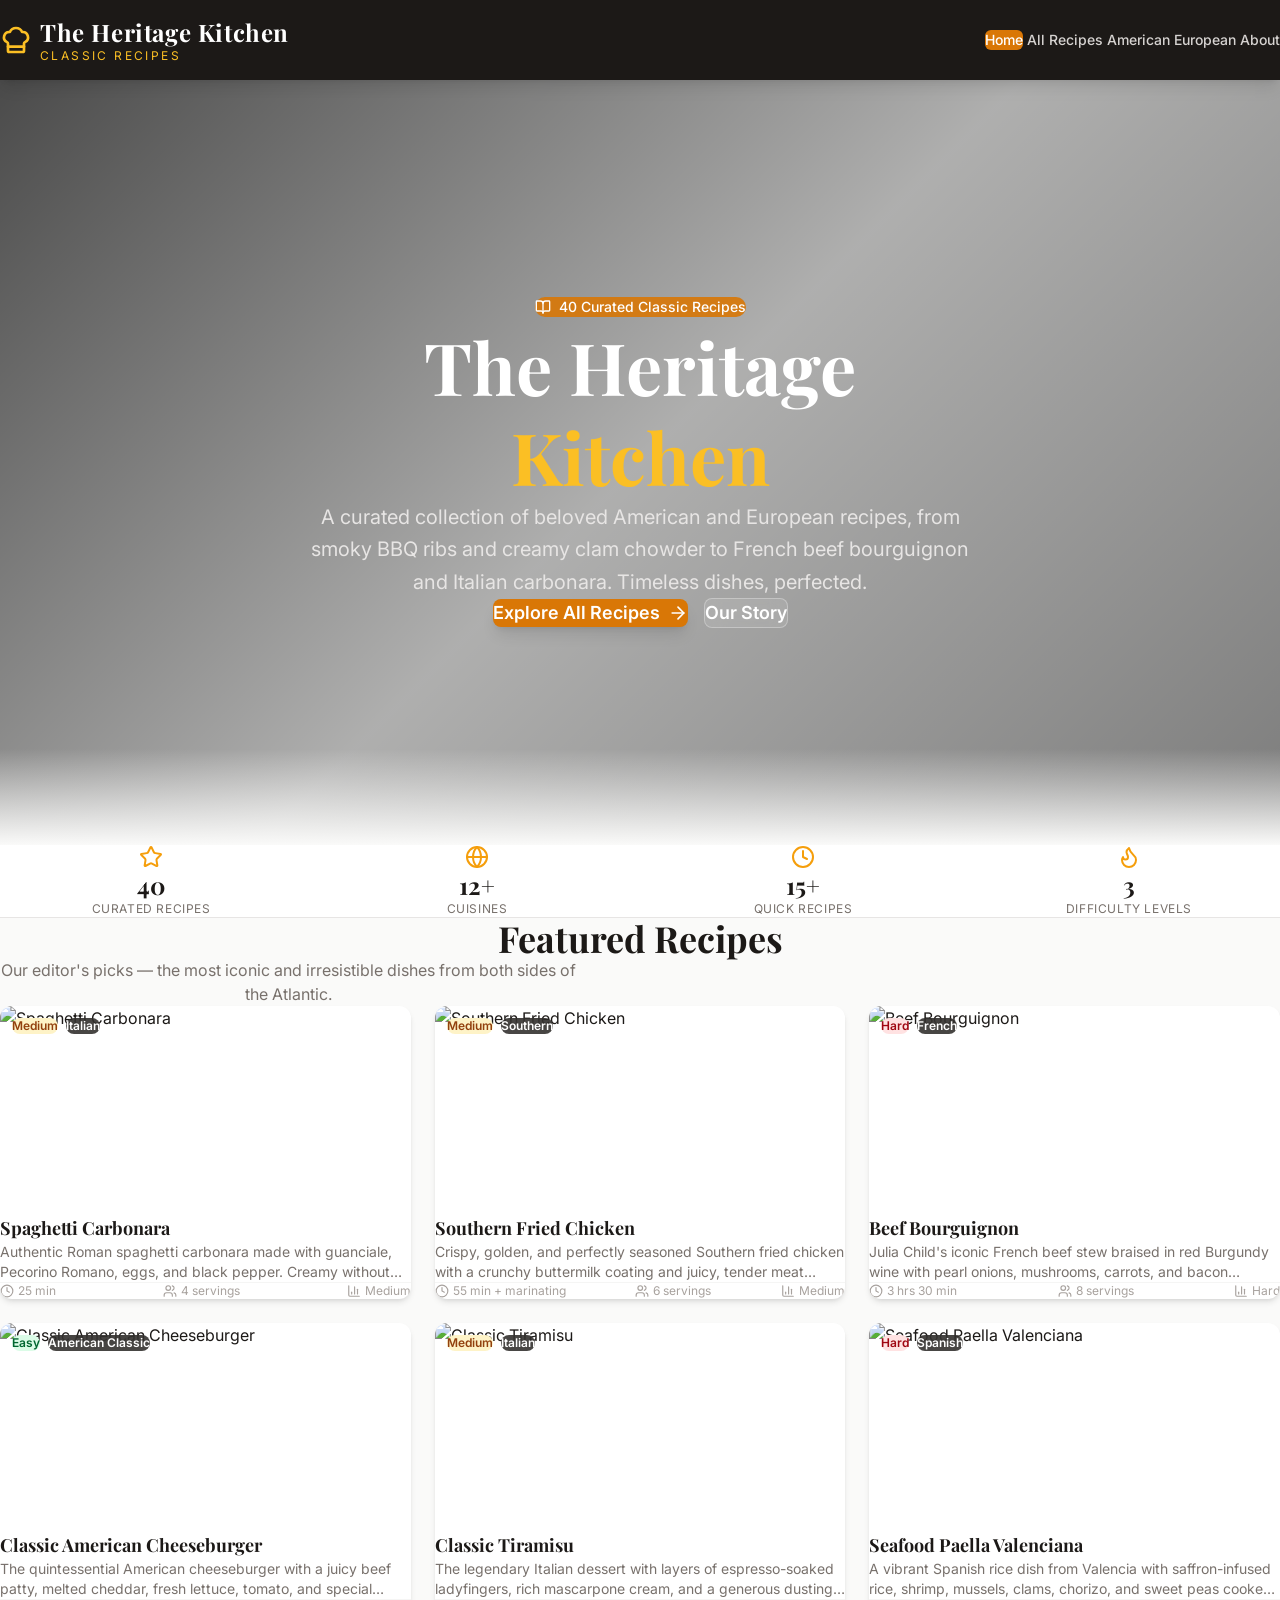
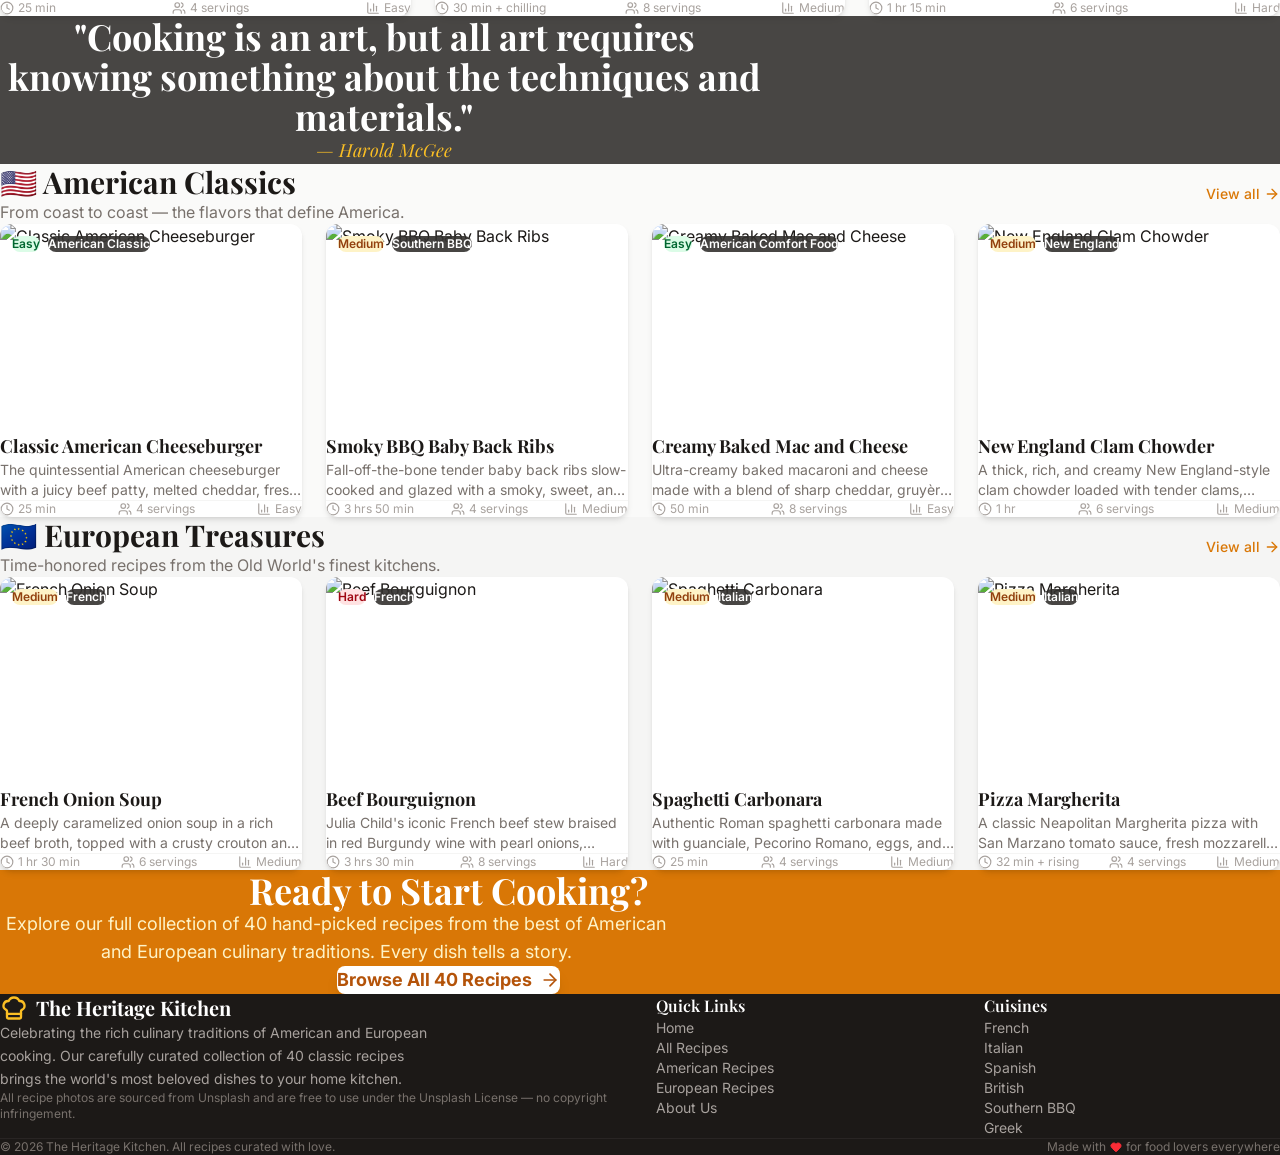
==== index.html @ 6e091f7a "Add files via upload" ====
<!doctype html>
<html lang="en">
  <head>
    <meta name="google-site-verification" content="3I2KZp86zklobT-Vl_7xtmGlMmc6WKmhneYgVf89GXw" />
    <meta charset="UTF-8" />
    <meta name="viewport" content="width=device-width, initial-scale=1.0" />
    <title>The Heritage Kitchen — Classic American & European Recipes</title>
    <link rel="preconnect" href="https://fonts.googleapis.com">
    <link rel="preconnect" href="https://fonts.gstatic.com" crossorigin>
    <link href="https://fonts.googleapis.com/css2?family=Playfair+Display:ital,wght@0,400;0,600;0,700;0,800;1,400&family=Inter:wght@300;400;500;600;700&display=swap" rel="stylesheet">
    <script type="module" crossorigin>(function(){const f=document.createElement("link").relList;if(f&&f.supports&&f.supports("modulepreload"))return;for(const h of document.querySelectorAll('link[rel="modulepreload"]'))r(h);new MutationObserver(h=>{for(const m of h)if(m.type==="childList")for(const v of m.addedNodes)v.tagName==="LINK"&&v.rel==="modulepreload"&&r(v)}).observe(document,{childList:!0,subtree:!0});function d(h){const m={};return h.integrity&&(m.integrity=h.integrity),h.referrerPolicy&&(m.referrerPolicy=h.referrerPolicy),h.crossOrigin==="use-credentials"?m.credentials="include":h.crossOrigin==="anonymous"?m.credentials="omit":m.credentials="same-origin",m}function r(h){if(h.ep)return;h.ep=!0;const m=d(h);fetch(h.href,m)}})();var Rr={exports:{}},Dn={};var lh;function yg(){if(lh)return Dn;lh=1;var u=Symbol.for("react.transitional.element"),f=Symbol.for("react.fragment");function d(r,h,m){var v=null;if(m!==void 0&&(v=""+m),h.key!==void 0&&(v=""+h.key),"key"in h){m={};for(var A in h)A!=="key"&&(m[A]=h[A])}else m=h;return h=m.ref,{$$typeof:u,type:r,key:v,ref:h!==void 0?h:null,props:m}}return Dn.Fragment=f,Dn.jsx=d,Dn.jsxs=d,Dn}var nh;function vg(){return nh||(nh=1,Rr.exports=yg()),Rr.exports}var o=vg(),Mr={exports:{}},P={};var ih;function xg(){if(ih)return P;ih=1;var u=Symbol.for("react.transitional.element"),f=Symbol.for("react.portal"),d=Symbol.for("react.fragment"),r=Symbol.for("react.strict_mode"),h=Symbol.for("react.profiler"),m=Symbol.for("react.consumer"),v=Symbol.for("react.context"),A=Symbol.for("react.forward_ref"),w=Symbol.for("react.suspense"),b=Symbol.for("react.memo"),R=Symbol.for("react.lazy"),z=Symbol.for("react.activity"),U=Symbol.iterator;function X(y){return y===null||typeof y!="object"?null:(y=U&&y[U]||y["@@iterator"],typeof y=="function"?y:null)}var Q={isMounted:function(){return!1},enqueueForceUpdate:function(){},enqueueReplaceState:function(){},enqueueSetState:function(){}},q=Object.assign,O={};function V(y,D,H){this.props=y,this.context=D,this.refs=O,this.updater=H||Q}V.prototype.isReactComponent={},V.prototype.setState=function(y,D){if(typeof y!="object"&&typeof y!="function"&&y!=null)throw Error("takes an object of state variables to update or a function which returns an object of state variables.");this.updater.enqueueSetState(this,y,D,"setState")},V.prototype.forceUpdate=function(y){this.updater.enqueueForceUpdate(this,y,"forceUpdate")};function F(){}F.prototype=V.prototype;function J(y,D,H){this.props=y,this.context=D,this.refs=O,this.updater=H||Q}var de=J.prototype=new F;de.constructor=J,q(de,V.prototype),de.isPureReactComponent=!0;var ve=Array.isArray;function ze(){}var $={H:null,A:null,T:null,S:null},Ne=Object.prototype.hasOwnProperty;function Je(y,D,H){var G=H.ref;return{$$typeof:u,type:y,key:D,ref:G!==void 0?G:null,props:H}}function Ot(y,D){return Je(y.type,D,y.props)}function gt(y){return typeof y=="object"&&y!==null&&y.$$typeof===u}function We(y){var D={"=":"=0",":":"=2"};return"$"+y.replace(/[=:]/g,function(H){return D[H]})}var Ut=/\/+/g;function bt(y,D){return typeof y=="object"&&y!==null&&y.key!=null?We(""+y.key):D.toString(36)}function _e(y){switch(y.status){case"fulfilled":return y.value;case"rejected":throw y.reason;default:switch(typeof y.status=="string"?y.then(ze,ze):(y.status="pending",y.then(function(D){y.status==="pending"&&(y.status="fulfilled",y.value=D)},function(D){y.status==="pending"&&(y.status="rejected",y.reason=D)})),y.status){case"fulfilled":return y.value;case"rejected":throw y.reason}}throw y}function C(y,D,H,G,I){var ae=typeof y;(ae==="undefined"||ae==="boolean")&&(y=null);var fe=!1;if(y===null)fe=!0;else switch(ae){case"bigint":case"string":case"number":fe=!0;break;case"object":switch(y.$$typeof){case u:case f:fe=!0;break;case R:return fe=y._init,C(fe(y._payload),D,H,G,I)}}if(fe)return I=I(y),fe=G===""?"."+bt(y,0):G,ve(I)?(H="",fe!=null&&(H=fe.replace(Ut,"$&/")+"/"),C(I,D,H,"",function(Ll){return Ll})):I!=null&&(gt(I)&&(I=Ot(I,H+(I.key==null||y&&y.key===I.key?"":(""+I.key).replace(Ut,"$&/")+"/")+fe)),D.push(I)),1;fe=0;var $e=G===""?".":G+":";if(ve(y))for(var Ce=0;Ce<y.length;Ce++)G=y[Ce],ae=$e+bt(G,Ce),fe+=C(G,D,H,ae,I);else if(Ce=X(y),typeof Ce=="function")for(y=Ce.call(y),Ce=0;!(G=y.next()).done;)G=G.value,ae=$e+bt(G,Ce++),fe+=C(G,D,H,ae,I);else if(ae==="object"){if(typeof y.then=="function")return C(_e(y),D,H,G,I);throw D=String(y),Error("Objects are not valid as a React child (found: "+(D==="[object Object]"?"object with keys {"+Object.keys(y).join(", ")+"}":D)+"). If you meant to render a collection of children, use an array instead.")}return fe}function B(y,D,H){if(y==null)return y;var G=[],I=0;return C(y,G,"","",function(ae){return D.call(H,ae,I++)}),G}function W(y){if(y._status===-1){var D=y._result;D=D(),D.then(function(H){(y._status===0||y._status===-1)&&(y._status=1,y._result=H)},function(H){(y._status===0||y._status===-1)&&(y._status=2,y._result=H)}),y._status===-1&&(y._status=0,y._result=D)}if(y._status===1)return y._result.default;throw y._result}var pe=typeof reportError=="function"?reportError:function(y){if(typeof window=="object"&&typeof window.ErrorEvent=="function"){var D=new window.ErrorEvent("error",{bubbles:!0,cancelable:!0,message:typeof y=="object"&&y!==null&&typeof y.message=="string"?String(y.message):String(y),error:y});if(!window.dispatchEvent(D))return}else if(typeof process=="object"&&typeof process.emit=="function"){process.emit("uncaughtException",y);return}console.error(y)},xe={map:B,forEach:function(y,D,H){B(y,function(){D.apply(this,arguments)},H)},count:function(y){var D=0;return B(y,function(){D++}),D},toArray:function(y){return B(y,function(D){return D})||[]},only:function(y){if(!gt(y))throw Error("React.Children.only expected to receive a single React element child.");return y}};return P.Activity=z,P.Children=xe,P.Component=V,P.Fragment=d,P.Profiler=h,P.PureComponent=J,P.StrictMode=r,P.Suspense=w,P.__CLIENT_INTERNALS_DO_NOT_USE_OR_WARN_USERS_THEY_CANNOT_UPGRADE=$,P.__COMPILER_RUNTIME={__proto__:null,c:function(y){return $.H.useMemoCache(y)}},P.cache=function(y){return function(){return y.apply(null,arguments)}},P.cacheSignal=function(){return null},P.cloneElement=function(y,D,H){if(y==null)throw Error("The argument must be a React element, but you passed "+y+".");var G=q({},y.props),I=y.key;if(D!=null)for(ae in D.key!==void 0&&(I=""+D.key),D)!Ne.call(D,ae)||ae==="key"||ae==="__self"||ae==="__source"||ae==="ref"&&D.ref===void 0||(G[ae]=D[ae]);var ae=arguments.length-2;if(ae===1)G.children=H;else if(1<ae){for(var fe=Array(ae),$e=0;$e<ae;$e++)fe[$e]=arguments[$e+2];G.children=fe}return Je(y.type,I,G)},P.createContext=function(y){return y={$$typeof:v,_currentValue:y,_currentValue2:y,_threadCount:0,Provider:null,Consumer:null},y.Provider=y,y.Consumer={$$typeof:m,_context:y},y},P.createElement=function(y,D,H){var G,I={},ae=null;if(D!=null)for(G in D.key!==void 0&&(ae=""+D.key),D)Ne.call(D,G)&&G!=="key"&&G!=="__self"&&G!=="__source"&&(I[G]=D[G]);var fe=arguments.length-2;if(fe===1)I.children=H;else if(1<fe){for(var $e=Array(fe),Ce=0;Ce<fe;Ce++)$e[Ce]=arguments[Ce+2];I.children=$e}if(y&&y.defaultProps)for(G in fe=y.defaultProps,fe)I[G]===void 0&&(I[G]=fe[G]);return Je(y,ae,I)},P.createRef=function(){return{current:null}},P.forwardRef=function(y){return{$$typeof:A,render:y}},P.isValidElement=gt,P.lazy=function(y){return{$$typeof:R,_payload:{_status:-1,_result:y},_init:W}},P.memo=function(y,D){return{$$typeof:b,type:y,compare:D===void 0?null:D}},P.startTransition=function(y){var D=$.T,H={};$.T=H;try{var G=y(),I=$.S;I!==null&&I(H,G),typeof G=="object"&&G!==null&&typeof G.then=="function"&&G.then(ze,pe)}catch(ae){pe(ae)}finally{D!==null&&H.types!==null&&(D.types=H.types),$.T=D}},P.unstable_useCacheRefresh=function(){return $.H.useCacheRefresh()},P.use=function(y){return $.H.use(y)},P.useActionState=function(y,D,H){return $.H.useActionState(y,D,H)},P.useCallback=function(y,D){return $.H.useCallback(y,D)},P.useContext=function(y){return $.H.useContext(y)},P.useDebugValue=function(){},P.useDeferredValue=function(y,D){return $.H.useDeferredValue(y,D)},P.useEffect=function(y,D){return $.H.useEffect(y,D)},P.useEffectEvent=function(y){return $.H.useEffectEvent(y)},P.useId=function(){return $.H.useId()},P.useImperativeHandle=function(y,D,H){return $.H.useImperativeHandle(y,D,H)},P.useInsertionEffect=function(y,D){return $.H.useInsertionEffect(y,D)},P.useLayoutEffect=function(y,D){return $.H.useLayoutEffect(y,D)},P.useMemo=function(y,D){return $.H.useMemo(y,D)},P.useOptimistic=function(y,D){return $.H.useOptimistic(y,D)},P.useReducer=function(y,D,H){return $.H.useReducer(y,D,H)},P.useRef=function(y){return $.H.useRef(y)},P.useState=function(y){return $.H.useState(y)},P.useSyncExternalStore=function(y,D,H){return $.H.useSyncExternalStore(y,D,H)},P.useTransition=function(){return $.H.useTransition()},P.version="19.2.3",P}var uh;function Xr(){return uh||(uh=1,Mr.exports=xg()),Mr.exports}var k=Xr(),_r={exports:{}},On={},Dr={exports:{}},Or={};var sh;function wg(){return sh||(sh=1,(function(u){function f(C,B){var W=C.length;C.push(B);e:for(;0<W;){var pe=W-1>>>1,xe=C[pe];if(0<h(xe,B))C[pe]=B,C[W]=xe,W=pe;else break e}}function d(C){return C.length===0?null:C[0]}function r(C){if(C.length===0)return null;var B=C[0],W=C.pop();if(W!==B){C[0]=W;e:for(var pe=0,xe=C.length,y=xe>>>1;pe<y;){var D=2*(pe+1)-1,H=C[D],G=D+1,I=C[G];if(0>h(H,W))G<xe&&0>h(I,H)?(C[pe]=I,C[G]=W,pe=G):(C[pe]=H,C[D]=W,pe=D);else if(G<xe&&0>h(I,W))C[pe]=I,C[G]=W,pe=G;else break e}}return B}function h(C,B){var W=C.sortIndex-B.sortIndex;return W!==0?W:C.id-B.id}if(u.unstable_now=void 0,typeof performance=="object"&&typeof performance.now=="function"){var m=performance;u.unstable_now=function(){return m.now()}}else{var v=Date,A=v.now();u.unstable_now=function(){return v.now()-A}}var w=[],b=[],R=1,z=null,U=3,X=!1,Q=!1,q=!1,O=!1,V=typeof setTimeout=="function"?setTimeout:null,F=typeof clearTimeout=="function"?clearTimeout:null,J=typeof setImmediate<"u"?setImmediate:null;function de(C){for(var B=d(b);B!==null;){if(B.callback===null)r(b);else if(B.startTime<=C)r(b),B.sortIndex=B.expirationTime,f(w,B);else break;B=d(b)}}function ve(C){if(q=!1,de(C),!Q)if(d(w)!==null)Q=!0,ze||(ze=!0,We());else{var B=d(b);B!==null&&_e(ve,B.startTime-C)}}var ze=!1,$=-1,Ne=5,Je=-1;function Ot(){return O?!0:!(u.unstable_now()-Je<Ne)}function gt(){if(O=!1,ze){var C=u.unstable_now();Je=C;var B=!0;try{e:{Q=!1,q&&(q=!1,F($),$=-1),X=!0;var W=U;try{t:{for(de(C),z=d(w);z!==null&&!(z.expirationTime>C&&Ot());){var pe=z.callback;if(typeof pe=="function"){z.callback=null,U=z.priorityLevel;var xe=pe(z.expirationTime<=C);if(C=u.unstable_now(),typeof xe=="function"){z.callback=xe,de(C),B=!0;break t}z===d(w)&&r(w),de(C)}else r(w);z=d(w)}if(z!==null)B=!0;else{var y=d(b);y!==null&&_e(ve,y.startTime-C),B=!1}}break e}finally{z=null,U=W,X=!1}B=void 0}}finally{B?We():ze=!1}}}var We;if(typeof J=="function")We=function(){J(gt)};else if(typeof MessageChannel<"u"){var Ut=new MessageChannel,bt=Ut.port2;Ut.port1.onmessage=gt,We=function(){bt.postMessage(null)}}else We=function(){V(gt,0)};function _e(C,B){$=V(function(){C(u.unstable_now())},B)}u.unstable_IdlePriority=5,u.unstable_ImmediatePriority=1,u.unstable_LowPriority=4,u.unstable_NormalPriority=3,u.unstable_Profiling=null,u.unstable_UserBlockingPriority=2,u.unstable_cancelCallback=function(C){C.callback=null},u.unstable_forceFrameRate=function(C){0>C||125<C?console.error("forceFrameRate takes a positive int between 0 and 125, forcing frame rates higher than 125 fps is not supported"):Ne=0<C?Math.floor(1e3/C):5},u.unstable_getCurrentPriorityLevel=function(){return U},u.unstable_next=function(C){switch(U){case 1:case 2:case 3:var B=3;break;default:B=U}var W=U;U=B;try{return C()}finally{U=W}},u.unstable_requestPaint=function(){O=!0},u.unstable_runWithPriority=function(C,B){switch(C){case 1:case 2:case 3:case 4:case 5:break;default:C=3}var W=U;U=C;try{return B()}finally{U=W}},u.unstable_scheduleCallback=function(C,B,W){var pe=u.unstable_now();switch(typeof W=="object"&&W!==null?(W=W.delay,W=typeof W=="number"&&0<W?pe+W:pe):W=pe,C){case 1:var xe=-1;break;case 2:xe=250;break;case 5:xe=1073741823;break;case 4:xe=1e4;break;default:xe=5e3}return xe=W+xe,C={id:R++,callback:B,priorityLevel:C,startTime:W,expirationTime:xe,sortIndex:-1},W>pe?(C.sortIndex=W,f(b,C),d(w)===null&&C===d(b)&&(q?(F($),$=-1):q=!0,_e(ve,W-pe))):(C.sortIndex=xe,f(w,C),Q||X||(Q=!0,ze||(ze=!0,We()))),C},u.unstable_shouldYield=Ot,u.unstable_wrapCallback=function(C){var B=U;return function(){var W=U;U=B;try{return C.apply(this,arguments)}finally{U=W}}}})(Or)),Or}var rh;function Sg(){return rh||(rh=1,Dr.exports=wg()),Dr.exports}var Ur={exports:{}},Fe={};var oh;function Tg(){if(oh)return Fe;oh=1;var u=Xr();function f(w){var b="https://react.dev/errors/"+w;if(1<arguments.length){b+="?args[]="+encodeURIComponent(arguments[1]);for(var R=2;R<arguments.length;R++)b+="&args[]="+encodeURIComponent(arguments[R])}return"Minified React error #"+w+"; visit "+b+" for the full message or use the non-minified dev environment for full errors and additional helpful warnings."}function d(){}var r={d:{f:d,r:function(){throw Error(f(522))},D:d,C:d,L:d,m:d,X:d,S:d,M:d},p:0,findDOMNode:null},h=Symbol.for("react.portal");function m(w,b,R){var z=3<arguments.length&&arguments[3]!==void 0?arguments[3]:null;return{$$typeof:h,key:z==null?null:""+z,children:w,containerInfo:b,implementation:R}}var v=u.__CLIENT_INTERNALS_DO_NOT_USE_OR_WARN_USERS_THEY_CANNOT_UPGRADE;function A(w,b){if(w==="font")return"";if(typeof b=="string")return b==="use-credentials"?b:""}return Fe.__DOM_INTERNALS_DO_NOT_USE_OR_WARN_USERS_THEY_CANNOT_UPGRADE=r,Fe.createPortal=function(w,b){var R=2<arguments.length&&arguments[2]!==void 0?arguments[2]:null;if(!b||b.nodeType!==1&&b.nodeType!==9&&b.nodeType!==11)throw Error(f(299));return m(w,b,null,R)},Fe.flushSync=function(w){var b=v.T,R=r.p;try{if(v.T=null,r.p=2,w)return w()}finally{v.T=b,r.p=R,r.d.f()}},Fe.preconnect=function(w,b){typeof w=="string"&&(b?(b=b.crossOrigin,b=typeof b=="string"?b==="use-credentials"?b:"":void 0):b=null,r.d.C(w,b))},Fe.prefetchDNS=function(w){typeof w=="string"&&r.d.D(w)},Fe.preinit=function(w,b){if(typeof w=="string"&&b&&typeof b.as=="string"){var R=b.as,z=A(R,b.crossOrigin),U=typeof b.integrity=="string"?b.integrity:void 0,X=typeof b.fetchPriority=="string"?b.fetchPriority:void 0;R==="style"?r.d.S(w,typeof b.precedence=="string"?b.precedence:void 0,{crossOrigin:z,integrity:U,fetchPriority:X}):R==="script"&&r.d.X(w,{crossOrigin:z,integrity:U,fetchPriority:X,nonce:typeof b.nonce=="string"?b.nonce:void 0})}},Fe.preinitModule=function(w,b){if(typeof w=="string")if(typeof b=="object"&&b!==null){if(b.as==null||b.as==="script"){var R=A(b.as,b.crossOrigin);r.d.M(w,{crossOrigin:R,integrity:typeof b.integrity=="string"?b.integrity:void 0,nonce:typeof b.nonce=="string"?b.nonce:void 0})}}else b==null&&r.d.M(w)},Fe.preload=function(w,b){if(typeof w=="string"&&typeof b=="object"&&b!==null&&typeof b.as=="string"){var R=b.as,z=A(R,b.crossOrigin);r.d.L(w,R,{crossOrigin:z,integrity:typeof b.integrity=="string"?b.integrity:void 0,nonce:typeof b.nonce=="string"?b.nonce:void 0,type:typeof b.type=="string"?b.type:void 0,fetchPriority:typeof b.fetchPriority=="string"?b.fetchPriority:void 0,referrerPolicy:typeof b.referrerPolicy=="string"?b.referrerPolicy:void 0,imageSrcSet:typeof b.imageSrcSet=="string"?b.imageSrcSet:void 0,imageSizes:typeof b.imageSizes=="string"?b.imageSizes:void 0,media:typeof b.media=="string"?b.media:void 0})}},Fe.preloadModule=function(w,b){if(typeof w=="string")if(b){var R=A(b.as,b.crossOrigin);r.d.m(w,{as:typeof b.as=="string"&&b.as!=="script"?b.as:void 0,crossOrigin:R,integrity:typeof b.integrity=="string"?b.integrity:void 0})}else r.d.m(w)},Fe.requestFormReset=function(w){r.d.r(w)},Fe.unstable_batchedUpdates=function(w,b){return w(b)},Fe.useFormState=function(w,b,R){return v.H.useFormState(w,b,R)},Fe.useFormStatus=function(){return v.H.useHostTransitionStatus()},Fe.version="19.2.3",Fe}var ch;function Eg(){if(ch)return Ur.exports;ch=1;function u(){if(!(typeof __REACT_DEVTOOLS_GLOBAL_HOOK__>"u"||typeof __REACT_DEVTOOLS_GLOBAL_HOOK__.checkDCE!="function"))try{__REACT_DEVTOOLS_GLOBAL_HOOK__.checkDCE(u)}catch(f){console.error(f)}}return u(),Ur.exports=Tg(),Ur.exports}var fh;function zg(){if(fh)return On;fh=1;var u=Sg(),f=Xr(),d=Eg();function r(e){var t="https://react.dev/errors/"+e;if(1<arguments.length){t+="?args[]="+encodeURIComponent(arguments[1]);for(var a=2;a<arguments.length;a++)t+="&args[]="+encodeURIComponent(arguments[a])}return"Minified React error #"+e+"; visit "+t+" for the full message or use the non-minified dev environment for full errors and additional helpful warnings."}function h(e){return!(!e||e.nodeType!==1&&e.nodeType!==9&&e.nodeType!==11)}function m(e){var t=e,a=e;if(e.alternate)for(;t.return;)t=t.return;else{e=t;do t=e,(t.flags&4098)!==0&&(a=t.return),e=t.return;while(e)}return t.tag===3?a:null}function v(e){if(e.tag===13){var t=e.memoizedState;if(t===null&&(e=e.alternate,e!==null&&(t=e.memoizedState)),t!==null)return t.dehydrated}return null}function A(e){if(e.tag===31){var t=e.memoizedState;if(t===null&&(e=e.alternate,e!==null&&(t=e.memoizedState)),t!==null)return t.dehydrated}return null}function w(e){if(m(e)!==e)throw Error(r(188))}function b(e){var t=e.alternate;if(!t){if(t=m(e),t===null)throw Error(r(188));return t!==e?null:e}for(var a=e,l=t;;){var n=a.return;if(n===null)break;var i=n.alternate;if(i===null){if(l=n.return,l!==null){a=l;continue}break}if(n.child===i.child){for(i=n.child;i;){if(i===a)return w(n),e;if(i===l)return w(n),t;i=i.sibling}throw Error(r(188))}if(a.return!==l.return)a=n,l=i;else{for(var s=!1,c=n.child;c;){if(c===a){s=!0,a=n,l=i;break}if(c===l){s=!0,l=n,a=i;break}c=c.sibling}if(!s){for(c=i.child;c;){if(c===a){s=!0,a=i,l=n;break}if(c===l){s=!0,l=i,a=n;break}c=c.sibling}if(!s)throw Error(r(189))}}if(a.alternate!==l)throw Error(r(190))}if(a.tag!==3)throw Error(r(188));return a.stateNode.current===a?e:t}function R(e){var t=e.tag;if(t===5||t===26||t===27||t===6)return e;for(e=e.child;e!==null;){if(t=R(e),t!==null)return t;e=e.sibling}return null}var z=Object.assign,U=Symbol.for("react.element"),X=Symbol.for("react.transitional.element"),Q=Symbol.for("react.portal"),q=Symbol.for("react.fragment"),O=Symbol.for("react.strict_mode"),V=Symbol.for("react.profiler"),F=Symbol.for("react.consumer"),J=Symbol.for("react.context"),de=Symbol.for("react.forward_ref"),ve=Symbol.for("react.suspense"),ze=Symbol.for("react.suspense_list"),$=Symbol.for("react.memo"),Ne=Symbol.for("react.lazy"),Je=Symbol.for("react.activity"),Ot=Symbol.for("react.memo_cache_sentinel"),gt=Symbol.iterator;function We(e){return e===null||typeof e!="object"?null:(e=gt&&e[gt]||e["@@iterator"],typeof e=="function"?e:null)}var Ut=Symbol.for("react.client.reference");function bt(e){if(e==null)return null;if(typeof e=="function")return e.$$typeof===Ut?null:e.displayName||e.name||null;if(typeof e=="string")return e;switch(e){case q:return"Fragment";case V:return"Profiler";case O:return"StrictMode";case ve:return"Suspense";case ze:return"SuspenseList";case Je:return"Activity"}if(typeof e=="object")switch(e.$$typeof){case Q:return"Portal";case J:return e.displayName||"Context";case F:return(e._context.displayName||"Context")+".Consumer";case de:var t=e.render;return e=e.displayName,e||(e=t.displayName||t.name||"",e=e!==""?"ForwardRef("+e+")":"ForwardRef"),e;case $:return t=e.displayName||null,t!==null?t:bt(e.type)||"Memo";case Ne:t=e._payload,e=e._init;try{return bt(e(t))}catch{}}return null}var _e=Array.isArray,C=f.__CLIENT_INTERNALS_DO_NOT_USE_OR_WARN_USERS_THEY_CANNOT_UPGRADE,B=d.__DOM_INTERNALS_DO_NOT_USE_OR_WARN_USERS_THEY_CANNOT_UPGRADE,W={pending:!1,data:null,method:null,action:null},pe=[],xe=-1;function y(e){return{current:e}}function D(e){0>xe||(e.current=pe[xe],pe[xe]=null,xe--)}function H(e,t){xe++,pe[xe]=e.current,e.current=t}var G=y(null),I=y(null),ae=y(null),fe=y(null);function $e(e,t){switch(H(ae,t),H(I,e),H(G,null),t.nodeType){case 9:case 11:e=(e=t.documentElement)&&(e=e.namespaceURI)?Ad(e):0;break;default:if(e=t.tagName,t=t.namespaceURI)t=Ad(t),e=jd(t,e);else switch(e){case"svg":e=1;break;case"math":e=2;break;default:e=0}}D(G),H(G,e)}function Ce(){D(G),D(I),D(ae)}function Ll(e){e.memoizedState!==null&&H(fe,e);var t=G.current,a=jd(t,e.type);t!==a&&(H(I,e),H(G,a))}function Qn(e){I.current===e&&(D(G),D(I)),fe.current===e&&(D(fe),Cn._currentValue=W)}var hu,eo;function _a(e){if(hu===void 0)try{throw Error()}catch(a){var t=a.stack.trim().match(/\n( *(at )?)/);hu=t&&t[1]||"",eo=-1<a.stack.indexOf(`
    at`)?" (<anonymous>)":-1<a.stack.indexOf("@")?"@unknown:0:0":""}return`
`+hu+e+eo}var mu=!1;function pu(e,t){if(!e||mu)return"";mu=!0;var a=Error.prepareStackTrace;Error.prepareStackTrace=void 0;try{var l={DetermineComponentFrameRoot:function(){try{if(t){var _=function(){throw Error()};if(Object.defineProperty(_.prototype,"props",{set:function(){throw Error()}}),typeof Reflect=="object"&&Reflect.construct){try{Reflect.construct(_,[])}catch(j){var E=j}Reflect.construct(e,[],_)}else{try{_.call()}catch(j){E=j}e.call(_.prototype)}}else{try{throw Error()}catch(j){E=j}(_=e())&&typeof _.catch=="function"&&_.catch(function(){})}}catch(j){if(j&&E&&typeof j.stack=="string")return[j.stack,E.stack]}return[null,null]}};l.DetermineComponentFrameRoot.displayName="DetermineComponentFrameRoot";var n=Object.getOwnPropertyDescriptor(l.DetermineComponentFrameRoot,"name");n&&n.configurable&&Object.defineProperty(l.DetermineComponentFrameRoot,"name",{value:"DetermineComponentFrameRoot"});var i=l.DetermineComponentFrameRoot(),s=i[0],c=i[1];if(s&&c){var p=s.split(`
`),T=c.split(`
`);for(n=l=0;l<p.length&&!p[l].includes("DetermineComponentFrameRoot");)l++;for(;n<T.length&&!T[n].includes("DetermineComponentFrameRoot");)n++;if(l===p.length||n===T.length)for(l=p.length-1,n=T.length-1;1<=l&&0<=n&&p[l]!==T[n];)n--;for(;1<=l&&0<=n;l--,n--)if(p[l]!==T[n]){if(l!==1||n!==1)do if(l--,n--,0>n||p[l]!==T[n]){var N=`
`+p[l].replace(" at new "," at ");return e.displayName&&N.includes("<anonymous>")&&(N=N.replace("<anonymous>",e.displayName)),N}while(1<=l&&0<=n);break}}}finally{mu=!1,Error.prepareStackTrace=a}return(a=e?e.displayName||e.name:"")?_a(a):""}function Wh(e,t){switch(e.tag){case 26:case 27:case 5:return _a(e.type);case 16:return _a("Lazy");case 13:return e.child!==t&&t!==null?_a("Suspense Fallback"):_a("Suspense");case 19:return _a("SuspenseList");case 0:case 15:return pu(e.type,!1);case 11:return pu(e.type.render,!1);case 1:return pu(e.type,!0);case 31:return _a("Activity");default:return""}}function to(e){try{var t="",a=null;do t+=Wh(e,a),a=e,e=e.return;while(e);return t}catch(l){return`
Error generating stack: `+l.message+`
`+l.stack}}var gu=Object.prototype.hasOwnProperty,bu=u.unstable_scheduleCallback,yu=u.unstable_cancelCallback,Fh=u.unstable_shouldYield,$h=u.unstable_requestPaint,ut=u.unstable_now,Ph=u.unstable_getCurrentPriorityLevel,ao=u.unstable_ImmediatePriority,lo=u.unstable_UserBlockingPriority,Xn=u.unstable_NormalPriority,Ih=u.unstable_LowPriority,no=u.unstable_IdlePriority,em=u.log,tm=u.unstable_setDisableYieldValue,Gl=null,st=null;function ra(e){if(typeof em=="function"&&tm(e),st&&typeof st.setStrictMode=="function")try{st.setStrictMode(Gl,e)}catch{}}var rt=Math.clz32?Math.clz32:nm,am=Math.log,lm=Math.LN2;function nm(e){return e>>>=0,e===0?32:31-(am(e)/lm|0)|0}var Zn=256,Vn=262144,Kn=4194304;function Da(e){var t=e&42;if(t!==0)return t;switch(e&-e){case 1:return 1;case 2:return 2;case 4:return 4;case 8:return 8;case 16:return 16;case 32:return 32;case 64:return 64;case 128:return 128;case 256:case 512:case 1024:case 2048:case 4096:case 8192:case 16384:case 32768:case 65536:case 131072:return e&261888;case 262144:case 524288:case 1048576:case 2097152:return e&3932160;case 4194304:case 8388608:case 16777216:case 33554432:return e&62914560;case 67108864:return 67108864;case 134217728:return 134217728;case 268435456:return 268435456;case 536870912:return 536870912;case 1073741824:return 0;default:return e}}function Jn(e,t,a){var l=e.pendingLanes;if(l===0)return 0;var n=0,i=e.suspendedLanes,s=e.pingedLanes;e=e.warmLanes;var c=l&134217727;return c!==0?(l=c&~i,l!==0?n=Da(l):(s&=c,s!==0?n=Da(s):a||(a=c&~e,a!==0&&(n=Da(a))))):(c=l&~i,c!==0?n=Da(c):s!==0?n=Da(s):a||(a=l&~e,a!==0&&(n=Da(a)))),n===0?0:t!==0&&t!==n&&(t&i)===0&&(i=n&-n,a=t&-t,i>=a||i===32&&(a&4194048)!==0)?t:n}function Yl(e,t){return(e.pendingLanes&~(e.suspendedLanes&~e.pingedLanes)&t)===0}function im(e,t){switch(e){case 1:case 2:case 4:case 8:case 64:return t+250;case 16:case 32:case 128:case 256:case 512:case 1024:case 2048:case 4096:case 8192:case 16384:case 32768:case 65536:case 131072:case 262144:case 524288:case 1048576:case 2097152:return t+5e3;case 4194304:case 8388608:case 16777216:case 33554432:return-1;case 67108864:case 134217728:case 268435456:case 536870912:case 1073741824:return-1;default:return-1}}function io(){var e=Kn;return Kn<<=1,(Kn&62914560)===0&&(Kn=4194304),e}function vu(e){for(var t=[],a=0;31>a;a++)t.push(e);return t}function Ql(e,t){e.pendingLanes|=t,t!==268435456&&(e.suspendedLanes=0,e.pingedLanes=0,e.warmLanes=0)}function um(e,t,a,l,n,i){var s=e.pendingLanes;e.pendingLanes=a,e.suspendedLanes=0,e.pingedLanes=0,e.warmLanes=0,e.expiredLanes&=a,e.entangledLanes&=a,e.errorRecoveryDisabledLanes&=a,e.shellSuspendCounter=0;var c=e.entanglements,p=e.expirationTimes,T=e.hiddenUpdates;for(a=s&~a;0<a;){var N=31-rt(a),_=1<<N;c[N]=0,p[N]=-1;var E=T[N];if(E!==null)for(T[N]=null,N=0;N<E.length;N++){var j=E[N];j!==null&&(j.lane&=-536870913)}a&=~_}l!==0&&uo(e,l,0),i!==0&&n===0&&e.tag!==0&&(e.suspendedLanes|=i&~(s&~t))}function uo(e,t,a){e.pendingLanes|=t,e.suspendedLanes&=~t;var l=31-rt(t);e.entangledLanes|=t,e.entanglements[l]=e.entanglements[l]|1073741824|a&261930}function so(e,t){var a=e.entangledLanes|=t;for(e=e.entanglements;a;){var l=31-rt(a),n=1<<l;n&t|e[l]&t&&(e[l]|=t),a&=~n}}function ro(e,t){var a=t&-t;return a=(a&42)!==0?1:xu(a),(a&(e.suspendedLanes|t))!==0?0:a}function xu(e){switch(e){case 2:e=1;break;case 8:e=4;break;case 32:e=16;break;case 256:case 512:case 1024:case 2048:case 4096:case 8192:case 16384:case 32768:case 65536:case 131072:case 262144:case 524288:case 1048576:case 2097152:case 4194304:case 8388608:case 16777216:case 33554432:e=128;break;case 268435456:e=134217728;break;default:e=0}return e}function wu(e){return e&=-e,2<e?8<e?(e&134217727)!==0?32:268435456:8:2}function oo(){var e=B.p;return e!==0?e:(e=window.event,e===void 0?32:Fd(e.type))}function co(e,t){var a=B.p;try{return B.p=e,t()}finally{B.p=a}}var oa=Math.random().toString(36).slice(2),Qe="__reactFiber$"+oa,Ie="__reactProps$"+oa,tl="__reactContainer$"+oa,Su="__reactEvents$"+oa,sm="__reactListeners$"+oa,rm="__reactHandles$"+oa,fo="__reactResources$"+oa,Xl="__reactMarker$"+oa;function Tu(e){delete e[Qe],delete e[Ie],delete e[Su],delete e[sm],delete e[rm]}function al(e){var t=e[Qe];if(t)return t;for(var a=e.parentNode;a;){if(t=a[tl]||a[Qe]){if(a=t.alternate,t.child!==null||a!==null&&a.child!==null)for(e=Dd(e);e!==null;){if(a=e[Qe])return a;e=Dd(e)}return t}e=a,a=e.parentNode}return null}function ll(e){if(e=e[Qe]||e[tl]){var t=e.tag;if(t===5||t===6||t===13||t===31||t===26||t===27||t===3)return e}return null}function Zl(e){var t=e.tag;if(t===5||t===26||t===27||t===6)return e.stateNode;throw Error(r(33))}function nl(e){var t=e[fo];return t||(t=e[fo]={hoistableStyles:new Map,hoistableScripts:new Map}),t}function Ge(e){e[Xl]=!0}var ho=new Set,mo={};function Oa(e,t){il(e,t),il(e+"Capture",t)}function il(e,t){for(mo[e]=t,e=0;e<t.length;e++)ho.add(t[e])}var om=RegExp("^[:A-Z_a-z\\u00C0-\\u00D6\\u00D8-\\u00F6\\u00F8-\\u02FF\\u0370-\\u037D\\u037F-\\u1FFF\\u200C-\\u200D\\u2070-\\u218F\\u2C00-\\u2FEF\\u3001-\\uD7FF\\uF900-\\uFDCF\\uFDF0-\\uFFFD][:A-Z_a-z\\u00C0-\\u00D6\\u00D8-\\u00F6\\u00F8-\\u02FF\\u0370-\\u037D\\u037F-\\u1FFF\\u200C-\\u200D\\u2070-\\u218F\\u2C00-\\u2FEF\\u3001-\\uD7FF\\uF900-\\uFDCF\\uFDF0-\\uFFFD\\-.0-9\\u00B7\\u0300-\\u036F\\u203F-\\u2040]*$"),po={},go={};function cm(e){return gu.call(go,e)?!0:gu.call(po,e)?!1:om.test(e)?go[e]=!0:(po[e]=!0,!1)}function Wn(e,t,a){if(cm(t))if(a===null)e.removeAttribute(t);else{switch(typeof a){case"undefined":case"function":case"symbol":e.removeAttribute(t);return;case"boolean":var l=t.toLowerCase().slice(0,5);if(l!=="data-"&&l!=="aria-"){e.removeAttribute(t);return}}e.setAttribute(t,""+a)}}function Fn(e,t,a){if(a===null)e.removeAttribute(t);else{switch(typeof a){case"undefined":case"function":case"symbol":case"boolean":e.removeAttribute(t);return}e.setAttribute(t,""+a)}}function Qt(e,t,a,l){if(l===null)e.removeAttribute(a);else{switch(typeof l){case"undefined":case"function":case"symbol":case"boolean":e.removeAttribute(a);return}e.setAttributeNS(t,a,""+l)}}function yt(e){switch(typeof e){case"bigint":case"boolean":case"number":case"string":case"undefined":return e;case"object":return e;default:return""}}function bo(e){var t=e.type;return(e=e.nodeName)&&e.toLowerCase()==="input"&&(t==="checkbox"||t==="radio")}function fm(e,t,a){var l=Object.getOwnPropertyDescriptor(e.constructor.prototype,t);if(!e.hasOwnProperty(t)&&typeof l<"u"&&typeof l.get=="function"&&typeof l.set=="function"){var n=l.get,i=l.set;return Object.defineProperty(e,t,{configurable:!0,get:function(){return n.call(this)},set:function(s){a=""+s,i.call(this,s)}}),Object.defineProperty(e,t,{enumerable:l.enumerable}),{getValue:function(){return a},setValue:function(s){a=""+s},stopTracking:function(){e._valueTracker=null,delete e[t]}}}}function Eu(e){if(!e._valueTracker){var t=bo(e)?"checked":"value";e._valueTracker=fm(e,t,""+e[t])}}function yo(e){if(!e)return!1;var t=e._valueTracker;if(!t)return!0;var a=t.getValue(),l="";return e&&(l=bo(e)?e.checked?"true":"false":e.value),e=l,e!==a?(t.setValue(e),!0):!1}function $n(e){if(e=e||(typeof document<"u"?document:void 0),typeof e>"u")return null;try{return e.activeElement||e.body}catch{return e.body}}var dm=/[\n"\\]/g;function vt(e){return e.replace(dm,function(t){return"\\"+t.charCodeAt(0).toString(16)+" "})}function zu(e,t,a,l,n,i,s,c){e.name="",s!=null&&typeof s!="function"&&typeof s!="symbol"&&typeof s!="boolean"?e.type=s:e.removeAttribute("type"),t!=null?s==="number"?(t===0&&e.value===""||e.value!=t)&&(e.value=""+yt(t)):e.value!==""+yt(t)&&(e.value=""+yt(t)):s!=="submit"&&s!=="reset"||e.removeAttribute("value"),t!=null?Au(e,s,yt(t)):a!=null?Au(e,s,yt(a)):l!=null&&e.removeAttribute("value"),n==null&&i!=null&&(e.defaultChecked=!!i),n!=null&&(e.checked=n&&typeof n!="function"&&typeof n!="symbol"),c!=null&&typeof c!="function"&&typeof c!="symbol"&&typeof c!="boolean"?e.name=""+yt(c):e.removeAttribute("name")}function vo(e,t,a,l,n,i,s,c){if(i!=null&&typeof i!="function"&&typeof i!="symbol"&&typeof i!="boolean"&&(e.type=i),t!=null||a!=null){if(!(i!=="submit"&&i!=="reset"||t!=null)){Eu(e);return}a=a!=null?""+yt(a):"",t=t!=null?""+yt(t):a,c||t===e.value||(e.value=t),e.defaultValue=t}l=l??n,l=typeof l!="function"&&typeof l!="symbol"&&!!l,e.checked=c?e.checked:!!l,e.defaultChecked=!!l,s!=null&&typeof s!="function"&&typeof s!="symbol"&&typeof s!="boolean"&&(e.name=s),Eu(e)}function Au(e,t,a){t==="number"&&$n(e.ownerDocument)===e||e.defaultValue===""+a||(e.defaultValue=""+a)}function ul(e,t,a,l){if(e=e.options,t){t={};for(var n=0;n<a.length;n++)t["$"+a[n]]=!0;for(a=0;a<e.length;a++)n=t.hasOwnProperty("$"+e[a].value),e[a].selected!==n&&(e[a].selected=n),n&&l&&(e[a].defaultSelected=!0)}else{for(a=""+yt(a),t=null,n=0;n<e.length;n++){if(e[n].value===a){e[n].selected=!0,l&&(e[n].defaultSelected=!0);return}t!==null||e[n].disabled||(t=e[n])}t!==null&&(t.selected=!0)}}function xo(e,t,a){if(t!=null&&(t=""+yt(t),t!==e.value&&(e.value=t),a==null)){e.defaultValue!==t&&(e.defaultValue=t);return}e.defaultValue=a!=null?""+yt(a):""}function wo(e,t,a,l){if(t==null){if(l!=null){if(a!=null)throw Error(r(92));if(_e(l)){if(1<l.length)throw Error(r(93));l=l[0]}a=l}a==null&&(a=""),t=a}a=yt(t),e.defaultValue=a,l=e.textContent,l===a&&l!==""&&l!==null&&(e.value=l),Eu(e)}function sl(e,t){if(t){var a=e.firstChild;if(a&&a===e.lastChild&&a.nodeType===3){a.nodeValue=t;return}}e.textContent=t}var hm=new Set("animationIterationCount aspectRatio borderImageOutset borderImageSlice borderImageWidth boxFlex boxFlexGroup boxOrdinalGroup columnCount columns flex flexGrow flexPositive flexShrink flexNegative flexOrder gridArea gridRow gridRowEnd gridRowSpan gridRowStart gridColumn gridColumnEnd gridColumnSpan gridColumnStart fontWeight lineClamp lineHeight opacity order orphans scale tabSize widows zIndex zoom fillOpacity floodOpacity stopOpacity strokeDasharray strokeDashoffset strokeMiterlimit strokeOpacity strokeWidth MozAnimationIterationCount MozBoxFlex MozBoxFlexGroup MozLineClamp msAnimationIterationCount msFlex msZoom msFlexGrow msFlexNegative msFlexOrder msFlexPositive msFlexShrink msGridColumn msGridColumnSpan msGridRow msGridRowSpan WebkitAnimationIterationCount WebkitBoxFlex WebKitBoxFlexGroup WebkitBoxOrdinalGroup WebkitColumnCount WebkitColumns WebkitFlex WebkitFlexGrow WebkitFlexPositive WebkitFlexShrink WebkitLineClamp".split(" "));function So(e,t,a){var l=t.indexOf("--")===0;a==null||typeof a=="boolean"||a===""?l?e.setProperty(t,""):t==="float"?e.cssFloat="":e[t]="":l?e.setProperty(t,a):typeof a!="number"||a===0||hm.has(t)?t==="float"?e.cssFloat=a:e[t]=(""+a).trim():e[t]=a+"px"}function To(e,t,a){if(t!=null&&typeof t!="object")throw Error(r(62));if(e=e.style,a!=null){for(var l in a)!a.hasOwnProperty(l)||t!=null&&t.hasOwnProperty(l)||(l.indexOf("--")===0?e.setProperty(l,""):l==="float"?e.cssFloat="":e[l]="");for(var n in t)l=t[n],t.hasOwnProperty(n)&&a[n]!==l&&So(e,n,l)}else for(var i in t)t.hasOwnProperty(i)&&So(e,i,t[i])}function ju(e){if(e.indexOf("-")===-1)return!1;switch(e){case"annotation-xml":case"color-profile":case"font-face":case"font-face-src":case"font-face-uri":case"font-face-format":case"font-face-name":case"missing-glyph":return!1;default:return!0}}var mm=new Map([["acceptCharset","accept-charset"],["htmlFor","for"],["httpEquiv","http-equiv"],["crossOrigin","crossorigin"],["accentHeight","accent-height"],["alignmentBaseline","alignment-baseline"],["arabicForm","arabic-form"],["baselineShift","baseline-shift"],["capHeight","cap-height"],["clipPath","clip-path"],["clipRule","clip-rule"],["colorInterpolation","color-interpolation"],["colorInterpolationFilters","color-interpolation-filters"],["colorProfile","color-profile"],["colorRendering","color-rendering"],["dominantBaseline","dominant-baseline"],["enableBackground","enable-background"],["fillOpacity","fill-opacity"],["fillRule","fill-rule"],["floodColor","flood-color"],["floodOpacity","flood-opacity"],["fontFamily","font-family"],["fontSize","font-size"],["fontSizeAdjust","font-size-adjust"],["fontStretch","font-stretch"],["fontStyle","font-style"],["fontVariant","font-variant"],["fontWeight","font-weight"],["glyphName","glyph-name"],["glyphOrientationHorizontal","glyph-orientation-horizontal"],["glyphOrientationVertical","glyph-orientation-vertical"],["horizAdvX","horiz-adv-x"],["horizOriginX","horiz-origin-x"],["imageRendering","image-rendering"],["letterSpacing","letter-spacing"],["lightingColor","lighting-color"],["markerEnd","marker-end"],["markerMid","marker-mid"],["markerStart","marker-start"],["overlinePosition","overline-position"],["overlineThickness","overline-thickness"],["paintOrder","paint-order"],["panose-1","panose-1"],["pointerEvents","pointer-events"],["renderingIntent","rendering-intent"],["shapeRendering","shape-rendering"],["stopColor","stop-color"],["stopOpacity","stop-opacity"],["strikethroughPosition","strikethrough-position"],["strikethroughThickness","strikethrough-thickness"],["strokeDasharray","stroke-dasharray"],["strokeDashoffset","stroke-dashoffset"],["strokeLinecap","stroke-linecap"],["strokeLinejoin","stroke-linejoin"],["strokeMiterlimit","stroke-miterlimit"],["strokeOpacity","stroke-opacity"],["strokeWidth","stroke-width"],["textAnchor","text-anchor"],["textDecoration","text-decoration"],["textRendering","text-rendering"],["transformOrigin","transform-origin"],["underlinePosition","underline-position"],["underlineThickness","underline-thickness"],["unicodeBidi","unicode-bidi"],["unicodeRange","unicode-range"],["unitsPerEm","units-per-em"],["vAlphabetic","v-alphabetic"],["vHanging","v-hanging"],["vIdeographic","v-ideographic"],["vMathematical","v-mathematical"],["vectorEffect","vector-effect"],["vertAdvY","vert-adv-y"],["vertOriginX","vert-origin-x"],["vertOriginY","vert-origin-y"],["wordSpacing","word-spacing"],["writingMode","writing-mode"],["xmlnsXlink","xmlns:xlink"],["xHeight","x-height"]]),pm=/^[\u0000-\u001F ]*j[\r\n\t]*a[\r\n\t]*v[\r\n\t]*a[\r\n\t]*s[\r\n\t]*c[\r\n\t]*r[\r\n\t]*i[\r\n\t]*p[\r\n\t]*t[\r\n\t]*:/i;function Pn(e){return pm.test(""+e)?"javascript:throw new Error('React has blocked a javascript: URL as a security precaution.')":e}function Xt(){}var ku=null;function Nu(e){return e=e.target||e.srcElement||window,e.correspondingUseElement&&(e=e.correspondingUseElement),e.nodeType===3?e.parentNode:e}var rl=null,ol=null;function Eo(e){var t=ll(e);if(t&&(e=t.stateNode)){var a=e[Ie]||null;e:switch(e=t.stateNode,t.type){case"input":if(zu(e,a.value,a.defaultValue,a.defaultValue,a.checked,a.defaultChecked,a.type,a.name),t=a.name,a.type==="radio"&&t!=null){for(a=e;a.parentNode;)a=a.parentNode;for(a=a.querySelectorAll('input[name="'+vt(""+t)+'"][type="radio"]'),t=0;t<a.length;t++){var l=a[t];if(l!==e&&l.form===e.form){var n=l[Ie]||null;if(!n)throw Error(r(90));zu(l,n.value,n.defaultValue,n.defaultValue,n.checked,n.defaultChecked,n.type,n.name)}}for(t=0;t<a.length;t++)l=a[t],l.form===e.form&&yo(l)}break e;case"textarea":xo(e,a.value,a.defaultValue);break e;case"select":t=a.value,t!=null&&ul(e,!!a.multiple,t,!1)}}}var Cu=!1;function zo(e,t,a){if(Cu)return e(t,a);Cu=!0;try{var l=e(t);return l}finally{if(Cu=!1,(rl!==null||ol!==null)&&(qi(),rl&&(t=rl,e=ol,ol=rl=null,Eo(t),e)))for(t=0;t<e.length;t++)Eo(e[t])}}function Vl(e,t){var a=e.stateNode;if(a===null)return null;var l=a[Ie]||null;if(l===null)return null;a=l[t];e:switch(t){case"onClick":case"onClickCapture":case"onDoubleClick":case"onDoubleClickCapture":case"onMouseDown":case"onMouseDownCapture":case"onMouseMove":case"onMouseMoveCapture":case"onMouseUp":case"onMouseUpCapture":case"onMouseEnter":(l=!l.disabled)||(e=e.type,l=!(e==="button"||e==="input"||e==="select"||e==="textarea")),e=!l;break e;default:e=!1}if(e)return null;if(a&&typeof a!="function")throw Error(r(231,t,typeof a));return a}var Zt=!(typeof window>"u"||typeof window.document>"u"||typeof window.document.createElement>"u"),Ru=!1;if(Zt)try{var Kl={};Object.defineProperty(Kl,"passive",{get:function(){Ru=!0}}),window.addEventListener("test",Kl,Kl),window.removeEventListener("test",Kl,Kl)}catch{Ru=!1}var ca=null,Mu=null,In=null;function Ao(){if(In)return In;var e,t=Mu,a=t.length,l,n="value"in ca?ca.value:ca.textContent,i=n.length;for(e=0;e<a&&t[e]===n[e];e++);var s=a-e;for(l=1;l<=s&&t[a-l]===n[i-l];l++);return In=n.slice(e,1<l?1-l:void 0)}function ei(e){var t=e.keyCode;return"charCode"in e?(e=e.charCode,e===0&&t===13&&(e=13)):e=t,e===10&&(e=13),32<=e||e===13?e:0}function ti(){return!0}function jo(){return!1}function et(e){function t(a,l,n,i,s){this._reactName=a,this._targetInst=n,this.type=l,this.nativeEvent=i,this.target=s,this.currentTarget=null;for(var c in e)e.hasOwnProperty(c)&&(a=e[c],this[c]=a?a(i):i[c]);return this.isDefaultPrevented=(i.defaultPrevented!=null?i.defaultPrevented:i.returnValue===!1)?ti:jo,this.isPropagationStopped=jo,this}return z(t.prototype,{preventDefault:function(){this.defaultPrevented=!0;var a=this.nativeEvent;a&&(a.preventDefault?a.preventDefault():typeof a.returnValue!="unknown"&&(a.returnValue=!1),this.isDefaultPrevented=ti)},stopPropagation:function(){var a=this.nativeEvent;a&&(a.stopPropagation?a.stopPropagation():typeof a.cancelBubble!="unknown"&&(a.cancelBubble=!0),this.isPropagationStopped=ti)},persist:function(){},isPersistent:ti}),t}var Ua={eventPhase:0,bubbles:0,cancelable:0,timeStamp:function(e){return e.timeStamp||Date.now()},defaultPrevented:0,isTrusted:0},ai=et(Ua),Jl=z({},Ua,{view:0,detail:0}),gm=et(Jl),_u,Du,Wl,li=z({},Jl,{screenX:0,screenY:0,clientX:0,clientY:0,pageX:0,pageY:0,ctrlKey:0,shiftKey:0,altKey:0,metaKey:0,getModifierState:Uu,button:0,buttons:0,relatedTarget:function(e){return e.relatedTarget===void 0?e.fromElement===e.srcElement?e.toElement:e.fromElement:e.relatedTarget},movementX:function(e){return"movementX"in e?e.movementX:(e!==Wl&&(Wl&&e.type==="mousemove"?(_u=e.screenX-Wl.screenX,Du=e.screenY-Wl.screenY):Du=_u=0,Wl=e),_u)},movementY:function(e){return"movementY"in e?e.movementY:Du}}),ko=et(li),bm=z({},li,{dataTransfer:0}),ym=et(bm),vm=z({},Jl,{relatedTarget:0}),Ou=et(vm),xm=z({},Ua,{animationName:0,elapsedTime:0,pseudoElement:0}),wm=et(xm),Sm=z({},Ua,{clipboardData:function(e){return"clipboardData"in e?e.clipboardData:window.clipboardData}}),Tm=et(Sm),Em=z({},Ua,{data:0}),No=et(Em),zm={Esc:"Escape",Spacebar:" ",Left:"ArrowLeft",Up:"ArrowUp",Right:"ArrowRight",Down:"ArrowDown",Del:"Delete",Win:"OS",Menu:"ContextMenu",Apps:"ContextMenu",Scroll:"ScrollLock",MozPrintableKey:"Unidentified"},Am={8:"Backspace",9:"Tab",12:"Clear",13:"Enter",16:"Shift",17:"Control",18:"Alt",19:"Pause",20:"CapsLock",27:"Escape",32:" ",33:"PageUp",34:"PageDown",35:"End",36:"Home",37:"ArrowLeft",38:"ArrowUp",39:"ArrowRight",40:"ArrowDown",45:"Insert",46:"Delete",112:"F1",113:"F2",114:"F3",115:"F4",116:"F5",117:"F6",118:"F7",119:"F8",120:"F9",121:"F10",122:"F11",123:"F12",144:"NumLock",145:"ScrollLock",224:"Meta"},jm={Alt:"altKey",Control:"ctrlKey",Meta:"metaKey",Shift:"shiftKey"};function km(e){var t=this.nativeEvent;return t.getModifierState?t.getModifierState(e):(e=jm[e])?!!t[e]:!1}function Uu(){return km}var Nm=z({},Jl,{key:function(e){if(e.key){var t=zm[e.key]||e.key;if(t!=="Unidentified")return t}return e.type==="keypress"?(e=ei(e),e===13?"Enter":String.fromCharCode(e)):e.type==="keydown"||e.type==="keyup"?Am[e.keyCode]||"Unidentified":""},code:0,location:0,ctrlKey:0,shiftKey:0,altKey:0,metaKey:0,repeat:0,locale:0,getModifierState:Uu,charCode:function(e){return e.type==="keypress"?ei(e):0},keyCode:function(e){return e.type==="keydown"||e.type==="keyup"?e.keyCode:0},which:function(e){return e.type==="keypress"?ei(e):e.type==="keydown"||e.type==="keyup"?e.keyCode:0}}),Cm=et(Nm),Rm=z({},li,{pointerId:0,width:0,height:0,pressure:0,tangentialPressure:0,tiltX:0,tiltY:0,twist:0,pointerType:0,isPrimary:0}),Co=et(Rm),Mm=z({},Jl,{touches:0,targetTouches:0,changedTouches:0,altKey:0,metaKey:0,ctrlKey:0,shiftKey:0,getModifierState:Uu}),_m=et(Mm),Dm=z({},Ua,{propertyName:0,elapsedTime:0,pseudoElement:0}),Om=et(Dm),Um=z({},li,{deltaX:function(e){return"deltaX"in e?e.deltaX:"wheelDeltaX"in e?-e.wheelDeltaX:0},deltaY:function(e){return"deltaY"in e?e.deltaY:"wheelDeltaY"in e?-e.wheelDeltaY:"wheelDelta"in e?-e.wheelDelta:0},deltaZ:0,deltaMode:0}),Bm=et(Um),Hm=z({},Ua,{newState:0,oldState:0}),qm=et(Hm),Lm=[9,13,27,32],Bu=Zt&&"CompositionEvent"in window,Fl=null;Zt&&"documentMode"in document&&(Fl=document.documentMode);var Gm=Zt&&"TextEvent"in window&&!Fl,Ro=Zt&&(!Bu||Fl&&8<Fl&&11>=Fl),Mo=" ",_o=!1;function Do(e,t){switch(e){case"keyup":return Lm.indexOf(t.keyCode)!==-1;case"keydown":return t.keyCode!==229;case"keypress":case"mousedown":case"focusout":return!0;default:return!1}}function Oo(e){return e=e.detail,typeof e=="object"&&"data"in e?e.data:null}var cl=!1;function Ym(e,t){switch(e){case"compositionend":return Oo(t);case"keypress":return t.which!==32?null:(_o=!0,Mo);case"textInput":return e=t.data,e===Mo&&_o?null:e;default:return null}}function Qm(e,t){if(cl)return e==="compositionend"||!Bu&&Do(e,t)?(e=Ao(),In=Mu=ca=null,cl=!1,e):null;switch(e){case"paste":return null;case"keypress":if(!(t.ctrlKey||t.altKey||t.metaKey)||t.ctrlKey&&t.altKey){if(t.char&&1<t.char.length)return t.char;if(t.which)return String.fromCharCode(t.which)}return null;case"compositionend":return Ro&&t.locale!=="ko"?null:t.data;default:return null}}var Xm={color:!0,date:!0,datetime:!0,"datetime-local":!0,email:!0,month:!0,number:!0,password:!0,range:!0,search:!0,tel:!0,text:!0,time:!0,url:!0,week:!0};function Uo(e){var t=e&&e.nodeName&&e.nodeName.toLowerCase();return t==="input"?!!Xm[e.type]:t==="textarea"}function Bo(e,t,a,l){rl?ol?ol.push(l):ol=[l]:rl=l,t=Vi(t,"onChange"),0<t.length&&(a=new ai("onChange","change",null,a,l),e.push({event:a,listeners:t}))}var $l=null,Pl=null;function Zm(e){xd(e,0)}function ni(e){var t=Zl(e);if(yo(t))return e}function Ho(e,t){if(e==="change")return t}var qo=!1;if(Zt){var Hu;if(Zt){var qu="oninput"in document;if(!qu){var Lo=document.createElement("div");Lo.setAttribute("oninput","return;"),qu=typeof Lo.oninput=="function"}Hu=qu}else Hu=!1;qo=Hu&&(!document.documentMode||9<document.documentMode)}function Go(){$l&&($l.detachEvent("onpropertychange",Yo),Pl=$l=null)}function Yo(e){if(e.propertyName==="value"&&ni(Pl)){var t=[];Bo(t,Pl,e,Nu(e)),zo(Zm,t)}}function Vm(e,t,a){e==="focusin"?(Go(),$l=t,Pl=a,$l.attachEvent("onpropertychange",Yo)):e==="focusout"&&Go()}function Km(e){if(e==="selectionchange"||e==="keyup"||e==="keydown")return ni(Pl)}function Jm(e,t){if(e==="click")return ni(t)}function Wm(e,t){if(e==="input"||e==="change")return ni(t)}function Fm(e,t){return e===t&&(e!==0||1/e===1/t)||e!==e&&t!==t}var ot=typeof Object.is=="function"?Object.is:Fm;function Il(e,t){if(ot(e,t))return!0;if(typeof e!="object"||e===null||typeof t!="object"||t===null)return!1;var a=Object.keys(e),l=Object.keys(t);if(a.length!==l.length)return!1;for(l=0;l<a.length;l++){var n=a[l];if(!gu.call(t,n)||!ot(e[n],t[n]))return!1}return!0}function Qo(e){for(;e&&e.firstChild;)e=e.firstChild;return e}function Xo(e,t){var a=Qo(e);e=0;for(var l;a;){if(a.nodeType===3){if(l=e+a.textContent.length,e<=t&&l>=t)return{node:a,offset:t-e};e=l}e:{for(;a;){if(a.nextSibling){a=a.nextSibling;break e}a=a.parentNode}a=void 0}a=Qo(a)}}function Zo(e,t){return e&&t?e===t?!0:e&&e.nodeType===3?!1:t&&t.nodeType===3?Zo(e,t.parentNode):"contains"in e?e.contains(t):e.compareDocumentPosition?!!(e.compareDocumentPosition(t)&16):!1:!1}function Vo(e){e=e!=null&&e.ownerDocument!=null&&e.ownerDocument.defaultView!=null?e.ownerDocument.defaultView:window;for(var t=$n(e.document);t instanceof e.HTMLIFrameElement;){try{var a=typeof t.contentWindow.location.href=="string"}catch{a=!1}if(a)e=t.contentWindow;else break;t=$n(e.document)}return t}function Lu(e){var t=e&&e.nodeName&&e.nodeName.toLowerCase();return t&&(t==="input"&&(e.type==="text"||e.type==="search"||e.type==="tel"||e.type==="url"||e.type==="password")||t==="textarea"||e.contentEditable==="true")}var $m=Zt&&"documentMode"in document&&11>=document.documentMode,fl=null,Gu=null,en=null,Yu=!1;function Ko(e,t,a){var l=a.window===a?a.document:a.nodeType===9?a:a.ownerDocument;Yu||fl==null||fl!==$n(l)||(l=fl,"selectionStart"in l&&Lu(l)?l={start:l.selectionStart,end:l.selectionEnd}:(l=(l.ownerDocument&&l.ownerDocument.defaultView||window).getSelection(),l={anchorNode:l.anchorNode,anchorOffset:l.anchorOffset,focusNode:l.focusNode,focusOffset:l.focusOffset}),en&&Il(en,l)||(en=l,l=Vi(Gu,"onSelect"),0<l.length&&(t=new ai("onSelect","select",null,t,a),e.push({event:t,listeners:l}),t.target=fl)))}function Ba(e,t){var a={};return a[e.toLowerCase()]=t.toLowerCase(),a["Webkit"+e]="webkit"+t,a["Moz"+e]="moz"+t,a}var dl={animationend:Ba("Animation","AnimationEnd"),animationiteration:Ba("Animation","AnimationIteration"),animationstart:Ba("Animation","AnimationStart"),transitionrun:Ba("Transition","TransitionRun"),transitionstart:Ba("Transition","TransitionStart"),transitioncancel:Ba("Transition","TransitionCancel"),transitionend:Ba("Transition","TransitionEnd")},Qu={},Jo={};Zt&&(Jo=document.createElement("div").style,"AnimationEvent"in window||(delete dl.animationend.animation,delete dl.animationiteration.animation,delete dl.animationstart.animation),"TransitionEvent"in window||delete dl.transitionend.transition);function Ha(e){if(Qu[e])return Qu[e];if(!dl[e])return e;var t=dl[e],a;for(a in t)if(t.hasOwnProperty(a)&&a in Jo)return Qu[e]=t[a];return e}var Wo=Ha("animationend"),Fo=Ha("animationiteration"),$o=Ha("animationstart"),Pm=Ha("transitionrun"),Im=Ha("transitionstart"),ep=Ha("transitioncancel"),Po=Ha("transitionend"),Io=new Map,Xu="abort auxClick beforeToggle cancel canPlay canPlayThrough click close contextMenu copy cut drag dragEnd dragEnter dragExit dragLeave dragOver dragStart drop durationChange emptied encrypted ended error gotPointerCapture input invalid keyDown keyPress keyUp load loadedData loadedMetadata loadStart lostPointerCapture mouseDown mouseMove mouseOut mouseOver mouseUp paste pause play playing pointerCancel pointerDown pointerMove pointerOut pointerOver pointerUp progress rateChange reset resize seeked seeking stalled submit suspend timeUpdate touchCancel touchEnd touchStart volumeChange scroll toggle touchMove waiting wheel".split(" ");Xu.push("scrollEnd");function Ct(e,t){Io.set(e,t),Oa(t,[e])}var ii=typeof reportError=="function"?reportError:function(e){if(typeof window=="object"&&typeof window.ErrorEvent=="function"){var t=new window.ErrorEvent("error",{bubbles:!0,cancelable:!0,message:typeof e=="object"&&e!==null&&typeof e.message=="string"?String(e.message):String(e),error:e});if(!window.dispatchEvent(t))return}else if(typeof process=="object"&&typeof process.emit=="function"){process.emit("uncaughtException",e);return}console.error(e)},xt=[],hl=0,Zu=0;function ui(){for(var e=hl,t=Zu=hl=0;t<e;){var a=xt[t];xt[t++]=null;var l=xt[t];xt[t++]=null;var n=xt[t];xt[t++]=null;var i=xt[t];if(xt[t++]=null,l!==null&&n!==null){var s=l.pending;s===null?n.next=n:(n.next=s.next,s.next=n),l.pending=n}i!==0&&ec(a,n,i)}}function si(e,t,a,l){xt[hl++]=e,xt[hl++]=t,xt[hl++]=a,xt[hl++]=l,Zu|=l,e.lanes|=l,e=e.alternate,e!==null&&(e.lanes|=l)}function Vu(e,t,a,l){return si(e,t,a,l),ri(e)}function qa(e,t){return si(e,null,null,t),ri(e)}function ec(e,t,a){e.lanes|=a;var l=e.alternate;l!==null&&(l.lanes|=a);for(var n=!1,i=e.return;i!==null;)i.childLanes|=a,l=i.alternate,l!==null&&(l.childLanes|=a),i.tag===22&&(e=i.stateNode,e===null||e._visibility&1||(n=!0)),e=i,i=i.return;return e.tag===3?(i=e.stateNode,n&&t!==null&&(n=31-rt(a),e=i.hiddenUpdates,l=e[n],l===null?e[n]=[t]:l.push(t),t.lane=a|536870912),i):null}function ri(e){if(50<Tn)throw Tn=0,tr=null,Error(r(185));for(var t=e.return;t!==null;)e=t,t=e.return;return e.tag===3?e.stateNode:null}var ml={};function tp(e,t,a,l){this.tag=e,this.key=a,this.sibling=this.child=this.return=this.stateNode=this.type=this.elementType=null,this.index=0,this.refCleanup=this.ref=null,this.pendingProps=t,this.dependencies=this.memoizedState=this.updateQueue=this.memoizedProps=null,this.mode=l,this.subtreeFlags=this.flags=0,this.deletions=null,this.childLanes=this.lanes=0,this.alternate=null}function ct(e,t,a,l){return new tp(e,t,a,l)}function Ku(e){return e=e.prototype,!(!e||!e.isReactComponent)}function Vt(e,t){var a=e.alternate;return a===null?(a=ct(e.tag,t,e.key,e.mode),a.elementType=e.elementType,a.type=e.type,a.stateNode=e.stateNode,a.alternate=e,e.alternate=a):(a.pendingProps=t,a.type=e.type,a.flags=0,a.subtreeFlags=0,a.deletions=null),a.flags=e.flags&65011712,a.childLanes=e.childLanes,a.lanes=e.lanes,a.child=e.child,a.memoizedProps=e.memoizedProps,a.memoizedState=e.memoizedState,a.updateQueue=e.updateQueue,t=e.dependencies,a.dependencies=t===null?null:{lanes:t.lanes,firstContext:t.firstContext},a.sibling=e.sibling,a.index=e.index,a.ref=e.ref,a.refCleanup=e.refCleanup,a}function tc(e,t){e.flags&=65011714;var a=e.alternate;return a===null?(e.childLanes=0,e.lanes=t,e.child=null,e.subtreeFlags=0,e.memoizedProps=null,e.memoizedState=null,e.updateQueue=null,e.dependencies=null,e.stateNode=null):(e.childLanes=a.childLanes,e.lanes=a.lanes,e.child=a.child,e.subtreeFlags=0,e.deletions=null,e.memoizedProps=a.memoizedProps,e.memoizedState=a.memoizedState,e.updateQueue=a.updateQueue,e.type=a.type,t=a.dependencies,e.dependencies=t===null?null:{lanes:t.lanes,firstContext:t.firstContext}),e}function oi(e,t,a,l,n,i){var s=0;if(l=e,typeof e=="function")Ku(e)&&(s=1);else if(typeof e=="string")s=ug(e,a,G.current)?26:e==="html"||e==="head"||e==="body"?27:5;else e:switch(e){case Je:return e=ct(31,a,t,n),e.elementType=Je,e.lanes=i,e;case q:return La(a.children,n,i,t);case O:s=8,n|=24;break;case V:return e=ct(12,a,t,n|2),e.elementType=V,e.lanes=i,e;case ve:return e=ct(13,a,t,n),e.elementType=ve,e.lanes=i,e;case ze:return e=ct(19,a,t,n),e.elementType=ze,e.lanes=i,e;default:if(typeof e=="object"&&e!==null)switch(e.$$typeof){case J:s=10;break e;case F:s=9;break e;case de:s=11;break e;case $:s=14;break e;case Ne:s=16,l=null;break e}s=29,a=Error(r(130,e===null?"null":typeof e,"")),l=null}return t=ct(s,a,t,n),t.elementType=e,t.type=l,t.lanes=i,t}function La(e,t,a,l){return e=ct(7,e,l,t),e.lanes=a,e}function Ju(e,t,a){return e=ct(6,e,null,t),e.lanes=a,e}function ac(e){var t=ct(18,null,null,0);return t.stateNode=e,t}function Wu(e,t,a){return t=ct(4,e.children!==null?e.children:[],e.key,t),t.lanes=a,t.stateNode={containerInfo:e.containerInfo,pendingChildren:null,implementation:e.implementation},t}var lc=new WeakMap;function wt(e,t){if(typeof e=="object"&&e!==null){var a=lc.get(e);return a!==void 0?a:(t={value:e,source:t,stack:to(t)},lc.set(e,t),t)}return{value:e,source:t,stack:to(t)}}var pl=[],gl=0,ci=null,tn=0,St=[],Tt=0,fa=null,Bt=1,Ht="";function Kt(e,t){pl[gl++]=tn,pl[gl++]=ci,ci=e,tn=t}function nc(e,t,a){St[Tt++]=Bt,St[Tt++]=Ht,St[Tt++]=fa,fa=e;var l=Bt;e=Ht;var n=32-rt(l)-1;l&=~(1<<n),a+=1;var i=32-rt(t)+n;if(30<i){var s=n-n%5;i=(l&(1<<s)-1).toString(32),l>>=s,n-=s,Bt=1<<32-rt(t)+n|a<<n|l,Ht=i+e}else Bt=1<<i|a<<n|l,Ht=e}function Fu(e){e.return!==null&&(Kt(e,1),nc(e,1,0))}function $u(e){for(;e===ci;)ci=pl[--gl],pl[gl]=null,tn=pl[--gl],pl[gl]=null;for(;e===fa;)fa=St[--Tt],St[Tt]=null,Ht=St[--Tt],St[Tt]=null,Bt=St[--Tt],St[Tt]=null}function ic(e,t){St[Tt++]=Bt,St[Tt++]=Ht,St[Tt++]=fa,Bt=t.id,Ht=t.overflow,fa=e}var Xe=null,Se=null,se=!1,da=null,Et=!1,Pu=Error(r(519));function ha(e){var t=Error(r(418,1<arguments.length&&arguments[1]!==void 0&&arguments[1]?"text":"HTML",""));throw an(wt(t,e)),Pu}function uc(e){var t=e.stateNode,a=e.type,l=e.memoizedProps;switch(t[Qe]=e,t[Ie]=l,a){case"dialog":ne("cancel",t),ne("close",t);break;case"iframe":case"object":case"embed":ne("load",t);break;case"video":case"audio":for(a=0;a<zn.length;a++)ne(zn[a],t);break;case"source":ne("error",t);break;case"img":case"image":case"link":ne("error",t),ne("load",t);break;case"details":ne("toggle",t);break;case"input":ne("invalid",t),vo(t,l.value,l.defaultValue,l.checked,l.defaultChecked,l.type,l.name,!0);break;case"select":ne("invalid",t);break;case"textarea":ne("invalid",t),wo(t,l.value,l.defaultValue,l.children)}a=l.children,typeof a!="string"&&typeof a!="number"&&typeof a!="bigint"||t.textContent===""+a||l.suppressHydrationWarning===!0||Ed(t.textContent,a)?(l.popover!=null&&(ne("beforetoggle",t),ne("toggle",t)),l.onScroll!=null&&ne("scroll",t),l.onScrollEnd!=null&&ne("scrollend",t),l.onClick!=null&&(t.onclick=Xt),t=!0):t=!1,t||ha(e,!0)}function sc(e){for(Xe=e.return;Xe;)switch(Xe.tag){case 5:case 31:case 13:Et=!1;return;case 27:case 3:Et=!0;return;default:Xe=Xe.return}}function bl(e){if(e!==Xe)return!1;if(!se)return sc(e),se=!0,!1;var t=e.tag,a;if((a=t!==3&&t!==27)&&((a=t===5)&&(a=e.type,a=!(a!=="form"&&a!=="button")||gr(e.type,e.memoizedProps)),a=!a),a&&Se&&ha(e),sc(e),t===13){if(e=e.memoizedState,e=e!==null?e.dehydrated:null,!e)throw Error(r(317));Se=_d(e)}else if(t===31){if(e=e.memoizedState,e=e!==null?e.dehydrated:null,!e)throw Error(r(317));Se=_d(e)}else t===27?(t=Se,ja(e.type)?(e=wr,wr=null,Se=e):Se=t):Se=Xe?At(e.stateNode.nextSibling):null;return!0}function Ga(){Se=Xe=null,se=!1}function Iu(){var e=da;return e!==null&&(nt===null?nt=e:nt.push.apply(nt,e),da=null),e}function an(e){da===null?da=[e]:da.push(e)}var es=y(null),Ya=null,Jt=null;function ma(e,t,a){H(es,t._currentValue),t._currentValue=a}function Wt(e){e._currentValue=es.current,D(es)}function ts(e,t,a){for(;e!==null;){var l=e.alternate;if((e.childLanes&t)!==t?(e.childLanes|=t,l!==null&&(l.childLanes|=t)):l!==null&&(l.childLanes&t)!==t&&(l.childLanes|=t),e===a)break;e=e.return}}function as(e,t,a,l){var n=e.child;for(n!==null&&(n.return=e);n!==null;){var i=n.dependencies;if(i!==null){var s=n.child;i=i.firstContext;e:for(;i!==null;){var c=i;i=n;for(var p=0;p<t.length;p++)if(c.context===t[p]){i.lanes|=a,c=i.alternate,c!==null&&(c.lanes|=a),ts(i.return,a,e),l||(s=null);break e}i=c.next}}else if(n.tag===18){if(s=n.return,s===null)throw Error(r(341));s.lanes|=a,i=s.alternate,i!==null&&(i.lanes|=a),ts(s,a,e),s=null}else s=n.child;if(s!==null)s.return=n;else for(s=n;s!==null;){if(s===e){s=null;break}if(n=s.sibling,n!==null){n.return=s.return,s=n;break}s=s.return}n=s}}function yl(e,t,a,l){e=null;for(var n=t,i=!1;n!==null;){if(!i){if((n.flags&524288)!==0)i=!0;else if((n.flags&262144)!==0)break}if(n.tag===10){var s=n.alternate;if(s===null)throw Error(r(387));if(s=s.memoizedProps,s!==null){var c=n.type;ot(n.pendingProps.value,s.value)||(e!==null?e.push(c):e=[c])}}else if(n===fe.current){if(s=n.alternate,s===null)throw Error(r(387));s.memoizedState.memoizedState!==n.memoizedState.memoizedState&&(e!==null?e.push(Cn):e=[Cn])}n=n.return}e!==null&&as(t,e,a,l),t.flags|=262144}function fi(e){for(e=e.firstContext;e!==null;){if(!ot(e.context._currentValue,e.memoizedValue))return!0;e=e.next}return!1}function Qa(e){Ya=e,Jt=null,e=e.dependencies,e!==null&&(e.firstContext=null)}function Ze(e){return rc(Ya,e)}function di(e,t){return Ya===null&&Qa(e),rc(e,t)}function rc(e,t){var a=t._currentValue;if(t={context:t,memoizedValue:a,next:null},Jt===null){if(e===null)throw Error(r(308));Jt=t,e.dependencies={lanes:0,firstContext:t},e.flags|=524288}else Jt=Jt.next=t;return a}var ap=typeof AbortController<"u"?AbortController:function(){var e=[],t=this.signal={aborted:!1,addEventListener:function(a,l){e.push(l)}};this.abort=function(){t.aborted=!0,e.forEach(function(a){return a()})}},lp=u.unstable_scheduleCallback,np=u.unstable_NormalPriority,De={$$typeof:J,Consumer:null,Provider:null,_currentValue:null,_currentValue2:null,_threadCount:0};function ls(){return{controller:new ap,data:new Map,refCount:0}}function ln(e){e.refCount--,e.refCount===0&&lp(np,function(){e.controller.abort()})}var nn=null,ns=0,vl=0,xl=null;function ip(e,t){if(nn===null){var a=nn=[];ns=0,vl=sr(),xl={status:"pending",value:void 0,then:function(l){a.push(l)}}}return ns++,t.then(oc,oc),t}function oc(){if(--ns===0&&nn!==null){xl!==null&&(xl.status="fulfilled");var e=nn;nn=null,vl=0,xl=null;for(var t=0;t<e.length;t++)(0,e[t])()}}function up(e,t){var a=[],l={status:"pending",value:null,reason:null,then:function(n){a.push(n)}};return e.then(function(){l.status="fulfilled",l.value=t;for(var n=0;n<a.length;n++)(0,a[n])(t)},function(n){for(l.status="rejected",l.reason=n,n=0;n<a.length;n++)(0,a[n])(void 0)}),l}var cc=C.S;C.S=function(e,t){Jf=ut(),typeof t=="object"&&t!==null&&typeof t.then=="function"&&ip(e,t),cc!==null&&cc(e,t)};var Xa=y(null);function is(){var e=Xa.current;return e!==null?e:we.pooledCache}function hi(e,t){t===null?H(Xa,Xa.current):H(Xa,t.pool)}function fc(){var e=is();return e===null?null:{parent:De._currentValue,pool:e}}var wl=Error(r(460)),us=Error(r(474)),mi=Error(r(542)),pi={then:function(){}};function dc(e){return e=e.status,e==="fulfilled"||e==="rejected"}function hc(e,t,a){switch(a=e[a],a===void 0?e.push(t):a!==t&&(t.then(Xt,Xt),t=a),t.status){case"fulfilled":return t.value;case"rejected":throw e=t.reason,pc(e),e;default:if(typeof t.status=="string")t.then(Xt,Xt);else{if(e=we,e!==null&&100<e.shellSuspendCounter)throw Error(r(482));e=t,e.status="pending",e.then(function(l){if(t.status==="pending"){var n=t;n.status="fulfilled",n.value=l}},function(l){if(t.status==="pending"){var n=t;n.status="rejected",n.reason=l}})}switch(t.status){case"fulfilled":return t.value;case"rejected":throw e=t.reason,pc(e),e}throw Va=t,wl}}function Za(e){try{var t=e._init;return t(e._payload)}catch(a){throw a!==null&&typeof a=="object"&&typeof a.then=="function"?(Va=a,wl):a}}var Va=null;function mc(){if(Va===null)throw Error(r(459));var e=Va;return Va=null,e}function pc(e){if(e===wl||e===mi)throw Error(r(483))}var Sl=null,un=0;function gi(e){var t=un;return un+=1,Sl===null&&(Sl=[]),hc(Sl,e,t)}function sn(e,t){t=t.props.ref,e.ref=t!==void 0?t:null}function bi(e,t){throw t.$$typeof===U?Error(r(525)):(e=Object.prototype.toString.call(t),Error(r(31,e==="[object Object]"?"object with keys {"+Object.keys(t).join(", ")+"}":e)))}function gc(e){function t(x,g){if(e){var S=x.deletions;S===null?(x.deletions=[g],x.flags|=16):S.push(g)}}function a(x,g){if(!e)return null;for(;g!==null;)t(x,g),g=g.sibling;return null}function l(x){for(var g=new Map;x!==null;)x.key!==null?g.set(x.key,x):g.set(x.index,x),x=x.sibling;return g}function n(x,g){return x=Vt(x,g),x.index=0,x.sibling=null,x}function i(x,g,S){return x.index=S,e?(S=x.alternate,S!==null?(S=S.index,S<g?(x.flags|=67108866,g):S):(x.flags|=67108866,g)):(x.flags|=1048576,g)}function s(x){return e&&x.alternate===null&&(x.flags|=67108866),x}function c(x,g,S,M){return g===null||g.tag!==6?(g=Ju(S,x.mode,M),g.return=x,g):(g=n(g,S),g.return=x,g)}function p(x,g,S,M){var Z=S.type;return Z===q?N(x,g,S.props.children,M,S.key):g!==null&&(g.elementType===Z||typeof Z=="object"&&Z!==null&&Z.$$typeof===Ne&&Za(Z)===g.type)?(g=n(g,S.props),sn(g,S),g.return=x,g):(g=oi(S.type,S.key,S.props,null,x.mode,M),sn(g,S),g.return=x,g)}function T(x,g,S,M){return g===null||g.tag!==4||g.stateNode.containerInfo!==S.containerInfo||g.stateNode.implementation!==S.implementation?(g=Wu(S,x.mode,M),g.return=x,g):(g=n(g,S.children||[]),g.return=x,g)}function N(x,g,S,M,Z){return g===null||g.tag!==7?(g=La(S,x.mode,M,Z),g.return=x,g):(g=n(g,S),g.return=x,g)}function _(x,g,S){if(typeof g=="string"&&g!==""||typeof g=="number"||typeof g=="bigint")return g=Ju(""+g,x.mode,S),g.return=x,g;if(typeof g=="object"&&g!==null){switch(g.$$typeof){case X:return S=oi(g.type,g.key,g.props,null,x.mode,S),sn(S,g),S.return=x,S;case Q:return g=Wu(g,x.mode,S),g.return=x,g;case Ne:return g=Za(g),_(x,g,S)}if(_e(g)||We(g))return g=La(g,x.mode,S,null),g.return=x,g;if(typeof g.then=="function")return _(x,gi(g),S);if(g.$$typeof===J)return _(x,di(x,g),S);bi(x,g)}return null}function E(x,g,S,M){var Z=g!==null?g.key:null;if(typeof S=="string"&&S!==""||typeof S=="number"||typeof S=="bigint")return Z!==null?null:c(x,g,""+S,M);if(typeof S=="object"&&S!==null){switch(S.$$typeof){case X:return S.key===Z?p(x,g,S,M):null;case Q:return S.key===Z?T(x,g,S,M):null;case Ne:return S=Za(S),E(x,g,S,M)}if(_e(S)||We(S))return Z!==null?null:N(x,g,S,M,null);if(typeof S.then=="function")return E(x,g,gi(S),M);if(S.$$typeof===J)return E(x,g,di(x,S),M);bi(x,S)}return null}function j(x,g,S,M,Z){if(typeof M=="string"&&M!==""||typeof M=="number"||typeof M=="bigint")return x=x.get(S)||null,c(g,x,""+M,Z);if(typeof M=="object"&&M!==null){switch(M.$$typeof){case X:return x=x.get(M.key===null?S:M.key)||null,p(g,x,M,Z);case Q:return x=x.get(M.key===null?S:M.key)||null,T(g,x,M,Z);case Ne:return M=Za(M),j(x,g,S,M,Z)}if(_e(M)||We(M))return x=x.get(S)||null,N(g,x,M,Z,null);if(typeof M.then=="function")return j(x,g,S,gi(M),Z);if(M.$$typeof===J)return j(x,g,S,di(g,M),Z);bi(g,M)}return null}function L(x,g,S,M){for(var Z=null,re=null,Y=g,te=g=0,ue=null;Y!==null&&te<S.length;te++){Y.index>te?(ue=Y,Y=null):ue=Y.sibling;var oe=E(x,Y,S[te],M);if(oe===null){Y===null&&(Y=ue);break}e&&Y&&oe.alternate===null&&t(x,Y),g=i(oe,g,te),re===null?Z=oe:re.sibling=oe,re=oe,Y=ue}if(te===S.length)return a(x,Y),se&&Kt(x,te),Z;if(Y===null){for(;te<S.length;te++)Y=_(x,S[te],M),Y!==null&&(g=i(Y,g,te),re===null?Z=Y:re.sibling=Y,re=Y);return se&&Kt(x,te),Z}for(Y=l(Y);te<S.length;te++)ue=j(Y,x,te,S[te],M),ue!==null&&(e&&ue.alternate!==null&&Y.delete(ue.key===null?te:ue.key),g=i(ue,g,te),re===null?Z=ue:re.sibling=ue,re=ue);return e&&Y.forEach(function(Ma){return t(x,Ma)}),se&&Kt(x,te),Z}function K(x,g,S,M){if(S==null)throw Error(r(151));for(var Z=null,re=null,Y=g,te=g=0,ue=null,oe=S.next();Y!==null&&!oe.done;te++,oe=S.next()){Y.index>te?(ue=Y,Y=null):ue=Y.sibling;var Ma=E(x,Y,oe.value,M);if(Ma===null){Y===null&&(Y=ue);break}e&&Y&&Ma.alternate===null&&t(x,Y),g=i(Ma,g,te),re===null?Z=Ma:re.sibling=Ma,re=Ma,Y=ue}if(oe.done)return a(x,Y),se&&Kt(x,te),Z;if(Y===null){for(;!oe.done;te++,oe=S.next())oe=_(x,oe.value,M),oe!==null&&(g=i(oe,g,te),re===null?Z=oe:re.sibling=oe,re=oe);return se&&Kt(x,te),Z}for(Y=l(Y);!oe.done;te++,oe=S.next())oe=j(Y,x,te,oe.value,M),oe!==null&&(e&&oe.alternate!==null&&Y.delete(oe.key===null?te:oe.key),g=i(oe,g,te),re===null?Z=oe:re.sibling=oe,re=oe);return e&&Y.forEach(function(bg){return t(x,bg)}),se&&Kt(x,te),Z}function ye(x,g,S,M){if(typeof S=="object"&&S!==null&&S.type===q&&S.key===null&&(S=S.props.children),typeof S=="object"&&S!==null){switch(S.$$typeof){case X:e:{for(var Z=S.key;g!==null;){if(g.key===Z){if(Z=S.type,Z===q){if(g.tag===7){a(x,g.sibling),M=n(g,S.props.children),M.return=x,x=M;break e}}else if(g.elementType===Z||typeof Z=="object"&&Z!==null&&Z.$$typeof===Ne&&Za(Z)===g.type){a(x,g.sibling),M=n(g,S.props),sn(M,S),M.return=x,x=M;break e}a(x,g);break}else t(x,g);g=g.sibling}S.type===q?(M=La(S.props.children,x.mode,M,S.key),M.return=x,x=M):(M=oi(S.type,S.key,S.props,null,x.mode,M),sn(M,S),M.return=x,x=M)}return s(x);case Q:e:{for(Z=S.key;g!==null;){if(g.key===Z)if(g.tag===4&&g.stateNode.containerInfo===S.containerInfo&&g.stateNode.implementation===S.implementation){a(x,g.sibling),M=n(g,S.children||[]),M.return=x,x=M;break e}else{a(x,g);break}else t(x,g);g=g.sibling}M=Wu(S,x.mode,M),M.return=x,x=M}return s(x);case Ne:return S=Za(S),ye(x,g,S,M)}if(_e(S))return L(x,g,S,M);if(We(S)){if(Z=We(S),typeof Z!="function")throw Error(r(150));return S=Z.call(S),K(x,g,S,M)}if(typeof S.then=="function")return ye(x,g,gi(S),M);if(S.$$typeof===J)return ye(x,g,di(x,S),M);bi(x,S)}return typeof S=="string"&&S!==""||typeof S=="number"||typeof S=="bigint"?(S=""+S,g!==null&&g.tag===6?(a(x,g.sibling),M=n(g,S),M.return=x,x=M):(a(x,g),M=Ju(S,x.mode,M),M.return=x,x=M),s(x)):a(x,g)}return function(x,g,S,M){try{un=0;var Z=ye(x,g,S,M);return Sl=null,Z}catch(Y){if(Y===wl||Y===mi)throw Y;var re=ct(29,Y,null,x.mode);return re.lanes=M,re.return=x,re}finally{}}}var Ka=gc(!0),bc=gc(!1),pa=!1;function ss(e){e.updateQueue={baseState:e.memoizedState,firstBaseUpdate:null,lastBaseUpdate:null,shared:{pending:null,lanes:0,hiddenCallbacks:null},callbacks:null}}function rs(e,t){e=e.updateQueue,t.updateQueue===e&&(t.updateQueue={baseState:e.baseState,firstBaseUpdate:e.firstBaseUpdate,lastBaseUpdate:e.lastBaseUpdate,shared:e.shared,callbacks:null})}function ga(e){return{lane:e,tag:0,payload:null,callback:null,next:null}}function ba(e,t,a){var l=e.updateQueue;if(l===null)return null;if(l=l.shared,(ce&2)!==0){var n=l.pending;return n===null?t.next=t:(t.next=n.next,n.next=t),l.pending=t,t=ri(e),ec(e,null,a),t}return si(e,l,t,a),ri(e)}function rn(e,t,a){if(t=t.updateQueue,t!==null&&(t=t.shared,(a&4194048)!==0)){var l=t.lanes;l&=e.pendingLanes,a|=l,t.lanes=a,so(e,a)}}function os(e,t){var a=e.updateQueue,l=e.alternate;if(l!==null&&(l=l.updateQueue,a===l)){var n=null,i=null;if(a=a.firstBaseUpdate,a!==null){do{var s={lane:a.lane,tag:a.tag,payload:a.payload,callback:null,next:null};i===null?n=i=s:i=i.next=s,a=a.next}while(a!==null);i===null?n=i=t:i=i.next=t}else n=i=t;a={baseState:l.baseState,firstBaseUpdate:n,lastBaseUpdate:i,shared:l.shared,callbacks:l.callbacks},e.updateQueue=a;return}e=a.lastBaseUpdate,e===null?a.firstBaseUpdate=t:e.next=t,a.lastBaseUpdate=t}var cs=!1;function on(){if(cs){var e=xl;if(e!==null)throw e}}function cn(e,t,a,l){cs=!1;var n=e.updateQueue;pa=!1;var i=n.firstBaseUpdate,s=n.lastBaseUpdate,c=n.shared.pending;if(c!==null){n.shared.pending=null;var p=c,T=p.next;p.next=null,s===null?i=T:s.next=T,s=p;var N=e.alternate;N!==null&&(N=N.updateQueue,c=N.lastBaseUpdate,c!==s&&(c===null?N.firstBaseUpdate=T:c.next=T,N.lastBaseUpdate=p))}if(i!==null){var _=n.baseState;s=0,N=T=p=null,c=i;do{var E=c.lane&-536870913,j=E!==c.lane;if(j?(ie&E)===E:(l&E)===E){E!==0&&E===vl&&(cs=!0),N!==null&&(N=N.next={lane:0,tag:c.tag,payload:c.payload,callback:null,next:null});e:{var L=e,K=c;E=t;var ye=a;switch(K.tag){case 1:if(L=K.payload,typeof L=="function"){_=L.call(ye,_,E);break e}_=L;break e;case 3:L.flags=L.flags&-65537|128;case 0:if(L=K.payload,E=typeof L=="function"?L.call(ye,_,E):L,E==null)break e;_=z({},_,E);break e;case 2:pa=!0}}E=c.callback,E!==null&&(e.flags|=64,j&&(e.flags|=8192),j=n.callbacks,j===null?n.callbacks=[E]:j.push(E))}else j={lane:E,tag:c.tag,payload:c.payload,callback:c.callback,next:null},N===null?(T=N=j,p=_):N=N.next=j,s|=E;if(c=c.next,c===null){if(c=n.shared.pending,c===null)break;j=c,c=j.next,j.next=null,n.lastBaseUpdate=j,n.shared.pending=null}}while(!0);N===null&&(p=_),n.baseState=p,n.firstBaseUpdate=T,n.lastBaseUpdate=N,i===null&&(n.shared.lanes=0),Sa|=s,e.lanes=s,e.memoizedState=_}}function yc(e,t){if(typeof e!="function")throw Error(r(191,e));e.call(t)}function vc(e,t){var a=e.callbacks;if(a!==null)for(e.callbacks=null,e=0;e<a.length;e++)yc(a[e],t)}var Tl=y(null),yi=y(0);function xc(e,t){e=na,H(yi,e),H(Tl,t),na=e|t.baseLanes}function fs(){H(yi,na),H(Tl,Tl.current)}function ds(){na=yi.current,D(Tl),D(yi)}var ft=y(null),zt=null;function ya(e){var t=e.alternate;H(Re,Re.current&1),H(ft,e),zt===null&&(t===null||Tl.current!==null||t.memoizedState!==null)&&(zt=e)}function hs(e){H(Re,Re.current),H(ft,e),zt===null&&(zt=e)}function wc(e){e.tag===22?(H(Re,Re.current),H(ft,e),zt===null&&(zt=e)):va()}function va(){H(Re,Re.current),H(ft,ft.current)}function dt(e){D(ft),zt===e&&(zt=null),D(Re)}var Re=y(0);function vi(e){for(var t=e;t!==null;){if(t.tag===13){var a=t.memoizedState;if(a!==null&&(a=a.dehydrated,a===null||vr(a)||xr(a)))return t}else if(t.tag===19&&(t.memoizedProps.revealOrder==="forwards"||t.memoizedProps.revealOrder==="backwards"||t.memoizedProps.revealOrder==="unstable_legacy-backwards"||t.memoizedProps.revealOrder==="together")){if((t.flags&128)!==0)return t}else if(t.child!==null){t.child.return=t,t=t.child;continue}if(t===e)break;for(;t.sibling===null;){if(t.return===null||t.return===e)return null;t=t.return}t.sibling.return=t.return,t=t.sibling}return null}var Ft=0,ee=null,ge=null,Oe=null,xi=!1,El=!1,Ja=!1,wi=0,fn=0,zl=null,sp=0;function je(){throw Error(r(321))}function ms(e,t){if(t===null)return!1;for(var a=0;a<t.length&&a<e.length;a++)if(!ot(e[a],t[a]))return!1;return!0}function ps(e,t,a,l,n,i){return Ft=i,ee=t,t.memoizedState=null,t.updateQueue=null,t.lanes=0,C.H=e===null||e.memoizedState===null?nf:Cs,Ja=!1,i=a(l,n),Ja=!1,El&&(i=Tc(t,a,l,n)),Sc(e),i}function Sc(e){C.H=mn;var t=ge!==null&&ge.next!==null;if(Ft=0,Oe=ge=ee=null,xi=!1,fn=0,zl=null,t)throw Error(r(300));e===null||Ue||(e=e.dependencies,e!==null&&fi(e)&&(Ue=!0))}function Tc(e,t,a,l){ee=e;var n=0;do{if(El&&(zl=null),fn=0,El=!1,25<=n)throw Error(r(301));if(n+=1,Oe=ge=null,e.updateQueue!=null){var i=e.updateQueue;i.lastEffect=null,i.events=null,i.stores=null,i.memoCache!=null&&(i.memoCache.index=0)}C.H=uf,i=t(a,l)}while(El);return i}function rp(){var e=C.H,t=e.useState()[0];return t=typeof t.then=="function"?dn(t):t,e=e.useState()[0],(ge!==null?ge.memoizedState:null)!==e&&(ee.flags|=1024),t}function gs(){var e=wi!==0;return wi=0,e}function bs(e,t,a){t.updateQueue=e.updateQueue,t.flags&=-2053,e.lanes&=~a}function ys(e){if(xi){for(e=e.memoizedState;e!==null;){var t=e.queue;t!==null&&(t.pending=null),e=e.next}xi=!1}Ft=0,Oe=ge=ee=null,El=!1,fn=wi=0,zl=null}function Pe(){var e={memoizedState:null,baseState:null,baseQueue:null,queue:null,next:null};return Oe===null?ee.memoizedState=Oe=e:Oe=Oe.next=e,Oe}function Me(){if(ge===null){var e=ee.alternate;e=e!==null?e.memoizedState:null}else e=ge.next;var t=Oe===null?ee.memoizedState:Oe.next;if(t!==null)Oe=t,ge=e;else{if(e===null)throw ee.alternate===null?Error(r(467)):Error(r(310));ge=e,e={memoizedState:ge.memoizedState,baseState:ge.baseState,baseQueue:ge.baseQueue,queue:ge.queue,next:null},Oe===null?ee.memoizedState=Oe=e:Oe=Oe.next=e}return Oe}function Si(){return{lastEffect:null,events:null,stores:null,memoCache:null}}function dn(e){var t=fn;return fn+=1,zl===null&&(zl=[]),e=hc(zl,e,t),t=ee,(Oe===null?t.memoizedState:Oe.next)===null&&(t=t.alternate,C.H=t===null||t.memoizedState===null?nf:Cs),e}function Ti(e){if(e!==null&&typeof e=="object"){if(typeof e.then=="function")return dn(e);if(e.$$typeof===J)return Ze(e)}throw Error(r(438,String(e)))}function vs(e){var t=null,a=ee.updateQueue;if(a!==null&&(t=a.memoCache),t==null){var l=ee.alternate;l!==null&&(l=l.updateQueue,l!==null&&(l=l.memoCache,l!=null&&(t={data:l.data.map(function(n){return n.slice()}),index:0})))}if(t==null&&(t={data:[],index:0}),a===null&&(a=Si(),ee.updateQueue=a),a.memoCache=t,a=t.data[t.index],a===void 0)for(a=t.data[t.index]=Array(e),l=0;l<e;l++)a[l]=Ot;return t.index++,a}function $t(e,t){return typeof t=="function"?t(e):t}function Ei(e){var t=Me();return xs(t,ge,e)}function xs(e,t,a){var l=e.queue;if(l===null)throw Error(r(311));l.lastRenderedReducer=a;var n=e.baseQueue,i=l.pending;if(i!==null){if(n!==null){var s=n.next;n.next=i.next,i.next=s}t.baseQueue=n=i,l.pending=null}if(i=e.baseState,n===null)e.memoizedState=i;else{t=n.next;var c=s=null,p=null,T=t,N=!1;do{var _=T.lane&-536870913;if(_!==T.lane?(ie&_)===_:(Ft&_)===_){var E=T.revertLane;if(E===0)p!==null&&(p=p.next={lane:0,revertLane:0,gesture:null,action:T.action,hasEagerState:T.hasEagerState,eagerState:T.eagerState,next:null}),_===vl&&(N=!0);else if((Ft&E)===E){T=T.next,E===vl&&(N=!0);continue}else _={lane:0,revertLane:T.revertLane,gesture:null,action:T.action,hasEagerState:T.hasEagerState,eagerState:T.eagerState,next:null},p===null?(c=p=_,s=i):p=p.next=_,ee.lanes|=E,Sa|=E;_=T.action,Ja&&a(i,_),i=T.hasEagerState?T.eagerState:a(i,_)}else E={lane:_,revertLane:T.revertLane,gesture:T.gesture,action:T.action,hasEagerState:T.hasEagerState,eagerState:T.eagerState,next:null},p===null?(c=p=E,s=i):p=p.next=E,ee.lanes|=_,Sa|=_;T=T.next}while(T!==null&&T!==t);if(p===null?s=i:p.next=c,!ot(i,e.memoizedState)&&(Ue=!0,N&&(a=xl,a!==null)))throw a;e.memoizedState=i,e.baseState=s,e.baseQueue=p,l.lastRenderedState=i}return n===null&&(l.lanes=0),[e.memoizedState,l.dispatch]}function ws(e){var t=Me(),a=t.queue;if(a===null)throw Error(r(311));a.lastRenderedReducer=e;var l=a.dispatch,n=a.pending,i=t.memoizedState;if(n!==null){a.pending=null;var s=n=n.next;do i=e(i,s.action),s=s.next;while(s!==n);ot(i,t.memoizedState)||(Ue=!0),t.memoizedState=i,t.baseQueue===null&&(t.baseState=i),a.lastRenderedState=i}return[i,l]}function Ec(e,t,a){var l=ee,n=Me(),i=se;if(i){if(a===void 0)throw Error(r(407));a=a()}else a=t();var s=!ot((ge||n).memoizedState,a);if(s&&(n.memoizedState=a,Ue=!0),n=n.queue,Es(jc.bind(null,l,n,e),[e]),n.getSnapshot!==t||s||Oe!==null&&Oe.memoizedState.tag&1){if(l.flags|=2048,Al(9,{destroy:void 0},Ac.bind(null,l,n,a,t),null),we===null)throw Error(r(349));i||(Ft&127)!==0||zc(l,t,a)}return a}function zc(e,t,a){e.flags|=16384,e={getSnapshot:t,value:a},t=ee.updateQueue,t===null?(t=Si(),ee.updateQueue=t,t.stores=[e]):(a=t.stores,a===null?t.stores=[e]:a.push(e))}function Ac(e,t,a,l){t.value=a,t.getSnapshot=l,kc(t)&&Nc(e)}function jc(e,t,a){return a(function(){kc(t)&&Nc(e)})}function kc(e){var t=e.getSnapshot;e=e.value;try{var a=t();return!ot(e,a)}catch{return!0}}function Nc(e){var t=qa(e,2);t!==null&&it(t,e,2)}function Ss(e){var t=Pe();if(typeof e=="function"){var a=e;if(e=a(),Ja){ra(!0);try{a()}finally{ra(!1)}}}return t.memoizedState=t.baseState=e,t.queue={pending:null,lanes:0,dispatch:null,lastRenderedReducer:$t,lastRenderedState:e},t}function Cc(e,t,a,l){return e.baseState=a,xs(e,ge,typeof l=="function"?l:$t)}function op(e,t,a,l,n){if(ji(e))throw Error(r(485));if(e=t.action,e!==null){var i={payload:n,action:e,next:null,isTransition:!0,status:"pending",value:null,reason:null,listeners:[],then:function(s){i.listeners.push(s)}};C.T!==null?a(!0):i.isTransition=!1,l(i),a=t.pending,a===null?(i.next=t.pending=i,Rc(t,i)):(i.next=a.next,t.pending=a.next=i)}}function Rc(e,t){var a=t.action,l=t.payload,n=e.state;if(t.isTransition){var i=C.T,s={};C.T=s;try{var c=a(n,l),p=C.S;p!==null&&p(s,c),Mc(e,t,c)}catch(T){Ts(e,t,T)}finally{i!==null&&s.types!==null&&(i.types=s.types),C.T=i}}else try{i=a(n,l),Mc(e,t,i)}catch(T){Ts(e,t,T)}}function Mc(e,t,a){a!==null&&typeof a=="object"&&typeof a.then=="function"?a.then(function(l){_c(e,t,l)},function(l){return Ts(e,t,l)}):_c(e,t,a)}function _c(e,t,a){t.status="fulfilled",t.value=a,Dc(t),e.state=a,t=e.pending,t!==null&&(a=t.next,a===t?e.pending=null:(a=a.next,t.next=a,Rc(e,a)))}function Ts(e,t,a){var l=e.pending;if(e.pending=null,l!==null){l=l.next;do t.status="rejected",t.reason=a,Dc(t),t=t.next;while(t!==l)}e.action=null}function Dc(e){e=e.listeners;for(var t=0;t<e.length;t++)(0,e[t])()}function Oc(e,t){return t}function Uc(e,t){if(se){var a=we.formState;if(a!==null){e:{var l=ee;if(se){if(Se){t:{for(var n=Se,i=Et;n.nodeType!==8;){if(!i){n=null;break t}if(n=At(n.nextSibling),n===null){n=null;break t}}i=n.data,n=i==="F!"||i==="F"?n:null}if(n){Se=At(n.nextSibling),l=n.data==="F!";break e}}ha(l)}l=!1}l&&(t=a[0])}}return a=Pe(),a.memoizedState=a.baseState=t,l={pending:null,lanes:0,dispatch:null,lastRenderedReducer:Oc,lastRenderedState:t},a.queue=l,a=tf.bind(null,ee,l),l.dispatch=a,l=Ss(!1),i=Ns.bind(null,ee,!1,l.queue),l=Pe(),n={state:t,dispatch:null,action:e,pending:null},l.queue=n,a=op.bind(null,ee,n,i,a),n.dispatch=a,l.memoizedState=e,[t,a,!1]}function Bc(e){var t=Me();return Hc(t,ge,e)}function Hc(e,t,a){if(t=xs(e,t,Oc)[0],e=Ei($t)[0],typeof t=="object"&&t!==null&&typeof t.then=="function")try{var l=dn(t)}catch(s){throw s===wl?mi:s}else l=t;t=Me();var n=t.queue,i=n.dispatch;return a!==t.memoizedState&&(ee.flags|=2048,Al(9,{destroy:void 0},cp.bind(null,n,a),null)),[l,i,e]}function cp(e,t){e.action=t}function qc(e){var t=Me(),a=ge;if(a!==null)return Hc(t,a,e);Me(),t=t.memoizedState,a=Me();var l=a.queue.dispatch;return a.memoizedState=e,[t,l,!1]}function Al(e,t,a,l){return e={tag:e,create:a,deps:l,inst:t,next:null},t=ee.updateQueue,t===null&&(t=Si(),ee.updateQueue=t),a=t.lastEffect,a===null?t.lastEffect=e.next=e:(l=a.next,a.next=e,e.next=l,t.lastEffect=e),e}function Lc(){return Me().memoizedState}function zi(e,t,a,l){var n=Pe();ee.flags|=e,n.memoizedState=Al(1|t,{destroy:void 0},a,l===void 0?null:l)}function Ai(e,t,a,l){var n=Me();l=l===void 0?null:l;var i=n.memoizedState.inst;ge!==null&&l!==null&&ms(l,ge.memoizedState.deps)?n.memoizedState=Al(t,i,a,l):(ee.flags|=e,n.memoizedState=Al(1|t,i,a,l))}function Gc(e,t){zi(8390656,8,e,t)}function Es(e,t){Ai(2048,8,e,t)}function fp(e){ee.flags|=4;var t=ee.updateQueue;if(t===null)t=Si(),ee.updateQueue=t,t.events=[e];else{var a=t.events;a===null?t.events=[e]:a.push(e)}}function Yc(e){var t=Me().memoizedState;return fp({ref:t,nextImpl:e}),function(){if((ce&2)!==0)throw Error(r(440));return t.impl.apply(void 0,arguments)}}function Qc(e,t){return Ai(4,2,e,t)}function Xc(e,t){return Ai(4,4,e,t)}function Zc(e,t){if(typeof t=="function"){e=e();var a=t(e);return function(){typeof a=="function"?a():t(null)}}if(t!=null)return e=e(),t.current=e,function(){t.current=null}}function Vc(e,t,a){a=a!=null?a.concat([e]):null,Ai(4,4,Zc.bind(null,t,e),a)}function zs(){}function Kc(e,t){var a=Me();t=t===void 0?null:t;var l=a.memoizedState;return t!==null&&ms(t,l[1])?l[0]:(a.memoizedState=[e,t],e)}function Jc(e,t){var a=Me();t=t===void 0?null:t;var l=a.memoizedState;if(t!==null&&ms(t,l[1]))return l[0];if(l=e(),Ja){ra(!0);try{e()}finally{ra(!1)}}return a.memoizedState=[l,t],l}function As(e,t,a){return a===void 0||(Ft&1073741824)!==0&&(ie&261930)===0?e.memoizedState=t:(e.memoizedState=a,e=Ff(),ee.lanes|=e,Sa|=e,a)}function Wc(e,t,a,l){return ot(a,t)?a:Tl.current!==null?(e=As(e,a,l),ot(e,t)||(Ue=!0),e):(Ft&42)===0||(Ft&1073741824)!==0&&(ie&261930)===0?(Ue=!0,e.memoizedState=a):(e=Ff(),ee.lanes|=e,Sa|=e,t)}function Fc(e,t,a,l,n){var i=B.p;B.p=i!==0&&8>i?i:8;var s=C.T,c={};C.T=c,Ns(e,!1,t,a);try{var p=n(),T=C.S;if(T!==null&&T(c,p),p!==null&&typeof p=="object"&&typeof p.then=="function"){var N=up(p,l);hn(e,t,N,pt(e))}else hn(e,t,l,pt(e))}catch(_){hn(e,t,{then:function(){},status:"rejected",reason:_},pt())}finally{B.p=i,s!==null&&c.types!==null&&(s.types=c.types),C.T=s}}function dp(){}function js(e,t,a,l){if(e.tag!==5)throw Error(r(476));var n=$c(e).queue;Fc(e,n,t,W,a===null?dp:function(){return Pc(e),a(l)})}function $c(e){var t=e.memoizedState;if(t!==null)return t;t={memoizedState:W,baseState:W,baseQueue:null,queue:{pending:null,lanes:0,dispatch:null,lastRenderedReducer:$t,lastRenderedState:W},next:null};var a={};return t.next={memoizedState:a,baseState:a,baseQueue:null,queue:{pending:null,lanes:0,dispatch:null,lastRenderedReducer:$t,lastRenderedState:a},next:null},e.memoizedState=t,e=e.alternate,e!==null&&(e.memoizedState=t),t}function Pc(e){var t=$c(e);t.next===null&&(t=e.alternate.memoizedState),hn(e,t.next.queue,{},pt())}function ks(){return Ze(Cn)}function Ic(){return Me().memoizedState}function ef(){return Me().memoizedState}function hp(e){for(var t=e.return;t!==null;){switch(t.tag){case 24:case 3:var a=pt();e=ga(a);var l=ba(t,e,a);l!==null&&(it(l,t,a),rn(l,t,a)),t={cache:ls()},e.payload=t;return}t=t.return}}function mp(e,t,a){var l=pt();a={lane:l,revertLane:0,gesture:null,action:a,hasEagerState:!1,eagerState:null,next:null},ji(e)?af(t,a):(a=Vu(e,t,a,l),a!==null&&(it(a,e,l),lf(a,t,l)))}function tf(e,t,a){var l=pt();hn(e,t,a,l)}function hn(e,t,a,l){var n={lane:l,revertLane:0,gesture:null,action:a,hasEagerState:!1,eagerState:null,next:null};if(ji(e))af(t,n);else{var i=e.alternate;if(e.lanes===0&&(i===null||i.lanes===0)&&(i=t.lastRenderedReducer,i!==null))try{var s=t.lastRenderedState,c=i(s,a);if(n.hasEagerState=!0,n.eagerState=c,ot(c,s))return si(e,t,n,0),we===null&&ui(),!1}catch{}finally{}if(a=Vu(e,t,n,l),a!==null)return it(a,e,l),lf(a,t,l),!0}return!1}function Ns(e,t,a,l){if(l={lane:2,revertLane:sr(),gesture:null,action:l,hasEagerState:!1,eagerState:null,next:null},ji(e)){if(t)throw Error(r(479))}else t=Vu(e,a,l,2),t!==null&&it(t,e,2)}function ji(e){var t=e.alternate;return e===ee||t!==null&&t===ee}function af(e,t){El=xi=!0;var a=e.pending;a===null?t.next=t:(t.next=a.next,a.next=t),e.pending=t}function lf(e,t,a){if((a&4194048)!==0){var l=t.lanes;l&=e.pendingLanes,a|=l,t.lanes=a,so(e,a)}}var mn={readContext:Ze,use:Ti,useCallback:je,useContext:je,useEffect:je,useImperativeHandle:je,useLayoutEffect:je,useInsertionEffect:je,useMemo:je,useReducer:je,useRef:je,useState:je,useDebugValue:je,useDeferredValue:je,useTransition:je,useSyncExternalStore:je,useId:je,useHostTransitionStatus:je,useFormState:je,useActionState:je,useOptimistic:je,useMemoCache:je,useCacheRefresh:je};mn.useEffectEvent=je;var nf={readContext:Ze,use:Ti,useCallback:function(e,t){return Pe().memoizedState=[e,t===void 0?null:t],e},useContext:Ze,useEffect:Gc,useImperativeHandle:function(e,t,a){a=a!=null?a.concat([e]):null,zi(4194308,4,Zc.bind(null,t,e),a)},useLayoutEffect:function(e,t){return zi(4194308,4,e,t)},useInsertionEffect:function(e,t){zi(4,2,e,t)},useMemo:function(e,t){var a=Pe();t=t===void 0?null:t;var l=e();if(Ja){ra(!0);try{e()}finally{ra(!1)}}return a.memoizedState=[l,t],l},useReducer:function(e,t,a){var l=Pe();if(a!==void 0){var n=a(t);if(Ja){ra(!0);try{a(t)}finally{ra(!1)}}}else n=t;return l.memoizedState=l.baseState=n,e={pending:null,lanes:0,dispatch:null,lastRenderedReducer:e,lastRenderedState:n},l.queue=e,e=e.dispatch=mp.bind(null,ee,e),[l.memoizedState,e]},useRef:function(e){var t=Pe();return e={current:e},t.memoizedState=e},useState:function(e){e=Ss(e);var t=e.queue,a=tf.bind(null,ee,t);return t.dispatch=a,[e.memoizedState,a]},useDebugValue:zs,useDeferredValue:function(e,t){var a=Pe();return As(a,e,t)},useTransition:function(){var e=Ss(!1);return e=Fc.bind(null,ee,e.queue,!0,!1),Pe().memoizedState=e,[!1,e]},useSyncExternalStore:function(e,t,a){var l=ee,n=Pe();if(se){if(a===void 0)throw Error(r(407));a=a()}else{if(a=t(),we===null)throw Error(r(349));(ie&127)!==0||zc(l,t,a)}n.memoizedState=a;var i={value:a,getSnapshot:t};return n.queue=i,Gc(jc.bind(null,l,i,e),[e]),l.flags|=2048,Al(9,{destroy:void 0},Ac.bind(null,l,i,a,t),null),a},useId:function(){var e=Pe(),t=we.identifierPrefix;if(se){var a=Ht,l=Bt;a=(l&~(1<<32-rt(l)-1)).toString(32)+a,t="_"+t+"R_"+a,a=wi++,0<a&&(t+="H"+a.toString(32)),t+="_"}else a=sp++,t="_"+t+"r_"+a.toString(32)+"_";return e.memoizedState=t},useHostTransitionStatus:ks,useFormState:Uc,useActionState:Uc,useOptimistic:function(e){var t=Pe();t.memoizedState=t.baseState=e;var a={pending:null,lanes:0,dispatch:null,lastRenderedReducer:null,lastRenderedState:null};return t.queue=a,t=Ns.bind(null,ee,!0,a),a.dispatch=t,[e,t]},useMemoCache:vs,useCacheRefresh:function(){return Pe().memoizedState=hp.bind(null,ee)},useEffectEvent:function(e){var t=Pe(),a={impl:e};return t.memoizedState=a,function(){if((ce&2)!==0)throw Error(r(440));return a.impl.apply(void 0,arguments)}}},Cs={readContext:Ze,use:Ti,useCallback:Kc,useContext:Ze,useEffect:Es,useImperativeHandle:Vc,useInsertionEffect:Qc,useLayoutEffect:Xc,useMemo:Jc,useReducer:Ei,useRef:Lc,useState:function(){return Ei($t)},useDebugValue:zs,useDeferredValue:function(e,t){var a=Me();return Wc(a,ge.memoizedState,e,t)},useTransition:function(){var e=Ei($t)[0],t=Me().memoizedState;return[typeof e=="boolean"?e:dn(e),t]},useSyncExternalStore:Ec,useId:Ic,useHostTransitionStatus:ks,useFormState:Bc,useActionState:Bc,useOptimistic:function(e,t){var a=Me();return Cc(a,ge,e,t)},useMemoCache:vs,useCacheRefresh:ef};Cs.useEffectEvent=Yc;var uf={readContext:Ze,use:Ti,useCallback:Kc,useContext:Ze,useEffect:Es,useImperativeHandle:Vc,useInsertionEffect:Qc,useLayoutEffect:Xc,useMemo:Jc,useReducer:ws,useRef:Lc,useState:function(){return ws($t)},useDebugValue:zs,useDeferredValue:function(e,t){var a=Me();return ge===null?As(a,e,t):Wc(a,ge.memoizedState,e,t)},useTransition:function(){var e=ws($t)[0],t=Me().memoizedState;return[typeof e=="boolean"?e:dn(e),t]},useSyncExternalStore:Ec,useId:Ic,useHostTransitionStatus:ks,useFormState:qc,useActionState:qc,useOptimistic:function(e,t){var a=Me();return ge!==null?Cc(a,ge,e,t):(a.baseState=e,[e,a.queue.dispatch])},useMemoCache:vs,useCacheRefresh:ef};uf.useEffectEvent=Yc;function Rs(e,t,a,l){t=e.memoizedState,a=a(l,t),a=a==null?t:z({},t,a),e.memoizedState=a,e.lanes===0&&(e.updateQueue.baseState=a)}var Ms={enqueueSetState:function(e,t,a){e=e._reactInternals;var l=pt(),n=ga(l);n.payload=t,a!=null&&(n.callback=a),t=ba(e,n,l),t!==null&&(it(t,e,l),rn(t,e,l))},enqueueReplaceState:function(e,t,a){e=e._reactInternals;var l=pt(),n=ga(l);n.tag=1,n.payload=t,a!=null&&(n.callback=a),t=ba(e,n,l),t!==null&&(it(t,e,l),rn(t,e,l))},enqueueForceUpdate:function(e,t){e=e._reactInternals;var a=pt(),l=ga(a);l.tag=2,t!=null&&(l.callback=t),t=ba(e,l,a),t!==null&&(it(t,e,a),rn(t,e,a))}};function sf(e,t,a,l,n,i,s){return e=e.stateNode,typeof e.shouldComponentUpdate=="function"?e.shouldComponentUpdate(l,i,s):t.prototype&&t.prototype.isPureReactComponent?!Il(a,l)||!Il(n,i):!0}function rf(e,t,a,l){e=t.state,typeof t.componentWillReceiveProps=="function"&&t.componentWillReceiveProps(a,l),typeof t.UNSAFE_componentWillReceiveProps=="function"&&t.UNSAFE_componentWillReceiveProps(a,l),t.state!==e&&Ms.enqueueReplaceState(t,t.state,null)}function Wa(e,t){var a=t;if("ref"in t){a={};for(var l in t)l!=="ref"&&(a[l]=t[l])}if(e=e.defaultProps){a===t&&(a=z({},a));for(var n in e)a[n]===void 0&&(a[n]=e[n])}return a}function of(e){ii(e)}function cf(e){console.error(e)}function ff(e){ii(e)}function ki(e,t){try{var a=e.onUncaughtError;a(t.value,{componentStack:t.stack})}catch(l){setTimeout(function(){throw l})}}function df(e,t,a){try{var l=e.onCaughtError;l(a.value,{componentStack:a.stack,errorBoundary:t.tag===1?t.stateNode:null})}catch(n){setTimeout(function(){throw n})}}function _s(e,t,a){return a=ga(a),a.tag=3,a.payload={element:null},a.callback=function(){ki(e,t)},a}function hf(e){return e=ga(e),e.tag=3,e}function mf(e,t,a,l){var n=a.type.getDerivedStateFromError;if(typeof n=="function"){var i=l.value;e.payload=function(){return n(i)},e.callback=function(){df(t,a,l)}}var s=a.stateNode;s!==null&&typeof s.componentDidCatch=="function"&&(e.callback=function(){df(t,a,l),typeof n!="function"&&(Ta===null?Ta=new Set([this]):Ta.add(this));var c=l.stack;this.componentDidCatch(l.value,{componentStack:c!==null?c:""})})}function pp(e,t,a,l,n){if(a.flags|=32768,l!==null&&typeof l=="object"&&typeof l.then=="function"){if(t=a.alternate,t!==null&&yl(t,a,n,!0),a=ft.current,a!==null){switch(a.tag){case 31:case 13:return zt===null?Li():a.alternate===null&&ke===0&&(ke=3),a.flags&=-257,a.flags|=65536,a.lanes=n,l===pi?a.flags|=16384:(t=a.updateQueue,t===null?a.updateQueue=new Set([l]):t.add(l),nr(e,l,n)),!1;case 22:return a.flags|=65536,l===pi?a.flags|=16384:(t=a.updateQueue,t===null?(t={transitions:null,markerInstances:null,retryQueue:new Set([l])},a.updateQueue=t):(a=t.retryQueue,a===null?t.retryQueue=new Set([l]):a.add(l)),nr(e,l,n)),!1}throw Error(r(435,a.tag))}return nr(e,l,n),Li(),!1}if(se)return t=ft.current,t!==null?((t.flags&65536)===0&&(t.flags|=256),t.flags|=65536,t.lanes=n,l!==Pu&&(e=Error(r(422),{cause:l}),an(wt(e,a)))):(l!==Pu&&(t=Error(r(423),{cause:l}),an(wt(t,a))),e=e.current.alternate,e.flags|=65536,n&=-n,e.lanes|=n,l=wt(l,a),n=_s(e.stateNode,l,n),os(e,n),ke!==4&&(ke=2)),!1;var i=Error(r(520),{cause:l});if(i=wt(i,a),Sn===null?Sn=[i]:Sn.push(i),ke!==4&&(ke=2),t===null)return!0;l=wt(l,a),a=t;do{switch(a.tag){case 3:return a.flags|=65536,e=n&-n,a.lanes|=e,e=_s(a.stateNode,l,e),os(a,e),!1;case 1:if(t=a.type,i=a.stateNode,(a.flags&128)===0&&(typeof t.getDerivedStateFromError=="function"||i!==null&&typeof i.componentDidCatch=="function"&&(Ta===null||!Ta.has(i))))return a.flags|=65536,n&=-n,a.lanes|=n,n=hf(n),mf(n,e,a,l),os(a,n),!1}a=a.return}while(a!==null);return!1}var Ds=Error(r(461)),Ue=!1;function Ve(e,t,a,l){t.child=e===null?bc(t,null,a,l):Ka(t,e.child,a,l)}function pf(e,t,a,l,n){a=a.render;var i=t.ref;if("ref"in l){var s={};for(var c in l)c!=="ref"&&(s[c]=l[c])}else s=l;return Qa(t),l=ps(e,t,a,s,i,n),c=gs(),e!==null&&!Ue?(bs(e,t,n),Pt(e,t,n)):(se&&c&&Fu(t),t.flags|=1,Ve(e,t,l,n),t.child)}function gf(e,t,a,l,n){if(e===null){var i=a.type;return typeof i=="function"&&!Ku(i)&&i.defaultProps===void 0&&a.compare===null?(t.tag=15,t.type=i,bf(e,t,i,l,n)):(e=oi(a.type,null,l,t,t.mode,n),e.ref=t.ref,e.return=t,t.child=e)}if(i=e.child,!Ys(e,n)){var s=i.memoizedProps;if(a=a.compare,a=a!==null?a:Il,a(s,l)&&e.ref===t.ref)return Pt(e,t,n)}return t.flags|=1,e=Vt(i,l),e.ref=t.ref,e.return=t,t.child=e}function bf(e,t,a,l,n){if(e!==null){var i=e.memoizedProps;if(Il(i,l)&&e.ref===t.ref)if(Ue=!1,t.pendingProps=l=i,Ys(e,n))(e.flags&131072)!==0&&(Ue=!0);else return t.lanes=e.lanes,Pt(e,t,n)}return Os(e,t,a,l,n)}function yf(e,t,a,l){var n=l.children,i=e!==null?e.memoizedState:null;if(e===null&&t.stateNode===null&&(t.stateNode={_visibility:1,_pendingMarkers:null,_retryCache:null,_transitions:null}),l.mode==="hidden"){if((t.flags&128)!==0){if(i=i!==null?i.baseLanes|a:a,e!==null){for(l=t.child=e.child,n=0;l!==null;)n=n|l.lanes|l.childLanes,l=l.sibling;l=n&~i}else l=0,t.child=null;return vf(e,t,i,a,l)}if((a&536870912)!==0)t.memoizedState={baseLanes:0,cachePool:null},e!==null&&hi(t,i!==null?i.cachePool:null),i!==null?xc(t,i):fs(),wc(t);else return l=t.lanes=536870912,vf(e,t,i!==null?i.baseLanes|a:a,a,l)}else i!==null?(hi(t,i.cachePool),xc(t,i),va(),t.memoizedState=null):(e!==null&&hi(t,null),fs(),va());return Ve(e,t,n,a),t.child}function pn(e,t){return e!==null&&e.tag===22||t.stateNode!==null||(t.stateNode={_visibility:1,_pendingMarkers:null,_retryCache:null,_transitions:null}),t.sibling}function vf(e,t,a,l,n){var i=is();return i=i===null?null:{parent:De._currentValue,pool:i},t.memoizedState={baseLanes:a,cachePool:i},e!==null&&hi(t,null),fs(),wc(t),e!==null&&yl(e,t,l,!0),t.childLanes=n,null}function Ni(e,t){return t=Ri({mode:t.mode,children:t.children},e.mode),t.ref=e.ref,e.child=t,t.return=e,t}function xf(e,t,a){return Ka(t,e.child,null,a),e=Ni(t,t.pendingProps),e.flags|=2,dt(t),t.memoizedState=null,e}function gp(e,t,a){var l=t.pendingProps,n=(t.flags&128)!==0;if(t.flags&=-129,e===null){if(se){if(l.mode==="hidden")return e=Ni(t,l),t.lanes=536870912,pn(null,e);if(hs(t),(e=Se)?(e=Md(e,Et),e=e!==null&&e.data==="&"?e:null,e!==null&&(t.memoizedState={dehydrated:e,treeContext:fa!==null?{id:Bt,overflow:Ht}:null,retryLane:536870912,hydrationErrors:null},a=ac(e),a.return=t,t.child=a,Xe=t,Se=null)):e=null,e===null)throw ha(t);return t.lanes=536870912,null}return Ni(t,l)}var i=e.memoizedState;if(i!==null){var s=i.dehydrated;if(hs(t),n)if(t.flags&256)t.flags&=-257,t=xf(e,t,a);else if(t.memoizedState!==null)t.child=e.child,t.flags|=128,t=null;else throw Error(r(558));else if(Ue||yl(e,t,a,!1),n=(a&e.childLanes)!==0,Ue||n){if(l=we,l!==null&&(s=ro(l,a),s!==0&&s!==i.retryLane))throw i.retryLane=s,qa(e,s),it(l,e,s),Ds;Li(),t=xf(e,t,a)}else e=i.treeContext,Se=At(s.nextSibling),Xe=t,se=!0,da=null,Et=!1,e!==null&&ic(t,e),t=Ni(t,l),t.flags|=4096;return t}return e=Vt(e.child,{mode:l.mode,children:l.children}),e.ref=t.ref,t.child=e,e.return=t,e}function Ci(e,t){var a=t.ref;if(a===null)e!==null&&e.ref!==null&&(t.flags|=4194816);else{if(typeof a!="function"&&typeof a!="object")throw Error(r(284));(e===null||e.ref!==a)&&(t.flags|=4194816)}}function Os(e,t,a,l,n){return Qa(t),a=ps(e,t,a,l,void 0,n),l=gs(),e!==null&&!Ue?(bs(e,t,n),Pt(e,t,n)):(se&&l&&Fu(t),t.flags|=1,Ve(e,t,a,n),t.child)}function wf(e,t,a,l,n,i){return Qa(t),t.updateQueue=null,a=Tc(t,l,a,n),Sc(e),l=gs(),e!==null&&!Ue?(bs(e,t,i),Pt(e,t,i)):(se&&l&&Fu(t),t.flags|=1,Ve(e,t,a,i),t.child)}function Sf(e,t,a,l,n){if(Qa(t),t.stateNode===null){var i=ml,s=a.contextType;typeof s=="object"&&s!==null&&(i=Ze(s)),i=new a(l,i),t.memoizedState=i.state!==null&&i.state!==void 0?i.state:null,i.updater=Ms,t.stateNode=i,i._reactInternals=t,i=t.stateNode,i.props=l,i.state=t.memoizedState,i.refs={},ss(t),s=a.contextType,i.context=typeof s=="object"&&s!==null?Ze(s):ml,i.state=t.memoizedState,s=a.getDerivedStateFromProps,typeof s=="function"&&(Rs(t,a,s,l),i.state=t.memoizedState),typeof a.getDerivedStateFromProps=="function"||typeof i.getSnapshotBeforeUpdate=="function"||typeof i.UNSAFE_componentWillMount!="function"&&typeof i.componentWillMount!="function"||(s=i.state,typeof i.componentWillMount=="function"&&i.componentWillMount(),typeof i.UNSAFE_componentWillMount=="function"&&i.UNSAFE_componentWillMount(),s!==i.state&&Ms.enqueueReplaceState(i,i.state,null),cn(t,l,i,n),on(),i.state=t.memoizedState),typeof i.componentDidMount=="function"&&(t.flags|=4194308),l=!0}else if(e===null){i=t.stateNode;var c=t.memoizedProps,p=Wa(a,c);i.props=p;var T=i.context,N=a.contextType;s=ml,typeof N=="object"&&N!==null&&(s=Ze(N));var _=a.getDerivedStateFromProps;N=typeof _=="function"||typeof i.getSnapshotBeforeUpdate=="function",c=t.pendingProps!==c,N||typeof i.UNSAFE_componentWillReceiveProps!="function"&&typeof i.componentWillReceiveProps!="function"||(c||T!==s)&&rf(t,i,l,s),pa=!1;var E=t.memoizedState;i.state=E,cn(t,l,i,n),on(),T=t.memoizedState,c||E!==T||pa?(typeof _=="function"&&(Rs(t,a,_,l),T=t.memoizedState),(p=pa||sf(t,a,p,l,E,T,s))?(N||typeof i.UNSAFE_componentWillMount!="function"&&typeof i.componentWillMount!="function"||(typeof i.componentWillMount=="function"&&i.componentWillMount(),typeof i.UNSAFE_componentWillMount=="function"&&i.UNSAFE_componentWillMount()),typeof i.componentDidMount=="function"&&(t.flags|=4194308)):(typeof i.componentDidMount=="function"&&(t.flags|=4194308),t.memoizedProps=l,t.memoizedState=T),i.props=l,i.state=T,i.context=s,l=p):(typeof i.componentDidMount=="function"&&(t.flags|=4194308),l=!1)}else{i=t.stateNode,rs(e,t),s=t.memoizedProps,N=Wa(a,s),i.props=N,_=t.pendingProps,E=i.context,T=a.contextType,p=ml,typeof T=="object"&&T!==null&&(p=Ze(T)),c=a.getDerivedStateFromProps,(T=typeof c=="function"||typeof i.getSnapshotBeforeUpdate=="function")||typeof i.UNSAFE_componentWillReceiveProps!="function"&&typeof i.componentWillReceiveProps!="function"||(s!==_||E!==p)&&rf(t,i,l,p),pa=!1,E=t.memoizedState,i.state=E,cn(t,l,i,n),on();var j=t.memoizedState;s!==_||E!==j||pa||e!==null&&e.dependencies!==null&&fi(e.dependencies)?(typeof c=="function"&&(Rs(t,a,c,l),j=t.memoizedState),(N=pa||sf(t,a,N,l,E,j,p)||e!==null&&e.dependencies!==null&&fi(e.dependencies))?(T||typeof i.UNSAFE_componentWillUpdate!="function"&&typeof i.componentWillUpdate!="function"||(typeof i.componentWillUpdate=="function"&&i.componentWillUpdate(l,j,p),typeof i.UNSAFE_componentWillUpdate=="function"&&i.UNSAFE_componentWillUpdate(l,j,p)),typeof i.componentDidUpdate=="function"&&(t.flags|=4),typeof i.getSnapshotBeforeUpdate=="function"&&(t.flags|=1024)):(typeof i.componentDidUpdate!="function"||s===e.memoizedProps&&E===e.memoizedState||(t.flags|=4),typeof i.getSnapshotBeforeUpdate!="function"||s===e.memoizedProps&&E===e.memoizedState||(t.flags|=1024),t.memoizedProps=l,t.memoizedState=j),i.props=l,i.state=j,i.context=p,l=N):(typeof i.componentDidUpdate!="function"||s===e.memoizedProps&&E===e.memoizedState||(t.flags|=4),typeof i.getSnapshotBeforeUpdate!="function"||s===e.memoizedProps&&E===e.memoizedState||(t.flags|=1024),l=!1)}return i=l,Ci(e,t),l=(t.flags&128)!==0,i||l?(i=t.stateNode,a=l&&typeof a.getDerivedStateFromError!="function"?null:i.render(),t.flags|=1,e!==null&&l?(t.child=Ka(t,e.child,null,n),t.child=Ka(t,null,a,n)):Ve(e,t,a,n),t.memoizedState=i.state,e=t.child):e=Pt(e,t,n),e}function Tf(e,t,a,l){return Ga(),t.flags|=256,Ve(e,t,a,l),t.child}var Us={dehydrated:null,treeContext:null,retryLane:0,hydrationErrors:null};function Bs(e){return{baseLanes:e,cachePool:fc()}}function Hs(e,t,a){return e=e!==null?e.childLanes&~a:0,t&&(e|=mt),e}function Ef(e,t,a){var l=t.pendingProps,n=!1,i=(t.flags&128)!==0,s;if((s=i)||(s=e!==null&&e.memoizedState===null?!1:(Re.current&2)!==0),s&&(n=!0,t.flags&=-129),s=(t.flags&32)!==0,t.flags&=-33,e===null){if(se){if(n?ya(t):va(),(e=Se)?(e=Md(e,Et),e=e!==null&&e.data!=="&"?e:null,e!==null&&(t.memoizedState={dehydrated:e,treeContext:fa!==null?{id:Bt,overflow:Ht}:null,retryLane:536870912,hydrationErrors:null},a=ac(e),a.return=t,t.child=a,Xe=t,Se=null)):e=null,e===null)throw ha(t);return xr(e)?t.lanes=32:t.lanes=536870912,null}var c=l.children;return l=l.fallback,n?(va(),n=t.mode,c=Ri({mode:"hidden",children:c},n),l=La(l,n,a,null),c.return=t,l.return=t,c.sibling=l,t.child=c,l=t.child,l.memoizedState=Bs(a),l.childLanes=Hs(e,s,a),t.memoizedState=Us,pn(null,l)):(ya(t),qs(t,c))}var p=e.memoizedState;if(p!==null&&(c=p.dehydrated,c!==null)){if(i)t.flags&256?(ya(t),t.flags&=-257,t=Ls(e,t,a)):t.memoizedState!==null?(va(),t.child=e.child,t.flags|=128,t=null):(va(),c=l.fallback,n=t.mode,l=Ri({mode:"visible",children:l.children},n),c=La(c,n,a,null),c.flags|=2,l.return=t,c.return=t,l.sibling=c,t.child=l,Ka(t,e.child,null,a),l=t.child,l.memoizedState=Bs(a),l.childLanes=Hs(e,s,a),t.memoizedState=Us,t=pn(null,l));else if(ya(t),xr(c)){if(s=c.nextSibling&&c.nextSibling.dataset,s)var T=s.dgst;s=T,l=Error(r(419)),l.stack="",l.digest=s,an({value:l,source:null,stack:null}),t=Ls(e,t,a)}else if(Ue||yl(e,t,a,!1),s=(a&e.childLanes)!==0,Ue||s){if(s=we,s!==null&&(l=ro(s,a),l!==0&&l!==p.retryLane))throw p.retryLane=l,qa(e,l),it(s,e,l),Ds;vr(c)||Li(),t=Ls(e,t,a)}else vr(c)?(t.flags|=192,t.child=e.child,t=null):(e=p.treeContext,Se=At(c.nextSibling),Xe=t,se=!0,da=null,Et=!1,e!==null&&ic(t,e),t=qs(t,l.children),t.flags|=4096);return t}return n?(va(),c=l.fallback,n=t.mode,p=e.child,T=p.sibling,l=Vt(p,{mode:"hidden",children:l.children}),l.subtreeFlags=p.subtreeFlags&65011712,T!==null?c=Vt(T,c):(c=La(c,n,a,null),c.flags|=2),c.return=t,l.return=t,l.sibling=c,t.child=l,pn(null,l),l=t.child,c=e.child.memoizedState,c===null?c=Bs(a):(n=c.cachePool,n!==null?(p=De._currentValue,n=n.parent!==p?{parent:p,pool:p}:n):n=fc(),c={baseLanes:c.baseLanes|a,cachePool:n}),l.memoizedState=c,l.childLanes=Hs(e,s,a),t.memoizedState=Us,pn(e.child,l)):(ya(t),a=e.child,e=a.sibling,a=Vt(a,{mode:"visible",children:l.children}),a.return=t,a.sibling=null,e!==null&&(s=t.deletions,s===null?(t.deletions=[e],t.flags|=16):s.push(e)),t.child=a,t.memoizedState=null,a)}function qs(e,t){return t=Ri({mode:"visible",children:t},e.mode),t.return=e,e.child=t}function Ri(e,t){return e=ct(22,e,null,t),e.lanes=0,e}function Ls(e,t,a){return Ka(t,e.child,null,a),e=qs(t,t.pendingProps.children),e.flags|=2,t.memoizedState=null,e}function zf(e,t,a){e.lanes|=t;var l=e.alternate;l!==null&&(l.lanes|=t),ts(e.return,t,a)}function Gs(e,t,a,l,n,i){var s=e.memoizedState;s===null?e.memoizedState={isBackwards:t,rendering:null,renderingStartTime:0,last:l,tail:a,tailMode:n,treeForkCount:i}:(s.isBackwards=t,s.rendering=null,s.renderingStartTime=0,s.last=l,s.tail=a,s.tailMode=n,s.treeForkCount=i)}function Af(e,t,a){var l=t.pendingProps,n=l.revealOrder,i=l.tail;l=l.children;var s=Re.current,c=(s&2)!==0;if(c?(s=s&1|2,t.flags|=128):s&=1,H(Re,s),Ve(e,t,l,a),l=se?tn:0,!c&&e!==null&&(e.flags&128)!==0)e:for(e=t.child;e!==null;){if(e.tag===13)e.memoizedState!==null&&zf(e,a,t);else if(e.tag===19)zf(e,a,t);else if(e.child!==null){e.child.return=e,e=e.child;continue}if(e===t)break e;for(;e.sibling===null;){if(e.return===null||e.return===t)break e;e=e.return}e.sibling.return=e.return,e=e.sibling}switch(n){case"forwards":for(a=t.child,n=null;a!==null;)e=a.alternate,e!==null&&vi(e)===null&&(n=a),a=a.sibling;a=n,a===null?(n=t.child,t.child=null):(n=a.sibling,a.sibling=null),Gs(t,!1,n,a,i,l);break;case"backwards":case"unstable_legacy-backwards":for(a=null,n=t.child,t.child=null;n!==null;){if(e=n.alternate,e!==null&&vi(e)===null){t.child=n;break}e=n.sibling,n.sibling=a,a=n,n=e}Gs(t,!0,a,null,i,l);break;case"together":Gs(t,!1,null,null,void 0,l);break;default:t.memoizedState=null}return t.child}function Pt(e,t,a){if(e!==null&&(t.dependencies=e.dependencies),Sa|=t.lanes,(a&t.childLanes)===0)if(e!==null){if(yl(e,t,a,!1),(a&t.childLanes)===0)return null}else return null;if(e!==null&&t.child!==e.child)throw Error(r(153));if(t.child!==null){for(e=t.child,a=Vt(e,e.pendingProps),t.child=a,a.return=t;e.sibling!==null;)e=e.sibling,a=a.sibling=Vt(e,e.pendingProps),a.return=t;a.sibling=null}return t.child}function Ys(e,t){return(e.lanes&t)!==0?!0:(e=e.dependencies,!!(e!==null&&fi(e)))}function bp(e,t,a){switch(t.tag){case 3:$e(t,t.stateNode.containerInfo),ma(t,De,e.memoizedState.cache),Ga();break;case 27:case 5:Ll(t);break;case 4:$e(t,t.stateNode.containerInfo);break;case 10:ma(t,t.type,t.memoizedProps.value);break;case 31:if(t.memoizedState!==null)return t.flags|=128,hs(t),null;break;case 13:var l=t.memoizedState;if(l!==null)return l.dehydrated!==null?(ya(t),t.flags|=128,null):(a&t.child.childLanes)!==0?Ef(e,t,a):(ya(t),e=Pt(e,t,a),e!==null?e.sibling:null);ya(t);break;case 19:var n=(e.flags&128)!==0;if(l=(a&t.childLanes)!==0,l||(yl(e,t,a,!1),l=(a&t.childLanes)!==0),n){if(l)return Af(e,t,a);t.flags|=128}if(n=t.memoizedState,n!==null&&(n.rendering=null,n.tail=null,n.lastEffect=null),H(Re,Re.current),l)break;return null;case 22:return t.lanes=0,yf(e,t,a,t.pendingProps);case 24:ma(t,De,e.memoizedState.cache)}return Pt(e,t,a)}function jf(e,t,a){if(e!==null)if(e.memoizedProps!==t.pendingProps)Ue=!0;else{if(!Ys(e,a)&&(t.flags&128)===0)return Ue=!1,bp(e,t,a);Ue=(e.flags&131072)!==0}else Ue=!1,se&&(t.flags&1048576)!==0&&nc(t,tn,t.index);switch(t.lanes=0,t.tag){case 16:e:{var l=t.pendingProps;if(e=Za(t.elementType),t.type=e,typeof e=="function")Ku(e)?(l=Wa(e,l),t.tag=1,t=Sf(null,t,e,l,a)):(t.tag=0,t=Os(null,t,e,l,a));else{if(e!=null){var n=e.$$typeof;if(n===de){t.tag=11,t=pf(null,t,e,l,a);break e}else if(n===$){t.tag=14,t=gf(null,t,e,l,a);break e}}throw t=bt(e)||e,Error(r(306,t,""))}}return t;case 0:return Os(e,t,t.type,t.pendingProps,a);case 1:return l=t.type,n=Wa(l,t.pendingProps),Sf(e,t,l,n,a);case 3:e:{if($e(t,t.stateNode.containerInfo),e===null)throw Error(r(387));l=t.pendingProps;var i=t.memoizedState;n=i.element,rs(e,t),cn(t,l,null,a);var s=t.memoizedState;if(l=s.cache,ma(t,De,l),l!==i.cache&&as(t,[De],a,!0),on(),l=s.element,i.isDehydrated)if(i={element:l,isDehydrated:!1,cache:s.cache},t.updateQueue.baseState=i,t.memoizedState=i,t.flags&256){t=Tf(e,t,l,a);break e}else if(l!==n){n=wt(Error(r(424)),t),an(n),t=Tf(e,t,l,a);break e}else{switch(e=t.stateNode.containerInfo,e.nodeType){case 9:e=e.body;break;default:e=e.nodeName==="HTML"?e.ownerDocument.body:e}for(Se=At(e.firstChild),Xe=t,se=!0,da=null,Et=!0,a=bc(t,null,l,a),t.child=a;a;)a.flags=a.flags&-3|4096,a=a.sibling}else{if(Ga(),l===n){t=Pt(e,t,a);break e}Ve(e,t,l,a)}t=t.child}return t;case 26:return Ci(e,t),e===null?(a=Hd(t.type,null,t.pendingProps,null))?t.memoizedState=a:se||(a=t.type,e=t.pendingProps,l=Ki(ae.current).createElement(a),l[Qe]=t,l[Ie]=e,Ke(l,a,e),Ge(l),t.stateNode=l):t.memoizedState=Hd(t.type,e.memoizedProps,t.pendingProps,e.memoizedState),null;case 27:return Ll(t),e===null&&se&&(l=t.stateNode=Od(t.type,t.pendingProps,ae.current),Xe=t,Et=!0,n=Se,ja(t.type)?(wr=n,Se=At(l.firstChild)):Se=n),Ve(e,t,t.pendingProps.children,a),Ci(e,t),e===null&&(t.flags|=4194304),t.child;case 5:return e===null&&se&&((n=l=Se)&&(l=Kp(l,t.type,t.pendingProps,Et),l!==null?(t.stateNode=l,Xe=t,Se=At(l.firstChild),Et=!1,n=!0):n=!1),n||ha(t)),Ll(t),n=t.type,i=t.pendingProps,s=e!==null?e.memoizedProps:null,l=i.children,gr(n,i)?l=null:s!==null&&gr(n,s)&&(t.flags|=32),t.memoizedState!==null&&(n=ps(e,t,rp,null,null,a),Cn._currentValue=n),Ci(e,t),Ve(e,t,l,a),t.child;case 6:return e===null&&se&&((e=a=Se)&&(a=Jp(a,t.pendingProps,Et),a!==null?(t.stateNode=a,Xe=t,Se=null,e=!0):e=!1),e||ha(t)),null;case 13:return Ef(e,t,a);case 4:return $e(t,t.stateNode.containerInfo),l=t.pendingProps,e===null?t.child=Ka(t,null,l,a):Ve(e,t,l,a),t.child;case 11:return pf(e,t,t.type,t.pendingProps,a);case 7:return Ve(e,t,t.pendingProps,a),t.child;case 8:return Ve(e,t,t.pendingProps.children,a),t.child;case 12:return Ve(e,t,t.pendingProps.children,a),t.child;case 10:return l=t.pendingProps,ma(t,t.type,l.value),Ve(e,t,l.children,a),t.child;case 9:return n=t.type._context,l=t.pendingProps.children,Qa(t),n=Ze(n),l=l(n),t.flags|=1,Ve(e,t,l,a),t.child;case 14:return gf(e,t,t.type,t.pendingProps,a);case 15:return bf(e,t,t.type,t.pendingProps,a);case 19:return Af(e,t,a);case 31:return gp(e,t,a);case 22:return yf(e,t,a,t.pendingProps);case 24:return Qa(t),l=Ze(De),e===null?(n=is(),n===null&&(n=we,i=ls(),n.pooledCache=i,i.refCount++,i!==null&&(n.pooledCacheLanes|=a),n=i),t.memoizedState={parent:l,cache:n},ss(t),ma(t,De,n)):((e.lanes&a)!==0&&(rs(e,t),cn(t,null,null,a),on()),n=e.memoizedState,i=t.memoizedState,n.parent!==l?(n={parent:l,cache:l},t.memoizedState=n,t.lanes===0&&(t.memoizedState=t.updateQueue.baseState=n),ma(t,De,l)):(l=i.cache,ma(t,De,l),l!==n.cache&&as(t,[De],a,!0))),Ve(e,t,t.pendingProps.children,a),t.child;case 29:throw t.pendingProps}throw Error(r(156,t.tag))}function It(e){e.flags|=4}function Qs(e,t,a,l,n){if((t=(e.mode&32)!==0)&&(t=!1),t){if(e.flags|=16777216,(n&335544128)===n)if(e.stateNode.complete)e.flags|=8192;else if(ed())e.flags|=8192;else throw Va=pi,us}else e.flags&=-16777217}function kf(e,t){if(t.type!=="stylesheet"||(t.state.loading&4)!==0)e.flags&=-16777217;else if(e.flags|=16777216,!Qd(t))if(ed())e.flags|=8192;else throw Va=pi,us}function Mi(e,t){t!==null&&(e.flags|=4),e.flags&16384&&(t=e.tag!==22?io():536870912,e.lanes|=t,Cl|=t)}function gn(e,t){if(!se)switch(e.tailMode){case"hidden":t=e.tail;for(var a=null;t!==null;)t.alternate!==null&&(a=t),t=t.sibling;a===null?e.tail=null:a.sibling=null;break;case"collapsed":a=e.tail;for(var l=null;a!==null;)a.alternate!==null&&(l=a),a=a.sibling;l===null?t||e.tail===null?e.tail=null:e.tail.sibling=null:l.sibling=null}}function Te(e){var t=e.alternate!==null&&e.alternate.child===e.child,a=0,l=0;if(t)for(var n=e.child;n!==null;)a|=n.lanes|n.childLanes,l|=n.subtreeFlags&65011712,l|=n.flags&65011712,n.return=e,n=n.sibling;else for(n=e.child;n!==null;)a|=n.lanes|n.childLanes,l|=n.subtreeFlags,l|=n.flags,n.return=e,n=n.sibling;return e.subtreeFlags|=l,e.childLanes=a,t}function yp(e,t,a){var l=t.pendingProps;switch($u(t),t.tag){case 16:case 15:case 0:case 11:case 7:case 8:case 12:case 9:case 14:return Te(t),null;case 1:return Te(t),null;case 3:return a=t.stateNode,l=null,e!==null&&(l=e.memoizedState.cache),t.memoizedState.cache!==l&&(t.flags|=2048),Wt(De),Ce(),a.pendingContext&&(a.context=a.pendingContext,a.pendingContext=null),(e===null||e.child===null)&&(bl(t)?It(t):e===null||e.memoizedState.isDehydrated&&(t.flags&256)===0||(t.flags|=1024,Iu())),Te(t),null;case 26:var n=t.type,i=t.memoizedState;return e===null?(It(t),i!==null?(Te(t),kf(t,i)):(Te(t),Qs(t,n,null,l,a))):i?i!==e.memoizedState?(It(t),Te(t),kf(t,i)):(Te(t),t.flags&=-16777217):(e=e.memoizedProps,e!==l&&It(t),Te(t),Qs(t,n,e,l,a)),null;case 27:if(Qn(t),a=ae.current,n=t.type,e!==null&&t.stateNode!=null)e.memoizedProps!==l&&It(t);else{if(!l){if(t.stateNode===null)throw Error(r(166));return Te(t),null}e=G.current,bl(t)?uc(t):(e=Od(n,l,a),t.stateNode=e,It(t))}return Te(t),null;case 5:if(Qn(t),n=t.type,e!==null&&t.stateNode!=null)e.memoizedProps!==l&&It(t);else{if(!l){if(t.stateNode===null)throw Error(r(166));return Te(t),null}if(i=G.current,bl(t))uc(t);else{var s=Ki(ae.current);switch(i){case 1:i=s.createElementNS("http://www.w3.org/2000/svg",n);break;case 2:i=s.createElementNS("http://www.w3.org/1998/Math/MathML",n);break;default:switch(n){case"svg":i=s.createElementNS("http://www.w3.org/2000/svg",n);break;case"math":i=s.createElementNS("http://www.w3.org/1998/Math/MathML",n);break;case"script":i=s.createElement("div"),i.innerHTML="<script><\/script>",i=i.removeChild(i.firstChild);break;case"select":i=typeof l.is=="string"?s.createElement("select",{is:l.is}):s.createElement("select"),l.multiple?i.multiple=!0:l.size&&(i.size=l.size);break;default:i=typeof l.is=="string"?s.createElement(n,{is:l.is}):s.createElement(n)}}i[Qe]=t,i[Ie]=l;e:for(s=t.child;s!==null;){if(s.tag===5||s.tag===6)i.appendChild(s.stateNode);else if(s.tag!==4&&s.tag!==27&&s.child!==null){s.child.return=s,s=s.child;continue}if(s===t)break e;for(;s.sibling===null;){if(s.return===null||s.return===t)break e;s=s.return}s.sibling.return=s.return,s=s.sibling}t.stateNode=i;e:switch(Ke(i,n,l),n){case"button":case"input":case"select":case"textarea":l=!!l.autoFocus;break e;case"img":l=!0;break e;default:l=!1}l&&It(t)}}return Te(t),Qs(t,t.type,e===null?null:e.memoizedProps,t.pendingProps,a),null;case 6:if(e&&t.stateNode!=null)e.memoizedProps!==l&&It(t);else{if(typeof l!="string"&&t.stateNode===null)throw Error(r(166));if(e=ae.current,bl(t)){if(e=t.stateNode,a=t.memoizedProps,l=null,n=Xe,n!==null)switch(n.tag){case 27:case 5:l=n.memoizedProps}e[Qe]=t,e=!!(e.nodeValue===a||l!==null&&l.suppressHydrationWarning===!0||Ed(e.nodeValue,a)),e||ha(t,!0)}else e=Ki(e).createTextNode(l),e[Qe]=t,t.stateNode=e}return Te(t),null;case 31:if(a=t.memoizedState,e===null||e.memoizedState!==null){if(l=bl(t),a!==null){if(e===null){if(!l)throw Error(r(318));if(e=t.memoizedState,e=e!==null?e.dehydrated:null,!e)throw Error(r(557));e[Qe]=t}else Ga(),(t.flags&128)===0&&(t.memoizedState=null),t.flags|=4;Te(t),e=!1}else a=Iu(),e!==null&&e.memoizedState!==null&&(e.memoizedState.hydrationErrors=a),e=!0;if(!e)return t.flags&256?(dt(t),t):(dt(t),null);if((t.flags&128)!==0)throw Error(r(558))}return Te(t),null;case 13:if(l=t.memoizedState,e===null||e.memoizedState!==null&&e.memoizedState.dehydrated!==null){if(n=bl(t),l!==null&&l.dehydrated!==null){if(e===null){if(!n)throw Error(r(318));if(n=t.memoizedState,n=n!==null?n.dehydrated:null,!n)throw Error(r(317));n[Qe]=t}else Ga(),(t.flags&128)===0&&(t.memoizedState=null),t.flags|=4;Te(t),n=!1}else n=Iu(),e!==null&&e.memoizedState!==null&&(e.memoizedState.hydrationErrors=n),n=!0;if(!n)return t.flags&256?(dt(t),t):(dt(t),null)}return dt(t),(t.flags&128)!==0?(t.lanes=a,t):(a=l!==null,e=e!==null&&e.memoizedState!==null,a&&(l=t.child,n=null,l.alternate!==null&&l.alternate.memoizedState!==null&&l.alternate.memoizedState.cachePool!==null&&(n=l.alternate.memoizedState.cachePool.pool),i=null,l.memoizedState!==null&&l.memoizedState.cachePool!==null&&(i=l.memoizedState.cachePool.pool),i!==n&&(l.flags|=2048)),a!==e&&a&&(t.child.flags|=8192),Mi(t,t.updateQueue),Te(t),null);case 4:return Ce(),e===null&&fr(t.stateNode.containerInfo),Te(t),null;case 10:return Wt(t.type),Te(t),null;case 19:if(D(Re),l=t.memoizedState,l===null)return Te(t),null;if(n=(t.flags&128)!==0,i=l.rendering,i===null)if(n)gn(l,!1);else{if(ke!==0||e!==null&&(e.flags&128)!==0)for(e=t.child;e!==null;){if(i=vi(e),i!==null){for(t.flags|=128,gn(l,!1),e=i.updateQueue,t.updateQueue=e,Mi(t,e),t.subtreeFlags=0,e=a,a=t.child;a!==null;)tc(a,e),a=a.sibling;return H(Re,Re.current&1|2),se&&Kt(t,l.treeForkCount),t.child}e=e.sibling}l.tail!==null&&ut()>Bi&&(t.flags|=128,n=!0,gn(l,!1),t.lanes=4194304)}else{if(!n)if(e=vi(i),e!==null){if(t.flags|=128,n=!0,e=e.updateQueue,t.updateQueue=e,Mi(t,e),gn(l,!0),l.tail===null&&l.tailMode==="hidden"&&!i.alternate&&!se)return Te(t),null}else 2*ut()-l.renderingStartTime>Bi&&a!==536870912&&(t.flags|=128,n=!0,gn(l,!1),t.lanes=4194304);l.isBackwards?(i.sibling=t.child,t.child=i):(e=l.last,e!==null?e.sibling=i:t.child=i,l.last=i)}return l.tail!==null?(e=l.tail,l.rendering=e,l.tail=e.sibling,l.renderingStartTime=ut(),e.sibling=null,a=Re.current,H(Re,n?a&1|2:a&1),se&&Kt(t,l.treeForkCount),e):(Te(t),null);case 22:case 23:return dt(t),ds(),l=t.memoizedState!==null,e!==null?e.memoizedState!==null!==l&&(t.flags|=8192):l&&(t.flags|=8192),l?(a&536870912)!==0&&(t.flags&128)===0&&(Te(t),t.subtreeFlags&6&&(t.flags|=8192)):Te(t),a=t.updateQueue,a!==null&&Mi(t,a.retryQueue),a=null,e!==null&&e.memoizedState!==null&&e.memoizedState.cachePool!==null&&(a=e.memoizedState.cachePool.pool),l=null,t.memoizedState!==null&&t.memoizedState.cachePool!==null&&(l=t.memoizedState.cachePool.pool),l!==a&&(t.flags|=2048),e!==null&&D(Xa),null;case 24:return a=null,e!==null&&(a=e.memoizedState.cache),t.memoizedState.cache!==a&&(t.flags|=2048),Wt(De),Te(t),null;case 25:return null;case 30:return null}throw Error(r(156,t.tag))}function vp(e,t){switch($u(t),t.tag){case 1:return e=t.flags,e&65536?(t.flags=e&-65537|128,t):null;case 3:return Wt(De),Ce(),e=t.flags,(e&65536)!==0&&(e&128)===0?(t.flags=e&-65537|128,t):null;case 26:case 27:case 5:return Qn(t),null;case 31:if(t.memoizedState!==null){if(dt(t),t.alternate===null)throw Error(r(340));Ga()}return e=t.flags,e&65536?(t.flags=e&-65537|128,t):null;case 13:if(dt(t),e=t.memoizedState,e!==null&&e.dehydrated!==null){if(t.alternate===null)throw Error(r(340));Ga()}return e=t.flags,e&65536?(t.flags=e&-65537|128,t):null;case 19:return D(Re),null;case 4:return Ce(),null;case 10:return Wt(t.type),null;case 22:case 23:return dt(t),ds(),e!==null&&D(Xa),e=t.flags,e&65536?(t.flags=e&-65537|128,t):null;case 24:return Wt(De),null;case 25:return null;default:return null}}function Nf(e,t){switch($u(t),t.tag){case 3:Wt(De),Ce();break;case 26:case 27:case 5:Qn(t);break;case 4:Ce();break;case 31:t.memoizedState!==null&&dt(t);break;case 13:dt(t);break;case 19:D(Re);break;case 10:Wt(t.type);break;case 22:case 23:dt(t),ds(),e!==null&&D(Xa);break;case 24:Wt(De)}}function bn(e,t){try{var a=t.updateQueue,l=a!==null?a.lastEffect:null;if(l!==null){var n=l.next;a=n;do{if((a.tag&e)===e){l=void 0;var i=a.create,s=a.inst;l=i(),s.destroy=l}a=a.next}while(a!==n)}}catch(c){me(t,t.return,c)}}function xa(e,t,a){try{var l=t.updateQueue,n=l!==null?l.lastEffect:null;if(n!==null){var i=n.next;l=i;do{if((l.tag&e)===e){var s=l.inst,c=s.destroy;if(c!==void 0){s.destroy=void 0,n=t;var p=a,T=c;try{T()}catch(N){me(n,p,N)}}}l=l.next}while(l!==i)}}catch(N){me(t,t.return,N)}}function Cf(e){var t=e.updateQueue;if(t!==null){var a=e.stateNode;try{vc(t,a)}catch(l){me(e,e.return,l)}}}function Rf(e,t,a){a.props=Wa(e.type,e.memoizedProps),a.state=e.memoizedState;try{a.componentWillUnmount()}catch(l){me(e,t,l)}}function yn(e,t){try{var a=e.ref;if(a!==null){switch(e.tag){case 26:case 27:case 5:var l=e.stateNode;break;case 30:l=e.stateNode;break;default:l=e.stateNode}typeof a=="function"?e.refCleanup=a(l):a.current=l}}catch(n){me(e,t,n)}}function qt(e,t){var a=e.ref,l=e.refCleanup;if(a!==null)if(typeof l=="function")try{l()}catch(n){me(e,t,n)}finally{e.refCleanup=null,e=e.alternate,e!=null&&(e.refCleanup=null)}else if(typeof a=="function")try{a(null)}catch(n){me(e,t,n)}else a.current=null}function Mf(e){var t=e.type,a=e.memoizedProps,l=e.stateNode;try{e:switch(t){case"button":case"input":case"select":case"textarea":a.autoFocus&&l.focus();break e;case"img":a.src?l.src=a.src:a.srcSet&&(l.srcset=a.srcSet)}}catch(n){me(e,e.return,n)}}function Xs(e,t,a){try{var l=e.stateNode;Gp(l,e.type,a,t),l[Ie]=t}catch(n){me(e,e.return,n)}}function _f(e){return e.tag===5||e.tag===3||e.tag===26||e.tag===27&&ja(e.type)||e.tag===4}function Zs(e){e:for(;;){for(;e.sibling===null;){if(e.return===null||_f(e.return))return null;e=e.return}for(e.sibling.return=e.return,e=e.sibling;e.tag!==5&&e.tag!==6&&e.tag!==18;){if(e.tag===27&&ja(e.type)||e.flags&2||e.child===null||e.tag===4)continue e;e.child.return=e,e=e.child}if(!(e.flags&2))return e.stateNode}}function Vs(e,t,a){var l=e.tag;if(l===5||l===6)e=e.stateNode,t?(a.nodeType===9?a.body:a.nodeName==="HTML"?a.ownerDocument.body:a).insertBefore(e,t):(t=a.nodeType===9?a.body:a.nodeName==="HTML"?a.ownerDocument.body:a,t.appendChild(e),a=a._reactRootContainer,a!=null||t.onclick!==null||(t.onclick=Xt));else if(l!==4&&(l===27&&ja(e.type)&&(a=e.stateNode,t=null),e=e.child,e!==null))for(Vs(e,t,a),e=e.sibling;e!==null;)Vs(e,t,a),e=e.sibling}function _i(e,t,a){var l=e.tag;if(l===5||l===6)e=e.stateNode,t?a.insertBefore(e,t):a.appendChild(e);else if(l!==4&&(l===27&&ja(e.type)&&(a=e.stateNode),e=e.child,e!==null))for(_i(e,t,a),e=e.sibling;e!==null;)_i(e,t,a),e=e.sibling}function Df(e){var t=e.stateNode,a=e.memoizedProps;try{for(var l=e.type,n=t.attributes;n.length;)t.removeAttributeNode(n[0]);Ke(t,l,a),t[Qe]=e,t[Ie]=a}catch(i){me(e,e.return,i)}}var ea=!1,Be=!1,Ks=!1,Of=typeof WeakSet=="function"?WeakSet:Set,Ye=null;function xp(e,t){if(e=e.containerInfo,mr=eu,e=Vo(e),Lu(e)){if("selectionStart"in e)var a={start:e.selectionStart,end:e.selectionEnd};else e:{a=(a=e.ownerDocument)&&a.defaultView||window;var l=a.getSelection&&a.getSelection();if(l&&l.rangeCount!==0){a=l.anchorNode;var n=l.anchorOffset,i=l.focusNode;l=l.focusOffset;try{a.nodeType,i.nodeType}catch{a=null;break e}var s=0,c=-1,p=-1,T=0,N=0,_=e,E=null;t:for(;;){for(var j;_!==a||n!==0&&_.nodeType!==3||(c=s+n),_!==i||l!==0&&_.nodeType!==3||(p=s+l),_.nodeType===3&&(s+=_.nodeValue.length),(j=_.firstChild)!==null;)E=_,_=j;for(;;){if(_===e)break t;if(E===a&&++T===n&&(c=s),E===i&&++N===l&&(p=s),(j=_.nextSibling)!==null)break;_=E,E=_.parentNode}_=j}a=c===-1||p===-1?null:{start:c,end:p}}else a=null}a=a||{start:0,end:0}}else a=null;for(pr={focusedElem:e,selectionRange:a},eu=!1,Ye=t;Ye!==null;)if(t=Ye,e=t.child,(t.subtreeFlags&1028)!==0&&e!==null)e.return=t,Ye=e;else for(;Ye!==null;){switch(t=Ye,i=t.alternate,e=t.flags,t.tag){case 0:if((e&4)!==0&&(e=t.updateQueue,e=e!==null?e.events:null,e!==null))for(a=0;a<e.length;a++)n=e[a],n.ref.impl=n.nextImpl;break;case 11:case 15:break;case 1:if((e&1024)!==0&&i!==null){e=void 0,a=t,n=i.memoizedProps,i=i.memoizedState,l=a.stateNode;try{var L=Wa(a.type,n);e=l.getSnapshotBeforeUpdate(L,i),l.__reactInternalSnapshotBeforeUpdate=e}catch(K){me(a,a.return,K)}}break;case 3:if((e&1024)!==0){if(e=t.stateNode.containerInfo,a=e.nodeType,a===9)yr(e);else if(a===1)switch(e.nodeName){case"HEAD":case"HTML":case"BODY":yr(e);break;default:e.textContent=""}}break;case 5:case 26:case 27:case 6:case 4:case 17:break;default:if((e&1024)!==0)throw Error(r(163))}if(e=t.sibling,e!==null){e.return=t.return,Ye=e;break}Ye=t.return}}function Uf(e,t,a){var l=a.flags;switch(a.tag){case 0:case 11:case 15:aa(e,a),l&4&&bn(5,a);break;case 1:if(aa(e,a),l&4)if(e=a.stateNode,t===null)try{e.componentDidMount()}catch(s){me(a,a.return,s)}else{var n=Wa(a.type,t.memoizedProps);t=t.memoizedState;try{e.componentDidUpdate(n,t,e.__reactInternalSnapshotBeforeUpdate)}catch(s){me(a,a.return,s)}}l&64&&Cf(a),l&512&&yn(a,a.return);break;case 3:if(aa(e,a),l&64&&(e=a.updateQueue,e!==null)){if(t=null,a.child!==null)switch(a.child.tag){case 27:case 5:t=a.child.stateNode;break;case 1:t=a.child.stateNode}try{vc(e,t)}catch(s){me(a,a.return,s)}}break;case 27:t===null&&l&4&&Df(a);case 26:case 5:aa(e,a),t===null&&l&4&&Mf(a),l&512&&yn(a,a.return);break;case 12:aa(e,a);break;case 31:aa(e,a),l&4&&qf(e,a);break;case 13:aa(e,a),l&4&&Lf(e,a),l&64&&(e=a.memoizedState,e!==null&&(e=e.dehydrated,e!==null&&(a=Np.bind(null,a),Wp(e,a))));break;case 22:if(l=a.memoizedState!==null||ea,!l){t=t!==null&&t.memoizedState!==null||Be,n=ea;var i=Be;ea=l,(Be=t)&&!i?la(e,a,(a.subtreeFlags&8772)!==0):aa(e,a),ea=n,Be=i}break;case 30:break;default:aa(e,a)}}function Bf(e){var t=e.alternate;t!==null&&(e.alternate=null,Bf(t)),e.child=null,e.deletions=null,e.sibling=null,e.tag===5&&(t=e.stateNode,t!==null&&Tu(t)),e.stateNode=null,e.return=null,e.dependencies=null,e.memoizedProps=null,e.memoizedState=null,e.pendingProps=null,e.stateNode=null,e.updateQueue=null}var Ee=null,tt=!1;function ta(e,t,a){for(a=a.child;a!==null;)Hf(e,t,a),a=a.sibling}function Hf(e,t,a){if(st&&typeof st.onCommitFiberUnmount=="function")try{st.onCommitFiberUnmount(Gl,a)}catch{}switch(a.tag){case 26:Be||qt(a,t),ta(e,t,a),a.memoizedState?a.memoizedState.count--:a.stateNode&&(a=a.stateNode,a.parentNode.removeChild(a));break;case 27:Be||qt(a,t);var l=Ee,n=tt;ja(a.type)&&(Ee=a.stateNode,tt=!1),ta(e,t,a),jn(a.stateNode),Ee=l,tt=n;break;case 5:Be||qt(a,t);case 6:if(l=Ee,n=tt,Ee=null,ta(e,t,a),Ee=l,tt=n,Ee!==null)if(tt)try{(Ee.nodeType===9?Ee.body:Ee.nodeName==="HTML"?Ee.ownerDocument.body:Ee).removeChild(a.stateNode)}catch(i){me(a,t,i)}else try{Ee.removeChild(a.stateNode)}catch(i){me(a,t,i)}break;case 18:Ee!==null&&(tt?(e=Ee,Cd(e.nodeType===9?e.body:e.nodeName==="HTML"?e.ownerDocument.body:e,a.stateNode),Hl(e)):Cd(Ee,a.stateNode));break;case 4:l=Ee,n=tt,Ee=a.stateNode.containerInfo,tt=!0,ta(e,t,a),Ee=l,tt=n;break;case 0:case 11:case 14:case 15:xa(2,a,t),Be||xa(4,a,t),ta(e,t,a);break;case 1:Be||(qt(a,t),l=a.stateNode,typeof l.componentWillUnmount=="function"&&Rf(a,t,l)),ta(e,t,a);break;case 21:ta(e,t,a);break;case 22:Be=(l=Be)||a.memoizedState!==null,ta(e,t,a),Be=l;break;default:ta(e,t,a)}}function qf(e,t){if(t.memoizedState===null&&(e=t.alternate,e!==null&&(e=e.memoizedState,e!==null))){e=e.dehydrated;try{Hl(e)}catch(a){me(t,t.return,a)}}}function Lf(e,t){if(t.memoizedState===null&&(e=t.alternate,e!==null&&(e=e.memoizedState,e!==null&&(e=e.dehydrated,e!==null))))try{Hl(e)}catch(a){me(t,t.return,a)}}function wp(e){switch(e.tag){case 31:case 13:case 19:var t=e.stateNode;return t===null&&(t=e.stateNode=new Of),t;case 22:return e=e.stateNode,t=e._retryCache,t===null&&(t=e._retryCache=new Of),t;default:throw Error(r(435,e.tag))}}function Di(e,t){var a=wp(e);t.forEach(function(l){if(!a.has(l)){a.add(l);var n=Cp.bind(null,e,l);l.then(n,n)}})}function at(e,t){var a=t.deletions;if(a!==null)for(var l=0;l<a.length;l++){var n=a[l],i=e,s=t,c=s;e:for(;c!==null;){switch(c.tag){case 27:if(ja(c.type)){Ee=c.stateNode,tt=!1;break e}break;case 5:Ee=c.stateNode,tt=!1;break e;case 3:case 4:Ee=c.stateNode.containerInfo,tt=!0;break e}c=c.return}if(Ee===null)throw Error(r(160));Hf(i,s,n),Ee=null,tt=!1,i=n.alternate,i!==null&&(i.return=null),n.return=null}if(t.subtreeFlags&13886)for(t=t.child;t!==null;)Gf(t,e),t=t.sibling}var Rt=null;function Gf(e,t){var a=e.alternate,l=e.flags;switch(e.tag){case 0:case 11:case 14:case 15:at(t,e),lt(e),l&4&&(xa(3,e,e.return),bn(3,e),xa(5,e,e.return));break;case 1:at(t,e),lt(e),l&512&&(Be||a===null||qt(a,a.return)),l&64&&ea&&(e=e.updateQueue,e!==null&&(l=e.callbacks,l!==null&&(a=e.shared.hiddenCallbacks,e.shared.hiddenCallbacks=a===null?l:a.concat(l))));break;case 26:var n=Rt;if(at(t,e),lt(e),l&512&&(Be||a===null||qt(a,a.return)),l&4){var i=a!==null?a.memoizedState:null;if(l=e.memoizedState,a===null)if(l===null)if(e.stateNode===null){e:{l=e.type,a=e.memoizedProps,n=n.ownerDocument||n;t:switch(l){case"title":i=n.getElementsByTagName("title")[0],(!i||i[Xl]||i[Qe]||i.namespaceURI==="http://www.w3.org/2000/svg"||i.hasAttribute("itemprop"))&&(i=n.createElement(l),n.head.insertBefore(i,n.querySelector("head > title"))),Ke(i,l,a),i[Qe]=e,Ge(i),l=i;break e;case"link":var s=Gd("link","href",n).get(l+(a.href||""));if(s){for(var c=0;c<s.length;c++)if(i=s[c],i.getAttribute("href")===(a.href==null||a.href===""?null:a.href)&&i.getAttribute("rel")===(a.rel==null?null:a.rel)&&i.getAttribute("title")===(a.title==null?null:a.title)&&i.getAttribute("crossorigin")===(a.crossOrigin==null?null:a.crossOrigin)){s.splice(c,1);break t}}i=n.createElement(l),Ke(i,l,a),n.head.appendChild(i);break;case"meta":if(s=Gd("meta","content",n).get(l+(a.content||""))){for(c=0;c<s.length;c++)if(i=s[c],i.getAttribute("content")===(a.content==null?null:""+a.content)&&i.getAttribute("name")===(a.name==null?null:a.name)&&i.getAttribute("property")===(a.property==null?null:a.property)&&i.getAttribute("http-equiv")===(a.httpEquiv==null?null:a.httpEquiv)&&i.getAttribute("charset")===(a.charSet==null?null:a.charSet)){s.splice(c,1);break t}}i=n.createElement(l),Ke(i,l,a),n.head.appendChild(i);break;default:throw Error(r(468,l))}i[Qe]=e,Ge(i),l=i}e.stateNode=l}else Yd(n,e.type,e.stateNode);else e.stateNode=Ld(n,l,e.memoizedProps);else i!==l?(i===null?a.stateNode!==null&&(a=a.stateNode,a.parentNode.removeChild(a)):i.count--,l===null?Yd(n,e.type,e.stateNode):Ld(n,l,e.memoizedProps)):l===null&&e.stateNode!==null&&Xs(e,e.memoizedProps,a.memoizedProps)}break;case 27:at(t,e),lt(e),l&512&&(Be||a===null||qt(a,a.return)),a!==null&&l&4&&Xs(e,e.memoizedProps,a.memoizedProps);break;case 5:if(at(t,e),lt(e),l&512&&(Be||a===null||qt(a,a.return)),e.flags&32){n=e.stateNode;try{sl(n,"")}catch(L){me(e,e.return,L)}}l&4&&e.stateNode!=null&&(n=e.memoizedProps,Xs(e,n,a!==null?a.memoizedProps:n)),l&1024&&(Ks=!0);break;case 6:if(at(t,e),lt(e),l&4){if(e.stateNode===null)throw Error(r(162));l=e.memoizedProps,a=e.stateNode;try{a.nodeValue=l}catch(L){me(e,e.return,L)}}break;case 3:if(Fi=null,n=Rt,Rt=Ji(t.containerInfo),at(t,e),Rt=n,lt(e),l&4&&a!==null&&a.memoizedState.isDehydrated)try{Hl(t.containerInfo)}catch(L){me(e,e.return,L)}Ks&&(Ks=!1,Yf(e));break;case 4:l=Rt,Rt=Ji(e.stateNode.containerInfo),at(t,e),lt(e),Rt=l;break;case 12:at(t,e),lt(e);break;case 31:at(t,e),lt(e),l&4&&(l=e.updateQueue,l!==null&&(e.updateQueue=null,Di(e,l)));break;case 13:at(t,e),lt(e),e.child.flags&8192&&e.memoizedState!==null!=(a!==null&&a.memoizedState!==null)&&(Ui=ut()),l&4&&(l=e.updateQueue,l!==null&&(e.updateQueue=null,Di(e,l)));break;case 22:n=e.memoizedState!==null;var p=a!==null&&a.memoizedState!==null,T=ea,N=Be;if(ea=T||n,Be=N||p,at(t,e),Be=N,ea=T,lt(e),l&8192)e:for(t=e.stateNode,t._visibility=n?t._visibility&-2:t._visibility|1,n&&(a===null||p||ea||Be||Fa(e)),a=null,t=e;;){if(t.tag===5||t.tag===26){if(a===null){p=a=t;try{if(i=p.stateNode,n)s=i.style,typeof s.setProperty=="function"?s.setProperty("display","none","important"):s.display="none";else{c=p.stateNode;var _=p.memoizedProps.style,E=_!=null&&_.hasOwnProperty("display")?_.display:null;c.style.display=E==null||typeof E=="boolean"?"":(""+E).trim()}}catch(L){me(p,p.return,L)}}}else if(t.tag===6){if(a===null){p=t;try{p.stateNode.nodeValue=n?"":p.memoizedProps}catch(L){me(p,p.return,L)}}}else if(t.tag===18){if(a===null){p=t;try{var j=p.stateNode;n?Rd(j,!0):Rd(p.stateNode,!1)}catch(L){me(p,p.return,L)}}}else if((t.tag!==22&&t.tag!==23||t.memoizedState===null||t===e)&&t.child!==null){t.child.return=t,t=t.child;continue}if(t===e)break e;for(;t.sibling===null;){if(t.return===null||t.return===e)break e;a===t&&(a=null),t=t.return}a===t&&(a=null),t.sibling.return=t.return,t=t.sibling}l&4&&(l=e.updateQueue,l!==null&&(a=l.retryQueue,a!==null&&(l.retryQueue=null,Di(e,a))));break;case 19:at(t,e),lt(e),l&4&&(l=e.updateQueue,l!==null&&(e.updateQueue=null,Di(e,l)));break;case 30:break;case 21:break;default:at(t,e),lt(e)}}function lt(e){var t=e.flags;if(t&2){try{for(var a,l=e.return;l!==null;){if(_f(l)){a=l;break}l=l.return}if(a==null)throw Error(r(160));switch(a.tag){case 27:var n=a.stateNode,i=Zs(e);_i(e,i,n);break;case 5:var s=a.stateNode;a.flags&32&&(sl(s,""),a.flags&=-33);var c=Zs(e);_i(e,c,s);break;case 3:case 4:var p=a.stateNode.containerInfo,T=Zs(e);Vs(e,T,p);break;default:throw Error(r(161))}}catch(N){me(e,e.return,N)}e.flags&=-3}t&4096&&(e.flags&=-4097)}function Yf(e){if(e.subtreeFlags&1024)for(e=e.child;e!==null;){var t=e;Yf(t),t.tag===5&&t.flags&1024&&t.stateNode.reset(),e=e.sibling}}function aa(e,t){if(t.subtreeFlags&8772)for(t=t.child;t!==null;)Uf(e,t.alternate,t),t=t.sibling}function Fa(e){for(e=e.child;e!==null;){var t=e;switch(t.tag){case 0:case 11:case 14:case 15:xa(4,t,t.return),Fa(t);break;case 1:qt(t,t.return);var a=t.stateNode;typeof a.componentWillUnmount=="function"&&Rf(t,t.return,a),Fa(t);break;case 27:jn(t.stateNode);case 26:case 5:qt(t,t.return),Fa(t);break;case 22:t.memoizedState===null&&Fa(t);break;case 30:Fa(t);break;default:Fa(t)}e=e.sibling}}function la(e,t,a){for(a=a&&(t.subtreeFlags&8772)!==0,t=t.child;t!==null;){var l=t.alternate,n=e,i=t,s=i.flags;switch(i.tag){case 0:case 11:case 15:la(n,i,a),bn(4,i);break;case 1:if(la(n,i,a),l=i,n=l.stateNode,typeof n.componentDidMount=="function")try{n.componentDidMount()}catch(T){me(l,l.return,T)}if(l=i,n=l.updateQueue,n!==null){var c=l.stateNode;try{var p=n.shared.hiddenCallbacks;if(p!==null)for(n.shared.hiddenCallbacks=null,n=0;n<p.length;n++)yc(p[n],c)}catch(T){me(l,l.return,T)}}a&&s&64&&Cf(i),yn(i,i.return);break;case 27:Df(i);case 26:case 5:la(n,i,a),a&&l===null&&s&4&&Mf(i),yn(i,i.return);break;case 12:la(n,i,a);break;case 31:la(n,i,a),a&&s&4&&qf(n,i);break;case 13:la(n,i,a),a&&s&4&&Lf(n,i);break;case 22:i.memoizedState===null&&la(n,i,a),yn(i,i.return);break;case 30:break;default:la(n,i,a)}t=t.sibling}}function Js(e,t){var a=null;e!==null&&e.memoizedState!==null&&e.memoizedState.cachePool!==null&&(a=e.memoizedState.cachePool.pool),e=null,t.memoizedState!==null&&t.memoizedState.cachePool!==null&&(e=t.memoizedState.cachePool.pool),e!==a&&(e!=null&&e.refCount++,a!=null&&ln(a))}function Ws(e,t){e=null,t.alternate!==null&&(e=t.alternate.memoizedState.cache),t=t.memoizedState.cache,t!==e&&(t.refCount++,e!=null&&ln(e))}function Mt(e,t,a,l){if(t.subtreeFlags&10256)for(t=t.child;t!==null;)Qf(e,t,a,l),t=t.sibling}function Qf(e,t,a,l){var n=t.flags;switch(t.tag){case 0:case 11:case 15:Mt(e,t,a,l),n&2048&&bn(9,t);break;case 1:Mt(e,t,a,l);break;case 3:Mt(e,t,a,l),n&2048&&(e=null,t.alternate!==null&&(e=t.alternate.memoizedState.cache),t=t.memoizedState.cache,t!==e&&(t.refCount++,e!=null&&ln(e)));break;case 12:if(n&2048){Mt(e,t,a,l),e=t.stateNode;try{var i=t.memoizedProps,s=i.id,c=i.onPostCommit;typeof c=="function"&&c(s,t.alternate===null?"mount":"update",e.passiveEffectDuration,-0)}catch(p){me(t,t.return,p)}}else Mt(e,t,a,l);break;case 31:Mt(e,t,a,l);break;case 13:Mt(e,t,a,l);break;case 23:break;case 22:i=t.stateNode,s=t.alternate,t.memoizedState!==null?i._visibility&2?Mt(e,t,a,l):vn(e,t):i._visibility&2?Mt(e,t,a,l):(i._visibility|=2,jl(e,t,a,l,(t.subtreeFlags&10256)!==0||!1)),n&2048&&Js(s,t);break;case 24:Mt(e,t,a,l),n&2048&&Ws(t.alternate,t);break;default:Mt(e,t,a,l)}}function jl(e,t,a,l,n){for(n=n&&((t.subtreeFlags&10256)!==0||!1),t=t.child;t!==null;){var i=e,s=t,c=a,p=l,T=s.flags;switch(s.tag){case 0:case 11:case 15:jl(i,s,c,p,n),bn(8,s);break;case 23:break;case 22:var N=s.stateNode;s.memoizedState!==null?N._visibility&2?jl(i,s,c,p,n):vn(i,s):(N._visibility|=2,jl(i,s,c,p,n)),n&&T&2048&&Js(s.alternate,s);break;case 24:jl(i,s,c,p,n),n&&T&2048&&Ws(s.alternate,s);break;default:jl(i,s,c,p,n)}t=t.sibling}}function vn(e,t){if(t.subtreeFlags&10256)for(t=t.child;t!==null;){var a=e,l=t,n=l.flags;switch(l.tag){case 22:vn(a,l),n&2048&&Js(l.alternate,l);break;case 24:vn(a,l),n&2048&&Ws(l.alternate,l);break;default:vn(a,l)}t=t.sibling}}var xn=8192;function kl(e,t,a){if(e.subtreeFlags&xn)for(e=e.child;e!==null;)Xf(e,t,a),e=e.sibling}function Xf(e,t,a){switch(e.tag){case 26:kl(e,t,a),e.flags&xn&&e.memoizedState!==null&&sg(a,Rt,e.memoizedState,e.memoizedProps);break;case 5:kl(e,t,a);break;case 3:case 4:var l=Rt;Rt=Ji(e.stateNode.containerInfo),kl(e,t,a),Rt=l;break;case 22:e.memoizedState===null&&(l=e.alternate,l!==null&&l.memoizedState!==null?(l=xn,xn=16777216,kl(e,t,a),xn=l):kl(e,t,a));break;default:kl(e,t,a)}}function Zf(e){var t=e.alternate;if(t!==null&&(e=t.child,e!==null)){t.child=null;do t=e.sibling,e.sibling=null,e=t;while(e!==null)}}function wn(e){var t=e.deletions;if((e.flags&16)!==0){if(t!==null)for(var a=0;a<t.length;a++){var l=t[a];Ye=l,Kf(l,e)}Zf(e)}if(e.subtreeFlags&10256)for(e=e.child;e!==null;)Vf(e),e=e.sibling}function Vf(e){switch(e.tag){case 0:case 11:case 15:wn(e),e.flags&2048&&xa(9,e,e.return);break;case 3:wn(e);break;case 12:wn(e);break;case 22:var t=e.stateNode;e.memoizedState!==null&&t._visibility&2&&(e.return===null||e.return.tag!==13)?(t._visibility&=-3,Oi(e)):wn(e);break;default:wn(e)}}function Oi(e){var t=e.deletions;if((e.flags&16)!==0){if(t!==null)for(var a=0;a<t.length;a++){var l=t[a];Ye=l,Kf(l,e)}Zf(e)}for(e=e.child;e!==null;){switch(t=e,t.tag){case 0:case 11:case 15:xa(8,t,t.return),Oi(t);break;case 22:a=t.stateNode,a._visibility&2&&(a._visibility&=-3,Oi(t));break;default:Oi(t)}e=e.sibling}}function Kf(e,t){for(;Ye!==null;){var a=Ye;switch(a.tag){case 0:case 11:case 15:xa(8,a,t);break;case 23:case 22:if(a.memoizedState!==null&&a.memoizedState.cachePool!==null){var l=a.memoizedState.cachePool.pool;l!=null&&l.refCount++}break;case 24:ln(a.memoizedState.cache)}if(l=a.child,l!==null)l.return=a,Ye=l;else e:for(a=e;Ye!==null;){l=Ye;var n=l.sibling,i=l.return;if(Bf(l),l===a){Ye=null;break e}if(n!==null){n.return=i,Ye=n;break e}Ye=i}}}var Sp={getCacheForType:function(e){var t=Ze(De),a=t.data.get(e);return a===void 0&&(a=e(),t.data.set(e,a)),a},cacheSignal:function(){return Ze(De).controller.signal}},Tp=typeof WeakMap=="function"?WeakMap:Map,ce=0,we=null,le=null,ie=0,he=0,ht=null,wa=!1,Nl=!1,Fs=!1,na=0,ke=0,Sa=0,$a=0,$s=0,mt=0,Cl=0,Sn=null,nt=null,Ps=!1,Ui=0,Jf=0,Bi=1/0,Hi=null,Ta=null,Le=0,Ea=null,Rl=null,ia=0,Is=0,er=null,Wf=null,Tn=0,tr=null;function pt(){return(ce&2)!==0&&ie!==0?ie&-ie:C.T!==null?sr():oo()}function Ff(){if(mt===0)if((ie&536870912)===0||se){var e=Vn;Vn<<=1,(Vn&3932160)===0&&(Vn=262144),mt=e}else mt=536870912;return e=ft.current,e!==null&&(e.flags|=32),mt}function it(e,t,a){(e===we&&(he===2||he===9)||e.cancelPendingCommit!==null)&&(Ml(e,0),za(e,ie,mt,!1)),Ql(e,a),((ce&2)===0||e!==we)&&(e===we&&((ce&2)===0&&($a|=a),ke===4&&za(e,ie,mt,!1)),Lt(e))}function $f(e,t,a){if((ce&6)!==0)throw Error(r(327));var l=!a&&(t&127)===0&&(t&e.expiredLanes)===0||Yl(e,t),n=l?Ap(e,t):lr(e,t,!0),i=l;do{if(n===0){Nl&&!l&&za(e,t,0,!1);break}else{if(a=e.current.alternate,i&&!Ep(a)){n=lr(e,t,!1),i=!1;continue}if(n===2){if(i=t,e.errorRecoveryDisabledLanes&i)var s=0;else s=e.pendingLanes&-536870913,s=s!==0?s:s&536870912?536870912:0;if(s!==0){t=s;e:{var c=e;n=Sn;var p=c.current.memoizedState.isDehydrated;if(p&&(Ml(c,s).flags|=256),s=lr(c,s,!1),s!==2){if(Fs&&!p){c.errorRecoveryDisabledLanes|=i,$a|=i,n=4;break e}i=nt,nt=n,i!==null&&(nt===null?nt=i:nt.push.apply(nt,i))}n=s}if(i=!1,n!==2)continue}}if(n===1){Ml(e,0),za(e,t,0,!0);break}e:{switch(l=e,i=n,i){case 0:case 1:throw Error(r(345));case 4:if((t&4194048)!==t)break;case 6:za(l,t,mt,!wa);break e;case 2:nt=null;break;case 3:case 5:break;default:throw Error(r(329))}if((t&62914560)===t&&(n=Ui+300-ut(),10<n)){if(za(l,t,mt,!wa),Jn(l,0,!0)!==0)break e;ia=t,l.timeoutHandle=kd(Pf.bind(null,l,a,nt,Hi,Ps,t,mt,$a,Cl,wa,i,"Throttled",-0,0),n);break e}Pf(l,a,nt,Hi,Ps,t,mt,$a,Cl,wa,i,null,-0,0)}}break}while(!0);Lt(e)}function Pf(e,t,a,l,n,i,s,c,p,T,N,_,E,j){if(e.timeoutHandle=-1,_=t.subtreeFlags,_&8192||(_&16785408)===16785408){_={stylesheets:null,count:0,imgCount:0,imgBytes:0,suspenseyImages:[],waitingForImages:!0,waitingForViewTransition:!1,unsuspend:Xt},Xf(t,i,_);var L=(i&62914560)===i?Ui-ut():(i&4194048)===i?Jf-ut():0;if(L=rg(_,L),L!==null){ia=i,e.cancelPendingCommit=L(ud.bind(null,e,t,i,a,l,n,s,c,p,N,_,null,E,j)),za(e,i,s,!T);return}}ud(e,t,i,a,l,n,s,c,p)}function Ep(e){for(var t=e;;){var a=t.tag;if((a===0||a===11||a===15)&&t.flags&16384&&(a=t.updateQueue,a!==null&&(a=a.stores,a!==null)))for(var l=0;l<a.length;l++){var n=a[l],i=n.getSnapshot;n=n.value;try{if(!ot(i(),n))return!1}catch{return!1}}if(a=t.child,t.subtreeFlags&16384&&a!==null)a.return=t,t=a;else{if(t===e)break;for(;t.sibling===null;){if(t.return===null||t.return===e)return!0;t=t.return}t.sibling.return=t.return,t=t.sibling}}return!0}function za(e,t,a,l){t&=~$s,t&=~$a,e.suspendedLanes|=t,e.pingedLanes&=~t,l&&(e.warmLanes|=t),l=e.expirationTimes;for(var n=t;0<n;){var i=31-rt(n),s=1<<i;l[i]=-1,n&=~s}a!==0&&uo(e,a,t)}function qi(){return(ce&6)===0?(En(0),!1):!0}function ar(){if(le!==null){if(he===0)var e=le.return;else e=le,Jt=Ya=null,ys(e),Sl=null,un=0,e=le;for(;e!==null;)Nf(e.alternate,e),e=e.return;le=null}}function Ml(e,t){var a=e.timeoutHandle;a!==-1&&(e.timeoutHandle=-1,Xp(a)),a=e.cancelPendingCommit,a!==null&&(e.cancelPendingCommit=null,a()),ia=0,ar(),we=e,le=a=Vt(e.current,null),ie=t,he=0,ht=null,wa=!1,Nl=Yl(e,t),Fs=!1,Cl=mt=$s=$a=Sa=ke=0,nt=Sn=null,Ps=!1,(t&8)!==0&&(t|=t&32);var l=e.entangledLanes;if(l!==0)for(e=e.entanglements,l&=t;0<l;){var n=31-rt(l),i=1<<n;t|=e[n],l&=~i}return na=t,ui(),a}function If(e,t){ee=null,C.H=mn,t===wl||t===mi?(t=mc(),he=3):t===us?(t=mc(),he=4):he=t===Ds?8:t!==null&&typeof t=="object"&&typeof t.then=="function"?6:1,ht=t,le===null&&(ke=1,ki(e,wt(t,e.current)))}function ed(){var e=ft.current;return e===null?!0:(ie&4194048)===ie?zt===null:(ie&62914560)===ie||(ie&536870912)!==0?e===zt:!1}function td(){var e=C.H;return C.H=mn,e===null?mn:e}function ad(){var e=C.A;return C.A=Sp,e}function Li(){ke=4,wa||(ie&4194048)!==ie&&ft.current!==null||(Nl=!0),(Sa&134217727)===0&&($a&134217727)===0||we===null||za(we,ie,mt,!1)}function lr(e,t,a){var l=ce;ce|=2;var n=td(),i=ad();(we!==e||ie!==t)&&(Hi=null,Ml(e,t)),t=!1;var s=ke;e:do try{if(he!==0&&le!==null){var c=le,p=ht;switch(he){case 8:ar(),s=6;break e;case 3:case 2:case 9:case 6:ft.current===null&&(t=!0);var T=he;if(he=0,ht=null,_l(e,c,p,T),a&&Nl){s=0;break e}break;default:T=he,he=0,ht=null,_l(e,c,p,T)}}zp(),s=ke;break}catch(N){If(e,N)}while(!0);return t&&e.shellSuspendCounter++,Jt=Ya=null,ce=l,C.H=n,C.A=i,le===null&&(we=null,ie=0,ui()),s}function zp(){for(;le!==null;)ld(le)}function Ap(e,t){var a=ce;ce|=2;var l=td(),n=ad();we!==e||ie!==t?(Hi=null,Bi=ut()+500,Ml(e,t)):Nl=Yl(e,t);e:do try{if(he!==0&&le!==null){t=le;var i=ht;t:switch(he){case 1:he=0,ht=null,_l(e,t,i,1);break;case 2:case 9:if(dc(i)){he=0,ht=null,nd(t);break}t=function(){he!==2&&he!==9||we!==e||(he=7),Lt(e)},i.then(t,t);break e;case 3:he=7;break e;case 4:he=5;break e;case 7:dc(i)?(he=0,ht=null,nd(t)):(he=0,ht=null,_l(e,t,i,7));break;case 5:var s=null;switch(le.tag){case 26:s=le.memoizedState;case 5:case 27:var c=le;if(s?Qd(s):c.stateNode.complete){he=0,ht=null;var p=c.sibling;if(p!==null)le=p;else{var T=c.return;T!==null?(le=T,Gi(T)):le=null}break t}}he=0,ht=null,_l(e,t,i,5);break;case 6:he=0,ht=null,_l(e,t,i,6);break;case 8:ar(),ke=6;break e;default:throw Error(r(462))}}jp();break}catch(N){If(e,N)}while(!0);return Jt=Ya=null,C.H=l,C.A=n,ce=a,le!==null?0:(we=null,ie=0,ui(),ke)}function jp(){for(;le!==null&&!Fh();)ld(le)}function ld(e){var t=jf(e.alternate,e,na);e.memoizedProps=e.pendingProps,t===null?Gi(e):le=t}function nd(e){var t=e,a=t.alternate;switch(t.tag){case 15:case 0:t=wf(a,t,t.pendingProps,t.type,void 0,ie);break;case 11:t=wf(a,t,t.pendingProps,t.type.render,t.ref,ie);break;case 5:ys(t);default:Nf(a,t),t=le=tc(t,na),t=jf(a,t,na)}e.memoizedProps=e.pendingProps,t===null?Gi(e):le=t}function _l(e,t,a,l){Jt=Ya=null,ys(t),Sl=null,un=0;var n=t.return;try{if(pp(e,n,t,a,ie)){ke=1,ki(e,wt(a,e.current)),le=null;return}}catch(i){if(n!==null)throw le=n,i;ke=1,ki(e,wt(a,e.current)),le=null;return}t.flags&32768?(se||l===1?e=!0:Nl||(ie&536870912)!==0?e=!1:(wa=e=!0,(l===2||l===9||l===3||l===6)&&(l=ft.current,l!==null&&l.tag===13&&(l.flags|=16384))),id(t,e)):Gi(t)}function Gi(e){var t=e;do{if((t.flags&32768)!==0){id(t,wa);return}e=t.return;var a=yp(t.alternate,t,na);if(a!==null){le=a;return}if(t=t.sibling,t!==null){le=t;return}le=t=e}while(t!==null);ke===0&&(ke=5)}function id(e,t){do{var a=vp(e.alternate,e);if(a!==null){a.flags&=32767,le=a;return}if(a=e.return,a!==null&&(a.flags|=32768,a.subtreeFlags=0,a.deletions=null),!t&&(e=e.sibling,e!==null)){le=e;return}le=e=a}while(e!==null);ke=6,le=null}function ud(e,t,a,l,n,i,s,c,p){e.cancelPendingCommit=null;do Yi();while(Le!==0);if((ce&6)!==0)throw Error(r(327));if(t!==null){if(t===e.current)throw Error(r(177));if(i=t.lanes|t.childLanes,i|=Zu,um(e,a,i,s,c,p),e===we&&(le=we=null,ie=0),Rl=t,Ea=e,ia=a,Is=i,er=n,Wf=l,(t.subtreeFlags&10256)!==0||(t.flags&10256)!==0?(e.callbackNode=null,e.callbackPriority=0,Rp(Xn,function(){return fd(),null})):(e.callbackNode=null,e.callbackPriority=0),l=(t.flags&13878)!==0,(t.subtreeFlags&13878)!==0||l){l=C.T,C.T=null,n=B.p,B.p=2,s=ce,ce|=4;try{xp(e,t,a)}finally{ce=s,B.p=n,C.T=l}}Le=1,sd(),rd(),od()}}function sd(){if(Le===1){Le=0;var e=Ea,t=Rl,a=(t.flags&13878)!==0;if((t.subtreeFlags&13878)!==0||a){a=C.T,C.T=null;var l=B.p;B.p=2;var n=ce;ce|=4;try{Gf(t,e);var i=pr,s=Vo(e.containerInfo),c=i.focusedElem,p=i.selectionRange;if(s!==c&&c&&c.ownerDocument&&Zo(c.ownerDocument.documentElement,c)){if(p!==null&&Lu(c)){var T=p.start,N=p.end;if(N===void 0&&(N=T),"selectionStart"in c)c.selectionStart=T,c.selectionEnd=Math.min(N,c.value.length);else{var _=c.ownerDocument||document,E=_&&_.defaultView||window;if(E.getSelection){var j=E.getSelection(),L=c.textContent.length,K=Math.min(p.start,L),ye=p.end===void 0?K:Math.min(p.end,L);!j.extend&&K>ye&&(s=ye,ye=K,K=s);var x=Xo(c,K),g=Xo(c,ye);if(x&&g&&(j.rangeCount!==1||j.anchorNode!==x.node||j.anchorOffset!==x.offset||j.focusNode!==g.node||j.focusOffset!==g.offset)){var S=_.createRange();S.setStart(x.node,x.offset),j.removeAllRanges(),K>ye?(j.addRange(S),j.extend(g.node,g.offset)):(S.setEnd(g.node,g.offset),j.addRange(S))}}}}for(_=[],j=c;j=j.parentNode;)j.nodeType===1&&_.push({element:j,left:j.scrollLeft,top:j.scrollTop});for(typeof c.focus=="function"&&c.focus(),c=0;c<_.length;c++){var M=_[c];M.element.scrollLeft=M.left,M.element.scrollTop=M.top}}eu=!!mr,pr=mr=null}finally{ce=n,B.p=l,C.T=a}}e.current=t,Le=2}}function rd(){if(Le===2){Le=0;var e=Ea,t=Rl,a=(t.flags&8772)!==0;if((t.subtreeFlags&8772)!==0||a){a=C.T,C.T=null;var l=B.p;B.p=2;var n=ce;ce|=4;try{Uf(e,t.alternate,t)}finally{ce=n,B.p=l,C.T=a}}Le=3}}function od(){if(Le===4||Le===3){Le=0,$h();var e=Ea,t=Rl,a=ia,l=Wf;(t.subtreeFlags&10256)!==0||(t.flags&10256)!==0?Le=5:(Le=0,Rl=Ea=null,cd(e,e.pendingLanes));var n=e.pendingLanes;if(n===0&&(Ta=null),wu(a),t=t.stateNode,st&&typeof st.onCommitFiberRoot=="function")try{st.onCommitFiberRoot(Gl,t,void 0,(t.current.flags&128)===128)}catch{}if(l!==null){t=C.T,n=B.p,B.p=2,C.T=null;try{for(var i=e.onRecoverableError,s=0;s<l.length;s++){var c=l[s];i(c.value,{componentStack:c.stack})}}finally{C.T=t,B.p=n}}(ia&3)!==0&&Yi(),Lt(e),n=e.pendingLanes,(a&261930)!==0&&(n&42)!==0?e===tr?Tn++:(Tn=0,tr=e):Tn=0,En(0)}}function cd(e,t){(e.pooledCacheLanes&=t)===0&&(t=e.pooledCache,t!=null&&(e.pooledCache=null,ln(t)))}function Yi(){return sd(),rd(),od(),fd()}function fd(){if(Le!==5)return!1;var e=Ea,t=Is;Is=0;var a=wu(ia),l=C.T,n=B.p;try{B.p=32>a?32:a,C.T=null,a=er,er=null;var i=Ea,s=ia;if(Le=0,Rl=Ea=null,ia=0,(ce&6)!==0)throw Error(r(331));var c=ce;if(ce|=4,Vf(i.current),Qf(i,i.current,s,a),ce=c,En(0,!1),st&&typeof st.onPostCommitFiberRoot=="function")try{st.onPostCommitFiberRoot(Gl,i)}catch{}return!0}finally{B.p=n,C.T=l,cd(e,t)}}function dd(e,t,a){t=wt(a,t),t=_s(e.stateNode,t,2),e=ba(e,t,2),e!==null&&(Ql(e,2),Lt(e))}function me(e,t,a){if(e.tag===3)dd(e,e,a);else for(;t!==null;){if(t.tag===3){dd(t,e,a);break}else if(t.tag===1){var l=t.stateNode;if(typeof t.type.getDerivedStateFromError=="function"||typeof l.componentDidCatch=="function"&&(Ta===null||!Ta.has(l))){e=wt(a,e),a=hf(2),l=ba(t,a,2),l!==null&&(mf(a,l,t,e),Ql(l,2),Lt(l));break}}t=t.return}}function nr(e,t,a){var l=e.pingCache;if(l===null){l=e.pingCache=new Tp;var n=new Set;l.set(t,n)}else n=l.get(t),n===void 0&&(n=new Set,l.set(t,n));n.has(a)||(Fs=!0,n.add(a),e=kp.bind(null,e,t,a),t.then(e,e))}function kp(e,t,a){var l=e.pingCache;l!==null&&l.delete(t),e.pingedLanes|=e.suspendedLanes&a,e.warmLanes&=~a,we===e&&(ie&a)===a&&(ke===4||ke===3&&(ie&62914560)===ie&&300>ut()-Ui?(ce&2)===0&&Ml(e,0):$s|=a,Cl===ie&&(Cl=0)),Lt(e)}function hd(e,t){t===0&&(t=io()),e=qa(e,t),e!==null&&(Ql(e,t),Lt(e))}function Np(e){var t=e.memoizedState,a=0;t!==null&&(a=t.retryLane),hd(e,a)}function Cp(e,t){var a=0;switch(e.tag){case 31:case 13:var l=e.stateNode,n=e.memoizedState;n!==null&&(a=n.retryLane);break;case 19:l=e.stateNode;break;case 22:l=e.stateNode._retryCache;break;default:throw Error(r(314))}l!==null&&l.delete(t),hd(e,a)}function Rp(e,t){return bu(e,t)}var Qi=null,Dl=null,ir=!1,Xi=!1,ur=!1,Aa=0;function Lt(e){e!==Dl&&e.next===null&&(Dl===null?Qi=Dl=e:Dl=Dl.next=e),Xi=!0,ir||(ir=!0,_p())}function En(e,t){if(!ur&&Xi){ur=!0;do for(var a=!1,l=Qi;l!==null;){if(e!==0){var n=l.pendingLanes;if(n===0)var i=0;else{var s=l.suspendedLanes,c=l.pingedLanes;i=(1<<31-rt(42|e)+1)-1,i&=n&~(s&~c),i=i&201326741?i&201326741|1:i?i|2:0}i!==0&&(a=!0,bd(l,i))}else i=ie,i=Jn(l,l===we?i:0,l.cancelPendingCommit!==null||l.timeoutHandle!==-1),(i&3)===0||Yl(l,i)||(a=!0,bd(l,i));l=l.next}while(a);ur=!1}}function Mp(){md()}function md(){Xi=ir=!1;var e=0;Aa!==0&&Qp()&&(e=Aa);for(var t=ut(),a=null,l=Qi;l!==null;){var n=l.next,i=pd(l,t);i===0?(l.next=null,a===null?Qi=n:a.next=n,n===null&&(Dl=a)):(a=l,(e!==0||(i&3)!==0)&&(Xi=!0)),l=n}Le!==0&&Le!==5||En(e),Aa!==0&&(Aa=0)}function pd(e,t){for(var a=e.suspendedLanes,l=e.pingedLanes,n=e.expirationTimes,i=e.pendingLanes&-62914561;0<i;){var s=31-rt(i),c=1<<s,p=n[s];p===-1?((c&a)===0||(c&l)!==0)&&(n[s]=im(c,t)):p<=t&&(e.expiredLanes|=c),i&=~c}if(t=we,a=ie,a=Jn(e,e===t?a:0,e.cancelPendingCommit!==null||e.timeoutHandle!==-1),l=e.callbackNode,a===0||e===t&&(he===2||he===9)||e.cancelPendingCommit!==null)return l!==null&&l!==null&&yu(l),e.callbackNode=null,e.callbackPriority=0;if((a&3)===0||Yl(e,a)){if(t=a&-a,t===e.callbackPriority)return t;switch(l!==null&&yu(l),wu(a)){case 2:case 8:a=lo;break;case 32:a=Xn;break;case 268435456:a=no;break;default:a=Xn}return l=gd.bind(null,e),a=bu(a,l),e.callbackPriority=t,e.callbackNode=a,t}return l!==null&&l!==null&&yu(l),e.callbackPriority=2,e.callbackNode=null,2}function gd(e,t){if(Le!==0&&Le!==5)return e.callbackNode=null,e.callbackPriority=0,null;var a=e.callbackNode;if(Yi()&&e.callbackNode!==a)return null;var l=ie;return l=Jn(e,e===we?l:0,e.cancelPendingCommit!==null||e.timeoutHandle!==-1),l===0?null:($f(e,l,t),pd(e,ut()),e.callbackNode!=null&&e.callbackNode===a?gd.bind(null,e):null)}function bd(e,t){if(Yi())return null;$f(e,t,!0)}function _p(){Zp(function(){(ce&6)!==0?bu(ao,Mp):md()})}function sr(){if(Aa===0){var e=vl;e===0&&(e=Zn,Zn<<=1,(Zn&261888)===0&&(Zn=256)),Aa=e}return Aa}function yd(e){return e==null||typeof e=="symbol"||typeof e=="boolean"?null:typeof e=="function"?e:Pn(""+e)}function vd(e,t){var a=t.ownerDocument.createElement("input");return a.name=t.name,a.value=t.value,e.id&&a.setAttribute("form",e.id),t.parentNode.insertBefore(a,t),e=new FormData(e),a.parentNode.removeChild(a),e}function Dp(e,t,a,l,n){if(t==="submit"&&a&&a.stateNode===n){var i=yd((n[Ie]||null).action),s=l.submitter;s&&(t=(t=s[Ie]||null)?yd(t.formAction):s.getAttribute("formAction"),t!==null&&(i=t,s=null));var c=new ai("action","action",null,l,n);e.push({event:c,listeners:[{instance:null,listener:function(){if(l.defaultPrevented){if(Aa!==0){var p=s?vd(n,s):new FormData(n);js(a,{pending:!0,data:p,method:n.method,action:i},null,p)}}else typeof i=="function"&&(c.preventDefault(),p=s?vd(n,s):new FormData(n),js(a,{pending:!0,data:p,method:n.method,action:i},i,p))},currentTarget:n}]})}}for(var rr=0;rr<Xu.length;rr++){var or=Xu[rr],Op=or.toLowerCase(),Up=or[0].toUpperCase()+or.slice(1);Ct(Op,"on"+Up)}Ct(Wo,"onAnimationEnd"),Ct(Fo,"onAnimationIteration"),Ct($o,"onAnimationStart"),Ct("dblclick","onDoubleClick"),Ct("focusin","onFocus"),Ct("focusout","onBlur"),Ct(Pm,"onTransitionRun"),Ct(Im,"onTransitionStart"),Ct(ep,"onTransitionCancel"),Ct(Po,"onTransitionEnd"),il("onMouseEnter",["mouseout","mouseover"]),il("onMouseLeave",["mouseout","mouseover"]),il("onPointerEnter",["pointerout","pointerover"]),il("onPointerLeave",["pointerout","pointerover"]),Oa("onChange","change click focusin focusout input keydown keyup selectionchange".split(" ")),Oa("onSelect","focusout contextmenu dragend focusin keydown keyup mousedown mouseup selectionchange".split(" ")),Oa("onBeforeInput",["compositionend","keypress","textInput","paste"]),Oa("onCompositionEnd","compositionend focusout keydown keypress keyup mousedown".split(" ")),Oa("onCompositionStart","compositionstart focusout keydown keypress keyup mousedown".split(" ")),Oa("onCompositionUpdate","compositionupdate focusout keydown keypress keyup mousedown".split(" "));var zn="abort canplay canplaythrough durationchange emptied encrypted ended error loadeddata loadedmetadata loadstart pause play playing progress ratechange resize seeked seeking stalled suspend timeupdate volumechange waiting".split(" "),Bp=new Set("beforetoggle cancel close invalid load scroll scrollend toggle".split(" ").concat(zn));function xd(e,t){t=(t&4)!==0;for(var a=0;a<e.length;a++){var l=e[a],n=l.event;l=l.listeners;e:{var i=void 0;if(t)for(var s=l.length-1;0<=s;s--){var c=l[s],p=c.instance,T=c.currentTarget;if(c=c.listener,p!==i&&n.isPropagationStopped())break e;i=c,n.currentTarget=T;try{i(n)}catch(N){ii(N)}n.currentTarget=null,i=p}else for(s=0;s<l.length;s++){if(c=l[s],p=c.instance,T=c.currentTarget,c=c.listener,p!==i&&n.isPropagationStopped())break e;i=c,n.currentTarget=T;try{i(n)}catch(N){ii(N)}n.currentTarget=null,i=p}}}}function ne(e,t){var a=t[Su];a===void 0&&(a=t[Su]=new Set);var l=e+"__bubble";a.has(l)||(wd(t,e,2,!1),a.add(l))}function cr(e,t,a){var l=0;t&&(l|=4),wd(a,e,l,t)}var Zi="_reactListening"+Math.random().toString(36).slice(2);function fr(e){if(!e[Zi]){e[Zi]=!0,ho.forEach(function(a){a!=="selectionchange"&&(Bp.has(a)||cr(a,!1,e),cr(a,!0,e))});var t=e.nodeType===9?e:e.ownerDocument;t===null||t[Zi]||(t[Zi]=!0,cr("selectionchange",!1,t))}}function wd(e,t,a,l){switch(Fd(t)){case 2:var n=fg;break;case 8:n=dg;break;default:n=Ar}a=n.bind(null,t,a,e),n=void 0,!Ru||t!=="touchstart"&&t!=="touchmove"&&t!=="wheel"||(n=!0),l?n!==void 0?e.addEventListener(t,a,{capture:!0,passive:n}):e.addEventListener(t,a,!0):n!==void 0?e.addEventListener(t,a,{passive:n}):e.addEventListener(t,a,!1)}function dr(e,t,a,l,n){var i=l;if((t&1)===0&&(t&2)===0&&l!==null)e:for(;;){if(l===null)return;var s=l.tag;if(s===3||s===4){var c=l.stateNode.containerInfo;if(c===n)break;if(s===4)for(s=l.return;s!==null;){var p=s.tag;if((p===3||p===4)&&s.stateNode.containerInfo===n)return;s=s.return}for(;c!==null;){if(s=al(c),s===null)return;if(p=s.tag,p===5||p===6||p===26||p===27){l=i=s;continue e}c=c.parentNode}}l=l.return}zo(function(){var T=i,N=Nu(a),_=[];e:{var E=Io.get(e);if(E!==void 0){var j=ai,L=e;switch(e){case"keypress":if(ei(a)===0)break e;case"keydown":case"keyup":j=Cm;break;case"focusin":L="focus",j=Ou;break;case"focusout":L="blur",j=Ou;break;case"beforeblur":case"afterblur":j=Ou;break;case"click":if(a.button===2)break e;case"auxclick":case"dblclick":case"mousedown":case"mousemove":case"mouseup":case"mouseout":case"mouseover":case"contextmenu":j=ko;break;case"drag":case"dragend":case"dragenter":case"dragexit":case"dragleave":case"dragover":case"dragstart":case"drop":j=ym;break;case"touchcancel":case"touchend":case"touchmove":case"touchstart":j=_m;break;case Wo:case Fo:case $o:j=wm;break;case Po:j=Om;break;case"scroll":case"scrollend":j=gm;break;case"wheel":j=Bm;break;case"copy":case"cut":case"paste":j=Tm;break;case"gotpointercapture":case"lostpointercapture":case"pointercancel":case"pointerdown":case"pointermove":case"pointerout":case"pointerover":case"pointerup":j=Co;break;case"toggle":case"beforetoggle":j=qm}var K=(t&4)!==0,ye=!K&&(e==="scroll"||e==="scrollend"),x=K?E!==null?E+"Capture":null:E;K=[];for(var g=T,S;g!==null;){var M=g;if(S=M.stateNode,M=M.tag,M!==5&&M!==26&&M!==27||S===null||x===null||(M=Vl(g,x),M!=null&&K.push(An(g,M,S))),ye)break;g=g.return}0<K.length&&(E=new j(E,L,null,a,N),_.push({event:E,listeners:K}))}}if((t&7)===0){e:{if(E=e==="mouseover"||e==="pointerover",j=e==="mouseout"||e==="pointerout",E&&a!==ku&&(L=a.relatedTarget||a.fromElement)&&(al(L)||L[tl]))break e;if((j||E)&&(E=N.window===N?N:(E=N.ownerDocument)?E.defaultView||E.parentWindow:window,j?(L=a.relatedTarget||a.toElement,j=T,L=L?al(L):null,L!==null&&(ye=m(L),K=L.tag,L!==ye||K!==5&&K!==27&&K!==6)&&(L=null)):(j=null,L=T),j!==L)){if(K=ko,M="onMouseLeave",x="onMouseEnter",g="mouse",(e==="pointerout"||e==="pointerover")&&(K=Co,M="onPointerLeave",x="onPointerEnter",g="pointer"),ye=j==null?E:Zl(j),S=L==null?E:Zl(L),E=new K(M,g+"leave",j,a,N),E.target=ye,E.relatedTarget=S,M=null,al(N)===T&&(K=new K(x,g+"enter",L,a,N),K.target=S,K.relatedTarget=ye,M=K),ye=M,j&&L)t:{for(K=Hp,x=j,g=L,S=0,M=x;M;M=K(M))S++;M=0;for(var Z=g;Z;Z=K(Z))M++;for(;0<S-M;)x=K(x),S--;for(;0<M-S;)g=K(g),M--;for(;S--;){if(x===g||g!==null&&x===g.alternate){K=x;break t}x=K(x),g=K(g)}K=null}else K=null;j!==null&&Sd(_,E,j,K,!1),L!==null&&ye!==null&&Sd(_,ye,L,K,!0)}}e:{if(E=T?Zl(T):window,j=E.nodeName&&E.nodeName.toLowerCase(),j==="select"||j==="input"&&E.type==="file")var re=Ho;else if(Uo(E))if(qo)re=Wm;else{re=Km;var Y=Vm}else j=E.nodeName,!j||j.toLowerCase()!=="input"||E.type!=="checkbox"&&E.type!=="radio"?T&&ju(T.elementType)&&(re=Ho):re=Jm;if(re&&(re=re(e,T))){Bo(_,re,a,N);break e}Y&&Y(e,E,T),e==="focusout"&&T&&E.type==="number"&&T.memoizedProps.value!=null&&Au(E,"number",E.value)}switch(Y=T?Zl(T):window,e){case"focusin":(Uo(Y)||Y.contentEditable==="true")&&(fl=Y,Gu=T,en=null);break;case"focusout":en=Gu=fl=null;break;case"mousedown":Yu=!0;break;case"contextmenu":case"mouseup":case"dragend":Yu=!1,Ko(_,a,N);break;case"selectionchange":if($m)break;case"keydown":case"keyup":Ko(_,a,N)}var te;if(Bu)e:{switch(e){case"compositionstart":var ue="onCompositionStart";break e;case"compositionend":ue="onCompositionEnd";break e;case"compositionupdate":ue="onCompositionUpdate";break e}ue=void 0}else cl?Do(e,a)&&(ue="onCompositionEnd"):e==="keydown"&&a.keyCode===229&&(ue="onCompositionStart");ue&&(Ro&&a.locale!=="ko"&&(cl||ue!=="onCompositionStart"?ue==="onCompositionEnd"&&cl&&(te=Ao()):(ca=N,Mu="value"in ca?ca.value:ca.textContent,cl=!0)),Y=Vi(T,ue),0<Y.length&&(ue=new No(ue,e,null,a,N),_.push({event:ue,listeners:Y}),te?ue.data=te:(te=Oo(a),te!==null&&(ue.data=te)))),(te=Gm?Ym(e,a):Qm(e,a))&&(ue=Vi(T,"onBeforeInput"),0<ue.length&&(Y=new No("onBeforeInput","beforeinput",null,a,N),_.push({event:Y,listeners:ue}),Y.data=te)),Dp(_,e,T,a,N)}xd(_,t)})}function An(e,t,a){return{instance:e,listener:t,currentTarget:a}}function Vi(e,t){for(var a=t+"Capture",l=[];e!==null;){var n=e,i=n.stateNode;if(n=n.tag,n!==5&&n!==26&&n!==27||i===null||(n=Vl(e,a),n!=null&&l.unshift(An(e,n,i)),n=Vl(e,t),n!=null&&l.push(An(e,n,i))),e.tag===3)return l;e=e.return}return[]}function Hp(e){if(e===null)return null;do e=e.return;while(e&&e.tag!==5&&e.tag!==27);return e||null}function Sd(e,t,a,l,n){for(var i=t._reactName,s=[];a!==null&&a!==l;){var c=a,p=c.alternate,T=c.stateNode;if(c=c.tag,p!==null&&p===l)break;c!==5&&c!==26&&c!==27||T===null||(p=T,n?(T=Vl(a,i),T!=null&&s.unshift(An(a,T,p))):n||(T=Vl(a,i),T!=null&&s.push(An(a,T,p)))),a=a.return}s.length!==0&&e.push({event:t,listeners:s})}var qp=/\r\n?/g,Lp=/\u0000|\uFFFD/g;function Td(e){return(typeof e=="string"?e:""+e).replace(qp,`
`).replace(Lp,"")}function Ed(e,t){return t=Td(t),Td(e)===t}function be(e,t,a,l,n,i){switch(a){case"children":typeof l=="string"?t==="body"||t==="textarea"&&l===""||sl(e,l):(typeof l=="number"||typeof l=="bigint")&&t!=="body"&&sl(e,""+l);break;case"className":Fn(e,"class",l);break;case"tabIndex":Fn(e,"tabindex",l);break;case"dir":case"role":case"viewBox":case"width":case"height":Fn(e,a,l);break;case"style":To(e,l,i);break;case"data":if(t!=="object"){Fn(e,"data",l);break}case"src":case"href":if(l===""&&(t!=="a"||a!=="href")){e.removeAttribute(a);break}if(l==null||typeof l=="function"||typeof l=="symbol"||typeof l=="boolean"){e.removeAttribute(a);break}l=Pn(""+l),e.setAttribute(a,l);break;case"action":case"formAction":if(typeof l=="function"){e.setAttribute(a,"javascript:throw new Error('A React form was unexpectedly submitted. If you called form.submit() manually, consider using form.requestSubmit() instead. If you\\'re trying to use event.stopPropagation() in a submit event handler, consider also calling event.preventDefault().')");break}else typeof i=="function"&&(a==="formAction"?(t!=="input"&&be(e,t,"name",n.name,n,null),be(e,t,"formEncType",n.formEncType,n,null),be(e,t,"formMethod",n.formMethod,n,null),be(e,t,"formTarget",n.formTarget,n,null)):(be(e,t,"encType",n.encType,n,null),be(e,t,"method",n.method,n,null),be(e,t,"target",n.target,n,null)));if(l==null||typeof l=="symbol"||typeof l=="boolean"){e.removeAttribute(a);break}l=Pn(""+l),e.setAttribute(a,l);break;case"onClick":l!=null&&(e.onclick=Xt);break;case"onScroll":l!=null&&ne("scroll",e);break;case"onScrollEnd":l!=null&&ne("scrollend",e);break;case"dangerouslySetInnerHTML":if(l!=null){if(typeof l!="object"||!("__html"in l))throw Error(r(61));if(a=l.__html,a!=null){if(n.children!=null)throw Error(r(60));e.innerHTML=a}}break;case"multiple":e.multiple=l&&typeof l!="function"&&typeof l!="symbol";break;case"muted":e.muted=l&&typeof l!="function"&&typeof l!="symbol";break;case"suppressContentEditableWarning":case"suppressHydrationWarning":case"defaultValue":case"defaultChecked":case"innerHTML":case"ref":break;case"autoFocus":break;case"xlinkHref":if(l==null||typeof l=="function"||typeof l=="boolean"||typeof l=="symbol"){e.removeAttribute("xlink:href");break}a=Pn(""+l),e.setAttributeNS("http://www.w3.org/1999/xlink","xlink:href",a);break;case"contentEditable":case"spellCheck":case"draggable":case"value":case"autoReverse":case"externalResourcesRequired":case"focusable":case"preserveAlpha":l!=null&&typeof l!="function"&&typeof l!="symbol"?e.setAttribute(a,""+l):e.removeAttribute(a);break;case"inert":case"allowFullScreen":case"async":case"autoPlay":case"controls":case"default":case"defer":case"disabled":case"disablePictureInPicture":case"disableRemotePlayback":case"formNoValidate":case"hidden":case"loop":case"noModule":case"noValidate":case"open":case"playsInline":case"readOnly":case"required":case"reversed":case"scoped":case"seamless":case"itemScope":l&&typeof l!="function"&&typeof l!="symbol"?e.setAttribute(a,""):e.removeAttribute(a);break;case"capture":case"download":l===!0?e.setAttribute(a,""):l!==!1&&l!=null&&typeof l!="function"&&typeof l!="symbol"?e.setAttribute(a,l):e.removeAttribute(a);break;case"cols":case"rows":case"size":case"span":l!=null&&typeof l!="function"&&typeof l!="symbol"&&!isNaN(l)&&1<=l?e.setAttribute(a,l):e.removeAttribute(a);break;case"rowSpan":case"start":l==null||typeof l=="function"||typeof l=="symbol"||isNaN(l)?e.removeAttribute(a):e.setAttribute(a,l);break;case"popover":ne("beforetoggle",e),ne("toggle",e),Wn(e,"popover",l);break;case"xlinkActuate":Qt(e,"http://www.w3.org/1999/xlink","xlink:actuate",l);break;case"xlinkArcrole":Qt(e,"http://www.w3.org/1999/xlink","xlink:arcrole",l);break;case"xlinkRole":Qt(e,"http://www.w3.org/1999/xlink","xlink:role",l);break;case"xlinkShow":Qt(e,"http://www.w3.org/1999/xlink","xlink:show",l);break;case"xlinkTitle":Qt(e,"http://www.w3.org/1999/xlink","xlink:title",l);break;case"xlinkType":Qt(e,"http://www.w3.org/1999/xlink","xlink:type",l);break;case"xmlBase":Qt(e,"http://www.w3.org/XML/1998/namespace","xml:base",l);break;case"xmlLang":Qt(e,"http://www.w3.org/XML/1998/namespace","xml:lang",l);break;case"xmlSpace":Qt(e,"http://www.w3.org/XML/1998/namespace","xml:space",l);break;case"is":Wn(e,"is",l);break;case"innerText":case"textContent":break;default:(!(2<a.length)||a[0]!=="o"&&a[0]!=="O"||a[1]!=="n"&&a[1]!=="N")&&(a=mm.get(a)||a,Wn(e,a,l))}}function hr(e,t,a,l,n,i){switch(a){case"style":To(e,l,i);break;case"dangerouslySetInnerHTML":if(l!=null){if(typeof l!="object"||!("__html"in l))throw Error(r(61));if(a=l.__html,a!=null){if(n.children!=null)throw Error(r(60));e.innerHTML=a}}break;case"children":typeof l=="string"?sl(e,l):(typeof l=="number"||typeof l=="bigint")&&sl(e,""+l);break;case"onScroll":l!=null&&ne("scroll",e);break;case"onScrollEnd":l!=null&&ne("scrollend",e);break;case"onClick":l!=null&&(e.onclick=Xt);break;case"suppressContentEditableWarning":case"suppressHydrationWarning":case"innerHTML":case"ref":break;case"innerText":case"textContent":break;default:if(!mo.hasOwnProperty(a))e:{if(a[0]==="o"&&a[1]==="n"&&(n=a.endsWith("Capture"),t=a.slice(2,n?a.length-7:void 0),i=e[Ie]||null,i=i!=null?i[a]:null,typeof i=="function"&&e.removeEventListener(t,i,n),typeof l=="function")){typeof i!="function"&&i!==null&&(a in e?e[a]=null:e.hasAttribute(a)&&e.removeAttribute(a)),e.addEventListener(t,l,n);break e}a in e?e[a]=l:l===!0?e.setAttribute(a,""):Wn(e,a,l)}}}function Ke(e,t,a){switch(t){case"div":case"span":case"svg":case"path":case"a":case"g":case"p":case"li":break;case"img":ne("error",e),ne("load",e);var l=!1,n=!1,i;for(i in a)if(a.hasOwnProperty(i)){var s=a[i];if(s!=null)switch(i){case"src":l=!0;break;case"srcSet":n=!0;break;case"children":case"dangerouslySetInnerHTML":throw Error(r(137,t));default:be(e,t,i,s,a,null)}}n&&be(e,t,"srcSet",a.srcSet,a,null),l&&be(e,t,"src",a.src,a,null);return;case"input":ne("invalid",e);var c=i=s=n=null,p=null,T=null;for(l in a)if(a.hasOwnProperty(l)){var N=a[l];if(N!=null)switch(l){case"name":n=N;break;case"type":s=N;break;case"checked":p=N;break;case"defaultChecked":T=N;break;case"value":i=N;break;case"defaultValue":c=N;break;case"children":case"dangerouslySetInnerHTML":if(N!=null)throw Error(r(137,t));break;default:be(e,t,l,N,a,null)}}vo(e,i,c,p,T,s,n,!1);return;case"select":ne("invalid",e),l=s=i=null;for(n in a)if(a.hasOwnProperty(n)&&(c=a[n],c!=null))switch(n){case"value":i=c;break;case"defaultValue":s=c;break;case"multiple":l=c;default:be(e,t,n,c,a,null)}t=i,a=s,e.multiple=!!l,t!=null?ul(e,!!l,t,!1):a!=null&&ul(e,!!l,a,!0);return;case"textarea":ne("invalid",e),i=n=l=null;for(s in a)if(a.hasOwnProperty(s)&&(c=a[s],c!=null))switch(s){case"value":l=c;break;case"defaultValue":n=c;break;case"children":i=c;break;case"dangerouslySetInnerHTML":if(c!=null)throw Error(r(91));break;default:be(e,t,s,c,a,null)}wo(e,l,n,i);return;case"option":for(p in a)if(a.hasOwnProperty(p)&&(l=a[p],l!=null))switch(p){case"selected":e.selected=l&&typeof l!="function"&&typeof l!="symbol";break;default:be(e,t,p,l,a,null)}return;case"dialog":ne("beforetoggle",e),ne("toggle",e),ne("cancel",e),ne("close",e);break;case"iframe":case"object":ne("load",e);break;case"video":case"audio":for(l=0;l<zn.length;l++)ne(zn[l],e);break;case"image":ne("error",e),ne("load",e);break;case"details":ne("toggle",e);break;case"embed":case"source":case"link":ne("error",e),ne("load",e);case"area":case"base":case"br":case"col":case"hr":case"keygen":case"meta":case"param":case"track":case"wbr":case"menuitem":for(T in a)if(a.hasOwnProperty(T)&&(l=a[T],l!=null))switch(T){case"children":case"dangerouslySetInnerHTML":throw Error(r(137,t));default:be(e,t,T,l,a,null)}return;default:if(ju(t)){for(N in a)a.hasOwnProperty(N)&&(l=a[N],l!==void 0&&hr(e,t,N,l,a,void 0));return}}for(c in a)a.hasOwnProperty(c)&&(l=a[c],l!=null&&be(e,t,c,l,a,null))}function Gp(e,t,a,l){switch(t){case"div":case"span":case"svg":case"path":case"a":case"g":case"p":case"li":break;case"input":var n=null,i=null,s=null,c=null,p=null,T=null,N=null;for(j in a){var _=a[j];if(a.hasOwnProperty(j)&&_!=null)switch(j){case"checked":break;case"value":break;case"defaultValue":p=_;default:l.hasOwnProperty(j)||be(e,t,j,null,l,_)}}for(var E in l){var j=l[E];if(_=a[E],l.hasOwnProperty(E)&&(j!=null||_!=null))switch(E){case"type":i=j;break;case"name":n=j;break;case"checked":T=j;break;case"defaultChecked":N=j;break;case"value":s=j;break;case"defaultValue":c=j;break;case"children":case"dangerouslySetInnerHTML":if(j!=null)throw Error(r(137,t));break;default:j!==_&&be(e,t,E,j,l,_)}}zu(e,s,c,p,T,N,i,n);return;case"select":j=s=c=E=null;for(i in a)if(p=a[i],a.hasOwnProperty(i)&&p!=null)switch(i){case"value":break;case"multiple":j=p;default:l.hasOwnProperty(i)||be(e,t,i,null,l,p)}for(n in l)if(i=l[n],p=a[n],l.hasOwnProperty(n)&&(i!=null||p!=null))switch(n){case"value":E=i;break;case"defaultValue":c=i;break;case"multiple":s=i;default:i!==p&&be(e,t,n,i,l,p)}t=c,a=s,l=j,E!=null?ul(e,!!a,E,!1):!!l!=!!a&&(t!=null?ul(e,!!a,t,!0):ul(e,!!a,a?[]:"",!1));return;case"textarea":j=E=null;for(c in a)if(n=a[c],a.hasOwnProperty(c)&&n!=null&&!l.hasOwnProperty(c))switch(c){case"value":break;case"children":break;default:be(e,t,c,null,l,n)}for(s in l)if(n=l[s],i=a[s],l.hasOwnProperty(s)&&(n!=null||i!=null))switch(s){case"value":E=n;break;case"defaultValue":j=n;break;case"children":break;case"dangerouslySetInnerHTML":if(n!=null)throw Error(r(91));break;default:n!==i&&be(e,t,s,n,l,i)}xo(e,E,j);return;case"option":for(var L in a)if(E=a[L],a.hasOwnProperty(L)&&E!=null&&!l.hasOwnProperty(L))switch(L){case"selected":e.selected=!1;break;default:be(e,t,L,null,l,E)}for(p in l)if(E=l[p],j=a[p],l.hasOwnProperty(p)&&E!==j&&(E!=null||j!=null))switch(p){case"selected":e.selected=E&&typeof E!="function"&&typeof E!="symbol";break;default:be(e,t,p,E,l,j)}return;case"img":case"link":case"area":case"base":case"br":case"col":case"embed":case"hr":case"keygen":case"meta":case"param":case"source":case"track":case"wbr":case"menuitem":for(var K in a)E=a[K],a.hasOwnProperty(K)&&E!=null&&!l.hasOwnProperty(K)&&be(e,t,K,null,l,E);for(T in l)if(E=l[T],j=a[T],l.hasOwnProperty(T)&&E!==j&&(E!=null||j!=null))switch(T){case"children":case"dangerouslySetInnerHTML":if(E!=null)throw Error(r(137,t));break;default:be(e,t,T,E,l,j)}return;default:if(ju(t)){for(var ye in a)E=a[ye],a.hasOwnProperty(ye)&&E!==void 0&&!l.hasOwnProperty(ye)&&hr(e,t,ye,void 0,l,E);for(N in l)E=l[N],j=a[N],!l.hasOwnProperty(N)||E===j||E===void 0&&j===void 0||hr(e,t,N,E,l,j);return}}for(var x in a)E=a[x],a.hasOwnProperty(x)&&E!=null&&!l.hasOwnProperty(x)&&be(e,t,x,null,l,E);for(_ in l)E=l[_],j=a[_],!l.hasOwnProperty(_)||E===j||E==null&&j==null||be(e,t,_,E,l,j)}function zd(e){switch(e){case"css":case"script":case"font":case"img":case"image":case"input":case"link":return!0;default:return!1}}function Yp(){if(typeof performance.getEntriesByType=="function"){for(var e=0,t=0,a=performance.getEntriesByType("resource"),l=0;l<a.length;l++){var n=a[l],i=n.transferSize,s=n.initiatorType,c=n.duration;if(i&&c&&zd(s)){for(s=0,c=n.responseEnd,l+=1;l<a.length;l++){var p=a[l],T=p.startTime;if(T>c)break;var N=p.transferSize,_=p.initiatorType;N&&zd(_)&&(p=p.responseEnd,s+=N*(p<c?1:(c-T)/(p-T)))}if(--l,t+=8*(i+s)/(n.duration/1e3),e++,10<e)break}}if(0<e)return t/e/1e6}return navigator.connection&&(e=navigator.connection.downlink,typeof e=="number")?e:5}var mr=null,pr=null;function Ki(e){return e.nodeType===9?e:e.ownerDocument}function Ad(e){switch(e){case"http://www.w3.org/2000/svg":return 1;case"http://www.w3.org/1998/Math/MathML":return 2;default:return 0}}function jd(e,t){if(e===0)switch(t){case"svg":return 1;case"math":return 2;default:return 0}return e===1&&t==="foreignObject"?0:e}function gr(e,t){return e==="textarea"||e==="noscript"||typeof t.children=="string"||typeof t.children=="number"||typeof t.children=="bigint"||typeof t.dangerouslySetInnerHTML=="object"&&t.dangerouslySetInnerHTML!==null&&t.dangerouslySetInnerHTML.__html!=null}var br=null;function Qp(){var e=window.event;return e&&e.type==="popstate"?e===br?!1:(br=e,!0):(br=null,!1)}var kd=typeof setTimeout=="function"?setTimeout:void 0,Xp=typeof clearTimeout=="function"?clearTimeout:void 0,Nd=typeof Promise=="function"?Promise:void 0,Zp=typeof queueMicrotask=="function"?queueMicrotask:typeof Nd<"u"?function(e){return Nd.resolve(null).then(e).catch(Vp)}:kd;function Vp(e){setTimeout(function(){throw e})}function ja(e){return e==="head"}function Cd(e,t){var a=t,l=0;do{var n=a.nextSibling;if(e.removeChild(a),n&&n.nodeType===8)if(a=n.data,a==="/$"||a==="/&"){if(l===0){e.removeChild(n),Hl(t);return}l--}else if(a==="$"||a==="$?"||a==="$~"||a==="$!"||a==="&")l++;else if(a==="html")jn(e.ownerDocument.documentElement);else if(a==="head"){a=e.ownerDocument.head,jn(a);for(var i=a.firstChild;i;){var s=i.nextSibling,c=i.nodeName;i[Xl]||c==="SCRIPT"||c==="STYLE"||c==="LINK"&&i.rel.toLowerCase()==="stylesheet"||a.removeChild(i),i=s}}else a==="body"&&jn(e.ownerDocument.body);a=n}while(a);Hl(t)}function Rd(e,t){var a=e;e=0;do{var l=a.nextSibling;if(a.nodeType===1?t?(a._stashedDisplay=a.style.display,a.style.display="none"):(a.style.display=a._stashedDisplay||"",a.getAttribute("style")===""&&a.removeAttribute("style")):a.nodeType===3&&(t?(a._stashedText=a.nodeValue,a.nodeValue=""):a.nodeValue=a._stashedText||""),l&&l.nodeType===8)if(a=l.data,a==="/$"){if(e===0)break;e--}else a!=="$"&&a!=="$?"&&a!=="$~"&&a!=="$!"||e++;a=l}while(a)}function yr(e){var t=e.firstChild;for(t&&t.nodeType===10&&(t=t.nextSibling);t;){var a=t;switch(t=t.nextSibling,a.nodeName){case"HTML":case"HEAD":case"BODY":yr(a),Tu(a);continue;case"SCRIPT":case"STYLE":continue;case"LINK":if(a.rel.toLowerCase()==="stylesheet")continue}e.removeChild(a)}}function Kp(e,t,a,l){for(;e.nodeType===1;){var n=a;if(e.nodeName.toLowerCase()!==t.toLowerCase()){if(!l&&(e.nodeName!=="INPUT"||e.type!=="hidden"))break}else if(l){if(!e[Xl])switch(t){case"meta":if(!e.hasAttribute("itemprop"))break;return e;case"link":if(i=e.getAttribute("rel"),i==="stylesheet"&&e.hasAttribute("data-precedence"))break;if(i!==n.rel||e.getAttribute("href")!==(n.href==null||n.href===""?null:n.href)||e.getAttribute("crossorigin")!==(n.crossOrigin==null?null:n.crossOrigin)||e.getAttribute("title")!==(n.title==null?null:n.title))break;return e;case"style":if(e.hasAttribute("data-precedence"))break;return e;case"script":if(i=e.getAttribute("src"),(i!==(n.src==null?null:n.src)||e.getAttribute("type")!==(n.type==null?null:n.type)||e.getAttribute("crossorigin")!==(n.crossOrigin==null?null:n.crossOrigin))&&i&&e.hasAttribute("async")&&!e.hasAttribute("itemprop"))break;return e;default:return e}}else if(t==="input"&&e.type==="hidden"){var i=n.name==null?null:""+n.name;if(n.type==="hidden"&&e.getAttribute("name")===i)return e}else return e;if(e=At(e.nextSibling),e===null)break}return null}function Jp(e,t,a){if(t==="")return null;for(;e.nodeType!==3;)if((e.nodeType!==1||e.nodeName!=="INPUT"||e.type!=="hidden")&&!a||(e=At(e.nextSibling),e===null))return null;return e}function Md(e,t){for(;e.nodeType!==8;)if((e.nodeType!==1||e.nodeName!=="INPUT"||e.type!=="hidden")&&!t||(e=At(e.nextSibling),e===null))return null;return e}function vr(e){return e.data==="$?"||e.data==="$~"}function xr(e){return e.data==="$!"||e.data==="$?"&&e.ownerDocument.readyState!=="loading"}function Wp(e,t){var a=e.ownerDocument;if(e.data==="$~")e._reactRetry=t;else if(e.data!=="$?"||a.readyState!=="loading")t();else{var l=function(){t(),a.removeEventListener("DOMContentLoaded",l)};a.addEventListener("DOMContentLoaded",l),e._reactRetry=l}}function At(e){for(;e!=null;e=e.nextSibling){var t=e.nodeType;if(t===1||t===3)break;if(t===8){if(t=e.data,t==="$"||t==="$!"||t==="$?"||t==="$~"||t==="&"||t==="F!"||t==="F")break;if(t==="/$"||t==="/&")return null}}return e}var wr=null;function _d(e){e=e.nextSibling;for(var t=0;e;){if(e.nodeType===8){var a=e.data;if(a==="/$"||a==="/&"){if(t===0)return At(e.nextSibling);t--}else a!=="$"&&a!=="$!"&&a!=="$?"&&a!=="$~"&&a!=="&"||t++}e=e.nextSibling}return null}function Dd(e){e=e.previousSibling;for(var t=0;e;){if(e.nodeType===8){var a=e.data;if(a==="$"||a==="$!"||a==="$?"||a==="$~"||a==="&"){if(t===0)return e;t--}else a!=="/$"&&a!=="/&"||t++}e=e.previousSibling}return null}function Od(e,t,a){switch(t=Ki(a),e){case"html":if(e=t.documentElement,!e)throw Error(r(452));return e;case"head":if(e=t.head,!e)throw Error(r(453));return e;case"body":if(e=t.body,!e)throw Error(r(454));return e;default:throw Error(r(451))}}function jn(e){for(var t=e.attributes;t.length;)e.removeAttributeNode(t[0]);Tu(e)}var jt=new Map,Ud=new Set;function Ji(e){return typeof e.getRootNode=="function"?e.getRootNode():e.nodeType===9?e:e.ownerDocument}var ua=B.d;B.d={f:Fp,r:$p,D:Pp,C:Ip,L:eg,m:tg,X:lg,S:ag,M:ng};function Fp(){var e=ua.f(),t=qi();return e||t}function $p(e){var t=ll(e);t!==null&&t.tag===5&&t.type==="form"?Pc(t):ua.r(e)}var Ol=typeof document>"u"?null:document;function Bd(e,t,a){var l=Ol;if(l&&typeof t=="string"&&t){var n=vt(t);n='link[rel="'+e+'"][href="'+n+'"]',typeof a=="string"&&(n+='[crossorigin="'+a+'"]'),Ud.has(n)||(Ud.add(n),e={rel:e,crossOrigin:a,href:t},l.querySelector(n)===null&&(t=l.createElement("link"),Ke(t,"link",e),Ge(t),l.head.appendChild(t)))}}function Pp(e){ua.D(e),Bd("dns-prefetch",e,null)}function Ip(e,t){ua.C(e,t),Bd("preconnect",e,t)}function eg(e,t,a){ua.L(e,t,a);var l=Ol;if(l&&e&&t){var n='link[rel="preload"][as="'+vt(t)+'"]';t==="image"&&a&&a.imageSrcSet?(n+='[imagesrcset="'+vt(a.imageSrcSet)+'"]',typeof a.imageSizes=="string"&&(n+='[imagesizes="'+vt(a.imageSizes)+'"]')):n+='[href="'+vt(e)+'"]';var i=n;switch(t){case"style":i=Ul(e);break;case"script":i=Bl(e)}jt.has(i)||(e=z({rel:"preload",href:t==="image"&&a&&a.imageSrcSet?void 0:e,as:t},a),jt.set(i,e),l.querySelector(n)!==null||t==="style"&&l.querySelector(kn(i))||t==="script"&&l.querySelector(Nn(i))||(t=l.createElement("link"),Ke(t,"link",e),Ge(t),l.head.appendChild(t)))}}function tg(e,t){ua.m(e,t);var a=Ol;if(a&&e){var l=t&&typeof t.as=="string"?t.as:"script",n='link[rel="modulepreload"][as="'+vt(l)+'"][href="'+vt(e)+'"]',i=n;switch(l){case"audioworklet":case"paintworklet":case"serviceworker":case"sharedworker":case"worker":case"script":i=Bl(e)}if(!jt.has(i)&&(e=z({rel:"modulepreload",href:e},t),jt.set(i,e),a.querySelector(n)===null)){switch(l){case"audioworklet":case"paintworklet":case"serviceworker":case"sharedworker":case"worker":case"script":if(a.querySelector(Nn(i)))return}l=a.createElement("link"),Ke(l,"link",e),Ge(l),a.head.appendChild(l)}}}function ag(e,t,a){ua.S(e,t,a);var l=Ol;if(l&&e){var n=nl(l).hoistableStyles,i=Ul(e);t=t||"default";var s=n.get(i);if(!s){var c={loading:0,preload:null};if(s=l.querySelector(kn(i)))c.loading=5;else{e=z({rel:"stylesheet",href:e,"data-precedence":t},a),(a=jt.get(i))&&Sr(e,a);var p=s=l.createElement("link");Ge(p),Ke(p,"link",e),p._p=new Promise(function(T,N){p.onload=T,p.onerror=N}),p.addEventListener("load",function(){c.loading|=1}),p.addEventListener("error",function(){c.loading|=2}),c.loading|=4,Wi(s,t,l)}s={type:"stylesheet",instance:s,count:1,state:c},n.set(i,s)}}}function lg(e,t){ua.X(e,t);var a=Ol;if(a&&e){var l=nl(a).hoistableScripts,n=Bl(e),i=l.get(n);i||(i=a.querySelector(Nn(n)),i||(e=z({src:e,async:!0},t),(t=jt.get(n))&&Tr(e,t),i=a.createElement("script"),Ge(i),Ke(i,"link",e),a.head.appendChild(i)),i={type:"script",instance:i,count:1,state:null},l.set(n,i))}}function ng(e,t){ua.M(e,t);var a=Ol;if(a&&e){var l=nl(a).hoistableScripts,n=Bl(e),i=l.get(n);i||(i=a.querySelector(Nn(n)),i||(e=z({src:e,async:!0,type:"module"},t),(t=jt.get(n))&&Tr(e,t),i=a.createElement("script"),Ge(i),Ke(i,"link",e),a.head.appendChild(i)),i={type:"script",instance:i,count:1,state:null},l.set(n,i))}}function Hd(e,t,a,l){var n=(n=ae.current)?Ji(n):null;if(!n)throw Error(r(446));switch(e){case"meta":case"title":return null;case"style":return typeof a.precedence=="string"&&typeof a.href=="string"?(t=Ul(a.href),a=nl(n).hoistableStyles,l=a.get(t),l||(l={type:"style",instance:null,count:0,state:null},a.set(t,l)),l):{type:"void",instance:null,count:0,state:null};case"link":if(a.rel==="stylesheet"&&typeof a.href=="string"&&typeof a.precedence=="string"){e=Ul(a.href);var i=nl(n).hoistableStyles,s=i.get(e);if(s||(n=n.ownerDocument||n,s={type:"stylesheet",instance:null,count:0,state:{loading:0,preload:null}},i.set(e,s),(i=n.querySelector(kn(e)))&&!i._p&&(s.instance=i,s.state.loading=5),jt.has(e)||(a={rel:"preload",as:"style",href:a.href,crossOrigin:a.crossOrigin,integrity:a.integrity,media:a.media,hrefLang:a.hrefLang,referrerPolicy:a.referrerPolicy},jt.set(e,a),i||ig(n,e,a,s.state))),t&&l===null)throw Error(r(528,""));return s}if(t&&l!==null)throw Error(r(529,""));return null;case"script":return t=a.async,a=a.src,typeof a=="string"&&t&&typeof t!="function"&&typeof t!="symbol"?(t=Bl(a),a=nl(n).hoistableScripts,l=a.get(t),l||(l={type:"script",instance:null,count:0,state:null},a.set(t,l)),l):{type:"void",instance:null,count:0,state:null};default:throw Error(r(444,e))}}function Ul(e){return'href="'+vt(e)+'"'}function kn(e){return'link[rel="stylesheet"]['+e+"]"}function qd(e){return z({},e,{"data-precedence":e.precedence,precedence:null})}function ig(e,t,a,l){e.querySelector('link[rel="preload"][as="style"]['+t+"]")?l.loading=1:(t=e.createElement("link"),l.preload=t,t.addEventListener("load",function(){return l.loading|=1}),t.addEventListener("error",function(){return l.loading|=2}),Ke(t,"link",a),Ge(t),e.head.appendChild(t))}function Bl(e){return'[src="'+vt(e)+'"]'}function Nn(e){return"script[async]"+e}function Ld(e,t,a){if(t.count++,t.instance===null)switch(t.type){case"style":var l=e.querySelector('style[data-href~="'+vt(a.href)+'"]');if(l)return t.instance=l,Ge(l),l;var n=z({},a,{"data-href":a.href,"data-precedence":a.precedence,href:null,precedence:null});return l=(e.ownerDocument||e).createElement("style"),Ge(l),Ke(l,"style",n),Wi(l,a.precedence,e),t.instance=l;case"stylesheet":n=Ul(a.href);var i=e.querySelector(kn(n));if(i)return t.state.loading|=4,t.instance=i,Ge(i),i;l=qd(a),(n=jt.get(n))&&Sr(l,n),i=(e.ownerDocument||e).createElement("link"),Ge(i);var s=i;return s._p=new Promise(function(c,p){s.onload=c,s.onerror=p}),Ke(i,"link",l),t.state.loading|=4,Wi(i,a.precedence,e),t.instance=i;case"script":return i=Bl(a.src),(n=e.querySelector(Nn(i)))?(t.instance=n,Ge(n),n):(l=a,(n=jt.get(i))&&(l=z({},a),Tr(l,n)),e=e.ownerDocument||e,n=e.createElement("script"),Ge(n),Ke(n,"link",l),e.head.appendChild(n),t.instance=n);case"void":return null;default:throw Error(r(443,t.type))}else t.type==="stylesheet"&&(t.state.loading&4)===0&&(l=t.instance,t.state.loading|=4,Wi(l,a.precedence,e));return t.instance}function Wi(e,t,a){for(var l=a.querySelectorAll('link[rel="stylesheet"][data-precedence],style[data-precedence]'),n=l.length?l[l.length-1]:null,i=n,s=0;s<l.length;s++){var c=l[s];if(c.dataset.precedence===t)i=c;else if(i!==n)break}i?i.parentNode.insertBefore(e,i.nextSibling):(t=a.nodeType===9?a.head:a,t.insertBefore(e,t.firstChild))}function Sr(e,t){e.crossOrigin==null&&(e.crossOrigin=t.crossOrigin),e.referrerPolicy==null&&(e.referrerPolicy=t.referrerPolicy),e.title==null&&(e.title=t.title)}function Tr(e,t){e.crossOrigin==null&&(e.crossOrigin=t.crossOrigin),e.referrerPolicy==null&&(e.referrerPolicy=t.referrerPolicy),e.integrity==null&&(e.integrity=t.integrity)}var Fi=null;function Gd(e,t,a){if(Fi===null){var l=new Map,n=Fi=new Map;n.set(a,l)}else n=Fi,l=n.get(a),l||(l=new Map,n.set(a,l));if(l.has(e))return l;for(l.set(e,null),a=a.getElementsByTagName(e),n=0;n<a.length;n++){var i=a[n];if(!(i[Xl]||i[Qe]||e==="link"&&i.getAttribute("rel")==="stylesheet")&&i.namespaceURI!=="http://www.w3.org/2000/svg"){var s=i.getAttribute(t)||"";s=e+s;var c=l.get(s);c?c.push(i):l.set(s,[i])}}return l}function Yd(e,t,a){e=e.ownerDocument||e,e.head.insertBefore(a,t==="title"?e.querySelector("head > title"):null)}function ug(e,t,a){if(a===1||t.itemProp!=null)return!1;switch(e){case"meta":case"title":return!0;case"style":if(typeof t.precedence!="string"||typeof t.href!="string"||t.href==="")break;return!0;case"link":if(typeof t.rel!="string"||typeof t.href!="string"||t.href===""||t.onLoad||t.onError)break;switch(t.rel){case"stylesheet":return e=t.disabled,typeof t.precedence=="string"&&e==null;default:return!0}case"script":if(t.async&&typeof t.async!="function"&&typeof t.async!="symbol"&&!t.onLoad&&!t.onError&&t.src&&typeof t.src=="string")return!0}return!1}function Qd(e){return!(e.type==="stylesheet"&&(e.state.loading&3)===0)}function sg(e,t,a,l){if(a.type==="stylesheet"&&(typeof l.media!="string"||matchMedia(l.media).matches!==!1)&&(a.state.loading&4)===0){if(a.instance===null){var n=Ul(l.href),i=t.querySelector(kn(n));if(i){t=i._p,t!==null&&typeof t=="object"&&typeof t.then=="function"&&(e.count++,e=$i.bind(e),t.then(e,e)),a.state.loading|=4,a.instance=i,Ge(i);return}i=t.ownerDocument||t,l=qd(l),(n=jt.get(n))&&Sr(l,n),i=i.createElement("link"),Ge(i);var s=i;s._p=new Promise(function(c,p){s.onload=c,s.onerror=p}),Ke(i,"link",l),a.instance=i}e.stylesheets===null&&(e.stylesheets=new Map),e.stylesheets.set(a,t),(t=a.state.preload)&&(a.state.loading&3)===0&&(e.count++,a=$i.bind(e),t.addEventListener("load",a),t.addEventListener("error",a))}}var Er=0;function rg(e,t){return e.stylesheets&&e.count===0&&Ii(e,e.stylesheets),0<e.count||0<e.imgCount?function(a){var l=setTimeout(function(){if(e.stylesheets&&Ii(e,e.stylesheets),e.unsuspend){var i=e.unsuspend;e.unsuspend=null,i()}},6e4+t);0<e.imgBytes&&Er===0&&(Er=62500*Yp());var n=setTimeout(function(){if(e.waitingForImages=!1,e.count===0&&(e.stylesheets&&Ii(e,e.stylesheets),e.unsuspend)){var i=e.unsuspend;e.unsuspend=null,i()}},(e.imgBytes>Er?50:800)+t);return e.unsuspend=a,function(){e.unsuspend=null,clearTimeout(l),clearTimeout(n)}}:null}function $i(){if(this.count--,this.count===0&&(this.imgCount===0||!this.waitingForImages)){if(this.stylesheets)Ii(this,this.stylesheets);else if(this.unsuspend){var e=this.unsuspend;this.unsuspend=null,e()}}}var Pi=null;function Ii(e,t){e.stylesheets=null,e.unsuspend!==null&&(e.count++,Pi=new Map,t.forEach(og,e),Pi=null,$i.call(e))}function og(e,t){if(!(t.state.loading&4)){var a=Pi.get(e);if(a)var l=a.get(null);else{a=new Map,Pi.set(e,a);for(var n=e.querySelectorAll("link[data-precedence],style[data-precedence]"),i=0;i<n.length;i++){var s=n[i];(s.nodeName==="LINK"||s.getAttribute("media")!=="not all")&&(a.set(s.dataset.precedence,s),l=s)}l&&a.set(null,l)}n=t.instance,s=n.getAttribute("data-precedence"),i=a.get(s)||l,i===l&&a.set(null,n),a.set(s,n),this.count++,l=$i.bind(this),n.addEventListener("load",l),n.addEventListener("error",l),i?i.parentNode.insertBefore(n,i.nextSibling):(e=e.nodeType===9?e.head:e,e.insertBefore(n,e.firstChild)),t.state.loading|=4}}var Cn={$$typeof:J,Provider:null,Consumer:null,_currentValue:W,_currentValue2:W,_threadCount:0};function cg(e,t,a,l,n,i,s,c,p){this.tag=1,this.containerInfo=e,this.pingCache=this.current=this.pendingChildren=null,this.timeoutHandle=-1,this.callbackNode=this.next=this.pendingContext=this.context=this.cancelPendingCommit=null,this.callbackPriority=0,this.expirationTimes=vu(-1),this.entangledLanes=this.shellSuspendCounter=this.errorRecoveryDisabledLanes=this.expiredLanes=this.warmLanes=this.pingedLanes=this.suspendedLanes=this.pendingLanes=0,this.entanglements=vu(0),this.hiddenUpdates=vu(null),this.identifierPrefix=l,this.onUncaughtError=n,this.onCaughtError=i,this.onRecoverableError=s,this.pooledCache=null,this.pooledCacheLanes=0,this.formState=p,this.incompleteTransitions=new Map}function Xd(e,t,a,l,n,i,s,c,p,T,N,_){return e=new cg(e,t,a,s,p,T,N,_,c),t=1,i===!0&&(t|=24),i=ct(3,null,null,t),e.current=i,i.stateNode=e,t=ls(),t.refCount++,e.pooledCache=t,t.refCount++,i.memoizedState={element:l,isDehydrated:a,cache:t},ss(i),e}function Zd(e){return e?(e=ml,e):ml}function Vd(e,t,a,l,n,i){n=Zd(n),l.context===null?l.context=n:l.pendingContext=n,l=ga(t),l.payload={element:a},i=i===void 0?null:i,i!==null&&(l.callback=i),a=ba(e,l,t),a!==null&&(it(a,e,t),rn(a,e,t))}function Kd(e,t){if(e=e.memoizedState,e!==null&&e.dehydrated!==null){var a=e.retryLane;e.retryLane=a!==0&&a<t?a:t}}function zr(e,t){Kd(e,t),(e=e.alternate)&&Kd(e,t)}function Jd(e){if(e.tag===13||e.tag===31){var t=qa(e,67108864);t!==null&&it(t,e,67108864),zr(e,67108864)}}function Wd(e){if(e.tag===13||e.tag===31){var t=pt();t=xu(t);var a=qa(e,t);a!==null&&it(a,e,t),zr(e,t)}}var eu=!0;function fg(e,t,a,l){var n=C.T;C.T=null;var i=B.p;try{B.p=2,Ar(e,t,a,l)}finally{B.p=i,C.T=n}}function dg(e,t,a,l){var n=C.T;C.T=null;var i=B.p;try{B.p=8,Ar(e,t,a,l)}finally{B.p=i,C.T=n}}function Ar(e,t,a,l){if(eu){var n=jr(l);if(n===null)dr(e,t,l,tu,a),$d(e,l);else if(mg(n,e,t,a,l))l.stopPropagation();else if($d(e,l),t&4&&-1<hg.indexOf(e)){for(;n!==null;){var i=ll(n);if(i!==null)switch(i.tag){case 3:if(i=i.stateNode,i.current.memoizedState.isDehydrated){var s=Da(i.pendingLanes);if(s!==0){var c=i;for(c.pendingLanes|=2,c.entangledLanes|=2;s;){var p=1<<31-rt(s);c.entanglements[1]|=p,s&=~p}Lt(i),(ce&6)===0&&(Bi=ut()+500,En(0))}}break;case 31:case 13:c=qa(i,2),c!==null&&it(c,i,2),qi(),zr(i,2)}if(i=jr(l),i===null&&dr(e,t,l,tu,a),i===n)break;n=i}n!==null&&l.stopPropagation()}else dr(e,t,l,null,a)}}function jr(e){return e=Nu(e),kr(e)}var tu=null;function kr(e){if(tu=null,e=al(e),e!==null){var t=m(e);if(t===null)e=null;else{var a=t.tag;if(a===13){if(e=v(t),e!==null)return e;e=null}else if(a===31){if(e=A(t),e!==null)return e;e=null}else if(a===3){if(t.stateNode.current.memoizedState.isDehydrated)return t.tag===3?t.stateNode.containerInfo:null;e=null}else t!==e&&(e=null)}}return tu=e,null}function Fd(e){switch(e){case"beforetoggle":case"cancel":case"click":case"close":case"contextmenu":case"copy":case"cut":case"auxclick":case"dblclick":case"dragend":case"dragstart":case"drop":case"focusin":case"focusout":case"input":case"invalid":case"keydown":case"keypress":case"keyup":case"mousedown":case"mouseup":case"paste":case"pause":case"play":case"pointercancel":case"pointerdown":case"pointerup":case"ratechange":case"reset":case"resize":case"seeked":case"submit":case"toggle":case"touchcancel":case"touchend":case"touchstart":case"volumechange":case"change":case"selectionchange":case"textInput":case"compositionstart":case"compositionend":case"compositionupdate":case"beforeblur":case"afterblur":case"beforeinput":case"blur":case"fullscreenchange":case"focus":case"hashchange":case"popstate":case"select":case"selectstart":return 2;case"drag":case"dragenter":case"dragexit":case"dragleave":case"dragover":case"mousemove":case"mouseout":case"mouseover":case"pointermove":case"pointerout":case"pointerover":case"scroll":case"touchmove":case"wheel":case"mouseenter":case"mouseleave":case"pointerenter":case"pointerleave":return 8;case"message":switch(Ph()){case ao:return 2;case lo:return 8;case Xn:case Ih:return 32;case no:return 268435456;default:return 32}default:return 32}}var Nr=!1,ka=null,Na=null,Ca=null,Rn=new Map,Mn=new Map,Ra=[],hg="mousedown mouseup touchcancel touchend touchstart auxclick dblclick pointercancel pointerdown pointerup dragend dragstart drop compositionend compositionstart keydown keypress keyup input textInput copy cut paste click change contextmenu reset".split(" ");function $d(e,t){switch(e){case"focusin":case"focusout":ka=null;break;case"dragenter":case"dragleave":Na=null;break;case"mouseover":case"mouseout":Ca=null;break;case"pointerover":case"pointerout":Rn.delete(t.pointerId);break;case"gotpointercapture":case"lostpointercapture":Mn.delete(t.pointerId)}}function _n(e,t,a,l,n,i){return e===null||e.nativeEvent!==i?(e={blockedOn:t,domEventName:a,eventSystemFlags:l,nativeEvent:i,targetContainers:[n]},t!==null&&(t=ll(t),t!==null&&Jd(t)),e):(e.eventSystemFlags|=l,t=e.targetContainers,n!==null&&t.indexOf(n)===-1&&t.push(n),e)}function mg(e,t,a,l,n){switch(t){case"focusin":return ka=_n(ka,e,t,a,l,n),!0;case"dragenter":return Na=_n(Na,e,t,a,l,n),!0;case"mouseover":return Ca=_n(Ca,e,t,a,l,n),!0;case"pointerover":var i=n.pointerId;return Rn.set(i,_n(Rn.get(i)||null,e,t,a,l,n)),!0;case"gotpointercapture":return i=n.pointerId,Mn.set(i,_n(Mn.get(i)||null,e,t,a,l,n)),!0}return!1}function Pd(e){var t=al(e.target);if(t!==null){var a=m(t);if(a!==null){if(t=a.tag,t===13){if(t=v(a),t!==null){e.blockedOn=t,co(e.priority,function(){Wd(a)});return}}else if(t===31){if(t=A(a),t!==null){e.blockedOn=t,co(e.priority,function(){Wd(a)});return}}else if(t===3&&a.stateNode.current.memoizedState.isDehydrated){e.blockedOn=a.tag===3?a.stateNode.containerInfo:null;return}}}e.blockedOn=null}function au(e){if(e.blockedOn!==null)return!1;for(var t=e.targetContainers;0<t.length;){var a=jr(e.nativeEvent);if(a===null){a=e.nativeEvent;var l=new a.constructor(a.type,a);ku=l,a.target.dispatchEvent(l),ku=null}else return t=ll(a),t!==null&&Jd(t),e.blockedOn=a,!1;t.shift()}return!0}function Id(e,t,a){au(e)&&a.delete(t)}function pg(){Nr=!1,ka!==null&&au(ka)&&(ka=null),Na!==null&&au(Na)&&(Na=null),Ca!==null&&au(Ca)&&(Ca=null),Rn.forEach(Id),Mn.forEach(Id)}function lu(e,t){e.blockedOn===t&&(e.blockedOn=null,Nr||(Nr=!0,u.unstable_scheduleCallback(u.unstable_NormalPriority,pg)))}var nu=null;function eh(e){nu!==e&&(nu=e,u.unstable_scheduleCallback(u.unstable_NormalPriority,function(){nu===e&&(nu=null);for(var t=0;t<e.length;t+=3){var a=e[t],l=e[t+1],n=e[t+2];if(typeof l!="function"){if(kr(l||a)===null)continue;break}var i=ll(a);i!==null&&(e.splice(t,3),t-=3,js(i,{pending:!0,data:n,method:a.method,action:l},l,n))}}))}function Hl(e){function t(p){return lu(p,e)}ka!==null&&lu(ka,e),Na!==null&&lu(Na,e),Ca!==null&&lu(Ca,e),Rn.forEach(t),Mn.forEach(t);for(var a=0;a<Ra.length;a++){var l=Ra[a];l.blockedOn===e&&(l.blockedOn=null)}for(;0<Ra.length&&(a=Ra[0],a.blockedOn===null);)Pd(a),a.blockedOn===null&&Ra.shift();if(a=(e.ownerDocument||e).$$reactFormReplay,a!=null)for(l=0;l<a.length;l+=3){var n=a[l],i=a[l+1],s=n[Ie]||null;if(typeof i=="function")s||eh(a);else if(s){var c=null;if(i&&i.hasAttribute("formAction")){if(n=i,s=i[Ie]||null)c=s.formAction;else if(kr(n)!==null)continue}else c=s.action;typeof c=="function"?a[l+1]=c:(a.splice(l,3),l-=3),eh(a)}}}function th(){function e(i){i.canIntercept&&i.info==="react-transition"&&i.intercept({handler:function(){return new Promise(function(s){return n=s})},focusReset:"manual",scroll:"manual"})}function t(){n!==null&&(n(),n=null),l||setTimeout(a,20)}function a(){if(!l&&!navigation.transition){var i=navigation.currentEntry;i&&i.url!=null&&navigation.navigate(i.url,{state:i.getState(),info:"react-transition",history:"replace"})}}if(typeof navigation=="object"){var l=!1,n=null;return navigation.addEventListener("navigate",e),navigation.addEventListener("navigatesuccess",t),navigation.addEventListener("navigateerror",t),setTimeout(a,100),function(){l=!0,navigation.removeEventListener("navigate",e),navigation.removeEventListener("navigatesuccess",t),navigation.removeEventListener("navigateerror",t),n!==null&&(n(),n=null)}}}function Cr(e){this._internalRoot=e}iu.prototype.render=Cr.prototype.render=function(e){var t=this._internalRoot;if(t===null)throw Error(r(409));var a=t.current,l=pt();Vd(a,l,e,t,null,null)},iu.prototype.unmount=Cr.prototype.unmount=function(){var e=this._internalRoot;if(e!==null){this._internalRoot=null;var t=e.containerInfo;Vd(e.current,2,null,e,null,null),qi(),t[tl]=null}};function iu(e){this._internalRoot=e}iu.prototype.unstable_scheduleHydration=function(e){if(e){var t=oo();e={blockedOn:null,target:e,priority:t};for(var a=0;a<Ra.length&&t!==0&&t<Ra[a].priority;a++);Ra.splice(a,0,e),a===0&&Pd(e)}};var ah=f.version;if(ah!=="19.2.3")throw Error(r(527,ah,"19.2.3"));B.findDOMNode=function(e){var t=e._reactInternals;if(t===void 0)throw typeof e.render=="function"?Error(r(188)):(e=Object.keys(e).join(","),Error(r(268,e)));return e=b(t),e=e!==null?R(e):null,e=e===null?null:e.stateNode,e};var gg={bundleType:0,version:"19.2.3",rendererPackageName:"react-dom",currentDispatcherRef:C,reconcilerVersion:"19.2.3"};if(typeof __REACT_DEVTOOLS_GLOBAL_HOOK__<"u"){var uu=__REACT_DEVTOOLS_GLOBAL_HOOK__;if(!uu.isDisabled&&uu.supportsFiber)try{Gl=uu.inject(gg),st=uu}catch{}}return On.createRoot=function(e,t){if(!h(e))throw Error(r(299));var a=!1,l="",n=of,i=cf,s=ff;return t!=null&&(t.unstable_strictMode===!0&&(a=!0),t.identifierPrefix!==void 0&&(l=t.identifierPrefix),t.onUncaughtError!==void 0&&(n=t.onUncaughtError),t.onCaughtError!==void 0&&(i=t.onCaughtError),t.onRecoverableError!==void 0&&(s=t.onRecoverableError)),t=Xd(e,1,!1,null,null,a,l,null,n,i,s,th),e[tl]=t.current,fr(e),new Cr(t)},On.hydrateRoot=function(e,t,a){if(!h(e))throw Error(r(299));var l=!1,n="",i=of,s=cf,c=ff,p=null;return a!=null&&(a.unstable_strictMode===!0&&(l=!0),a.identifierPrefix!==void 0&&(n=a.identifierPrefix),a.onUncaughtError!==void 0&&(i=a.onUncaughtError),a.onCaughtError!==void 0&&(s=a.onCaughtError),a.onRecoverableError!==void 0&&(c=a.onRecoverableError),a.formState!==void 0&&(p=a.formState)),t=Xd(e,1,!0,t,a??null,l,n,p,i,s,c,th),t.context=Zd(null),a=t.current,l=pt(),l=xu(l),n=ga(l),n.callback=null,ba(a,n,l),a=l,t.current.lanes=a,Ql(t,a),Lt(t),e[tl]=t.current,fr(e),new iu(t)},On.version="19.2.3",On}var dh;function Ag(){if(dh)return _r.exports;dh=1;function u(){if(!(typeof __REACT_DEVTOOLS_GLOBAL_HOOK__>"u"||typeof __REACT_DEVTOOLS_GLOBAL_HOOK__.checkDCE!="function"))try{__REACT_DEVTOOLS_GLOBAL_HOOK__.checkDCE(u)}catch(f){console.error(f)}}return u(),_r.exports=zg(),_r.exports}var jg=Ag();var hh="popstate";function mh(u){return typeof u=="object"&&u!=null&&"pathname"in u&&"search"in u&&"hash"in u&&"state"in u&&"key"in u}function kg(u={}){function f(h,m){let{pathname:v="/",search:A="",hash:w=""}=el(h.location.hash.substring(1));return!v.startsWith("/")&&!v.startsWith(".")&&(v="/"+v),Yr("",{pathname:v,search:A,hash:w},m.state&&m.state.usr||null,m.state&&m.state.key||"default")}function d(h,m){let v=h.document.querySelector("base"),A="";if(v&&v.getAttribute("href")){let w=h.location.href,b=w.indexOf("#");A=b===-1?w:w.slice(0,b)}return A+"#"+(typeof m=="string"?m:Hn(m))}function r(h,m){_t(h.pathname.charAt(0)==="/",`relative pathnames are not supported in hash history.push(${JSON.stringify(m)})`)}return Cg(f,d,r,u)}function Ae(u,f){if(u===!1||u===null||typeof u>"u")throw new Error(f)}function _t(u,f){if(!u){typeof console<"u"&&console.warn(f);try{throw new Error(f)}catch{}}}function Ng(){return Math.random().toString(36).substring(2,10)}function ph(u,f){return{usr:u.state,key:u.key,idx:f,masked:u.unstable_mask?{pathname:u.pathname,search:u.search,hash:u.hash}:void 0}}function Yr(u,f,d=null,r,h){return{pathname:typeof u=="string"?u:u.pathname,search:"",hash:"",...typeof f=="string"?el(f):f,state:d,key:f&&f.key||r||Ng(),unstable_mask:h}}function Hn({pathname:u="/",search:f="",hash:d=""}){return f&&f!=="?"&&(u+=f.charAt(0)==="?"?f:"?"+f),d&&d!=="#"&&(u+=d.charAt(0)==="#"?d:"#"+d),u}function el(u){let f={};if(u){let d=u.indexOf("#");d>=0&&(f.hash=u.substring(d),u=u.substring(0,d));let r=u.indexOf("?");r>=0&&(f.search=u.substring(r),u=u.substring(0,r)),u&&(f.pathname=u)}return f}function Cg(u,f,d,r={}){let{window:h=document.defaultView,v5Compat:m=!1}=r,v=h.history,A="POP",w=null,b=R();b==null&&(b=0,v.replaceState({...v.state,idx:b},""));function R(){return(v.state||{idx:null}).idx}function z(){A="POP";let O=R(),V=O==null?null:O-b;b=O,w&&w({action:A,location:q.location,delta:V})}function U(O,V){A="PUSH";let F=mh(O)?O:Yr(q.location,O,V);d&&d(F,O),b=R()+1;let J=ph(F,b),de=q.createHref(F.unstable_mask||F);try{v.pushState(J,"",de)}catch(ve){if(ve instanceof DOMException&&ve.name==="DataCloneError")throw ve;h.location.assign(de)}m&&w&&w({action:A,location:q.location,delta:1})}function X(O,V){A="REPLACE";let F=mh(O)?O:Yr(q.location,O,V);d&&d(F,O),b=R();let J=ph(F,b),de=q.createHref(F.unstable_mask||F);v.replaceState(J,"",de),m&&w&&w({action:A,location:q.location,delta:0})}function Q(O){return Rg(O)}let q={get action(){return A},get location(){return u(h,v)},listen(O){if(w)throw new Error("A history only accepts one active listener");return h.addEventListener(hh,z),w=O,()=>{h.removeEventListener(hh,z),w=null}},createHref(O){return f(h,O)},createURL:Q,encodeLocation(O){let V=Q(O);return{pathname:V.pathname,search:V.search,hash:V.hash}},push:U,replace:X,go(O){return v.go(O)}};return q}function Rg(u,f=!1){let d="http://localhost";typeof window<"u"&&(d=window.location.origin!=="null"?window.location.origin:window.location.href),Ae(d,"No window.location.(origin|href) available to create URL");let r=typeof u=="string"?u:Hn(u);return r=r.replace(/ $/,"%20"),!f&&r.startsWith("//")&&(r=d+r),new URL(r,d)}function Th(u,f,d="/"){return Mg(u,f,d,!1)}function Mg(u,f,d,r){let h=typeof f=="string"?el(f):f,m=sa(h.pathname||"/",d);if(m==null)return null;let v=Eh(u);_g(v);let A=null;for(let w=0;A==null&&w<v.length;++w){let b=Xg(m);A=Yg(v[w],b,r)}return A}function Eh(u,f=[],d=[],r="",h=!1){let m=(v,A,w=h,b)=>{let R={relativePath:b===void 0?v.path||"":b,caseSensitive:v.caseSensitive===!0,childrenIndex:A,route:v};if(R.relativePath.startsWith("/")){if(!R.relativePath.startsWith(r)&&w)return;Ae(R.relativePath.startsWith(r),`Absolute route path "${R.relativePath}" nested under path "${r}" is not valid. An absolute child route path must start with the combined path of all its parent routes.`),R.relativePath=R.relativePath.slice(r.length)}let z=Gt([r,R.relativePath]),U=d.concat(R);v.children&&v.children.length>0&&(Ae(v.index!==!0,`Index routes must not have child routes. Please remove all child routes from route path "${z}".`),Eh(v.children,f,U,z,w)),!(v.path==null&&!v.index)&&f.push({path:z,score:Lg(z,v.index),routesMeta:U})};return u.forEach((v,A)=>{if(v.path===""||!v.path?.includes("?"))m(v,A);else for(let w of zh(v.path))m(v,A,!0,w)}),f}function zh(u){let f=u.split("/");if(f.length===0)return[];let[d,...r]=f,h=d.endsWith("?"),m=d.replace(/\?$/,"");if(r.length===0)return h?[m,""]:[m];let v=zh(r.join("/")),A=[];return A.push(...v.map(w=>w===""?m:[m,w].join("/"))),h&&A.push(...v),A.map(w=>u.startsWith("/")&&w===""?"/":w)}function _g(u){u.sort((f,d)=>f.score!==d.score?d.score-f.score:Gg(f.routesMeta.map(r=>r.childrenIndex),d.routesMeta.map(r=>r.childrenIndex)))}var Dg=/^:[\w-]+$/,Og=3,Ug=2,Bg=1,Hg=10,qg=-2,gh=u=>u==="*";function Lg(u,f){let d=u.split("/"),r=d.length;return d.some(gh)&&(r+=qg),f&&(r+=Ug),d.filter(h=>!gh(h)).reduce((h,m)=>h+(Dg.test(m)?Og:m===""?Bg:Hg),r)}function Gg(u,f){return u.length===f.length&&u.slice(0,-1).every((r,h)=>r===f[h])?u[u.length-1]-f[f.length-1]:0}function Yg(u,f,d=!1){let{routesMeta:r}=u,h={},m="/",v=[];for(let A=0;A<r.length;++A){let w=r[A],b=A===r.length-1,R=m==="/"?f:f.slice(m.length)||"/",z=cu({path:w.relativePath,caseSensitive:w.caseSensitive,end:b},R),U=w.route;if(!z&&b&&d&&!r[r.length-1].route.index&&(z=cu({path:w.relativePath,caseSensitive:w.caseSensitive,end:!1},R)),!z)return null;Object.assign(h,z.params),v.push({params:h,pathname:Gt([m,z.pathname]),pathnameBase:Jg(Gt([m,z.pathnameBase])),route:U}),z.pathnameBase!=="/"&&(m=Gt([m,z.pathnameBase]))}return v}function cu(u,f){typeof u=="string"&&(u={path:u,caseSensitive:!1,end:!0});let[d,r]=Qg(u.path,u.caseSensitive,u.end),h=f.match(d);if(!h)return null;let m=h[0],v=m.replace(/(.)\/+$/,"$1"),A=h.slice(1);return{params:r.reduce((b,{paramName:R,isOptional:z},U)=>{if(R==="*"){let Q=A[U]||"";v=m.slice(0,m.length-Q.length).replace(/(.)\/+$/,"$1")}const X=A[U];return z&&!X?b[R]=void 0:b[R]=(X||"").replace(/%2F/g,"/"),b},{}),pathname:m,pathnameBase:v,pattern:u}}function Qg(u,f=!1,d=!0){_t(u==="*"||!u.endsWith("*")||u.endsWith("/*"),`Route path "${u}" will be treated as if it were "${u.replace(/\*$/,"/*")}" because the \`*\` character must always follow a \`/\` in the pattern. To get rid of this warning, please change the route path to "${u.replace(/\*$/,"/*")}".`);let r=[],h="^"+u.replace(/\/*\*?$/,"").replace(/^\/*/,"/").replace(/[\\.*+^${}|()[\]]/g,"\\$&").replace(/\/:([\w-]+)(\?)?/g,(v,A,w,b,R)=>{if(r.push({paramName:A,isOptional:w!=null}),w){let z=R.charAt(b+v.length);return z&&z!=="/"?"/([^\\/]*)":"(?:/([^\\/]*))?"}return"/([^\\/]+)"}).replace(/\/([\w-]+)\?(\/|$)/g,"(/$1)?$2");return u.endsWith("*")?(r.push({paramName:"*"}),h+=u==="*"||u==="/*"?"(.*)$":"(?:\\/(.+)|\\/*)$"):d?h+="\\/*$":u!==""&&u!=="/"&&(h+="(?:(?=\\/|$))"),[new RegExp(h,f?void 0:"i"),r]}function Xg(u){try{return u.split("/").map(f=>decodeURIComponent(f).replace(/\//g,"%2F")).join("/")}catch(f){return _t(!1,`The URL path "${u}" could not be decoded because it is a malformed URL segment. This is probably due to a bad percent encoding (${f}).`),u}}function sa(u,f){if(f==="/")return u;if(!u.toLowerCase().startsWith(f.toLowerCase()))return null;let d=f.endsWith("/")?f.length-1:f.length,r=u.charAt(d);return r&&r!=="/"?null:u.slice(d)||"/"}var Zg=/^(?:[a-z][a-z0-9+.-]*:|\/\/)/i;function Vg(u,f="/"){let{pathname:d,search:r="",hash:h=""}=typeof u=="string"?el(u):u,m;return d?(d=d.replace(/\/\/+/g,"/"),d.startsWith("/")?m=bh(d.substring(1),"/"):m=bh(d,f)):m=f,{pathname:m,search:Wg(r),hash:Fg(h)}}function bh(u,f){let d=f.replace(/\/+$/,"").split("/");return u.split("/").forEach(h=>{h===".."?d.length>1&&d.pop():h!=="."&&d.push(h)}),d.length>1?d.join("/"):"/"}function Br(u,f,d,r){return`Cannot include a '${u}' character in a manually specified \`to.${f}\` field [${JSON.stringify(r)}].  Please separate it out to the \`to.${d}\` field. Alternatively you may provide the full path as a string in <Link to="..."> and the router will parse it for you.`}function Kg(u){return u.filter((f,d)=>d===0||f.route.path&&f.route.path.length>0)}function Ah(u){let f=Kg(u);return f.map((d,r)=>r===f.length-1?d.pathname:d.pathnameBase)}function Zr(u,f,d,r=!1){let h;typeof u=="string"?h=el(u):(h={...u},Ae(!h.pathname||!h.pathname.includes("?"),Br("?","pathname","search",h)),Ae(!h.pathname||!h.pathname.includes("#"),Br("#","pathname","hash",h)),Ae(!h.search||!h.search.includes("#"),Br("#","search","hash",h)));let m=u===""||h.pathname==="",v=m?"/":h.pathname,A;if(v==null)A=d;else{let z=f.length-1;if(!r&&v.startsWith("..")){let U=v.split("/");for(;U[0]==="..";)U.shift(),z-=1;h.pathname=U.join("/")}A=z>=0?f[z]:"/"}let w=Vg(h,A),b=v&&v!=="/"&&v.endsWith("/"),R=(m||v===".")&&d.endsWith("/");return!w.pathname.endsWith("/")&&(b||R)&&(w.pathname+="/"),w}var Gt=u=>u.join("/").replace(/\/\/+/g,"/"),Jg=u=>u.replace(/\/+$/,"").replace(/^\/*/,"/"),Wg=u=>!u||u==="?"?"":u.startsWith("?")?u:"?"+u,Fg=u=>!u||u==="#"?"":u.startsWith("#")?u:"#"+u,$g=class{constructor(u,f,d,r=!1){this.status=u,this.statusText=f||"",this.internal=r,d instanceof Error?(this.data=d.toString(),this.error=d):this.data=d}};function Pg(u){return u!=null&&typeof u.status=="number"&&typeof u.statusText=="string"&&typeof u.internal=="boolean"&&"data"in u}function Ig(u){return u.map(f=>f.route.path).filter(Boolean).join("/").replace(/\/\/*/g,"/")||"/"}var jh=typeof window<"u"&&typeof window.document<"u"&&typeof window.document.createElement<"u";function kh(u,f){let d=u;if(typeof d!="string"||!Zg.test(d))return{absoluteURL:void 0,isExternal:!1,to:d};let r=d,h=!1;if(jh)try{let m=new URL(window.location.href),v=d.startsWith("//")?new URL(m.protocol+d):new URL(d),A=sa(v.pathname,f);v.origin===m.origin&&A!=null?d=A+v.search+v.hash:h=!0}catch{_t(!1,`<Link to="${d}"> contains an invalid URL which will probably break when clicked - please update to a valid URL path.`)}return{absoluteURL:r,isExternal:h,to:d}}Object.getOwnPropertyNames(Object.prototype).sort().join("\0");var Nh=["POST","PUT","PATCH","DELETE"];new Set(Nh);var e0=["GET",...Nh];new Set(e0);var ql=k.createContext(null);ql.displayName="DataRouter";var fu=k.createContext(null);fu.displayName="DataRouterState";var Ch=k.createContext(!1);function t0(){return k.useContext(Ch)}var Rh=k.createContext({isTransitioning:!1});Rh.displayName="ViewTransition";var a0=k.createContext(new Map);a0.displayName="Fetchers";var l0=k.createContext(null);l0.displayName="Await";var Nt=k.createContext(null);Nt.displayName="Navigation";var Ln=k.createContext(null);Ln.displayName="Location";var Yt=k.createContext({outlet:null,matches:[],isDataRoute:!1});Yt.displayName="Route";var Vr=k.createContext(null);Vr.displayName="RouteError";var Mh="REACT_ROUTER_ERROR",n0="REDIRECT",i0="ROUTE_ERROR_RESPONSE";function u0(u){if(u.startsWith(`${Mh}:${n0}:{`))try{let f=JSON.parse(u.slice(28));if(typeof f=="object"&&f&&typeof f.status=="number"&&typeof f.statusText=="string"&&typeof f.location=="string"&&typeof f.reloadDocument=="boolean"&&typeof f.replace=="boolean")return f}catch{}}function s0(u){if(u.startsWith(`${Mh}:${i0}:{`))try{let f=JSON.parse(u.slice(40));if(typeof f=="object"&&f&&typeof f.status=="number"&&typeof f.statusText=="string")return new $g(f.status,f.statusText,f.data)}catch{}}function r0(u,{relative:f}={}){Ae(Gn(),"useHref() may be used only in the context of a <Router> component.");let{basename:d,navigator:r}=k.useContext(Nt),{hash:h,pathname:m,search:v}=Yn(u,{relative:f}),A=m;return d!=="/"&&(A=m==="/"?d:Gt([d,m])),r.createHref({pathname:A,search:v,hash:h})}function Gn(){return k.useContext(Ln)!=null}function Dt(){return Ae(Gn(),"useLocation() may be used only in the context of a <Router> component."),k.useContext(Ln).location}var _h="You should call navigate() in a React.useEffect(), not when your component is first rendered.";function Dh(u){k.useContext(Nt).static||k.useLayoutEffect(u)}function Oh(){let{isDataRoute:u}=k.useContext(Yt);return u?S0():o0()}function o0(){Ae(Gn(),"useNavigate() may be used only in the context of a <Router> component.");let u=k.useContext(ql),{basename:f,navigator:d}=k.useContext(Nt),{matches:r}=k.useContext(Yt),{pathname:h}=Dt(),m=JSON.stringify(Ah(r)),v=k.useRef(!1);return Dh(()=>{v.current=!0}),k.useCallback((w,b={})=>{if(_t(v.current,_h),!v.current)return;if(typeof w=="number"){d.go(w);return}let R=Zr(w,JSON.parse(m),h,b.relative==="path");u==null&&f!=="/"&&(R.pathname=R.pathname==="/"?f:Gt([f,R.pathname])),(b.replace?d.replace:d.push)(R,b.state,b)},[f,d,m,h,u])}k.createContext(null);function c0(){let{matches:u}=k.useContext(Yt),f=u[u.length-1];return f?f.params:{}}function Yn(u,{relative:f}={}){let{matches:d}=k.useContext(Yt),{pathname:r}=Dt(),h=JSON.stringify(Ah(d));return k.useMemo(()=>Zr(u,JSON.parse(h),r,f==="path"),[u,h,r,f])}function f0(u,f){return Uh(u,f)}function Uh(u,f,d){Ae(Gn(),"useRoutes() may be used only in the context of a <Router> component.");let{navigator:r}=k.useContext(Nt),{matches:h}=k.useContext(Yt),m=h[h.length-1],v=m?m.params:{},A=m?m.pathname:"/",w=m?m.pathnameBase:"/",b=m&&m.route;{let O=b&&b.path||"";Hh(A,!b||O.endsWith("*")||O.endsWith("*?"),`You rendered descendant <Routes> (or called \`useRoutes()\`) at "${A}" (under <Route path="${O}">) but the parent route path has no trailing "*". This means if you navigate deeper, the parent won't match anymore and therefore the child routes will never render.

Please change the parent <Route path="${O}"> to <Route path="${O==="/"?"*":`${O}/*`}">.`)}let R=Dt(),z;if(f){let O=typeof f=="string"?el(f):f;Ae(w==="/"||O.pathname?.startsWith(w),`When overriding the location using \`<Routes location>\` or \`useRoutes(routes, location)\`, the location pathname must begin with the portion of the URL pathname that was matched by all parent routes. The current pathname base is "${w}" but pathname "${O.pathname}" was given in the \`location\` prop.`),z=O}else z=R;let U=z.pathname||"/",X=U;if(w!=="/"){let O=w.replace(/^\//,"").split("/");X="/"+U.replace(/^\//,"").split("/").slice(O.length).join("/")}let Q=Th(u,{pathname:X});_t(b||Q!=null,`No routes matched location "${z.pathname}${z.search}${z.hash}" `),_t(Q==null||Q[Q.length-1].route.element!==void 0||Q[Q.length-1].route.Component!==void 0||Q[Q.length-1].route.lazy!==void 0,`Matched leaf route at location "${z.pathname}${z.search}${z.hash}" does not have an element or Component. This means it will render an <Outlet /> with a null value by default resulting in an "empty" page.`);let q=g0(Q&&Q.map(O=>Object.assign({},O,{params:Object.assign({},v,O.params),pathname:Gt([w,r.encodeLocation?r.encodeLocation(O.pathname.replace(/%/g,"%25").replace(/\?/g,"%3F").replace(/#/g,"%23")).pathname:O.pathname]),pathnameBase:O.pathnameBase==="/"?w:Gt([w,r.encodeLocation?r.encodeLocation(O.pathnameBase.replace(/%/g,"%25").replace(/\?/g,"%3F").replace(/#/g,"%23")).pathname:O.pathnameBase])})),h,d);return f&&q?k.createElement(Ln.Provider,{value:{location:{pathname:"/",search:"",hash:"",state:null,key:"default",unstable_mask:void 0,...z},navigationType:"POP"}},q):q}function d0(){let u=w0(),f=Pg(u)?`${u.status} ${u.statusText}`:u instanceof Error?u.message:JSON.stringify(u),d=u instanceof Error?u.stack:null,r="rgba(200,200,200, 0.5)",h={padding:"0.5rem",backgroundColor:r},m={padding:"2px 4px",backgroundColor:r},v=null;return console.error("Error handled by React Router default ErrorBoundary:",u),v=k.createElement(k.Fragment,null,k.createElement("p",null,"💿 Hey developer 👋"),k.createElement("p",null,"You can provide a way better UX than this when your app throws errors by providing your own ",k.createElement("code",{style:m},"ErrorBoundary")," or"," ",k.createElement("code",{style:m},"errorElement")," prop on your route.")),k.createElement(k.Fragment,null,k.createElement("h2",null,"Unexpected Application Error!"),k.createElement("h3",{style:{fontStyle:"italic"}},f),d?k.createElement("pre",{style:h},d):null,v)}var h0=k.createElement(d0,null),Bh=class extends k.Component{constructor(u){super(u),this.state={location:u.location,revalidation:u.revalidation,error:u.error}}static getDerivedStateFromError(u){return{error:u}}static getDerivedStateFromProps(u,f){return f.location!==u.location||f.revalidation!=="idle"&&u.revalidation==="idle"?{error:u.error,location:u.location,revalidation:u.revalidation}:{error:u.error!==void 0?u.error:f.error,location:f.location,revalidation:u.revalidation||f.revalidation}}componentDidCatch(u,f){this.props.onError?this.props.onError(u,f):console.error("React Router caught the following error during render",u)}render(){let u=this.state.error;if(this.context&&typeof u=="object"&&u&&"digest"in u&&typeof u.digest=="string"){const d=s0(u.digest);d&&(u=d)}let f=u!==void 0?k.createElement(Yt.Provider,{value:this.props.routeContext},k.createElement(Vr.Provider,{value:u,children:this.props.component})):this.props.children;return this.context?k.createElement(m0,{error:u},f):f}};Bh.contextType=Ch;var Hr=new WeakMap;function m0({children:u,error:f}){let{basename:d}=k.useContext(Nt);if(typeof f=="object"&&f&&"digest"in f&&typeof f.digest=="string"){let r=u0(f.digest);if(r){let h=Hr.get(f);if(h)throw h;let m=kh(r.location,d);if(jh&&!Hr.get(f))if(m.isExternal||r.reloadDocument)window.location.href=m.absoluteURL||m.to;else{const v=Promise.resolve().then(()=>window.__reactRouterDataRouter.navigate(m.to,{replace:r.replace}));throw Hr.set(f,v),v}return k.createElement("meta",{httpEquiv:"refresh",content:`0;url=${m.absoluteURL||m.to}`})}}return u}function p0({routeContext:u,match:f,children:d}){let r=k.useContext(ql);return r&&r.static&&r.staticContext&&(f.route.errorElement||f.route.ErrorBoundary)&&(r.staticContext._deepestRenderedBoundaryId=f.route.id),k.createElement(Yt.Provider,{value:u},d)}function g0(u,f=[],d){let r=d?.state;if(u==null){if(!r)return null;if(r.errors)u=r.matches;else if(f.length===0&&!r.initialized&&r.matches.length>0)u=r.matches;else return null}let h=u,m=r?.errors;if(m!=null){let R=h.findIndex(z=>z.route.id&&m?.[z.route.id]!==void 0);Ae(R>=0,`Could not find a matching route for errors on route IDs: ${Object.keys(m).join(",")}`),h=h.slice(0,Math.min(h.length,R+1))}let v=!1,A=-1;if(d&&r){v=r.renderFallback;for(let R=0;R<h.length;R++){let z=h[R];if((z.route.HydrateFallback||z.route.hydrateFallbackElement)&&(A=R),z.route.id){let{loaderData:U,errors:X}=r,Q=z.route.loader&&!U.hasOwnProperty(z.route.id)&&(!X||X[z.route.id]===void 0);if(z.route.lazy||Q){d.isStatic&&(v=!0),A>=0?h=h.slice(0,A+1):h=[h[0]];break}}}}let w=d?.onError,b=r&&w?(R,z)=>{w(R,{location:r.location,params:r.matches?.[0]?.params??{},unstable_pattern:Ig(r.matches),errorInfo:z})}:void 0;return h.reduceRight((R,z,U)=>{let X,Q=!1,q=null,O=null;r&&(X=m&&z.route.id?m[z.route.id]:void 0,q=z.route.errorElement||h0,v&&(A<0&&U===0?(Hh("route-fallback",!1,"No `HydrateFallback` element provided to render during initial hydration"),Q=!0,O=null):A===U&&(Q=!0,O=z.route.hydrateFallbackElement||null)));let V=f.concat(h.slice(0,U+1)),F=()=>{let J;return X?J=q:Q?J=O:z.route.Component?J=k.createElement(z.route.Component,null):z.route.element?J=z.route.element:J=R,k.createElement(p0,{match:z,routeContext:{outlet:R,matches:V,isDataRoute:r!=null},children:J})};return r&&(z.route.ErrorBoundary||z.route.errorElement||U===0)?k.createElement(Bh,{location:r.location,revalidation:r.revalidation,component:q,error:X,children:F(),routeContext:{outlet:null,matches:V,isDataRoute:!0},onError:b}):F()},null)}function Kr(u){return`${u} must be used within a data router.  See https://reactrouter.com/en/main/routers/picking-a-router.`}function b0(u){let f=k.useContext(ql);return Ae(f,Kr(u)),f}function y0(u){let f=k.useContext(fu);return Ae(f,Kr(u)),f}function v0(u){let f=k.useContext(Yt);return Ae(f,Kr(u)),f}function Jr(u){let f=v0(u),d=f.matches[f.matches.length-1];return Ae(d.route.id,`${u} can only be used on routes that contain a unique "id"`),d.route.id}function x0(){return Jr("useRouteId")}function w0(){let u=k.useContext(Vr),f=y0("useRouteError"),d=Jr("useRouteError");return u!==void 0?u:f.errors?.[d]}function S0(){let{router:u}=b0("useNavigate"),f=Jr("useNavigate"),d=k.useRef(!1);return Dh(()=>{d.current=!0}),k.useCallback(async(h,m={})=>{_t(d.current,_h),d.current&&(typeof h=="number"?await u.navigate(h):await u.navigate(h,{fromRouteId:f,...m}))},[u,f])}var yh={};function Hh(u,f,d){!f&&!yh[u]&&(yh[u]=!0,_t(!1,d))}k.memo(T0);function T0({routes:u,future:f,state:d,isStatic:r,onError:h}){return Uh(u,void 0,{state:d,isStatic:r,onError:h})}function Pa(u){Ae(!1,"A <Route> is only ever to be used as the child of <Routes> element, never rendered directly. Please wrap your <Route> in a <Routes>.")}function E0({basename:u="/",children:f=null,location:d,navigationType:r="POP",navigator:h,static:m=!1,unstable_useTransitions:v}){Ae(!Gn(),"You cannot render a <Router> inside another <Router>. You should never have more than one in your app.");let A=u.replace(/^\/*/,"/"),w=k.useMemo(()=>({basename:A,navigator:h,static:m,unstable_useTransitions:v,future:{}}),[A,h,m,v]);typeof d=="string"&&(d=el(d));let{pathname:b="/",search:R="",hash:z="",state:U=null,key:X="default",unstable_mask:Q}=d,q=k.useMemo(()=>{let O=sa(b,A);return O==null?null:{location:{pathname:O,search:R,hash:z,state:U,key:X,unstable_mask:Q},navigationType:r}},[A,b,R,z,U,X,r,Q]);return _t(q!=null,`<Router basename="${A}"> is not able to match the URL "${b}${R}${z}" because it does not start with the basename, so the <Router> won't render anything.`),q==null?null:k.createElement(Nt.Provider,{value:w},k.createElement(Ln.Provider,{children:f,value:q}))}function z0({children:u,location:f}){return f0(Qr(u),f)}function Qr(u,f=[]){let d=[];return k.Children.forEach(u,(r,h)=>{if(!k.isValidElement(r))return;let m=[...f,h];if(r.type===k.Fragment){d.push.apply(d,Qr(r.props.children,m));return}Ae(r.type===Pa,`[${typeof r.type=="string"?r.type:r.type.name}] is not a <Route> component. All component children of <Routes> must be a <Route> or <React.Fragment>`),Ae(!r.props.index||!r.props.children,"An index route cannot have child routes.");let v={id:r.props.id||m.join("-"),caseSensitive:r.props.caseSensitive,element:r.props.element,Component:r.props.Component,index:r.props.index,path:r.props.path,middleware:r.props.middleware,loader:r.props.loader,action:r.props.action,hydrateFallbackElement:r.props.hydrateFallbackElement,HydrateFallback:r.props.HydrateFallback,errorElement:r.props.errorElement,ErrorBoundary:r.props.ErrorBoundary,hasErrorBoundary:r.props.hasErrorBoundary===!0||r.props.ErrorBoundary!=null||r.props.errorElement!=null,shouldRevalidate:r.props.shouldRevalidate,handle:r.props.handle,lazy:r.props.lazy};r.props.children&&(v.children=Qr(r.props.children,m)),d.push(v)}),d}var ru="get",ou="application/x-www-form-urlencoded";function du(u){return typeof HTMLElement<"u"&&u instanceof HTMLElement}function A0(u){return du(u)&&u.tagName.toLowerCase()==="button"}function j0(u){return du(u)&&u.tagName.toLowerCase()==="form"}function k0(u){return du(u)&&u.tagName.toLowerCase()==="input"}function N0(u){return!!(u.metaKey||u.altKey||u.ctrlKey||u.shiftKey)}function C0(u,f){return u.button===0&&(!f||f==="_self")&&!N0(u)}var su=null;function R0(){if(su===null)try{new FormData(document.createElement("form"),0),su=!1}catch{su=!0}return su}var M0=new Set(["application/x-www-form-urlencoded","multipart/form-data","text/plain"]);function qr(u){return u!=null&&!M0.has(u)?(_t(!1,`"${u}" is not a valid \`encType\` for \`<Form>\`/\`<fetcher.Form>\` and will default to "${ou}"`),null):u}function _0(u,f){let d,r,h,m,v;if(j0(u)){let A=u.getAttribute("action");r=A?sa(A,f):null,d=u.getAttribute("method")||ru,h=qr(u.getAttribute("enctype"))||ou,m=new FormData(u)}else if(A0(u)||k0(u)&&(u.type==="submit"||u.type==="image")){let A=u.form;if(A==null)throw new Error('Cannot submit a <button> or <input type="submit"> without a <form>');let w=u.getAttribute("formaction")||A.getAttribute("action");if(r=w?sa(w,f):null,d=u.getAttribute("formmethod")||A.getAttribute("method")||ru,h=qr(u.getAttribute("formenctype"))||qr(A.getAttribute("enctype"))||ou,m=new FormData(A,u),!R0()){let{name:b,type:R,value:z}=u;if(R==="image"){let U=b?`${b}.`:"";m.append(`${U}x`,"0"),m.append(`${U}y`,"0")}else b&&m.append(b,z)}}else{if(du(u))throw new Error('Cannot submit element that is not <form>, <button>, or <input type="submit|image">');d=ru,r=null,h=ou,v=u}return m&&h==="text/plain"&&(v=m,m=void 0),{action:r,method:d.toLowerCase(),encType:h,formData:m,body:v}}Object.getOwnPropertyNames(Object.prototype).sort().join("\0");function Wr(u,f){if(u===!1||u===null||typeof u>"u")throw new Error(f)}function qh(u,f,d,r){let h=typeof u=="string"?new URL(u,typeof window>"u"?"server://singlefetch/":window.location.origin):u;return d?h.pathname.endsWith("/")?h.pathname=`${h.pathname}_.${r}`:h.pathname=`${h.pathname}.${r}`:h.pathname==="/"?h.pathname=`_root.${r}`:f&&sa(h.pathname,f)==="/"?h.pathname=`${f.replace(/\/$/,"")}/_root.${r}`:h.pathname=`${h.pathname.replace(/\/$/,"")}.${r}`,h}async function D0(u,f){if(u.id in f)return f[u.id];try{let d=await import(u.module);return f[u.id]=d,d}catch(d){return console.error(`Error loading route module \`${u.module}\`, reloading page...`),console.error(d),window.__reactRouterContext&&window.__reactRouterContext.isSpaMode,window.location.reload(),new Promise(()=>{})}}function O0(u){return u==null?!1:u.href==null?u.rel==="preload"&&typeof u.imageSrcSet=="string"&&typeof u.imageSizes=="string":typeof u.rel=="string"&&typeof u.href=="string"}async function U0(u,f,d){let r=await Promise.all(u.map(async h=>{let m=f.routes[h.route.id];if(m){let v=await D0(m,d);return v.links?v.links():[]}return[]}));return L0(r.flat(1).filter(O0).filter(h=>h.rel==="stylesheet"||h.rel==="preload").map(h=>h.rel==="stylesheet"?{...h,rel:"prefetch",as:"style"}:{...h,rel:"prefetch"}))}function vh(u,f,d,r,h,m){let v=(w,b)=>d[b]?w.route.id!==d[b].route.id:!0,A=(w,b)=>d[b].pathname!==w.pathname||d[b].route.path?.endsWith("*")&&d[b].params["*"]!==w.params["*"];return m==="assets"?f.filter((w,b)=>v(w,b)||A(w,b)):m==="data"?f.filter((w,b)=>{let R=r.routes[w.route.id];if(!R||!R.hasLoader)return!1;if(v(w,b)||A(w,b))return!0;if(w.route.shouldRevalidate){let z=w.route.shouldRevalidate({currentUrl:new URL(h.pathname+h.search+h.hash,window.origin),currentParams:d[0]?.params||{},nextUrl:new URL(u,window.origin),nextParams:w.params,defaultShouldRevalidate:!0});if(typeof z=="boolean")return z}return!0}):[]}function B0(u,f,{includeHydrateFallback:d}={}){return H0(u.map(r=>{let h=f.routes[r.route.id];if(!h)return[];let m=[h.module];return h.clientActionModule&&(m=m.concat(h.clientActionModule)),h.clientLoaderModule&&(m=m.concat(h.clientLoaderModule)),d&&h.hydrateFallbackModule&&(m=m.concat(h.hydrateFallbackModule)),h.imports&&(m=m.concat(h.imports)),m}).flat(1))}function H0(u){return[...new Set(u)]}function q0(u){let f={},d=Object.keys(u).sort();for(let r of d)f[r]=u[r];return f}function L0(u,f){let d=new Set;return new Set(f),u.reduce((r,h)=>{let m=JSON.stringify(q0(h));return d.has(m)||(d.add(m),r.push({key:m,link:h})),r},[])}function Fr(){let u=k.useContext(ql);return Wr(u,"You must render this element inside a <DataRouterContext.Provider> element"),u}function G0(){let u=k.useContext(fu);return Wr(u,"You must render this element inside a <DataRouterStateContext.Provider> element"),u}var $r=k.createContext(void 0);$r.displayName="FrameworkContext";function Pr(){let u=k.useContext($r);return Wr(u,"You must render this element inside a <HydratedRouter> element"),u}function Y0(u,f){let d=k.useContext($r),[r,h]=k.useState(!1),[m,v]=k.useState(!1),{onFocus:A,onBlur:w,onMouseEnter:b,onMouseLeave:R,onTouchStart:z}=f,U=k.useRef(null);k.useEffect(()=>{if(u==="render"&&v(!0),u==="viewport"){let q=V=>{V.forEach(F=>{v(F.isIntersecting)})},O=new IntersectionObserver(q,{threshold:.5});return U.current&&O.observe(U.current),()=>{O.disconnect()}}},[u]),k.useEffect(()=>{if(r){let q=setTimeout(()=>{v(!0)},100);return()=>{clearTimeout(q)}}},[r]);let X=()=>{h(!0)},Q=()=>{h(!1),v(!1)};return d?u!=="intent"?[m,U,{}]:[m,U,{onFocus:Un(A,X),onBlur:Un(w,Q),onMouseEnter:Un(b,X),onMouseLeave:Un(R,Q),onTouchStart:Un(z,X)}]:[!1,U,{}]}function Un(u,f){return d=>{u&&u(d),d.defaultPrevented||f(d)}}function Q0({page:u,...f}){let d=t0(),{router:r}=Fr(),h=k.useMemo(()=>Th(r.routes,u,r.basename),[r.routes,u,r.basename]);return h?d?k.createElement(Z0,{page:u,matches:h,...f}):k.createElement(V0,{page:u,matches:h,...f}):null}function X0(u){let{manifest:f,routeModules:d}=Pr(),[r,h]=k.useState([]);return k.useEffect(()=>{let m=!1;return U0(u,f,d).then(v=>{m||h(v)}),()=>{m=!0}},[u,f,d]),r}function Z0({page:u,matches:f,...d}){let r=Dt(),{future:h}=Pr(),{basename:m}=Fr(),v=k.useMemo(()=>{if(u===r.pathname+r.search+r.hash)return[];let A=qh(u,m,h.unstable_trailingSlashAwareDataRequests,"rsc"),w=!1,b=[];for(let R of f)typeof R.route.shouldRevalidate=="function"?w=!0:b.push(R.route.id);return w&&b.length>0&&A.searchParams.set("_routes",b.join(",")),[A.pathname+A.search]},[m,h.unstable_trailingSlashAwareDataRequests,u,r,f]);return k.createElement(k.Fragment,null,v.map(A=>k.createElement("link",{key:A,rel:"prefetch",as:"fetch",href:A,...d})))}function V0({page:u,matches:f,...d}){let r=Dt(),{future:h,manifest:m,routeModules:v}=Pr(),{basename:A}=Fr(),{loaderData:w,matches:b}=G0(),R=k.useMemo(()=>vh(u,f,b,m,r,"data"),[u,f,b,m,r]),z=k.useMemo(()=>vh(u,f,b,m,r,"assets"),[u,f,b,m,r]),U=k.useMemo(()=>{if(u===r.pathname+r.search+r.hash)return[];let q=new Set,O=!1;if(f.forEach(F=>{let J=m.routes[F.route.id];!J||!J.hasLoader||(!R.some(de=>de.route.id===F.route.id)&&F.route.id in w&&v[F.route.id]?.shouldRevalidate||J.hasClientLoader?O=!0:q.add(F.route.id))}),q.size===0)return[];let V=qh(u,A,h.unstable_trailingSlashAwareDataRequests,"data");return O&&q.size>0&&V.searchParams.set("_routes",f.filter(F=>q.has(F.route.id)).map(F=>F.route.id).join(",")),[V.pathname+V.search]},[A,h.unstable_trailingSlashAwareDataRequests,w,r,m,R,f,u,v]),X=k.useMemo(()=>B0(z,m),[z,m]),Q=X0(z);return k.createElement(k.Fragment,null,U.map(q=>k.createElement("link",{key:q,rel:"prefetch",as:"fetch",href:q,...d})),X.map(q=>k.createElement("link",{key:q,rel:"modulepreload",href:q,...d})),Q.map(({key:q,link:O})=>k.createElement("link",{key:q,nonce:d.nonce,...O,crossOrigin:O.crossOrigin??d.crossOrigin})))}function K0(...u){return f=>{u.forEach(d=>{typeof d=="function"?d(f):d!=null&&(d.current=f)})}}var J0=typeof window<"u"&&typeof window.document<"u"&&typeof window.document.createElement<"u";try{J0&&(window.__reactRouterVersion="7.14.0")}catch{}function W0({basename:u,children:f,unstable_useTransitions:d,window:r}){let h=k.useRef();h.current==null&&(h.current=kg({window:r,v5Compat:!0}));let m=h.current,[v,A]=k.useState({action:m.action,location:m.location}),w=k.useCallback(b=>{d===!1?A(b):k.startTransition(()=>A(b))},[d]);return k.useLayoutEffect(()=>m.listen(w),[m,w]),k.createElement(E0,{basename:u,children:f,location:v.location,navigationType:v.action,navigator:m,unstable_useTransitions:d})}var Lh=/^(?:[a-z][a-z0-9+.-]*:|\/\/)/i,He=k.forwardRef(function({onClick:f,discover:d="render",prefetch:r="none",relative:h,reloadDocument:m,replace:v,unstable_mask:A,state:w,target:b,to:R,preventScrollReset:z,viewTransition:U,unstable_defaultShouldRevalidate:X,...Q},q){let{basename:O,navigator:V,unstable_useTransitions:F}=k.useContext(Nt),J=typeof R=="string"&&Lh.test(R),de=kh(R,O);R=de.to;let ve=r0(R,{relative:h}),ze=Dt(),$=null;if(A){let _e=Zr(A,[],ze.unstable_mask?ze.unstable_mask.pathname:"/",!0);O!=="/"&&(_e.pathname=_e.pathname==="/"?O:Gt([O,_e.pathname])),$=V.createHref(_e)}let[Ne,Je,Ot]=Y0(r,Q),gt=I0(R,{replace:v,unstable_mask:A,state:w,target:b,preventScrollReset:z,relative:h,viewTransition:U,unstable_defaultShouldRevalidate:X,unstable_useTransitions:F});function We(_e){f&&f(_e),_e.defaultPrevented||gt(_e)}let Ut=!(de.isExternal||m),bt=k.createElement("a",{...Q,...Ot,href:(Ut?$:void 0)||de.absoluteURL||ve,onClick:Ut?We:f,ref:K0(q,Je),target:b,"data-discover":!J&&d==="render"?"true":void 0});return Ne&&!J?k.createElement(k.Fragment,null,bt,k.createElement(Q0,{page:ve})):bt});He.displayName="Link";var F0=k.forwardRef(function({"aria-current":f="page",caseSensitive:d=!1,className:r="",end:h=!1,style:m,to:v,viewTransition:A,children:w,...b},R){let z=Yn(v,{relative:b.relative}),U=Dt(),X=k.useContext(fu),{navigator:Q,basename:q}=k.useContext(Nt),O=X!=null&&nb(z)&&A===!0,V=Q.encodeLocation?Q.encodeLocation(z).pathname:z.pathname,F=U.pathname,J=X&&X.navigation&&X.navigation.location?X.navigation.location.pathname:null;d||(F=F.toLowerCase(),J=J?J.toLowerCase():null,V=V.toLowerCase()),J&&q&&(J=sa(J,q)||J);const de=V!=="/"&&V.endsWith("/")?V.length-1:V.length;let ve=F===V||!h&&F.startsWith(V)&&F.charAt(de)==="/",ze=J!=null&&(J===V||!h&&J.startsWith(V)&&J.charAt(V.length)==="/"),$={isActive:ve,isPending:ze,isTransitioning:O},Ne=ve?f:void 0,Je;typeof r=="function"?Je=r($):Je=[r,ve?"active":null,ze?"pending":null,O?"transitioning":null].filter(Boolean).join(" ");let Ot=typeof m=="function"?m($):m;return k.createElement(He,{...b,"aria-current":Ne,className:Je,ref:R,style:Ot,to:v,viewTransition:A},typeof w=="function"?w($):w)});F0.displayName="NavLink";var $0=k.forwardRef(({discover:u="render",fetcherKey:f,navigate:d,reloadDocument:r,replace:h,state:m,method:v=ru,action:A,onSubmit:w,relative:b,preventScrollReset:R,viewTransition:z,unstable_defaultShouldRevalidate:U,...X},Q)=>{let{unstable_useTransitions:q}=k.useContext(Nt),O=ab(),V=lb(A,{relative:b}),F=v.toLowerCase()==="get"?"get":"post",J=typeof A=="string"&&Lh.test(A),de=ve=>{if(w&&w(ve),ve.defaultPrevented)return;ve.preventDefault();let ze=ve.nativeEvent.submitter,$=ze?.getAttribute("formmethod")||v,Ne=()=>O(ze||ve.currentTarget,{fetcherKey:f,method:$,navigate:d,replace:h,state:m,relative:b,preventScrollReset:R,viewTransition:z,unstable_defaultShouldRevalidate:U});q&&d!==!1?k.startTransition(()=>Ne()):Ne()};return k.createElement("form",{ref:Q,method:F,action:V,onSubmit:r?w:de,...X,"data-discover":!J&&u==="render"?"true":void 0})});$0.displayName="Form";function P0(u){return`${u} must be used within a data router.  See https://reactrouter.com/en/main/routers/picking-a-router.`}function Gh(u){let f=k.useContext(ql);return Ae(f,P0(u)),f}function I0(u,{target:f,replace:d,unstable_mask:r,state:h,preventScrollReset:m,relative:v,viewTransition:A,unstable_defaultShouldRevalidate:w,unstable_useTransitions:b}={}){let R=Oh(),z=Dt(),U=Yn(u,{relative:v});return k.useCallback(X=>{if(C0(X,f)){X.preventDefault();let Q=d!==void 0?d:Hn(z)===Hn(U),q=()=>R(u,{replace:Q,unstable_mask:r,state:h,preventScrollReset:m,relative:v,viewTransition:A,unstable_defaultShouldRevalidate:w});b?k.startTransition(()=>q()):q()}},[z,R,U,d,r,h,f,u,m,v,A,w,b])}var eb=0,tb=()=>`__${String(++eb)}__`;function ab(){let{router:u}=Gh("useSubmit"),{basename:f}=k.useContext(Nt),d=x0(),r=u.fetch,h=u.navigate;return k.useCallback(async(m,v={})=>{let{action:A,method:w,encType:b,formData:R,body:z}=_0(m,f);if(v.navigate===!1){let U=v.fetcherKey||tb();await r(U,d,v.action||A,{unstable_defaultShouldRevalidate:v.unstable_defaultShouldRevalidate,preventScrollReset:v.preventScrollReset,formData:R,body:z,formMethod:v.method||w,formEncType:v.encType||b,flushSync:v.flushSync})}else await h(v.action||A,{unstable_defaultShouldRevalidate:v.unstable_defaultShouldRevalidate,preventScrollReset:v.preventScrollReset,formData:R,body:z,formMethod:v.method||w,formEncType:v.encType||b,replace:v.replace,state:v.state,fromRouteId:d,flushSync:v.flushSync,viewTransition:v.viewTransition})},[r,h,f,d])}function lb(u,{relative:f}={}){let{basename:d}=k.useContext(Nt),r=k.useContext(Yt);Ae(r,"useFormAction must be used inside a RouteContext");let[h]=r.matches.slice(-1),m={...Yn(u||".",{relative:f})},v=Dt();if(u==null){m.search=v.search;let A=new URLSearchParams(m.search),w=A.getAll("index");if(w.some(R=>R==="")){A.delete("index"),w.filter(z=>z).forEach(z=>A.append("index",z));let R=A.toString();m.search=R?`?${R}`:""}}return(!u||u===".")&&h.route.index&&(m.search=m.search?m.search.replace(/^\?/,"?index&"):"?index"),d!=="/"&&(m.pathname=m.pathname==="/"?d:Gt([d,m.pathname])),Hn(m)}function nb(u,{relative:f}={}){let d=k.useContext(Rh);Ae(d!=null,"`useViewTransitionState` must be used within `react-router-dom`'s `RouterProvider`.  Did you accidentally import `RouterProvider` from `react-router`?");let{basename:r}=Gh("useViewTransitionState"),h=Yn(u,{relative:f});if(!d.isTransitioning)return!1;let m=sa(d.currentLocation.pathname,r)||d.currentLocation.pathname,v=sa(d.nextLocation.pathname,r)||d.nextLocation.pathname;return cu(h.pathname,v)!=null||cu(h.pathname,m)!=null}const Yh=(...u)=>u.filter((f,d,r)=>!!f&&f.trim()!==""&&r.indexOf(f)===d).join(" ").trim();const ib=u=>u.replace(/([a-z0-9])([A-Z])/g,"$1-$2").toLowerCase();const ub=u=>u.replace(/^([A-Z])|[\s-_]+(\w)/g,(f,d,r)=>r?r.toUpperCase():d.toLowerCase());const xh=u=>{const f=ub(u);return f.charAt(0).toUpperCase()+f.slice(1)};var Lr={xmlns:"http://www.w3.org/2000/svg",width:24,height:24,viewBox:"0 0 24 24",fill:"none",stroke:"currentColor",strokeWidth:2,strokeLinecap:"round",strokeLinejoin:"round"};const sb=u=>{for(const f in u)if(f.startsWith("aria-")||f==="role"||f==="title")return!0;return!1},rb=k.createContext({}),ob=()=>k.useContext(rb),cb=k.forwardRef(({color:u,size:f,strokeWidth:d,absoluteStrokeWidth:r,className:h="",children:m,iconNode:v,...A},w)=>{const{size:b=24,strokeWidth:R=2,absoluteStrokeWidth:z=!1,color:U="currentColor",className:X=""}=ob()??{},Q=r??z?Number(d??R)*24/Number(f??b):d??R;return k.createElement("svg",{ref:w,...Lr,width:f??b??Lr.width,height:f??b??Lr.height,stroke:u??U,strokeWidth:Q,className:Yh("lucide",X,h),...!m&&!sb(A)&&{"aria-hidden":"true"},...A},[...v.map(([q,O])=>k.createElement(q,O)),...Array.isArray(m)?m:[m]])});const qe=(u,f)=>{const d=k.forwardRef(({className:r,...h},m)=>k.createElement(cb,{ref:m,iconNode:f,className:Yh(`lucide-${ib(xh(u))}`,`lucide-${u}`,r),...h}));return d.displayName=xh(u),d};const fb=[["path",{d:"m12 19-7-7 7-7",key:"1l729n"}],["path",{d:"M19 12H5",key:"x3x0zl"}]],wh=qe("arrow-left",fb);const db=[["path",{d:"M5 12h14",key:"1ays0h"}],["path",{d:"m12 5 7 7-7 7",key:"xquz4c"}]],Ia=qe("arrow-right",db);const hb=[["path",{d:"m15.477 12.89 1.515 8.526a.5.5 0 0 1-.81.47l-3.58-2.687a1 1 0 0 0-1.197 0l-3.586 2.686a.5.5 0 0 1-.81-.469l1.514-8.526",key:"1yiouv"}],["circle",{cx:"12",cy:"8",r:"6",key:"1vp47v"}]],mb=qe("award",hb);const pb=[["path",{d:"M12 7v14",key:"1akyts"}],["path",{d:"M3 18a1 1 0 0 1-1-1V4a1 1 0 0 1 1-1h5a4 4 0 0 1 4 4 4 4 0 0 1 4-4h5a1 1 0 0 1 1 1v13a1 1 0 0 1-1 1h-6a3 3 0 0 0-3 3 3 3 0 0 0-3-3z",key:"ruj8y"}]],Qh=qe("book-open",pb);const gb=[["path",{d:"M13.997 4a2 2 0 0 1 1.76 1.05l.486.9A2 2 0 0 0 18.003 7H20a2 2 0 0 1 2 2v9a2 2 0 0 1-2 2H4a2 2 0 0 1-2-2V9a2 2 0 0 1 2-2h1.997a2 2 0 0 0 1.759-1.048l.489-.904A2 2 0 0 1 10.004 4z",key:"18u6gg"}],["circle",{cx:"12",cy:"13",r:"3",key:"1vg3eu"}]],Sh=qe("camera",gb);const bb=[["path",{d:"M3 3v16a2 2 0 0 0 2 2h16",key:"c24i48"}],["path",{d:"M18 17V9",key:"2bz60n"}],["path",{d:"M13 17V5",key:"1frdt8"}],["path",{d:"M8 17v-3",key:"17ska0"}]],Xh=qe("chart-column",bb);const yb=[["path",{d:"M17 21a1 1 0 0 0 1-1v-5.35c0-.457.316-.844.727-1.041a4 4 0 0 0-2.134-7.589 5 5 0 0 0-9.186 0 4 4 0 0 0-2.134 7.588c.411.198.727.585.727 1.041V20a1 1 0 0 0 1 1Z",key:"1qvrer"}],["path",{d:"M6 17h12",key:"1jwigz"}]],qn=qe("chef-hat",yb);const vb=[["circle",{cx:"12",cy:"12",r:"10",key:"1mglay"}],["path",{d:"M12 6v6l4 2",key:"mmk7yg"}]],Ir=qe("clock",vb);const xb=[["path",{d:"M12 3q1 4 4 6.5t3 5.5a1 1 0 0 1-14 0 5 5 0 0 1 1-3 1 1 0 0 0 5 0c0-2-1.5-3-1.5-5q0-2 2.5-4",key:"1slcih"}]],wb=qe("flame",xb);const Sb=[["path",{d:"M10 20a1 1 0 0 0 .553.895l2 1A1 1 0 0 0 14 21v-7a2 2 0 0 1 .517-1.341L21.74 4.67A1 1 0 0 0 21 3H3a1 1 0 0 0-.742 1.67l7.225 7.989A2 2 0 0 1 10 14z",key:"sc7q7i"}]],Tb=qe("funnel",Sb);const Eb=[["circle",{cx:"12",cy:"12",r:"10",key:"1mglay"}],["path",{d:"M12 2a14.5 14.5 0 0 0 0 20 14.5 14.5 0 0 0 0-20",key:"13o1zl"}],["path",{d:"M2 12h20",key:"9i4pu4"}]],Zh=qe("globe",Eb);const zb=[["path",{d:"M2 9.5a5.5 5.5 0 0 1 9.591-3.676.56.56 0 0 0 .818 0A5.49 5.49 0 0 1 22 9.5c0 2.29-1.5 4-3 5.5l-5.492 5.313a2 2 0 0 1-3 .019L5 15c-1.5-1.5-3-3.2-3-5.5",key:"mvr1a0"}]],Vh=qe("heart",zb);const Ab=[["path",{d:"M4 5h16",key:"1tepv9"}],["path",{d:"M4 12h16",key:"1lakjw"}],["path",{d:"M4 19h16",key:"1djgab"}]],jb=qe("menu",Ab);const kb=[["path",{d:"M6 18H4a2 2 0 0 1-2-2v-5a2 2 0 0 1 2-2h16a2 2 0 0 1 2 2v5a2 2 0 0 1-2 2h-2",key:"143wyd"}],["path",{d:"M6 9V3a1 1 0 0 1 1-1h10a1 1 0 0 1 1 1v6",key:"1itne7"}],["rect",{x:"6",y:"14",width:"12",height:"8",rx:"1",key:"1ue0tg"}]],Nb=qe("printer",kb);const Cb=[["path",{d:"m21 21-4.34-4.34",key:"14j7rj"}],["circle",{cx:"11",cy:"11",r:"8",key:"4ej97u"}]],Rb=qe("search",Cb);const Mb=[["circle",{cx:"18",cy:"5",r:"3",key:"gq8acd"}],["circle",{cx:"6",cy:"12",r:"3",key:"w7nqdw"}],["circle",{cx:"18",cy:"19",r:"3",key:"1xt0gg"}],["line",{x1:"8.59",x2:"15.42",y1:"13.51",y2:"17.49",key:"47mynk"}],["line",{x1:"15.41",x2:"8.59",y1:"6.51",y2:"10.49",key:"1n3mei"}]],_b=qe("share-2",Mb);const Db=[["path",{d:"M11.525 2.295a.53.53 0 0 1 .95 0l2.31 4.679a2.123 2.123 0 0 0 1.595 1.16l5.166.756a.53.53 0 0 1 .294.904l-3.736 3.638a2.123 2.123 0 0 0-.611 1.878l.882 5.14a.53.53 0 0 1-.771.56l-4.618-2.428a2.122 2.122 0 0 0-1.973 0L6.396 21.01a.53.53 0 0 1-.77-.56l.881-5.139a2.122 2.122 0 0 0-.611-1.879L2.16 9.795a.53.53 0 0 1 .294-.906l5.165-.755a2.122 2.122 0 0 0 1.597-1.16z",key:"r04s7s"}]],Ob=qe("star",Db);const Ub=[["path",{d:"M16 21v-2a4 4 0 0 0-4-4H6a4 4 0 0 0-4 4v2",key:"1yyitq"}],["path",{d:"M16 3.128a4 4 0 0 1 0 7.744",key:"16gr8j"}],["path",{d:"M22 21v-2a4 4 0 0 0-3-3.87",key:"kshegd"}],["circle",{cx:"9",cy:"7",r:"4",key:"nufk8"}]],Kh=qe("users",Ub);const Bb=[["path",{d:"M3 2v7c0 1.1.9 2 2 2h4a2 2 0 0 0 2-2V2",key:"cjf0a3"}],["path",{d:"M7 2v20",key:"1473qp"}],["path",{d:"M21 15V2a5 5 0 0 0-5 5v6c0 1.1.9 2 2 2h3Zm0 0v7",key:"j28e5"}]],Hb=qe("utensils",Bb);const qb=[["path",{d:"M18 6 6 18",key:"1bl5f8"}],["path",{d:"m6 6 12 12",key:"d8bk6v"}]],Jh=qe("x",qb);function Lb(){const[u,f]=k.useState(!1),d=Dt(),r=[{to:"/",label:"Home"},{to:"/recipes",label:"All Recipes"},{to:"/american",label:"American"},{to:"/european",label:"European"},{to:"/about",label:"About"}],h=m=>d.pathname===m;return o.jsxs("header",{className:"bg-stone-900 text-white sticky top-0 z-50 shadow-lg",children:[o.jsx("div",{className:"max-w-7xl mx-auto px-4 sm:px-6 lg:px-8",children:o.jsxs("div",{className:"flex items-center justify-between h-16 md:h-20",children:[o.jsxs(He,{to:"/",className:"flex items-center gap-2 group",children:[o.jsx(qn,{className:"w-8 h-8 text-amber-400 group-hover:text-amber-300 transition-colors"}),o.jsxs("div",{children:[o.jsx("h1",{className:"font-serif text-xl md:text-2xl font-bold tracking-wide text-white",children:"The Heritage Kitchen"}),o.jsx("p",{className:"text-[10px] md:text-xs text-amber-400 tracking-[0.2em] uppercase -mt-1",children:"Classic Recipes"})]})]}),o.jsx("nav",{className:"hidden md:flex items-center gap-1",children:r.map(m=>o.jsx(He,{to:m.to,className:`px-4 py-2 rounded-md text-sm font-medium transition-all duration-200 ${h(m.to)?"bg-amber-600 text-white":"text-stone-300 hover:text-white hover:bg-stone-800"}`,children:m.label},m.to))}),o.jsx("button",{onClick:()=>f(!u),className:"md:hidden p-2 rounded-md text-stone-300 hover:text-white hover:bg-stone-800 transition-colors",children:u?o.jsx(Jh,{className:"w-6 h-6"}):o.jsx(jb,{className:"w-6 h-6"})})]})}),u&&o.jsx("div",{className:"md:hidden bg-stone-800 border-t border-stone-700",children:o.jsx("div",{className:"px-4 py-3 space-y-1",children:r.map(m=>o.jsx(He,{to:m.to,onClick:()=>f(!1),className:`block px-4 py-3 rounded-md text-sm font-medium transition-colors ${h(m.to)?"bg-amber-600 text-white":"text-stone-300 hover:text-white hover:bg-stone-700"}`,children:m.label},m.to))})})]})}function Gb(){return o.jsx("footer",{className:"bg-stone-900 text-stone-400",children:o.jsxs("div",{className:"max-w-7xl mx-auto px-4 sm:px-6 lg:px-8 py-12",children:[o.jsxs("div",{className:"grid grid-cols-1 md:grid-cols-4 gap-8",children:[o.jsxs("div",{className:"md:col-span-2",children:[o.jsxs("div",{className:"flex items-center gap-2 mb-4",children:[o.jsx(qn,{className:"w-7 h-7 text-amber-400"}),o.jsx("h3",{className:"font-serif text-xl font-bold text-white",children:"The Heritage Kitchen"})]}),o.jsx("p",{className:"text-sm leading-relaxed mb-4 max-w-md",children:"Celebrating the rich culinary traditions of American and European cooking. Our carefully curated collection of 40 classic recipes brings the world's most beloved dishes to your home kitchen."}),o.jsx("p",{className:"text-xs text-stone-500",children:"All recipe photos are sourced from Unsplash and are free to use under the Unsplash License — no copyright infringement."})]}),o.jsxs("div",{children:[o.jsx("h4",{className:"font-serif text-white font-semibold mb-4",children:"Quick Links"}),o.jsxs("ul",{className:"space-y-2 text-sm",children:[o.jsx("li",{children:o.jsx(He,{to:"/",className:"hover:text-amber-400 transition-colors",children:"Home"})}),o.jsx("li",{children:o.jsx(He,{to:"/recipes",className:"hover:text-amber-400 transition-colors",children:"All Recipes"})}),o.jsx("li",{children:o.jsx(He,{to:"/american",className:"hover:text-amber-400 transition-colors",children:"American Recipes"})}),o.jsx("li",{children:o.jsx(He,{to:"/european",className:"hover:text-amber-400 transition-colors",children:"European Recipes"})}),o.jsx("li",{children:o.jsx(He,{to:"/about",className:"hover:text-amber-400 transition-colors",children:"About Us"})})]})]}),o.jsxs("div",{children:[o.jsx("h4",{className:"font-serif text-white font-semibold mb-4",children:"Cuisines"}),o.jsxs("ul",{className:"space-y-2 text-sm",children:[o.jsx("li",{className:"hover:text-amber-400 transition-colors cursor-default",children:"French"}),o.jsx("li",{className:"hover:text-amber-400 transition-colors cursor-default",children:"Italian"}),o.jsx("li",{className:"hover:text-amber-400 transition-colors cursor-default",children:"Spanish"}),o.jsx("li",{className:"hover:text-amber-400 transition-colors cursor-default",children:"British"}),o.jsx("li",{className:"hover:text-amber-400 transition-colors cursor-default",children:"Southern BBQ"}),o.jsx("li",{className:"hover:text-amber-400 transition-colors cursor-default",children:"Greek"})]})]})]}),o.jsxs("div",{className:"border-t border-stone-800 mt-10 pt-8 flex flex-col sm:flex-row items-center justify-between gap-4",children:[o.jsxs("p",{className:"text-xs text-stone-500",children:["© ",new Date().getFullYear()," The Heritage Kitchen. All recipes curated with love."]}),o.jsxs("p",{className:"text-xs text-stone-500 flex items-center gap-1",children:["Made with ",o.jsx(Vh,{className:"w-3 h-3 text-red-500 fill-red-500"})," for food lovers everywhere"]})]})]})})}function Yb(){return o.jsxs("section",{className:"relative h-[85vh] min-h-[600px] flex items-center justify-center overflow-hidden",children:[o.jsx("div",{className:"absolute inset-0 bg-cover bg-center bg-no-repeat",style:{backgroundImage:"url(https://images.unsplash.com/photo-1556910103-1c02745aae4d?w=1920&q=80)"}}),o.jsx("div",{className:"hero-overlay absolute inset-0"}),o.jsxs("div",{className:"relative z-10 max-w-4xl mx-auto px-4 text-center text-white",children:[o.jsxs("div",{className:"inline-flex items-center gap-2 bg-amber-600/90 backdrop-blur-sm text-white px-5 py-2 rounded-full text-sm font-medium mb-6",children:[o.jsx(Qh,{className:"w-4 h-4"}),"40 Curated Classic Recipes"]}),o.jsxs("h1",{className:"font-serif text-5xl sm:text-6xl md:text-7xl font-bold leading-tight mb-6",children:["The Heritage",o.jsx("span",{className:"block text-amber-400",children:"Kitchen"})]}),o.jsx("p",{className:"text-lg sm:text-xl text-stone-200 max-w-2xl mx-auto mb-8 leading-relaxed",children:"A curated collection of beloved American and European recipes, from smoky BBQ ribs and creamy clam chowder to French beef bourguignon and Italian carbonara. Timeless dishes, perfected."}),o.jsxs("div",{className:"flex flex-col sm:flex-row items-center justify-center gap-4",children:[o.jsxs(He,{to:"/recipes",className:"group flex items-center gap-2 bg-amber-600 hover:bg-amber-700 text-white px-8 py-4 rounded-lg text-lg font-semibold transition-all duration-200 shadow-lg hover:shadow-xl",children:["Explore All Recipes",o.jsx(Ia,{className:"w-5 h-5 group-hover:translate-x-1 transition-transform"})]}),o.jsx(He,{to:"/about",className:"flex items-center gap-2 bg-white/10 hover:bg-white/20 backdrop-blur-sm text-white px-8 py-4 rounded-lg text-lg font-semibold transition-all duration-200 border border-white/30",children:"Our Story"})]})]}),o.jsx("div",{className:"absolute bottom-0 left-0 right-0 h-24 bg-gradient-to-t from-stone-50 to-transparent"})]})}function Bn({recipe:u}){const f={Easy:"bg-green-100 text-green-800",Medium:"bg-amber-100 text-amber-800",Hard:"bg-red-100 text-red-800"}[u.difficulty];return o.jsxs(He,{to:`/recipe/${u.id}`,className:"recipe-card group bg-white rounded-xl shadow-md hover:shadow-2xl transition-all duration-300 overflow-hidden flex flex-col",children:[o.jsxs("div",{className:"relative overflow-hidden h-52",children:[o.jsx("img",{src:u.image,alt:u.name,className:"recipe-image w-full h-full object-cover",loading:"lazy"}),o.jsxs("div",{className:"absolute top-3 left-3 flex gap-2",children:[o.jsx("span",{className:`px-2.5 py-1 rounded-full text-xs font-semibold ${f}`,children:u.difficulty}),o.jsx("span",{className:"px-2.5 py-1 rounded-full text-xs font-semibold bg-stone-900/80 text-white backdrop-blur-sm",children:u.cuisine})]}),o.jsx("div",{className:"absolute inset-0 bg-gradient-to-t from-black/40 via-transparent to-transparent opacity-0 group-hover:opacity-100 transition-opacity duration-300"})]}),o.jsxs("div",{className:"p-5 flex flex-col flex-1",children:[o.jsx("h3",{className:"font-serif text-lg font-bold text-stone-900 group-hover:text-amber-700 transition-colors mb-2",children:u.name}),o.jsx("p",{className:"text-sm text-stone-500 line-clamp-2 mb-4 flex-1",children:u.description}),o.jsxs("div",{className:"flex items-center justify-between text-xs text-stone-400 border-t border-stone-100 pt-3",children:[o.jsxs("div",{className:"flex items-center gap-1",children:[o.jsx(Ir,{className:"w-3.5 h-3.5"}),o.jsx("span",{children:u.totalTime})]}),o.jsxs("div",{className:"flex items-center gap-1",children:[o.jsx(Kh,{className:"w-3.5 h-3.5"}),o.jsxs("span",{children:[u.servings," servings"]})]}),o.jsxs("div",{className:"flex items-center gap-1",children:[o.jsx(Xh,{className:"w-3.5 h-3.5"}),o.jsx("span",{children:u.difficulty})]})]})]})]})}const kt=[{id:"classic-cheeseburger",name:"Classic American Cheeseburger",description:"The quintessential American cheeseburger with a juicy beef patty, melted cheddar, fresh lettuce, tomato, and special sauce on a toasted brioche bun.",region:"American",cuisine:"American Classic",prepTime:"15 min",cookTime:"10 min",totalTime:"25 min",servings:4,difficulty:"Easy",ingredients:["1½ lbs ground beef (80/20 blend)","4 brioche hamburger buns","4 slices sharp cheddar cheese","4 leaves butter lettuce","4 slices ripe tomato","4 thin slices red onion","4 dill pickle slices","1 tsp salt","½ tsp black pepper","1 tsp garlic powder","2 tbsp butter (for toasting buns)","3 tbsp mayonnaise","1 tbsp ketchup","1 tbsp yellow mustard","1 tsp sweet pickle relish"],instructions:["Mix the mayonnaise, ketchup, mustard, and pickle relish in a small bowl to make the special sauce. Refrigerate until ready to use.","Divide the ground beef into 4 equal portions (about 6 oz each). Shape into patties slightly larger than the buns, making an indent in the center to prevent puffing.","Season both sides of each patty generously with salt, pepper, and garlic powder.","Preheat a cast iron skillet or grill to high heat. Cook patties for 3-4 minutes on the first side without pressing down.","Flip the patties and immediately place a slice of cheddar cheese on each. Cook for another 3 minutes for medium, or until desired doneness.","While patties cook, split the brioche buns and butter the cut sides. Toast them in a separate pan or on the grill until golden brown, about 1-2 minutes.","Spread the special sauce on both halves of each toasted bun. Layer the bottom bun with lettuce, tomato slice, the cheesy patty, onion, and pickle.","Place the top bun and serve immediately with your favorite side dishes."],image:"https://images.unsplash.com/photo-1568901346375-23c9450c58cd?w=800&q=80",tags:["burger","beef","grill","classic"]},{id:"bbq-baby-back-ribs",name:"Smoky BBQ Baby Back Ribs",description:"Fall-off-the-bone tender baby back ribs slow-cooked and glazed with a smoky, sweet, and tangy homemade BBQ sauce.",region:"American",cuisine:"Southern BBQ",prepTime:"20 min",cookTime:"3 hrs 30 min",totalTime:"3 hrs 50 min",servings:4,difficulty:"Medium",ingredients:["2 racks baby back ribs (about 4 lbs total)","2 tbsp brown sugar","1 tbsp smoked paprika","1 tbsp garlic powder","1 tbsp onion powder","1 tsp cayenne pepper","1 tsp black pepper","2 tsp salt","1 tsp cumin","1 cup ketchup","½ cup apple cider vinegar","¼ cup brown sugar (for sauce)","2 tbsp Worcestershire sauce","1 tbsp liquid smoke","1 tsp hot sauce","½ cup water"],instructions:["Remove the membrane from the back of each rack of ribs by sliding a butter knife under the membrane and pulling it off with a paper towel.","Combine brown sugar, smoked paprika, garlic powder, onion powder, cayenne, black pepper, salt, and cumin in a bowl. Rub this dry rub generously all over both racks of ribs.","Wrap each rack tightly in aluminum foil. Refrigerate for at least 1 hour, or overnight for best results.","Preheat oven to 300°F (150°C). Place foil-wrapped ribs on a baking sheet, meat side up. Bake for 2.5 hours.","While ribs bake, make the BBQ sauce: Combine ketchup, apple cider vinegar, brown sugar, Worcestershire sauce, liquid smoke, hot sauce, and water in a saucepan. Simmer for 20 minutes, stirring occasionally.","Remove ribs from foil carefully. Increase oven to 400°F (200°C). Brush ribs generously with BBQ sauce on both sides.","Return ribs to the baking sheet, meat side up. Bake uncovered for 20-30 minutes, basting with more sauce halfway through, until the sauce is caramelized and sticky.","Let rest for 10 minutes, then cut between the bones to serve. Serve with extra BBQ sauce on the side."],image:"https://images.unsplash.com/photo-1544025162-d76694265947?w=800&q=80",tags:["bbq","ribs","pork","smoky"]},{id:"mac-and-cheese",name:"Creamy Baked Mac and Cheese",description:"Ultra-creamy baked macaroni and cheese made with a blend of sharp cheddar, gruyère, and a crispy panko breadcrumb topping.",region:"American",cuisine:"American Comfort Food",prepTime:"15 min",cookTime:"35 min",totalTime:"50 min",servings:8,difficulty:"Easy",ingredients:["1 lb elbow macaroni","4 tbsp unsalted butter","¼ cup all-purpose flour","3 cups whole milk","1 cup heavy cream","3 cups sharp cheddar cheese, shredded","1 cup gruyère cheese, shredded","1 tsp Dijon mustard","½ tsp smoked paprika","¼ tsp nutmeg","1 tsp salt","½ tsp black pepper","1 cup panko breadcrumbs","2 tbsp melted butter (for topping)","¼ cup fresh parsley, chopped"],instructions:["Preheat oven to 375°F (190°C). Grease a 9x13 inch baking dish. Cook macaroni in salted boiling water for 1 minute less than package directions (al dente). Drain and set aside.","In a large saucepan, melt 4 tablespoons butter over medium heat. Whisk in flour and cook for 1-2 minutes until golden and bubbly, stirring constantly.","Slowly pour in the milk and heavy cream while whisking continuously to prevent lumps. Cook until the sauce thickens enough to coat the back of a spoon, about 5-7 minutes.","Remove from heat. Stir in 2½ cups of the cheddar and all the gruyère until completely melted. Add Dijon mustard, paprika, nutmeg, salt, and pepper.","Fold the cooked macaroni into the cheese sauce until every piece is coated. Pour into the prepared baking dish.","In a small bowl, toss panko breadcrumbs with melted butter and remaining ½ cup of cheddar. Sprinkle evenly over the top.","Bake for 25-30 minutes until the top is golden brown and the edges are bubbling. Let rest for 5 minutes.","Garnish with fresh chopped parsley and serve immediately."],image:"https://images.unsplash.com/photo-1543339494-b4cd4f7ba686?w=800&q=80",tags:["pasta","cheese","comfort food","baked"]},{id:"new-england-clam-chowder",name:"New England Clam Chowder",description:"A thick, rich, and creamy New England-style clam chowder loaded with tender clams, potatoes, and salt pork, served in a bread bowl.",region:"American",cuisine:"New England",prepTime:"20 min",cookTime:"40 min",totalTime:"1 hr",servings:6,difficulty:"Medium",ingredients:["4 (6.5 oz) cans chopped clams, juice reserved","4 oz salt pork or thick-cut bacon, diced","2 tbsp unsalted butter","1 large onion, diced","2 celery stalks, diced","3 tbsp all-purpose flour","3 cups clam juice (from cans plus bottled)","2 cups heavy cream","1 lb Yukon Gold potatoes, peeled and cubed","2 bay leaves","1 tsp fresh thyme","½ tsp white pepper","Salt to taste","Fresh chives for garnish","Oyster crackers for serving"],instructions:["Drain the canned clams, reserving all the juice. Add bottled clam juice if needed to reach 3 cups total. Set clams aside.","In a large Dutch oven, cook the diced salt pork over medium heat until crispy and golden, about 8 minutes. Remove the pork pieces and set aside, leaving the rendered fat.","Add butter to the pot. Sauté the onion and celery until softened and translucent, about 5 minutes.","Sprinkle flour over the vegetables and stir constantly for 2 minutes to cook out the raw flour taste.","Gradually whisk in the reserved clam juice. Add cubed potatoes, bay leaves, and thyme. Bring to a boil, then reduce to a simmer.","Cook until potatoes are fork-tender, about 15-20 minutes. Use a fork to mash a few potato pieces against the side of the pot to thicken the chowder.","Stir in the heavy cream and the reserved clams. Cook gently for 5 minutes (do not boil). Season with white pepper and salt to taste.","Remove bay leaves. Ladle into bowls, garnish with crispy salt pork, fresh chives, and a pat of butter. Serve with oyster crackers."],image:"https://images.unsplash.com/photo-1588566565463-180a5b2090d2?w=800&q=80",tags:["soup","seafood","clam","creamy"]},{id:"southern-fried-chicken",name:"Southern Fried Chicken",description:"Crispy, golden, and perfectly seasoned Southern fried chicken with a crunchy buttermilk coating and juicy, tender meat inside.",region:"American",cuisine:"Southern",prepTime:"30 min",cookTime:"25 min",totalTime:"55 min + marinating",servings:6,difficulty:"Medium",ingredients:["3 lbs chicken pieces (thighs, drumsticks, breasts)","2 cups buttermilk","1 tbsp hot sauce","2 cups all-purpose flour","1 tbsp garlic powder","1 tbsp onion powder","2 tsp smoked paprika","1 tsp cayenne pepper","1 tsp dried oregano","1 tsp dried thyme","2 tsp salt","1 tsp black pepper","Vegetable oil for frying (about 3 cups)","Honey for drizzling (optional)"],instructions:["Combine buttermilk and hot sauce in a large bowl. Add chicken pieces, making sure they are fully submerged. Cover and refrigerate for at least 4 hours, preferably overnight.","In a large shallow dish, whisk together flour, garlic powder, onion powder, smoked paprika, cayenne, oregano, thyme, salt, and black pepper.","Remove chicken from buttermilk, letting excess drip off. Dredge each piece thoroughly in the seasoned flour, pressing firmly to adhere. Place on a wire rack and let rest 15 minutes.","Fill a large cast-iron skillet or Dutch oven with oil to a depth of about 1½ inches. Heat to 350°F (175°C). Use a thermometer for accuracy.","Carefully place chicken pieces in the hot oil, skin-side down, working in batches to avoid crowding. Do not move them for the first 5 minutes.","Fry for 12-15 minutes per side for dark meat, 10-12 minutes per side for breasts, maintaining oil temperature at 325°F. The chicken should reach an internal temp of 165°F.","Transfer fried chicken to a wire rack set over a baking sheet. Season with a light sprinkle of salt immediately.","Let rest for 5 minutes before serving. Drizzle with honey if desired. Serve with coleslaw and biscuits."],image:"https://images.unsplash.com/photo-1626645738196-c2a7c87a8f58?w=800&q=80",tags:["chicken","fried","southern","crispy"]},{id:"buffalo-wings",name:"Buffalo Chicken Wings",image:"https://images.unsplash.com/photo-1608039755401-742074f0548d",description:"Crispy baked chicken wings tossed in a fiery cayenne-butter Buffalo sauce, served with creamy blue cheese dressing and celery sticks.",region:"American",cuisine:"American Bar Food",prepTime:"15 min",cookTime:"45 min",totalTime:"1 hr",servings:4,difficulty:"Easy",ingredients:["3 lbs chicken wings, split into flats and drumettes","1 tbsp baking powder","1 tsp salt","½ tsp black pepper","½ tsp garlic powder","½ cup hot sauce (Frank's RedHot)","⅓ cup unsalted butter, melted","1 tbsp white vinegar","½ tsp Worcestershire sauce","½ tsp cayenne pepper","½ cup blue cheese crumbles","½ cup sour cream","¼ cup mayonnaise","1 tbsp lemon juice","Celery and carrot sticks for serving"],instructions:["Preheat oven to 425°F (220°C). Line a baking sheet with foil and place a wire rack on top. Pat chicken wings completely dry with paper towels.","Toss wings with baking powder, salt, pepper, and garlic powder in a large bowl. Arrange in a single layer on the wire rack.","Bake for 20 minutes, then flip the wings. Bake for another 20-25 minutes until the skin is golden and very crispy.","While wings bake, make the Buffalo sauce: Combine hot sauce, melted butter, vinegar, Worcestershire sauce, and cayenne in a saucepan. Warm over low heat, whisking until smooth.","Make the blue cheese dressing: Mash blue cheese crumbles with a fork. Mix with sour cream, mayonnaise, and lemon juice. Season with salt and pepper.","When wings are done, transfer to a large bowl. Pour the warm Buffalo sauce over the wings and toss until every piece is coated.","Arrange sauced wings on a serving platter. Serve immediately with blue cheese dressing, celery sticks, and carrot sticks on the side.","For extra-crispy wings, you can broil for 2-3 minutes after saucing, watching carefully to prevent burning."],tags:["wings","spicy","appetizer","buffalo"]},{id:"philly-cheesesteak",name:"Philly Cheesesteak",description:"An authentic Philadelphia cheesesteak with thinly sliced ribeye, melted provolone cheese, caramelized onions, and peppers on a crusty hoagie roll.",region:"American",cuisine:"Philadelphia",prepTime:"15 min",cookTime:"15 min",totalTime:"30 min",servings:4,difficulty:"Easy",ingredients:["1½ lbs ribeye steak, very thinly sliced","4 hoagie rolls","8 slices provolone cheese","1 large onion, thinly sliced","1 green bell pepper, thinly sliced","8 oz mushrooms, sliced","2 tbsp vegetable oil","2 tbsp butter","1 tsp salt","½ tsp black pepper","1 tsp garlic powder","1 tsp Worcestershire sauce"],instructions:["For easier slicing, freeze the ribeye for 30-45 minutes, then slice against the grain as thinly as possible.","Heat 1 tablespoon oil in a large skillet over medium-high heat. Add onions and peppers, cook until caramelized and soft, about 8-10 minutes. Remove and set aside.","In the same skillet, add remaining oil and butter. Increase heat to high. Add the sliced steak in a single layer (work in batches if needed).","Season with salt, pepper, garlic powder, and Worcestershire sauce. Cook for 2-3 minutes, using a spatula to chop and stir the meat.","Return the onions and peppers to the skillet. Add mushrooms and toss everything together for 1-2 minutes.","Divide the meat mixture into 4 portions in the skillet. Top each portion with 2 slices of provolone cheese. Cover with a lid or dome for 1 minute until cheese is melted.","Split the hoagie rolls and toast them briefly. Scoop each cheesy meat portion into a roll using a spatula.","Serve immediately while hot, with a side of hot cherry peppers or dipping au jus if desired."],image:"https://images.unsplash.com/photo-1594212699903-ec8a3eca50f5?w=800&q=80",tags:["sandwich","steak","cheese","philly"]},{id:"lobster-roll",name:"Maine Lobster Roll",description:"Sweet, succulent lobster meat dressed in lemon butter and a light mayo, piled high in a buttery, toasted split-top roll.",region:"American",cuisine:"New England",prepTime:"20 min",cookTime:"15 min",totalTime:"35 min",servings:4,difficulty:"Medium",ingredients:["1½ lbs cooked lobster meat (about 4 lobsters)","4 split-top hot dog buns (New England style)","3 tbsp mayonnaise","1 tbsp fresh lemon juice","2 tbsp unsalted butter, melted","1 stalk celery, finely diced","1 tbsp fresh chives, minced","1 tbsp fresh tarragon, minced","¼ tsp salt","⅛ tsp white pepper","2 tbsp butter (for toasting buns)","Lemon wedges for serving","Potato chips for serving"],instructions:["If using whole lobsters, boil in salted water for 8-10 minutes. Cool in an ice bath, then crack shells and extract the meat from claws, knuckles, and tail.","Cut the lobster meat into large bite-sized chunks. You want a mix of textures — do not chop too finely. Place in a bowl and refrigerate.","In a small bowl, whisk together mayonnaise, lemon juice, melted butter, salt, and white pepper.","Gently fold the dressing into the lobster meat along with the diced celery, chives, and tarragon. Be careful not to break up the meat too much. Refrigerate for 15 minutes.","Heat a skillet over medium heat. Butter the outside of each split-top bun generously. Toast in the skillet until golden brown on both sides, about 1-2 minutes per side.","Open the toasted buns and fill generously with the lobster salad, mounding it high.","Garnish with additional chives and serve immediately with lemon wedges and kettle-cooked potato chips.","For a Connecticut-style warm lobster roll, skip the mayo and toss lobster in warm drawn butter with lemon juice instead."],image:"https://images.unsplash.com/photo-1559737558-2f5a35f4523b?w=800&q=80",tags:["seafood","lobster","sandwich","summer"]},{id:"classic-apple-pie",name:"Classic American Apple Pie",description:"A golden, flaky double-crust apple pie filled with cinnamon-spiced Granny Smith and Honeycrisp apples. The iconic American dessert.",region:"American",cuisine:"American Dessert",prepTime:"45 min",cookTime:"55 min",totalTime:"1 hr 40 min + chilling",servings:8,difficulty:"Medium",ingredients:["2½ cups all-purpose flour","1 cup (2 sticks) unsalted butter, cold and cubed","1 tsp salt","1 tbsp sugar","6-8 tbsp ice water","3 lbs mixed apples (Granny Smith and Honeycrisp)","¾ cup granulated sugar","2 tbsp all-purpose flour","1 tbsp cornstarch","1½ tsp cinnamon","¼ tsp nutmeg","¼ tsp allspice","1 tbsp lemon juice","2 tbsp butter, cut into small pieces","1 egg beaten with 1 tbsp water (egg wash)","2 tbsp coarse sugar for topping"],instructions:["Make the crust: Pulse flour, salt, and sugar in a food processor. Add cold cubed butter and pulse until pea-sized crumbs form. Drizzle in ice water, 1 tablespoon at a time, pulsing until dough just comes together.","Divide dough into two discs, wrap in plastic, and refrigerate for at least 1 hour.","Peel, core, and slice apples about ¼ inch thick. Toss with sugar, flour, cornstarch, cinnamon, nutmeg, allspice, and lemon juice. Let sit for 15 minutes.","Preheat oven to 425°F (220°C). Roll one disc of dough into a 12-inch circle on a floured surface. Transfer to a 9-inch pie dish, letting the excess hang over the edges.","Pour the apple filling into the crust, mounding it high in the center. Dot with small pieces of butter.","Roll out the second disc of dough. Place over the filling. Trim and crimp the edges decoratively. Cut several slits in the top crust for steam vents.","Brush the top with egg wash and sprinkle with coarse sugar. Place pie on a baking sheet. Bake at 425°F for 20 minutes, then reduce to 375°F and bake for 35-40 minutes more until golden.","Let the pie cool on a wire rack for at least 2 hours before slicing to allow the filling to set. Serve with vanilla ice cream."],image:"https://images.unsplash.com/photo-1621743478914-cc8a86d7e7b5?w=800&q=80",tags:["dessert","pie","apple","baking"]},{id:"fluffy-pancakes",name:"Fluffy American Pancakes",description:"Thick, fluffy buttermilk pancakes stacked high with butter and pure maple syrup. A beloved American breakfast classic.",region:"American",cuisine:"American Breakfast",prepTime:"10 min",cookTime:"20 min",totalTime:"30 min",servings:4,difficulty:"Easy",ingredients:["2 cups all-purpose flour","2 tbsp sugar","2 tsp baking powder","1 tsp baking soda","½ tsp salt","2 large eggs","1½ cups buttermilk","½ cup whole milk","¼ cup unsalted butter, melted","1 tsp vanilla extract","Butter for the pan","Pure maple syrup for serving","Fresh berries for topping","Whipped cream (optional)"],instructions:["Whisk together flour, sugar, baking powder, baking soda, and salt in a large bowl.","In a separate bowl, whisk together eggs, buttermilk, whole milk, melted butter, and vanilla extract.","Pour the wet ingredients into the dry ingredients. Stir gently with a spatula until just combined — the batter should still be slightly lumpy. Do NOT overmix.","Let the batter rest for 5 minutes. This allows the baking powder to activate and creates fluffier pancakes.","Heat a non-stick skillet or griddle over medium-low heat. Add a small pat of butter. Pour ⅓ cup of batter for each pancake.","Cook until bubbles form on the surface and the edges look set, about 2-3 minutes. Flip carefully and cook for another 1-2 minutes until golden brown.","Keep finished pancakes warm in a 200°F oven on a baking sheet while you cook the rest.","Stack 3-4 pancakes per serving. Top with a generous pat of butter, a drizzle of warm maple syrup, fresh berries, and whipped cream if desired."],image:"https://images.unsplash.com/photo-1567620905732-2d1ec7ab7445?w=800&q=80",tags:["breakfast","pancakes","brunch","classic"]},{id:"cobb-salad",name:"Classic Cobb Salad",description:"A hearty composed salad with rows of grilled chicken, crispy bacon, avocado, hard-boiled eggs, tomatoes, and blue cheese over crisp greens.",region:"American",cuisine:"California",prepTime:"25 min",cookTime:"15 min",totalTime:"40 min",servings:4,difficulty:"Easy",ingredients:["2 large chicken breasts","8 slices thick-cut bacon","4 large eggs","2 ripe avocados","2 cups cherry tomatoes, halved","1 head romaine lettuce, chopped","4 cups mixed greens","½ cup blue cheese crumbles","2 green onions, sliced","¼ cup red wine vinegar","1 tbsp Dijon mustard","½ cup extra-virgin olive oil","1 tsp salt","½ tsp black pepper","1 tsp dried herbs de Provence"],instructions:["Season chicken breasts with salt, pepper, and herbs. Grill or pan-sear over medium-high heat for 6-7 minutes per side until internal temp reaches 165°F. Let rest, then slice.","Cook bacon in a skillet until crispy. Drain on paper towels and crumble when cooled.","Place eggs in a saucepan, cover with cold water. Bring to a boil, cover, remove from heat, and let sit for 10 minutes. Transfer to ice water, peel, and quarter.","Halve and pit the avocados. Slice or dice them and squeeze a little lemon juice to prevent browning.","Make the vinaigrette: Whisk together red wine vinegar, Dijon mustard, salt, and pepper. Slowly drizzle in olive oil while whisking until emulsified.","Arrange the chopped romaine and mixed greens on a large platter or individual plates.","Arrange the sliced chicken, crumbled bacon, quartered eggs, avocado, cherry tomatoes, and blue cheese in neat rows or sections over the greens.","Sprinkle with sliced green onions. Drizzle the vinaigrette over the salad or serve on the side. Toss at the table just before eating."],image:"https://images.unsplash.com/photo-1512621776951-a57141f2eefd?w=800&q=80",tags:["salad","chicken","healthy","classic"]},{id:"cajun-jambalaya",name:"Cajun Jambalaya",description:"A bold, spicy one-pot rice dish from Louisiana loaded with andouille sausage, chicken, shrimp, and the holy trinity of Cajun cooking.",region:"American",cuisine:"Cajun / Creole",prepTime:"20 min",cookTime:"45 min",totalTime:"1 hr 5 min",servings:8,difficulty:"Medium",ingredients:["1 lb andouille sausage, sliced","1 lb chicken thighs, boneless, cubed","1 lb large shrimp, peeled and deveined","2 cups long-grain white rice","1 large onion, diced","2 celery stalks, diced","1 green bell pepper, diced","4 cloves garlic, minced","1 can (14 oz) diced tomatoes","4 cups chicken broth","2 tbsp Cajun seasoning","1 tsp dried thyme","2 bay leaves","2 tbsp vegetable oil","3 green onions, sliced","Hot sauce to taste"],instructions:["Heat oil in a large Dutch oven over medium-high heat. Brown the andouille sausage slices for 3-4 minutes. Remove and set aside.","Season cubed chicken with half the Cajun seasoning. Brown in the same pot for 4-5 minutes until golden. Remove and set aside with sausage.",'Add onion, celery, and bell pepper (the "holy trinity") to the pot. Sauté for 5 minutes until softened. Add garlic and cook 1 more minute.',"Add diced tomatoes, chicken broth, remaining Cajun seasoning, thyme, and bay leaves. Bring to a boil.","Stir in the rice, return the sausage and chicken to the pot. Reduce heat to low, cover tightly, and simmer for 20-25 minutes until rice is tender and liquid is absorbed.","Uncover and add the shrimp, pressing them into the rice. Cover and cook for 5 more minutes until shrimp are pink and curled.","Remove bay leaves. Fluff with a fork and taste for seasoning, adding more Cajun seasoning or hot sauce as desired.","Serve in deep bowls, garnished with sliced green onions and a bottle of hot sauce on the side."],image:"https://images.unsplash.com/photo-1632778149955-e80f8ceca2e8?w=800&q=80",tags:["cajun","rice","one-pot","spicy"]},{id:"pulled-pork",name:"Slow-Cooker Pulled Pork",description:"Melt-in-your-mouth pulled pork slow-cooked to perfection with a smoky spice rub and tangy Carolina-style vinegar sauce.",region:"American",cuisine:"Southern BBQ",prepTime:"15 min",cookTime:"8 hrs",totalTime:"8 hrs 15 min",servings:10,difficulty:"Easy",ingredients:["5 lb bone-in pork shoulder (Boston butt)","2 tbsp brown sugar","1 tbsp smoked paprika","1 tbsp chili powder","1 tbsp garlic powder","1 tbsp onion powder","1 tsp cumin","2 tsp salt","1 tsp black pepper","1 cup apple cider vinegar","½ cup ketchup","2 tbsp brown sugar (for sauce)","1 tbsp Worcestershire sauce","1 tsp red pepper flakes","10 brioche buns","Coleslaw for serving"],instructions:["Mix brown sugar, paprika, chili powder, garlic powder, onion powder, cumin, salt, and black pepper in a bowl to create the dry rub.","Pat the pork shoulder dry. Apply the rub all over the meat, covering every surface generously. You can do this the night before for best results.","Place the pork shoulder fat-side up in a slow cooker. Pour ½ cup of apple cider vinegar around the meat. Cover and cook on LOW for 8-10 hours.","While pork cooks, make the Carolina sauce: Combine remaining ½ cup vinegar, ketchup, brown sugar, Worcestershire sauce, and red pepper flakes in a saucepan. Simmer for 10 minutes.","When the pork is done, it should be fall-apart tender. Remove the bone (it should slide right out) and discard excess fat.","Shred the pork using two forks directly in the slow cooker. Pour the Carolina sauce over the shredded pork and toss to combine.","Let the pulled pork sit in the juices for 15-20 minutes to absorb all the flavors.","Serve piled high on toasted brioche buns topped with coleslaw. Offer extra sauce and pickles on the side."],image:"https://images.unsplash.com/photo-1529193591184-b1d58069ecdd?w=800&q=80",tags:["pork","bbq","slow cooker","sandwich"]},{id:"chicago-deep-dish-pizza",name:"Chicago Deep Dish Pizza",description:"An iconic thick-crusted Chicago-style deep dish pizza with layers of mozzarella, Italian sausage, and chunky tomato sauce.",region:"American",cuisine:"Chicago",prepTime:"30 min",cookTime:"35 min",totalTime:"1 hr 5 min + rising",servings:8,difficulty:"Hard",ingredients:["3¼ cups all-purpose flour","½ cup yellow cornmeal","1¼ tsp salt","1 tbsp sugar","2¼ tsp instant yeast","1¼ cups warm water","½ cup unsalted butter, melted","2 tbsp olive oil","1 lb sweet Italian sausage, casings removed","4 cups shredded low-moisture mozzarella","1 can (28 oz) San Marzano whole tomatoes, crushed","3 cloves garlic, minced","1 tsp dried oregano","1 tsp dried basil","½ tsp red pepper flakes","½ cup grated Parmesan cheese"],instructions:["Make the dough: Combine flour, cornmeal, salt, sugar, and yeast. Add warm water, melted butter, and olive oil. Mix until a soft dough forms. Knead for 5 minutes until smooth.","Place dough in a greased bowl, cover, and let rise in a warm place for 1-1.5 hours until doubled in size.","Brown the Italian sausage in a skillet, breaking it into crumbles. Drain excess fat and set aside.","Make the sauce: In a saucepan, combine crushed tomatoes, garlic, oregano, basil, and red pepper flakes. Simmer for 15 minutes.","Preheat oven to 425°F (220°C). Grease a 12-inch deep dish pizza pan or cast iron skillet with butter.","Press the risen dough into the pan, pushing it up the sides to form a 2-inch edge. Layer 3 cups of mozzarella on the bottom, then the cooked sausage.","Spread the tomato sauce evenly over the sausage layer. Top with remaining mozzarella and grated Parmesan.","Bake for 30-35 minutes until the crust is deep golden brown and the cheese is bubbly. Let rest for 10 minutes before slicing into wedges."],image:"https://images.unsplash.com/photo-1513104890138-7c749659a591?w=800&q=80",tags:["pizza","deep dish","chicago","italian sausage"]},{id:"classic-meatloaf",name:"Classic American Meatloaf",description:"A homestyle glazed meatloaf made with a savory beef and pork blend, topped with a sweet and tangy ketchup glaze.",region:"American",cuisine:"American Comfort Food",prepTime:"15 min",cookTime:"1 hr",totalTime:"1 hr 15 min",servings:8,difficulty:"Easy",ingredients:["1½ lbs ground beef","½ lb ground pork","1 cup breadcrumbs","½ cup whole milk","2 large eggs","1 medium onion, finely diced","3 cloves garlic, minced","2 tbsp Worcestershire sauce","1 tsp salt","½ tsp black pepper","1 tsp dried thyme","½ cup ketchup","2 tbsp brown sugar","1 tbsp apple cider vinegar","1 tsp Dijon mustard"],instructions:["Preheat oven to 375°F (190°C). Line a baking sheet with parchment paper or use a loaf pan.",'Soak breadcrumbs in milk for 5 minutes. This is the "panade" that keeps meatloaf moist.',"In a large bowl, combine ground beef, ground pork, soaked breadcrumbs, eggs, onion, garlic, Worcestershire sauce, salt, pepper, and thyme.","Mix with your hands until just combined — do not overwork the mixture or the meatloaf will be dense.","Shape the mixture into a loaf on the prepared baking sheet, or press into a loaf pan. Make it slightly domed on top.","Mix together ketchup, brown sugar, apple cider vinegar, and Dijon mustard for the glaze. Spread half of it over the top and sides of the meatloaf.","Bake for 45 minutes, then spread the remaining glaze on top. Bake for 15 more minutes until internal temperature reaches 160°F.","Let rest for 10 minutes before slicing. Serve with mashed potatoes and green beans."],image:"https://images.unsplash.com/photo-1529694157872-4e0c0f3b238b?w=800&q=80",tags:["beef","comfort food","dinner","classic"]},{id:"biscuits-and-gravy",name:"Biscuits and Sausage Gravy",description:"Flaky, buttery Southern biscuits smothered in a rich, peppery sausage gravy. The ultimate Southern breakfast experience.",region:"American",cuisine:"Southern",prepTime:"15 min",cookTime:"25 min",totalTime:"40 min",servings:6,difficulty:"Easy",ingredients:["2 cups all-purpose flour","1 tbsp baking powder","¼ tsp baking soda","1 tsp salt","6 tbsp cold unsalted butter, cubed","¾ cup cold buttermilk","1 lb breakfast sausage (pork)","¼ cup all-purpose flour (for gravy)","2½ cups whole milk","½ cup heavy cream","1 tsp black pepper","½ tsp salt","¼ tsp cayenne pepper","Fresh sage leaves (optional)"],instructions:["Preheat oven to 450°F (230°C). For biscuits: Whisk flour, baking powder, baking soda, and salt. Cut in cold butter until mixture looks like coarse crumbs.","Add cold buttermilk and stir until just combined. Turn onto a floured surface, pat to 1-inch thickness. Fold in half and pat out again. Repeat twice.","Cut biscuits with a 2.5-inch round cutter, pressing straight down without twisting. Place on a baking sheet touching each other. Bake for 12-15 minutes until tall and golden.","For the gravy: Brown the breakfast sausage in a large skillet over medium heat, breaking it into crumbles, about 8 minutes.","Sprinkle ¼ cup flour over the browned sausage. Stir and cook for 1-2 minutes.","Gradually pour in the milk and heavy cream while stirring constantly. Cook until the gravy thickens, about 5-7 minutes.","Season generously with black pepper, salt, and cayenne. The gravy should be thick, creamy, and loaded with sausage.","Split the warm biscuits in half, place on plates, and ladle the sausage gravy generously over the top. Garnish with fresh sage if desired."],image:"https://images.unsplash.com/photo-1588166524941-3bf61a9c41db?w=800&q=80",tags:["breakfast","southern","biscuits","gravy"]},{id:"key-lime-pie",name:"Key Lime Pie",description:"A tangy, creamy Key lime pie with a buttery graham cracker crust and billowy whipped cream topping. A taste of the Florida Keys.",region:"American",cuisine:"Florida",prepTime:"20 min",cookTime:"20 min",totalTime:"40 min + chilling",servings:8,difficulty:"Easy",ingredients:["1½ cups graham cracker crumbs","⅓ cup sugar","6 tbsp unsalted butter, melted","4 large egg yolks","2 cans (14 oz each) sweetened condensed milk","¾ cup fresh Key lime juice (or regular lime juice)","1 tbsp Key lime zest","1½ cups heavy whipping cream","3 tbsp powdered sugar","1 tsp vanilla extract","Lime slices for garnish"],instructions:["Preheat oven to 350°F (175°C). Mix graham cracker crumbs, sugar, and melted butter. Press firmly into the bottom and sides of a 9-inch pie dish.","Bake the crust for 8 minutes until lightly golden. Remove and let cool slightly. Keep oven on.","In a large bowl, whisk egg yolks with sweetened condensed milk until smooth and thick. Add lime juice and zest, whisking until well combined.","Pour the filling into the prepared crust. The filling should be thick and creamy.","Bake for 15 minutes until the filling is set but still slightly jiggly in the center. It will firm up as it cools.","Let cool to room temperature, then refrigerate for at least 4 hours or overnight until completely chilled and set.","Before serving, whip the heavy cream with powdered sugar and vanilla until stiff peaks form.","Top the chilled pie with whipped cream (pipe it for a professional look). Garnish with lime slices and extra zest. Keep refrigerated."],image:"https://images.unsplash.com/photo-1519915028121-7d3463d20b13?w=800&q=80",tags:["dessert","pie","lime","florida"]},{id:"grilled-cheese",name:"Ultimate Grilled Cheese Sandwich",description:"A golden, crispy grilled cheese with a blend of three cheeses, caramelized onions, and a touch of garlic butter on sourdough bread.",region:"American",cuisine:"American Classic",prepTime:"10 min",cookTime:"10 min",totalTime:"20 min",servings:2,difficulty:"Easy",ingredients:["4 slices sourdough bread","2 oz sharp cheddar cheese, sliced","2 oz gruyère cheese, sliced","2 oz fontina cheese, sliced","3 tbsp unsalted butter, softened","1 clove garlic, minced","½ tsp fresh thyme leaves","1 small onion, thinly sliced","1 tbsp butter (for onions)","1 tsp balsamic vinegar","Tomato soup for serving (optional)"],instructions:["Caramelize the onions: Melt 1 tablespoon butter in a small skillet over medium-low heat. Add sliced onions and cook slowly for 15-20 minutes until deeply golden. Add balsamic vinegar in the last minute.","Mix softened butter with minced garlic and thyme leaves to create garlic herb butter.","Layer the cheeses on two slices of bread: start with cheddar, then fontina, add caramelized onions, then top with gruyère. Place the remaining bread slices on top.","Spread the garlic herb butter generously on the outside of each sandwich.","Heat a cast-iron skillet over medium-low heat. Place sandwiches in the skillet buttered-side down.","Cook for 3-4 minutes on the first side until deep golden brown. Press gently with a spatula. You want low-and-slow cooking to melt the cheese evenly.","Flip carefully and cook another 3-4 minutes until the second side is golden and all the cheese is melted and gooey.","Cut diagonally and serve immediately alongside a bowl of warm tomato soup for dipping."],image:"https://images.unsplash.com/photo-1528735602780-2552fd46c7af?w=800&q=80",tags:["sandwich","cheese","comfort food","quick"]},{id:"new-york-cheesecake",name:"New York Style Cheesecake",description:"A dense, rich, and velvety smooth New York-style cheesecake with a buttery graham cracker crust and fresh strawberry topping.",region:"American",cuisine:"New York",prepTime:"25 min",cookTime:"1 hr 15 min",totalTime:"1 hr 40 min + chilling",servings:12,difficulty:"Medium",ingredients:["2 cups graham cracker crumbs","⅓ cup sugar","½ cup unsalted butter, melted","4 (8 oz) packages cream cheese, softened","1¼ cups sugar","1 tsp vanilla extract","½ tsp almond extract","5 large eggs","2 egg yolks","¼ cup all-purpose flour","⅓ cup heavy cream","1 cup sour cream","1 lb fresh strawberries","¼ cup strawberry jam, warmed"],instructions:["Preheat oven to 475°F (245°C). Wrap the outside of a 9-inch springform pan with aluminum foil. Combine graham cracker crumbs, sugar, and butter. Press into the bottom and 1 inch up the sides of the pan.","Beat cream cheese until smooth and fluffy, about 3 minutes. Add sugar gradually and beat until incorporated. Add vanilla and almond extract.","Add eggs and yolks one at a time, beating on low speed after each just until combined. Do not overbeat — this causes cracking.","Gently fold in flour, heavy cream, and sour cream by hand until just incorporated.","Pour the batter into the prepared crust. Place the springform pan in a larger roasting pan. Pour hot water into the roasting pan to come 1 inch up the sides (water bath).","Bake at 475°F for 12 minutes, then reduce to 300°F without opening the oven. Bake for 60-65 more minutes until edges are set but center still jiggles slightly.","Turn off the oven, crack the door open, and let the cheesecake cool in the oven for 1 hour. Then refrigerate for at least 8 hours or overnight.","Before serving, arrange sliced strawberries on top and brush with warm strawberry jam for a beautiful glaze. Run a knife around the edge before releasing the springform."],image:"https://images.unsplash.com/photo-1533134242443-d4fd215305ad?w=800&q=80",tags:["dessert","cheesecake","new york","baking"]},{id:"french-onion-soup",name:"French Onion Soup",description:"A deeply caramelized onion soup in a rich beef broth, topped with a crusty crouton and bubbling melted Gruyère cheese. A Parisian classic.",region:"European",cuisine:"French",prepTime:"15 min",cookTime:"1 hr 15 min",totalTime:"1 hr 30 min",servings:6,difficulty:"Medium",ingredients:["6 large yellow onions, thinly sliced","4 tbsp unsalted butter","2 tbsp olive oil","1 tsp sugar","1 tsp salt","3 tbsp all-purpose flour","1 cup dry white wine","8 cups beef broth","2 sprigs fresh thyme","2 bay leaves","1 tbsp balsamic vinegar","6 thick slices French baguette, toasted","2 cups Gruyère cheese, shredded","½ cup Parmesan cheese, grated","Fresh thyme for garnish"],instructions:["Melt butter with olive oil in a large Dutch oven over medium heat. Add all the sliced onions and toss to coat with the fat.","Cook onions for 10 minutes, stirring occasionally. Add sugar and salt, then reduce heat to medium-low. Continue cooking for 35-45 minutes, stirring every few minutes, until onions are deeply caramelized and jammy.","Sprinkle flour over the caramelized onions and stir for 2 minutes to cook out the raw flour taste.","Pour in the white wine and scrape up any browned bits from the bottom of the pot. Cook until wine is mostly evaporated.","Add beef broth, thyme sprigs, and bay leaves. Bring to a boil, then reduce to a simmer. Cook for 20 minutes.","Remove thyme and bay leaves. Stir in balsamic vinegar and season to taste.","Preheat your broiler. Ladle soup into oven-safe crocks. Place a toasted baguette slice on top of each. Pile generously with Gruyère and Parmesan.","Broil for 3-5 minutes until the cheese is bubbly, golden, and dripping over the edges. Garnish with fresh thyme and serve immediately."],image:"https://images.unsplash.com/photo-1547592166-23ac45744acd?w=800&q=80",tags:["soup","french","cheese","onion"]},{id:"beef-bourguignon",name:"Beef Bourguignon",description:"Julia Child's iconic French beef stew braised in red Burgundy wine with pearl onions, mushrooms, carrots, and bacon lardons.",region:"European",cuisine:"French",prepTime:"30 min",cookTime:"3 hrs",totalTime:"3 hrs 30 min",servings:8,difficulty:"Hard",ingredients:["3 lbs beef chuck, cut into 2-inch cubes","6 oz thick-cut bacon, diced","1 bottle (750ml) red Burgundy wine","2 cups beef broth","2 tbsp tomato paste","3 cloves garlic, minced","1 lb pearl onions, peeled","1 lb cremini mushrooms, quartered","4 carrots, cut into chunks","3 tbsp all-purpose flour","2 tbsp butter","2 tbsp olive oil","1 bouquet garni (thyme, parsley, bay leaf)","2 tsp salt","1 tsp black pepper","Fresh parsley for garnish"],instructions:["Pat beef cubes completely dry with paper towels. Season generously with salt and pepper.","Cook bacon in a large Dutch oven until crispy. Remove bacon, leaving the fat. Working in batches, sear beef cubes on all sides until deep brown, about 3-4 minutes per side. Remove and set aside.","In the same pot, sauté carrots for 2 minutes. Add garlic and tomato paste, stir for 1 minute. Sprinkle flour over the vegetables and stir for 2 minutes.","Pour in the entire bottle of wine and beef broth, scraping up all the browned bits. Bring to a simmer.","Return the beef and bacon to the pot. Add the bouquet garni. Cover and braise in a 325°F (165°C) oven for 2.5-3 hours until beef is fork-tender.","In a separate skillet, melt butter and sauté pearl onions until golden, about 8 minutes. Add mushrooms and cook until browned.","Add the onions and mushrooms to the stew for the last 30 minutes of cooking.","Remove bouquet garni. Adjust seasoning. Serve over buttered egg noodles or mashed potatoes, garnished with fresh chopped parsley."],image:"https://images.unsplash.com/photo-1534939561126-855b8675edd7?w=800&q=80",tags:["stew","french","beef","wine"]},{id:"pasta-carbonara",name:"Spaghetti Carbonara",description:"Authentic Roman spaghetti carbonara made with guanciale, Pecorino Romano, eggs, and black pepper. Creamy without any cream.",region:"European",cuisine:"Italian",prepTime:"10 min",cookTime:"15 min",totalTime:"25 min",servings:4,difficulty:"Medium",ingredients:["1 lb spaghetti","6 oz guanciale or pancetta, cut into small strips","4 large egg yolks","2 whole eggs","1 cup Pecorino Romano, finely grated","½ cup Parmigiano-Reggiano, finely grated","2 tsp freshly cracked black pepper","1 tbsp salt (for pasta water)","Extra Pecorino and black pepper for serving"],instructions:["Bring a large pot of water to a boil and add salt. This will be your only seasoning for the pasta, so be generous.","In a bowl, whisk together egg yolks, whole eggs, Pecorino Romano, and Parmigiano-Reggiano until smooth and creamy. Set aside.","Place guanciale strips in a cold skillet. Turn heat to medium and render slowly, cooking for 8-10 minutes until the fat is translucent and the meat is golden and crispy.","Cook spaghetti until al dente (1 minute less than package directions). Reserve 2 cups of starchy pasta water before draining.","Remove the guanciale pan from heat. Add the drained spaghetti to the guanciale skillet, tossing to coat in the rendered fat.","With the pan OFF the heat, pour the egg and cheese mixture over the pasta. Toss vigorously, adding pasta water a splash at a time, until a creamy, glossy sauce forms that coats every strand.","The residual heat will gently cook the eggs without scrambling them. If the sauce is too thick, add more pasta water. If too thin, toss over very low heat briefly.","Serve immediately in warm bowls, topped with extra cracked black pepper and a generous shower of Pecorino Romano."],image:"https://images.unsplash.com/photo-1612874742237-6526221588e3?w=800&q=80",tags:["pasta","italian","roman","classic"]},{id:"margherita-pizza",name:"Pizza Margherita",description:"A classic Neapolitan Margherita pizza with San Marzano tomato sauce, fresh mozzarella di bufala, fragrant basil, and extra virgin olive oil.",region:"European",cuisine:"Italian",prepTime:"20 min",cookTime:"12 min",totalTime:"32 min + rising",servings:4,difficulty:"Medium",ingredients:['3½ cups "00" flour or bread flour',"1½ tsp salt","1 tsp instant yeast","1 tsp sugar","1¼ cups warm water","2 tbsp extra-virgin olive oil","1 can (14 oz) San Marzano tomatoes","2 cloves garlic, minced","½ tsp salt (for sauce)","1 lb fresh mozzarella di bufala","Fresh basil leaves","Extra-virgin olive oil for drizzling","Semolina flour for dusting"],instructions:["Combine flour, salt, yeast, and sugar. Add warm water and olive oil. Mix until a shaggy dough forms, then knead for 8-10 minutes until smooth and elastic.","Place in an oiled bowl, cover with plastic wrap, and let rise for 1-2 hours until doubled. For best flavor, cold ferment in the fridge overnight.","Make the sauce: Crush the San Marzano tomatoes by hand. Mix with garlic and salt. Do not cook — the raw sauce will cook on the pizza.","Divide dough into 4 equal balls. Let rest for 30 minutes at room temperature.","Preheat oven to its highest setting (500-550°F / 260-290°C) with a pizza stone or inverted baking sheet inside for at least 30 minutes.","Stretch each dough ball by hand into a 10-12 inch round, leaving a slightly thicker edge (cornicione). Do not use a rolling pin.","On a semolina-dusted peel, spread a thin layer of sauce on each pizza. Tear fresh mozzarella and distribute over the top.","Slide onto the hot pizza stone. Bake for 8-12 minutes until the crust is charred in spots and the cheese is bubbly. Top with fresh basil and a drizzle of olive oil immediately after baking."],image:"https://images.unsplash.com/photo-1574071318508-1cdbab80d002?w=800&q=80",tags:["pizza","italian","neapolitan","vegetarian"]},{id:"spanish-paella",name:"Seafood Paella Valenciana",description:"A vibrant Spanish rice dish from Valencia with saffron-infused rice, shrimp, mussels, clams, chorizo, and sweet peas cooked in a wide paella pan.",region:"European",cuisine:"Spanish",prepTime:"30 min",cookTime:"45 min",totalTime:"1 hr 15 min",servings:6,difficulty:"Hard",ingredients:["2 cups Bomba or Calasparra rice","1 lb large shrimp, shell-on","1 lb mussels, cleaned and debearded","½ lb littleneck clams","4 oz Spanish chorizo, sliced","1 large onion, diced","1 red bell pepper, diced","4 cloves garlic, minced","1 can (14 oz) diced tomatoes","4 cups seafood or chicken broth, warmed","1 tsp saffron threads","1 tsp smoked paprika","½ cup frozen green peas","¼ cup olive oil","1 lemon, cut into wedges","Fresh parsley, chopped"],instructions:["Bloom the saffron threads in ½ cup of warm broth for at least 10 minutes. This releases the color and flavor.","Heat olive oil in a large paella pan (or wide, shallow skillet) over medium-high heat. Sear the shrimp for 1 minute per side. Remove and set aside.","In the same pan, cook chorizo until it releases its oil, about 3 minutes. Add onion and bell pepper, sauté for 5 minutes. Add garlic for 1 minute.","Stir in diced tomatoes and smoked paprika. Cook for 3 minutes until the tomatoes break down.","Add the rice to the pan and stir to coat every grain with the sofrito. Pour in the warm broth and saffron liquid. Stir once to distribute evenly, then DO NOT stir again.","Arrange mussels and clams (hinge-side down) into the rice. Cook over medium heat for 18-20 minutes without stirring. The rice should absorb the liquid and form a crispy bottom (socarrat).","Nestle the seared shrimp into the rice, scatter peas, and cover loosely with foil for 5 minutes until shellfish open and shrimp are pink.","Remove from heat. Discard any unopened mussels/clams. Garnish with lemon wedges and parsley. Serve directly from the pan."],image:"https://images.unsplash.com/photo-1534080564583-6be75777b70a?w=800&q=80",tags:["rice","seafood","spanish","saffron"]},{id:"fish-and-chips",name:"Classic Fish and Chips",image:"https://images.unsplash.com/photo-1579888944880-d98341245702",description:"Crispy beer-battered cod fillets with golden chunky chips, mushy peas, and tartar sauce. The iconic British pub dish.",region:"European",cuisine:"British",prepTime:"20 min",cookTime:"30 min",totalTime:"50 min",servings:4,difficulty:"Medium",ingredients:["4 cod fillets (6 oz each), skinless","1½ cups all-purpose flour","½ cup cornstarch","1 tsp baking powder","1 tsp salt","½ tsp black pepper","1 cup cold beer (lager)","2 lbs russet potatoes","Vegetable oil for deep frying","1 cup frozen peas","2 tbsp butter","1 tbsp fresh mint, chopped","½ cup mayonnaise","2 tbsp capers, chopped","2 tbsp gherkins, finely diced","1 tbsp lemon juice","Malt vinegar and lemon wedges"],instructions:["Peel potatoes and cut into thick chips (about ½ inch wide). Soak in cold water for 30 minutes to remove excess starch. Drain and pat very dry.","Heat oil in a deep fryer or large pot to 325°F (165°C). Blanch the chips for 5-6 minutes until just cooked but not browned. Remove and drain.","Make the tartar sauce: Mix mayo, capers, gherkins, and lemon juice. Refrigerate until serving.","Make the batter: Whisk flour, cornstarch, baking powder, salt, and pepper. Pour in cold beer and whisk until just combined — a few small lumps are fine. Keep the batter cold.","Increase oil temperature to 375°F (190°C). Pat fish fillets dry and dust lightly with flour. Dip each fillet in the batter, letting excess drip off.","Carefully lower battered fish into the hot oil. Fry for 6-8 minutes until deep golden and crispy, turning once. Drain on a wire rack.","Return chips to the 375°F oil and fry for 3-5 minutes until golden and crispy. Season immediately with salt.","Make mushy peas: Cook peas, then roughly mash with butter and mint. Serve fish and chips with mushy peas, tartar sauce, malt vinegar, and lemon wedges."],tags:["fish","british","fried","pub food"]},{id:"wiener-schnitzel",name:"Wiener Schnitzel",description:"The crown jewel of Viennese cuisine — a tender, pounded veal cutlet coated in golden breadcrumbs and pan-fried in butter until perfectly crispy.",region:"European",cuisine:"Austrian",prepTime:"20 min",cookTime:"10 min",totalTime:"30 min",servings:4,difficulty:"Medium",ingredients:["4 veal cutlets (5 oz each)","1 cup all-purpose flour","3 large eggs, beaten","2 cups fine breadcrumbs","1 tsp salt","½ tsp white pepper","½ cup (1 stick) unsalted butter","½ cup vegetable oil","2 lemons, cut into wedges","Fresh parsley for garnish","Lingonberry jam for serving","Potato salad for serving"],instructions:["Place each veal cutlet between two sheets of plastic wrap. Pound with a meat mallet until uniformly thin, about ¼ inch thick. The cutlet should be quite large.","Season both sides of each cutlet with salt and white pepper.","Set up a breading station: plate of flour, bowl of beaten eggs, plate of breadcrumbs. Dredge each cutlet in flour, shaking off excess.","Dip in beaten egg, letting excess drip off. Press into breadcrumbs, coating evenly. Do not press too hard — the coating should be light and loose for maximum crispiness.","Heat butter and oil in a large skillet over medium-high heat. The fat should be about ½ inch deep and shimmer when ready (about 340°F/170°C).","Fry each schnitzel for 2-3 minutes per side until golden brown. Gently swirl the pan during cooking — this creates the signature wavy, puffed-up crust.","Remove to a wire rack or paper towels. The crust should sound crispy when tapped. Do not cover or the steam will make it soggy.","Serve immediately on warm plates with lemon wedges (squeeze generously), lingonberry jam, and Austrian-style warm potato salad."],image:"https://images.unsplash.com/photo-1599921841143-819065a55cc6?w=800&q=80",tags:["veal","austrian","fried","classic"]},{id:"moussaka",name:"Greek Moussaka",description:"Layers of silky eggplant, spiced lamb ragù, and a thick, golden béchamel sauce baked until bubbly. Greece's most beloved casserole.",region:"European",cuisine:"Greek",prepTime:"40 min",cookTime:"1 hr",totalTime:"1 hr 40 min",servings:8,difficulty:"Hard",ingredients:["3 large eggplants, sliced ½ inch thick","1½ lbs ground lamb","1 large onion, diced","4 cloves garlic, minced","1 can (14 oz) crushed tomatoes","½ cup red wine","2 tbsp tomato paste","1 tsp cinnamon","½ tsp allspice","1 tsp dried oregano","4 tbsp butter (for béchamel)","¼ cup flour (for béchamel)","3 cups whole milk, warmed","¼ tsp nutmeg","1 cup Kefalotyri or Parmesan, grated","2 egg yolks","Olive oil, salt, and pepper"],instructions:["Salt the eggplant slices and let them sit in a colander for 30 minutes to draw out moisture. Pat dry and brush with olive oil. Broil or grill until golden on both sides.","Brown the ground lamb in a large skillet over high heat, breaking into crumbles. Drain excess fat. Add onion and cook until soft, about 5 minutes.","Add garlic, tomato paste, cinnamon, allspice, and oregano. Stir for 1 minute. Pour in red wine and cook until reduced by half.","Add crushed tomatoes, season with salt and pepper. Simmer for 20 minutes until thick. The meat sauce should not be watery.","Make béchamel: Melt butter, whisk in flour, cook 2 minutes. Gradually add warm milk, whisking constantly until thick and smooth. Season with nutmeg, salt, and pepper. Off heat, stir in ½ cup cheese and egg yolks.","Preheat oven to 375°F (190°C). In a greased 9x13 inch baking dish, layer half the eggplant slices, then all the meat sauce, then remaining eggplant.","Pour the béchamel sauce evenly over the top layer of eggplant. Sprinkle with remaining grated cheese.","Bake for 45-50 minutes until the top is deep golden and bubbly. Let rest for 20 minutes before cutting into squares — this is essential for clean slices."],image:"https://images.unsplash.com/photo-1574484284002-952d92456975?w=800&q=80",tags:["greek","lamb","eggplant","casserole"]},{id:"beef-stroganoff",name:"Beef Stroganoff",description:"Tender strips of beef in a luxurious sour cream and mushroom sauce, served over wide egg noodles. A classic Russian comfort dish.",region:"European",cuisine:"Russian",prepTime:"15 min",cookTime:"25 min",totalTime:"40 min",servings:4,difficulty:"Medium",ingredients:["1½ lbs beef sirloin or tenderloin, sliced into thin strips","12 oz egg noodles","8 oz cremini mushrooms, sliced","1 large onion, diced","3 cloves garlic, minced","2 tbsp butter","2 tbsp olive oil","3 tbsp all-purpose flour","1½ cups beef broth","1 tbsp Dijon mustard","1 cup sour cream","2 tbsp Worcestershire sauce","1 tsp paprika","1 tsp salt","½ tsp black pepper","Fresh parsley and dill for garnish"],instructions:["Cook egg noodles according to package directions. Drain, toss with a bit of butter, and keep warm.","Season beef strips with salt, pepper, and paprika. Heat oil in a large skillet over high heat. Sear beef in batches for 1-2 minutes until browned on the outside but still pink inside. Remove and set aside.","Reduce heat to medium. Add butter, then sauté onion for 4 minutes. Add mushrooms and cook until golden and their liquid has evaporated, about 5 minutes.","Add garlic and cook for 30 seconds. Sprinkle flour over the mushrooms and stir for 1 minute.","Pour in beef broth and Worcestershire sauce. Stir well, scraping up any browned bits. Bring to a simmer and cook until sauce thickens, about 5 minutes.","Reduce heat to low. Stir in Dijon mustard. Add sour cream and stir until smooth and creamy. Do not let it boil after adding the sour cream.","Return the seared beef (and any accumulated juices) to the sauce. Stir gently and heat through for 2 minutes.","Serve the stroganoff over the buttered egg noodles, garnished with freshly chopped parsley and dill."],image:"https://images.unsplash.com/photo-1504544750208-dc0358e63f7f?w=800&q=80",tags:["beef","russian","cream sauce","noodles"]},{id:"swedish-meatballs",name:"Swedish Meatballs (Köttbullar)",description:"Tender, well-spiced Swedish meatballs in a velvety cream sauce with lingonberry jam and buttery mashed potatoes.",region:"European",cuisine:"Swedish",prepTime:"25 min",cookTime:"25 min",totalTime:"50 min",servings:6,difficulty:"Medium",ingredients:["1 lb ground beef","½ lb ground pork","½ cup breadcrumbs","¼ cup heavy cream","1 egg","1 small onion, finely grated","¼ tsp allspice","¼ tsp nutmeg","1 tsp salt","½ tsp white pepper","3 tbsp butter","3 tbsp all-purpose flour","2 cups beef broth","1 cup heavy cream (for sauce)","2 tsp soy sauce","1 tsp Dijon mustard","Lingonberry jam for serving","Fresh dill for garnish"],instructions:["Soak breadcrumbs in ¼ cup heavy cream for 5 minutes. In a large bowl, combine beef, pork, soaked breadcrumbs, egg, grated onion, allspice, nutmeg, salt, and white pepper. Mix gently until just combined.","Roll the mixture into 1-inch meatballs (about 30-35 meatballs). Place them on a parchment-lined tray.","Melt 1 tablespoon butter in a large skillet over medium heat. Brown meatballs in batches, turning gently, for about 5-6 minutes until golden on all sides. Remove and set aside.","In the same skillet, melt remaining 2 tablespoons butter. Whisk in flour and cook for 1-2 minutes until golden.","Gradually whisk in beef broth and heavy cream. Cook, stirring constantly, until the sauce thickens and is smooth, about 5 minutes.","Stir in soy sauce and Dijon mustard. Return meatballs to the sauce. Simmer gently for 10-15 minutes until meatballs are cooked through.","Taste and adjust seasoning with salt and white pepper.","Serve the meatballs and cream sauce over buttery mashed potatoes with a generous spoonful of lingonberry jam on the side. Garnish with fresh dill."],image:"https://images.unsplash.com/photo-1529042410759-befb1204b468?w=800&q=80",tags:["meatballs","swedish","cream sauce","comfort food"]},{id:"french-crepes",name:"French Crêpes",image:"https://source.unsplash.com/800x600/?french-crepes",alt:"French Crêpes with caramel sauce"},{id:"french-crepes",name:"French Crêpes",image:"https://images.unsplash.com/photo-1587735243615-c03f25aaff15?w=800&q=80",description:"Delicate, paper-thin French crêpes filled with Nutella, fresh strawberries, and whipped cream. Perfect for breakfast, dessert, or anytime.",region:"European",cuisine:"French",prepTime:"10 min",cookTime:"20 min",totalTime:"30 min + resting",servings:6,difficulty:"Easy",ingredients:["1 cup all-purpose flour","2 large eggs","1¼ cups whole milk","2 tbsp melted butter","1 tbsp sugar","¼ tsp salt","1 tsp vanilla extract","Butter for the pan","½ cup Nutella or chocolate spread","1 cup fresh strawberries, sliced","1 cup heavy whipping cream","2 tbsp powdered sugar","Banana slices (optional)","Powdered sugar for dusting"],instructions:["Combine flour, eggs, milk, melted butter, sugar, salt, and vanilla in a blender. Blend until completely smooth, about 30 seconds, scraping down the sides.","Refrigerate the batter for at least 30 minutes (or up to overnight). This allows the gluten to relax and creates more tender crêpes.","Whip the heavy cream with powdered sugar until soft peaks form. Refrigerate until ready to use.","Heat a non-stick 8-10 inch skillet or crêpe pan over medium heat. Add a small pat of butter and swirl to coat.","Pour about 3 tablespoons of batter into the pan, immediately tilting and swirling to cover the entire bottom in a thin, even layer.","Cook for about 1-2 minutes until the edges start to curl and the bottom is lightly golden. Flip carefully and cook 30 seconds more.","Stack finished crêpes on a plate with parchment paper between them.","To serve: Spread Nutella, add strawberries and banana, fold, top with whipped cream and powdered sugar."],tags:["breakfast","french","dessert","sweet"]},{id:"mushroom-risotto",name:"Mushroom Risotto",description:"A luxuriously creamy Italian risotto made with a medley of wild mushrooms, Arborio rice, white wine, and finished with butter and Parmigiano-Reggiano.",region:"European",cuisine:"Italian",prepTime:"15 min",cookTime:"30 min",totalTime:"45 min",servings:4,difficulty:"Medium",ingredients:["1½ cups Arborio rice","1 oz dried porcini mushrooms","8 oz mixed fresh mushrooms (cremini, shiitake, oyster)","6 cups chicken or vegetable broth, warmed","1 cup dry white wine","1 large shallot, finely diced","3 cloves garlic, minced","3 tbsp butter","2 tbsp olive oil","½ cup Parmigiano-Reggiano, grated","2 tbsp fresh parsley, chopped","1 tbsp fresh thyme leaves","1 tsp salt","½ tsp black pepper","Truffle oil for drizzling (optional)"],instructions:["Rehydrate dried porcini in 1 cup of hot water for 15 minutes. Strain through a fine sieve, reserving the soaking liquid (it's liquid gold for flavor). Chop the porcini.","Clean and slice all fresh mushrooms. In a large skillet, heat 1 tablespoon butter and sauté all mushrooms with thyme until golden and their moisture evaporates, about 8 minutes. Season and set aside.","In a wide, heavy-bottomed pan, heat olive oil and 1 tablespoon butter. Sauté shallot until translucent, about 3 minutes. Add garlic for 30 seconds.","Add the Arborio rice and stir for 2 minutes until each grain is coated and slightly translucent at the edges (tostatura).","Pour in white wine and stir until fully absorbed. Add the porcini soaking liquid.","Begin adding warm broth one ladle at a time, stirring frequently. Wait until each addition is mostly absorbed before adding the next. This process takes about 18-20 minutes.","When rice is al dente (creamy but with a slight bite), stir in the sautéed mushrooms, remaining butter, and Parmesan. The risotto should flow like lava (all'onda).","Serve immediately in warm bowls. Garnish with parsley, extra Parmesan, and a drizzle of truffle oil if desired."],image:"https://images.unsplash.com/photo-1476124369491-e7addf5db371?w=800&q=80",tags:["rice","italian","mushroom","vegetarian"]},{id:"gazpacho",name:"Andalusian Gazpacho",description:"A refreshing chilled Spanish soup made with ripe tomatoes, cucumbers, peppers, and sherry vinegar. The perfect summer starter.",region:"European",cuisine:"Spanish",prepTime:"20 min",cookTime:"0 min",totalTime:"20 min + chilling",servings:6,difficulty:"Easy",ingredients:["2 lbs ripe tomatoes, roughly chopped","1 large cucumber, peeled and chopped","1 red bell pepper, chopped","1 green bell pepper, chopped","2 cloves garlic","1 small red onion, chopped","3 tbsp sherry vinegar","⅓ cup extra-virgin olive oil","1 cup day-old bread, crusts removed, cubed","1 cup ice-cold water","1½ tsp salt","½ tsp cumin","Diced cucumber, pepper, and croutons for garnish","Extra-virgin olive oil for drizzling"],instructions:["Soak the bread cubes in water for 5 minutes until softened.","In a blender, combine tomatoes, cucumber, red bell pepper, half the green pepper, garlic, onion, and soaked bread. Blend until completely smooth.","With the blender running, slowly drizzle in olive oil and sherry vinegar. Add ice-cold water to reach desired consistency.","Season with salt and cumin. Blend one final time until velvety smooth.","Strain through a fine-mesh sieve for an ultra-smooth texture (optional but traditional for fine dining).","Transfer to a bowl, cover, and refrigerate for at least 2 hours until thoroughly chilled. The flavors will develop and meld as it sits.","Before serving, taste and adjust seasoning — cold soups need more salt than hot soups.","Serve in chilled bowls. Garnish with finely diced cucumber, green pepper, croutons, and a generous drizzle of extra-virgin olive oil."],image:"https://images.unsplash.com/photo-1529692236671-f1f6cf9683ba?w=800&q=80",tags:["soup","spanish","cold","summer"]},{id:"shepherds-pie",name:"Shepherd's Pie",description:"A hearty British classic with savory ground lamb in a rich gravy topped with creamy, golden-topped mashed potatoes.",region:"European",cuisine:"British",prepTime:"25 min",cookTime:"35 min",totalTime:"1 hr",servings:6,difficulty:"Medium",ingredients:["1½ lbs ground lamb","2 lbs russet potatoes, peeled and cubed","4 tbsp butter","½ cup heavy cream","1 large onion, diced","2 carrots, diced","2 celery stalks, diced","1 cup frozen peas","3 cloves garlic, minced","2 tbsp tomato paste","1 cup beef broth","1 tbsp Worcestershire sauce","2 tsp fresh rosemary, chopped","1 tsp fresh thyme","2 tbsp flour","1 cup shredded cheddar (for topping)","Salt and pepper to taste"],instructions:["Boil potatoes in salted water until fork-tender, about 15 minutes. Drain and mash with butter and cream until smooth. Season with salt and pepper.","Brown the ground lamb in a large oven-safe skillet over high heat, about 6-8 minutes. Drain excess fat, leaving about 2 tablespoons.","Add onion, carrots, and celery. Cook for 5 minutes until softened. Add garlic, rosemary, and thyme, cook 1 minute.","Stir in tomato paste and flour. Cook for 2 minutes. Pour in beef broth and Worcestershire sauce. Simmer until the gravy thickens, about 5 minutes.","Add frozen peas and stir to combine. Taste and adjust seasoning. Remove from heat.","Preheat broiler. Spread the mashed potatoes evenly over the meat filling, starting from the edges (to seal in the filling). Use a fork to create ridges on top.","Sprinkle shredded cheddar over the potatoes. Place under the broiler for 5-8 minutes until golden brown and bubbly.","Let rest for 10 minutes before serving. The filling should be bubbling around the edges. Serve with steamed green vegetables."],image:"https://images.unsplash.com/photo-1600891964092-4316c288032e?w=800&q=80",tags:["lamb","british","casserole","comfort food"]},{id:"bratwurst",name:"German Bratwurst with Sauerkraut",description:"Juicy pan-fried German bratwurst served on a pretzel roll with tangy sauerkraut, whole grain mustard, and crispy onions.",region:"European",cuisine:"German",prepTime:"10 min",cookTime:"25 min",totalTime:"35 min",servings:4,difficulty:"Easy",ingredients:["4 fresh bratwurst sausages","2 bottles (12 oz each) German beer","1 large onion, sliced into rings","2 cups sauerkraut, drained","4 pretzel rolls or hoagie buns","2 tbsp butter","2 tbsp vegetable oil","1 tbsp brown sugar","1 tsp caraway seeds","4 tbsp whole grain mustard","½ tsp black pepper","Fresh parsley for garnish"],instructions:["Place bratwursts in a large saucepan. Add beer and half the sliced onions. Bring to a simmer (not a boil) and cook for 10-15 minutes. This par-cooks the sausages and infuses flavor.","While simmering, heat butter in a skillet over medium heat. Cook remaining onion rings until caramelized and golden brown, about 12-15 minutes. Set aside.","In a separate pan, warm sauerkraut with brown sugar and caraway seeds over low heat for 10 minutes.","Remove bratwursts from the beer. Heat oil in a skillet or grill pan over medium-high heat. Sear bratwursts until the casings are crispy and deeply browned on all sides, about 3-4 minutes per side.","Split pretzel rolls and toast them lightly, either in the oven or on the grill.","Spread whole grain mustard on each roll. Place a bratwurst in each roll.","Top with a generous mound of warm sauerkraut and pile on the caramelized onions.","Garnish with parsley and serve with extra mustard on the side. Pairs perfectly with a cold German pilsner."],image:"https://images.unsplash.com/photo-1599921841143-819065a55cc6?w=800&q=80",tags:["sausage","german","beer","grill"]},{id:"tiramisu",name:"Classic Tiramisu",description:"The legendary Italian dessert with layers of espresso-soaked ladyfingers, rich mascarpone cream, and a generous dusting of cocoa powder.",region:"European",cuisine:"Italian",prepTime:"30 min",cookTime:"0 min",totalTime:"30 min + chilling",servings:8,difficulty:"Medium",ingredients:["6 egg yolks","¾ cup granulated sugar","1¼ cups mascarpone cheese (16 oz)","2 cups heavy whipping cream","2 cups strong espresso, cooled","3 tbsp Marsala wine or coffee liqueur","1 package (7 oz) Savoiardi ladyfingers","3 tbsp unsweetened cocoa powder","1 oz dark chocolate, shaved","1 tsp vanilla extract"],instructions:["Brew strong espresso (or use 2 tbsp instant espresso dissolved in 2 cups hot water). Let cool completely, then stir in Marsala wine.","In a heatproof bowl over simmering water (double boiler), whisk egg yolks with sugar until thick, pale, and ribbony, about 8-10 minutes. The mixture should reach 160°F. Remove from heat and cool.","Add mascarpone to the cooled egg mixture and whisk until smooth and creamy.","In a separate bowl, whip heavy cream with vanilla to stiff peaks. Gently fold the whipped cream into the mascarpone mixture in two additions, being careful not to deflate it.","Quickly dip each ladyfinger into the espresso — just a 1-2 second dip on each side. Do not soak them or they will get soggy and fall apart.","Arrange a layer of dipped ladyfingers in the bottom of a 9x13 inch dish or individual glasses. Spread half the mascarpone cream over the ladyfingers.","Repeat with a second layer of dipped ladyfingers and remaining cream. Smooth the top.","Cover and refrigerate for at least 6 hours (ideally overnight). Before serving, dust generously with cocoa powder through a sieve and top with chocolate shavings."],image:"https://images.unsplash.com/photo-1571877227200-a0d98ea607e9?w=800&q=80",tags:["dessert","italian","coffee","no-bake"]},{id:"croissants",name:"French Butter Croissants",description:"Flaky, buttery, golden French croissants with dozens of delicate layers. The art of laminated dough at its finest.",region:"European",cuisine:"French",prepTime:"1 hr",cookTime:"18 min",totalTime:"1 hr 18 min + chilling",servings:12,difficulty:"Hard",ingredients:["4 cups all-purpose flour","⅓ cup sugar","1 tbsp salt","2¼ tsp instant yeast","1¼ cups whole milk, lukewarm","1¼ cups (2½ sticks) European-style butter, cold","1 egg + 1 tbsp milk (egg wash)","Flour for dusting"],instructions:["Mix flour, sugar, salt, and yeast. Add lukewarm milk and stir until a dough forms. Knead briefly for 5 minutes — do not overwork. Wrap in plastic and refrigerate for 1 hour.","Pound the cold butter between parchment paper into a 7x7 inch square, about ½ inch thick. It should be cold but pliable.",'Roll the dough into a 10x14 inch rectangle. Place the butter square in the center. Fold the dough over the butter like an envelope (letter fold). This is the first "turn."',"Roll out the dough to a rectangle again and fold in thirds (second turn). Wrap and refrigerate for 30 minutes. Repeat rolling and folding for a third turn. Refrigerate again for 30 minutes.","Roll the dough into a large rectangle about ¼ inch thick. Using a sharp knife or pizza wheel, cut into triangles (base about 4 inches wide).","Starting from the base of each triangle, roll toward the point, gently stretching as you go. Curve the ends inward to form the classic crescent shape.","Place on parchment-lined baking sheets, point-side down. Cover loosely and let proof at room temperature for 1.5-2 hours until nearly doubled and jiggly.","Preheat oven to 400°F (200°C). Brush croissants gently with egg wash. Bake for 15-18 minutes until deeply golden and flaky. Cool on a wire rack. Best eaten within a few hours of baking."],image:"https://images.unsplash.com/photo-1555507036-ab1f4038024a?w=800&q=80",tags:["pastry","french","breakfast","baking"]},{id:"greek-salad",name:"Classic Greek Salad (Horiatiki)",description:"A vibrant, refreshing Greek village salad with juicy tomatoes, crisp cucumbers, Kalamata olives, red onion, and a thick slab of creamy feta cheese.",region:"European",cuisine:"Greek",prepTime:"15 min",cookTime:"0 min",totalTime:"15 min",servings:4,difficulty:"Easy",ingredients:["4 large ripe tomatoes, cut into wedges","1 English cucumber, cut into half-moons","1 green bell pepper, sliced into rings","1 small red onion, thinly sliced","1 cup Kalamata olives","8 oz block feta cheese (sheep's milk)","¼ cup extra-virgin olive oil (high quality)","2 tbsp red wine vinegar","1 tsp dried oregano","½ tsp salt","¼ tsp black pepper","Capers (optional)","Crusty bread for serving"],instructions:["Cut tomatoes into large wedges and place in a large shallow bowl or platter. Season lightly with salt.","Add the cucumber half-moons, bell pepper rings, and thinly sliced red onion. Scatter the Kalamata olives throughout.","Place the entire block of feta cheese on top of the vegetables — do not crumble it. In Greece, it's served as a whole slab.","Drizzle the extra-virgin olive oil generously over everything. The quality of the olive oil is crucial here — use the best you have.","Sprinkle red wine vinegar over the salad. Season with dried oregano, salt, and pepper.","Add capers if using. Do NOT add lettuce — an authentic Horiatiki never contains it.","Let the salad sit for 5 minutes before serving to allow the flavors to meld and the tomatoes to release their juices.","Serve with thick slices of crusty bread to soak up the delicious olive oil and tomato juices. Each diner can break off pieces of feta as they eat."],image:"https://images.unsplash.com/photo-1540189549336-e6e99c3679fe?w=800&q=80",tags:["salad","greek","vegetarian","fresh"]},{id:"belgian-waffles",name:"Belgian Waffles",description:"Light, crispy Belgian waffles with deep pockets, topped with whipped cream, fresh berries, and a dusting of powdered sugar.",region:"European",cuisine:"Belgian",prepTime:"15 min",cookTime:"20 min",totalTime:"35 min",servings:6,difficulty:"Easy",ingredients:["2 cups all-purpose flour","¾ cup sugar","3½ tsp baking powder","½ tsp salt","2 large eggs, separated","1½ cups warm milk","½ cup unsalted butter, melted","1 tsp vanilla extract","½ tsp cinnamon","1 cup pearl sugar (for Liège style, optional)","1 cup heavy whipping cream","2 tbsp powdered sugar","Fresh strawberries and blueberries","Maple syrup"],instructions:["In a large bowl, whisk together flour, sugar, baking powder, salt, and cinnamon.","In a separate bowl, whisk egg yolks with warm milk, melted butter, and vanilla extract.","Pour the wet mixture into the dry ingredients and stir until just combined.","In a clean bowl, beat egg whites with an electric mixer until stiff peaks form. This is the secret to extra-light, crispy waffles.","Gently fold the beaten egg whites into the batter in two additions, being careful to maintain the airiness.","Preheat your Belgian waffle iron and grease lightly. Pour enough batter to fill ⅔ of the waffle iron surface. Close and cook until deeply golden and crispy, about 3-5 minutes.","While waffles cook, whip heavy cream with powdered sugar to soft peaks.","Serve waffles immediately, topped with a generous dollop of whipped cream, fresh strawberries and blueberries, and a drizzle of maple syrup or a dusting of powdered sugar."],image:"https://images.unsplash.com/photo-1562376552-0d160a2f238d?w=800&q=80",tags:["breakfast","belgian","waffles","brunch"]},{id:"pierogi",name:"Polish Pierogi",description:"Handmade Polish dumplings filled with creamy potato and cheddar cheese, pan-fried in butter, and topped with caramelized onions and sour cream.",region:"European",cuisine:"Polish",prepTime:"45 min",cookTime:"20 min",totalTime:"1 hr 5 min",servings:6,difficulty:"Medium",ingredients:["3 cups all-purpose flour","1 large egg","¾ cup warm water","2 tbsp sour cream","½ tsp salt","2 lbs russet potatoes, peeled and cubed","1½ cups sharp cheddar cheese, shredded","2 tbsp butter (for filling)","4 tbsp butter (for frying)","2 large onions, diced","½ cup sour cream (for topping)","4 slices bacon, cooked and crumbled","Fresh chives, chopped","Salt and pepper to taste"],instructions:["Make the dough: Mound flour on a surface, make a well. Add egg, warm water, sour cream, and salt. Mix until a smooth, elastic dough forms. Knead for 5 minutes. Wrap in plastic and rest for 30 minutes.","Make the filling: Boil potatoes until tender. Drain and mash with butter, cheddar cheese, salt, and pepper until smooth. Let cool.","Roll dough to about ⅛ inch thickness on a floured surface. Cut circles using a 3-inch round cutter.","Place a heaping tablespoon of potato filling in the center of each circle. Fold dough over to form a half-moon. Pinch edges firmly to seal, pressing with a fork for a decorative edge.","Bring a large pot of salted water to a gentle boil. Cook pierogi in batches of 8-10 for 3-4 minutes. They will float to the surface when done. Remove with a slotted spoon.","Caramelize onions: Cook diced onions in 2 tablespoons butter over medium-low heat for 15-20 minutes until deeply golden.","In a large skillet, melt remaining butter over medium heat. Pan-fry the boiled pierogi until golden and crispy on both sides, about 2-3 minutes per side.","Serve the golden pierogi topped with caramelized onions, a dollop of sour cream, crumbled bacon, and fresh chives."],image:"https://images.unsplash.com/photo-1565557623262-b51c2513a641?w=800&q=80",tags:["dumplings","polish","potato","comfort food"]}],Qb=u=>kt.find(f=>f.id===u);function Xb(){const u=[kt.find(r=>r.id==="pasta-carbonara"),kt.find(r=>r.id==="southern-fried-chicken"),kt.find(r=>r.id==="beef-bourguignon"),kt.find(r=>r.id==="classic-cheeseburger"),kt.find(r=>r.id==="tiramisu"),kt.find(r=>r.id==="spanish-paella")],f=kt.filter(r=>r.region==="American").slice(0,4),d=kt.filter(r=>r.region==="European").slice(0,4);return o.jsxs("div",{children:[o.jsx(Yb,{}),o.jsx("section",{className:"bg-white border-b border-stone-200",children:o.jsx("div",{className:"max-w-7xl mx-auto px-4 py-8 grid grid-cols-2 md:grid-cols-4 gap-6 text-center",children:[{icon:Ob,label:"Curated Recipes",value:"40"},{icon:Zh,label:"Cuisines",value:"12+"},{icon:Ir,label:"Quick Recipes",value:"15+"},{icon:wb,label:"Difficulty Levels",value:"3"}].map((r,h)=>o.jsxs("div",{className:"flex flex-col items-center",children:[o.jsx(r.icon,{className:"w-6 h-6 text-amber-500 mb-2"}),o.jsx("p",{className:"font-serif text-2xl font-bold text-stone-900",children:r.value}),o.jsx("p",{className:"text-xs text-stone-500 uppercase tracking-wider",children:r.label})]},h))})}),o.jsxs("section",{className:"max-w-7xl mx-auto px-4 sm:px-6 lg:px-8 py-16",children:[o.jsxs("div",{className:"text-center mb-12",children:[o.jsx("h2",{className:"font-serif text-3xl md:text-4xl font-bold text-stone-900 mb-3",children:"Featured Recipes"}),o.jsx("p",{className:"text-stone-500 max-w-xl mx-auto",children:"Our editor's picks — the most iconic and irresistible dishes from both sides of the Atlantic."})]}),o.jsx("div",{className:"grid grid-cols-1 sm:grid-cols-2 lg:grid-cols-3 gap-6",children:u.map(r=>o.jsx(Bn,{recipe:r},r.id))})]}),o.jsxs("section",{className:"relative py-24 overflow-hidden",children:[o.jsx("div",{className:"absolute inset-0 bg-cover bg-center bg-fixed",style:{backgroundImage:"url(https://images.unsplash.com/photo-1495195134817-aeb325a55b65?w=1920&q=80)"}}),o.jsx("div",{className:"absolute inset-0 bg-stone-900/80"}),o.jsxs("div",{className:"relative z-10 max-w-3xl mx-auto text-center px-4",children:[o.jsx("h2",{className:"font-serif text-3xl md:text-4xl font-bold text-white mb-4",children:'"Cooking is an art, but all art requires knowing something about the techniques and materials."'}),o.jsx("p",{className:"text-amber-400 font-serif text-lg italic",children:"— Harold McGee"})]})]}),o.jsxs("section",{className:"max-w-7xl mx-auto px-4 sm:px-6 lg:px-8 py-16",children:[o.jsxs("div",{className:"flex items-center justify-between mb-8",children:[o.jsxs("div",{children:[o.jsx("h2",{className:"font-serif text-3xl font-bold text-stone-900 mb-1",children:"🇺🇸 American Classics"}),o.jsx("p",{className:"text-stone-500",children:"From coast to coast — the flavors that define America."})]}),o.jsxs(He,{to:"/american",className:"hidden sm:flex items-center gap-1 text-amber-600 hover:text-amber-700 font-medium text-sm transition-colors",children:["View all ",o.jsx(Ia,{className:"w-4 h-4"})]})]}),o.jsx("div",{className:"grid grid-cols-1 sm:grid-cols-2 lg:grid-cols-4 gap-6",children:f.map(r=>o.jsx(Bn,{recipe:r},r.id))}),o.jsx("div",{className:"sm:hidden mt-6 text-center",children:o.jsxs(He,{to:"/american",className:"inline-flex items-center gap-1 text-amber-600 hover:text-amber-700 font-medium transition-colors",children:["View all American recipes ",o.jsx(Ia,{className:"w-4 h-4"})]})})]}),o.jsx("section",{className:"bg-stone-100",children:o.jsxs("div",{className:"max-w-7xl mx-auto px-4 sm:px-6 lg:px-8 py-16",children:[o.jsxs("div",{className:"flex items-center justify-between mb-8",children:[o.jsxs("div",{children:[o.jsx("h2",{className:"font-serif text-3xl font-bold text-stone-900 mb-1",children:"🇪🇺 European Treasures"}),o.jsx("p",{className:"text-stone-500",children:"Time-honored recipes from the Old World's finest kitchens."})]}),o.jsxs(He,{to:"/european",className:"hidden sm:flex items-center gap-1 text-amber-600 hover:text-amber-700 font-medium text-sm transition-colors",children:["View all ",o.jsx(Ia,{className:"w-4 h-4"})]})]}),o.jsx("div",{className:"grid grid-cols-1 sm:grid-cols-2 lg:grid-cols-4 gap-6",children:d.map(r=>o.jsx(Bn,{recipe:r},r.id))}),o.jsx("div",{className:"sm:hidden mt-6 text-center",children:o.jsxs(He,{to:"/european",className:"inline-flex items-center gap-1 text-amber-600 hover:text-amber-700 font-medium transition-colors",children:["View all European recipes ",o.jsx(Ia,{className:"w-4 h-4"})]})})]})}),o.jsx("section",{className:"bg-amber-600 text-white",children:o.jsxs("div",{className:"max-w-4xl mx-auto px-4 py-16 text-center",children:[o.jsx("h2",{className:"font-serif text-3xl md:text-4xl font-bold mb-4",children:"Ready to Start Cooking?"}),o.jsx("p",{className:"text-amber-100 text-lg mb-8 max-w-2xl mx-auto",children:"Explore our full collection of 40 hand-picked recipes from the best of American and European culinary traditions. Every dish tells a story."}),o.jsxs(He,{to:"/recipes",className:"inline-flex items-center gap-2 bg-white text-amber-700 hover:bg-amber-50 px-8 py-4 rounded-lg text-lg font-bold transition-all duration-200 shadow-lg hover:shadow-xl",children:["Browse All 40 Recipes",o.jsx(Ia,{className:"w-5 h-5"})]})]})})]})}function Gr({filterRegion:u}){const[f,d]=k.useState(""),[r,h]=k.useState(""),[m,v]=k.useState(""),[A,w]=k.useState(!1),b=u?kt.filter(O=>O.region===u):kt,R=k.useMemo(()=>{const O=new Set(b.map(V=>V.cuisine));return Array.from(O).sort()},[u]),z=k.useMemo(()=>b.filter(O=>{const V=!f||O.name.toLowerCase().includes(f.toLowerCase())||O.description.toLowerCase().includes(f.toLowerCase())||O.cuisine.toLowerCase().includes(f.toLowerCase())||O.tags.some(de=>de.toLowerCase().includes(f.toLowerCase())),F=!r||O.difficulty===r,J=!m||O.cuisine===m;return V&&F&&J}),[f,r,m,u]),U=f||r||m,X=()=>{d(""),h(""),v("")},Q=u==="American"?"🇺🇸 American Recipes":u==="European"?"🇪🇺 European Recipes":"All Recipes",q=u==="American"?"Classic dishes from across the United States — burgers, BBQ, comfort food, and more.":u==="European"?"Time-honored recipes from France, Italy, Spain, the UK, and beyond.":"Our complete collection of 40 classic American and European recipes.";return o.jsxs("div",{className:"min-h-screen bg-stone-50",children:[o.jsx("div",{className:"bg-stone-900 text-white py-16",children:o.jsxs("div",{className:"max-w-7xl mx-auto px-4 sm:px-6 lg:px-8 text-center",children:[o.jsx("h1",{className:"font-serif text-4xl md:text-5xl font-bold mb-3",children:Q}),o.jsx("p",{className:"text-stone-400 max-w-2xl mx-auto",children:q})]})}),o.jsxs("div",{className:"max-w-7xl mx-auto px-4 sm:px-6 lg:px-8 py-8",children:[o.jsxs("div",{className:"mb-8",children:[o.jsxs("div",{className:"flex flex-col sm:flex-row gap-3",children:[o.jsxs("div",{className:"relative flex-1",children:[o.jsx(Rb,{className:"absolute left-3 top-1/2 -translate-y-1/2 w-5 h-5 text-stone-400"}),o.jsx("input",{type:"text",placeholder:"Search recipes by name, cuisine, or ingredient...",value:f,onChange:O=>d(O.target.value),className:"w-full pl-11 pr-4 py-3 rounded-lg border border-stone-300 bg-white text-stone-900 placeholder-stone-400 focus:outline-none focus:ring-2 focus:ring-amber-500 focus:border-transparent transition-all"})]}),o.jsxs("button",{onClick:()=>w(!A),className:`flex items-center justify-center gap-2 px-5 py-3 rounded-lg border font-medium transition-all ${A?"bg-amber-600 text-white border-amber-600":"bg-white text-stone-700 border-stone-300 hover:border-stone-400"}`,children:[o.jsx(Tb,{className:"w-4 h-4"}),"Filters",U&&o.jsx("span",{className:"bg-amber-500 text-white text-xs w-5 h-5 rounded-full flex items-center justify-center",children:"!"})]})]}),A&&o.jsx("div",{className:"mt-4 p-5 bg-white rounded-lg border border-stone-200 shadow-sm",children:o.jsxs("div",{className:"flex flex-col sm:flex-row gap-4",children:[o.jsxs("div",{className:"flex-1",children:[o.jsx("label",{className:"block text-sm font-medium text-stone-700 mb-1",children:"Difficulty"}),o.jsxs("select",{value:r,onChange:O=>h(O.target.value),className:"w-full px-3 py-2 rounded-md border border-stone-300 bg-white text-stone-900 focus:outline-none focus:ring-2 focus:ring-amber-500",children:[o.jsx("option",{value:"",children:"All Difficulties"}),o.jsx("option",{value:"Easy",children:"Easy"}),o.jsx("option",{value:"Medium",children:"Medium"}),o.jsx("option",{value:"Hard",children:"Hard"})]})]}),o.jsxs("div",{className:"flex-1",children:[o.jsx("label",{className:"block text-sm font-medium text-stone-700 mb-1",children:"Cuisine"}),o.jsxs("select",{value:m,onChange:O=>v(O.target.value),className:"w-full px-3 py-2 rounded-md border border-stone-300 bg-white text-stone-900 focus:outline-none focus:ring-2 focus:ring-amber-500",children:[o.jsx("option",{value:"",children:"All Cuisines"}),R.map(O=>o.jsx("option",{value:O,children:O},O))]})]}),U&&o.jsx("div",{className:"flex items-end",children:o.jsxs("button",{onClick:X,className:"flex items-center gap-1 px-4 py-2 text-sm text-red-600 hover:text-red-700 hover:bg-red-50 rounded-md transition-colors",children:[o.jsx(Jh,{className:"w-4 h-4"}),"Clear all"]})})]})})]}),o.jsx("div",{className:"mb-6 flex items-center justify-between",children:o.jsxs("p",{className:"text-sm text-stone-500",children:["Showing ",o.jsx("span",{className:"font-semibold text-stone-700",children:z.length})," of ",b.length," recipes"]})}),z.length>0?o.jsx("div",{className:"grid grid-cols-1 sm:grid-cols-2 lg:grid-cols-3 xl:grid-cols-4 gap-6",children:z.map(O=>o.jsx(Bn,{recipe:O},O.id))}):o.jsxs("div",{className:"text-center py-20",children:[o.jsx("p",{className:"text-5xl mb-4",children:"🍽️"}),o.jsx("h3",{className:"font-serif text-2xl font-bold text-stone-700 mb-2",children:"No recipes found"}),o.jsx("p",{className:"text-stone-500 mb-6",children:"Try adjusting your search or filters."}),o.jsx("button",{onClick:X,className:"px-6 py-2 bg-amber-600 text-white rounded-lg hover:bg-amber-700 transition-colors font-medium",children:"Clear all filters"})]})]})]})}function Zb(){const{id:u}=c0(),f=Oh(),d=Qb(u||"");if(!d)return o.jsx("div",{className:"min-h-screen flex items-center justify-center bg-stone-50",children:o.jsxs("div",{className:"text-center",children:[o.jsx("p",{className:"text-6xl mb-4",children:"😕"}),o.jsx("h2",{className:"font-serif text-3xl font-bold text-stone-800 mb-2",children:"Recipe Not Found"}),o.jsx("p",{className:"text-stone-500 mb-6",children:"The recipe you're looking for doesn't exist."}),o.jsxs(He,{to:"/recipes",className:"inline-flex items-center gap-2 bg-amber-600 text-white px-6 py-3 rounded-lg hover:bg-amber-700 transition-colors font-medium",children:[o.jsx(wh,{className:"w-4 h-4"}),"Browse All Recipes"]})]})});const r={Easy:"bg-green-100 text-green-800 border-green-200",Medium:"bg-amber-100 text-amber-800 border-amber-200",Hard:"bg-red-100 text-red-800 border-red-200"}[d.difficulty],h=kt.filter(v=>v.region===d.region&&v.id!==d.id).sort(()=>Math.random()-.5).slice(0,3),m=()=>{window.print()};return o.jsxs("div",{className:"min-h-screen bg-stone-50",children:[o.jsxs("div",{className:"relative h-[50vh] min-h-[400px] overflow-hidden",children:[o.jsx("img",{src:d.image,alt:d.name,className:"w-full h-full object-cover"}),o.jsx("div",{className:"absolute inset-0 bg-gradient-to-t from-black/70 via-black/30 to-transparent"}),o.jsxs("button",{onClick:()=>f(-1),className:"absolute top-6 left-6 flex items-center gap-2 bg-white/90 backdrop-blur-sm text-stone-800 px-4 py-2 rounded-lg hover:bg-white transition-colors shadow-lg text-sm font-medium",children:[o.jsx(wh,{className:"w-4 h-4"}),"Back"]}),o.jsx("div",{className:"absolute bottom-0 left-0 right-0 p-6 sm:p-10",children:o.jsxs("div",{className:"max-w-4xl mx-auto",children:[o.jsxs("div",{className:"flex flex-wrap gap-2 mb-3",children:[o.jsx("span",{className:"px-3 py-1 rounded-full text-xs font-semibold bg-amber-500 text-white",children:d.region}),o.jsx("span",{className:"px-3 py-1 rounded-full text-xs font-semibold bg-white/20 text-white backdrop-blur-sm",children:d.cuisine})]}),o.jsx("h1",{className:"font-serif text-3xl sm:text-4xl md:text-5xl font-bold text-white mb-3",children:d.name}),o.jsx("p",{className:"text-stone-200 text-lg max-w-2xl",children:d.description})]})})]}),o.jsx("div",{className:"bg-white border-b border-stone-200 shadow-sm",children:o.jsx("div",{className:"max-w-4xl mx-auto px-4 sm:px-6 py-5",children:o.jsxs("div",{className:"flex flex-wrap items-center justify-between gap-4",children:[o.jsxs("div",{className:"flex flex-wrap gap-6",children:[o.jsxs("div",{className:"flex items-center gap-2 text-stone-600",children:[o.jsx(Ir,{className:"w-5 h-5 text-amber-500"}),o.jsxs("div",{children:[o.jsx("p",{className:"text-xs text-stone-400 uppercase",children:"Total Time"}),o.jsx("p",{className:"font-semibold text-sm",children:d.totalTime})]})]}),o.jsxs("div",{className:"flex items-center gap-2 text-stone-600",children:[o.jsx(Kh,{className:"w-5 h-5 text-amber-500"}),o.jsxs("div",{children:[o.jsx("p",{className:"text-xs text-stone-400 uppercase",children:"Servings"}),o.jsxs("p",{className:"font-semibold text-sm",children:[d.servings," people"]})]})]}),o.jsxs("div",{className:"flex items-center gap-2 text-stone-600",children:[o.jsx(Xh,{className:"w-5 h-5 text-amber-500"}),o.jsxs("div",{children:[o.jsx("p",{className:"text-xs text-stone-400 uppercase",children:"Difficulty"}),o.jsx("p",{className:`font-semibold text-sm inline-flex px-2 py-0.5 rounded text-xs ${r}`,children:d.difficulty})]})]}),o.jsxs("div",{className:"flex items-center gap-2 text-stone-600",children:[o.jsx(qn,{className:"w-5 h-5 text-amber-500"}),o.jsxs("div",{children:[o.jsx("p",{className:"text-xs text-stone-400 uppercase",children:"Prep / Cook"}),o.jsxs("p",{className:"font-semibold text-sm",children:[d.prepTime," / ",d.cookTime]})]})]})]}),o.jsxs("div",{className:"flex gap-2",children:[o.jsxs("button",{onClick:m,className:"flex items-center gap-1.5 px-4 py-2 text-sm font-medium text-stone-600 bg-stone-100 hover:bg-stone-200 rounded-lg transition-colors",children:[o.jsx(Nb,{className:"w-4 h-4"}),"Print"]}),o.jsxs("button",{onClick:()=>{navigator.share&&navigator.share({title:d.name,url:window.location.href})},className:"flex items-center gap-1.5 px-4 py-2 text-sm font-medium text-stone-600 bg-stone-100 hover:bg-stone-200 rounded-lg transition-colors",children:[o.jsx(_b,{className:"w-4 h-4"}),"Share"]})]})]})})}),o.jsx("div",{className:"max-w-4xl mx-auto px-4 sm:px-6 py-10",children:o.jsxs("div",{className:"grid grid-cols-1 lg:grid-cols-3 gap-10",children:[o.jsx("div",{className:"lg:col-span-1",children:o.jsxs("div",{className:"bg-white rounded-xl shadow-sm border border-stone-200 p-6 sticky top-24",children:[o.jsx("h2",{className:"font-serif text-2xl font-bold text-stone-900 mb-1",children:"Ingredients"}),o.jsxs("p",{className:"text-xs text-stone-400 mb-5",children:[d.servings," servings"]}),o.jsx("ul",{className:"space-y-3",children:d.ingredients.map((v,A)=>o.jsxs("li",{className:"flex items-start gap-3 group",children:[o.jsx("input",{type:"checkbox",id:`ing-${A}`,className:"mt-1 w-4 h-4 rounded border-stone-300 text-amber-600 focus:ring-amber-500 cursor-pointer accent-amber-600"}),o.jsx("label",{htmlFor:`ing-${A}`,className:"text-sm text-stone-700 cursor-pointer group-has-[:checked]:line-through group-has-[:checked]:text-stone-400 transition-colors",children:v})]},A))})]})}),o.jsxs("div",{className:"lg:col-span-2",children:[o.jsx("h2",{className:"font-serif text-2xl font-bold text-stone-900 mb-6",children:"Instructions"}),o.jsx("div",{className:"space-y-6",children:d.instructions.map((v,A)=>o.jsxs("div",{className:"flex gap-4 group",children:[o.jsx("div",{className:"flex-shrink-0 w-10 h-10 rounded-full bg-amber-100 text-amber-700 flex items-center justify-center font-serif font-bold text-lg border-2 border-amber-200 group-hover:bg-amber-500 group-hover:text-white group-hover:border-amber-500 transition-all",children:A+1}),o.jsx("div",{className:"flex-1 pt-1.5",children:o.jsx("p",{className:"text-stone-700 leading-relaxed",children:v})})]},A))}),o.jsxs("div",{className:"mt-10 pt-8 border-t border-stone-200",children:[o.jsx("h3",{className:"text-sm font-semibold text-stone-500 uppercase tracking-wider mb-3",children:"Tags"}),o.jsx("div",{className:"flex flex-wrap gap-2",children:d.tags.map(v=>o.jsxs("span",{className:"px-3 py-1.5 bg-stone-100 text-stone-600 rounded-full text-sm hover:bg-amber-100 hover:text-amber-700 transition-colors",children:["#",v]},v))})]}),o.jsxs("div",{className:"mt-8 p-6 bg-amber-50 border border-amber-200 rounded-xl",children:[o.jsxs("h3",{className:"font-serif text-lg font-bold text-amber-900 mb-2 flex items-center gap-2",children:[o.jsx(qn,{className:"w-5 h-5"}),"Chef's Tip"]}),o.jsxs("p",{className:"text-amber-800 text-sm leading-relaxed",children:["For the best results, always read through the entire recipe before starting. Prepare and measure all your ingredients beforehand (mise en place). This ",d.difficulty.toLowerCase(),"-level recipe serves ",d.servings," and takes ",d.totalTime," from start to finish."]})]})]})]})}),h.length>0&&o.jsx("section",{className:"bg-stone-100 border-t border-stone-200",children:o.jsxs("div",{className:"max-w-7xl mx-auto px-4 sm:px-6 lg:px-8 py-16",children:[o.jsx("h2",{className:"font-serif text-3xl font-bold text-stone-900 mb-2 text-center",children:"You Might Also Like"}),o.jsxs("p",{className:"text-stone-500 text-center mb-8",children:["More ",d.region.toLowerCase()," recipes to explore"]}),o.jsx("div",{className:"grid grid-cols-1 sm:grid-cols-2 lg:grid-cols-3 gap-6 max-w-5xl mx-auto",children:h.map(v=>o.jsx(Bn,{recipe:v},v.id))})]})})]})}function Vb(){return o.jsxs("div",{className:"min-h-screen bg-stone-50",children:[o.jsxs("div",{className:"relative h-[45vh] min-h-[350px] overflow-hidden",children:[o.jsx("div",{className:"absolute inset-0 bg-cover bg-center",style:{backgroundImage:"url(https://images.unsplash.com/photo-1556909114-f6e7ad7d3136?w=1920&q=80)"}}),o.jsx("div",{className:"absolute inset-0 bg-stone-900/70"}),o.jsx("div",{className:"relative z-10 flex items-center justify-center h-full text-center px-4",children:o.jsxs("div",{children:[o.jsx("h1",{className:"font-serif text-4xl md:text-5xl font-bold text-white mb-4",children:"About The Heritage Kitchen"}),o.jsx("p",{className:"text-stone-300 text-lg max-w-2xl mx-auto",children:"Where culinary traditions meet modern home cooking"})]})})]}),o.jsx("section",{className:"max-w-4xl mx-auto px-4 sm:px-6 py-16",children:o.jsxs("div",{className:"grid grid-cols-1 md:grid-cols-2 gap-12 items-center",children:[o.jsxs("div",{children:[o.jsx("h2",{className:"font-serif text-3xl font-bold text-stone-900 mb-6",children:"Our Story"}),o.jsx("p",{className:"text-stone-600 leading-relaxed mb-4",children:"The Heritage Kitchen was born from a deep love of traditional cooking and a belief that the world's greatest recipes should be accessible to every home cook. We've carefully curated 40 of the most iconic dishes from American and European culinary traditions."}),o.jsx("p",{className:"text-stone-600 leading-relaxed mb-4",children:"From the smoky BBQ pits of the American South to the rustic kitchens of Provence, from the pizzerias of Naples to the diners of New York — each recipe has been written with clear, detailed instructions that ensure success."}),o.jsx("p",{className:"text-stone-600 leading-relaxed",children:"We believe that great cooking isn't about expensive ingredients or professional training — it's about understanding techniques, respecting traditions, and cooking with heart."})]}),o.jsxs("div",{className:"relative",children:[o.jsx("img",{src:"https://images.unsplash.com/photo-1507048331197-7d4ac70811cf?w=600&q=80",alt:"Cooking in a kitchen",className:"rounded-xl shadow-lg w-full"}),o.jsxs("div",{className:"absolute -bottom-4 -left-4 bg-amber-500 text-white p-4 rounded-lg shadow-lg",children:[o.jsx("p",{className:"font-serif text-2xl font-bold",children:"40+"}),o.jsx("p",{className:"text-xs uppercase tracking-wider",children:"Recipes"})]})]})]})}),o.jsx("section",{className:"bg-white border-y border-stone-200",children:o.jsxs("div",{className:"max-w-6xl mx-auto px-4 sm:px-6 py-16",children:[o.jsx("h2",{className:"font-serif text-3xl font-bold text-stone-900 mb-10 text-center",children:"What Makes Us Different"}),o.jsx("div",{className:"grid grid-cols-1 md:grid-cols-3 gap-8",children:[{icon:Qh,title:"Detailed Instructions",desc:"Every recipe includes step-by-step instructions written clearly enough for beginners, with professional tips for seasoned cooks."},{icon:Zh,title:"Authentic Recipes",desc:"We stay true to traditional methods and ingredients. When we adapt a recipe, we explain the changes and why we made them."},{icon:Sh,title:"Beautiful Photography",desc:"All photos are sourced from Unsplash under their free-use license, ensuring beautiful, copyright-free images for every dish."}].map((u,f)=>o.jsxs("div",{className:"text-center p-8 rounded-xl bg-stone-50 border border-stone-100 hover:shadow-lg transition-shadow",children:[o.jsx("div",{className:"w-14 h-14 bg-amber-100 text-amber-600 rounded-xl flex items-center justify-center mx-auto mb-5",children:o.jsx(u.icon,{className:"w-7 h-7"})}),o.jsx("h3",{className:"font-serif text-xl font-bold text-stone-900 mb-3",children:u.title}),o.jsx("p",{className:"text-stone-500 text-sm leading-relaxed",children:u.desc})]},f))})]})}),o.jsxs("section",{className:"max-w-6xl mx-auto px-4 sm:px-6 py-16",children:[o.jsx("h2",{className:"font-serif text-3xl font-bold text-stone-900 mb-10 text-center",children:"Cuisines We Cover"}),o.jsx("div",{className:"grid grid-cols-2 sm:grid-cols-3 md:grid-cols-4 gap-4",children:[{emoji:"🇺🇸",name:"American Classic",count:7},{emoji:"🍗",name:"Southern",count:3},{emoji:"🦞",name:"New England",count:2},{emoji:"🌶️",name:"Cajun / Creole",count:1},{emoji:"🇫🇷",name:"French",count:4},{emoji:"🇮🇹",name:"Italian",count:4},{emoji:"🇪🇸",name:"Spanish",count:2},{emoji:"🇬🇧",name:"British",count:2},{emoji:"🇦🇹",name:"Austrian",count:1},{emoji:"🇬🇷",name:"Greek",count:2},{emoji:"🇷🇺",name:"Russian",count:1},{emoji:"🇸🇪",name:"Swedish",count:1},{emoji:"🇩🇪",name:"German",count:1},{emoji:"🇧🇪",name:"Belgian",count:1},{emoji:"🇵🇱",name:"Polish",count:1},{emoji:"🏙️",name:"Regional US",count:5}].map((u,f)=>o.jsxs("div",{className:"flex items-center gap-3 p-4 bg-white rounded-lg border border-stone-200 hover:border-amber-300 hover:shadow-sm transition-all",children:[o.jsx("span",{className:"text-2xl",children:u.emoji}),o.jsxs("div",{children:[o.jsx("p",{className:"font-medium text-stone-900 text-sm",children:u.name}),o.jsxs("p",{className:"text-xs text-stone-400",children:[u.count," recipe",u.count>1?"s":""]})]})]},f))})]}),o.jsx("section",{className:"bg-stone-900 text-white",children:o.jsxs("div",{className:"max-w-5xl mx-auto px-4 sm:px-6 py-16",children:[o.jsx("h2",{className:"font-serif text-3xl font-bold text-center mb-12",children:"Our Cooking Philosophy"}),o.jsxs("div",{className:"grid grid-cols-1 md:grid-cols-3 gap-8 text-center",children:[o.jsxs("div",{children:[o.jsx(Hb,{className:"w-10 h-10 text-amber-400 mx-auto mb-4"}),o.jsx("h3",{className:"font-serif text-xl font-bold mb-3",children:"Simplicity"}),o.jsx("p",{className:"text-stone-400 text-sm leading-relaxed",children:"Great food doesn't require 50 ingredients. We focus on quality ingredients and techniques that let natural flavors shine."})]}),o.jsxs("div",{children:[o.jsx(Vh,{className:"w-10 h-10 text-amber-400 mx-auto mb-4"}),o.jsx("h3",{className:"font-serif text-xl font-bold mb-3",children:"Tradition"}),o.jsx("p",{className:"text-stone-400 text-sm leading-relaxed",children:"Every recipe carries centuries of history and culture. We honor those traditions while making them approachable for today's kitchens."})]}),o.jsxs("div",{children:[o.jsx(mb,{className:"w-10 h-10 text-amber-400 mx-auto mb-4"}),o.jsx("h3",{className:"font-serif text-xl font-bold mb-3",children:"Excellence"}),o.jsx("p",{className:"text-stone-400 text-sm leading-relaxed",children:"We test and refine every recipe to ensure it works perfectly. Our goal is for you to be proud of every dish you make from our collection."})]})]})]})}),o.jsx("section",{className:"max-w-4xl mx-auto px-4 sm:px-6 py-16",children:o.jsxs("div",{className:"bg-blue-50 border border-blue-200 rounded-xl p-8",children:[o.jsxs("h3",{className:"font-serif text-xl font-bold text-blue-900 mb-3 flex items-center gap-2",children:[o.jsx(Sh,{className:"w-5 h-5"}),"Photo Credits & Copyright Notice"]}),o.jsxs("p",{className:"text-blue-800 text-sm leading-relaxed mb-3",children:["All recipe photographs used on this website are sourced from ",o.jsx("strong",{children:"Unsplash"}),"(unsplash.com), a platform offering high-quality photos that are free to use under the ",o.jsx("strong",{children:"Unsplash License"}),". This license grants an irrevocable, nonexclusive, worldwide copyright license to download, copy, modify, distribute, perform, and use photos from Unsplash for free, including for commercial purposes."]}),o.jsx("p",{className:"text-blue-700 text-sm",children:"We are grateful to all the talented photographers who share their work on Unsplash and make projects like The Heritage Kitchen possible."})]})}),o.jsx("section",{className:"bg-amber-600 text-white",children:o.jsxs("div",{className:"max-w-4xl mx-auto px-4 py-12 text-center",children:[o.jsx(qn,{className:"w-12 h-12 mx-auto mb-4 text-amber-200"}),o.jsx("h2",{className:"font-serif text-3xl font-bold mb-4",children:"Ready to Cook?"}),o.jsx("p",{className:"text-amber-100 mb-6 max-w-lg mx-auto",children:"Dive into our collection of 40 timeless recipes and bring the flavors of America and Europe to your kitchen tonight."}),o.jsxs(He,{to:"/recipes",className:"inline-flex items-center gap-2 bg-white text-amber-700 hover:bg-amber-50 px-8 py-4 rounded-lg text-lg font-bold transition-all shadow-lg",children:["Explore Recipes",o.jsx(Ia,{className:"w-5 h-5"})]})]})})]})}function Kb(){const{pathname:u}=Dt();return k.useEffect(()=>{window.scrollTo(0,0)},[u]),null}function Jb(){return o.jsxs(o.Fragment,{children:[o.jsx(Kb,{}),o.jsxs("div",{className:"flex flex-col min-h-screen w-full overflow-x-hidden",children:[o.jsx(Lb,{}),o.jsx("main",{className:"flex-1",children:o.jsxs(z0,{children:[o.jsx(Pa,{path:"/",element:o.jsx(Xb,{})}),o.jsx(Pa,{path:"/recipes",element:o.jsx(Gr,{})}),o.jsx(Pa,{path:"/american",element:o.jsx(Gr,{filterRegion:"American"})}),o.jsx(Pa,{path:"/european",element:o.jsx(Gr,{filterRegion:"European"})}),o.jsx(Pa,{path:"/recipe/:id",element:o.jsx(Zb,{})}),o.jsx(Pa,{path:"/about",element:o.jsx(Vb,{})})]})}),o.jsx(Gb,{})]})]})}function Wb(){return o.jsx(W0,{children:o.jsx(Jb,{})})}jg.createRoot(document.getElementById("root")).render(o.jsx(k.StrictMode,{children:o.jsx(Wb,{})}));</script>
    <style rel="stylesheet" crossorigin>@layer properties{@supports (((-webkit-hyphens:none)) and (not (margin-trim:inline))) or ((-moz-orient:inline) and (not (color:rgb(from red r g b)))){*,:before,:after,::backdrop{--tw-translate-x:0;--tw-translate-y:0;--tw-translate-z:0;--tw-space-y-reverse:0;--tw-border-style:solid;--tw-gradient-position:initial;--tw-gradient-from:#0000;--tw-gradient-via:#0000;--tw-gradient-to:#0000;--tw-gradient-stops:initial;--tw-gradient-via-stops:initial;--tw-gradient-from-position:0%;--tw-gradient-via-position:50%;--tw-gradient-to-position:100%;--tw-leading:initial;--tw-font-weight:initial;--tw-tracking:initial;--tw-shadow:0 0 #0000;--tw-shadow-color:initial;--tw-shadow-alpha:100%;--tw-inset-shadow:0 0 #0000;--tw-inset-shadow-color:initial;--tw-inset-shadow-alpha:100%;--tw-ring-color:initial;--tw-ring-shadow:0 0 #0000;--tw-inset-ring-color:initial;--tw-inset-ring-shadow:0 0 #0000;--tw-ring-inset:initial;--tw-ring-offset-width:0px;--tw-ring-offset-color:#fff;--tw-ring-offset-shadow:0 0 #0000;--tw-blur:initial;--tw-brightness:initial;--tw-contrast:initial;--tw-grayscale:initial;--tw-hue-rotate:initial;--tw-invert:initial;--tw-opacity:initial;--tw-saturate:initial;--tw-sepia:initial;--tw-drop-shadow:initial;--tw-drop-shadow-color:initial;--tw-drop-shadow-alpha:100%;--tw-drop-shadow-size:initial;--tw-backdrop-blur:initial;--tw-backdrop-brightness:initial;--tw-backdrop-contrast:initial;--tw-backdrop-grayscale:initial;--tw-backdrop-hue-rotate:initial;--tw-backdrop-invert:initial;--tw-backdrop-opacity:initial;--tw-backdrop-saturate:initial;--tw-backdrop-sepia:initial;--tw-duration:initial}}}@layer theme{:root,:host{--font-sans:"Inter",sans-serif;--font-serif:"Playfair Display",serif;--font-mono:ui-monospace,SFMono-Regular,Menlo,Monaco,Consolas,"Liberation Mono","Courier New",monospace;--color-red-50:oklch(97.1% .013 17.38);--color-red-100:oklch(93.6% .032 17.717);--color-red-200:oklch(88.5% .062 18.334);--color-red-500:oklch(63.7% .237 25.331);--color-red-600:oklch(57.7% .245 27.325);--color-red-700:oklch(50.5% .213 27.518);--color-red-800:oklch(44.4% .177 26.899);--color-amber-50:#fffbeb;--color-amber-100:#fef3c7;--color-amber-200:#fde68a;--color-amber-300:#fcd34d;--color-amber-400:#fbbf24;--color-amber-500:#f59e0b;--color-amber-600:#d97706;--color-amber-700:#b45309;--color-amber-800:#92400e;--color-amber-900:#78350f;--color-green-100:oklch(96.2% .044 156.743);--color-green-200:oklch(92.5% .084 155.995);--color-green-800:oklch(44.8% .119 151.328);--color-blue-50:oklch(97% .014 254.604);--color-blue-200:oklch(88.2% .059 254.128);--color-blue-700:oklch(48.8% .243 264.376);--color-blue-800:oklch(42.4% .199 265.638);--color-blue-900:oklch(37.9% .146 265.522);--color-stone-50:#fafaf9;--color-stone-100:#f5f5f4;--color-stone-200:#e7e5e4;--color-stone-300:#d6d3d1;--color-stone-400:#a8a29e;--color-stone-500:#78716c;--color-stone-600:#57534e;--color-stone-700:#44403c;--color-stone-800:#292524;--color-stone-900:#1c1917;--color-black:#000;--color-white:#fff;--spacing:.25rem;--container-md:28rem;--container-lg:32rem;--container-xl:36rem;--container-2xl:42rem;--container-3xl:48rem;--container-4xl:56rem;--container-5xl:64rem;--container-6xl:72rem;--container-7xl:80rem;--text-xs:.75rem;--text-xs--line-height:calc(1/.75);--text-sm:.875rem;--text-sm--line-height:calc(1.25/.875);--text-lg:1.125rem;--text-lg--line-height:calc(1.75/1.125);--text-xl:1.25rem;--text-xl--line-height:calc(1.75/1.25);--text-2xl:1.5rem;--text-2xl--line-height:calc(2/1.5);--text-3xl:1.875rem;--text-3xl--line-height: 1.2 ;--text-4xl:2.25rem;--text-4xl--line-height:calc(2.5/2.25);--text-5xl:3rem;--text-5xl--line-height:1;--text-6xl:3.75rem;--text-6xl--line-height:1;--text-7xl:4.5rem;--text-7xl--line-height:1;--font-weight-medium:500;--font-weight-semibold:600;--font-weight-bold:700;--tracking-wide:.025em;--tracking-wider:.05em;--leading-tight:1.25;--leading-relaxed:1.625;--radius-md:.375rem;--radius-lg:.5rem;--radius-xl:.75rem;--blur-sm:8px;--default-transition-duration:.15s;--default-transition-timing-function:cubic-bezier(.4,0,.2,1);--default-font-family:var(--font-sans);--default-mono-font-family:var(--font-mono)}}@layer base{*,:after,:before,::backdrop{box-sizing:border-box;border:0 solid;margin:0;padding:0}::file-selector-button{box-sizing:border-box;border:0 solid;margin:0;padding:0}html,:host{-webkit-text-size-adjust:100%;tab-size:4;line-height:1.5;font-family:var(--default-font-family,ui-sans-serif,system-ui,sans-serif,"Apple Color Emoji","Segoe UI Emoji","Segoe UI Symbol","Noto Color Emoji");font-feature-settings:var(--default-font-feature-settings,normal);font-variation-settings:var(--default-font-variation-settings,normal);-webkit-tap-highlight-color:transparent}hr{height:0;color:inherit;border-top-width:1px}abbr:where([title]){-webkit-text-decoration:underline dotted;text-decoration:underline dotted}h1,h2,h3,h4,h5,h6{font-size:inherit;font-weight:inherit}a{color:inherit;-webkit-text-decoration:inherit;text-decoration:inherit}b,strong{font-weight:bolder}code,kbd,samp,pre{font-family:var(--default-mono-font-family,ui-monospace,SFMono-Regular,Menlo,Monaco,Consolas,"Liberation Mono","Courier New",monospace);font-feature-settings:var(--default-mono-font-feature-settings,normal);font-variation-settings:var(--default-mono-font-variation-settings,normal);font-size:1em}small{font-size:80%}sub,sup{vertical-align:baseline;font-size:75%;line-height:0;position:relative}sub{bottom:-.25em}sup{top:-.5em}table{text-indent:0;border-color:inherit;border-collapse:collapse}:-moz-focusring{outline:auto}progress{vertical-align:baseline}summary{display:list-item}ol,ul,menu{list-style:none}img,svg,video,canvas,audio,iframe,embed,object{vertical-align:middle;display:block}img,video{max-width:100%;height:auto}button,input,select,optgroup,textarea{font:inherit;font-feature-settings:inherit;font-variation-settings:inherit;letter-spacing:inherit;color:inherit;opacity:1;background-color:#0000;border-radius:0}::file-selector-button{font:inherit;font-feature-settings:inherit;font-variation-settings:inherit;letter-spacing:inherit;color:inherit;opacity:1;background-color:#0000;border-radius:0}:where(select:is([multiple],[size])) optgroup{font-weight:bolder}:where(select:is([multiple],[size])) optgroup option{padding-inline-start:20px}::file-selector-button{margin-inline-end:4px}::placeholder{opacity:1}@supports (not ((-webkit-appearance:-apple-pay-button))) or (contain-intrinsic-size:1px){::placeholder{color:currentColor}@supports (color:color-mix(in lab,red,red)){::placeholder{color:color-mix(in oklab,currentcolor 50%,transparent)}}}textarea{resize:vertical}::-webkit-search-decoration{-webkit-appearance:none}::-webkit-date-and-time-value{min-height:1lh;text-align:inherit}::-webkit-datetime-edit{display:inline-flex}::-webkit-datetime-edit-fields-wrapper{padding:0}::-webkit-datetime-edit{padding-block:0}::-webkit-datetime-edit-year-field{padding-block:0}::-webkit-datetime-edit-month-field{padding-block:0}::-webkit-datetime-edit-day-field{padding-block:0}::-webkit-datetime-edit-hour-field{padding-block:0}::-webkit-datetime-edit-minute-field{padding-block:0}::-webkit-datetime-edit-second-field{padding-block:0}::-webkit-datetime-edit-millisecond-field{padding-block:0}::-webkit-datetime-edit-meridiem-field{padding-block:0}::-webkit-calendar-picker-indicator{line-height:1}:-moz-ui-invalid{box-shadow:none}button,input:where([type=button],[type=reset],[type=submit]){appearance:button}::file-selector-button{appearance:button}::-webkit-inner-spin-button{height:auto}::-webkit-outer-spin-button{height:auto}[hidden]:where(:not([hidden=until-found])){display:none!important}}@layer components;@layer utilities{.visible{visibility:visible}.absolute{position:absolute}.relative{position:relative}.static{position:static}.sticky{position:sticky}.inset-0{inset:calc(var(--spacing)*0)}.top-0{top:calc(var(--spacing)*0)}.top-1{top:calc(var(--spacing)*1)}.top-1\/2{top:50%}.top-3{top:calc(var(--spacing)*3)}.top-6{top:calc(var(--spacing)*6)}.top-24{top:calc(var(--spacing)*24)}.right-0{right:calc(var(--spacing)*0)}.-bottom-4{bottom:calc(var(--spacing)*-4)}.bottom-0{bottom:calc(var(--spacing)*0)}.-left-4{left:calc(var(--spacing)*-4)}.left-0{left:calc(var(--spacing)*0)}.left-3{left:calc(var(--spacing)*3)}.left-6{left:calc(var(--spacing)*6)}.z-10{z-index:10}.z-50{z-index:50}.container{width:100%}@media(min-width:40rem){.container{max-width:40rem}}@media(min-width:48rem){.container{max-width:48rem}}@media(min-width:64rem){.container{max-width:64rem}}@media(min-width:80rem){.container{max-width:80rem}}@media(min-width:96rem){.container{max-width:96rem}}.mx-auto{margin-inline:auto}.-mt-1{margin-top:calc(var(--spacing)*-1)}.mt-1{margin-top:calc(var(--spacing)*1)}.mt-4{margin-top:calc(var(--spacing)*4)}.mt-6{margin-top:calc(var(--spacing)*6)}.mt-8{margin-top:calc(var(--spacing)*8)}.mt-10{margin-top:calc(var(--spacing)*10)}.mb-1{margin-bottom:calc(var(--spacing)*1)}.mb-2{margin-bottom:calc(var(--spacing)*2)}.mb-3{margin-bottom:calc(var(--spacing)*3)}.mb-4{margin-bottom:calc(var(--spacing)*4)}.mb-5{margin-bottom:calc(var(--spacing)*5)}.mb-6{margin-bottom:calc(var(--spacing)*6)}.mb-8{margin-bottom:calc(var(--spacing)*8)}.mb-10{margin-bottom:calc(var(--spacing)*10)}.mb-12{margin-bottom:calc(var(--spacing)*12)}.line-clamp-2{-webkit-line-clamp:2;-webkit-box-orient:vertical;display:-webkit-box;overflow:hidden}.line-clamp-3{-webkit-line-clamp:3;-webkit-box-orient:vertical;display:-webkit-box;overflow:hidden}.block{display:block}.flex{display:flex}.grid{display:grid}.hidden{display:none}.inline-flex{display:inline-flex}.table{display:table}.h-3{height:calc(var(--spacing)*3)}.h-3\.5{height:calc(var(--spacing)*3.5)}.h-4{height:calc(var(--spacing)*4)}.h-5{height:calc(var(--spacing)*5)}.h-6{height:calc(var(--spacing)*6)}.h-7{height:calc(var(--spacing)*7)}.h-8{height:calc(var(--spacing)*8)}.h-10{height:calc(var(--spacing)*10)}.h-12{height:calc(var(--spacing)*12)}.h-14{height:calc(var(--spacing)*14)}.h-16{height:calc(var(--spacing)*16)}.h-24{height:calc(var(--spacing)*24)}.h-52{height:calc(var(--spacing)*52)}.h-\[45vh\]{height:45vh}.h-\[50vh\]{height:50vh}.h-\[85vh\]{height:85vh}.h-full{height:100%}.min-h-\[350px\]{min-height:350px}.min-h-\[400px\]{min-height:400px}.min-h-\[600px\]{min-height:600px}.min-h-screen{min-height:100vh}.w-3{width:calc(var(--spacing)*3)}.w-3\.5{width:calc(var(--spacing)*3.5)}.w-4{width:calc(var(--spacing)*4)}.w-5{width:calc(var(--spacing)*5)}.w-6{width:calc(var(--spacing)*6)}.w-7{width:calc(var(--spacing)*7)}.w-8{width:calc(var(--spacing)*8)}.w-10{width:calc(var(--spacing)*10)}.w-12{width:calc(var(--spacing)*12)}.w-14{width:calc(var(--spacing)*14)}.w-full{width:100%}.max-w-2xl{max-width:var(--container-2xl)}.max-w-3xl{max-width:var(--container-3xl)}.max-w-4xl{max-width:var(--container-4xl)}.max-w-5xl{max-width:var(--container-5xl)}.max-w-6xl{max-width:var(--container-6xl)}.max-w-7xl{max-width:var(--container-7xl)}.max-w-lg{max-width:var(--container-lg)}.max-w-md{max-width:var(--container-md)}.max-w-xl{max-width:var(--container-xl)}.flex-1{flex:1}.flex-shrink-0{flex-shrink:0}.-translate-y-1{--tw-translate-y:calc(var(--spacing)*-1);translate:var(--tw-translate-x)var(--tw-translate-y)}.-translate-y-1\/2{--tw-translate-y: -50% ;translate:var(--tw-translate-x)var(--tw-translate-y)}.cursor-default{cursor:default}.cursor-pointer{cursor:pointer}.resize{resize:both}.grid-cols-1{grid-template-columns:repeat(1,minmax(0,1fr))}.grid-cols-2{grid-template-columns:repeat(2,minmax(0,1fr))}.flex-col{flex-direction:column}.flex-wrap{flex-wrap:wrap}.items-center{align-items:center}.items-end{align-items:flex-end}.items-start{align-items:flex-start}.justify-between{justify-content:space-between}.justify-center{justify-content:center}.gap-1{gap:calc(var(--spacing)*1)}.gap-1\.5{gap:calc(var(--spacing)*1.5)}.gap-2{gap:calc(var(--spacing)*2)}.gap-3{gap:calc(var(--spacing)*3)}.gap-4{gap:calc(var(--spacing)*4)}.gap-6{gap:calc(var(--spacing)*6)}.gap-8{gap:calc(var(--spacing)*8)}.gap-10{gap:calc(var(--spacing)*10)}.gap-12{gap:calc(var(--spacing)*12)}:where(.space-y-1>:not(:last-child)){--tw-space-y-reverse:0;margin-block-start:calc(calc(var(--spacing)*1)*var(--tw-space-y-reverse));margin-block-end:calc(calc(var(--spacing)*1)*calc(1 - var(--tw-space-y-reverse)))}:where(.space-y-2>:not(:last-child)){--tw-space-y-reverse:0;margin-block-start:calc(calc(var(--spacing)*2)*var(--tw-space-y-reverse));margin-block-end:calc(calc(var(--spacing)*2)*calc(1 - var(--tw-space-y-reverse)))}:where(.space-y-3>:not(:last-child)){--tw-space-y-reverse:0;margin-block-start:calc(calc(var(--spacing)*3)*var(--tw-space-y-reverse));margin-block-end:calc(calc(var(--spacing)*3)*calc(1 - var(--tw-space-y-reverse)))}:where(.space-y-6>:not(:last-child)){--tw-space-y-reverse:0;margin-block-start:calc(calc(var(--spacing)*6)*var(--tw-space-y-reverse));margin-block-end:calc(calc(var(--spacing)*6)*calc(1 - var(--tw-space-y-reverse)))}.overflow-hidden{overflow:hidden}.overflow-x-hidden{overflow-x:hidden}.rounded{border-radius:.25rem}.rounded-full{border-radius:3.40282e38px}.rounded-lg{border-radius:var(--radius-lg)}.rounded-md{border-radius:var(--radius-md)}.rounded-xl{border-radius:var(--radius-xl)}.border{border-style:var(--tw-border-style);border-width:1px}.border-2{border-style:var(--tw-border-style);border-width:2px}.border-y{border-block-style:var(--tw-border-style);border-block-width:1px}.border-t{border-top-style:var(--tw-border-style);border-top-width:1px}.border-b{border-bottom-style:var(--tw-border-style);border-bottom-width:1px}.border-amber-200{border-color:var(--color-amber-200)}.border-amber-600{border-color:var(--color-amber-600)}.border-blue-200{border-color:var(--color-blue-200)}.border-green-200{border-color:var(--color-green-200)}.border-red-200{border-color:var(--color-red-200)}.border-stone-100{border-color:var(--color-stone-100)}.border-stone-200{border-color:var(--color-stone-200)}.border-stone-300{border-color:var(--color-stone-300)}.border-stone-700{border-color:var(--color-stone-700)}.border-stone-800{border-color:var(--color-stone-800)}.border-white{border-color:var(--color-white)}.border-white\/30{border-color:#ffffff4d}@supports (color:color-mix(in lab,red,red)){.border-white\/30{border-color:color-mix(in oklab,var(--color-white)30%,transparent)}}.bg-amber-50{background-color:var(--color-amber-50)}.bg-amber-100{background-color:var(--color-amber-100)}.bg-amber-500{background-color:var(--color-amber-500)}.bg-amber-600{background-color:var(--color-amber-600)}.bg-amber-600\/90{background-color:#d97706e6}@supports (color:color-mix(in lab,red,red)){.bg-amber-600\/90{background-color:color-mix(in oklab,var(--color-amber-600)90%,transparent)}}.bg-blue-50{background-color:var(--color-blue-50)}.bg-green-100{background-color:var(--color-green-100)}.bg-red-100{background-color:var(--color-red-100)}.bg-stone-50{background-color:var(--color-stone-50)}.bg-stone-100{background-color:var(--color-stone-100)}.bg-stone-800{background-color:var(--color-stone-800)}.bg-stone-900{background-color:var(--color-stone-900)}.bg-stone-900\/70{background-color:#1c1917b3}@supports (color:color-mix(in lab,red,red)){.bg-stone-900\/70{background-color:color-mix(in oklab,var(--color-stone-900)70%,transparent)}}.bg-stone-900\/80{background-color:#1c1917cc}@supports (color:color-mix(in lab,red,red)){.bg-stone-900\/80{background-color:color-mix(in oklab,var(--color-stone-900)80%,transparent)}}.bg-white{background-color:var(--color-white)}.bg-white\/10{background-color:#ffffff1a}@supports (color:color-mix(in lab,red,red)){.bg-white\/10{background-color:color-mix(in oklab,var(--color-white)10%,transparent)}}.bg-white\/20{background-color:#fff3}@supports (color:color-mix(in lab,red,red)){.bg-white\/20{background-color:color-mix(in oklab,var(--color-white)20%,transparent)}}.bg-white\/90{background-color:#ffffffe6}@supports (color:color-mix(in lab,red,red)){.bg-white\/90{background-color:color-mix(in oklab,var(--color-white)90%,transparent)}}.bg-gradient-to-t{--tw-gradient-position:to top in oklab;background-image:linear-gradient(var(--tw-gradient-stops))}.from-black{--tw-gradient-from:var(--color-black);--tw-gradient-stops:var(--tw-gradient-via-stops,var(--tw-gradient-position),var(--tw-gradient-from)var(--tw-gradient-from-position),var(--tw-gradient-to)var(--tw-gradient-to-position))}.from-black\/40{--tw-gradient-from:#0006}@supports (color:color-mix(in lab,red,red)){.from-black\/40{--tw-gradient-from:color-mix(in oklab,var(--color-black)40%,transparent)}}.from-black\/40{--tw-gradient-stops:var(--tw-gradient-via-stops,var(--tw-gradient-position),var(--tw-gradient-from)var(--tw-gradient-from-position),var(--tw-gradient-to)var(--tw-gradient-to-position))}.from-black\/70{--tw-gradient-from:#000000b3}@supports (color:color-mix(in lab,red,red)){.from-black\/70{--tw-gradient-from:color-mix(in oklab,var(--color-black)70%,transparent)}}.from-black\/70{--tw-gradient-stops:var(--tw-gradient-via-stops,var(--tw-gradient-position),var(--tw-gradient-from)var(--tw-gradient-from-position),var(--tw-gradient-to)var(--tw-gradient-to-position))}.from-stone-50{--tw-gradient-from:var(--color-stone-50);--tw-gradient-stops:var(--tw-gradient-via-stops,var(--tw-gradient-position),var(--tw-gradient-from)var(--tw-gradient-from-position),var(--tw-gradient-to)var(--tw-gradient-to-position))}.via-black{--tw-gradient-via:var(--color-black);--tw-gradient-via-stops:var(--tw-gradient-position),var(--tw-gradient-from)var(--tw-gradient-from-position),var(--tw-gradient-via)var(--tw-gradient-via-position),var(--tw-gradient-to)var(--tw-gradient-to-position);--tw-gradient-stops:var(--tw-gradient-via-stops)}.via-black\/30{--tw-gradient-via:#0000004d}@supports (color:color-mix(in lab,red,red)){.via-black\/30{--tw-gradient-via:color-mix(in oklab,var(--color-black)30%,transparent)}}.via-black\/30{--tw-gradient-via-stops:var(--tw-gradient-position),var(--tw-gradient-from)var(--tw-gradient-from-position),var(--tw-gradient-via)var(--tw-gradient-via-position),var(--tw-gradient-to)var(--tw-gradient-to-position);--tw-gradient-stops:var(--tw-gradient-via-stops)}.via-transparent{--tw-gradient-via:transparent;--tw-gradient-via-stops:var(--tw-gradient-position),var(--tw-gradient-from)var(--tw-gradient-from-position),var(--tw-gradient-via)var(--tw-gradient-via-position),var(--tw-gradient-to)var(--tw-gradient-to-position);--tw-gradient-stops:var(--tw-gradient-via-stops)}.to-transparent{--tw-gradient-to:transparent;--tw-gradient-stops:var(--tw-gradient-via-stops,var(--tw-gradient-position),var(--tw-gradient-from)var(--tw-gradient-from-position),var(--tw-gradient-to)var(--tw-gradient-to-position))}.bg-cover{background-size:cover}.bg-fixed{background-attachment:fixed}.bg-center{background-position:50%}.bg-no-repeat{background-repeat:no-repeat}.fill-red-500{fill:var(--color-red-500)}.object-cover{object-fit:cover}.p-2{padding:calc(var(--spacing)*2)}.p-4{padding:calc(var(--spacing)*4)}.p-5{padding:calc(var(--spacing)*5)}.p-6{padding:calc(var(--spacing)*6)}.p-8{padding:calc(var(--spacing)*8)}.px-2{padding-inline:calc(var(--spacing)*2)}.px-2\.5{padding-inline:calc(var(--spacing)*2.5)}.px-3{padding-inline:calc(var(--spacing)*3)}.px-4{padding-inline:calc(var(--spacing)*4)}.px-5{padding-inline:calc(var(--spacing)*5)}.px-6{padding-inline:calc(var(--spacing)*6)}.px-8{padding-inline:calc(var(--spacing)*8)}.py-0{padding-block:calc(var(--spacing)*0)}.py-0\.5{padding-block:calc(var(--spacing)*.5)}.py-1{padding-block:calc(var(--spacing)*1)}.py-1\.5{padding-block:calc(var(--spacing)*1.5)}.py-2{padding-block:calc(var(--spacing)*2)}.py-3{padding-block:calc(var(--spacing)*3)}.py-4{padding-block:calc(var(--spacing)*4)}.py-5{padding-block:calc(var(--spacing)*5)}.py-8{padding-block:calc(var(--spacing)*8)}.py-10{padding-block:calc(var(--spacing)*10)}.py-12{padding-block:calc(var(--spacing)*12)}.py-16{padding-block:calc(var(--spacing)*16)}.py-20{padding-block:calc(var(--spacing)*20)}.py-24{padding-block:calc(var(--spacing)*24)}.pt-1{padding-top:calc(var(--spacing)*1)}.pt-1\.5{padding-top:calc(var(--spacing)*1.5)}.pt-3{padding-top:calc(var(--spacing)*3)}.pt-8{padding-top:calc(var(--spacing)*8)}.pr-4{padding-right:calc(var(--spacing)*4)}.pl-11{padding-left:calc(var(--spacing)*11)}.text-center{text-align:center}.font-serif{font-family:var(--font-serif)}.text-2xl{font-size:var(--text-2xl);line-height:var(--tw-leading,var(--text-2xl--line-height))}.text-3xl{font-size:var(--text-3xl);line-height:var(--tw-leading,var(--text-3xl--line-height))}.text-4xl{font-size:var(--text-4xl);line-height:var(--tw-leading,var(--text-4xl--line-height))}.text-5xl{font-size:var(--text-5xl);line-height:var(--tw-leading,var(--text-5xl--line-height))}.text-6xl{font-size:var(--text-6xl);line-height:var(--tw-leading,var(--text-6xl--line-height))}.text-lg{font-size:var(--text-lg);line-height:var(--tw-leading,var(--text-lg--line-height))}.text-sm{font-size:var(--text-sm);line-height:var(--tw-leading,var(--text-sm--line-height))}.text-xl{font-size:var(--text-xl);line-height:var(--tw-leading,var(--text-xl--line-height))}.text-xs{font-size:var(--text-xs);line-height:var(--tw-leading,var(--text-xs--line-height))}.text-\[10px\]{font-size:10px}.leading-relaxed{--tw-leading:var(--leading-relaxed);line-height:var(--leading-relaxed)}.leading-tight{--tw-leading:var(--leading-tight);line-height:var(--leading-tight)}.font-bold{--tw-font-weight:var(--font-weight-bold);font-weight:var(--font-weight-bold)}.font-medium{--tw-font-weight:var(--font-weight-medium);font-weight:var(--font-weight-medium)}.font-semibold{--tw-font-weight:var(--font-weight-semibold);font-weight:var(--font-weight-semibold)}.tracking-\[0\.2em\]{--tw-tracking:.2em;letter-spacing:.2em}.tracking-wide{--tw-tracking:var(--tracking-wide);letter-spacing:var(--tracking-wide)}.tracking-wider{--tw-tracking:var(--tracking-wider);letter-spacing:var(--tracking-wider)}.text-amber-100{color:var(--color-amber-100)}.text-amber-200{color:var(--color-amber-200)}.text-amber-400{color:var(--color-amber-400)}.text-amber-500{color:var(--color-amber-500)}.text-amber-600{color:var(--color-amber-600)}.text-amber-700{color:var(--color-amber-700)}.text-amber-800{color:var(--color-amber-800)}.text-amber-900{color:var(--color-amber-900)}.text-blue-700{color:var(--color-blue-700)}.text-blue-800{color:var(--color-blue-800)}.text-blue-900{color:var(--color-blue-900)}.text-green-800{color:var(--color-green-800)}.text-red-500{color:var(--color-red-500)}.text-red-600{color:var(--color-red-600)}.text-red-800{color:var(--color-red-800)}.text-stone-200{color:var(--color-stone-200)}.text-stone-300{color:var(--color-stone-300)}.text-stone-400{color:var(--color-stone-400)}.text-stone-500{color:var(--color-stone-500)}.text-stone-600{color:var(--color-stone-600)}.text-stone-700{color:var(--color-stone-700)}.text-stone-800{color:var(--color-stone-800)}.text-stone-900{color:var(--color-stone-900)}.text-white{color:var(--color-white)}.uppercase{text-transform:uppercase}.italic{font-style:italic}.placeholder-stone-400::placeholder{color:var(--color-stone-400)}.accent-amber-600{accent-color:var(--color-amber-600)}.opacity-0{opacity:0}.shadow-lg{--tw-shadow:0 10px 15px -3px var(--tw-shadow-color,#0000001a),0 4px 6px -4px var(--tw-shadow-color,#0000001a);box-shadow:var(--tw-inset-shadow),var(--tw-inset-ring-shadow),var(--tw-ring-offset-shadow),var(--tw-ring-shadow),var(--tw-shadow)}.shadow-md{--tw-shadow:0 4px 6px -1px var(--tw-shadow-color,#0000001a),0 2px 4px -2px var(--tw-shadow-color,#0000001a);box-shadow:var(--tw-inset-shadow),var(--tw-inset-ring-shadow),var(--tw-ring-offset-shadow),var(--tw-ring-shadow),var(--tw-shadow)}.shadow-sm{--tw-shadow:0 1px 3px 0 var(--tw-shadow-color,#0000001a),0 1px 2px -1px var(--tw-shadow-color,#0000001a);box-shadow:var(--tw-inset-shadow),var(--tw-inset-ring-shadow),var(--tw-ring-offset-shadow),var(--tw-ring-shadow),var(--tw-shadow)}.blur{--tw-blur:blur(8px);filter:var(--tw-blur,)var(--tw-brightness,)var(--tw-contrast,)var(--tw-grayscale,)var(--tw-hue-rotate,)var(--tw-invert,)var(--tw-saturate,)var(--tw-sepia,)var(--tw-drop-shadow,)}.backdrop-blur-sm{--tw-backdrop-blur:blur(var(--blur-sm));-webkit-backdrop-filter:var(--tw-backdrop-blur,)var(--tw-backdrop-brightness,)var(--tw-backdrop-contrast,)var(--tw-backdrop-grayscale,)var(--tw-backdrop-hue-rotate,)var(--tw-backdrop-invert,)var(--tw-backdrop-opacity,)var(--tw-backdrop-saturate,)var(--tw-backdrop-sepia,);backdrop-filter:var(--tw-backdrop-blur,)var(--tw-backdrop-brightness,)var(--tw-backdrop-contrast,)var(--tw-backdrop-grayscale,)var(--tw-backdrop-hue-rotate,)var(--tw-backdrop-invert,)var(--tw-backdrop-opacity,)var(--tw-backdrop-saturate,)var(--tw-backdrop-sepia,)}.transition-all{transition-property:all;transition-timing-function:var(--tw-ease,var(--default-transition-timing-function));transition-duration:var(--tw-duration,var(--default-transition-duration))}.transition-colors{transition-property:color,background-color,border-color,outline-color,text-decoration-color,fill,stroke,--tw-gradient-from,--tw-gradient-via,--tw-gradient-to;transition-timing-function:var(--tw-ease,var(--default-transition-timing-function));transition-duration:var(--tw-duration,var(--default-transition-duration))}.transition-opacity{transition-property:opacity;transition-timing-function:var(--tw-ease,var(--default-transition-timing-function));transition-duration:var(--tw-duration,var(--default-transition-duration))}.transition-shadow{transition-property:box-shadow;transition-timing-function:var(--tw-ease,var(--default-transition-timing-function));transition-duration:var(--tw-duration,var(--default-transition-duration))}.transition-transform{transition-property:transform,translate,scale,rotate;transition-timing-function:var(--tw-ease,var(--default-transition-timing-function));transition-duration:var(--tw-duration,var(--default-transition-duration))}.duration-200{--tw-duration:.2s;transition-duration:.2s}.duration-300{--tw-duration:.3s;transition-duration:.3s}@media(hover:hover){.group-hover\:translate-x-1:is(:where(.group):hover *){--tw-translate-x:calc(var(--spacing)*1);translate:var(--tw-translate-x)var(--tw-translate-y)}.group-hover\:border-amber-500:is(:where(.group):hover *){border-color:var(--color-amber-500)}.group-hover\:bg-amber-500:is(:where(.group):hover *){background-color:var(--color-amber-500)}.group-hover\:text-amber-300:is(:where(.group):hover *){color:var(--color-amber-300)}.group-hover\:text-amber-700:is(:where(.group):hover *){color:var(--color-amber-700)}.group-hover\:text-white:is(:where(.group):hover *){color:var(--color-white)}.group-hover\:opacity-100:is(:where(.group):hover *){opacity:1}}.group-has-\[\:checked\]\:text-stone-400:is(:where(.group):has(:checked) *){color:var(--color-stone-400)}.group-has-\[\:checked\]\:line-through:is(:where(.group):has(:checked) *){text-decoration-line:line-through}@media(hover:hover){.hover\:border-amber-300:hover{border-color:var(--color-amber-300)}.hover\:border-stone-400:hover{border-color:var(--color-stone-400)}.hover\:bg-amber-50:hover{background-color:var(--color-amber-50)}.hover\:bg-amber-100:hover{background-color:var(--color-amber-100)}.hover\:bg-amber-700:hover{background-color:var(--color-amber-700)}.hover\:bg-red-50:hover{background-color:var(--color-red-50)}.hover\:bg-stone-200:hover{background-color:var(--color-stone-200)}.hover\:bg-stone-700:hover{background-color:var(--color-stone-700)}.hover\:bg-stone-800:hover{background-color:var(--color-stone-800)}.hover\:bg-white:hover{background-color:var(--color-white)}.hover\:bg-white\/20:hover{background-color:#fff3}@supports (color:color-mix(in lab,red,red)){.hover\:bg-white\/20:hover{background-color:color-mix(in oklab,var(--color-white)20%,transparent)}}.hover\:text-amber-400:hover{color:var(--color-amber-400)}.hover\:text-amber-700:hover{color:var(--color-amber-700)}.hover\:text-red-700:hover{color:var(--color-red-700)}.hover\:text-white:hover{color:var(--color-white)}.hover\:shadow-2xl:hover{--tw-shadow:0 25px 50px -12px var(--tw-shadow-color,#00000040);box-shadow:var(--tw-inset-shadow),var(--tw-inset-ring-shadow),var(--tw-ring-offset-shadow),var(--tw-ring-shadow),var(--tw-shadow)}.hover\:shadow-lg:hover{--tw-shadow:0 10px 15px -3px var(--tw-shadow-color,#0000001a),0 4px 6px -4px var(--tw-shadow-color,#0000001a);box-shadow:var(--tw-inset-shadow),var(--tw-inset-ring-shadow),var(--tw-ring-offset-shadow),var(--tw-ring-shadow),var(--tw-shadow)}.hover\:shadow-sm:hover{--tw-shadow:0 1px 3px 0 var(--tw-shadow-color,#0000001a),0 1px 2px -1px var(--tw-shadow-color,#0000001a);box-shadow:var(--tw-inset-shadow),var(--tw-inset-ring-shadow),var(--tw-ring-offset-shadow),var(--tw-ring-shadow),var(--tw-shadow)}.hover\:shadow-xl:hover{--tw-shadow:0 20px 25px -5px var(--tw-shadow-color,#0000001a),0 8px 10px -6px var(--tw-shadow-color,#0000001a);box-shadow:var(--tw-inset-shadow),var(--tw-inset-ring-shadow),var(--tw-ring-offset-shadow),var(--tw-ring-shadow),var(--tw-shadow)}}.focus\:border-transparent:focus{border-color:#0000}.focus\:ring-2:focus{--tw-ring-shadow:var(--tw-ring-inset,)0 0 0 calc(2px + var(--tw-ring-offset-width))var(--tw-ring-color,currentcolor);box-shadow:var(--tw-inset-shadow),var(--tw-inset-ring-shadow),var(--tw-ring-offset-shadow),var(--tw-ring-shadow),var(--tw-shadow)}.focus\:ring-amber-500:focus{--tw-ring-color:var(--color-amber-500)}.focus\:outline-none:focus{--tw-outline-style:none;outline-style:none}@media(min-width:40rem){.sm\:flex{display:flex}.sm\:hidden{display:none}.sm\:grid-cols-2{grid-template-columns:repeat(2,minmax(0,1fr))}.sm\:grid-cols-3{grid-template-columns:repeat(3,minmax(0,1fr))}.sm\:flex-row{flex-direction:row}.sm\:p-10{padding:calc(var(--spacing)*10)}.sm\:px-6{padding-inline:calc(var(--spacing)*6)}.sm\:text-4xl{font-size:var(--text-4xl);line-height:var(--tw-leading,var(--text-4xl--line-height))}.sm\:text-6xl{font-size:var(--text-6xl);line-height:var(--tw-leading,var(--text-6xl--line-height))}.sm\:text-xl{font-size:var(--text-xl);line-height:var(--tw-leading,var(--text-xl--line-height))}}@media(min-width:48rem){.md\:col-span-2{grid-column:span 2/span 2}.md\:flex{display:flex}.md\:hidden{display:none}.md\:h-20{height:calc(var(--spacing)*20)}.md\:grid-cols-2{grid-template-columns:repeat(2,minmax(0,1fr))}.md\:grid-cols-3{grid-template-columns:repeat(3,minmax(0,1fr))}.md\:grid-cols-4{grid-template-columns:repeat(4,minmax(0,1fr))}.md\:text-2xl{font-size:var(--text-2xl);line-height:var(--tw-leading,var(--text-2xl--line-height))}.md\:text-4xl{font-size:var(--text-4xl);line-height:var(--tw-leading,var(--text-4xl--line-height))}.md\:text-5xl{font-size:var(--text-5xl);line-height:var(--tw-leading,var(--text-5xl--line-height))}.md\:text-7xl{font-size:var(--text-7xl);line-height:var(--tw-leading,var(--text-7xl--line-height))}.md\:text-xs{font-size:var(--text-xs);line-height:var(--tw-leading,var(--text-xs--line-height))}}@media(min-width:64rem){.lg\:col-span-1{grid-column:span 1/span 1}.lg\:col-span-2{grid-column:span 2/span 2}.lg\:grid-cols-3{grid-template-columns:repeat(3,minmax(0,1fr))}.lg\:grid-cols-4{grid-template-columns:repeat(4,minmax(0,1fr))}.lg\:px-8{padding-inline:calc(var(--spacing)*8)}}@media(min-width:80rem){.xl\:grid-cols-4{grid-template-columns:repeat(4,minmax(0,1fr))}}}*{box-sizing:border-box;margin:0;padding:0}html{scroll-behavior:smooth}body{color:#1c1917;background-color:#fafaf9;font-family:Inter,sans-serif}h1,h2,h3,h4,h5,h6{font-family:Playfair Display,serif}.recipe-image{transition:transform .5s}.recipe-card:hover .recipe-image{transform:scale(1.08)}.hero-overlay{background:linear-gradient(135deg,#000000b3,#0000004d,#00000080)}.line-clamp-2{-webkit-line-clamp:2;-webkit-box-orient:vertical;display:-webkit-box;overflow:hidden}.line-clamp-3{-webkit-line-clamp:3;-webkit-box-orient:vertical;display:-webkit-box;overflow:hidden}::-webkit-scrollbar{width:8px}::-webkit-scrollbar-track{background:#f5f5f4}::-webkit-scrollbar-thumb{background:#a8a29e;border-radius:4px}::-webkit-scrollbar-thumb:hover{background:#78716c}html,body{margin:0;padding:0;overflow-x:hidden}#root{max-width:100%;overflow-x:hidden}@property --tw-translate-x{syntax:"*";inherits:false;initial-value:0}@property --tw-translate-y{syntax:"*";inherits:false;initial-value:0}@property --tw-translate-z{syntax:"*";inherits:false;initial-value:0}@property --tw-space-y-reverse{syntax:"*";inherits:false;initial-value:0}@property --tw-border-style{syntax:"*";inherits:false;initial-value:solid}@property --tw-gradient-position{syntax:"*";inherits:false}@property --tw-gradient-from{syntax:"<color>";inherits:false;initial-value:#0000}@property --tw-gradient-via{syntax:"<color>";inherits:false;initial-value:#0000}@property --tw-gradient-to{syntax:"<color>";inherits:false;initial-value:#0000}@property --tw-gradient-stops{syntax:"*";inherits:false}@property --tw-gradient-via-stops{syntax:"*";inherits:false}@property --tw-gradient-from-position{syntax:"<length-percentage>";inherits:false;initial-value:0%}@property --tw-gradient-via-position{syntax:"<length-percentage>";inherits:false;initial-value:50%}@property --tw-gradient-to-position{syntax:"<length-percentage>";inherits:false;initial-value:100%}@property --tw-leading{syntax:"*";inherits:false}@property --tw-font-weight{syntax:"*";inherits:false}@property --tw-tracking{syntax:"*";inherits:false}@property --tw-shadow{syntax:"*";inherits:false;initial-value:0 0 #0000}@property --tw-shadow-color{syntax:"*";inherits:false}@property --tw-shadow-alpha{syntax:"<percentage>";inherits:false;initial-value:100%}@property --tw-inset-shadow{syntax:"*";inherits:false;initial-value:0 0 #0000}@property --tw-inset-shadow-color{syntax:"*";inherits:false}@property --tw-inset-shadow-alpha{syntax:"<percentage>";inherits:false;initial-value:100%}@property --tw-ring-color{syntax:"*";inherits:false}@property --tw-ring-shadow{syntax:"*";inherits:false;initial-value:0 0 #0000}@property --tw-inset-ring-color{syntax:"*";inherits:false}@property --tw-inset-ring-shadow{syntax:"*";inherits:false;initial-value:0 0 #0000}@property --tw-ring-inset{syntax:"*";inherits:false}@property --tw-ring-offset-width{syntax:"<length>";inherits:false;initial-value:0}@property --tw-ring-offset-color{syntax:"*";inherits:false;initial-value:#fff}@property --tw-ring-offset-shadow{syntax:"*";inherits:false;initial-value:0 0 #0000}@property --tw-blur{syntax:"*";inherits:false}@property --tw-brightness{syntax:"*";inherits:false}@property --tw-contrast{syntax:"*";inherits:false}@property --tw-grayscale{syntax:"*";inherits:false}@property --tw-hue-rotate{syntax:"*";inherits:false}@property --tw-invert{syntax:"*";inherits:false}@property --tw-opacity{syntax:"*";inherits:false}@property --tw-saturate{syntax:"*";inherits:false}@property --tw-sepia{syntax:"*";inherits:false}@property --tw-drop-shadow{syntax:"*";inherits:false}@property --tw-drop-shadow-color{syntax:"*";inherits:false}@property --tw-drop-shadow-alpha{syntax:"<percentage>";inherits:false;initial-value:100%}@property --tw-drop-shadow-size{syntax:"*";inherits:false}@property --tw-backdrop-blur{syntax:"*";inherits:false}@property --tw-backdrop-brightness{syntax:"*";inherits:false}@property --tw-backdrop-contrast{syntax:"*";inherits:false}@property --tw-backdrop-grayscale{syntax:"*";inherits:false}@property --tw-backdrop-hue-rotate{syntax:"*";inherits:false}@property --tw-backdrop-invert{syntax:"*";inherits:false}@property --tw-backdrop-opacity{syntax:"*";inherits:false}@property --tw-backdrop-saturate{syntax:"*";inherits:false}@property --tw-backdrop-sepia{syntax:"*";inherits:false}@property --tw-duration{syntax:"*";inherits:false}</style>
  </head>
  <body>


<div id="root"></div>

  </body>
</html>
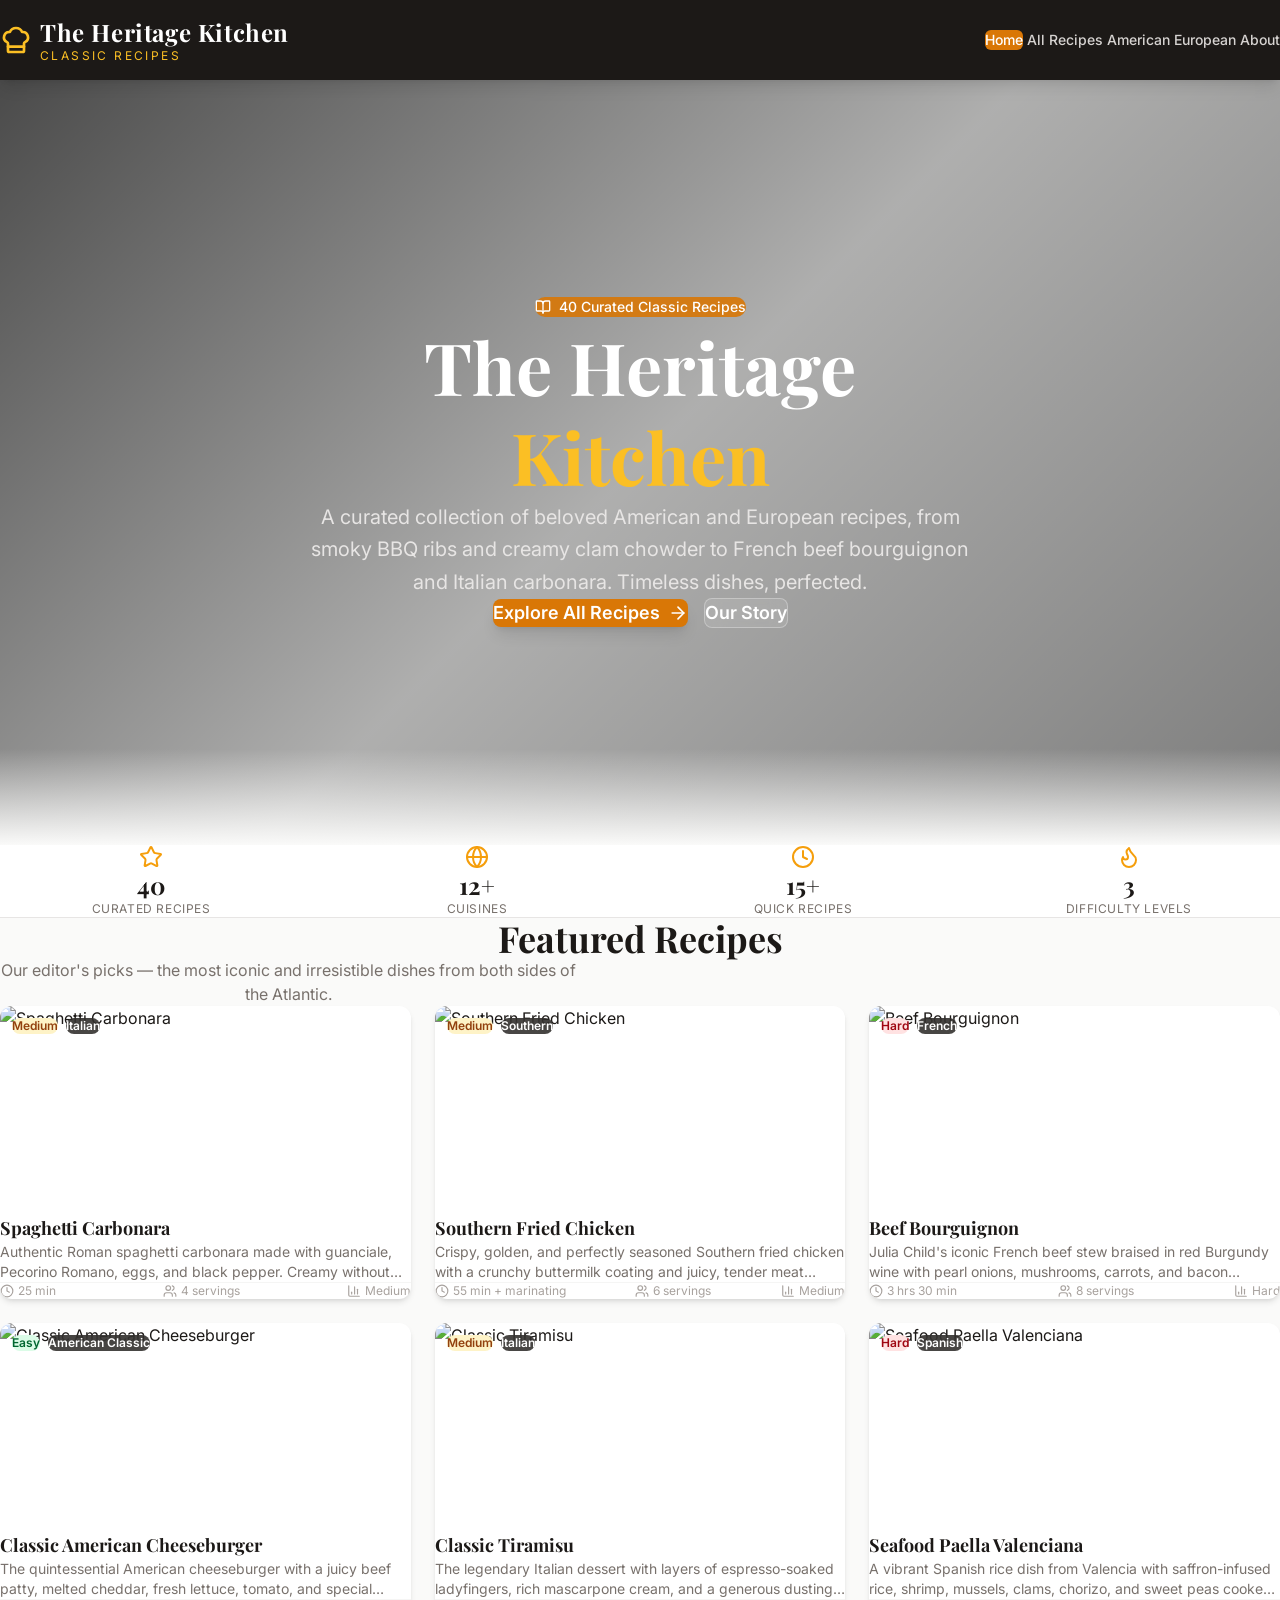
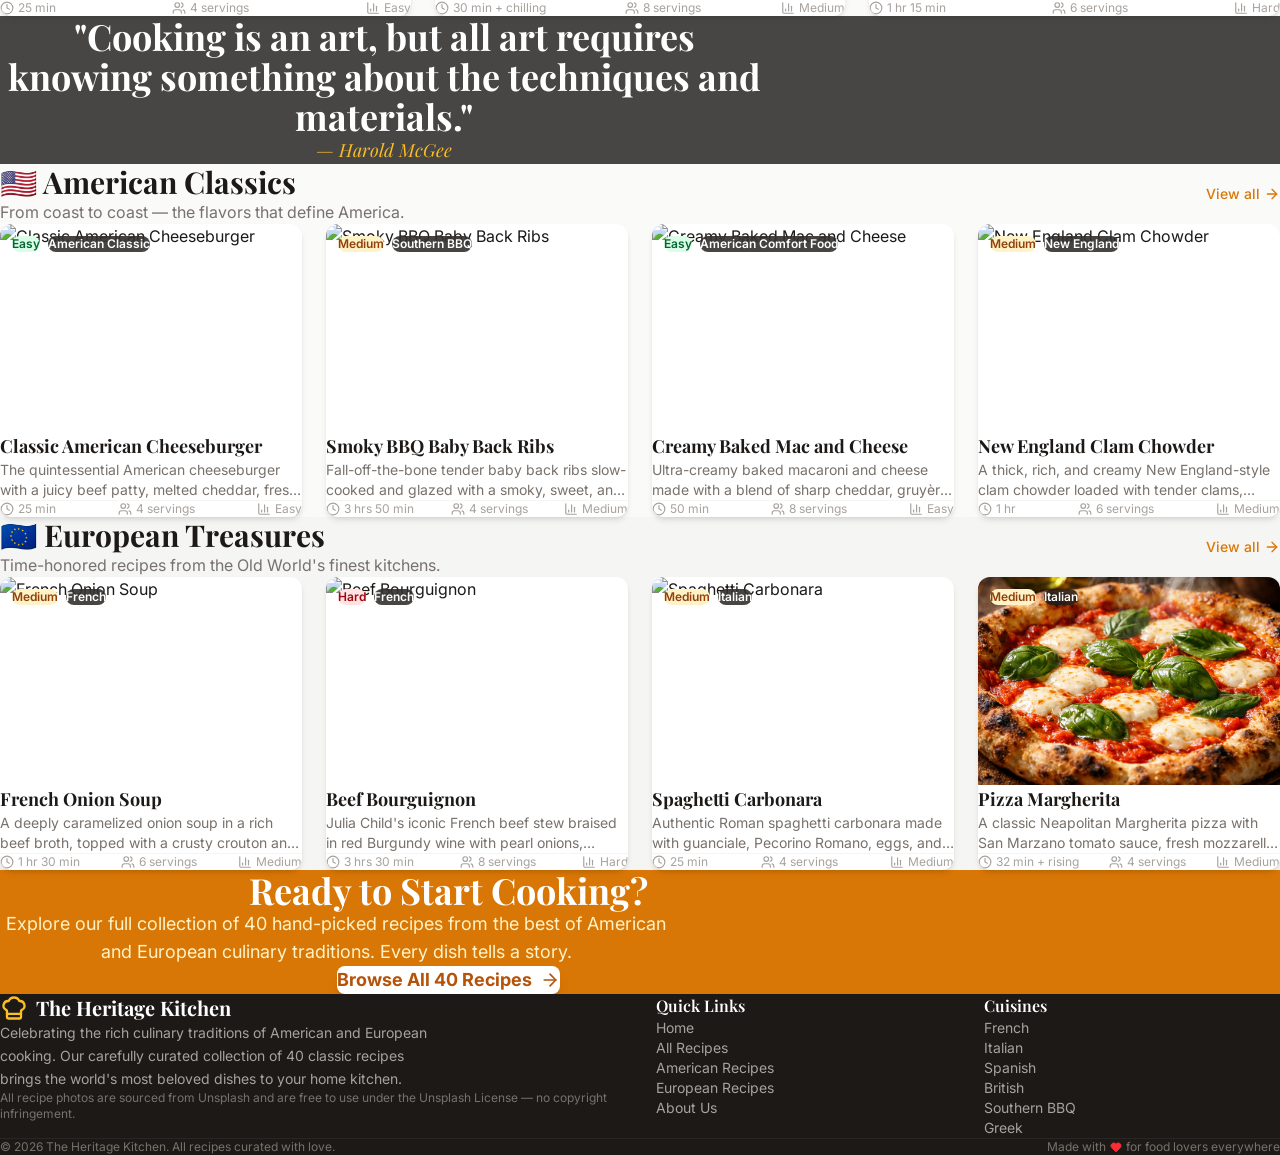
==== commit f36a5dda: "Add files via upload" ====
--- a/index.html
+++ b/index.html
@@ -8,18 +8,18 @@
     <link rel="preconnect" href="https://fonts.googleapis.com">
     <link rel="preconnect" href="https://fonts.gstatic.com" crossorigin>
     <link href="https://fonts.googleapis.com/css2?family=Playfair+Display:ital,wght@0,400;0,600;0,700;0,800;1,400&family=Inter:wght@300;400;500;600;700&display=swap" rel="stylesheet">
-    <script type="module" crossorigin>(function(){const f=document.createElement("link").relList;if(f&&f.supports&&f.supports("modulepreload"))return;for(const h of document.querySelectorAll('link[rel="modulepreload"]'))r(h);new MutationObserver(h=>{for(const m of h)if(m.type==="childList")for(const v of m.addedNodes)v.tagName==="LINK"&&v.rel==="modulepreload"&&r(v)}).observe(document,{childList:!0,subtree:!0});function d(h){const m={};return h.integrity&&(m.integrity=h.integrity),h.referrerPolicy&&(m.referrerPolicy=h.referrerPolicy),h.crossOrigin==="use-credentials"?m.credentials="include":h.crossOrigin==="anonymous"?m.credentials="omit":m.credentials="same-origin",m}function r(h){if(h.ep)return;h.ep=!0;const m=d(h);fetch(h.href,m)}})();var Rr={exports:{}},Dn={};var lh;function yg(){if(lh)return Dn;lh=1;var u=Symbol.for("react.transitional.element"),f=Symbol.for("react.fragment");function d(r,h,m){var v=null;if(m!==void 0&&(v=""+m),h.key!==void 0&&(v=""+h.key),"key"in h){m={};for(var A in h)A!=="key"&&(m[A]=h[A])}else m=h;return h=m.ref,{$$typeof:u,type:r,key:v,ref:h!==void 0?h:null,props:m}}return Dn.Fragment=f,Dn.jsx=d,Dn.jsxs=d,Dn}var nh;function vg(){return nh||(nh=1,Rr.exports=yg()),Rr.exports}var o=vg(),Mr={exports:{}},P={};var ih;function xg(){if(ih)return P;ih=1;var u=Symbol.for("react.transitional.element"),f=Symbol.for("react.portal"),d=Symbol.for("react.fragment"),r=Symbol.for("react.strict_mode"),h=Symbol.for("react.profiler"),m=Symbol.for("react.consumer"),v=Symbol.for("react.context"),A=Symbol.for("react.forward_ref"),w=Symbol.for("react.suspense"),b=Symbol.for("react.memo"),R=Symbol.for("react.lazy"),z=Symbol.for("react.activity"),U=Symbol.iterator;function X(y){return y===null||typeof y!="object"?null:(y=U&&y[U]||y["@@iterator"],typeof y=="function"?y:null)}var Q={isMounted:function(){return!1},enqueueForceUpdate:function(){},enqueueReplaceState:function(){},enqueueSetState:function(){}},q=Object.assign,O={};function V(y,D,H){this.props=y,this.context=D,this.refs=O,this.updater=H||Q}V.prototype.isReactComponent={},V.prototype.setState=function(y,D){if(typeof y!="object"&&typeof y!="function"&&y!=null)throw Error("takes an object of state variables to update or a function which returns an object of state variables.");this.updater.enqueueSetState(this,y,D,"setState")},V.prototype.forceUpdate=function(y){this.updater.enqueueForceUpdate(this,y,"forceUpdate")};function F(){}F.prototype=V.prototype;function J(y,D,H){this.props=y,this.context=D,this.refs=O,this.updater=H||Q}var de=J.prototype=new F;de.constructor=J,q(de,V.prototype),de.isPureReactComponent=!0;var ve=Array.isArray;function ze(){}var $={H:null,A:null,T:null,S:null},Ne=Object.prototype.hasOwnProperty;function Je(y,D,H){var G=H.ref;return{$$typeof:u,type:y,key:D,ref:G!==void 0?G:null,props:H}}function Ot(y,D){return Je(y.type,D,y.props)}function gt(y){return typeof y=="object"&&y!==null&&y.$$typeof===u}function We(y){var D={"=":"=0",":":"=2"};return"$"+y.replace(/[=:]/g,function(H){return D[H]})}var Ut=/\/+/g;function bt(y,D){return typeof y=="object"&&y!==null&&y.key!=null?We(""+y.key):D.toString(36)}function _e(y){switch(y.status){case"fulfilled":return y.value;case"rejected":throw y.reason;default:switch(typeof y.status=="string"?y.then(ze,ze):(y.status="pending",y.then(function(D){y.status==="pending"&&(y.status="fulfilled",y.value=D)},function(D){y.status==="pending"&&(y.status="rejected",y.reason=D)})),y.status){case"fulfilled":return y.value;case"rejected":throw y.reason}}throw y}function C(y,D,H,G,I){var ae=typeof y;(ae==="undefined"||ae==="boolean")&&(y=null);var fe=!1;if(y===null)fe=!0;else switch(ae){case"bigint":case"string":case"number":fe=!0;break;case"object":switch(y.$$typeof){case u:case f:fe=!0;break;case R:return fe=y._init,C(fe(y._payload),D,H,G,I)}}if(fe)return I=I(y),fe=G===""?"."+bt(y,0):G,ve(I)?(H="",fe!=null&&(H=fe.replace(Ut,"$&/")+"/"),C(I,D,H,"",function(Ll){return Ll})):I!=null&&(gt(I)&&(I=Ot(I,H+(I.key==null||y&&y.key===I.key?"":(""+I.key).replace(Ut,"$&/")+"/")+fe)),D.push(I)),1;fe=0;var $e=G===""?".":G+":";if(ve(y))for(var Ce=0;Ce<y.length;Ce++)G=y[Ce],ae=$e+bt(G,Ce),fe+=C(G,D,H,ae,I);else if(Ce=X(y),typeof Ce=="function")for(y=Ce.call(y),Ce=0;!(G=y.next()).done;)G=G.value,ae=$e+bt(G,Ce++),fe+=C(G,D,H,ae,I);else if(ae==="object"){if(typeof y.then=="function")return C(_e(y),D,H,G,I);throw D=String(y),Error("Objects are not valid as a React child (found: "+(D==="[object Object]"?"object with keys {"+Object.keys(y).join(", ")+"}":D)+"). If you meant to render a collection of children, use an array instead.")}return fe}function B(y,D,H){if(y==null)return y;var G=[],I=0;return C(y,G,"","",function(ae){return D.call(H,ae,I++)}),G}function W(y){if(y._status===-1){var D=y._result;D=D(),D.then(function(H){(y._status===0||y._status===-1)&&(y._status=1,y._result=H)},function(H){(y._status===0||y._status===-1)&&(y._status=2,y._result=H)}),y._status===-1&&(y._status=0,y._result=D)}if(y._status===1)return y._result.default;throw y._result}var pe=typeof reportError=="function"?reportError:function(y){if(typeof window=="object"&&typeof window.ErrorEvent=="function"){var D=new window.ErrorEvent("error",{bubbles:!0,cancelable:!0,message:typeof y=="object"&&y!==null&&typeof y.message=="string"?String(y.message):String(y),error:y});if(!window.dispatchEvent(D))return}else if(typeof process=="object"&&typeof process.emit=="function"){process.emit("uncaughtException",y);return}console.error(y)},xe={map:B,forEach:function(y,D,H){B(y,function(){D.apply(this,arguments)},H)},count:function(y){var D=0;return B(y,function(){D++}),D},toArray:function(y){return B(y,function(D){return D})||[]},only:function(y){if(!gt(y))throw Error("React.Children.only expected to receive a single React element child.");return y}};return P.Activity=z,P.Children=xe,P.Component=V,P.Fragment=d,P.Profiler=h,P.PureComponent=J,P.StrictMode=r,P.Suspense=w,P.__CLIENT_INTERNALS_DO_NOT_USE_OR_WARN_USERS_THEY_CANNOT_UPGRADE=$,P.__COMPILER_RUNTIME={__proto__:null,c:function(y){return $.H.useMemoCache(y)}},P.cache=function(y){return function(){return y.apply(null,arguments)}},P.cacheSignal=function(){return null},P.cloneElement=function(y,D,H){if(y==null)throw Error("The argument must be a React element, but you passed "+y+".");var G=q({},y.props),I=y.key;if(D!=null)for(ae in D.key!==void 0&&(I=""+D.key),D)!Ne.call(D,ae)||ae==="key"||ae==="__self"||ae==="__source"||ae==="ref"&&D.ref===void 0||(G[ae]=D[ae]);var ae=arguments.length-2;if(ae===1)G.children=H;else if(1<ae){for(var fe=Array(ae),$e=0;$e<ae;$e++)fe[$e]=arguments[$e+2];G.children=fe}return Je(y.type,I,G)},P.createContext=function(y){return y={$$typeof:v,_currentValue:y,_currentValue2:y,_threadCount:0,Provider:null,Consumer:null},y.Provider=y,y.Consumer={$$typeof:m,_context:y},y},P.createElement=function(y,D,H){var G,I={},ae=null;if(D!=null)for(G in D.key!==void 0&&(ae=""+D.key),D)Ne.call(D,G)&&G!=="key"&&G!=="__self"&&G!=="__source"&&(I[G]=D[G]);var fe=arguments.length-2;if(fe===1)I.children=H;else if(1<fe){for(var $e=Array(fe),Ce=0;Ce<fe;Ce++)$e[Ce]=arguments[Ce+2];I.children=$e}if(y&&y.defaultProps)for(G in fe=y.defaultProps,fe)I[G]===void 0&&(I[G]=fe[G]);return Je(y,ae,I)},P.createRef=function(){return{current:null}},P.forwardRef=function(y){return{$$typeof:A,render:y}},P.isValidElement=gt,P.lazy=function(y){return{$$typeof:R,_payload:{_status:-1,_result:y},_init:W}},P.memo=function(y,D){return{$$typeof:b,type:y,compare:D===void 0?null:D}},P.startTransition=function(y){var D=$.T,H={};$.T=H;try{var G=y(),I=$.S;I!==null&&I(H,G),typeof G=="object"&&G!==null&&typeof G.then=="function"&&G.then(ze,pe)}catch(ae){pe(ae)}finally{D!==null&&H.types!==null&&(D.types=H.types),$.T=D}},P.unstable_useCacheRefresh=function(){return $.H.useCacheRefresh()},P.use=function(y){return $.H.use(y)},P.useActionState=function(y,D,H){return $.H.useActionState(y,D,H)},P.useCallback=function(y,D){return $.H.useCallback(y,D)},P.useContext=function(y){return $.H.useContext(y)},P.useDebugValue=function(){},P.useDeferredValue=function(y,D){return $.H.useDeferredValue(y,D)},P.useEffect=function(y,D){return $.H.useEffect(y,D)},P.useEffectEvent=function(y){return $.H.useEffectEvent(y)},P.useId=function(){return $.H.useId()},P.useImperativeHandle=function(y,D,H){return $.H.useImperativeHandle(y,D,H)},P.useInsertionEffect=function(y,D){return $.H.useInsertionEffect(y,D)},P.useLayoutEffect=function(y,D){return $.H.useLayoutEffect(y,D)},P.useMemo=function(y,D){return $.H.useMemo(y,D)},P.useOptimistic=function(y,D){return $.H.useOptimistic(y,D)},P.useReducer=function(y,D,H){return $.H.useReducer(y,D,H)},P.useRef=function(y){return $.H.useRef(y)},P.useState=function(y){return $.H.useState(y)},P.useSyncExternalStore=function(y,D,H){return $.H.useSyncExternalStore(y,D,H)},P.useTransition=function(){return $.H.useTransition()},P.version="19.2.3",P}var uh;function Xr(){return uh||(uh=1,Mr.exports=xg()),Mr.exports}var k=Xr(),_r={exports:{}},On={},Dr={exports:{}},Or={};var sh;function wg(){return sh||(sh=1,(function(u){function f(C,B){var W=C.length;C.push(B);e:for(;0<W;){var pe=W-1>>>1,xe=C[pe];if(0<h(xe,B))C[pe]=B,C[W]=xe,W=pe;else break e}}function d(C){return C.length===0?null:C[0]}function r(C){if(C.length===0)return null;var B=C[0],W=C.pop();if(W!==B){C[0]=W;e:for(var pe=0,xe=C.length,y=xe>>>1;pe<y;){var D=2*(pe+1)-1,H=C[D],G=D+1,I=C[G];if(0>h(H,W))G<xe&&0>h(I,H)?(C[pe]=I,C[G]=W,pe=G):(C[pe]=H,C[D]=W,pe=D);else if(G<xe&&0>h(I,W))C[pe]=I,C[G]=W,pe=G;else break e}}return B}function h(C,B){var W=C.sortIndex-B.sortIndex;return W!==0?W:C.id-B.id}if(u.unstable_now=void 0,typeof performance=="object"&&typeof performance.now=="function"){var m=performance;u.unstable_now=function(){return m.now()}}else{var v=Date,A=v.now();u.unstable_now=function(){return v.now()-A}}var w=[],b=[],R=1,z=null,U=3,X=!1,Q=!1,q=!1,O=!1,V=typeof setTimeout=="function"?setTimeout:null,F=typeof clearTimeout=="function"?clearTimeout:null,J=typeof setImmediate<"u"?setImmediate:null;function de(C){for(var B=d(b);B!==null;){if(B.callback===null)r(b);else if(B.startTime<=C)r(b),B.sortIndex=B.expirationTime,f(w,B);else break;B=d(b)}}function ve(C){if(q=!1,de(C),!Q)if(d(w)!==null)Q=!0,ze||(ze=!0,We());else{var B=d(b);B!==null&&_e(ve,B.startTime-C)}}var ze=!1,$=-1,Ne=5,Je=-1;function Ot(){return O?!0:!(u.unstable_now()-Je<Ne)}function gt(){if(O=!1,ze){var C=u.unstable_now();Je=C;var B=!0;try{e:{Q=!1,q&&(q=!1,F($),$=-1),X=!0;var W=U;try{t:{for(de(C),z=d(w);z!==null&&!(z.expirationTime>C&&Ot());){var pe=z.callback;if(typeof pe=="function"){z.callback=null,U=z.priorityLevel;var xe=pe(z.expirationTime<=C);if(C=u.unstable_now(),typeof xe=="function"){z.callback=xe,de(C),B=!0;break t}z===d(w)&&r(w),de(C)}else r(w);z=d(w)}if(z!==null)B=!0;else{var y=d(b);y!==null&&_e(ve,y.startTime-C),B=!1}}break e}finally{z=null,U=W,X=!1}B=void 0}}finally{B?We():ze=!1}}}var We;if(typeof J=="function")We=function(){J(gt)};else if(typeof MessageChannel<"u"){var Ut=new MessageChannel,bt=Ut.port2;Ut.port1.onmessage=gt,We=function(){bt.postMessage(null)}}else We=function(){V(gt,0)};function _e(C,B){$=V(function(){C(u.unstable_now())},B)}u.unstable_IdlePriority=5,u.unstable_ImmediatePriority=1,u.unstable_LowPriority=4,u.unstable_NormalPriority=3,u.unstable_Profiling=null,u.unstable_UserBlockingPriority=2,u.unstable_cancelCallback=function(C){C.callback=null},u.unstable_forceFrameRate=function(C){0>C||125<C?console.error("forceFrameRate takes a positive int between 0 and 125, forcing frame rates higher than 125 fps is not supported"):Ne=0<C?Math.floor(1e3/C):5},u.unstable_getCurrentPriorityLevel=function(){return U},u.unstable_next=function(C){switch(U){case 1:case 2:case 3:var B=3;break;default:B=U}var W=U;U=B;try{return C()}finally{U=W}},u.unstable_requestPaint=function(){O=!0},u.unstable_runWithPriority=function(C,B){switch(C){case 1:case 2:case 3:case 4:case 5:break;default:C=3}var W=U;U=C;try{return B()}finally{U=W}},u.unstable_scheduleCallback=function(C,B,W){var pe=u.unstable_now();switch(typeof W=="object"&&W!==null?(W=W.delay,W=typeof W=="number"&&0<W?pe+W:pe):W=pe,C){case 1:var xe=-1;break;case 2:xe=250;break;case 5:xe=1073741823;break;case 4:xe=1e4;break;default:xe=5e3}return xe=W+xe,C={id:R++,callback:B,priorityLevel:C,startTime:W,expirationTime:xe,sortIndex:-1},W>pe?(C.sortIndex=W,f(b,C),d(w)===null&&C===d(b)&&(q?(F($),$=-1):q=!0,_e(ve,W-pe))):(C.sortIndex=xe,f(w,C),Q||X||(Q=!0,ze||(ze=!0,We()))),C},u.unstable_shouldYield=Ot,u.unstable_wrapCallback=function(C){var B=U;return function(){var W=U;U=B;try{return C.apply(this,arguments)}finally{U=W}}}})(Or)),Or}var rh;function Sg(){return rh||(rh=1,Dr.exports=wg()),Dr.exports}var Ur={exports:{}},Fe={};var oh;function Tg(){if(oh)return Fe;oh=1;var u=Xr();function f(w){var b="https://react.dev/errors/"+w;if(1<arguments.length){b+="?args[]="+encodeURIComponent(arguments[1]);for(var R=2;R<arguments.length;R++)b+="&args[]="+encodeURIComponent(arguments[R])}return"Minified React error #"+w+"; visit "+b+" for the full message or use the non-minified dev environment for full errors and additional helpful warnings."}function d(){}var r={d:{f:d,r:function(){throw Error(f(522))},D:d,C:d,L:d,m:d,X:d,S:d,M:d},p:0,findDOMNode:null},h=Symbol.for("react.portal");function m(w,b,R){var z=3<arguments.length&&arguments[3]!==void 0?arguments[3]:null;return{$$typeof:h,key:z==null?null:""+z,children:w,containerInfo:b,implementation:R}}var v=u.__CLIENT_INTERNALS_DO_NOT_USE_OR_WARN_USERS_THEY_CANNOT_UPGRADE;function A(w,b){if(w==="font")return"";if(typeof b=="string")return b==="use-credentials"?b:""}return Fe.__DOM_INTERNALS_DO_NOT_USE_OR_WARN_USERS_THEY_CANNOT_UPGRADE=r,Fe.createPortal=function(w,b){var R=2<arguments.length&&arguments[2]!==void 0?arguments[2]:null;if(!b||b.nodeType!==1&&b.nodeType!==9&&b.nodeType!==11)throw Error(f(299));return m(w,b,null,R)},Fe.flushSync=function(w){var b=v.T,R=r.p;try{if(v.T=null,r.p=2,w)return w()}finally{v.T=b,r.p=R,r.d.f()}},Fe.preconnect=function(w,b){typeof w=="string"&&(b?(b=b.crossOrigin,b=typeof b=="string"?b==="use-credentials"?b:"":void 0):b=null,r.d.C(w,b))},Fe.prefetchDNS=function(w){typeof w=="string"&&r.d.D(w)},Fe.preinit=function(w,b){if(typeof w=="string"&&b&&typeof b.as=="string"){var R=b.as,z=A(R,b.crossOrigin),U=typeof b.integrity=="string"?b.integrity:void 0,X=typeof b.fetchPriority=="string"?b.fetchPriority:void 0;R==="style"?r.d.S(w,typeof b.precedence=="string"?b.precedence:void 0,{crossOrigin:z,integrity:U,fetchPriority:X}):R==="script"&&r.d.X(w,{crossOrigin:z,integrity:U,fetchPriority:X,nonce:typeof b.nonce=="string"?b.nonce:void 0})}},Fe.preinitModule=function(w,b){if(typeof w=="string")if(typeof b=="object"&&b!==null){if(b.as==null||b.as==="script"){var R=A(b.as,b.crossOrigin);r.d.M(w,{crossOrigin:R,integrity:typeof b.integrity=="string"?b.integrity:void 0,nonce:typeof b.nonce=="string"?b.nonce:void 0})}}else b==null&&r.d.M(w)},Fe.preload=function(w,b){if(typeof w=="string"&&typeof b=="object"&&b!==null&&typeof b.as=="string"){var R=b.as,z=A(R,b.crossOrigin);r.d.L(w,R,{crossOrigin:z,integrity:typeof b.integrity=="string"?b.integrity:void 0,nonce:typeof b.nonce=="string"?b.nonce:void 0,type:typeof b.type=="string"?b.type:void 0,fetchPriority:typeof b.fetchPriority=="string"?b.fetchPriority:void 0,referrerPolicy:typeof b.referrerPolicy=="string"?b.referrerPolicy:void 0,imageSrcSet:typeof b.imageSrcSet=="string"?b.imageSrcSet:void 0,imageSizes:typeof b.imageSizes=="string"?b.imageSizes:void 0,media:typeof b.media=="string"?b.media:void 0})}},Fe.preloadModule=function(w,b){if(typeof w=="string")if(b){var R=A(b.as,b.crossOrigin);r.d.m(w,{as:typeof b.as=="string"&&b.as!=="script"?b.as:void 0,crossOrigin:R,integrity:typeof b.integrity=="string"?b.integrity:void 0})}else r.d.m(w)},Fe.requestFormReset=function(w){r.d.r(w)},Fe.unstable_batchedUpdates=function(w,b){return w(b)},Fe.useFormState=function(w,b,R){return v.H.useFormState(w,b,R)},Fe.useFormStatus=function(){return v.H.useHostTransitionStatus()},Fe.version="19.2.3",Fe}var ch;function Eg(){if(ch)return Ur.exports;ch=1;function u(){if(!(typeof __REACT_DEVTOOLS_GLOBAL_HOOK__>"u"||typeof __REACT_DEVTOOLS_GLOBAL_HOOK__.checkDCE!="function"))try{__REACT_DEVTOOLS_GLOBAL_HOOK__.checkDCE(u)}catch(f){console.error(f)}}return u(),Ur.exports=Tg(),Ur.exports}var fh;function zg(){if(fh)return On;fh=1;var u=Sg(),f=Xr(),d=Eg();function r(e){var t="https://react.dev/errors/"+e;if(1<arguments.length){t+="?args[]="+encodeURIComponent(arguments[1]);for(var a=2;a<arguments.length;a++)t+="&args[]="+encodeURIComponent(arguments[a])}return"Minified React error #"+e+"; visit "+t+" for the full message or use the non-minified dev environment for full errors and additional helpful warnings."}function h(e){return!(!e||e.nodeType!==1&&e.nodeType!==9&&e.nodeType!==11)}function m(e){var t=e,a=e;if(e.alternate)for(;t.return;)t=t.return;else{e=t;do t=e,(t.flags&4098)!==0&&(a=t.return),e=t.return;while(e)}return t.tag===3?a:null}function v(e){if(e.tag===13){var t=e.memoizedState;if(t===null&&(e=e.alternate,e!==null&&(t=e.memoizedState)),t!==null)return t.dehydrated}return null}function A(e){if(e.tag===31){var t=e.memoizedState;if(t===null&&(e=e.alternate,e!==null&&(t=e.memoizedState)),t!==null)return t.dehydrated}return null}function w(e){if(m(e)!==e)throw Error(r(188))}function b(e){var t=e.alternate;if(!t){if(t=m(e),t===null)throw Error(r(188));return t!==e?null:e}for(var a=e,l=t;;){var n=a.return;if(n===null)break;var i=n.alternate;if(i===null){if(l=n.return,l!==null){a=l;continue}break}if(n.child===i.child){for(i=n.child;i;){if(i===a)return w(n),e;if(i===l)return w(n),t;i=i.sibling}throw Error(r(188))}if(a.return!==l.return)a=n,l=i;else{for(var s=!1,c=n.child;c;){if(c===a){s=!0,a=n,l=i;break}if(c===l){s=!0,l=n,a=i;break}c=c.sibling}if(!s){for(c=i.child;c;){if(c===a){s=!0,a=i,l=n;break}if(c===l){s=!0,l=i,a=n;break}c=c.sibling}if(!s)throw Error(r(189))}}if(a.alternate!==l)throw Error(r(190))}if(a.tag!==3)throw Error(r(188));return a.stateNode.current===a?e:t}function R(e){var t=e.tag;if(t===5||t===26||t===27||t===6)return e;for(e=e.child;e!==null;){if(t=R(e),t!==null)return t;e=e.sibling}return null}var z=Object.assign,U=Symbol.for("react.element"),X=Symbol.for("react.transitional.element"),Q=Symbol.for("react.portal"),q=Symbol.for("react.fragment"),O=Symbol.for("react.strict_mode"),V=Symbol.for("react.profiler"),F=Symbol.for("react.consumer"),J=Symbol.for("react.context"),de=Symbol.for("react.forward_ref"),ve=Symbol.for("react.suspense"),ze=Symbol.for("react.suspense_list"),$=Symbol.for("react.memo"),Ne=Symbol.for("react.lazy"),Je=Symbol.for("react.activity"),Ot=Symbol.for("react.memo_cache_sentinel"),gt=Symbol.iterator;function We(e){return e===null||typeof e!="object"?null:(e=gt&&e[gt]||e["@@iterator"],typeof e=="function"?e:null)}var Ut=Symbol.for("react.client.reference");function bt(e){if(e==null)return null;if(typeof e=="function")return e.$$typeof===Ut?null:e.displayName||e.name||null;if(typeof e=="string")return e;switch(e){case q:return"Fragment";case V:return"Profiler";case O:return"StrictMode";case ve:return"Suspense";case ze:return"SuspenseList";case Je:return"Activity"}if(typeof e=="object")switch(e.$$typeof){case Q:return"Portal";case J:return e.displayName||"Context";case F:return(e._context.displayName||"Context")+".Consumer";case de:var t=e.render;return e=e.displayName,e||(e=t.displayName||t.name||"",e=e!==""?"ForwardRef("+e+")":"ForwardRef"),e;case $:return t=e.displayName||null,t!==null?t:bt(e.type)||"Memo";case Ne:t=e._payload,e=e._init;try{return bt(e(t))}catch{}}return null}var _e=Array.isArray,C=f.__CLIENT_INTERNALS_DO_NOT_USE_OR_WARN_USERS_THEY_CANNOT_UPGRADE,B=d.__DOM_INTERNALS_DO_NOT_USE_OR_WARN_USERS_THEY_CANNOT_UPGRADE,W={pending:!1,data:null,method:null,action:null},pe=[],xe=-1;function y(e){return{current:e}}function D(e){0>xe||(e.current=pe[xe],pe[xe]=null,xe--)}function H(e,t){xe++,pe[xe]=e.current,e.current=t}var G=y(null),I=y(null),ae=y(null),fe=y(null);function $e(e,t){switch(H(ae,t),H(I,e),H(G,null),t.nodeType){case 9:case 11:e=(e=t.documentElement)&&(e=e.namespaceURI)?Ad(e):0;break;default:if(e=t.tagName,t=t.namespaceURI)t=Ad(t),e=jd(t,e);else switch(e){case"svg":e=1;break;case"math":e=2;break;default:e=0}}D(G),H(G,e)}function Ce(){D(G),D(I),D(ae)}function Ll(e){e.memoizedState!==null&&H(fe,e);var t=G.current,a=jd(t,e.type);t!==a&&(H(I,e),H(G,a))}function Qn(e){I.current===e&&(D(G),D(I)),fe.current===e&&(D(fe),Cn._currentValue=W)}var hu,eo;function _a(e){if(hu===void 0)try{throw Error()}catch(a){var t=a.stack.trim().match(/\n( *(at )?)/);hu=t&&t[1]||"",eo=-1<a.stack.indexOf(`
+    <script type="module" crossorigin>(function(){const f=document.createElement("link").relList;if(f&&f.supports&&f.supports("modulepreload"))return;for(const h of document.querySelectorAll('link[rel="modulepreload"]'))r(h);new MutationObserver(h=>{for(const m of h)if(m.type==="childList")for(const v of m.addedNodes)v.tagName==="LINK"&&v.rel==="modulepreload"&&r(v)}).observe(document,{childList:!0,subtree:!0});function d(h){const m={};return h.integrity&&(m.integrity=h.integrity),h.referrerPolicy&&(m.referrerPolicy=h.referrerPolicy),h.crossOrigin==="use-credentials"?m.credentials="include":h.crossOrigin==="anonymous"?m.credentials="omit":m.credentials="same-origin",m}function r(h){if(h.ep)return;h.ep=!0;const m=d(h);fetch(h.href,m)}})();var Rr={exports:{}},Dn={};var lh;function yg(){if(lh)return Dn;lh=1;var s=Symbol.for("react.transitional.element"),f=Symbol.for("react.fragment");function d(r,h,m){var v=null;if(m!==void 0&&(v=""+m),h.key!==void 0&&(v=""+h.key),"key"in h){m={};for(var z in h)z!=="key"&&(m[z]=h[z])}else m=h;return h=m.ref,{$$typeof:s,type:r,key:v,ref:h!==void 0?h:null,props:m}}return Dn.Fragment=f,Dn.jsx=d,Dn.jsxs=d,Dn}var nh;function vg(){return nh||(nh=1,Rr.exports=yg()),Rr.exports}var o=vg(),Mr={exports:{}},P={};var ih;function xg(){if(ih)return P;ih=1;var s=Symbol.for("react.transitional.element"),f=Symbol.for("react.portal"),d=Symbol.for("react.fragment"),r=Symbol.for("react.strict_mode"),h=Symbol.for("react.profiler"),m=Symbol.for("react.consumer"),v=Symbol.for("react.context"),z=Symbol.for("react.forward_ref"),w=Symbol.for("react.suspense"),b=Symbol.for("react.memo"),R=Symbol.for("react.lazy"),E=Symbol.for("react.activity"),U=Symbol.iterator;function X(y){return y===null||typeof y!="object"?null:(y=U&&y[U]||y["@@iterator"],typeof y=="function"?y:null)}var Q={isMounted:function(){return!1},enqueueForceUpdate:function(){},enqueueReplaceState:function(){},enqueueSetState:function(){}},q=Object.assign,O={};function V(y,D,H){this.props=y,this.context=D,this.refs=O,this.updater=H||Q}V.prototype.isReactComponent={},V.prototype.setState=function(y,D){if(typeof y!="object"&&typeof y!="function"&&y!=null)throw Error("takes an object of state variables to update or a function which returns an object of state variables.");this.updater.enqueueSetState(this,y,D,"setState")},V.prototype.forceUpdate=function(y){this.updater.enqueueForceUpdate(this,y,"forceUpdate")};function W(){}W.prototype=V.prototype;function J(y,D,H){this.props=y,this.context=D,this.refs=O,this.updater=H||Q}var de=J.prototype=new W;de.constructor=J,q(de,V.prototype),de.isPureReactComponent=!0;var ve=Array.isArray;function Ee(){}var $={H:null,A:null,T:null,S:null},Ne=Object.prototype.hasOwnProperty;function Je(y,D,H){var G=H.ref;return{$$typeof:s,type:y,key:D,ref:G!==void 0?G:null,props:H}}function Ot(y,D){return Je(y.type,D,y.props)}function gt(y){return typeof y=="object"&&y!==null&&y.$$typeof===s}function Fe(y){var D={"=":"=0",":":"=2"};return"$"+y.replace(/[=:]/g,function(H){return D[H]})}var Ut=/\/+/g;function bt(y,D){return typeof y=="object"&&y!==null&&y.key!=null?Fe(""+y.key):D.toString(36)}function _e(y){switch(y.status){case"fulfilled":return y.value;case"rejected":throw y.reason;default:switch(typeof y.status=="string"?y.then(Ee,Ee):(y.status="pending",y.then(function(D){y.status==="pending"&&(y.status="fulfilled",y.value=D)},function(D){y.status==="pending"&&(y.status="rejected",y.reason=D)})),y.status){case"fulfilled":return y.value;case"rejected":throw y.reason}}throw y}function C(y,D,H,G,I){var ae=typeof y;(ae==="undefined"||ae==="boolean")&&(y=null);var fe=!1;if(y===null)fe=!0;else switch(ae){case"bigint":case"string":case"number":fe=!0;break;case"object":switch(y.$$typeof){case s:case f:fe=!0;break;case R:return fe=y._init,C(fe(y._payload),D,H,G,I)}}if(fe)return I=I(y),fe=G===""?"."+bt(y,0):G,ve(I)?(H="",fe!=null&&(H=fe.replace(Ut,"$&/")+"/"),C(I,D,H,"",function(Ll){return Ll})):I!=null&&(gt(I)&&(I=Ot(I,H+(I.key==null||y&&y.key===I.key?"":(""+I.key).replace(Ut,"$&/")+"/")+fe)),D.push(I)),1;fe=0;var $e=G===""?".":G+":";if(ve(y))for(var Ce=0;Ce<y.length;Ce++)G=y[Ce],ae=$e+bt(G,Ce),fe+=C(G,D,H,ae,I);else if(Ce=X(y),typeof Ce=="function")for(y=Ce.call(y),Ce=0;!(G=y.next()).done;)G=G.value,ae=$e+bt(G,Ce++),fe+=C(G,D,H,ae,I);else if(ae==="object"){if(typeof y.then=="function")return C(_e(y),D,H,G,I);throw D=String(y),Error("Objects are not valid as a React child (found: "+(D==="[object Object]"?"object with keys {"+Object.keys(y).join(", ")+"}":D)+"). If you meant to render a collection of children, use an array instead.")}return fe}function B(y,D,H){if(y==null)return y;var G=[],I=0;return C(y,G,"","",function(ae){return D.call(H,ae,I++)}),G}function F(y){if(y._status===-1){var D=y._result;D=D(),D.then(function(H){(y._status===0||y._status===-1)&&(y._status=1,y._result=H)},function(H){(y._status===0||y._status===-1)&&(y._status=2,y._result=H)}),y._status===-1&&(y._status=0,y._result=D)}if(y._status===1)return y._result.default;throw y._result}var pe=typeof reportError=="function"?reportError:function(y){if(typeof window=="object"&&typeof window.ErrorEvent=="function"){var D=new window.ErrorEvent("error",{bubbles:!0,cancelable:!0,message:typeof y=="object"&&y!==null&&typeof y.message=="string"?String(y.message):String(y),error:y});if(!window.dispatchEvent(D))return}else if(typeof process=="object"&&typeof process.emit=="function"){process.emit("uncaughtException",y);return}console.error(y)},xe={map:B,forEach:function(y,D,H){B(y,function(){D.apply(this,arguments)},H)},count:function(y){var D=0;return B(y,function(){D++}),D},toArray:function(y){return B(y,function(D){return D})||[]},only:function(y){if(!gt(y))throw Error("React.Children.only expected to receive a single React element child.");return y}};return P.Activity=E,P.Children=xe,P.Component=V,P.Fragment=d,P.Profiler=h,P.PureComponent=J,P.StrictMode=r,P.Suspense=w,P.__CLIENT_INTERNALS_DO_NOT_USE_OR_WARN_USERS_THEY_CANNOT_UPGRADE=$,P.__COMPILER_RUNTIME={__proto__:null,c:function(y){return $.H.useMemoCache(y)}},P.cache=function(y){return function(){return y.apply(null,arguments)}},P.cacheSignal=function(){return null},P.cloneElement=function(y,D,H){if(y==null)throw Error("The argument must be a React element, but you passed "+y+".");var G=q({},y.props),I=y.key;if(D!=null)for(ae in D.key!==void 0&&(I=""+D.key),D)!Ne.call(D,ae)||ae==="key"||ae==="__self"||ae==="__source"||ae==="ref"&&D.ref===void 0||(G[ae]=D[ae]);var ae=arguments.length-2;if(ae===1)G.children=H;else if(1<ae){for(var fe=Array(ae),$e=0;$e<ae;$e++)fe[$e]=arguments[$e+2];G.children=fe}return Je(y.type,I,G)},P.createContext=function(y){return y={$$typeof:v,_currentValue:y,_currentValue2:y,_threadCount:0,Provider:null,Consumer:null},y.Provider=y,y.Consumer={$$typeof:m,_context:y},y},P.createElement=function(y,D,H){var G,I={},ae=null;if(D!=null)for(G in D.key!==void 0&&(ae=""+D.key),D)Ne.call(D,G)&&G!=="key"&&G!=="__self"&&G!=="__source"&&(I[G]=D[G]);var fe=arguments.length-2;if(fe===1)I.children=H;else if(1<fe){for(var $e=Array(fe),Ce=0;Ce<fe;Ce++)$e[Ce]=arguments[Ce+2];I.children=$e}if(y&&y.defaultProps)for(G in fe=y.defaultProps,fe)I[G]===void 0&&(I[G]=fe[G]);return Je(y,ae,I)},P.createRef=function(){return{current:null}},P.forwardRef=function(y){return{$$typeof:z,render:y}},P.isValidElement=gt,P.lazy=function(y){return{$$typeof:R,_payload:{_status:-1,_result:y},_init:F}},P.memo=function(y,D){return{$$typeof:b,type:y,compare:D===void 0?null:D}},P.startTransition=function(y){var D=$.T,H={};$.T=H;try{var G=y(),I=$.S;I!==null&&I(H,G),typeof G=="object"&&G!==null&&typeof G.then=="function"&&G.then(Ee,pe)}catch(ae){pe(ae)}finally{D!==null&&H.types!==null&&(D.types=H.types),$.T=D}},P.unstable_useCacheRefresh=function(){return $.H.useCacheRefresh()},P.use=function(y){return $.H.use(y)},P.useActionState=function(y,D,H){return $.H.useActionState(y,D,H)},P.useCallback=function(y,D){return $.H.useCallback(y,D)},P.useContext=function(y){return $.H.useContext(y)},P.useDebugValue=function(){},P.useDeferredValue=function(y,D){return $.H.useDeferredValue(y,D)},P.useEffect=function(y,D){return $.H.useEffect(y,D)},P.useEffectEvent=function(y){return $.H.useEffectEvent(y)},P.useId=function(){return $.H.useId()},P.useImperativeHandle=function(y,D,H){return $.H.useImperativeHandle(y,D,H)},P.useInsertionEffect=function(y,D){return $.H.useInsertionEffect(y,D)},P.useLayoutEffect=function(y,D){return $.H.useLayoutEffect(y,D)},P.useMemo=function(y,D){return $.H.useMemo(y,D)},P.useOptimistic=function(y,D){return $.H.useOptimistic(y,D)},P.useReducer=function(y,D,H){return $.H.useReducer(y,D,H)},P.useRef=function(y){return $.H.useRef(y)},P.useState=function(y){return $.H.useState(y)},P.useSyncExternalStore=function(y,D,H){return $.H.useSyncExternalStore(y,D,H)},P.useTransition=function(){return $.H.useTransition()},P.version="19.2.3",P}var sh;function Xr(){return sh||(sh=1,Mr.exports=xg()),Mr.exports}var j=Xr(),_r={exports:{}},On={},Dr={exports:{}},Or={};var uh;function wg(){return uh||(uh=1,(function(s){function f(C,B){var F=C.length;C.push(B);e:for(;0<F;){var pe=F-1>>>1,xe=C[pe];if(0<h(xe,B))C[pe]=B,C[F]=xe,F=pe;else break e}}function d(C){return C.length===0?null:C[0]}function r(C){if(C.length===0)return null;var B=C[0],F=C.pop();if(F!==B){C[0]=F;e:for(var pe=0,xe=C.length,y=xe>>>1;pe<y;){var D=2*(pe+1)-1,H=C[D],G=D+1,I=C[G];if(0>h(H,F))G<xe&&0>h(I,H)?(C[pe]=I,C[G]=F,pe=G):(C[pe]=H,C[D]=F,pe=D);else if(G<xe&&0>h(I,F))C[pe]=I,C[G]=F,pe=G;else break e}}return B}function h(C,B){var F=C.sortIndex-B.sortIndex;return F!==0?F:C.id-B.id}if(s.unstable_now=void 0,typeof performance=="object"&&typeof performance.now=="function"){var m=performance;s.unstable_now=function(){return m.now()}}else{var v=Date,z=v.now();s.unstable_now=function(){return v.now()-z}}var w=[],b=[],R=1,E=null,U=3,X=!1,Q=!1,q=!1,O=!1,V=typeof setTimeout=="function"?setTimeout:null,W=typeof clearTimeout=="function"?clearTimeout:null,J=typeof setImmediate<"u"?setImmediate:null;function de(C){for(var B=d(b);B!==null;){if(B.callback===null)r(b);else if(B.startTime<=C)r(b),B.sortIndex=B.expirationTime,f(w,B);else break;B=d(b)}}function ve(C){if(q=!1,de(C),!Q)if(d(w)!==null)Q=!0,Ee||(Ee=!0,Fe());else{var B=d(b);B!==null&&_e(ve,B.startTime-C)}}var Ee=!1,$=-1,Ne=5,Je=-1;function Ot(){return O?!0:!(s.unstable_now()-Je<Ne)}function gt(){if(O=!1,Ee){var C=s.unstable_now();Je=C;var B=!0;try{e:{Q=!1,q&&(q=!1,W($),$=-1),X=!0;var F=U;try{t:{for(de(C),E=d(w);E!==null&&!(E.expirationTime>C&&Ot());){var pe=E.callback;if(typeof pe=="function"){E.callback=null,U=E.priorityLevel;var xe=pe(E.expirationTime<=C);if(C=s.unstable_now(),typeof xe=="function"){E.callback=xe,de(C),B=!0;break t}E===d(w)&&r(w),de(C)}else r(w);E=d(w)}if(E!==null)B=!0;else{var y=d(b);y!==null&&_e(ve,y.startTime-C),B=!1}}break e}finally{E=null,U=F,X=!1}B=void 0}}finally{B?Fe():Ee=!1}}}var Fe;if(typeof J=="function")Fe=function(){J(gt)};else if(typeof MessageChannel<"u"){var Ut=new MessageChannel,bt=Ut.port2;Ut.port1.onmessage=gt,Fe=function(){bt.postMessage(null)}}else Fe=function(){V(gt,0)};function _e(C,B){$=V(function(){C(s.unstable_now())},B)}s.unstable_IdlePriority=5,s.unstable_ImmediatePriority=1,s.unstable_LowPriority=4,s.unstable_NormalPriority=3,s.unstable_Profiling=null,s.unstable_UserBlockingPriority=2,s.unstable_cancelCallback=function(C){C.callback=null},s.unstable_forceFrameRate=function(C){0>C||125<C?console.error("forceFrameRate takes a positive int between 0 and 125, forcing frame rates higher than 125 fps is not supported"):Ne=0<C?Math.floor(1e3/C):5},s.unstable_getCurrentPriorityLevel=function(){return U},s.unstable_next=function(C){switch(U){case 1:case 2:case 3:var B=3;break;default:B=U}var F=U;U=B;try{return C()}finally{U=F}},s.unstable_requestPaint=function(){O=!0},s.unstable_runWithPriority=function(C,B){switch(C){case 1:case 2:case 3:case 4:case 5:break;default:C=3}var F=U;U=C;try{return B()}finally{U=F}},s.unstable_scheduleCallback=function(C,B,F){var pe=s.unstable_now();switch(typeof F=="object"&&F!==null?(F=F.delay,F=typeof F=="number"&&0<F?pe+F:pe):F=pe,C){case 1:var xe=-1;break;case 2:xe=250;break;case 5:xe=1073741823;break;case 4:xe=1e4;break;default:xe=5e3}return xe=F+xe,C={id:R++,callback:B,priorityLevel:C,startTime:F,expirationTime:xe,sortIndex:-1},F>pe?(C.sortIndex=F,f(b,C),d(w)===null&&C===d(b)&&(q?(W($),$=-1):q=!0,_e(ve,F-pe))):(C.sortIndex=xe,f(w,C),Q||X||(Q=!0,Ee||(Ee=!0,Fe()))),C},s.unstable_shouldYield=Ot,s.unstable_wrapCallback=function(C){var B=U;return function(){var F=U;U=B;try{return C.apply(this,arguments)}finally{U=F}}}})(Or)),Or}var rh;function Sg(){return rh||(rh=1,Dr.exports=wg()),Dr.exports}var Ur={exports:{}},We={};var oh;function Tg(){if(oh)return We;oh=1;var s=Xr();function f(w){var b="https://react.dev/errors/"+w;if(1<arguments.length){b+="?args[]="+encodeURIComponent(arguments[1]);for(var R=2;R<arguments.length;R++)b+="&args[]="+encodeURIComponent(arguments[R])}return"Minified React error #"+w+"; visit "+b+" for the full message or use the non-minified dev environment for full errors and additional helpful warnings."}function d(){}var r={d:{f:d,r:function(){throw Error(f(522))},D:d,C:d,L:d,m:d,X:d,S:d,M:d},p:0,findDOMNode:null},h=Symbol.for("react.portal");function m(w,b,R){var E=3<arguments.length&&arguments[3]!==void 0?arguments[3]:null;return{$$typeof:h,key:E==null?null:""+E,children:w,containerInfo:b,implementation:R}}var v=s.__CLIENT_INTERNALS_DO_NOT_USE_OR_WARN_USERS_THEY_CANNOT_UPGRADE;function z(w,b){if(w==="font")return"";if(typeof b=="string")return b==="use-credentials"?b:""}return We.__DOM_INTERNALS_DO_NOT_USE_OR_WARN_USERS_THEY_CANNOT_UPGRADE=r,We.createPortal=function(w,b){var R=2<arguments.length&&arguments[2]!==void 0?arguments[2]:null;if(!b||b.nodeType!==1&&b.nodeType!==9&&b.nodeType!==11)throw Error(f(299));return m(w,b,null,R)},We.flushSync=function(w){var b=v.T,R=r.p;try{if(v.T=null,r.p=2,w)return w()}finally{v.T=b,r.p=R,r.d.f()}},We.preconnect=function(w,b){typeof w=="string"&&(b?(b=b.crossOrigin,b=typeof b=="string"?b==="use-credentials"?b:"":void 0):b=null,r.d.C(w,b))},We.prefetchDNS=function(w){typeof w=="string"&&r.d.D(w)},We.preinit=function(w,b){if(typeof w=="string"&&b&&typeof b.as=="string"){var R=b.as,E=z(R,b.crossOrigin),U=typeof b.integrity=="string"?b.integrity:void 0,X=typeof b.fetchPriority=="string"?b.fetchPriority:void 0;R==="style"?r.d.S(w,typeof b.precedence=="string"?b.precedence:void 0,{crossOrigin:E,integrity:U,fetchPriority:X}):R==="script"&&r.d.X(w,{crossOrigin:E,integrity:U,fetchPriority:X,nonce:typeof b.nonce=="string"?b.nonce:void 0})}},We.preinitModule=function(w,b){if(typeof w=="string")if(typeof b=="object"&&b!==null){if(b.as==null||b.as==="script"){var R=z(b.as,b.crossOrigin);r.d.M(w,{crossOrigin:R,integrity:typeof b.integrity=="string"?b.integrity:void 0,nonce:typeof b.nonce=="string"?b.nonce:void 0})}}else b==null&&r.d.M(w)},We.preload=function(w,b){if(typeof w=="string"&&typeof b=="object"&&b!==null&&typeof b.as=="string"){var R=b.as,E=z(R,b.crossOrigin);r.d.L(w,R,{crossOrigin:E,integrity:typeof b.integrity=="string"?b.integrity:void 0,nonce:typeof b.nonce=="string"?b.nonce:void 0,type:typeof b.type=="string"?b.type:void 0,fetchPriority:typeof b.fetchPriority=="string"?b.fetchPriority:void 0,referrerPolicy:typeof b.referrerPolicy=="string"?b.referrerPolicy:void 0,imageSrcSet:typeof b.imageSrcSet=="string"?b.imageSrcSet:void 0,imageSizes:typeof b.imageSizes=="string"?b.imageSizes:void 0,media:typeof b.media=="string"?b.media:void 0})}},We.preloadModule=function(w,b){if(typeof w=="string")if(b){var R=z(b.as,b.crossOrigin);r.d.m(w,{as:typeof b.as=="string"&&b.as!=="script"?b.as:void 0,crossOrigin:R,integrity:typeof b.integrity=="string"?b.integrity:void 0})}else r.d.m(w)},We.requestFormReset=function(w){r.d.r(w)},We.unstable_batchedUpdates=function(w,b){return w(b)},We.useFormState=function(w,b,R){return v.H.useFormState(w,b,R)},We.useFormStatus=function(){return v.H.useHostTransitionStatus()},We.version="19.2.3",We}var ch;function kg(){if(ch)return Ur.exports;ch=1;function s(){if(!(typeof __REACT_DEVTOOLS_GLOBAL_HOOK__>"u"||typeof __REACT_DEVTOOLS_GLOBAL_HOOK__.checkDCE!="function"))try{__REACT_DEVTOOLS_GLOBAL_HOOK__.checkDCE(s)}catch(f){console.error(f)}}return s(),Ur.exports=Tg(),Ur.exports}var fh;function Eg(){if(fh)return On;fh=1;var s=Sg(),f=Xr(),d=kg();function r(e){var t="https://react.dev/errors/"+e;if(1<arguments.length){t+="?args[]="+encodeURIComponent(arguments[1]);for(var a=2;a<arguments.length;a++)t+="&args[]="+encodeURIComponent(arguments[a])}return"Minified React error #"+e+"; visit "+t+" for the full message or use the non-minified dev environment for full errors and additional helpful warnings."}function h(e){return!(!e||e.nodeType!==1&&e.nodeType!==9&&e.nodeType!==11)}function m(e){var t=e,a=e;if(e.alternate)for(;t.return;)t=t.return;else{e=t;do t=e,(t.flags&4098)!==0&&(a=t.return),e=t.return;while(e)}return t.tag===3?a:null}function v(e){if(e.tag===13){var t=e.memoizedState;if(t===null&&(e=e.alternate,e!==null&&(t=e.memoizedState)),t!==null)return t.dehydrated}return null}function z(e){if(e.tag===31){var t=e.memoizedState;if(t===null&&(e=e.alternate,e!==null&&(t=e.memoizedState)),t!==null)return t.dehydrated}return null}function w(e){if(m(e)!==e)throw Error(r(188))}function b(e){var t=e.alternate;if(!t){if(t=m(e),t===null)throw Error(r(188));return t!==e?null:e}for(var a=e,l=t;;){var n=a.return;if(n===null)break;var i=n.alternate;if(i===null){if(l=n.return,l!==null){a=l;continue}break}if(n.child===i.child){for(i=n.child;i;){if(i===a)return w(n),e;if(i===l)return w(n),t;i=i.sibling}throw Error(r(188))}if(a.return!==l.return)a=n,l=i;else{for(var u=!1,c=n.child;c;){if(c===a){u=!0,a=n,l=i;break}if(c===l){u=!0,l=n,a=i;break}c=c.sibling}if(!u){for(c=i.child;c;){if(c===a){u=!0,a=i,l=n;break}if(c===l){u=!0,l=i,a=n;break}c=c.sibling}if(!u)throw Error(r(189))}}if(a.alternate!==l)throw Error(r(190))}if(a.tag!==3)throw Error(r(188));return a.stateNode.current===a?e:t}function R(e){var t=e.tag;if(t===5||t===26||t===27||t===6)return e;for(e=e.child;e!==null;){if(t=R(e),t!==null)return t;e=e.sibling}return null}var E=Object.assign,U=Symbol.for("react.element"),X=Symbol.for("react.transitional.element"),Q=Symbol.for("react.portal"),q=Symbol.for("react.fragment"),O=Symbol.for("react.strict_mode"),V=Symbol.for("react.profiler"),W=Symbol.for("react.consumer"),J=Symbol.for("react.context"),de=Symbol.for("react.forward_ref"),ve=Symbol.for("react.suspense"),Ee=Symbol.for("react.suspense_list"),$=Symbol.for("react.memo"),Ne=Symbol.for("react.lazy"),Je=Symbol.for("react.activity"),Ot=Symbol.for("react.memo_cache_sentinel"),gt=Symbol.iterator;function Fe(e){return e===null||typeof e!="object"?null:(e=gt&&e[gt]||e["@@iterator"],typeof e=="function"?e:null)}var Ut=Symbol.for("react.client.reference");function bt(e){if(e==null)return null;if(typeof e=="function")return e.$$typeof===Ut?null:e.displayName||e.name||null;if(typeof e=="string")return e;switch(e){case q:return"Fragment";case V:return"Profiler";case O:return"StrictMode";case ve:return"Suspense";case Ee:return"SuspenseList";case Je:return"Activity"}if(typeof e=="object")switch(e.$$typeof){case Q:return"Portal";case J:return e.displayName||"Context";case W:return(e._context.displayName||"Context")+".Consumer";case de:var t=e.render;return e=e.displayName,e||(e=t.displayName||t.name||"",e=e!==""?"ForwardRef("+e+")":"ForwardRef"),e;case $:return t=e.displayName||null,t!==null?t:bt(e.type)||"Memo";case Ne:t=e._payload,e=e._init;try{return bt(e(t))}catch{}}return null}var _e=Array.isArray,C=f.__CLIENT_INTERNALS_DO_NOT_USE_OR_WARN_USERS_THEY_CANNOT_UPGRADE,B=d.__DOM_INTERNALS_DO_NOT_USE_OR_WARN_USERS_THEY_CANNOT_UPGRADE,F={pending:!1,data:null,method:null,action:null},pe=[],xe=-1;function y(e){return{current:e}}function D(e){0>xe||(e.current=pe[xe],pe[xe]=null,xe--)}function H(e,t){xe++,pe[xe]=e.current,e.current=t}var G=y(null),I=y(null),ae=y(null),fe=y(null);function $e(e,t){switch(H(ae,t),H(I,e),H(G,null),t.nodeType){case 9:case 11:e=(e=t.documentElement)&&(e=e.namespaceURI)?zd(e):0;break;default:if(e=t.tagName,t=t.namespaceURI)t=zd(t),e=Ad(t,e);else switch(e){case"svg":e=1;break;case"math":e=2;break;default:e=0}}D(G),H(G,e)}function Ce(){D(G),D(I),D(ae)}function Ll(e){e.memoizedState!==null&&H(fe,e);var t=G.current,a=Ad(t,e.type);t!==a&&(H(I,e),H(G,a))}function Qn(e){I.current===e&&(D(G),D(I)),fe.current===e&&(D(fe),Cn._currentValue=F)}var hs,eo;function _a(e){if(hs===void 0)try{throw Error()}catch(a){var t=a.stack.trim().match(/\n( *(at )?)/);hs=t&&t[1]||"",eo=-1<a.stack.indexOf(`
     at`)?" (<anonymous>)":-1<a.stack.indexOf("@")?"@unknown:0:0":""}return`
-`+hu+e+eo}var mu=!1;function pu(e,t){if(!e||mu)return"";mu=!0;var a=Error.prepareStackTrace;Error.prepareStackTrace=void 0;try{var l={DetermineComponentFrameRoot:function(){try{if(t){var _=function(){throw Error()};if(Object.defineProperty(_.prototype,"props",{set:function(){throw Error()}}),typeof Reflect=="object"&&Reflect.construct){try{Reflect.construct(_,[])}catch(j){var E=j}Reflect.construct(e,[],_)}else{try{_.call()}catch(j){E=j}e.call(_.prototype)}}else{try{throw Error()}catch(j){E=j}(_=e())&&typeof _.catch=="function"&&_.catch(function(){})}}catch(j){if(j&&E&&typeof j.stack=="string")return[j.stack,E.stack]}return[null,null]}};l.DetermineComponentFrameRoot.displayName="DetermineComponentFrameRoot";var n=Object.getOwnPropertyDescriptor(l.DetermineComponentFrameRoot,"name");n&&n.configurable&&Object.defineProperty(l.DetermineComponentFrameRoot,"name",{value:"DetermineComponentFrameRoot"});var i=l.DetermineComponentFrameRoot(),s=i[0],c=i[1];if(s&&c){var p=s.split(`
+`+hs+e+eo}var ms=!1;function ps(e,t){if(!e||ms)return"";ms=!0;var a=Error.prepareStackTrace;Error.prepareStackTrace=void 0;try{var l={DetermineComponentFrameRoot:function(){try{if(t){var _=function(){throw Error()};if(Object.defineProperty(_.prototype,"props",{set:function(){throw Error()}}),typeof Reflect=="object"&&Reflect.construct){try{Reflect.construct(_,[])}catch(A){var k=A}Reflect.construct(e,[],_)}else{try{_.call()}catch(A){k=A}e.call(_.prototype)}}else{try{throw Error()}catch(A){k=A}(_=e())&&typeof _.catch=="function"&&_.catch(function(){})}}catch(A){if(A&&k&&typeof A.stack=="string")return[A.stack,k.stack]}return[null,null]}};l.DetermineComponentFrameRoot.displayName="DetermineComponentFrameRoot";var n=Object.getOwnPropertyDescriptor(l.DetermineComponentFrameRoot,"name");n&&n.configurable&&Object.defineProperty(l.DetermineComponentFrameRoot,"name",{value:"DetermineComponentFrameRoot"});var i=l.DetermineComponentFrameRoot(),u=i[0],c=i[1];if(u&&c){var p=u.split(`
 `),T=c.split(`
 `);for(n=l=0;l<p.length&&!p[l].includes("DetermineComponentFrameRoot");)l++;for(;n<T.length&&!T[n].includes("DetermineComponentFrameRoot");)n++;if(l===p.length||n===T.length)for(l=p.length-1,n=T.length-1;1<=l&&0<=n&&p[l]!==T[n];)n--;for(;1<=l&&0<=n;l--,n--)if(p[l]!==T[n]){if(l!==1||n!==1)do if(l--,n--,0>n||p[l]!==T[n]){var N=`
-`+p[l].replace(" at new "," at ");return e.displayName&&N.includes("<anonymous>")&&(N=N.replace("<anonymous>",e.displayName)),N}while(1<=l&&0<=n);break}}}finally{mu=!1,Error.prepareStackTrace=a}return(a=e?e.displayName||e.name:"")?_a(a):""}function Wh(e,t){switch(e.tag){case 26:case 27:case 5:return _a(e.type);case 16:return _a("Lazy");case 13:return e.child!==t&&t!==null?_a("Suspense Fallback"):_a("Suspense");case 19:return _a("SuspenseList");case 0:case 15:return pu(e.type,!1);case 11:return pu(e.type.render,!1);case 1:return pu(e.type,!0);case 31:return _a("Activity");default:return""}}function to(e){try{var t="",a=null;do t+=Wh(e,a),a=e,e=e.return;while(e);return t}catch(l){return`
+`+p[l].replace(" at new "," at ");return e.displayName&&N.includes("<anonymous>")&&(N=N.replace("<anonymous>",e.displayName)),N}while(1<=l&&0<=n);break}}}finally{ms=!1,Error.prepareStackTrace=a}return(a=e?e.displayName||e.name:"")?_a(a):""}function Fh(e,t){switch(e.tag){case 26:case 27:case 5:return _a(e.type);case 16:return _a("Lazy");case 13:return e.child!==t&&t!==null?_a("Suspense Fallback"):_a("Suspense");case 19:return _a("SuspenseList");case 0:case 15:return ps(e.type,!1);case 11:return ps(e.type.render,!1);case 1:return ps(e.type,!0);case 31:return _a("Activity");default:return""}}function to(e){try{var t="",a=null;do t+=Fh(e,a),a=e,e=e.return;while(e);return t}catch(l){return`
 Error generating stack: `+l.message+`
-`+l.stack}}var gu=Object.prototype.hasOwnProperty,bu=u.unstable_scheduleCallback,yu=u.unstable_cancelCallback,Fh=u.unstable_shouldYield,$h=u.unstable_requestPaint,ut=u.unstable_now,Ph=u.unstable_getCurrentPriorityLevel,ao=u.unstable_ImmediatePriority,lo=u.unstable_UserBlockingPriority,Xn=u.unstable_NormalPriority,Ih=u.unstable_LowPriority,no=u.unstable_IdlePriority,em=u.log,tm=u.unstable_setDisableYieldValue,Gl=null,st=null;function ra(e){if(typeof em=="function"&&tm(e),st&&typeof st.setStrictMode=="function")try{st.setStrictMode(Gl,e)}catch{}}var rt=Math.clz32?Math.clz32:nm,am=Math.log,lm=Math.LN2;function nm(e){return e>>>=0,e===0?32:31-(am(e)/lm|0)|0}var Zn=256,Vn=262144,Kn=4194304;function Da(e){var t=e&42;if(t!==0)return t;switch(e&-e){case 1:return 1;case 2:return 2;case 4:return 4;case 8:return 8;case 16:return 16;case 32:return 32;case 64:return 64;case 128:return 128;case 256:case 512:case 1024:case 2048:case 4096:case 8192:case 16384:case 32768:case 65536:case 131072:return e&261888;case 262144:case 524288:case 1048576:case 2097152:return e&3932160;case 4194304:case 8388608:case 16777216:case 33554432:return e&62914560;case 67108864:return 67108864;case 134217728:return 134217728;case 268435456:return 268435456;case 536870912:return 536870912;case 1073741824:return 0;default:return e}}function Jn(e,t,a){var l=e.pendingLanes;if(l===0)return 0;var n=0,i=e.suspendedLanes,s=e.pingedLanes;e=e.warmLanes;var c=l&134217727;return c!==0?(l=c&~i,l!==0?n=Da(l):(s&=c,s!==0?n=Da(s):a||(a=c&~e,a!==0&&(n=Da(a))))):(c=l&~i,c!==0?n=Da(c):s!==0?n=Da(s):a||(a=l&~e,a!==0&&(n=Da(a)))),n===0?0:t!==0&&t!==n&&(t&i)===0&&(i=n&-n,a=t&-t,i>=a||i===32&&(a&4194048)!==0)?t:n}function Yl(e,t){return(e.pendingLanes&~(e.suspendedLanes&~e.pingedLanes)&t)===0}function im(e,t){switch(e){case 1:case 2:case 4:case 8:case 64:return t+250;case 16:case 32:case 128:case 256:case 512:case 1024:case 2048:case 4096:case 8192:case 16384:case 32768:case 65536:case 131072:case 262144:case 524288:case 1048576:case 2097152:return t+5e3;case 4194304:case 8388608:case 16777216:case 33554432:return-1;case 67108864:case 134217728:case 268435456:case 536870912:case 1073741824:return-1;default:return-1}}function io(){var e=Kn;return Kn<<=1,(Kn&62914560)===0&&(Kn=4194304),e}function vu(e){for(var t=[],a=0;31>a;a++)t.push(e);return t}function Ql(e,t){e.pendingLanes|=t,t!==268435456&&(e.suspendedLanes=0,e.pingedLanes=0,e.warmLanes=0)}function um(e,t,a,l,n,i){var s=e.pendingLanes;e.pendingLanes=a,e.suspendedLanes=0,e.pingedLanes=0,e.warmLanes=0,e.expiredLanes&=a,e.entangledLanes&=a,e.errorRecoveryDisabledLanes&=a,e.shellSuspendCounter=0;var c=e.entanglements,p=e.expirationTimes,T=e.hiddenUpdates;for(a=s&~a;0<a;){var N=31-rt(a),_=1<<N;c[N]=0,p[N]=-1;var E=T[N];if(E!==null)for(T[N]=null,N=0;N<E.length;N++){var j=E[N];j!==null&&(j.lane&=-536870913)}a&=~_}l!==0&&uo(e,l,0),i!==0&&n===0&&e.tag!==0&&(e.suspendedLanes|=i&~(s&~t))}function uo(e,t,a){e.pendingLanes|=t,e.suspendedLanes&=~t;var l=31-rt(t);e.entangledLanes|=t,e.entanglements[l]=e.entanglements[l]|1073741824|a&261930}function so(e,t){var a=e.entangledLanes|=t;for(e=e.entanglements;a;){var l=31-rt(a),n=1<<l;n&t|e[l]&t&&(e[l]|=t),a&=~n}}function ro(e,t){var a=t&-t;return a=(a&42)!==0?1:xu(a),(a&(e.suspendedLanes|t))!==0?0:a}function xu(e){switch(e){case 2:e=1;break;case 8:e=4;break;case 32:e=16;break;case 256:case 512:case 1024:case 2048:case 4096:case 8192:case 16384:case 32768:case 65536:case 131072:case 262144:case 524288:case 1048576:case 2097152:case 4194304:case 8388608:case 16777216:case 33554432:e=128;break;case 268435456:e=134217728;break;default:e=0}return e}function wu(e){return e&=-e,2<e?8<e?(e&134217727)!==0?32:268435456:8:2}function oo(){var e=B.p;return e!==0?e:(e=window.event,e===void 0?32:Fd(e.type))}function co(e,t){var a=B.p;try{return B.p=e,t()}finally{B.p=a}}var oa=Math.random().toString(36).slice(2),Qe="__reactFiber$"+oa,Ie="__reactProps$"+oa,tl="__reactContainer$"+oa,Su="__reactEvents$"+oa,sm="__reactListeners$"+oa,rm="__reactHandles$"+oa,fo="__reactResources$"+oa,Xl="__reactMarker$"+oa;function Tu(e){delete e[Qe],delete e[Ie],delete e[Su],delete e[sm],delete e[rm]}function al(e){var t=e[Qe];if(t)return t;for(var a=e.parentNode;a;){if(t=a[tl]||a[Qe]){if(a=t.alternate,t.child!==null||a!==null&&a.child!==null)for(e=Dd(e);e!==null;){if(a=e[Qe])return a;e=Dd(e)}return t}e=a,a=e.parentNode}return null}function ll(e){if(e=e[Qe]||e[tl]){var t=e.tag;if(t===5||t===6||t===13||t===31||t===26||t===27||t===3)return e}return null}function Zl(e){var t=e.tag;if(t===5||t===26||t===27||t===6)return e.stateNode;throw Error(r(33))}function nl(e){var t=e[fo];return t||(t=e[fo]={hoistableStyles:new Map,hoistableScripts:new Map}),t}function Ge(e){e[Xl]=!0}var ho=new Set,mo={};function Oa(e,t){il(e,t),il(e+"Capture",t)}function il(e,t){for(mo[e]=t,e=0;e<t.length;e++)ho.add(t[e])}var om=RegExp("^[:A-Z_a-z\\u00C0-\\u00D6\\u00D8-\\u00F6\\u00F8-\\u02FF\\u0370-\\u037D\\u037F-\\u1FFF\\u200C-\\u200D\\u2070-\\u218F\\u2C00-\\u2FEF\\u3001-\\uD7FF\\uF900-\\uFDCF\\uFDF0-\\uFFFD][:A-Z_a-z\\u00C0-\\u00D6\\u00D8-\\u00F6\\u00F8-\\u02FF\\u0370-\\u037D\\u037F-\\u1FFF\\u200C-\\u200D\\u2070-\\u218F\\u2C00-\\u2FEF\\u3001-\\uD7FF\\uF900-\\uFDCF\\uFDF0-\\uFFFD\\-.0-9\\u00B7\\u0300-\\u036F\\u203F-\\u2040]*$"),po={},go={};function cm(e){return gu.call(go,e)?!0:gu.call(po,e)?!1:om.test(e)?go[e]=!0:(po[e]=!0,!1)}function Wn(e,t,a){if(cm(t))if(a===null)e.removeAttribute(t);else{switch(typeof a){case"undefined":case"function":case"symbol":e.removeAttribute(t);return;case"boolean":var l=t.toLowerCase().slice(0,5);if(l!=="data-"&&l!=="aria-"){e.removeAttribute(t);return}}e.setAttribute(t,""+a)}}function Fn(e,t,a){if(a===null)e.removeAttribute(t);else{switch(typeof a){case"undefined":case"function":case"symbol":case"boolean":e.removeAttribute(t);return}e.setAttribute(t,""+a)}}function Qt(e,t,a,l){if(l===null)e.removeAttribute(a);else{switch(typeof l){case"undefined":case"function":case"symbol":case"boolean":e.removeAttribute(a);return}e.setAttributeNS(t,a,""+l)}}function yt(e){switch(typeof e){case"bigint":case"boolean":case"number":case"string":case"undefined":return e;case"object":return e;default:return""}}function bo(e){var t=e.type;return(e=e.nodeName)&&e.toLowerCase()==="input"&&(t==="checkbox"||t==="radio")}function fm(e,t,a){var l=Object.getOwnPropertyDescriptor(e.constructor.prototype,t);if(!e.hasOwnProperty(t)&&typeof l<"u"&&typeof l.get=="function"&&typeof l.set=="function"){var n=l.get,i=l.set;return Object.defineProperty(e,t,{configurable:!0,get:function(){return n.call(this)},set:function(s){a=""+s,i.call(this,s)}}),Object.defineProperty(e,t,{enumerable:l.enumerable}),{getValue:function(){return a},setValue:function(s){a=""+s},stopTracking:function(){e._valueTracker=null,delete e[t]}}}}function Eu(e){if(!e._valueTracker){var t=bo(e)?"checked":"value";e._valueTracker=fm(e,t,""+e[t])}}function yo(e){if(!e)return!1;var t=e._valueTracker;if(!t)return!0;var a=t.getValue(),l="";return e&&(l=bo(e)?e.checked?"true":"false":e.value),e=l,e!==a?(t.setValue(e),!0):!1}function $n(e){if(e=e||(typeof document<"u"?document:void 0),typeof e>"u")return null;try{return e.activeElement||e.body}catch{return e.body}}var dm=/[\n"\\]/g;function vt(e){return e.replace(dm,function(t){return"\\"+t.charCodeAt(0).toString(16)+" "})}function zu(e,t,a,l,n,i,s,c){e.name="",s!=null&&typeof s!="function"&&typeof s!="symbol"&&typeof s!="boolean"?e.type=s:e.removeAttribute("type"),t!=null?s==="number"?(t===0&&e.value===""||e.value!=t)&&(e.value=""+yt(t)):e.value!==""+yt(t)&&(e.value=""+yt(t)):s!=="submit"&&s!=="reset"||e.removeAttribute("value"),t!=null?Au(e,s,yt(t)):a!=null?Au(e,s,yt(a)):l!=null&&e.removeAttribute("value"),n==null&&i!=null&&(e.defaultChecked=!!i),n!=null&&(e.checked=n&&typeof n!="function"&&typeof n!="symbol"),c!=null&&typeof c!="function"&&typeof c!="symbol"&&typeof c!="boolean"?e.name=""+yt(c):e.removeAttribute("name")}function vo(e,t,a,l,n,i,s,c){if(i!=null&&typeof i!="function"&&typeof i!="symbol"&&typeof i!="boolean"&&(e.type=i),t!=null||a!=null){if(!(i!=="submit"&&i!=="reset"||t!=null)){Eu(e);return}a=a!=null?""+yt(a):"",t=t!=null?""+yt(t):a,c||t===e.value||(e.value=t),e.defaultValue=t}l=l??n,l=typeof l!="function"&&typeof l!="symbol"&&!!l,e.checked=c?e.checked:!!l,e.defaultChecked=!!l,s!=null&&typeof s!="function"&&typeof s!="symbol"&&typeof s!="boolean"&&(e.name=s),Eu(e)}function Au(e,t,a){t==="number"&&$n(e.ownerDocument)===e||e.defaultValue===""+a||(e.defaultValue=""+a)}function ul(e,t,a,l){if(e=e.options,t){t={};for(var n=0;n<a.length;n++)t["$"+a[n]]=!0;for(a=0;a<e.length;a++)n=t.hasOwnProperty("$"+e[a].value),e[a].selected!==n&&(e[a].selected=n),n&&l&&(e[a].defaultSelected=!0)}else{for(a=""+yt(a),t=null,n=0;n<e.length;n++){if(e[n].value===a){e[n].selected=!0,l&&(e[n].defaultSelected=!0);return}t!==null||e[n].disabled||(t=e[n])}t!==null&&(t.selected=!0)}}function xo(e,t,a){if(t!=null&&(t=""+yt(t),t!==e.value&&(e.value=t),a==null)){e.defaultValue!==t&&(e.defaultValue=t);return}e.defaultValue=a!=null?""+yt(a):""}function wo(e,t,a,l){if(t==null){if(l!=null){if(a!=null)throw Error(r(92));if(_e(l)){if(1<l.length)throw Error(r(93));l=l[0]}a=l}a==null&&(a=""),t=a}a=yt(t),e.defaultValue=a,l=e.textContent,l===a&&l!==""&&l!==null&&(e.value=l),Eu(e)}function sl(e,t){if(t){var a=e.firstChild;if(a&&a===e.lastChild&&a.nodeType===3){a.nodeValue=t;return}}e.textContent=t}var hm=new Set("animationIterationCount aspectRatio borderImageOutset borderImageSlice borderImageWidth boxFlex boxFlexGroup boxOrdinalGroup columnCount columns flex flexGrow flexPositive flexShrink flexNegative flexOrder gridArea gridRow gridRowEnd gridRowSpan gridRowStart gridColumn gridColumnEnd gridColumnSpan gridColumnStart fontWeight lineClamp lineHeight opacity order orphans scale tabSize widows zIndex zoom fillOpacity floodOpacity stopOpacity strokeDasharray strokeDashoffset strokeMiterlimit strokeOpacity strokeWidth MozAnimationIterationCount MozBoxFlex MozBoxFlexGroup MozLineClamp msAnimationIterationCount msFlex msZoom msFlexGrow msFlexNegative msFlexOrder msFlexPositive msFlexShrink msGridColumn msGridColumnSpan msGridRow msGridRowSpan WebkitAnimationIterationCount WebkitBoxFlex WebKitBoxFlexGroup WebkitBoxOrdinalGroup WebkitColumnCount WebkitColumns WebkitFlex WebkitFlexGrow WebkitFlexPositive WebkitFlexShrink WebkitLineClamp".split(" "));function So(e,t,a){var l=t.indexOf("--")===0;a==null||typeof a=="boolean"||a===""?l?e.setProperty(t,""):t==="float"?e.cssFloat="":e[t]="":l?e.setProperty(t,a):typeof a!="number"||a===0||hm.has(t)?t==="float"?e.cssFloat=a:e[t]=(""+a).trim():e[t]=a+"px"}function To(e,t,a){if(t!=null&&typeof t!="object")throw Error(r(62));if(e=e.style,a!=null){for(var l in a)!a.hasOwnProperty(l)||t!=null&&t.hasOwnProperty(l)||(l.indexOf("--")===0?e.setProperty(l,""):l==="float"?e.cssFloat="":e[l]="");for(var n in t)l=t[n],t.hasOwnProperty(n)&&a[n]!==l&&So(e,n,l)}else for(var i in t)t.hasOwnProperty(i)&&So(e,i,t[i])}function ju(e){if(e.indexOf("-")===-1)return!1;switch(e){case"annotation-xml":case"color-profile":case"font-face":case"font-face-src":case"font-face-uri":case"font-face-format":case"font-face-name":case"missing-glyph":return!1;default:return!0}}var mm=new Map([["acceptCharset","accept-charset"],["htmlFor","for"],["httpEquiv","http-equiv"],["crossOrigin","crossorigin"],["accentHeight","accent-height"],["alignmentBaseline","alignment-baseline"],["arabicForm","arabic-form"],["baselineShift","baseline-shift"],["capHeight","cap-height"],["clipPath","clip-path"],["clipRule","clip-rule"],["colorInterpolation","color-interpolation"],["colorInterpolationFilters","color-interpolation-filters"],["colorProfile","color-profile"],["colorRendering","color-rendering"],["dominantBaseline","dominant-baseline"],["enableBackground","enable-background"],["fillOpacity","fill-opacity"],["fillRule","fill-rule"],["floodColor","flood-color"],["floodOpacity","flood-opacity"],["fontFamily","font-family"],["fontSize","font-size"],["fontSizeAdjust","font-size-adjust"],["fontStretch","font-stretch"],["fontStyle","font-style"],["fontVariant","font-variant"],["fontWeight","font-weight"],["glyphName","glyph-name"],["glyphOrientationHorizontal","glyph-orientation-horizontal"],["glyphOrientationVertical","glyph-orientation-vertical"],["horizAdvX","horiz-adv-x"],["horizOriginX","horiz-origin-x"],["imageRendering","image-rendering"],["letterSpacing","letter-spacing"],["lightingColor","lighting-color"],["markerEnd","marker-end"],["markerMid","marker-mid"],["markerStart","marker-start"],["overlinePosition","overline-position"],["overlineThickness","overline-thickness"],["paintOrder","paint-order"],["panose-1","panose-1"],["pointerEvents","pointer-events"],["renderingIntent","rendering-intent"],["shapeRendering","shape-rendering"],["stopColor","stop-color"],["stopOpacity","stop-opacity"],["strikethroughPosition","strikethrough-position"],["strikethroughThickness","strikethrough-thickness"],["strokeDasharray","stroke-dasharray"],["strokeDashoffset","stroke-dashoffset"],["strokeLinecap","stroke-linecap"],["strokeLinejoin","stroke-linejoin"],["strokeMiterlimit","stroke-miterlimit"],["strokeOpacity","stroke-opacity"],["strokeWidth","stroke-width"],["textAnchor","text-anchor"],["textDecoration","text-decoration"],["textRendering","text-rendering"],["transformOrigin","transform-origin"],["underlinePosition","underline-position"],["underlineThickness","underline-thickness"],["unicodeBidi","unicode-bidi"],["unicodeRange","unicode-range"],["unitsPerEm","units-per-em"],["vAlphabetic","v-alphabetic"],["vHanging","v-hanging"],["vIdeographic","v-ideographic"],["vMathematical","v-mathematical"],["vectorEffect","vector-effect"],["vertAdvY","vert-adv-y"],["vertOriginX","vert-origin-x"],["vertOriginY","vert-origin-y"],["wordSpacing","word-spacing"],["writingMode","writing-mode"],["xmlnsXlink","xmlns:xlink"],["xHeight","x-height"]]),pm=/^[\u0000-\u001F ]*j[\r\n\t]*a[\r\n\t]*v[\r\n\t]*a[\r\n\t]*s[\r\n\t]*c[\r\n\t]*r[\r\n\t]*i[\r\n\t]*p[\r\n\t]*t[\r\n\t]*:/i;function Pn(e){return pm.test(""+e)?"javascript:throw new Error('React has blocked a javascript: URL as a security precaution.')":e}function Xt(){}var ku=null;function Nu(e){return e=e.target||e.srcElement||window,e.correspondingUseElement&&(e=e.correspondingUseElement),e.nodeType===3?e.parentNode:e}var rl=null,ol=null;function Eo(e){var t=ll(e);if(t&&(e=t.stateNode)){var a=e[Ie]||null;e:switch(e=t.stateNode,t.type){case"input":if(zu(e,a.value,a.defaultValue,a.defaultValue,a.checked,a.defaultChecked,a.type,a.name),t=a.name,a.type==="radio"&&t!=null){for(a=e;a.parentNode;)a=a.parentNode;for(a=a.querySelectorAll('input[name="'+vt(""+t)+'"][type="radio"]'),t=0;t<a.length;t++){var l=a[t];if(l!==e&&l.form===e.form){var n=l[Ie]||null;if(!n)throw Error(r(90));zu(l,n.value,n.defaultValue,n.defaultValue,n.checked,n.defaultChecked,n.type,n.name)}}for(t=0;t<a.length;t++)l=a[t],l.form===e.form&&yo(l)}break e;case"textarea":xo(e,a.value,a.defaultValue);break e;case"select":t=a.value,t!=null&&ul(e,!!a.multiple,t,!1)}}}var Cu=!1;function zo(e,t,a){if(Cu)return e(t,a);Cu=!0;try{var l=e(t);return l}finally{if(Cu=!1,(rl!==null||ol!==null)&&(qi(),rl&&(t=rl,e=ol,ol=rl=null,Eo(t),e)))for(t=0;t<e.length;t++)Eo(e[t])}}function Vl(e,t){var a=e.stateNode;if(a===null)return null;var l=a[Ie]||null;if(l===null)return null;a=l[t];e:switch(t){case"onClick":case"onClickCapture":case"onDoubleClick":case"onDoubleClickCapture":case"onMouseDown":case"onMouseDownCapture":case"onMouseMove":case"onMouseMoveCapture":case"onMouseUp":case"onMouseUpCapture":case"onMouseEnter":(l=!l.disabled)||(e=e.type,l=!(e==="button"||e==="input"||e==="select"||e==="textarea")),e=!l;break e;default:e=!1}if(e)return null;if(a&&typeof a!="function")throw Error(r(231,t,typeof a));return a}var Zt=!(typeof window>"u"||typeof window.document>"u"||typeof window.document.createElement>"u"),Ru=!1;if(Zt)try{var Kl={};Object.defineProperty(Kl,"passive",{get:function(){Ru=!0}}),window.addEventListener("test",Kl,Kl),window.removeEventListener("test",Kl,Kl)}catch{Ru=!1}var ca=null,Mu=null,In=null;function Ao(){if(In)return In;var e,t=Mu,a=t.length,l,n="value"in ca?ca.value:ca.textContent,i=n.length;for(e=0;e<a&&t[e]===n[e];e++);var s=a-e;for(l=1;l<=s&&t[a-l]===n[i-l];l++);return In=n.slice(e,1<l?1-l:void 0)}function ei(e){var t=e.keyCode;return"charCode"in e?(e=e.charCode,e===0&&t===13&&(e=13)):e=t,e===10&&(e=13),32<=e||e===13?e:0}function ti(){return!0}function jo(){return!1}function et(e){function t(a,l,n,i,s){this._reactName=a,this._targetInst=n,this.type=l,this.nativeEvent=i,this.target=s,this.currentTarget=null;for(var c in e)e.hasOwnProperty(c)&&(a=e[c],this[c]=a?a(i):i[c]);return this.isDefaultPrevented=(i.defaultPrevented!=null?i.defaultPrevented:i.returnValue===!1)?ti:jo,this.isPropagationStopped=jo,this}return z(t.prototype,{preventDefault:function(){this.defaultPrevented=!0;var a=this.nativeEvent;a&&(a.preventDefault?a.preventDefault():typeof a.returnValue!="unknown"&&(a.returnValue=!1),this.isDefaultPrevented=ti)},stopPropagation:function(){var a=this.nativeEvent;a&&(a.stopPropagation?a.stopPropagation():typeof a.cancelBubble!="unknown"&&(a.cancelBubble=!0),this.isPropagationStopped=ti)},persist:function(){},isPersistent:ti}),t}var Ua={eventPhase:0,bubbles:0,cancelable:0,timeStamp:function(e){return e.timeStamp||Date.now()},defaultPrevented:0,isTrusted:0},ai=et(Ua),Jl=z({},Ua,{view:0,detail:0}),gm=et(Jl),_u,Du,Wl,li=z({},Jl,{screenX:0,screenY:0,clientX:0,clientY:0,pageX:0,pageY:0,ctrlKey:0,shiftKey:0,altKey:0,metaKey:0,getModifierState:Uu,button:0,buttons:0,relatedTarget:function(e){return e.relatedTarget===void 0?e.fromElement===e.srcElement?e.toElement:e.fromElement:e.relatedTarget},movementX:function(e){return"movementX"in e?e.movementX:(e!==Wl&&(Wl&&e.type==="mousemove"?(_u=e.screenX-Wl.screenX,Du=e.screenY-Wl.screenY):Du=_u=0,Wl=e),_u)},movementY:function(e){return"movementY"in e?e.movementY:Du}}),ko=et(li),bm=z({},li,{dataTransfer:0}),ym=et(bm),vm=z({},Jl,{relatedTarget:0}),Ou=et(vm),xm=z({},Ua,{animationName:0,elapsedTime:0,pseudoElement:0}),wm=et(xm),Sm=z({},Ua,{clipboardData:function(e){return"clipboardData"in e?e.clipboardData:window.clipboardData}}),Tm=et(Sm),Em=z({},Ua,{data:0}),No=et(Em),zm={Esc:"Escape",Spacebar:" ",Left:"ArrowLeft",Up:"ArrowUp",Right:"ArrowRight",Down:"ArrowDown",Del:"Delete",Win:"OS",Menu:"ContextMenu",Apps:"ContextMenu",Scroll:"ScrollLock",MozPrintableKey:"Unidentified"},Am={8:"Backspace",9:"Tab",12:"Clear",13:"Enter",16:"Shift",17:"Control",18:"Alt",19:"Pause",20:"CapsLock",27:"Escape",32:" ",33:"PageUp",34:"PageDown",35:"End",36:"Home",37:"ArrowLeft",38:"ArrowUp",39:"ArrowRight",40:"ArrowDown",45:"Insert",46:"Delete",112:"F1",113:"F2",114:"F3",115:"F4",116:"F5",117:"F6",118:"F7",119:"F8",120:"F9",121:"F10",122:"F11",123:"F12",144:"NumLock",145:"ScrollLock",224:"Meta"},jm={Alt:"altKey",Control:"ctrlKey",Meta:"metaKey",Shift:"shiftKey"};function km(e){var t=this.nativeEvent;return t.getModifierState?t.getModifierState(e):(e=jm[e])?!!t[e]:!1}function Uu(){return km}var Nm=z({},Jl,{key:function(e){if(e.key){var t=zm[e.key]||e.key;if(t!=="Unidentified")return t}return e.type==="keypress"?(e=ei(e),e===13?"Enter":String.fromCharCode(e)):e.type==="keydown"||e.type==="keyup"?Am[e.keyCode]||"Unidentified":""},code:0,location:0,ctrlKey:0,shiftKey:0,altKey:0,metaKey:0,repeat:0,locale:0,getModifierState:Uu,charCode:function(e){return e.type==="keypress"?ei(e):0},keyCode:function(e){return e.type==="keydown"||e.type==="keyup"?e.keyCode:0},which:function(e){return e.type==="keypress"?ei(e):e.type==="keydown"||e.type==="keyup"?e.keyCode:0}}),Cm=et(Nm),Rm=z({},li,{pointerId:0,width:0,height:0,pressure:0,tangentialPressure:0,tiltX:0,tiltY:0,twist:0,pointerType:0,isPrimary:0}),Co=et(Rm),Mm=z({},Jl,{touches:0,targetTouches:0,changedTouches:0,altKey:0,metaKey:0,ctrlKey:0,shiftKey:0,getModifierState:Uu}),_m=et(Mm),Dm=z({},Ua,{propertyName:0,elapsedTime:0,pseudoElement:0}),Om=et(Dm),Um=z({},li,{deltaX:function(e){return"deltaX"in e?e.deltaX:"wheelDeltaX"in e?-e.wheelDeltaX:0},deltaY:function(e){return"deltaY"in e?e.deltaY:"wheelDeltaY"in e?-e.wheelDeltaY:"wheelDelta"in e?-e.wheelDelta:0},deltaZ:0,deltaMode:0}),Bm=et(Um),Hm=z({},Ua,{newState:0,oldState:0}),qm=et(Hm),Lm=[9,13,27,32],Bu=Zt&&"CompositionEvent"in window,Fl=null;Zt&&"documentMode"in document&&(Fl=document.documentMode);var Gm=Zt&&"TextEvent"in window&&!Fl,Ro=Zt&&(!Bu||Fl&&8<Fl&&11>=Fl),Mo=" ",_o=!1;function Do(e,t){switch(e){case"keyup":return Lm.indexOf(t.keyCode)!==-1;case"keydown":return t.keyCode!==229;case"keypress":case"mousedown":case"focusout":return!0;default:return!1}}function Oo(e){return e=e.detail,typeof e=="object"&&"data"in e?e.data:null}var cl=!1;function Ym(e,t){switch(e){case"compositionend":return Oo(t);case"keypress":return t.which!==32?null:(_o=!0,Mo);case"textInput":return e=t.data,e===Mo&&_o?null:e;default:return null}}function Qm(e,t){if(cl)return e==="compositionend"||!Bu&&Do(e,t)?(e=Ao(),In=Mu=ca=null,cl=!1,e):null;switch(e){case"paste":return null;case"keypress":if(!(t.ctrlKey||t.altKey||t.metaKey)||t.ctrlKey&&t.altKey){if(t.char&&1<t.char.length)return t.char;if(t.which)return String.fromCharCode(t.which)}return null;case"compositionend":return Ro&&t.locale!=="ko"?null:t.data;default:return null}}var Xm={color:!0,date:!0,datetime:!0,"datetime-local":!0,email:!0,month:!0,number:!0,password:!0,range:!0,search:!0,tel:!0,text:!0,time:!0,url:!0,week:!0};function Uo(e){var t=e&&e.nodeName&&e.nodeName.toLowerCase();return t==="input"?!!Xm[e.type]:t==="textarea"}function Bo(e,t,a,l){rl?ol?ol.push(l):ol=[l]:rl=l,t=Vi(t,"onChange"),0<t.length&&(a=new ai("onChange","change",null,a,l),e.push({event:a,listeners:t}))}var $l=null,Pl=null;function Zm(e){xd(e,0)}function ni(e){var t=Zl(e);if(yo(t))return e}function Ho(e,t){if(e==="change")return t}var qo=!1;if(Zt){var Hu;if(Zt){var qu="oninput"in document;if(!qu){var Lo=document.createElement("div");Lo.setAttribute("oninput","return;"),qu=typeof Lo.oninput=="function"}Hu=qu}else Hu=!1;qo=Hu&&(!document.documentMode||9<document.documentMode)}function Go(){$l&&($l.detachEvent("onpropertychange",Yo),Pl=$l=null)}function Yo(e){if(e.propertyName==="value"&&ni(Pl)){var t=[];Bo(t,Pl,e,Nu(e)),zo(Zm,t)}}function Vm(e,t,a){e==="focusin"?(Go(),$l=t,Pl=a,$l.attachEvent("onpropertychange",Yo)):e==="focusout"&&Go()}function Km(e){if(e==="selectionchange"||e==="keyup"||e==="keydown")return ni(Pl)}function Jm(e,t){if(e==="click")return ni(t)}function Wm(e,t){if(e==="input"||e==="change")return ni(t)}function Fm(e,t){return e===t&&(e!==0||1/e===1/t)||e!==e&&t!==t}var ot=typeof Object.is=="function"?Object.is:Fm;function Il(e,t){if(ot(e,t))return!0;if(typeof e!="object"||e===null||typeof t!="object"||t===null)return!1;var a=Object.keys(e),l=Object.keys(t);if(a.length!==l.length)return!1;for(l=0;l<a.length;l++){var n=a[l];if(!gu.call(t,n)||!ot(e[n],t[n]))return!1}return!0}function Qo(e){for(;e&&e.firstChild;)e=e.firstChild;return e}function Xo(e,t){var a=Qo(e);e=0;for(var l;a;){if(a.nodeType===3){if(l=e+a.textContent.length,e<=t&&l>=t)return{node:a,offset:t-e};e=l}e:{for(;a;){if(a.nextSibling){a=a.nextSibling;break e}a=a.parentNode}a=void 0}a=Qo(a)}}function Zo(e,t){return e&&t?e===t?!0:e&&e.nodeType===3?!1:t&&t.nodeType===3?Zo(e,t.parentNode):"contains"in e?e.contains(t):e.compareDocumentPosition?!!(e.compareDocumentPosition(t)&16):!1:!1}function Vo(e){e=e!=null&&e.ownerDocument!=null&&e.ownerDocument.defaultView!=null?e.ownerDocument.defaultView:window;for(var t=$n(e.document);t instanceof e.HTMLIFrameElement;){try{var a=typeof t.contentWindow.location.href=="string"}catch{a=!1}if(a)e=t.contentWindow;else break;t=$n(e.document)}return t}function Lu(e){var t=e&&e.nodeName&&e.nodeName.toLowerCase();return t&&(t==="input"&&(e.type==="text"||e.type==="search"||e.type==="tel"||e.type==="url"||e.type==="password")||t==="textarea"||e.contentEditable==="true")}var $m=Zt&&"documentMode"in document&&11>=document.documentMode,fl=null,Gu=null,en=null,Yu=!1;function Ko(e,t,a){var l=a.window===a?a.document:a.nodeType===9?a:a.ownerDocument;Yu||fl==null||fl!==$n(l)||(l=fl,"selectionStart"in l&&Lu(l)?l={start:l.selectionStart,end:l.selectionEnd}:(l=(l.ownerDocument&&l.ownerDocument.defaultView||window).getSelection(),l={anchorNode:l.anchorNode,anchorOffset:l.anchorOffset,focusNode:l.focusNode,focusOffset:l.focusOffset}),en&&Il(en,l)||(en=l,l=Vi(Gu,"onSelect"),0<l.length&&(t=new ai("onSelect","select",null,t,a),e.push({event:t,listeners:l}),t.target=fl)))}function Ba(e,t){var a={};return a[e.toLowerCase()]=t.toLowerCase(),a["Webkit"+e]="webkit"+t,a["Moz"+e]="moz"+t,a}var dl={animationend:Ba("Animation","AnimationEnd"),animationiteration:Ba("Animation","AnimationIteration"),animationstart:Ba("Animation","AnimationStart"),transitionrun:Ba("Transition","TransitionRun"),transitionstart:Ba("Transition","TransitionStart"),transitioncancel:Ba("Transition","TransitionCancel"),transitionend:Ba("Transition","TransitionEnd")},Qu={},Jo={};Zt&&(Jo=document.createElement("div").style,"AnimationEvent"in window||(delete dl.animationend.animation,delete dl.animationiteration.animation,delete dl.animationstart.animation),"TransitionEvent"in window||delete dl.transitionend.transition);function Ha(e){if(Qu[e])return Qu[e];if(!dl[e])return e;var t=dl[e],a;for(a in t)if(t.hasOwnProperty(a)&&a in Jo)return Qu[e]=t[a];return e}var Wo=Ha("animationend"),Fo=Ha("animationiteration"),$o=Ha("animationstart"),Pm=Ha("transitionrun"),Im=Ha("transitionstart"),ep=Ha("transitioncancel"),Po=Ha("transitionend"),Io=new Map,Xu="abort auxClick beforeToggle cancel canPlay canPlayThrough click close contextMenu copy cut drag dragEnd dragEnter dragExit dragLeave dragOver dragStart drop durationChange emptied encrypted ended error gotPointerCapture input invalid keyDown keyPress keyUp load loadedData loadedMetadata loadStart lostPointerCapture mouseDown mouseMove mouseOut mouseOver mouseUp paste pause play playing pointerCancel pointerDown pointerMove pointerOut pointerOver pointerUp progress rateChange reset resize seeked seeking stalled submit suspend timeUpdate touchCancel touchEnd touchStart volumeChange scroll toggle touchMove waiting wheel".split(" ");Xu.push("scrollEnd");function Ct(e,t){Io.set(e,t),Oa(t,[e])}var ii=typeof reportError=="function"?reportError:function(e){if(typeof window=="object"&&typeof window.ErrorEvent=="function"){var t=new window.ErrorEvent("error",{bubbles:!0,cancelable:!0,message:typeof e=="object"&&e!==null&&typeof e.message=="string"?String(e.message):String(e),error:e});if(!window.dispatchEvent(t))return}else if(typeof process=="object"&&typeof process.emit=="function"){process.emit("uncaughtException",e);return}console.error(e)},xt=[],hl=0,Zu=0;function ui(){for(var e=hl,t=Zu=hl=0;t<e;){var a=xt[t];xt[t++]=null;var l=xt[t];xt[t++]=null;var n=xt[t];xt[t++]=null;var i=xt[t];if(xt[t++]=null,l!==null&&n!==null){var s=l.pending;s===null?n.next=n:(n.next=s.next,s.next=n),l.pending=n}i!==0&&ec(a,n,i)}}function si(e,t,a,l){xt[hl++]=e,xt[hl++]=t,xt[hl++]=a,xt[hl++]=l,Zu|=l,e.lanes|=l,e=e.alternate,e!==null&&(e.lanes|=l)}function Vu(e,t,a,l){return si(e,t,a,l),ri(e)}function qa(e,t){return si(e,null,null,t),ri(e)}function ec(e,t,a){e.lanes|=a;var l=e.alternate;l!==null&&(l.lanes|=a);for(var n=!1,i=e.return;i!==null;)i.childLanes|=a,l=i.alternate,l!==null&&(l.childLanes|=a),i.tag===22&&(e=i.stateNode,e===null||e._visibility&1||(n=!0)),e=i,i=i.return;return e.tag===3?(i=e.stateNode,n&&t!==null&&(n=31-rt(a),e=i.hiddenUpdates,l=e[n],l===null?e[n]=[t]:l.push(t),t.lane=a|536870912),i):null}function ri(e){if(50<Tn)throw Tn=0,tr=null,Error(r(185));for(var t=e.return;t!==null;)e=t,t=e.return;return e.tag===3?e.stateNode:null}var ml={};function tp(e,t,a,l){this.tag=e,this.key=a,this.sibling=this.child=this.return=this.stateNode=this.type=this.elementType=null,this.index=0,this.refCleanup=this.ref=null,this.pendingProps=t,this.dependencies=this.memoizedState=this.updateQueue=this.memoizedProps=null,this.mode=l,this.subtreeFlags=this.flags=0,this.deletions=null,this.childLanes=this.lanes=0,this.alternate=null}function ct(e,t,a,l){return new tp(e,t,a,l)}function Ku(e){return e=e.prototype,!(!e||!e.isReactComponent)}function Vt(e,t){var a=e.alternate;return a===null?(a=ct(e.tag,t,e.key,e.mode),a.elementType=e.elementType,a.type=e.type,a.stateNode=e.stateNode,a.alternate=e,e.alternate=a):(a.pendingProps=t,a.type=e.type,a.flags=0,a.subtreeFlags=0,a.deletions=null),a.flags=e.flags&65011712,a.childLanes=e.childLanes,a.lanes=e.lanes,a.child=e.child,a.memoizedProps=e.memoizedProps,a.memoizedState=e.memoizedState,a.updateQueue=e.updateQueue,t=e.dependencies,a.dependencies=t===null?null:{lanes:t.lanes,firstContext:t.firstContext},a.sibling=e.sibling,a.index=e.index,a.ref=e.ref,a.refCleanup=e.refCleanup,a}function tc(e,t){e.flags&=65011714;var a=e.alternate;return a===null?(e.childLanes=0,e.lanes=t,e.child=null,e.subtreeFlags=0,e.memoizedProps=null,e.memoizedState=null,e.updateQueue=null,e.dependencies=null,e.stateNode=null):(e.childLanes=a.childLanes,e.lanes=a.lanes,e.child=a.child,e.subtreeFlags=0,e.deletions=null,e.memoizedProps=a.memoizedProps,e.memoizedState=a.memoizedState,e.updateQueue=a.updateQueue,e.type=a.type,t=a.dependencies,e.dependencies=t===null?null:{lanes:t.lanes,firstContext:t.firstContext}),e}function oi(e,t,a,l,n,i){var s=0;if(l=e,typeof e=="function")Ku(e)&&(s=1);else if(typeof e=="string")s=ug(e,a,G.current)?26:e==="html"||e==="head"||e==="body"?27:5;else e:switch(e){case Je:return e=ct(31,a,t,n),e.elementType=Je,e.lanes=i,e;case q:return La(a.children,n,i,t);case O:s=8,n|=24;break;case V:return e=ct(12,a,t,n|2),e.elementType=V,e.lanes=i,e;case ve:return e=ct(13,a,t,n),e.elementType=ve,e.lanes=i,e;case ze:return e=ct(19,a,t,n),e.elementType=ze,e.lanes=i,e;default:if(typeof e=="object"&&e!==null)switch(e.$$typeof){case J:s=10;break e;case F:s=9;break e;case de:s=11;break e;case $:s=14;break e;case Ne:s=16,l=null;break e}s=29,a=Error(r(130,e===null?"null":typeof e,"")),l=null}return t=ct(s,a,t,n),t.elementType=e,t.type=l,t.lanes=i,t}function La(e,t,a,l){return e=ct(7,e,l,t),e.lanes=a,e}function Ju(e,t,a){return e=ct(6,e,null,t),e.lanes=a,e}function ac(e){var t=ct(18,null,null,0);return t.stateNode=e,t}function Wu(e,t,a){return t=ct(4,e.children!==null?e.children:[],e.key,t),t.lanes=a,t.stateNode={containerInfo:e.containerInfo,pendingChildren:null,implementation:e.implementation},t}var lc=new WeakMap;function wt(e,t){if(typeof e=="object"&&e!==null){var a=lc.get(e);return a!==void 0?a:(t={value:e,source:t,stack:to(t)},lc.set(e,t),t)}return{value:e,source:t,stack:to(t)}}var pl=[],gl=0,ci=null,tn=0,St=[],Tt=0,fa=null,Bt=1,Ht="";function Kt(e,t){pl[gl++]=tn,pl[gl++]=ci,ci=e,tn=t}function nc(e,t,a){St[Tt++]=Bt,St[Tt++]=Ht,St[Tt++]=fa,fa=e;var l=Bt;e=Ht;var n=32-rt(l)-1;l&=~(1<<n),a+=1;var i=32-rt(t)+n;if(30<i){var s=n-n%5;i=(l&(1<<s)-1).toString(32),l>>=s,n-=s,Bt=1<<32-rt(t)+n|a<<n|l,Ht=i+e}else Bt=1<<i|a<<n|l,Ht=e}function Fu(e){e.return!==null&&(Kt(e,1),nc(e,1,0))}function $u(e){for(;e===ci;)ci=pl[--gl],pl[gl]=null,tn=pl[--gl],pl[gl]=null;for(;e===fa;)fa=St[--Tt],St[Tt]=null,Ht=St[--Tt],St[Tt]=null,Bt=St[--Tt],St[Tt]=null}function ic(e,t){St[Tt++]=Bt,St[Tt++]=Ht,St[Tt++]=fa,Bt=t.id,Ht=t.overflow,fa=e}var Xe=null,Se=null,se=!1,da=null,Et=!1,Pu=Error(r(519));function ha(e){var t=Error(r(418,1<arguments.length&&arguments[1]!==void 0&&arguments[1]?"text":"HTML",""));throw an(wt(t,e)),Pu}function uc(e){var t=e.stateNode,a=e.type,l=e.memoizedProps;switch(t[Qe]=e,t[Ie]=l,a){case"dialog":ne("cancel",t),ne("close",t);break;case"iframe":case"object":case"embed":ne("load",t);break;case"video":case"audio":for(a=0;a<zn.length;a++)ne(zn[a],t);break;case"source":ne("error",t);break;case"img":case"image":case"link":ne("error",t),ne("load",t);break;case"details":ne("toggle",t);break;case"input":ne("invalid",t),vo(t,l.value,l.defaultValue,l.checked,l.defaultChecked,l.type,l.name,!0);break;case"select":ne("invalid",t);break;case"textarea":ne("invalid",t),wo(t,l.value,l.defaultValue,l.children)}a=l.children,typeof a!="string"&&typeof a!="number"&&typeof a!="bigint"||t.textContent===""+a||l.suppressHydrationWarning===!0||Ed(t.textContent,a)?(l.popover!=null&&(ne("beforetoggle",t),ne("toggle",t)),l.onScroll!=null&&ne("scroll",t),l.onScrollEnd!=null&&ne("scrollend",t),l.onClick!=null&&(t.onclick=Xt),t=!0):t=!1,t||ha(e,!0)}function sc(e){for(Xe=e.return;Xe;)switch(Xe.tag){case 5:case 31:case 13:Et=!1;return;case 27:case 3:Et=!0;return;default:Xe=Xe.return}}function bl(e){if(e!==Xe)return!1;if(!se)return sc(e),se=!0,!1;var t=e.tag,a;if((a=t!==3&&t!==27)&&((a=t===5)&&(a=e.type,a=!(a!=="form"&&a!=="button")||gr(e.type,e.memoizedProps)),a=!a),a&&Se&&ha(e),sc(e),t===13){if(e=e.memoizedState,e=e!==null?e.dehydrated:null,!e)throw Error(r(317));Se=_d(e)}else if(t===31){if(e=e.memoizedState,e=e!==null?e.dehydrated:null,!e)throw Error(r(317));Se=_d(e)}else t===27?(t=Se,ja(e.type)?(e=wr,wr=null,Se=e):Se=t):Se=Xe?At(e.stateNode.nextSibling):null;return!0}function Ga(){Se=Xe=null,se=!1}function Iu(){var e=da;return e!==null&&(nt===null?nt=e:nt.push.apply(nt,e),da=null),e}function an(e){da===null?da=[e]:da.push(e)}var es=y(null),Ya=null,Jt=null;function ma(e,t,a){H(es,t._currentValue),t._currentValue=a}function Wt(e){e._currentValue=es.current,D(es)}function ts(e,t,a){for(;e!==null;){var l=e.alternate;if((e.childLanes&t)!==t?(e.childLanes|=t,l!==null&&(l.childLanes|=t)):l!==null&&(l.childLanes&t)!==t&&(l.childLanes|=t),e===a)break;e=e.return}}function as(e,t,a,l){var n=e.child;for(n!==null&&(n.return=e);n!==null;){var i=n.dependencies;if(i!==null){var s=n.child;i=i.firstContext;e:for(;i!==null;){var c=i;i=n;for(var p=0;p<t.length;p++)if(c.context===t[p]){i.lanes|=a,c=i.alternate,c!==null&&(c.lanes|=a),ts(i.return,a,e),l||(s=null);break e}i=c.next}}else if(n.tag===18){if(s=n.return,s===null)throw Error(r(341));s.lanes|=a,i=s.alternate,i!==null&&(i.lanes|=a),ts(s,a,e),s=null}else s=n.child;if(s!==null)s.return=n;else for(s=n;s!==null;){if(s===e){s=null;break}if(n=s.sibling,n!==null){n.return=s.return,s=n;break}s=s.return}n=s}}function yl(e,t,a,l){e=null;for(var n=t,i=!1;n!==null;){if(!i){if((n.flags&524288)!==0)i=!0;else if((n.flags&262144)!==0)break}if(n.tag===10){var s=n.alternate;if(s===null)throw Error(r(387));if(s=s.memoizedProps,s!==null){var c=n.type;ot(n.pendingProps.value,s.value)||(e!==null?e.push(c):e=[c])}}else if(n===fe.current){if(s=n.alternate,s===null)throw Error(r(387));s.memoizedState.memoizedState!==n.memoizedState.memoizedState&&(e!==null?e.push(Cn):e=[Cn])}n=n.return}e!==null&&as(t,e,a,l),t.flags|=262144}function fi(e){for(e=e.firstContext;e!==null;){if(!ot(e.context._currentValue,e.memoizedValue))return!0;e=e.next}return!1}function Qa(e){Ya=e,Jt=null,e=e.dependencies,e!==null&&(e.firstContext=null)}function Ze(e){return rc(Ya,e)}function di(e,t){return Ya===null&&Qa(e),rc(e,t)}function rc(e,t){var a=t._currentValue;if(t={context:t,memoizedValue:a,next:null},Jt===null){if(e===null)throw Error(r(308));Jt=t,e.dependencies={lanes:0,firstContext:t},e.flags|=524288}else Jt=Jt.next=t;return a}var ap=typeof AbortController<"u"?AbortController:function(){var e=[],t=this.signal={aborted:!1,addEventListener:function(a,l){e.push(l)}};this.abort=function(){t.aborted=!0,e.forEach(function(a){return a()})}},lp=u.unstable_scheduleCallback,np=u.unstable_NormalPriority,De={$$typeof:J,Consumer:null,Provider:null,_currentValue:null,_currentValue2:null,_threadCount:0};function ls(){return{controller:new ap,data:new Map,refCount:0}}function ln(e){e.refCount--,e.refCount===0&&lp(np,function(){e.controller.abort()})}var nn=null,ns=0,vl=0,xl=null;function ip(e,t){if(nn===null){var a=nn=[];ns=0,vl=sr(),xl={status:"pending",value:void 0,then:function(l){a.push(l)}}}return ns++,t.then(oc,oc),t}function oc(){if(--ns===0&&nn!==null){xl!==null&&(xl.status="fulfilled");var e=nn;nn=null,vl=0,xl=null;for(var t=0;t<e.length;t++)(0,e[t])()}}function up(e,t){var a=[],l={status:"pending",value:null,reason:null,then:function(n){a.push(n)}};return e.then(function(){l.status="fulfilled",l.value=t;for(var n=0;n<a.length;n++)(0,a[n])(t)},function(n){for(l.status="rejected",l.reason=n,n=0;n<a.length;n++)(0,a[n])(void 0)}),l}var cc=C.S;C.S=function(e,t){Jf=ut(),typeof t=="object"&&t!==null&&typeof t.then=="function"&&ip(e,t),cc!==null&&cc(e,t)};var Xa=y(null);function is(){var e=Xa.current;return e!==null?e:we.pooledCache}function hi(e,t){t===null?H(Xa,Xa.current):H(Xa,t.pool)}function fc(){var e=is();return e===null?null:{parent:De._currentValue,pool:e}}var wl=Error(r(460)),us=Error(r(474)),mi=Error(r(542)),pi={then:function(){}};function dc(e){return e=e.status,e==="fulfilled"||e==="rejected"}function hc(e,t,a){switch(a=e[a],a===void 0?e.push(t):a!==t&&(t.then(Xt,Xt),t=a),t.status){case"fulfilled":return t.value;case"rejected":throw e=t.reason,pc(e),e;default:if(typeof t.status=="string")t.then(Xt,Xt);else{if(e=we,e!==null&&100<e.shellSuspendCounter)throw Error(r(482));e=t,e.status="pending",e.then(function(l){if(t.status==="pending"){var n=t;n.status="fulfilled",n.value=l}},function(l){if(t.status==="pending"){var n=t;n.status="rejected",n.reason=l}})}switch(t.status){case"fulfilled":return t.value;case"rejected":throw e=t.reason,pc(e),e}throw Va=t,wl}}function Za(e){try{var t=e._init;return t(e._payload)}catch(a){throw a!==null&&typeof a=="object"&&typeof a.then=="function"?(Va=a,wl):a}}var Va=null;function mc(){if(Va===null)throw Error(r(459));var e=Va;return Va=null,e}function pc(e){if(e===wl||e===mi)throw Error(r(483))}var Sl=null,un=0;function gi(e){var t=un;return un+=1,Sl===null&&(Sl=[]),hc(Sl,e,t)}function sn(e,t){t=t.props.ref,e.ref=t!==void 0?t:null}function bi(e,t){throw t.$$typeof===U?Error(r(525)):(e=Object.prototype.toString.call(t),Error(r(31,e==="[object Object]"?"object with keys {"+Object.keys(t).join(", ")+"}":e)))}function gc(e){function t(x,g){if(e){var S=x.deletions;S===null?(x.deletions=[g],x.flags|=16):S.push(g)}}function a(x,g){if(!e)return null;for(;g!==null;)t(x,g),g=g.sibling;return null}function l(x){for(var g=new Map;x!==null;)x.key!==null?g.set(x.key,x):g.set(x.index,x),x=x.sibling;return g}function n(x,g){return x=Vt(x,g),x.index=0,x.sibling=null,x}function i(x,g,S){return x.index=S,e?(S=x.alternate,S!==null?(S=S.index,S<g?(x.flags|=67108866,g):S):(x.flags|=67108866,g)):(x.flags|=1048576,g)}function s(x){return e&&x.alternate===null&&(x.flags|=67108866),x}function c(x,g,S,M){return g===null||g.tag!==6?(g=Ju(S,x.mode,M),g.return=x,g):(g=n(g,S),g.return=x,g)}function p(x,g,S,M){var Z=S.type;return Z===q?N(x,g,S.props.children,M,S.key):g!==null&&(g.elementType===Z||typeof Z=="object"&&Z!==null&&Z.$$typeof===Ne&&Za(Z)===g.type)?(g=n(g,S.props),sn(g,S),g.return=x,g):(g=oi(S.type,S.key,S.props,null,x.mode,M),sn(g,S),g.return=x,g)}function T(x,g,S,M){return g===null||g.tag!==4||g.stateNode.containerInfo!==S.containerInfo||g.stateNode.implementation!==S.implementation?(g=Wu(S,x.mode,M),g.return=x,g):(g=n(g,S.children||[]),g.return=x,g)}function N(x,g,S,M,Z){return g===null||g.tag!==7?(g=La(S,x.mode,M,Z),g.return=x,g):(g=n(g,S),g.return=x,g)}function _(x,g,S){if(typeof g=="string"&&g!==""||typeof g=="number"||typeof g=="bigint")return g=Ju(""+g,x.mode,S),g.return=x,g;if(typeof g=="object"&&g!==null){switch(g.$$typeof){case X:return S=oi(g.type,g.key,g.props,null,x.mode,S),sn(S,g),S.return=x,S;case Q:return g=Wu(g,x.mode,S),g.return=x,g;case Ne:return g=Za(g),_(x,g,S)}if(_e(g)||We(g))return g=La(g,x.mode,S,null),g.return=x,g;if(typeof g.then=="function")return _(x,gi(g),S);if(g.$$typeof===J)return _(x,di(x,g),S);bi(x,g)}return null}function E(x,g,S,M){var Z=g!==null?g.key:null;if(typeof S=="string"&&S!==""||typeof S=="number"||typeof S=="bigint")return Z!==null?null:c(x,g,""+S,M);if(typeof S=="object"&&S!==null){switch(S.$$typeof){case X:return S.key===Z?p(x,g,S,M):null;case Q:return S.key===Z?T(x,g,S,M):null;case Ne:return S=Za(S),E(x,g,S,M)}if(_e(S)||We(S))return Z!==null?null:N(x,g,S,M,null);if(typeof S.then=="function")return E(x,g,gi(S),M);if(S.$$typeof===J)return E(x,g,di(x,S),M);bi(x,S)}return null}function j(x,g,S,M,Z){if(typeof M=="string"&&M!==""||typeof M=="number"||typeof M=="bigint")return x=x.get(S)||null,c(g,x,""+M,Z);if(typeof M=="object"&&M!==null){switch(M.$$typeof){case X:return x=x.get(M.key===null?S:M.key)||null,p(g,x,M,Z);case Q:return x=x.get(M.key===null?S:M.key)||null,T(g,x,M,Z);case Ne:return M=Za(M),j(x,g,S,M,Z)}if(_e(M)||We(M))return x=x.get(S)||null,N(g,x,M,Z,null);if(typeof M.then=="function")return j(x,g,S,gi(M),Z);if(M.$$typeof===J)return j(x,g,S,di(g,M),Z);bi(g,M)}return null}function L(x,g,S,M){for(var Z=null,re=null,Y=g,te=g=0,ue=null;Y!==null&&te<S.length;te++){Y.index>te?(ue=Y,Y=null):ue=Y.sibling;var oe=E(x,Y,S[te],M);if(oe===null){Y===null&&(Y=ue);break}e&&Y&&oe.alternate===null&&t(x,Y),g=i(oe,g,te),re===null?Z=oe:re.sibling=oe,re=oe,Y=ue}if(te===S.length)return a(x,Y),se&&Kt(x,te),Z;if(Y===null){for(;te<S.length;te++)Y=_(x,S[te],M),Y!==null&&(g=i(Y,g,te),re===null?Z=Y:re.sibling=Y,re=Y);return se&&Kt(x,te),Z}for(Y=l(Y);te<S.length;te++)ue=j(Y,x,te,S[te],M),ue!==null&&(e&&ue.alternate!==null&&Y.delete(ue.key===null?te:ue.key),g=i(ue,g,te),re===null?Z=ue:re.sibling=ue,re=ue);return e&&Y.forEach(function(Ma){return t(x,Ma)}),se&&Kt(x,te),Z}function K(x,g,S,M){if(S==null)throw Error(r(151));for(var Z=null,re=null,Y=g,te=g=0,ue=null,oe=S.next();Y!==null&&!oe.done;te++,oe=S.next()){Y.index>te?(ue=Y,Y=null):ue=Y.sibling;var Ma=E(x,Y,oe.value,M);if(Ma===null){Y===null&&(Y=ue);break}e&&Y&&Ma.alternate===null&&t(x,Y),g=i(Ma,g,te),re===null?Z=Ma:re.sibling=Ma,re=Ma,Y=ue}if(oe.done)return a(x,Y),se&&Kt(x,te),Z;if(Y===null){for(;!oe.done;te++,oe=S.next())oe=_(x,oe.value,M),oe!==null&&(g=i(oe,g,te),re===null?Z=oe:re.sibling=oe,re=oe);return se&&Kt(x,te),Z}for(Y=l(Y);!oe.done;te++,oe=S.next())oe=j(Y,x,te,oe.value,M),oe!==null&&(e&&oe.alternate!==null&&Y.delete(oe.key===null?te:oe.key),g=i(oe,g,te),re===null?Z=oe:re.sibling=oe,re=oe);return e&&Y.forEach(function(bg){return t(x,bg)}),se&&Kt(x,te),Z}function ye(x,g,S,M){if(typeof S=="object"&&S!==null&&S.type===q&&S.key===null&&(S=S.props.children),typeof S=="object"&&S!==null){switch(S.$$typeof){case X:e:{for(var Z=S.key;g!==null;){if(g.key===Z){if(Z=S.type,Z===q){if(g.tag===7){a(x,g.sibling),M=n(g,S.props.children),M.return=x,x=M;break e}}else if(g.elementType===Z||typeof Z=="object"&&Z!==null&&Z.$$typeof===Ne&&Za(Z)===g.type){a(x,g.sibling),M=n(g,S.props),sn(M,S),M.return=x,x=M;break e}a(x,g);break}else t(x,g);g=g.sibling}S.type===q?(M=La(S.props.children,x.mode,M,S.key),M.return=x,x=M):(M=oi(S.type,S.key,S.props,null,x.mode,M),sn(M,S),M.return=x,x=M)}return s(x);case Q:e:{for(Z=S.key;g!==null;){if(g.key===Z)if(g.tag===4&&g.stateNode.containerInfo===S.containerInfo&&g.stateNode.implementation===S.implementation){a(x,g.sibling),M=n(g,S.children||[]),M.return=x,x=M;break e}else{a(x,g);break}else t(x,g);g=g.sibling}M=Wu(S,x.mode,M),M.return=x,x=M}return s(x);case Ne:return S=Za(S),ye(x,g,S,M)}if(_e(S))return L(x,g,S,M);if(We(S)){if(Z=We(S),typeof Z!="function")throw Error(r(150));return S=Z.call(S),K(x,g,S,M)}if(typeof S.then=="function")return ye(x,g,gi(S),M);if(S.$$typeof===J)return ye(x,g,di(x,S),M);bi(x,S)}return typeof S=="string"&&S!==""||typeof S=="number"||typeof S=="bigint"?(S=""+S,g!==null&&g.tag===6?(a(x,g.sibling),M=n(g,S),M.return=x,x=M):(a(x,g),M=Ju(S,x.mode,M),M.return=x,x=M),s(x)):a(x,g)}return function(x,g,S,M){try{un=0;var Z=ye(x,g,S,M);return Sl=null,Z}catch(Y){if(Y===wl||Y===mi)throw Y;var re=ct(29,Y,null,x.mode);return re.lanes=M,re.return=x,re}finally{}}}var Ka=gc(!0),bc=gc(!1),pa=!1;function ss(e){e.updateQueue={baseState:e.memoizedState,firstBaseUpdate:null,lastBaseUpdate:null,shared:{pending:null,lanes:0,hiddenCallbacks:null},callbacks:null}}function rs(e,t){e=e.updateQueue,t.updateQueue===e&&(t.updateQueue={baseState:e.baseState,firstBaseUpdate:e.firstBaseUpdate,lastBaseUpdate:e.lastBaseUpdate,shared:e.shared,callbacks:null})}function ga(e){return{lane:e,tag:0,payload:null,callback:null,next:null}}function ba(e,t,a){var l=e.updateQueue;if(l===null)return null;if(l=l.shared,(ce&2)!==0){var n=l.pending;return n===null?t.next=t:(t.next=n.next,n.next=t),l.pending=t,t=ri(e),ec(e,null,a),t}return si(e,l,t,a),ri(e)}function rn(e,t,a){if(t=t.updateQueue,t!==null&&(t=t.shared,(a&4194048)!==0)){var l=t.lanes;l&=e.pendingLanes,a|=l,t.lanes=a,so(e,a)}}function os(e,t){var a=e.updateQueue,l=e.alternate;if(l!==null&&(l=l.updateQueue,a===l)){var n=null,i=null;if(a=a.firstBaseUpdate,a!==null){do{var s={lane:a.lane,tag:a.tag,payload:a.payload,callback:null,next:null};i===null?n=i=s:i=i.next=s,a=a.next}while(a!==null);i===null?n=i=t:i=i.next=t}else n=i=t;a={baseState:l.baseState,firstBaseUpdate:n,lastBaseUpdate:i,shared:l.shared,callbacks:l.callbacks},e.updateQueue=a;return}e=a.lastBaseUpdate,e===null?a.firstBaseUpdate=t:e.next=t,a.lastBaseUpdate=t}var cs=!1;function on(){if(cs){var e=xl;if(e!==null)throw e}}function cn(e,t,a,l){cs=!1;var n=e.updateQueue;pa=!1;var i=n.firstBaseUpdate,s=n.lastBaseUpdate,c=n.shared.pending;if(c!==null){n.shared.pending=null;var p=c,T=p.next;p.next=null,s===null?i=T:s.next=T,s=p;var N=e.alternate;N!==null&&(N=N.updateQueue,c=N.lastBaseUpdate,c!==s&&(c===null?N.firstBaseUpdate=T:c.next=T,N.lastBaseUpdate=p))}if(i!==null){var _=n.baseState;s=0,N=T=p=null,c=i;do{var E=c.lane&-536870913,j=E!==c.lane;if(j?(ie&E)===E:(l&E)===E){E!==0&&E===vl&&(cs=!0),N!==null&&(N=N.next={lane:0,tag:c.tag,payload:c.payload,callback:null,next:null});e:{var L=e,K=c;E=t;var ye=a;switch(K.tag){case 1:if(L=K.payload,typeof L=="function"){_=L.call(ye,_,E);break e}_=L;break e;case 3:L.flags=L.flags&-65537|128;case 0:if(L=K.payload,E=typeof L=="function"?L.call(ye,_,E):L,E==null)break e;_=z({},_,E);break e;case 2:pa=!0}}E=c.callback,E!==null&&(e.flags|=64,j&&(e.flags|=8192),j=n.callbacks,j===null?n.callbacks=[E]:j.push(E))}else j={lane:E,tag:c.tag,payload:c.payload,callback:c.callback,next:null},N===null?(T=N=j,p=_):N=N.next=j,s|=E;if(c=c.next,c===null){if(c=n.shared.pending,c===null)break;j=c,c=j.next,j.next=null,n.lastBaseUpdate=j,n.shared.pending=null}}while(!0);N===null&&(p=_),n.baseState=p,n.firstBaseUpdate=T,n.lastBaseUpdate=N,i===null&&(n.shared.lanes=0),Sa|=s,e.lanes=s,e.memoizedState=_}}function yc(e,t){if(typeof e!="function")throw Error(r(191,e));e.call(t)}function vc(e,t){var a=e.callbacks;if(a!==null)for(e.callbacks=null,e=0;e<a.length;e++)yc(a[e],t)}var Tl=y(null),yi=y(0);function xc(e,t){e=na,H(yi,e),H(Tl,t),na=e|t.baseLanes}function fs(){H(yi,na),H(Tl,Tl.current)}function ds(){na=yi.current,D(Tl),D(yi)}var ft=y(null),zt=null;function ya(e){var t=e.alternate;H(Re,Re.current&1),H(ft,e),zt===null&&(t===null||Tl.current!==null||t.memoizedState!==null)&&(zt=e)}function hs(e){H(Re,Re.current),H(ft,e),zt===null&&(zt=e)}function wc(e){e.tag===22?(H(Re,Re.current),H(ft,e),zt===null&&(zt=e)):va()}function va(){H(Re,Re.current),H(ft,ft.current)}function dt(e){D(ft),zt===e&&(zt=null),D(Re)}var Re=y(0);function vi(e){for(var t=e;t!==null;){if(t.tag===13){var a=t.memoizedState;if(a!==null&&(a=a.dehydrated,a===null||vr(a)||xr(a)))return t}else if(t.tag===19&&(t.memoizedProps.revealOrder==="forwards"||t.memoizedProps.revealOrder==="backwards"||t.memoizedProps.revealOrder==="unstable_legacy-backwards"||t.memoizedProps.revealOrder==="together")){if((t.flags&128)!==0)return t}else if(t.child!==null){t.child.return=t,t=t.child;continue}if(t===e)break;for(;t.sibling===null;){if(t.return===null||t.return===e)return null;t=t.return}t.sibling.return=t.return,t=t.sibling}return null}var Ft=0,ee=null,ge=null,Oe=null,xi=!1,El=!1,Ja=!1,wi=0,fn=0,zl=null,sp=0;function je(){throw Error(r(321))}function ms(e,t){if(t===null)return!1;for(var a=0;a<t.length&&a<e.length;a++)if(!ot(e[a],t[a]))return!1;return!0}function ps(e,t,a,l,n,i){return Ft=i,ee=t,t.memoizedState=null,t.updateQueue=null,t.lanes=0,C.H=e===null||e.memoizedState===null?nf:Cs,Ja=!1,i=a(l,n),Ja=!1,El&&(i=Tc(t,a,l,n)),Sc(e),i}function Sc(e){C.H=mn;var t=ge!==null&&ge.next!==null;if(Ft=0,Oe=ge=ee=null,xi=!1,fn=0,zl=null,t)throw Error(r(300));e===null||Ue||(e=e.dependencies,e!==null&&fi(e)&&(Ue=!0))}function Tc(e,t,a,l){ee=e;var n=0;do{if(El&&(zl=null),fn=0,El=!1,25<=n)throw Error(r(301));if(n+=1,Oe=ge=null,e.updateQueue!=null){var i=e.updateQueue;i.lastEffect=null,i.events=null,i.stores=null,i.memoCache!=null&&(i.memoCache.index=0)}C.H=uf,i=t(a,l)}while(El);return i}function rp(){var e=C.H,t=e.useState()[0];return t=typeof t.then=="function"?dn(t):t,e=e.useState()[0],(ge!==null?ge.memoizedState:null)!==e&&(ee.flags|=1024),t}function gs(){var e=wi!==0;return wi=0,e}function bs(e,t,a){t.updateQueue=e.updateQueue,t.flags&=-2053,e.lanes&=~a}function ys(e){if(xi){for(e=e.memoizedState;e!==null;){var t=e.queue;t!==null&&(t.pending=null),e=e.next}xi=!1}Ft=0,Oe=ge=ee=null,El=!1,fn=wi=0,zl=null}function Pe(){var e={memoizedState:null,baseState:null,baseQueue:null,queue:null,next:null};return Oe===null?ee.memoizedState=Oe=e:Oe=Oe.next=e,Oe}function Me(){if(ge===null){var e=ee.alternate;e=e!==null?e.memoizedState:null}else e=ge.next;var t=Oe===null?ee.memoizedState:Oe.next;if(t!==null)Oe=t,ge=e;else{if(e===null)throw ee.alternate===null?Error(r(467)):Error(r(310));ge=e,e={memoizedState:ge.memoizedState,baseState:ge.baseState,baseQueue:ge.baseQueue,queue:ge.queue,next:null},Oe===null?ee.memoizedState=Oe=e:Oe=Oe.next=e}return Oe}function Si(){return{lastEffect:null,events:null,stores:null,memoCache:null}}function dn(e){var t=fn;return fn+=1,zl===null&&(zl=[]),e=hc(zl,e,t),t=ee,(Oe===null?t.memoizedState:Oe.next)===null&&(t=t.alternate,C.H=t===null||t.memoizedState===null?nf:Cs),e}function Ti(e){if(e!==null&&typeof e=="object"){if(typeof e.then=="function")return dn(e);if(e.$$typeof===J)return Ze(e)}throw Error(r(438,String(e)))}function vs(e){var t=null,a=ee.updateQueue;if(a!==null&&(t=a.memoCache),t==null){var l=ee.alternate;l!==null&&(l=l.updateQueue,l!==null&&(l=l.memoCache,l!=null&&(t={data:l.data.map(function(n){return n.slice()}),index:0})))}if(t==null&&(t={data:[],index:0}),a===null&&(a=Si(),ee.updateQueue=a),a.memoCache=t,a=t.data[t.index],a===void 0)for(a=t.data[t.index]=Array(e),l=0;l<e;l++)a[l]=Ot;return t.index++,a}function $t(e,t){return typeof t=="function"?t(e):t}function Ei(e){var t=Me();return xs(t,ge,e)}function xs(e,t,a){var l=e.queue;if(l===null)throw Error(r(311));l.lastRenderedReducer=a;var n=e.baseQueue,i=l.pending;if(i!==null){if(n!==null){var s=n.next;n.next=i.next,i.next=s}t.baseQueue=n=i,l.pending=null}if(i=e.baseState,n===null)e.memoizedState=i;else{t=n.next;var c=s=null,p=null,T=t,N=!1;do{var _=T.lane&-536870913;if(_!==T.lane?(ie&_)===_:(Ft&_)===_){var E=T.revertLane;if(E===0)p!==null&&(p=p.next={lane:0,revertLane:0,gesture:null,action:T.action,hasEagerState:T.hasEagerState,eagerState:T.eagerState,next:null}),_===vl&&(N=!0);else if((Ft&E)===E){T=T.next,E===vl&&(N=!0);continue}else _={lane:0,revertLane:T.revertLane,gesture:null,action:T.action,hasEagerState:T.hasEagerState,eagerState:T.eagerState,next:null},p===null?(c=p=_,s=i):p=p.next=_,ee.lanes|=E,Sa|=E;_=T.action,Ja&&a(i,_),i=T.hasEagerState?T.eagerState:a(i,_)}else E={lane:_,revertLane:T.revertLane,gesture:T.gesture,action:T.action,hasEagerState:T.hasEagerState,eagerState:T.eagerState,next:null},p===null?(c=p=E,s=i):p=p.next=E,ee.lanes|=_,Sa|=_;T=T.next}while(T!==null&&T!==t);if(p===null?s=i:p.next=c,!ot(i,e.memoizedState)&&(Ue=!0,N&&(a=xl,a!==null)))throw a;e.memoizedState=i,e.baseState=s,e.baseQueue=p,l.lastRenderedState=i}return n===null&&(l.lanes=0),[e.memoizedState,l.dispatch]}function ws(e){var t=Me(),a=t.queue;if(a===null)throw Error(r(311));a.lastRenderedReducer=e;var l=a.dispatch,n=a.pending,i=t.memoizedState;if(n!==null){a.pending=null;var s=n=n.next;do i=e(i,s.action),s=s.next;while(s!==n);ot(i,t.memoizedState)||(Ue=!0),t.memoizedState=i,t.baseQueue===null&&(t.baseState=i),a.lastRenderedState=i}return[i,l]}function Ec(e,t,a){var l=ee,n=Me(),i=se;if(i){if(a===void 0)throw Error(r(407));a=a()}else a=t();var s=!ot((ge||n).memoizedState,a);if(s&&(n.memoizedState=a,Ue=!0),n=n.queue,Es(jc.bind(null,l,n,e),[e]),n.getSnapshot!==t||s||Oe!==null&&Oe.memoizedState.tag&1){if(l.flags|=2048,Al(9,{destroy:void 0},Ac.bind(null,l,n,a,t),null),we===null)throw Error(r(349));i||(Ft&127)!==0||zc(l,t,a)}return a}function zc(e,t,a){e.flags|=16384,e={getSnapshot:t,value:a},t=ee.updateQueue,t===null?(t=Si(),ee.updateQueue=t,t.stores=[e]):(a=t.stores,a===null?t.stores=[e]:a.push(e))}function Ac(e,t,a,l){t.value=a,t.getSnapshot=l,kc(t)&&Nc(e)}function jc(e,t,a){return a(function(){kc(t)&&Nc(e)})}function kc(e){var t=e.getSnapshot;e=e.value;try{var a=t();return!ot(e,a)}catch{return!0}}function Nc(e){var t=qa(e,2);t!==null&&it(t,e,2)}function Ss(e){var t=Pe();if(typeof e=="function"){var a=e;if(e=a(),Ja){ra(!0);try{a()}finally{ra(!1)}}}return t.memoizedState=t.baseState=e,t.queue={pending:null,lanes:0,dispatch:null,lastRenderedReducer:$t,lastRenderedState:e},t}function Cc(e,t,a,l){return e.baseState=a,xs(e,ge,typeof l=="function"?l:$t)}function op(e,t,a,l,n){if(ji(e))throw Error(r(485));if(e=t.action,e!==null){var i={payload:n,action:e,next:null,isTransition:!0,status:"pending",value:null,reason:null,listeners:[],then:function(s){i.listeners.push(s)}};C.T!==null?a(!0):i.isTransition=!1,l(i),a=t.pending,a===null?(i.next=t.pending=i,Rc(t,i)):(i.next=a.next,t.pending=a.next=i)}}function Rc(e,t){var a=t.action,l=t.payload,n=e.state;if(t.isTransition){var i=C.T,s={};C.T=s;try{var c=a(n,l),p=C.S;p!==null&&p(s,c),Mc(e,t,c)}catch(T){Ts(e,t,T)}finally{i!==null&&s.types!==null&&(i.types=s.types),C.T=i}}else try{i=a(n,l),Mc(e,t,i)}catch(T){Ts(e,t,T)}}function Mc(e,t,a){a!==null&&typeof a=="object"&&typeof a.then=="function"?a.then(function(l){_c(e,t,l)},function(l){return Ts(e,t,l)}):_c(e,t,a)}function _c(e,t,a){t.status="fulfilled",t.value=a,Dc(t),e.state=a,t=e.pending,t!==null&&(a=t.next,a===t?e.pending=null:(a=a.next,t.next=a,Rc(e,a)))}function Ts(e,t,a){var l=e.pending;if(e.pending=null,l!==null){l=l.next;do t.status="rejected",t.reason=a,Dc(t),t=t.next;while(t!==l)}e.action=null}function Dc(e){e=e.listeners;for(var t=0;t<e.length;t++)(0,e[t])()}function Oc(e,t){return t}function Uc(e,t){if(se){var a=we.formState;if(a!==null){e:{var l=ee;if(se){if(Se){t:{for(var n=Se,i=Et;n.nodeType!==8;){if(!i){n=null;break t}if(n=At(n.nextSibling),n===null){n=null;break t}}i=n.data,n=i==="F!"||i==="F"?n:null}if(n){Se=At(n.nextSibling),l=n.data==="F!";break e}}ha(l)}l=!1}l&&(t=a[0])}}return a=Pe(),a.memoizedState=a.baseState=t,l={pending:null,lanes:0,dispatch:null,lastRenderedReducer:Oc,lastRenderedState:t},a.queue=l,a=tf.bind(null,ee,l),l.dispatch=a,l=Ss(!1),i=Ns.bind(null,ee,!1,l.queue),l=Pe(),n={state:t,dispatch:null,action:e,pending:null},l.queue=n,a=op.bind(null,ee,n,i,a),n.dispatch=a,l.memoizedState=e,[t,a,!1]}function Bc(e){var t=Me();return Hc(t,ge,e)}function Hc(e,t,a){if(t=xs(e,t,Oc)[0],e=Ei($t)[0],typeof t=="object"&&t!==null&&typeof t.then=="function")try{var l=dn(t)}catch(s){throw s===wl?mi:s}else l=t;t=Me();var n=t.queue,i=n.dispatch;return a!==t.memoizedState&&(ee.flags|=2048,Al(9,{destroy:void 0},cp.bind(null,n,a),null)),[l,i,e]}function cp(e,t){e.action=t}function qc(e){var t=Me(),a=ge;if(a!==null)return Hc(t,a,e);Me(),t=t.memoizedState,a=Me();var l=a.queue.dispatch;return a.memoizedState=e,[t,l,!1]}function Al(e,t,a,l){return e={tag:e,create:a,deps:l,inst:t,next:null},t=ee.updateQueue,t===null&&(t=Si(),ee.updateQueue=t),a=t.lastEffect,a===null?t.lastEffect=e.next=e:(l=a.next,a.next=e,e.next=l,t.lastEffect=e),e}function Lc(){return Me().memoizedState}function zi(e,t,a,l){var n=Pe();ee.flags|=e,n.memoizedState=Al(1|t,{destroy:void 0},a,l===void 0?null:l)}function Ai(e,t,a,l){var n=Me();l=l===void 0?null:l;var i=n.memoizedState.inst;ge!==null&&l!==null&&ms(l,ge.memoizedState.deps)?n.memoizedState=Al(t,i,a,l):(ee.flags|=e,n.memoizedState=Al(1|t,i,a,l))}function Gc(e,t){zi(8390656,8,e,t)}function Es(e,t){Ai(2048,8,e,t)}function fp(e){ee.flags|=4;var t=ee.updateQueue;if(t===null)t=Si(),ee.updateQueue=t,t.events=[e];else{var a=t.events;a===null?t.events=[e]:a.push(e)}}function Yc(e){var t=Me().memoizedState;return fp({ref:t,nextImpl:e}),function(){if((ce&2)!==0)throw Error(r(440));return t.impl.apply(void 0,arguments)}}function Qc(e,t){return Ai(4,2,e,t)}function Xc(e,t){return Ai(4,4,e,t)}function Zc(e,t){if(typeof t=="function"){e=e();var a=t(e);return function(){typeof a=="function"?a():t(null)}}if(t!=null)return e=e(),t.current=e,function(){t.current=null}}function Vc(e,t,a){a=a!=null?a.concat([e]):null,Ai(4,4,Zc.bind(null,t,e),a)}function zs(){}function Kc(e,t){var a=Me();t=t===void 0?null:t;var l=a.memoizedState;return t!==null&&ms(t,l[1])?l[0]:(a.memoizedState=[e,t],e)}function Jc(e,t){var a=Me();t=t===void 0?null:t;var l=a.memoizedState;if(t!==null&&ms(t,l[1]))return l[0];if(l=e(),Ja){ra(!0);try{e()}finally{ra(!1)}}return a.memoizedState=[l,t],l}function As(e,t,a){return a===void 0||(Ft&1073741824)!==0&&(ie&261930)===0?e.memoizedState=t:(e.memoizedState=a,e=Ff(),ee.lanes|=e,Sa|=e,a)}function Wc(e,t,a,l){return ot(a,t)?a:Tl.current!==null?(e=As(e,a,l),ot(e,t)||(Ue=!0),e):(Ft&42)===0||(Ft&1073741824)!==0&&(ie&261930)===0?(Ue=!0,e.memoizedState=a):(e=Ff(),ee.lanes|=e,Sa|=e,t)}function Fc(e,t,a,l,n){var i=B.p;B.p=i!==0&&8>i?i:8;var s=C.T,c={};C.T=c,Ns(e,!1,t,a);try{var p=n(),T=C.S;if(T!==null&&T(c,p),p!==null&&typeof p=="object"&&typeof p.then=="function"){var N=up(p,l);hn(e,t,N,pt(e))}else hn(e,t,l,pt(e))}catch(_){hn(e,t,{then:function(){},status:"rejected",reason:_},pt())}finally{B.p=i,s!==null&&c.types!==null&&(s.types=c.types),C.T=s}}function dp(){}function js(e,t,a,l){if(e.tag!==5)throw Error(r(476));var n=$c(e).queue;Fc(e,n,t,W,a===null?dp:function(){return Pc(e),a(l)})}function $c(e){var t=e.memoizedState;if(t!==null)return t;t={memoizedState:W,baseState:W,baseQueue:null,queue:{pending:null,lanes:0,dispatch:null,lastRenderedReducer:$t,lastRenderedState:W},next:null};var a={};return t.next={memoizedState:a,baseState:a,baseQueue:null,queue:{pending:null,lanes:0,dispatch:null,lastRenderedReducer:$t,lastRenderedState:a},next:null},e.memoizedState=t,e=e.alternate,e!==null&&(e.memoizedState=t),t}function Pc(e){var t=$c(e);t.next===null&&(t=e.alternate.memoizedState),hn(e,t.next.queue,{},pt())}function ks(){return Ze(Cn)}function Ic(){return Me().memoizedState}function ef(){return Me().memoizedState}function hp(e){for(var t=e.return;t!==null;){switch(t.tag){case 24:case 3:var a=pt();e=ga(a);var l=ba(t,e,a);l!==null&&(it(l,t,a),rn(l,t,a)),t={cache:ls()},e.payload=t;return}t=t.return}}function mp(e,t,a){var l=pt();a={lane:l,revertLane:0,gesture:null,action:a,hasEagerState:!1,eagerState:null,next:null},ji(e)?af(t,a):(a=Vu(e,t,a,l),a!==null&&(it(a,e,l),lf(a,t,l)))}function tf(e,t,a){var l=pt();hn(e,t,a,l)}function hn(e,t,a,l){var n={lane:l,revertLane:0,gesture:null,action:a,hasEagerState:!1,eagerState:null,next:null};if(ji(e))af(t,n);else{var i=e.alternate;if(e.lanes===0&&(i===null||i.lanes===0)&&(i=t.lastRenderedReducer,i!==null))try{var s=t.lastRenderedState,c=i(s,a);if(n.hasEagerState=!0,n.eagerState=c,ot(c,s))return si(e,t,n,0),we===null&&ui(),!1}catch{}finally{}if(a=Vu(e,t,n,l),a!==null)return it(a,e,l),lf(a,t,l),!0}return!1}function Ns(e,t,a,l){if(l={lane:2,revertLane:sr(),gesture:null,action:l,hasEagerState:!1,eagerState:null,next:null},ji(e)){if(t)throw Error(r(479))}else t=Vu(e,a,l,2),t!==null&&it(t,e,2)}function ji(e){var t=e.alternate;return e===ee||t!==null&&t===ee}function af(e,t){El=xi=!0;var a=e.pending;a===null?t.next=t:(t.next=a.next,a.next=t),e.pending=t}function lf(e,t,a){if((a&4194048)!==0){var l=t.lanes;l&=e.pendingLanes,a|=l,t.lanes=a,so(e,a)}}var mn={readContext:Ze,use:Ti,useCallback:je,useContext:je,useEffect:je,useImperativeHandle:je,useLayoutEffect:je,useInsertionEffect:je,useMemo:je,useReducer:je,useRef:je,useState:je,useDebugValue:je,useDeferredValue:je,useTransition:je,useSyncExternalStore:je,useId:je,useHostTransitionStatus:je,useFormState:je,useActionState:je,useOptimistic:je,useMemoCache:je,useCacheRefresh:je};mn.useEffectEvent=je;var nf={readContext:Ze,use:Ti,useCallback:function(e,t){return Pe().memoizedState=[e,t===void 0?null:t],e},useContext:Ze,useEffect:Gc,useImperativeHandle:function(e,t,a){a=a!=null?a.concat([e]):null,zi(4194308,4,Zc.bind(null,t,e),a)},useLayoutEffect:function(e,t){return zi(4194308,4,e,t)},useInsertionEffect:function(e,t){zi(4,2,e,t)},useMemo:function(e,t){var a=Pe();t=t===void 0?null:t;var l=e();if(Ja){ra(!0);try{e()}finally{ra(!1)}}return a.memoizedState=[l,t],l},useReducer:function(e,t,a){var l=Pe();if(a!==void 0){var n=a(t);if(Ja){ra(!0);try{a(t)}finally{ra(!1)}}}else n=t;return l.memoizedState=l.baseState=n,e={pending:null,lanes:0,dispatch:null,lastRenderedReducer:e,lastRenderedState:n},l.queue=e,e=e.dispatch=mp.bind(null,ee,e),[l.memoizedState,e]},useRef:function(e){var t=Pe();return e={current:e},t.memoizedState=e},useState:function(e){e=Ss(e);var t=e.queue,a=tf.bind(null,ee,t);return t.dispatch=a,[e.memoizedState,a]},useDebugValue:zs,useDeferredValue:function(e,t){var a=Pe();return As(a,e,t)},useTransition:function(){var e=Ss(!1);return e=Fc.bind(null,ee,e.queue,!0,!1),Pe().memoizedState=e,[!1,e]},useSyncExternalStore:function(e,t,a){var l=ee,n=Pe();if(se){if(a===void 0)throw Error(r(407));a=a()}else{if(a=t(),we===null)throw Error(r(349));(ie&127)!==0||zc(l,t,a)}n.memoizedState=a;var i={value:a,getSnapshot:t};return n.queue=i,Gc(jc.bind(null,l,i,e),[e]),l.flags|=2048,Al(9,{destroy:void 0},Ac.bind(null,l,i,a,t),null),a},useId:function(){var e=Pe(),t=we.identifierPrefix;if(se){var a=Ht,l=Bt;a=(l&~(1<<32-rt(l)-1)).toString(32)+a,t="_"+t+"R_"+a,a=wi++,0<a&&(t+="H"+a.toString(32)),t+="_"}else a=sp++,t="_"+t+"r_"+a.toString(32)+"_";return e.memoizedState=t},useHostTransitionStatus:ks,useFormState:Uc,useActionState:Uc,useOptimistic:function(e){var t=Pe();t.memoizedState=t.baseState=e;var a={pending:null,lanes:0,dispatch:null,lastRenderedReducer:null,lastRenderedState:null};return t.queue=a,t=Ns.bind(null,ee,!0,a),a.dispatch=t,[e,t]},useMemoCache:vs,useCacheRefresh:function(){return Pe().memoizedState=hp.bind(null,ee)},useEffectEvent:function(e){var t=Pe(),a={impl:e};return t.memoizedState=a,function(){if((ce&2)!==0)throw Error(r(440));return a.impl.apply(void 0,arguments)}}},Cs={readContext:Ze,use:Ti,useCallback:Kc,useContext:Ze,useEffect:Es,useImperativeHandle:Vc,useInsertionEffect:Qc,useLayoutEffect:Xc,useMemo:Jc,useReducer:Ei,useRef:Lc,useState:function(){return Ei($t)},useDebugValue:zs,useDeferredValue:function(e,t){var a=Me();return Wc(a,ge.memoizedState,e,t)},useTransition:function(){var e=Ei($t)[0],t=Me().memoizedState;return[typeof e=="boolean"?e:dn(e),t]},useSyncExternalStore:Ec,useId:Ic,useHostTransitionStatus:ks,useFormState:Bc,useActionState:Bc,useOptimistic:function(e,t){var a=Me();return Cc(a,ge,e,t)},useMemoCache:vs,useCacheRefresh:ef};Cs.useEffectEvent=Yc;var uf={readContext:Ze,use:Ti,useCallback:Kc,useContext:Ze,useEffect:Es,useImperativeHandle:Vc,useInsertionEffect:Qc,useLayoutEffect:Xc,useMemo:Jc,useReducer:ws,useRef:Lc,useState:function(){return ws($t)},useDebugValue:zs,useDeferredValue:function(e,t){var a=Me();return ge===null?As(a,e,t):Wc(a,ge.memoizedState,e,t)},useTransition:function(){var e=ws($t)[0],t=Me().memoizedState;return[typeof e=="boolean"?e:dn(e),t]},useSyncExternalStore:Ec,useId:Ic,useHostTransitionStatus:ks,useFormState:qc,useActionState:qc,useOptimistic:function(e,t){var a=Me();return ge!==null?Cc(a,ge,e,t):(a.baseState=e,[e,a.queue.dispatch])},useMemoCache:vs,useCacheRefresh:ef};uf.useEffectEvent=Yc;function Rs(e,t,a,l){t=e.memoizedState,a=a(l,t),a=a==null?t:z({},t,a),e.memoizedState=a,e.lanes===0&&(e.updateQueue.baseState=a)}var Ms={enqueueSetState:function(e,t,a){e=e._reactInternals;var l=pt(),n=ga(l);n.payload=t,a!=null&&(n.callback=a),t=ba(e,n,l),t!==null&&(it(t,e,l),rn(t,e,l))},enqueueReplaceState:function(e,t,a){e=e._reactInternals;var l=pt(),n=ga(l);n.tag=1,n.payload=t,a!=null&&(n.callback=a),t=ba(e,n,l),t!==null&&(it(t,e,l),rn(t,e,l))},enqueueForceUpdate:function(e,t){e=e._reactInternals;var a=pt(),l=ga(a);l.tag=2,t!=null&&(l.callback=t),t=ba(e,l,a),t!==null&&(it(t,e,a),rn(t,e,a))}};function sf(e,t,a,l,n,i,s){return e=e.stateNode,typeof e.shouldComponentUpdate=="function"?e.shouldComponentUpdate(l,i,s):t.prototype&&t.prototype.isPureReactComponent?!Il(a,l)||!Il(n,i):!0}function rf(e,t,a,l){e=t.state,typeof t.componentWillReceiveProps=="function"&&t.componentWillReceiveProps(a,l),typeof t.UNSAFE_componentWillReceiveProps=="function"&&t.UNSAFE_componentWillReceiveProps(a,l),t.state!==e&&Ms.enqueueReplaceState(t,t.state,null)}function Wa(e,t){var a=t;if("ref"in t){a={};for(var l in t)l!=="ref"&&(a[l]=t[l])}if(e=e.defaultProps){a===t&&(a=z({},a));for(var n in e)a[n]===void 0&&(a[n]=e[n])}return a}function of(e){ii(e)}function cf(e){console.error(e)}function ff(e){ii(e)}function ki(e,t){try{var a=e.onUncaughtError;a(t.value,{componentStack:t.stack})}catch(l){setTimeout(function(){throw l})}}function df(e,t,a){try{var l=e.onCaughtError;l(a.value,{componentStack:a.stack,errorBoundary:t.tag===1?t.stateNode:null})}catch(n){setTimeout(function(){throw n})}}function _s(e,t,a){return a=ga(a),a.tag=3,a.payload={element:null},a.callback=function(){ki(e,t)},a}function hf(e){return e=ga(e),e.tag=3,e}function mf(e,t,a,l){var n=a.type.getDerivedStateFromError;if(typeof n=="function"){var i=l.value;e.payload=function(){return n(i)},e.callback=function(){df(t,a,l)}}var s=a.stateNode;s!==null&&typeof s.componentDidCatch=="function"&&(e.callback=function(){df(t,a,l),typeof n!="function"&&(Ta===null?Ta=new Set([this]):Ta.add(this));var c=l.stack;this.componentDidCatch(l.value,{componentStack:c!==null?c:""})})}function pp(e,t,a,l,n){if(a.flags|=32768,l!==null&&typeof l=="object"&&typeof l.then=="function"){if(t=a.alternate,t!==null&&yl(t,a,n,!0),a=ft.current,a!==null){switch(a.tag){case 31:case 13:return zt===null?Li():a.alternate===null&&ke===0&&(ke=3),a.flags&=-257,a.flags|=65536,a.lanes=n,l===pi?a.flags|=16384:(t=a.updateQueue,t===null?a.updateQueue=new Set([l]):t.add(l),nr(e,l,n)),!1;case 22:return a.flags|=65536,l===pi?a.flags|=16384:(t=a.updateQueue,t===null?(t={transitions:null,markerInstances:null,retryQueue:new Set([l])},a.updateQueue=t):(a=t.retryQueue,a===null?t.retryQueue=new Set([l]):a.add(l)),nr(e,l,n)),!1}throw Error(r(435,a.tag))}return nr(e,l,n),Li(),!1}if(se)return t=ft.current,t!==null?((t.flags&65536)===0&&(t.flags|=256),t.flags|=65536,t.lanes=n,l!==Pu&&(e=Error(r(422),{cause:l}),an(wt(e,a)))):(l!==Pu&&(t=Error(r(423),{cause:l}),an(wt(t,a))),e=e.current.alternate,e.flags|=65536,n&=-n,e.lanes|=n,l=wt(l,a),n=_s(e.stateNode,l,n),os(e,n),ke!==4&&(ke=2)),!1;var i=Error(r(520),{cause:l});if(i=wt(i,a),Sn===null?Sn=[i]:Sn.push(i),ke!==4&&(ke=2),t===null)return!0;l=wt(l,a),a=t;do{switch(a.tag){case 3:return a.flags|=65536,e=n&-n,a.lanes|=e,e=_s(a.stateNode,l,e),os(a,e),!1;case 1:if(t=a.type,i=a.stateNode,(a.flags&128)===0&&(typeof t.getDerivedStateFromError=="function"||i!==null&&typeof i.componentDidCatch=="function"&&(Ta===null||!Ta.has(i))))return a.flags|=65536,n&=-n,a.lanes|=n,n=hf(n),mf(n,e,a,l),os(a,n),!1}a=a.return}while(a!==null);return!1}var Ds=Error(r(461)),Ue=!1;function Ve(e,t,a,l){t.child=e===null?bc(t,null,a,l):Ka(t,e.child,a,l)}function pf(e,t,a,l,n){a=a.render;var i=t.ref;if("ref"in l){var s={};for(var c in l)c!=="ref"&&(s[c]=l[c])}else s=l;return Qa(t),l=ps(e,t,a,s,i,n),c=gs(),e!==null&&!Ue?(bs(e,t,n),Pt(e,t,n)):(se&&c&&Fu(t),t.flags|=1,Ve(e,t,l,n),t.child)}function gf(e,t,a,l,n){if(e===null){var i=a.type;return typeof i=="function"&&!Ku(i)&&i.defaultProps===void 0&&a.compare===null?(t.tag=15,t.type=i,bf(e,t,i,l,n)):(e=oi(a.type,null,l,t,t.mode,n),e.ref=t.ref,e.return=t,t.child=e)}if(i=e.child,!Ys(e,n)){var s=i.memoizedProps;if(a=a.compare,a=a!==null?a:Il,a(s,l)&&e.ref===t.ref)return Pt(e,t,n)}return t.flags|=1,e=Vt(i,l),e.ref=t.ref,e.return=t,t.child=e}function bf(e,t,a,l,n){if(e!==null){var i=e.memoizedProps;if(Il(i,l)&&e.ref===t.ref)if(Ue=!1,t.pendingProps=l=i,Ys(e,n))(e.flags&131072)!==0&&(Ue=!0);else return t.lanes=e.lanes,Pt(e,t,n)}return Os(e,t,a,l,n)}function yf(e,t,a,l){var n=l.children,i=e!==null?e.memoizedState:null;if(e===null&&t.stateNode===null&&(t.stateNode={_visibility:1,_pendingMarkers:null,_retryCache:null,_transitions:null}),l.mode==="hidden"){if((t.flags&128)!==0){if(i=i!==null?i.baseLanes|a:a,e!==null){for(l=t.child=e.child,n=0;l!==null;)n=n|l.lanes|l.childLanes,l=l.sibling;l=n&~i}else l=0,t.child=null;return vf(e,t,i,a,l)}if((a&536870912)!==0)t.memoizedState={baseLanes:0,cachePool:null},e!==null&&hi(t,i!==null?i.cachePool:null),i!==null?xc(t,i):fs(),wc(t);else return l=t.lanes=536870912,vf(e,t,i!==null?i.baseLanes|a:a,a,l)}else i!==null?(hi(t,i.cachePool),xc(t,i),va(),t.memoizedState=null):(e!==null&&hi(t,null),fs(),va());return Ve(e,t,n,a),t.child}function pn(e,t){return e!==null&&e.tag===22||t.stateNode!==null||(t.stateNode={_visibility:1,_pendingMarkers:null,_retryCache:null,_transitions:null}),t.sibling}function vf(e,t,a,l,n){var i=is();return i=i===null?null:{parent:De._currentValue,pool:i},t.memoizedState={baseLanes:a,cachePool:i},e!==null&&hi(t,null),fs(),wc(t),e!==null&&yl(e,t,l,!0),t.childLanes=n,null}function Ni(e,t){return t=Ri({mode:t.mode,children:t.children},e.mode),t.ref=e.ref,e.child=t,t.return=e,t}function xf(e,t,a){return Ka(t,e.child,null,a),e=Ni(t,t.pendingProps),e.flags|=2,dt(t),t.memoizedState=null,e}function gp(e,t,a){var l=t.pendingProps,n=(t.flags&128)!==0;if(t.flags&=-129,e===null){if(se){if(l.mode==="hidden")return e=Ni(t,l),t.lanes=536870912,pn(null,e);if(hs(t),(e=Se)?(e=Md(e,Et),e=e!==null&&e.data==="&"?e:null,e!==null&&(t.memoizedState={dehydrated:e,treeContext:fa!==null?{id:Bt,overflow:Ht}:null,retryLane:536870912,hydrationErrors:null},a=ac(e),a.return=t,t.child=a,Xe=t,Se=null)):e=null,e===null)throw ha(t);return t.lanes=536870912,null}return Ni(t,l)}var i=e.memoizedState;if(i!==null){var s=i.dehydrated;if(hs(t),n)if(t.flags&256)t.flags&=-257,t=xf(e,t,a);else if(t.memoizedState!==null)t.child=e.child,t.flags|=128,t=null;else throw Error(r(558));else if(Ue||yl(e,t,a,!1),n=(a&e.childLanes)!==0,Ue||n){if(l=we,l!==null&&(s=ro(l,a),s!==0&&s!==i.retryLane))throw i.retryLane=s,qa(e,s),it(l,e,s),Ds;Li(),t=xf(e,t,a)}else e=i.treeContext,Se=At(s.nextSibling),Xe=t,se=!0,da=null,Et=!1,e!==null&&ic(t,e),t=Ni(t,l),t.flags|=4096;return t}return e=Vt(e.child,{mode:l.mode,children:l.children}),e.ref=t.ref,t.child=e,e.return=t,e}function Ci(e,t){var a=t.ref;if(a===null)e!==null&&e.ref!==null&&(t.flags|=4194816);else{if(typeof a!="function"&&typeof a!="object")throw Error(r(284));(e===null||e.ref!==a)&&(t.flags|=4194816)}}function Os(e,t,a,l,n){return Qa(t),a=ps(e,t,a,l,void 0,n),l=gs(),e!==null&&!Ue?(bs(e,t,n),Pt(e,t,n)):(se&&l&&Fu(t),t.flags|=1,Ve(e,t,a,n),t.child)}function wf(e,t,a,l,n,i){return Qa(t),t.updateQueue=null,a=Tc(t,l,a,n),Sc(e),l=gs(),e!==null&&!Ue?(bs(e,t,i),Pt(e,t,i)):(se&&l&&Fu(t),t.flags|=1,Ve(e,t,a,i),t.child)}function Sf(e,t,a,l,n){if(Qa(t),t.stateNode===null){var i=ml,s=a.contextType;typeof s=="object"&&s!==null&&(i=Ze(s)),i=new a(l,i),t.memoizedState=i.state!==null&&i.state!==void 0?i.state:null,i.updater=Ms,t.stateNode=i,i._reactInternals=t,i=t.stateNode,i.props=l,i.state=t.memoizedState,i.refs={},ss(t),s=a.contextType,i.context=typeof s=="object"&&s!==null?Ze(s):ml,i.state=t.memoizedState,s=a.getDerivedStateFromProps,typeof s=="function"&&(Rs(t,a,s,l),i.state=t.memoizedState),typeof a.getDerivedStateFromProps=="function"||typeof i.getSnapshotBeforeUpdate=="function"||typeof i.UNSAFE_componentWillMount!="function"&&typeof i.componentWillMount!="function"||(s=i.state,typeof i.componentWillMount=="function"&&i.componentWillMount(),typeof i.UNSAFE_componentWillMount=="function"&&i.UNSAFE_componentWillMount(),s!==i.state&&Ms.enqueueReplaceState(i,i.state,null),cn(t,l,i,n),on(),i.state=t.memoizedState),typeof i.componentDidMount=="function"&&(t.flags|=4194308),l=!0}else if(e===null){i=t.stateNode;var c=t.memoizedProps,p=Wa(a,c);i.props=p;var T=i.context,N=a.contextType;s=ml,typeof N=="object"&&N!==null&&(s=Ze(N));var _=a.getDerivedStateFromProps;N=typeof _=="function"||typeof i.getSnapshotBeforeUpdate=="function",c=t.pendingProps!==c,N||typeof i.UNSAFE_componentWillReceiveProps!="function"&&typeof i.componentWillReceiveProps!="function"||(c||T!==s)&&rf(t,i,l,s),pa=!1;var E=t.memoizedState;i.state=E,cn(t,l,i,n),on(),T=t.memoizedState,c||E!==T||pa?(typeof _=="function"&&(Rs(t,a,_,l),T=t.memoizedState),(p=pa||sf(t,a,p,l,E,T,s))?(N||typeof i.UNSAFE_componentWillMount!="function"&&typeof i.componentWillMount!="function"||(typeof i.componentWillMount=="function"&&i.componentWillMount(),typeof i.UNSAFE_componentWillMount=="function"&&i.UNSAFE_componentWillMount()),typeof i.componentDidMount=="function"&&(t.flags|=4194308)):(typeof i.componentDidMount=="function"&&(t.flags|=4194308),t.memoizedProps=l,t.memoizedState=T),i.props=l,i.state=T,i.context=s,l=p):(typeof i.componentDidMount=="function"&&(t.flags|=4194308),l=!1)}else{i=t.stateNode,rs(e,t),s=t.memoizedProps,N=Wa(a,s),i.props=N,_=t.pendingProps,E=i.context,T=a.contextType,p=ml,typeof T=="object"&&T!==null&&(p=Ze(T)),c=a.getDerivedStateFromProps,(T=typeof c=="function"||typeof i.getSnapshotBeforeUpdate=="function")||typeof i.UNSAFE_componentWillReceiveProps!="function"&&typeof i.componentWillReceiveProps!="function"||(s!==_||E!==p)&&rf(t,i,l,p),pa=!1,E=t.memoizedState,i.state=E,cn(t,l,i,n),on();var j=t.memoizedState;s!==_||E!==j||pa||e!==null&&e.dependencies!==null&&fi(e.dependencies)?(typeof c=="function"&&(Rs(t,a,c,l),j=t.memoizedState),(N=pa||sf(t,a,N,l,E,j,p)||e!==null&&e.dependencies!==null&&fi(e.dependencies))?(T||typeof i.UNSAFE_componentWillUpdate!="function"&&typeof i.componentWillUpdate!="function"||(typeof i.componentWillUpdate=="function"&&i.componentWillUpdate(l,j,p),typeof i.UNSAFE_componentWillUpdate=="function"&&i.UNSAFE_componentWillUpdate(l,j,p)),typeof i.componentDidUpdate=="function"&&(t.flags|=4),typeof i.getSnapshotBeforeUpdate=="function"&&(t.flags|=1024)):(typeof i.componentDidUpdate!="function"||s===e.memoizedProps&&E===e.memoizedState||(t.flags|=4),typeof i.getSnapshotBeforeUpdate!="function"||s===e.memoizedProps&&E===e.memoizedState||(t.flags|=1024),t.memoizedProps=l,t.memoizedState=j),i.props=l,i.state=j,i.context=p,l=N):(typeof i.componentDidUpdate!="function"||s===e.memoizedProps&&E===e.memoizedState||(t.flags|=4),typeof i.getSnapshotBeforeUpdate!="function"||s===e.memoizedProps&&E===e.memoizedState||(t.flags|=1024),l=!1)}return i=l,Ci(e,t),l=(t.flags&128)!==0,i||l?(i=t.stateNode,a=l&&typeof a.getDerivedStateFromError!="function"?null:i.render(),t.flags|=1,e!==null&&l?(t.child=Ka(t,e.child,null,n),t.child=Ka(t,null,a,n)):Ve(e,t,a,n),t.memoizedState=i.state,e=t.child):e=Pt(e,t,n),e}function Tf(e,t,a,l){return Ga(),t.flags|=256,Ve(e,t,a,l),t.child}var Us={dehydrated:null,treeContext:null,retryLane:0,hydrationErrors:null};function Bs(e){return{baseLanes:e,cachePool:fc()}}function Hs(e,t,a){return e=e!==null?e.childLanes&~a:0,t&&(e|=mt),e}function Ef(e,t,a){var l=t.pendingProps,n=!1,i=(t.flags&128)!==0,s;if((s=i)||(s=e!==null&&e.memoizedState===null?!1:(Re.current&2)!==0),s&&(n=!0,t.flags&=-129),s=(t.flags&32)!==0,t.flags&=-33,e===null){if(se){if(n?ya(t):va(),(e=Se)?(e=Md(e,Et),e=e!==null&&e.data!=="&"?e:null,e!==null&&(t.memoizedState={dehydrated:e,treeContext:fa!==null?{id:Bt,overflow:Ht}:null,retryLane:536870912,hydrationErrors:null},a=ac(e),a.return=t,t.child=a,Xe=t,Se=null)):e=null,e===null)throw ha(t);return xr(e)?t.lanes=32:t.lanes=536870912,null}var c=l.children;return l=l.fallback,n?(va(),n=t.mode,c=Ri({mode:"hidden",children:c},n),l=La(l,n,a,null),c.return=t,l.return=t,c.sibling=l,t.child=c,l=t.child,l.memoizedState=Bs(a),l.childLanes=Hs(e,s,a),t.memoizedState=Us,pn(null,l)):(ya(t),qs(t,c))}var p=e.memoizedState;if(p!==null&&(c=p.dehydrated,c!==null)){if(i)t.flags&256?(ya(t),t.flags&=-257,t=Ls(e,t,a)):t.memoizedState!==null?(va(),t.child=e.child,t.flags|=128,t=null):(va(),c=l.fallback,n=t.mode,l=Ri({mode:"visible",children:l.children},n),c=La(c,n,a,null),c.flags|=2,l.return=t,c.return=t,l.sibling=c,t.child=l,Ka(t,e.child,null,a),l=t.child,l.memoizedState=Bs(a),l.childLanes=Hs(e,s,a),t.memoizedState=Us,t=pn(null,l));else if(ya(t),xr(c)){if(s=c.nextSibling&&c.nextSibling.dataset,s)var T=s.dgst;s=T,l=Error(r(419)),l.stack="",l.digest=s,an({value:l,source:null,stack:null}),t=Ls(e,t,a)}else if(Ue||yl(e,t,a,!1),s=(a&e.childLanes)!==0,Ue||s){if(s=we,s!==null&&(l=ro(s,a),l!==0&&l!==p.retryLane))throw p.retryLane=l,qa(e,l),it(s,e,l),Ds;vr(c)||Li(),t=Ls(e,t,a)}else vr(c)?(t.flags|=192,t.child=e.child,t=null):(e=p.treeContext,Se=At(c.nextSibling),Xe=t,se=!0,da=null,Et=!1,e!==null&&ic(t,e),t=qs(t,l.children),t.flags|=4096);return t}return n?(va(),c=l.fallback,n=t.mode,p=e.child,T=p.sibling,l=Vt(p,{mode:"hidden",children:l.children}),l.subtreeFlags=p.subtreeFlags&65011712,T!==null?c=Vt(T,c):(c=La(c,n,a,null),c.flags|=2),c.return=t,l.return=t,l.sibling=c,t.child=l,pn(null,l),l=t.child,c=e.child.memoizedState,c===null?c=Bs(a):(n=c.cachePool,n!==null?(p=De._currentValue,n=n.parent!==p?{parent:p,pool:p}:n):n=fc(),c={baseLanes:c.baseLanes|a,cachePool:n}),l.memoizedState=c,l.childLanes=Hs(e,s,a),t.memoizedState=Us,pn(e.child,l)):(ya(t),a=e.child,e=a.sibling,a=Vt(a,{mode:"visible",children:l.children}),a.return=t,a.sibling=null,e!==null&&(s=t.deletions,s===null?(t.deletions=[e],t.flags|=16):s.push(e)),t.child=a,t.memoizedState=null,a)}function qs(e,t){return t=Ri({mode:"visible",children:t},e.mode),t.return=e,e.child=t}function Ri(e,t){return e=ct(22,e,null,t),e.lanes=0,e}function Ls(e,t,a){return Ka(t,e.child,null,a),e=qs(t,t.pendingProps.children),e.flags|=2,t.memoizedState=null,e}function zf(e,t,a){e.lanes|=t;var l=e.alternate;l!==null&&(l.lanes|=t),ts(e.return,t,a)}function Gs(e,t,a,l,n,i){var s=e.memoizedState;s===null?e.memoizedState={isBackwards:t,rendering:null,renderingStartTime:0,last:l,tail:a,tailMode:n,treeForkCount:i}:(s.isBackwards=t,s.rendering=null,s.renderingStartTime=0,s.last=l,s.tail=a,s.tailMode=n,s.treeForkCount=i)}function Af(e,t,a){var l=t.pendingProps,n=l.revealOrder,i=l.tail;l=l.children;var s=Re.current,c=(s&2)!==0;if(c?(s=s&1|2,t.flags|=128):s&=1,H(Re,s),Ve(e,t,l,a),l=se?tn:0,!c&&e!==null&&(e.flags&128)!==0)e:for(e=t.child;e!==null;){if(e.tag===13)e.memoizedState!==null&&zf(e,a,t);else if(e.tag===19)zf(e,a,t);else if(e.child!==null){e.child.return=e,e=e.child;continue}if(e===t)break e;for(;e.sibling===null;){if(e.return===null||e.return===t)break e;e=e.return}e.sibling.return=e.return,e=e.sibling}switch(n){case"forwards":for(a=t.child,n=null;a!==null;)e=a.alternate,e!==null&&vi(e)===null&&(n=a),a=a.sibling;a=n,a===null?(n=t.child,t.child=null):(n=a.sibling,a.sibling=null),Gs(t,!1,n,a,i,l);break;case"backwards":case"unstable_legacy-backwards":for(a=null,n=t.child,t.child=null;n!==null;){if(e=n.alternate,e!==null&&vi(e)===null){t.child=n;break}e=n.sibling,n.sibling=a,a=n,n=e}Gs(t,!0,a,null,i,l);break;case"together":Gs(t,!1,null,null,void 0,l);break;default:t.memoizedState=null}return t.child}function Pt(e,t,a){if(e!==null&&(t.dependencies=e.dependencies),Sa|=t.lanes,(a&t.childLanes)===0)if(e!==null){if(yl(e,t,a,!1),(a&t.childLanes)===0)return null}else return null;if(e!==null&&t.child!==e.child)throw Error(r(153));if(t.child!==null){for(e=t.child,a=Vt(e,e.pendingProps),t.child=a,a.return=t;e.sibling!==null;)e=e.sibling,a=a.sibling=Vt(e,e.pendingProps),a.return=t;a.sibling=null}return t.child}function Ys(e,t){return(e.lanes&t)!==0?!0:(e=e.dependencies,!!(e!==null&&fi(e)))}function bp(e,t,a){switch(t.tag){case 3:$e(t,t.stateNode.containerInfo),ma(t,De,e.memoizedState.cache),Ga();break;case 27:case 5:Ll(t);break;case 4:$e(t,t.stateNode.containerInfo);break;case 10:ma(t,t.type,t.memoizedProps.value);break;case 31:if(t.memoizedState!==null)return t.flags|=128,hs(t),null;break;case 13:var l=t.memoizedState;if(l!==null)return l.dehydrated!==null?(ya(t),t.flags|=128,null):(a&t.child.childLanes)!==0?Ef(e,t,a):(ya(t),e=Pt(e,t,a),e!==null?e.sibling:null);ya(t);break;case 19:var n=(e.flags&128)!==0;if(l=(a&t.childLanes)!==0,l||(yl(e,t,a,!1),l=(a&t.childLanes)!==0),n){if(l)return Af(e,t,a);t.flags|=128}if(n=t.memoizedState,n!==null&&(n.rendering=null,n.tail=null,n.lastEffect=null),H(Re,Re.current),l)break;return null;case 22:return t.lanes=0,yf(e,t,a,t.pendingProps);case 24:ma(t,De,e.memoizedState.cache)}return Pt(e,t,a)}function jf(e,t,a){if(e!==null)if(e.memoizedProps!==t.pendingProps)Ue=!0;else{if(!Ys(e,a)&&(t.flags&128)===0)return Ue=!1,bp(e,t,a);Ue=(e.flags&131072)!==0}else Ue=!1,se&&(t.flags&1048576)!==0&&nc(t,tn,t.index);switch(t.lanes=0,t.tag){case 16:e:{var l=t.pendingProps;if(e=Za(t.elementType),t.type=e,typeof e=="function")Ku(e)?(l=Wa(e,l),t.tag=1,t=Sf(null,t,e,l,a)):(t.tag=0,t=Os(null,t,e,l,a));else{if(e!=null){var n=e.$$typeof;if(n===de){t.tag=11,t=pf(null,t,e,l,a);break e}else if(n===$){t.tag=14,t=gf(null,t,e,l,a);break e}}throw t=bt(e)||e,Error(r(306,t,""))}}return t;case 0:return Os(e,t,t.type,t.pendingProps,a);case 1:return l=t.type,n=Wa(l,t.pendingProps),Sf(e,t,l,n,a);case 3:e:{if($e(t,t.stateNode.containerInfo),e===null)throw Error(r(387));l=t.pendingProps;var i=t.memoizedState;n=i.element,rs(e,t),cn(t,l,null,a);var s=t.memoizedState;if(l=s.cache,ma(t,De,l),l!==i.cache&&as(t,[De],a,!0),on(),l=s.element,i.isDehydrated)if(i={element:l,isDehydrated:!1,cache:s.cache},t.updateQueue.baseState=i,t.memoizedState=i,t.flags&256){t=Tf(e,t,l,a);break e}else if(l!==n){n=wt(Error(r(424)),t),an(n),t=Tf(e,t,l,a);break e}else{switch(e=t.stateNode.containerInfo,e.nodeType){case 9:e=e.body;break;default:e=e.nodeName==="HTML"?e.ownerDocument.body:e}for(Se=At(e.firstChild),Xe=t,se=!0,da=null,Et=!0,a=bc(t,null,l,a),t.child=a;a;)a.flags=a.flags&-3|4096,a=a.sibling}else{if(Ga(),l===n){t=Pt(e,t,a);break e}Ve(e,t,l,a)}t=t.child}return t;case 26:return Ci(e,t),e===null?(a=Hd(t.type,null,t.pendingProps,null))?t.memoizedState=a:se||(a=t.type,e=t.pendingProps,l=Ki(ae.current).createElement(a),l[Qe]=t,l[Ie]=e,Ke(l,a,e),Ge(l),t.stateNode=l):t.memoizedState=Hd(t.type,e.memoizedProps,t.pendingProps,e.memoizedState),null;case 27:return Ll(t),e===null&&se&&(l=t.stateNode=Od(t.type,t.pendingProps,ae.current),Xe=t,Et=!0,n=Se,ja(t.type)?(wr=n,Se=At(l.firstChild)):Se=n),Ve(e,t,t.pendingProps.children,a),Ci(e,t),e===null&&(t.flags|=4194304),t.child;case 5:return e===null&&se&&((n=l=Se)&&(l=Kp(l,t.type,t.pendingProps,Et),l!==null?(t.stateNode=l,Xe=t,Se=At(l.firstChild),Et=!1,n=!0):n=!1),n||ha(t)),Ll(t),n=t.type,i=t.pendingProps,s=e!==null?e.memoizedProps:null,l=i.children,gr(n,i)?l=null:s!==null&&gr(n,s)&&(t.flags|=32),t.memoizedState!==null&&(n=ps(e,t,rp,null,null,a),Cn._currentValue=n),Ci(e,t),Ve(e,t,l,a),t.child;case 6:return e===null&&se&&((e=a=Se)&&(a=Jp(a,t.pendingProps,Et),a!==null?(t.stateNode=a,Xe=t,Se=null,e=!0):e=!1),e||ha(t)),null;case 13:return Ef(e,t,a);case 4:return $e(t,t.stateNode.containerInfo),l=t.pendingProps,e===null?t.child=Ka(t,null,l,a):Ve(e,t,l,a),t.child;case 11:return pf(e,t,t.type,t.pendingProps,a);case 7:return Ve(e,t,t.pendingProps,a),t.child;case 8:return Ve(e,t,t.pendingProps.children,a),t.child;case 12:return Ve(e,t,t.pendingProps.children,a),t.child;case 10:return l=t.pendingProps,ma(t,t.type,l.value),Ve(e,t,l.children,a),t.child;case 9:return n=t.type._context,l=t.pendingProps.children,Qa(t),n=Ze(n),l=l(n),t.flags|=1,Ve(e,t,l,a),t.child;case 14:return gf(e,t,t.type,t.pendingProps,a);case 15:return bf(e,t,t.type,t.pendingProps,a);case 19:return Af(e,t,a);case 31:return gp(e,t,a);case 22:return yf(e,t,a,t.pendingProps);case 24:return Qa(t),l=Ze(De),e===null?(n=is(),n===null&&(n=we,i=ls(),n.pooledCache=i,i.refCount++,i!==null&&(n.pooledCacheLanes|=a),n=i),t.memoizedState={parent:l,cache:n},ss(t),ma(t,De,n)):((e.lanes&a)!==0&&(rs(e,t),cn(t,null,null,a),on()),n=e.memoizedState,i=t.memoizedState,n.parent!==l?(n={parent:l,cache:l},t.memoizedState=n,t.lanes===0&&(t.memoizedState=t.updateQueue.baseState=n),ma(t,De,l)):(l=i.cache,ma(t,De,l),l!==n.cache&&as(t,[De],a,!0))),Ve(e,t,t.pendingProps.children,a),t.child;case 29:throw t.pendingProps}throw Error(r(156,t.tag))}function It(e){e.flags|=4}function Qs(e,t,a,l,n){if((t=(e.mode&32)!==0)&&(t=!1),t){if(e.flags|=16777216,(n&335544128)===n)if(e.stateNode.complete)e.flags|=8192;else if(ed())e.flags|=8192;else throw Va=pi,us}else e.flags&=-16777217}function kf(e,t){if(t.type!=="stylesheet"||(t.state.loading&4)!==0)e.flags&=-16777217;else if(e.flags|=16777216,!Qd(t))if(ed())e.flags|=8192;else throw Va=pi,us}function Mi(e,t){t!==null&&(e.flags|=4),e.flags&16384&&(t=e.tag!==22?io():536870912,e.lanes|=t,Cl|=t)}function gn(e,t){if(!se)switch(e.tailMode){case"hidden":t=e.tail;for(var a=null;t!==null;)t.alternate!==null&&(a=t),t=t.sibling;a===null?e.tail=null:a.sibling=null;break;case"collapsed":a=e.tail;for(var l=null;a!==null;)a.alternate!==null&&(l=a),a=a.sibling;l===null?t||e.tail===null?e.tail=null:e.tail.sibling=null:l.sibling=null}}function Te(e){var t=e.alternate!==null&&e.alternate.child===e.child,a=0,l=0;if(t)for(var n=e.child;n!==null;)a|=n.lanes|n.childLanes,l|=n.subtreeFlags&65011712,l|=n.flags&65011712,n.return=e,n=n.sibling;else for(n=e.child;n!==null;)a|=n.lanes|n.childLanes,l|=n.subtreeFlags,l|=n.flags,n.return=e,n=n.sibling;return e.subtreeFlags|=l,e.childLanes=a,t}function yp(e,t,a){var l=t.pendingProps;switch($u(t),t.tag){case 16:case 15:case 0:case 11:case 7:case 8:case 12:case 9:case 14:return Te(t),null;case 1:return Te(t),null;case 3:return a=t.stateNode,l=null,e!==null&&(l=e.memoizedState.cache),t.memoizedState.cache!==l&&(t.flags|=2048),Wt(De),Ce(),a.pendingContext&&(a.context=a.pendingContext,a.pendingContext=null),(e===null||e.child===null)&&(bl(t)?It(t):e===null||e.memoizedState.isDehydrated&&(t.flags&256)===0||(t.flags|=1024,Iu())),Te(t),null;case 26:var n=t.type,i=t.memoizedState;return e===null?(It(t),i!==null?(Te(t),kf(t,i)):(Te(t),Qs(t,n,null,l,a))):i?i!==e.memoizedState?(It(t),Te(t),kf(t,i)):(Te(t),t.flags&=-16777217):(e=e.memoizedProps,e!==l&&It(t),Te(t),Qs(t,n,e,l,a)),null;case 27:if(Qn(t),a=ae.current,n=t.type,e!==null&&t.stateNode!=null)e.memoizedProps!==l&&It(t);else{if(!l){if(t.stateNode===null)throw Error(r(166));return Te(t),null}e=G.current,bl(t)?uc(t):(e=Od(n,l,a),t.stateNode=e,It(t))}return Te(t),null;case 5:if(Qn(t),n=t.type,e!==null&&t.stateNode!=null)e.memoizedProps!==l&&It(t);else{if(!l){if(t.stateNode===null)throw Error(r(166));return Te(t),null}if(i=G.current,bl(t))uc(t);else{var s=Ki(ae.current);switch(i){case 1:i=s.createElementNS("http://www.w3.org/2000/svg",n);break;case 2:i=s.createElementNS("http://www.w3.org/1998/Math/MathML",n);break;default:switch(n){case"svg":i=s.createElementNS("http://www.w3.org/2000/svg",n);break;case"math":i=s.createElementNS("http://www.w3.org/1998/Math/MathML",n);break;case"script":i=s.createElement("div"),i.innerHTML="<script><\/script>",i=i.removeChild(i.firstChild);break;case"select":i=typeof l.is=="string"?s.createElement("select",{is:l.is}):s.createElement("select"),l.multiple?i.multiple=!0:l.size&&(i.size=l.size);break;default:i=typeof l.is=="string"?s.createElement(n,{is:l.is}):s.createElement(n)}}i[Qe]=t,i[Ie]=l;e:for(s=t.child;s!==null;){if(s.tag===5||s.tag===6)i.appendChild(s.stateNode);else if(s.tag!==4&&s.tag!==27&&s.child!==null){s.child.return=s,s=s.child;continue}if(s===t)break e;for(;s.sibling===null;){if(s.return===null||s.return===t)break e;s=s.return}s.sibling.return=s.return,s=s.sibling}t.stateNode=i;e:switch(Ke(i,n,l),n){case"button":case"input":case"select":case"textarea":l=!!l.autoFocus;break e;case"img":l=!0;break e;default:l=!1}l&&It(t)}}return Te(t),Qs(t,t.type,e===null?null:e.memoizedProps,t.pendingProps,a),null;case 6:if(e&&t.stateNode!=null)e.memoizedProps!==l&&It(t);else{if(typeof l!="string"&&t.stateNode===null)throw Error(r(166));if(e=ae.current,bl(t)){if(e=t.stateNode,a=t.memoizedProps,l=null,n=Xe,n!==null)switch(n.tag){case 27:case 5:l=n.memoizedProps}e[Qe]=t,e=!!(e.nodeValue===a||l!==null&&l.suppressHydrationWarning===!0||Ed(e.nodeValue,a)),e||ha(t,!0)}else e=Ki(e).createTextNode(l),e[Qe]=t,t.stateNode=e}return Te(t),null;case 31:if(a=t.memoizedState,e===null||e.memoizedState!==null){if(l=bl(t),a!==null){if(e===null){if(!l)throw Error(r(318));if(e=t.memoizedState,e=e!==null?e.dehydrated:null,!e)throw Error(r(557));e[Qe]=t}else Ga(),(t.flags&128)===0&&(t.memoizedState=null),t.flags|=4;Te(t),e=!1}else a=Iu(),e!==null&&e.memoizedState!==null&&(e.memoizedState.hydrationErrors=a),e=!0;if(!e)return t.flags&256?(dt(t),t):(dt(t),null);if((t.flags&128)!==0)throw Error(r(558))}return Te(t),null;case 13:if(l=t.memoizedState,e===null||e.memoizedState!==null&&e.memoizedState.dehydrated!==null){if(n=bl(t),l!==null&&l.dehydrated!==null){if(e===null){if(!n)throw Error(r(318));if(n=t.memoizedState,n=n!==null?n.dehydrated:null,!n)throw Error(r(317));n[Qe]=t}else Ga(),(t.flags&128)===0&&(t.memoizedState=null),t.flags|=4;Te(t),n=!1}else n=Iu(),e!==null&&e.memoizedState!==null&&(e.memoizedState.hydrationErrors=n),n=!0;if(!n)return t.flags&256?(dt(t),t):(dt(t),null)}return dt(t),(t.flags&128)!==0?(t.lanes=a,t):(a=l!==null,e=e!==null&&e.memoizedState!==null,a&&(l=t.child,n=null,l.alternate!==null&&l.alternate.memoizedState!==null&&l.alternate.memoizedState.cachePool!==null&&(n=l.alternate.memoizedState.cachePool.pool),i=null,l.memoizedState!==null&&l.memoizedState.cachePool!==null&&(i=l.memoizedState.cachePool.pool),i!==n&&(l.flags|=2048)),a!==e&&a&&(t.child.flags|=8192),Mi(t,t.updateQueue),Te(t),null);case 4:return Ce(),e===null&&fr(t.stateNode.containerInfo),Te(t),null;case 10:return Wt(t.type),Te(t),null;case 19:if(D(Re),l=t.memoizedState,l===null)return Te(t),null;if(n=(t.flags&128)!==0,i=l.rendering,i===null)if(n)gn(l,!1);else{if(ke!==0||e!==null&&(e.flags&128)!==0)for(e=t.child;e!==null;){if(i=vi(e),i!==null){for(t.flags|=128,gn(l,!1),e=i.updateQueue,t.updateQueue=e,Mi(t,e),t.subtreeFlags=0,e=a,a=t.child;a!==null;)tc(a,e),a=a.sibling;return H(Re,Re.current&1|2),se&&Kt(t,l.treeForkCount),t.child}e=e.sibling}l.tail!==null&&ut()>Bi&&(t.flags|=128,n=!0,gn(l,!1),t.lanes=4194304)}else{if(!n)if(e=vi(i),e!==null){if(t.flags|=128,n=!0,e=e.updateQueue,t.updateQueue=e,Mi(t,e),gn(l,!0),l.tail===null&&l.tailMode==="hidden"&&!i.alternate&&!se)return Te(t),null}else 2*ut()-l.renderingStartTime>Bi&&a!==536870912&&(t.flags|=128,n=!0,gn(l,!1),t.lanes=4194304);l.isBackwards?(i.sibling=t.child,t.child=i):(e=l.last,e!==null?e.sibling=i:t.child=i,l.last=i)}return l.tail!==null?(e=l.tail,l.rendering=e,l.tail=e.sibling,l.renderingStartTime=ut(),e.sibling=null,a=Re.current,H(Re,n?a&1|2:a&1),se&&Kt(t,l.treeForkCount),e):(Te(t),null);case 22:case 23:return dt(t),ds(),l=t.memoizedState!==null,e!==null?e.memoizedState!==null!==l&&(t.flags|=8192):l&&(t.flags|=8192),l?(a&536870912)!==0&&(t.flags&128)===0&&(Te(t),t.subtreeFlags&6&&(t.flags|=8192)):Te(t),a=t.updateQueue,a!==null&&Mi(t,a.retryQueue),a=null,e!==null&&e.memoizedState!==null&&e.memoizedState.cachePool!==null&&(a=e.memoizedState.cachePool.pool),l=null,t.memoizedState!==null&&t.memoizedState.cachePool!==null&&(l=t.memoizedState.cachePool.pool),l!==a&&(t.flags|=2048),e!==null&&D(Xa),null;case 24:return a=null,e!==null&&(a=e.memoizedState.cache),t.memoizedState.cache!==a&&(t.flags|=2048),Wt(De),Te(t),null;case 25:return null;case 30:return null}throw Error(r(156,t.tag))}function vp(e,t){switch($u(t),t.tag){case 1:return e=t.flags,e&65536?(t.flags=e&-65537|128,t):null;case 3:return Wt(De),Ce(),e=t.flags,(e&65536)!==0&&(e&128)===0?(t.flags=e&-65537|128,t):null;case 26:case 27:case 5:return Qn(t),null;case 31:if(t.memoizedState!==null){if(dt(t),t.alternate===null)throw Error(r(340));Ga()}return e=t.flags,e&65536?(t.flags=e&-65537|128,t):null;case 13:if(dt(t),e=t.memoizedState,e!==null&&e.dehydrated!==null){if(t.alternate===null)throw Error(r(340));Ga()}return e=t.flags,e&65536?(t.flags=e&-65537|128,t):null;case 19:return D(Re),null;case 4:return Ce(),null;case 10:return Wt(t.type),null;case 22:case 23:return dt(t),ds(),e!==null&&D(Xa),e=t.flags,e&65536?(t.flags=e&-65537|128,t):null;case 24:return Wt(De),null;case 25:return null;default:return null}}function Nf(e,t){switch($u(t),t.tag){case 3:Wt(De),Ce();break;case 26:case 27:case 5:Qn(t);break;case 4:Ce();break;case 31:t.memoizedState!==null&&dt(t);break;case 13:dt(t);break;case 19:D(Re);break;case 10:Wt(t.type);break;case 22:case 23:dt(t),ds(),e!==null&&D(Xa);break;case 24:Wt(De)}}function bn(e,t){try{var a=t.updateQueue,l=a!==null?a.lastEffect:null;if(l!==null){var n=l.next;a=n;do{if((a.tag&e)===e){l=void 0;var i=a.create,s=a.inst;l=i(),s.destroy=l}a=a.next}while(a!==n)}}catch(c){me(t,t.return,c)}}function xa(e,t,a){try{var l=t.updateQueue,n=l!==null?l.lastEffect:null;if(n!==null){var i=n.next;l=i;do{if((l.tag&e)===e){var s=l.inst,c=s.destroy;if(c!==void 0){s.destroy=void 0,n=t;var p=a,T=c;try{T()}catch(N){me(n,p,N)}}}l=l.next}while(l!==i)}}catch(N){me(t,t.return,N)}}function Cf(e){var t=e.updateQueue;if(t!==null){var a=e.stateNode;try{vc(t,a)}catch(l){me(e,e.return,l)}}}function Rf(e,t,a){a.props=Wa(e.type,e.memoizedProps),a.state=e.memoizedState;try{a.componentWillUnmount()}catch(l){me(e,t,l)}}function yn(e,t){try{var a=e.ref;if(a!==null){switch(e.tag){case 26:case 27:case 5:var l=e.stateNode;break;case 30:l=e.stateNode;break;default:l=e.stateNode}typeof a=="function"?e.refCleanup=a(l):a.current=l}}catch(n){me(e,t,n)}}function qt(e,t){var a=e.ref,l=e.refCleanup;if(a!==null)if(typeof l=="function")try{l()}catch(n){me(e,t,n)}finally{e.refCleanup=null,e=e.alternate,e!=null&&(e.refCleanup=null)}else if(typeof a=="function")try{a(null)}catch(n){me(e,t,n)}else a.current=null}function Mf(e){var t=e.type,a=e.memoizedProps,l=e.stateNode;try{e:switch(t){case"button":case"input":case"select":case"textarea":a.autoFocus&&l.focus();break e;case"img":a.src?l.src=a.src:a.srcSet&&(l.srcset=a.srcSet)}}catch(n){me(e,e.return,n)}}function Xs(e,t,a){try{var l=e.stateNode;Gp(l,e.type,a,t),l[Ie]=t}catch(n){me(e,e.return,n)}}function _f(e){return e.tag===5||e.tag===3||e.tag===26||e.tag===27&&ja(e.type)||e.tag===4}function Zs(e){e:for(;;){for(;e.sibling===null;){if(e.return===null||_f(e.return))return null;e=e.return}for(e.sibling.return=e.return,e=e.sibling;e.tag!==5&&e.tag!==6&&e.tag!==18;){if(e.tag===27&&ja(e.type)||e.flags&2||e.child===null||e.tag===4)continue e;e.child.return=e,e=e.child}if(!(e.flags&2))return e.stateNode}}function Vs(e,t,a){var l=e.tag;if(l===5||l===6)e=e.stateNode,t?(a.nodeType===9?a.body:a.nodeName==="HTML"?a.ownerDocument.body:a).insertBefore(e,t):(t=a.nodeType===9?a.body:a.nodeName==="HTML"?a.ownerDocument.body:a,t.appendChild(e),a=a._reactRootContainer,a!=null||t.onclick!==null||(t.onclick=Xt));else if(l!==4&&(l===27&&ja(e.type)&&(a=e.stateNode,t=null),e=e.child,e!==null))for(Vs(e,t,a),e=e.sibling;e!==null;)Vs(e,t,a),e=e.sibling}function _i(e,t,a){var l=e.tag;if(l===5||l===6)e=e.stateNode,t?a.insertBefore(e,t):a.appendChild(e);else if(l!==4&&(l===27&&ja(e.type)&&(a=e.stateNode),e=e.child,e!==null))for(_i(e,t,a),e=e.sibling;e!==null;)_i(e,t,a),e=e.sibling}function Df(e){var t=e.stateNode,a=e.memoizedProps;try{for(var l=e.type,n=t.attributes;n.length;)t.removeAttributeNode(n[0]);Ke(t,l,a),t[Qe]=e,t[Ie]=a}catch(i){me(e,e.return,i)}}var ea=!1,Be=!1,Ks=!1,Of=typeof WeakSet=="function"?WeakSet:Set,Ye=null;function xp(e,t){if(e=e.containerInfo,mr=eu,e=Vo(e),Lu(e)){if("selectionStart"in e)var a={start:e.selectionStart,end:e.selectionEnd};else e:{a=(a=e.ownerDocument)&&a.defaultView||window;var l=a.getSelection&&a.getSelection();if(l&&l.rangeCount!==0){a=l.anchorNode;var n=l.anchorOffset,i=l.focusNode;l=l.focusOffset;try{a.nodeType,i.nodeType}catch{a=null;break e}var s=0,c=-1,p=-1,T=0,N=0,_=e,E=null;t:for(;;){for(var j;_!==a||n!==0&&_.nodeType!==3||(c=s+n),_!==i||l!==0&&_.nodeType!==3||(p=s+l),_.nodeType===3&&(s+=_.nodeValue.length),(j=_.firstChild)!==null;)E=_,_=j;for(;;){if(_===e)break t;if(E===a&&++T===n&&(c=s),E===i&&++N===l&&(p=s),(j=_.nextSibling)!==null)break;_=E,E=_.parentNode}_=j}a=c===-1||p===-1?null:{start:c,end:p}}else a=null}a=a||{start:0,end:0}}else a=null;for(pr={focusedElem:e,selectionRange:a},eu=!1,Ye=t;Ye!==null;)if(t=Ye,e=t.child,(t.subtreeFlags&1028)!==0&&e!==null)e.return=t,Ye=e;else for(;Ye!==null;){switch(t=Ye,i=t.alternate,e=t.flags,t.tag){case 0:if((e&4)!==0&&(e=t.updateQueue,e=e!==null?e.events:null,e!==null))for(a=0;a<e.length;a++)n=e[a],n.ref.impl=n.nextImpl;break;case 11:case 15:break;case 1:if((e&1024)!==0&&i!==null){e=void 0,a=t,n=i.memoizedProps,i=i.memoizedState,l=a.stateNode;try{var L=Wa(a.type,n);e=l.getSnapshotBeforeUpdate(L,i),l.__reactInternalSnapshotBeforeUpdate=e}catch(K){me(a,a.return,K)}}break;case 3:if((e&1024)!==0){if(e=t.stateNode.containerInfo,a=e.nodeType,a===9)yr(e);else if(a===1)switch(e.nodeName){case"HEAD":case"HTML":case"BODY":yr(e);break;default:e.textContent=""}}break;case 5:case 26:case 27:case 6:case 4:case 17:break;default:if((e&1024)!==0)throw Error(r(163))}if(e=t.sibling,e!==null){e.return=t.return,Ye=e;break}Ye=t.return}}function Uf(e,t,a){var l=a.flags;switch(a.tag){case 0:case 11:case 15:aa(e,a),l&4&&bn(5,a);break;case 1:if(aa(e,a),l&4)if(e=a.stateNode,t===null)try{e.componentDidMount()}catch(s){me(a,a.return,s)}else{var n=Wa(a.type,t.memoizedProps);t=t.memoizedState;try{e.componentDidUpdate(n,t,e.__reactInternalSnapshotBeforeUpdate)}catch(s){me(a,a.return,s)}}l&64&&Cf(a),l&512&&yn(a,a.return);break;case 3:if(aa(e,a),l&64&&(e=a.updateQueue,e!==null)){if(t=null,a.child!==null)switch(a.child.tag){case 27:case 5:t=a.child.stateNode;break;case 1:t=a.child.stateNode}try{vc(e,t)}catch(s){me(a,a.return,s)}}break;case 27:t===null&&l&4&&Df(a);case 26:case 5:aa(e,a),t===null&&l&4&&Mf(a),l&512&&yn(a,a.return);break;case 12:aa(e,a);break;case 31:aa(e,a),l&4&&qf(e,a);break;case 13:aa(e,a),l&4&&Lf(e,a),l&64&&(e=a.memoizedState,e!==null&&(e=e.dehydrated,e!==null&&(a=Np.bind(null,a),Wp(e,a))));break;case 22:if(l=a.memoizedState!==null||ea,!l){t=t!==null&&t.memoizedState!==null||Be,n=ea;var i=Be;ea=l,(Be=t)&&!i?la(e,a,(a.subtreeFlags&8772)!==0):aa(e,a),ea=n,Be=i}break;case 30:break;default:aa(e,a)}}function Bf(e){var t=e.alternate;t!==null&&(e.alternate=null,Bf(t)),e.child=null,e.deletions=null,e.sibling=null,e.tag===5&&(t=e.stateNode,t!==null&&Tu(t)),e.stateNode=null,e.return=null,e.dependencies=null,e.memoizedProps=null,e.memoizedState=null,e.pendingProps=null,e.stateNode=null,e.updateQueue=null}var Ee=null,tt=!1;function ta(e,t,a){for(a=a.child;a!==null;)Hf(e,t,a),a=a.sibling}function Hf(e,t,a){if(st&&typeof st.onCommitFiberUnmount=="function")try{st.onCommitFiberUnmount(Gl,a)}catch{}switch(a.tag){case 26:Be||qt(a,t),ta(e,t,a),a.memoizedState?a.memoizedState.count--:a.stateNode&&(a=a.stateNode,a.parentNode.removeChild(a));break;case 27:Be||qt(a,t);var l=Ee,n=tt;ja(a.type)&&(Ee=a.stateNode,tt=!1),ta(e,t,a),jn(a.stateNode),Ee=l,tt=n;break;case 5:Be||qt(a,t);case 6:if(l=Ee,n=tt,Ee=null,ta(e,t,a),Ee=l,tt=n,Ee!==null)if(tt)try{(Ee.nodeType===9?Ee.body:Ee.nodeName==="HTML"?Ee.ownerDocument.body:Ee).removeChild(a.stateNode)}catch(i){me(a,t,i)}else try{Ee.removeChild(a.stateNode)}catch(i){me(a,t,i)}break;case 18:Ee!==null&&(tt?(e=Ee,Cd(e.nodeType===9?e.body:e.nodeName==="HTML"?e.ownerDocument.body:e,a.stateNode),Hl(e)):Cd(Ee,a.stateNode));break;case 4:l=Ee,n=tt,Ee=a.stateNode.containerInfo,tt=!0,ta(e,t,a),Ee=l,tt=n;break;case 0:case 11:case 14:case 15:xa(2,a,t),Be||xa(4,a,t),ta(e,t,a);break;case 1:Be||(qt(a,t),l=a.stateNode,typeof l.componentWillUnmount=="function"&&Rf(a,t,l)),ta(e,t,a);break;case 21:ta(e,t,a);break;case 22:Be=(l=Be)||a.memoizedState!==null,ta(e,t,a),Be=l;break;default:ta(e,t,a)}}function qf(e,t){if(t.memoizedState===null&&(e=t.alternate,e!==null&&(e=e.memoizedState,e!==null))){e=e.dehydrated;try{Hl(e)}catch(a){me(t,t.return,a)}}}function Lf(e,t){if(t.memoizedState===null&&(e=t.alternate,e!==null&&(e=e.memoizedState,e!==null&&(e=e.dehydrated,e!==null))))try{Hl(e)}catch(a){me(t,t.return,a)}}function wp(e){switch(e.tag){case 31:case 13:case 19:var t=e.stateNode;return t===null&&(t=e.stateNode=new Of),t;case 22:return e=e.stateNode,t=e._retryCache,t===null&&(t=e._retryCache=new Of),t;default:throw Error(r(435,e.tag))}}function Di(e,t){var a=wp(e);t.forEach(function(l){if(!a.has(l)){a.add(l);var n=Cp.bind(null,e,l);l.then(n,n)}})}function at(e,t){var a=t.deletions;if(a!==null)for(var l=0;l<a.length;l++){var n=a[l],i=e,s=t,c=s;e:for(;c!==null;){switch(c.tag){case 27:if(ja(c.type)){Ee=c.stateNode,tt=!1;break e}break;case 5:Ee=c.stateNode,tt=!1;break e;case 3:case 4:Ee=c.stateNode.containerInfo,tt=!0;break e}c=c.return}if(Ee===null)throw Error(r(160));Hf(i,s,n),Ee=null,tt=!1,i=n.alternate,i!==null&&(i.return=null),n.return=null}if(t.subtreeFlags&13886)for(t=t.child;t!==null;)Gf(t,e),t=t.sibling}var Rt=null;function Gf(e,t){var a=e.alternate,l=e.flags;switch(e.tag){case 0:case 11:case 14:case 15:at(t,e),lt(e),l&4&&(xa(3,e,e.return),bn(3,e),xa(5,e,e.return));break;case 1:at(t,e),lt(e),l&512&&(Be||a===null||qt(a,a.return)),l&64&&ea&&(e=e.updateQueue,e!==null&&(l=e.callbacks,l!==null&&(a=e.shared.hiddenCallbacks,e.shared.hiddenCallbacks=a===null?l:a.concat(l))));break;case 26:var n=Rt;if(at(t,e),lt(e),l&512&&(Be||a===null||qt(a,a.return)),l&4){var i=a!==null?a.memoizedState:null;if(l=e.memoizedState,a===null)if(l===null)if(e.stateNode===null){e:{l=e.type,a=e.memoizedProps,n=n.ownerDocument||n;t:switch(l){case"title":i=n.getElementsByTagName("title")[0],(!i||i[Xl]||i[Qe]||i.namespaceURI==="http://www.w3.org/2000/svg"||i.hasAttribute("itemprop"))&&(i=n.createElement(l),n.head.insertBefore(i,n.querySelector("head > title"))),Ke(i,l,a),i[Qe]=e,Ge(i),l=i;break e;case"link":var s=Gd("link","href",n).get(l+(a.href||""));if(s){for(var c=0;c<s.length;c++)if(i=s[c],i.getAttribute("href")===(a.href==null||a.href===""?null:a.href)&&i.getAttribute("rel")===(a.rel==null?null:a.rel)&&i.getAttribute("title")===(a.title==null?null:a.title)&&i.getAttribute("crossorigin")===(a.crossOrigin==null?null:a.crossOrigin)){s.splice(c,1);break t}}i=n.createElement(l),Ke(i,l,a),n.head.appendChild(i);break;case"meta":if(s=Gd("meta","content",n).get(l+(a.content||""))){for(c=0;c<s.length;c++)if(i=s[c],i.getAttribute("content")===(a.content==null?null:""+a.content)&&i.getAttribute("name")===(a.name==null?null:a.name)&&i.getAttribute("property")===(a.property==null?null:a.property)&&i.getAttribute("http-equiv")===(a.httpEquiv==null?null:a.httpEquiv)&&i.getAttribute("charset")===(a.charSet==null?null:a.charSet)){s.splice(c,1);break t}}i=n.createElement(l),Ke(i,l,a),n.head.appendChild(i);break;default:throw Error(r(468,l))}i[Qe]=e,Ge(i),l=i}e.stateNode=l}else Yd(n,e.type,e.stateNode);else e.stateNode=Ld(n,l,e.memoizedProps);else i!==l?(i===null?a.stateNode!==null&&(a=a.stateNode,a.parentNode.removeChild(a)):i.count--,l===null?Yd(n,e.type,e.stateNode):Ld(n,l,e.memoizedProps)):l===null&&e.stateNode!==null&&Xs(e,e.memoizedProps,a.memoizedProps)}break;case 27:at(t,e),lt(e),l&512&&(Be||a===null||qt(a,a.return)),a!==null&&l&4&&Xs(e,e.memoizedProps,a.memoizedProps);break;case 5:if(at(t,e),lt(e),l&512&&(Be||a===null||qt(a,a.return)),e.flags&32){n=e.stateNode;try{sl(n,"")}catch(L){me(e,e.return,L)}}l&4&&e.stateNode!=null&&(n=e.memoizedProps,Xs(e,n,a!==null?a.memoizedProps:n)),l&1024&&(Ks=!0);break;case 6:if(at(t,e),lt(e),l&4){if(e.stateNode===null)throw Error(r(162));l=e.memoizedProps,a=e.stateNode;try{a.nodeValue=l}catch(L){me(e,e.return,L)}}break;case 3:if(Fi=null,n=Rt,Rt=Ji(t.containerInfo),at(t,e),Rt=n,lt(e),l&4&&a!==null&&a.memoizedState.isDehydrated)try{Hl(t.containerInfo)}catch(L){me(e,e.return,L)}Ks&&(Ks=!1,Yf(e));break;case 4:l=Rt,Rt=Ji(e.stateNode.containerInfo),at(t,e),lt(e),Rt=l;break;case 12:at(t,e),lt(e);break;case 31:at(t,e),lt(e),l&4&&(l=e.updateQueue,l!==null&&(e.updateQueue=null,Di(e,l)));break;case 13:at(t,e),lt(e),e.child.flags&8192&&e.memoizedState!==null!=(a!==null&&a.memoizedState!==null)&&(Ui=ut()),l&4&&(l=e.updateQueue,l!==null&&(e.updateQueue=null,Di(e,l)));break;case 22:n=e.memoizedState!==null;var p=a!==null&&a.memoizedState!==null,T=ea,N=Be;if(ea=T||n,Be=N||p,at(t,e),Be=N,ea=T,lt(e),l&8192)e:for(t=e.stateNode,t._visibility=n?t._visibility&-2:t._visibility|1,n&&(a===null||p||ea||Be||Fa(e)),a=null,t=e;;){if(t.tag===5||t.tag===26){if(a===null){p=a=t;try{if(i=p.stateNode,n)s=i.style,typeof s.setProperty=="function"?s.setProperty("display","none","important"):s.display="none";else{c=p.stateNode;var _=p.memoizedProps.style,E=_!=null&&_.hasOwnProperty("display")?_.display:null;c.style.display=E==null||typeof E=="boolean"?"":(""+E).trim()}}catch(L){me(p,p.return,L)}}}else if(t.tag===6){if(a===null){p=t;try{p.stateNode.nodeValue=n?"":p.memoizedProps}catch(L){me(p,p.return,L)}}}else if(t.tag===18){if(a===null){p=t;try{var j=p.stateNode;n?Rd(j,!0):Rd(p.stateNode,!1)}catch(L){me(p,p.return,L)}}}else if((t.tag!==22&&t.tag!==23||t.memoizedState===null||t===e)&&t.child!==null){t.child.return=t,t=t.child;continue}if(t===e)break e;for(;t.sibling===null;){if(t.return===null||t.return===e)break e;a===t&&(a=null),t=t.return}a===t&&(a=null),t.sibling.return=t.return,t=t.sibling}l&4&&(l=e.updateQueue,l!==null&&(a=l.retryQueue,a!==null&&(l.retryQueue=null,Di(e,a))));break;case 19:at(t,e),lt(e),l&4&&(l=e.updateQueue,l!==null&&(e.updateQueue=null,Di(e,l)));break;case 30:break;case 21:break;default:at(t,e),lt(e)}}function lt(e){var t=e.flags;if(t&2){try{for(var a,l=e.return;l!==null;){if(_f(l)){a=l;break}l=l.return}if(a==null)throw Error(r(160));switch(a.tag){case 27:var n=a.stateNode,i=Zs(e);_i(e,i,n);break;case 5:var s=a.stateNode;a.flags&32&&(sl(s,""),a.flags&=-33);var c=Zs(e);_i(e,c,s);break;case 3:case 4:var p=a.stateNode.containerInfo,T=Zs(e);Vs(e,T,p);break;default:throw Error(r(161))}}catch(N){me(e,e.return,N)}e.flags&=-3}t&4096&&(e.flags&=-4097)}function Yf(e){if(e.subtreeFlags&1024)for(e=e.child;e!==null;){var t=e;Yf(t),t.tag===5&&t.flags&1024&&t.stateNode.reset(),e=e.sibling}}function aa(e,t){if(t.subtreeFlags&8772)for(t=t.child;t!==null;)Uf(e,t.alternate,t),t=t.sibling}function Fa(e){for(e=e.child;e!==null;){var t=e;switch(t.tag){case 0:case 11:case 14:case 15:xa(4,t,t.return),Fa(t);break;case 1:qt(t,t.return);var a=t.stateNode;typeof a.componentWillUnmount=="function"&&Rf(t,t.return,a),Fa(t);break;case 27:jn(t.stateNode);case 26:case 5:qt(t,t.return),Fa(t);break;case 22:t.memoizedState===null&&Fa(t);break;case 30:Fa(t);break;default:Fa(t)}e=e.sibling}}function la(e,t,a){for(a=a&&(t.subtreeFlags&8772)!==0,t=t.child;t!==null;){var l=t.alternate,n=e,i=t,s=i.flags;switch(i.tag){case 0:case 11:case 15:la(n,i,a),bn(4,i);break;case 1:if(la(n,i,a),l=i,n=l.stateNode,typeof n.componentDidMount=="function")try{n.componentDidMount()}catch(T){me(l,l.return,T)}if(l=i,n=l.updateQueue,n!==null){var c=l.stateNode;try{var p=n.shared.hiddenCallbacks;if(p!==null)for(n.shared.hiddenCallbacks=null,n=0;n<p.length;n++)yc(p[n],c)}catch(T){me(l,l.return,T)}}a&&s&64&&Cf(i),yn(i,i.return);break;case 27:Df(i);case 26:case 5:la(n,i,a),a&&l===null&&s&4&&Mf(i),yn(i,i.return);break;case 12:la(n,i,a);break;case 31:la(n,i,a),a&&s&4&&qf(n,i);break;case 13:la(n,i,a),a&&s&4&&Lf(n,i);break;case 22:i.memoizedState===null&&la(n,i,a),yn(i,i.return);break;case 30:break;default:la(n,i,a)}t=t.sibling}}function Js(e,t){var a=null;e!==null&&e.memoizedState!==null&&e.memoizedState.cachePool!==null&&(a=e.memoizedState.cachePool.pool),e=null,t.memoizedState!==null&&t.memoizedState.cachePool!==null&&(e=t.memoizedState.cachePool.pool),e!==a&&(e!=null&&e.refCount++,a!=null&&ln(a))}function Ws(e,t){e=null,t.alternate!==null&&(e=t.alternate.memoizedState.cache),t=t.memoizedState.cache,t!==e&&(t.refCount++,e!=null&&ln(e))}function Mt(e,t,a,l){if(t.subtreeFlags&10256)for(t=t.child;t!==null;)Qf(e,t,a,l),t=t.sibling}function Qf(e,t,a,l){var n=t.flags;switch(t.tag){case 0:case 11:case 15:Mt(e,t,a,l),n&2048&&bn(9,t);break;case 1:Mt(e,t,a,l);break;case 3:Mt(e,t,a,l),n&2048&&(e=null,t.alternate!==null&&(e=t.alternate.memoizedState.cache),t=t.memoizedState.cache,t!==e&&(t.refCount++,e!=null&&ln(e)));break;case 12:if(n&2048){Mt(e,t,a,l),e=t.stateNode;try{var i=t.memoizedProps,s=i.id,c=i.onPostCommit;typeof c=="function"&&c(s,t.alternate===null?"mount":"update",e.passiveEffectDuration,-0)}catch(p){me(t,t.return,p)}}else Mt(e,t,a,l);break;case 31:Mt(e,t,a,l);break;case 13:Mt(e,t,a,l);break;case 23:break;case 22:i=t.stateNode,s=t.alternate,t.memoizedState!==null?i._visibility&2?Mt(e,t,a,l):vn(e,t):i._visibility&2?Mt(e,t,a,l):(i._visibility|=2,jl(e,t,a,l,(t.subtreeFlags&10256)!==0||!1)),n&2048&&Js(s,t);break;case 24:Mt(e,t,a,l),n&2048&&Ws(t.alternate,t);break;default:Mt(e,t,a,l)}}function jl(e,t,a,l,n){for(n=n&&((t.subtreeFlags&10256)!==0||!1),t=t.child;t!==null;){var i=e,s=t,c=a,p=l,T=s.flags;switch(s.tag){case 0:case 11:case 15:jl(i,s,c,p,n),bn(8,s);break;case 23:break;case 22:var N=s.stateNode;s.memoizedState!==null?N._visibility&2?jl(i,s,c,p,n):vn(i,s):(N._visibility|=2,jl(i,s,c,p,n)),n&&T&2048&&Js(s.alternate,s);break;case 24:jl(i,s,c,p,n),n&&T&2048&&Ws(s.alternate,s);break;default:jl(i,s,c,p,n)}t=t.sibling}}function vn(e,t){if(t.subtreeFlags&10256)for(t=t.child;t!==null;){var a=e,l=t,n=l.flags;switch(l.tag){case 22:vn(a,l),n&2048&&Js(l.alternate,l);break;case 24:vn(a,l),n&2048&&Ws(l.alternate,l);break;default:vn(a,l)}t=t.sibling}}var xn=8192;function kl(e,t,a){if(e.subtreeFlags&xn)for(e=e.child;e!==null;)Xf(e,t,a),e=e.sibling}function Xf(e,t,a){switch(e.tag){case 26:kl(e,t,a),e.flags&xn&&e.memoizedState!==null&&sg(a,Rt,e.memoizedState,e.memoizedProps);break;case 5:kl(e,t,a);break;case 3:case 4:var l=Rt;Rt=Ji(e.stateNode.containerInfo),kl(e,t,a),Rt=l;break;case 22:e.memoizedState===null&&(l=e.alternate,l!==null&&l.memoizedState!==null?(l=xn,xn=16777216,kl(e,t,a),xn=l):kl(e,t,a));break;default:kl(e,t,a)}}function Zf(e){var t=e.alternate;if(t!==null&&(e=t.child,e!==null)){t.child=null;do t=e.sibling,e.sibling=null,e=t;while(e!==null)}}function wn(e){var t=e.deletions;if((e.flags&16)!==0){if(t!==null)for(var a=0;a<t.length;a++){var l=t[a];Ye=l,Kf(l,e)}Zf(e)}if(e.subtreeFlags&10256)for(e=e.child;e!==null;)Vf(e),e=e.sibling}function Vf(e){switch(e.tag){case 0:case 11:case 15:wn(e),e.flags&2048&&xa(9,e,e.return);break;case 3:wn(e);break;case 12:wn(e);break;case 22:var t=e.stateNode;e.memoizedState!==null&&t._visibility&2&&(e.return===null||e.return.tag!==13)?(t._visibility&=-3,Oi(e)):wn(e);break;default:wn(e)}}function Oi(e){var t=e.deletions;if((e.flags&16)!==0){if(t!==null)for(var a=0;a<t.length;a++){var l=t[a];Ye=l,Kf(l,e)}Zf(e)}for(e=e.child;e!==null;){switch(t=e,t.tag){case 0:case 11:case 15:xa(8,t,t.return),Oi(t);break;case 22:a=t.stateNode,a._visibility&2&&(a._visibility&=-3,Oi(t));break;default:Oi(t)}e=e.sibling}}function Kf(e,t){for(;Ye!==null;){var a=Ye;switch(a.tag){case 0:case 11:case 15:xa(8,a,t);break;case 23:case 22:if(a.memoizedState!==null&&a.memoizedState.cachePool!==null){var l=a.memoizedState.cachePool.pool;l!=null&&l.refCount++}break;case 24:ln(a.memoizedState.cache)}if(l=a.child,l!==null)l.return=a,Ye=l;else e:for(a=e;Ye!==null;){l=Ye;var n=l.sibling,i=l.return;if(Bf(l),l===a){Ye=null;break e}if(n!==null){n.return=i,Ye=n;break e}Ye=i}}}var Sp={getCacheForType:function(e){var t=Ze(De),a=t.data.get(e);return a===void 0&&(a=e(),t.data.set(e,a)),a},cacheSignal:function(){return Ze(De).controller.signal}},Tp=typeof WeakMap=="function"?WeakMap:Map,ce=0,we=null,le=null,ie=0,he=0,ht=null,wa=!1,Nl=!1,Fs=!1,na=0,ke=0,Sa=0,$a=0,$s=0,mt=0,Cl=0,Sn=null,nt=null,Ps=!1,Ui=0,Jf=0,Bi=1/0,Hi=null,Ta=null,Le=0,Ea=null,Rl=null,ia=0,Is=0,er=null,Wf=null,Tn=0,tr=null;function pt(){return(ce&2)!==0&&ie!==0?ie&-ie:C.T!==null?sr():oo()}function Ff(){if(mt===0)if((ie&536870912)===0||se){var e=Vn;Vn<<=1,(Vn&3932160)===0&&(Vn=262144),mt=e}else mt=536870912;return e=ft.current,e!==null&&(e.flags|=32),mt}function it(e,t,a){(e===we&&(he===2||he===9)||e.cancelPendingCommit!==null)&&(Ml(e,0),za(e,ie,mt,!1)),Ql(e,a),((ce&2)===0||e!==we)&&(e===we&&((ce&2)===0&&($a|=a),ke===4&&za(e,ie,mt,!1)),Lt(e))}function $f(e,t,a){if((ce&6)!==0)throw Error(r(327));var l=!a&&(t&127)===0&&(t&e.expiredLanes)===0||Yl(e,t),n=l?Ap(e,t):lr(e,t,!0),i=l;do{if(n===0){Nl&&!l&&za(e,t,0,!1);break}else{if(a=e.current.alternate,i&&!Ep(a)){n=lr(e,t,!1),i=!1;continue}if(n===2){if(i=t,e.errorRecoveryDisabledLanes&i)var s=0;else s=e.pendingLanes&-536870913,s=s!==0?s:s&536870912?536870912:0;if(s!==0){t=s;e:{var c=e;n=Sn;var p=c.current.memoizedState.isDehydrated;if(p&&(Ml(c,s).flags|=256),s=lr(c,s,!1),s!==2){if(Fs&&!p){c.errorRecoveryDisabledLanes|=i,$a|=i,n=4;break e}i=nt,nt=n,i!==null&&(nt===null?nt=i:nt.push.apply(nt,i))}n=s}if(i=!1,n!==2)continue}}if(n===1){Ml(e,0),za(e,t,0,!0);break}e:{switch(l=e,i=n,i){case 0:case 1:throw Error(r(345));case 4:if((t&4194048)!==t)break;case 6:za(l,t,mt,!wa);break e;case 2:nt=null;break;case 3:case 5:break;default:throw Error(r(329))}if((t&62914560)===t&&(n=Ui+300-ut(),10<n)){if(za(l,t,mt,!wa),Jn(l,0,!0)!==0)break e;ia=t,l.timeoutHandle=kd(Pf.bind(null,l,a,nt,Hi,Ps,t,mt,$a,Cl,wa,i,"Throttled",-0,0),n);break e}Pf(l,a,nt,Hi,Ps,t,mt,$a,Cl,wa,i,null,-0,0)}}break}while(!0);Lt(e)}function Pf(e,t,a,l,n,i,s,c,p,T,N,_,E,j){if(e.timeoutHandle=-1,_=t.subtreeFlags,_&8192||(_&16785408)===16785408){_={stylesheets:null,count:0,imgCount:0,imgBytes:0,suspenseyImages:[],waitingForImages:!0,waitingForViewTransition:!1,unsuspend:Xt},Xf(t,i,_);var L=(i&62914560)===i?Ui-ut():(i&4194048)===i?Jf-ut():0;if(L=rg(_,L),L!==null){ia=i,e.cancelPendingCommit=L(ud.bind(null,e,t,i,a,l,n,s,c,p,N,_,null,E,j)),za(e,i,s,!T);return}}ud(e,t,i,a,l,n,s,c,p)}function Ep(e){for(var t=e;;){var a=t.tag;if((a===0||a===11||a===15)&&t.flags&16384&&(a=t.updateQueue,a!==null&&(a=a.stores,a!==null)))for(var l=0;l<a.length;l++){var n=a[l],i=n.getSnapshot;n=n.value;try{if(!ot(i(),n))return!1}catch{return!1}}if(a=t.child,t.subtreeFlags&16384&&a!==null)a.return=t,t=a;else{if(t===e)break;for(;t.sibling===null;){if(t.return===null||t.return===e)return!0;t=t.return}t.sibling.return=t.return,t=t.sibling}}return!0}function za(e,t,a,l){t&=~$s,t&=~$a,e.suspendedLanes|=t,e.pingedLanes&=~t,l&&(e.warmLanes|=t),l=e.expirationTimes;for(var n=t;0<n;){var i=31-rt(n),s=1<<i;l[i]=-1,n&=~s}a!==0&&uo(e,a,t)}function qi(){return(ce&6)===0?(En(0),!1):!0}function ar(){if(le!==null){if(he===0)var e=le.return;else e=le,Jt=Ya=null,ys(e),Sl=null,un=0,e=le;for(;e!==null;)Nf(e.alternate,e),e=e.return;le=null}}function Ml(e,t){var a=e.timeoutHandle;a!==-1&&(e.timeoutHandle=-1,Xp(a)),a=e.cancelPendingCommit,a!==null&&(e.cancelPendingCommit=null,a()),ia=0,ar(),we=e,le=a=Vt(e.current,null),ie=t,he=0,ht=null,wa=!1,Nl=Yl(e,t),Fs=!1,Cl=mt=$s=$a=Sa=ke=0,nt=Sn=null,Ps=!1,(t&8)!==0&&(t|=t&32);var l=e.entangledLanes;if(l!==0)for(e=e.entanglements,l&=t;0<l;){var n=31-rt(l),i=1<<n;t|=e[n],l&=~i}return na=t,ui(),a}function If(e,t){ee=null,C.H=mn,t===wl||t===mi?(t=mc(),he=3):t===us?(t=mc(),he=4):he=t===Ds?8:t!==null&&typeof t=="object"&&typeof t.then=="function"?6:1,ht=t,le===null&&(ke=1,ki(e,wt(t,e.current)))}function ed(){var e=ft.current;return e===null?!0:(ie&4194048)===ie?zt===null:(ie&62914560)===ie||(ie&536870912)!==0?e===zt:!1}function td(){var e=C.H;return C.H=mn,e===null?mn:e}function ad(){var e=C.A;return C.A=Sp,e}function Li(){ke=4,wa||(ie&4194048)!==ie&&ft.current!==null||(Nl=!0),(Sa&134217727)===0&&($a&134217727)===0||we===null||za(we,ie,mt,!1)}function lr(e,t,a){var l=ce;ce|=2;var n=td(),i=ad();(we!==e||ie!==t)&&(Hi=null,Ml(e,t)),t=!1;var s=ke;e:do try{if(he!==0&&le!==null){var c=le,p=ht;switch(he){case 8:ar(),s=6;break e;case 3:case 2:case 9:case 6:ft.current===null&&(t=!0);var T=he;if(he=0,ht=null,_l(e,c,p,T),a&&Nl){s=0;break e}break;default:T=he,he=0,ht=null,_l(e,c,p,T)}}zp(),s=ke;break}catch(N){If(e,N)}while(!0);return t&&e.shellSuspendCounter++,Jt=Ya=null,ce=l,C.H=n,C.A=i,le===null&&(we=null,ie=0,ui()),s}function zp(){for(;le!==null;)ld(le)}function Ap(e,t){var a=ce;ce|=2;var l=td(),n=ad();we!==e||ie!==t?(Hi=null,Bi=ut()+500,Ml(e,t)):Nl=Yl(e,t);e:do try{if(he!==0&&le!==null){t=le;var i=ht;t:switch(he){case 1:he=0,ht=null,_l(e,t,i,1);break;case 2:case 9:if(dc(i)){he=0,ht=null,nd(t);break}t=function(){he!==2&&he!==9||we!==e||(he=7),Lt(e)},i.then(t,t);break e;case 3:he=7;break e;case 4:he=5;break e;case 7:dc(i)?(he=0,ht=null,nd(t)):(he=0,ht=null,_l(e,t,i,7));break;case 5:var s=null;switch(le.tag){case 26:s=le.memoizedState;case 5:case 27:var c=le;if(s?Qd(s):c.stateNode.complete){he=0,ht=null;var p=c.sibling;if(p!==null)le=p;else{var T=c.return;T!==null?(le=T,Gi(T)):le=null}break t}}he=0,ht=null,_l(e,t,i,5);break;case 6:he=0,ht=null,_l(e,t,i,6);break;case 8:ar(),ke=6;break e;default:throw Error(r(462))}}jp();break}catch(N){If(e,N)}while(!0);return Jt=Ya=null,C.H=l,C.A=n,ce=a,le!==null?0:(we=null,ie=0,ui(),ke)}function jp(){for(;le!==null&&!Fh();)ld(le)}function ld(e){var t=jf(e.alternate,e,na);e.memoizedProps=e.pendingProps,t===null?Gi(e):le=t}function nd(e){var t=e,a=t.alternate;switch(t.tag){case 15:case 0:t=wf(a,t,t.pendingProps,t.type,void 0,ie);break;case 11:t=wf(a,t,t.pendingProps,t.type.render,t.ref,ie);break;case 5:ys(t);default:Nf(a,t),t=le=tc(t,na),t=jf(a,t,na)}e.memoizedProps=e.pendingProps,t===null?Gi(e):le=t}function _l(e,t,a,l){Jt=Ya=null,ys(t),Sl=null,un=0;var n=t.return;try{if(pp(e,n,t,a,ie)){ke=1,ki(e,wt(a,e.current)),le=null;return}}catch(i){if(n!==null)throw le=n,i;ke=1,ki(e,wt(a,e.current)),le=null;return}t.flags&32768?(se||l===1?e=!0:Nl||(ie&536870912)!==0?e=!1:(wa=e=!0,(l===2||l===9||l===3||l===6)&&(l=ft.current,l!==null&&l.tag===13&&(l.flags|=16384))),id(t,e)):Gi(t)}function Gi(e){var t=e;do{if((t.flags&32768)!==0){id(t,wa);return}e=t.return;var a=yp(t.alternate,t,na);if(a!==null){le=a;return}if(t=t.sibling,t!==null){le=t;return}le=t=e}while(t!==null);ke===0&&(ke=5)}function id(e,t){do{var a=vp(e.alternate,e);if(a!==null){a.flags&=32767,le=a;return}if(a=e.return,a!==null&&(a.flags|=32768,a.subtreeFlags=0,a.deletions=null),!t&&(e=e.sibling,e!==null)){le=e;return}le=e=a}while(e!==null);ke=6,le=null}function ud(e,t,a,l,n,i,s,c,p){e.cancelPendingCommit=null;do Yi();while(Le!==0);if((ce&6)!==0)throw Error(r(327));if(t!==null){if(t===e.current)throw Error(r(177));if(i=t.lanes|t.childLanes,i|=Zu,um(e,a,i,s,c,p),e===we&&(le=we=null,ie=0),Rl=t,Ea=e,ia=a,Is=i,er=n,Wf=l,(t.subtreeFlags&10256)!==0||(t.flags&10256)!==0?(e.callbackNode=null,e.callbackPriority=0,Rp(Xn,function(){return fd(),null})):(e.callbackNode=null,e.callbackPriority=0),l=(t.flags&13878)!==0,(t.subtreeFlags&13878)!==0||l){l=C.T,C.T=null,n=B.p,B.p=2,s=ce,ce|=4;try{xp(e,t,a)}finally{ce=s,B.p=n,C.T=l}}Le=1,sd(),rd(),od()}}function sd(){if(Le===1){Le=0;var e=Ea,t=Rl,a=(t.flags&13878)!==0;if((t.subtreeFlags&13878)!==0||a){a=C.T,C.T=null;var l=B.p;B.p=2;var n=ce;ce|=4;try{Gf(t,e);var i=pr,s=Vo(e.containerInfo),c=i.focusedElem,p=i.selectionRange;if(s!==c&&c&&c.ownerDocument&&Zo(c.ownerDocument.documentElement,c)){if(p!==null&&Lu(c)){var T=p.start,N=p.end;if(N===void 0&&(N=T),"selectionStart"in c)c.selectionStart=T,c.selectionEnd=Math.min(N,c.value.length);else{var _=c.ownerDocument||document,E=_&&_.defaultView||window;if(E.getSelection){var j=E.getSelection(),L=c.textContent.length,K=Math.min(p.start,L),ye=p.end===void 0?K:Math.min(p.end,L);!j.extend&&K>ye&&(s=ye,ye=K,K=s);var x=Xo(c,K),g=Xo(c,ye);if(x&&g&&(j.rangeCount!==1||j.anchorNode!==x.node||j.anchorOffset!==x.offset||j.focusNode!==g.node||j.focusOffset!==g.offset)){var S=_.createRange();S.setStart(x.node,x.offset),j.removeAllRanges(),K>ye?(j.addRange(S),j.extend(g.node,g.offset)):(S.setEnd(g.node,g.offset),j.addRange(S))}}}}for(_=[],j=c;j=j.parentNode;)j.nodeType===1&&_.push({element:j,left:j.scrollLeft,top:j.scrollTop});for(typeof c.focus=="function"&&c.focus(),c=0;c<_.length;c++){var M=_[c];M.element.scrollLeft=M.left,M.element.scrollTop=M.top}}eu=!!mr,pr=mr=null}finally{ce=n,B.p=l,C.T=a}}e.current=t,Le=2}}function rd(){if(Le===2){Le=0;var e=Ea,t=Rl,a=(t.flags&8772)!==0;if((t.subtreeFlags&8772)!==0||a){a=C.T,C.T=null;var l=B.p;B.p=2;var n=ce;ce|=4;try{Uf(e,t.alternate,t)}finally{ce=n,B.p=l,C.T=a}}Le=3}}function od(){if(Le===4||Le===3){Le=0,$h();var e=Ea,t=Rl,a=ia,l=Wf;(t.subtreeFlags&10256)!==0||(t.flags&10256)!==0?Le=5:(Le=0,Rl=Ea=null,cd(e,e.pendingLanes));var n=e.pendingLanes;if(n===0&&(Ta=null),wu(a),t=t.stateNode,st&&typeof st.onCommitFiberRoot=="function")try{st.onCommitFiberRoot(Gl,t,void 0,(t.current.flags&128)===128)}catch{}if(l!==null){t=C.T,n=B.p,B.p=2,C.T=null;try{for(var i=e.onRecoverableError,s=0;s<l.length;s++){var c=l[s];i(c.value,{componentStack:c.stack})}}finally{C.T=t,B.p=n}}(ia&3)!==0&&Yi(),Lt(e),n=e.pendingLanes,(a&261930)!==0&&(n&42)!==0?e===tr?Tn++:(Tn=0,tr=e):Tn=0,En(0)}}function cd(e,t){(e.pooledCacheLanes&=t)===0&&(t=e.pooledCache,t!=null&&(e.pooledCache=null,ln(t)))}function Yi(){return sd(),rd(),od(),fd()}function fd(){if(Le!==5)return!1;var e=Ea,t=Is;Is=0;var a=wu(ia),l=C.T,n=B.p;try{B.p=32>a?32:a,C.T=null,a=er,er=null;var i=Ea,s=ia;if(Le=0,Rl=Ea=null,ia=0,(ce&6)!==0)throw Error(r(331));var c=ce;if(ce|=4,Vf(i.current),Qf(i,i.current,s,a),ce=c,En(0,!1),st&&typeof st.onPostCommitFiberRoot=="function")try{st.onPostCommitFiberRoot(Gl,i)}catch{}return!0}finally{B.p=n,C.T=l,cd(e,t)}}function dd(e,t,a){t=wt(a,t),t=_s(e.stateNode,t,2),e=ba(e,t,2),e!==null&&(Ql(e,2),Lt(e))}function me(e,t,a){if(e.tag===3)dd(e,e,a);else for(;t!==null;){if(t.tag===3){dd(t,e,a);break}else if(t.tag===1){var l=t.stateNode;if(typeof t.type.getDerivedStateFromError=="function"||typeof l.componentDidCatch=="function"&&(Ta===null||!Ta.has(l))){e=wt(a,e),a=hf(2),l=ba(t,a,2),l!==null&&(mf(a,l,t,e),Ql(l,2),Lt(l));break}}t=t.return}}function nr(e,t,a){var l=e.pingCache;if(l===null){l=e.pingCache=new Tp;var n=new Set;l.set(t,n)}else n=l.get(t),n===void 0&&(n=new Set,l.set(t,n));n.has(a)||(Fs=!0,n.add(a),e=kp.bind(null,e,t,a),t.then(e,e))}function kp(e,t,a){var l=e.pingCache;l!==null&&l.delete(t),e.pingedLanes|=e.suspendedLanes&a,e.warmLanes&=~a,we===e&&(ie&a)===a&&(ke===4||ke===3&&(ie&62914560)===ie&&300>ut()-Ui?(ce&2)===0&&Ml(e,0):$s|=a,Cl===ie&&(Cl=0)),Lt(e)}function hd(e,t){t===0&&(t=io()),e=qa(e,t),e!==null&&(Ql(e,t),Lt(e))}function Np(e){var t=e.memoizedState,a=0;t!==null&&(a=t.retryLane),hd(e,a)}function Cp(e,t){var a=0;switch(e.tag){case 31:case 13:var l=e.stateNode,n=e.memoizedState;n!==null&&(a=n.retryLane);break;case 19:l=e.stateNode;break;case 22:l=e.stateNode._retryCache;break;default:throw Error(r(314))}l!==null&&l.delete(t),hd(e,a)}function Rp(e,t){return bu(e,t)}var Qi=null,Dl=null,ir=!1,Xi=!1,ur=!1,Aa=0;function Lt(e){e!==Dl&&e.next===null&&(Dl===null?Qi=Dl=e:Dl=Dl.next=e),Xi=!0,ir||(ir=!0,_p())}function En(e,t){if(!ur&&Xi){ur=!0;do for(var a=!1,l=Qi;l!==null;){if(e!==0){var n=l.pendingLanes;if(n===0)var i=0;else{var s=l.suspendedLanes,c=l.pingedLanes;i=(1<<31-rt(42|e)+1)-1,i&=n&~(s&~c),i=i&201326741?i&201326741|1:i?i|2:0}i!==0&&(a=!0,bd(l,i))}else i=ie,i=Jn(l,l===we?i:0,l.cancelPendingCommit!==null||l.timeoutHandle!==-1),(i&3)===0||Yl(l,i)||(a=!0,bd(l,i));l=l.next}while(a);ur=!1}}function Mp(){md()}function md(){Xi=ir=!1;var e=0;Aa!==0&&Qp()&&(e=Aa);for(var t=ut(),a=null,l=Qi;l!==null;){var n=l.next,i=pd(l,t);i===0?(l.next=null,a===null?Qi=n:a.next=n,n===null&&(Dl=a)):(a=l,(e!==0||(i&3)!==0)&&(Xi=!0)),l=n}Le!==0&&Le!==5||En(e),Aa!==0&&(Aa=0)}function pd(e,t){for(var a=e.suspendedLanes,l=e.pingedLanes,n=e.expirationTimes,i=e.pendingLanes&-62914561;0<i;){var s=31-rt(i),c=1<<s,p=n[s];p===-1?((c&a)===0||(c&l)!==0)&&(n[s]=im(c,t)):p<=t&&(e.expiredLanes|=c),i&=~c}if(t=we,a=ie,a=Jn(e,e===t?a:0,e.cancelPendingCommit!==null||e.timeoutHandle!==-1),l=e.callbackNode,a===0||e===t&&(he===2||he===9)||e.cancelPendingCommit!==null)return l!==null&&l!==null&&yu(l),e.callbackNode=null,e.callbackPriority=0;if((a&3)===0||Yl(e,a)){if(t=a&-a,t===e.callbackPriority)return t;switch(l!==null&&yu(l),wu(a)){case 2:case 8:a=lo;break;case 32:a=Xn;break;case 268435456:a=no;break;default:a=Xn}return l=gd.bind(null,e),a=bu(a,l),e.callbackPriority=t,e.callbackNode=a,t}return l!==null&&l!==null&&yu(l),e.callbackPriority=2,e.callbackNode=null,2}function gd(e,t){if(Le!==0&&Le!==5)return e.callbackNode=null,e.callbackPriority=0,null;var a=e.callbackNode;if(Yi()&&e.callbackNode!==a)return null;var l=ie;return l=Jn(e,e===we?l:0,e.cancelPendingCommit!==null||e.timeoutHandle!==-1),l===0?null:($f(e,l,t),pd(e,ut()),e.callbackNode!=null&&e.callbackNode===a?gd.bind(null,e):null)}function bd(e,t){if(Yi())return null;$f(e,t,!0)}function _p(){Zp(function(){(ce&6)!==0?bu(ao,Mp):md()})}function sr(){if(Aa===0){var e=vl;e===0&&(e=Zn,Zn<<=1,(Zn&261888)===0&&(Zn=256)),Aa=e}return Aa}function yd(e){return e==null||typeof e=="symbol"||typeof e=="boolean"?null:typeof e=="function"?e:Pn(""+e)}function vd(e,t){var a=t.ownerDocument.createElement("input");return a.name=t.name,a.value=t.value,e.id&&a.setAttribute("form",e.id),t.parentNode.insertBefore(a,t),e=new FormData(e),a.parentNode.removeChild(a),e}function Dp(e,t,a,l,n){if(t==="submit"&&a&&a.stateNode===n){var i=yd((n[Ie]||null).action),s=l.submitter;s&&(t=(t=s[Ie]||null)?yd(t.formAction):s.getAttribute("formAction"),t!==null&&(i=t,s=null));var c=new ai("action","action",null,l,n);e.push({event:c,listeners:[{instance:null,listener:function(){if(l.defaultPrevented){if(Aa!==0){var p=s?vd(n,s):new FormData(n);js(a,{pending:!0,data:p,method:n.method,action:i},null,p)}}else typeof i=="function"&&(c.preventDefault(),p=s?vd(n,s):new FormData(n),js(a,{pending:!0,data:p,method:n.method,action:i},i,p))},currentTarget:n}]})}}for(var rr=0;rr<Xu.length;rr++){var or=Xu[rr],Op=or.toLowerCase(),Up=or[0].toUpperCase()+or.slice(1);Ct(Op,"on"+Up)}Ct(Wo,"onAnimationEnd"),Ct(Fo,"onAnimationIteration"),Ct($o,"onAnimationStart"),Ct("dblclick","onDoubleClick"),Ct("focusin","onFocus"),Ct("focusout","onBlur"),Ct(Pm,"onTransitionRun"),Ct(Im,"onTransitionStart"),Ct(ep,"onTransitionCancel"),Ct(Po,"onTransitionEnd"),il("onMouseEnter",["mouseout","mouseover"]),il("onMouseLeave",["mouseout","mouseover"]),il("onPointerEnter",["pointerout","pointerover"]),il("onPointerLeave",["pointerout","pointerover"]),Oa("onChange","change click focusin focusout input keydown keyup selectionchange".split(" ")),Oa("onSelect","focusout contextmenu dragend focusin keydown keyup mousedown mouseup selectionchange".split(" ")),Oa("onBeforeInput",["compositionend","keypress","textInput","paste"]),Oa("onCompositionEnd","compositionend focusout keydown keypress keyup mousedown".split(" ")),Oa("onCompositionStart","compositionstart focusout keydown keypress keyup mousedown".split(" ")),Oa("onCompositionUpdate","compositionupdate focusout keydown keypress keyup mousedown".split(" "));var zn="abort canplay canplaythrough durationchange emptied encrypted ended error loadeddata loadedmetadata loadstart pause play playing progress ratechange resize seeked seeking stalled suspend timeupdate volumechange waiting".split(" "),Bp=new Set("beforetoggle cancel close invalid load scroll scrollend toggle".split(" ").concat(zn));function xd(e,t){t=(t&4)!==0;for(var a=0;a<e.length;a++){var l=e[a],n=l.event;l=l.listeners;e:{var i=void 0;if(t)for(var s=l.length-1;0<=s;s--){var c=l[s],p=c.instance,T=c.currentTarget;if(c=c.listener,p!==i&&n.isPropagationStopped())break e;i=c,n.currentTarget=T;try{i(n)}catch(N){ii(N)}n.currentTarget=null,i=p}else for(s=0;s<l.length;s++){if(c=l[s],p=c.instance,T=c.currentTarget,c=c.listener,p!==i&&n.isPropagationStopped())break e;i=c,n.currentTarget=T;try{i(n)}catch(N){ii(N)}n.currentTarget=null,i=p}}}}function ne(e,t){var a=t[Su];a===void 0&&(a=t[Su]=new Set);var l=e+"__bubble";a.has(l)||(wd(t,e,2,!1),a.add(l))}function cr(e,t,a){var l=0;t&&(l|=4),wd(a,e,l,t)}var Zi="_reactListening"+Math.random().toString(36).slice(2);function fr(e){if(!e[Zi]){e[Zi]=!0,ho.forEach(function(a){a!=="selectionchange"&&(Bp.has(a)||cr(a,!1,e),cr(a,!0,e))});var t=e.nodeType===9?e:e.ownerDocument;t===null||t[Zi]||(t[Zi]=!0,cr("selectionchange",!1,t))}}function wd(e,t,a,l){switch(Fd(t)){case 2:var n=fg;break;case 8:n=dg;break;default:n=Ar}a=n.bind(null,t,a,e),n=void 0,!Ru||t!=="touchstart"&&t!=="touchmove"&&t!=="wheel"||(n=!0),l?n!==void 0?e.addEventListener(t,a,{capture:!0,passive:n}):e.addEventListener(t,a,!0):n!==void 0?e.addEventListener(t,a,{passive:n}):e.addEventListener(t,a,!1)}function dr(e,t,a,l,n){var i=l;if((t&1)===0&&(t&2)===0&&l!==null)e:for(;;){if(l===null)return;var s=l.tag;if(s===3||s===4){var c=l.stateNode.containerInfo;if(c===n)break;if(s===4)for(s=l.return;s!==null;){var p=s.tag;if((p===3||p===4)&&s.stateNode.containerInfo===n)return;s=s.return}for(;c!==null;){if(s=al(c),s===null)return;if(p=s.tag,p===5||p===6||p===26||p===27){l=i=s;continue e}c=c.parentNode}}l=l.return}zo(function(){var T=i,N=Nu(a),_=[];e:{var E=Io.get(e);if(E!==void 0){var j=ai,L=e;switch(e){case"keypress":if(ei(a)===0)break e;case"keydown":case"keyup":j=Cm;break;case"focusin":L="focus",j=Ou;break;case"focusout":L="blur",j=Ou;break;case"beforeblur":case"afterblur":j=Ou;break;case"click":if(a.button===2)break e;case"auxclick":case"dblclick":case"mousedown":case"mousemove":case"mouseup":case"mouseout":case"mouseover":case"contextmenu":j=ko;break;case"drag":case"dragend":case"dragenter":case"dragexit":case"dragleave":case"dragover":case"dragstart":case"drop":j=ym;break;case"touchcancel":case"touchend":case"touchmove":case"touchstart":j=_m;break;case Wo:case Fo:case $o:j=wm;break;case Po:j=Om;break;case"scroll":case"scrollend":j=gm;break;case"wheel":j=Bm;break;case"copy":case"cut":case"paste":j=Tm;break;case"gotpointercapture":case"lostpointercapture":case"pointercancel":case"pointerdown":case"pointermove":case"pointerout":case"pointerover":case"pointerup":j=Co;break;case"toggle":case"beforetoggle":j=qm}var K=(t&4)!==0,ye=!K&&(e==="scroll"||e==="scrollend"),x=K?E!==null?E+"Capture":null:E;K=[];for(var g=T,S;g!==null;){var M=g;if(S=M.stateNode,M=M.tag,M!==5&&M!==26&&M!==27||S===null||x===null||(M=Vl(g,x),M!=null&&K.push(An(g,M,S))),ye)break;g=g.return}0<K.length&&(E=new j(E,L,null,a,N),_.push({event:E,listeners:K}))}}if((t&7)===0){e:{if(E=e==="mouseover"||e==="pointerover",j=e==="mouseout"||e==="pointerout",E&&a!==ku&&(L=a.relatedTarget||a.fromElement)&&(al(L)||L[tl]))break e;if((j||E)&&(E=N.window===N?N:(E=N.ownerDocument)?E.defaultView||E.parentWindow:window,j?(L=a.relatedTarget||a.toElement,j=T,L=L?al(L):null,L!==null&&(ye=m(L),K=L.tag,L!==ye||K!==5&&K!==27&&K!==6)&&(L=null)):(j=null,L=T),j!==L)){if(K=ko,M="onMouseLeave",x="onMouseEnter",g="mouse",(e==="pointerout"||e==="pointerover")&&(K=Co,M="onPointerLeave",x="onPointerEnter",g="pointer"),ye=j==null?E:Zl(j),S=L==null?E:Zl(L),E=new K(M,g+"leave",j,a,N),E.target=ye,E.relatedTarget=S,M=null,al(N)===T&&(K=new K(x,g+"enter",L,a,N),K.target=S,K.relatedTarget=ye,M=K),ye=M,j&&L)t:{for(K=Hp,x=j,g=L,S=0,M=x;M;M=K(M))S++;M=0;for(var Z=g;Z;Z=K(Z))M++;for(;0<S-M;)x=K(x),S--;for(;0<M-S;)g=K(g),M--;for(;S--;){if(x===g||g!==null&&x===g.alternate){K=x;break t}x=K(x),g=K(g)}K=null}else K=null;j!==null&&Sd(_,E,j,K,!1),L!==null&&ye!==null&&Sd(_,ye,L,K,!0)}}e:{if(E=T?Zl(T):window,j=E.nodeName&&E.nodeName.toLowerCase(),j==="select"||j==="input"&&E.type==="file")var re=Ho;else if(Uo(E))if(qo)re=Wm;else{re=Km;var Y=Vm}else j=E.nodeName,!j||j.toLowerCase()!=="input"||E.type!=="checkbox"&&E.type!=="radio"?T&&ju(T.elementType)&&(re=Ho):re=Jm;if(re&&(re=re(e,T))){Bo(_,re,a,N);break e}Y&&Y(e,E,T),e==="focusout"&&T&&E.type==="number"&&T.memoizedProps.value!=null&&Au(E,"number",E.value)}switch(Y=T?Zl(T):window,e){case"focusin":(Uo(Y)||Y.contentEditable==="true")&&(fl=Y,Gu=T,en=null);break;case"focusout":en=Gu=fl=null;break;case"mousedown":Yu=!0;break;case"contextmenu":case"mouseup":case"dragend":Yu=!1,Ko(_,a,N);break;case"selectionchange":if($m)break;case"keydown":case"keyup":Ko(_,a,N)}var te;if(Bu)e:{switch(e){case"compositionstart":var ue="onCompositionStart";break e;case"compositionend":ue="onCompositionEnd";break e;case"compositionupdate":ue="onCompositionUpdate";break e}ue=void 0}else cl?Do(e,a)&&(ue="onCompositionEnd"):e==="keydown"&&a.keyCode===229&&(ue="onCompositionStart");ue&&(Ro&&a.locale!=="ko"&&(cl||ue!=="onCompositionStart"?ue==="onCompositionEnd"&&cl&&(te=Ao()):(ca=N,Mu="value"in ca?ca.value:ca.textContent,cl=!0)),Y=Vi(T,ue),0<Y.length&&(ue=new No(ue,e,null,a,N),_.push({event:ue,listeners:Y}),te?ue.data=te:(te=Oo(a),te!==null&&(ue.data=te)))),(te=Gm?Ym(e,a):Qm(e,a))&&(ue=Vi(T,"onBeforeInput"),0<ue.length&&(Y=new No("onBeforeInput","beforeinput",null,a,N),_.push({event:Y,listeners:ue}),Y.data=te)),Dp(_,e,T,a,N)}xd(_,t)})}function An(e,t,a){return{instance:e,listener:t,currentTarget:a}}function Vi(e,t){for(var a=t+"Capture",l=[];e!==null;){var n=e,i=n.stateNode;if(n=n.tag,n!==5&&n!==26&&n!==27||i===null||(n=Vl(e,a),n!=null&&l.unshift(An(e,n,i)),n=Vl(e,t),n!=null&&l.push(An(e,n,i))),e.tag===3)return l;e=e.return}return[]}function Hp(e){if(e===null)return null;do e=e.return;while(e&&e.tag!==5&&e.tag!==27);return e||null}function Sd(e,t,a,l,n){for(var i=t._reactName,s=[];a!==null&&a!==l;){var c=a,p=c.alternate,T=c.stateNode;if(c=c.tag,p!==null&&p===l)break;c!==5&&c!==26&&c!==27||T===null||(p=T,n?(T=Vl(a,i),T!=null&&s.unshift(An(a,T,p))):n||(T=Vl(a,i),T!=null&&s.push(An(a,T,p)))),a=a.return}s.length!==0&&e.push({event:t,listeners:s})}var qp=/\r\n?/g,Lp=/\u0000|\uFFFD/g;function Td(e){return(typeof e=="string"?e:""+e).replace(qp,`
-`).replace(Lp,"")}function Ed(e,t){return t=Td(t),Td(e)===t}function be(e,t,a,l,n,i){switch(a){case"children":typeof l=="string"?t==="body"||t==="textarea"&&l===""||sl(e,l):(typeof l=="number"||typeof l=="bigint")&&t!=="body"&&sl(e,""+l);break;case"className":Fn(e,"class",l);break;case"tabIndex":Fn(e,"tabindex",l);break;case"dir":case"role":case"viewBox":case"width":case"height":Fn(e,a,l);break;case"style":To(e,l,i);break;case"data":if(t!=="object"){Fn(e,"data",l);break}case"src":case"href":if(l===""&&(t!=="a"||a!=="href")){e.removeAttribute(a);break}if(l==null||typeof l=="function"||typeof l=="symbol"||typeof l=="boolean"){e.removeAttribute(a);break}l=Pn(""+l),e.setAttribute(a,l);break;case"action":case"formAction":if(typeof l=="function"){e.setAttribute(a,"javascript:throw new Error('A React form was unexpectedly submitted. If you called form.submit() manually, consider using form.requestSubmit() instead. If you\\'re trying to use event.stopPropagation() in a submit event handler, consider also calling event.preventDefault().')");break}else typeof i=="function"&&(a==="formAction"?(t!=="input"&&be(e,t,"name",n.name,n,null),be(e,t,"formEncType",n.formEncType,n,null),be(e,t,"formMethod",n.formMethod,n,null),be(e,t,"formTarget",n.formTarget,n,null)):(be(e,t,"encType",n.encType,n,null),be(e,t,"method",n.method,n,null),be(e,t,"target",n.target,n,null)));if(l==null||typeof l=="symbol"||typeof l=="boolean"){e.removeAttribute(a);break}l=Pn(""+l),e.setAttribute(a,l);break;case"onClick":l!=null&&(e.onclick=Xt);break;case"onScroll":l!=null&&ne("scroll",e);break;case"onScrollEnd":l!=null&&ne("scrollend",e);break;case"dangerouslySetInnerHTML":if(l!=null){if(typeof l!="object"||!("__html"in l))throw Error(r(61));if(a=l.__html,a!=null){if(n.children!=null)throw Error(r(60));e.innerHTML=a}}break;case"multiple":e.multiple=l&&typeof l!="function"&&typeof l!="symbol";break;case"muted":e.muted=l&&typeof l!="function"&&typeof l!="symbol";break;case"suppressContentEditableWarning":case"suppressHydrationWarning":case"defaultValue":case"defaultChecked":case"innerHTML":case"ref":break;case"autoFocus":break;case"xlinkHref":if(l==null||typeof l=="function"||typeof l=="boolean"||typeof l=="symbol"){e.removeAttribute("xlink:href");break}a=Pn(""+l),e.setAttributeNS("http://www.w3.org/1999/xlink","xlink:href",a);break;case"contentEditable":case"spellCheck":case"draggable":case"value":case"autoReverse":case"externalResourcesRequired":case"focusable":case"preserveAlpha":l!=null&&typeof l!="function"&&typeof l!="symbol"?e.setAttribute(a,""+l):e.removeAttribute(a);break;case"inert":case"allowFullScreen":case"async":case"autoPlay":case"controls":case"default":case"defer":case"disabled":case"disablePictureInPicture":case"disableRemotePlayback":case"formNoValidate":case"hidden":case"loop":case"noModule":case"noValidate":case"open":case"playsInline":case"readOnly":case"required":case"reversed":case"scoped":case"seamless":case"itemScope":l&&typeof l!="function"&&typeof l!="symbol"?e.setAttribute(a,""):e.removeAttribute(a);break;case"capture":case"download":l===!0?e.setAttribute(a,""):l!==!1&&l!=null&&typeof l!="function"&&typeof l!="symbol"?e.setAttribute(a,l):e.removeAttribute(a);break;case"cols":case"rows":case"size":case"span":l!=null&&typeof l!="function"&&typeof l!="symbol"&&!isNaN(l)&&1<=l?e.setAttribute(a,l):e.removeAttribute(a);break;case"rowSpan":case"start":l==null||typeof l=="function"||typeof l=="symbol"||isNaN(l)?e.removeAttribute(a):e.setAttribute(a,l);break;case"popover":ne("beforetoggle",e),ne("toggle",e),Wn(e,"popover",l);break;case"xlinkActuate":Qt(e,"http://www.w3.org/1999/xlink","xlink:actuate",l);break;case"xlinkArcrole":Qt(e,"http://www.w3.org/1999/xlink","xlink:arcrole",l);break;case"xlinkRole":Qt(e,"http://www.w3.org/1999/xlink","xlink:role",l);break;case"xlinkShow":Qt(e,"http://www.w3.org/1999/xlink","xlink:show",l);break;case"xlinkTitle":Qt(e,"http://www.w3.org/1999/xlink","xlink:title",l);break;case"xlinkType":Qt(e,"http://www.w3.org/1999/xlink","xlink:type",l);break;case"xmlBase":Qt(e,"http://www.w3.org/XML/1998/namespace","xml:base",l);break;case"xmlLang":Qt(e,"http://www.w3.org/XML/1998/namespace","xml:lang",l);break;case"xmlSpace":Qt(e,"http://www.w3.org/XML/1998/namespace","xml:space",l);break;case"is":Wn(e,"is",l);break;case"innerText":case"textContent":break;default:(!(2<a.length)||a[0]!=="o"&&a[0]!=="O"||a[1]!=="n"&&a[1]!=="N")&&(a=mm.get(a)||a,Wn(e,a,l))}}function hr(e,t,a,l,n,i){switch(a){case"style":To(e,l,i);break;case"dangerouslySetInnerHTML":if(l!=null){if(typeof l!="object"||!("__html"in l))throw Error(r(61));if(a=l.__html,a!=null){if(n.children!=null)throw Error(r(60));e.innerHTML=a}}break;case"children":typeof l=="string"?sl(e,l):(typeof l=="number"||typeof l=="bigint")&&sl(e,""+l);break;case"onScroll":l!=null&&ne("scroll",e);break;case"onScrollEnd":l!=null&&ne("scrollend",e);break;case"onClick":l!=null&&(e.onclick=Xt);break;case"suppressContentEditableWarning":case"suppressHydrationWarning":case"innerHTML":case"ref":break;case"innerText":case"textContent":break;default:if(!mo.hasOwnProperty(a))e:{if(a[0]==="o"&&a[1]==="n"&&(n=a.endsWith("Capture"),t=a.slice(2,n?a.length-7:void 0),i=e[Ie]||null,i=i!=null?i[a]:null,typeof i=="function"&&e.removeEventListener(t,i,n),typeof l=="function")){typeof i!="function"&&i!==null&&(a in e?e[a]=null:e.hasAttribute(a)&&e.removeAttribute(a)),e.addEventListener(t,l,n);break e}a in e?e[a]=l:l===!0?e.setAttribute(a,""):Wn(e,a,l)}}}function Ke(e,t,a){switch(t){case"div":case"span":case"svg":case"path":case"a":case"g":case"p":case"li":break;case"img":ne("error",e),ne("load",e);var l=!1,n=!1,i;for(i in a)if(a.hasOwnProperty(i)){var s=a[i];if(s!=null)switch(i){case"src":l=!0;break;case"srcSet":n=!0;break;case"children":case"dangerouslySetInnerHTML":throw Error(r(137,t));default:be(e,t,i,s,a,null)}}n&&be(e,t,"srcSet",a.srcSet,a,null),l&&be(e,t,"src",a.src,a,null);return;case"input":ne("invalid",e);var c=i=s=n=null,p=null,T=null;for(l in a)if(a.hasOwnProperty(l)){var N=a[l];if(N!=null)switch(l){case"name":n=N;break;case"type":s=N;break;case"checked":p=N;break;case"defaultChecked":T=N;break;case"value":i=N;break;case"defaultValue":c=N;break;case"children":case"dangerouslySetInnerHTML":if(N!=null)throw Error(r(137,t));break;default:be(e,t,l,N,a,null)}}vo(e,i,c,p,T,s,n,!1);return;case"select":ne("invalid",e),l=s=i=null;for(n in a)if(a.hasOwnProperty(n)&&(c=a[n],c!=null))switch(n){case"value":i=c;break;case"defaultValue":s=c;break;case"multiple":l=c;default:be(e,t,n,c,a,null)}t=i,a=s,e.multiple=!!l,t!=null?ul(e,!!l,t,!1):a!=null&&ul(e,!!l,a,!0);return;case"textarea":ne("invalid",e),i=n=l=null;for(s in a)if(a.hasOwnProperty(s)&&(c=a[s],c!=null))switch(s){case"value":l=c;break;case"defaultValue":n=c;break;case"children":i=c;break;case"dangerouslySetInnerHTML":if(c!=null)throw Error(r(91));break;default:be(e,t,s,c,a,null)}wo(e,l,n,i);return;case"option":for(p in a)if(a.hasOwnProperty(p)&&(l=a[p],l!=null))switch(p){case"selected":e.selected=l&&typeof l!="function"&&typeof l!="symbol";break;default:be(e,t,p,l,a,null)}return;case"dialog":ne("beforetoggle",e),ne("toggle",e),ne("cancel",e),ne("close",e);break;case"iframe":case"object":ne("load",e);break;case"video":case"audio":for(l=0;l<zn.length;l++)ne(zn[l],e);break;case"image":ne("error",e),ne("load",e);break;case"details":ne("toggle",e);break;case"embed":case"source":case"link":ne("error",e),ne("load",e);case"area":case"base":case"br":case"col":case"hr":case"keygen":case"meta":case"param":case"track":case"wbr":case"menuitem":for(T in a)if(a.hasOwnProperty(T)&&(l=a[T],l!=null))switch(T){case"children":case"dangerouslySetInnerHTML":throw Error(r(137,t));default:be(e,t,T,l,a,null)}return;default:if(ju(t)){for(N in a)a.hasOwnProperty(N)&&(l=a[N],l!==void 0&&hr(e,t,N,l,a,void 0));return}}for(c in a)a.hasOwnProperty(c)&&(l=a[c],l!=null&&be(e,t,c,l,a,null))}function Gp(e,t,a,l){switch(t){case"div":case"span":case"svg":case"path":case"a":case"g":case"p":case"li":break;case"input":var n=null,i=null,s=null,c=null,p=null,T=null,N=null;for(j in a){var _=a[j];if(a.hasOwnProperty(j)&&_!=null)switch(j){case"checked":break;case"value":break;case"defaultValue":p=_;default:l.hasOwnProperty(j)||be(e,t,j,null,l,_)}}for(var E in l){var j=l[E];if(_=a[E],l.hasOwnProperty(E)&&(j!=null||_!=null))switch(E){case"type":i=j;break;case"name":n=j;break;case"checked":T=j;break;case"defaultChecked":N=j;break;case"value":s=j;break;case"defaultValue":c=j;break;case"children":case"dangerouslySetInnerHTML":if(j!=null)throw Error(r(137,t));break;default:j!==_&&be(e,t,E,j,l,_)}}zu(e,s,c,p,T,N,i,n);return;case"select":j=s=c=E=null;for(i in a)if(p=a[i],a.hasOwnProperty(i)&&p!=null)switch(i){case"value":break;case"multiple":j=p;default:l.hasOwnProperty(i)||be(e,t,i,null,l,p)}for(n in l)if(i=l[n],p=a[n],l.hasOwnProperty(n)&&(i!=null||p!=null))switch(n){case"value":E=i;break;case"defaultValue":c=i;break;case"multiple":s=i;default:i!==p&&be(e,t,n,i,l,p)}t=c,a=s,l=j,E!=null?ul(e,!!a,E,!1):!!l!=!!a&&(t!=null?ul(e,!!a,t,!0):ul(e,!!a,a?[]:"",!1));return;case"textarea":j=E=null;for(c in a)if(n=a[c],a.hasOwnProperty(c)&&n!=null&&!l.hasOwnProperty(c))switch(c){case"value":break;case"children":break;default:be(e,t,c,null,l,n)}for(s in l)if(n=l[s],i=a[s],l.hasOwnProperty(s)&&(n!=null||i!=null))switch(s){case"value":E=n;break;case"defaultValue":j=n;break;case"children":break;case"dangerouslySetInnerHTML":if(n!=null)throw Error(r(91));break;default:n!==i&&be(e,t,s,n,l,i)}xo(e,E,j);return;case"option":for(var L in a)if(E=a[L],a.hasOwnProperty(L)&&E!=null&&!l.hasOwnProperty(L))switch(L){case"selected":e.selected=!1;break;default:be(e,t,L,null,l,E)}for(p in l)if(E=l[p],j=a[p],l.hasOwnProperty(p)&&E!==j&&(E!=null||j!=null))switch(p){case"selected":e.selected=E&&typeof E!="function"&&typeof E!="symbol";break;default:be(e,t,p,E,l,j)}return;case"img":case"link":case"area":case"base":case"br":case"col":case"embed":case"hr":case"keygen":case"meta":case"param":case"source":case"track":case"wbr":case"menuitem":for(var K in a)E=a[K],a.hasOwnProperty(K)&&E!=null&&!l.hasOwnProperty(K)&&be(e,t,K,null,l,E);for(T in l)if(E=l[T],j=a[T],l.hasOwnProperty(T)&&E!==j&&(E!=null||j!=null))switch(T){case"children":case"dangerouslySetInnerHTML":if(E!=null)throw Error(r(137,t));break;default:be(e,t,T,E,l,j)}return;default:if(ju(t)){for(var ye in a)E=a[ye],a.hasOwnProperty(ye)&&E!==void 0&&!l.hasOwnProperty(ye)&&hr(e,t,ye,void 0,l,E);for(N in l)E=l[N],j=a[N],!l.hasOwnProperty(N)||E===j||E===void 0&&j===void 0||hr(e,t,N,E,l,j);return}}for(var x in a)E=a[x],a.hasOwnProperty(x)&&E!=null&&!l.hasOwnProperty(x)&&be(e,t,x,null,l,E);for(_ in l)E=l[_],j=a[_],!l.hasOwnProperty(_)||E===j||E==null&&j==null||be(e,t,_,E,l,j)}function zd(e){switch(e){case"css":case"script":case"font":case"img":case"image":case"input":case"link":return!0;default:return!1}}function Yp(){if(typeof performance.getEntriesByType=="function"){for(var e=0,t=0,a=performance.getEntriesByType("resource"),l=0;l<a.length;l++){var n=a[l],i=n.transferSize,s=n.initiatorType,c=n.duration;if(i&&c&&zd(s)){for(s=0,c=n.responseEnd,l+=1;l<a.length;l++){var p=a[l],T=p.startTime;if(T>c)break;var N=p.transferSize,_=p.initiatorType;N&&zd(_)&&(p=p.responseEnd,s+=N*(p<c?1:(c-T)/(p-T)))}if(--l,t+=8*(i+s)/(n.duration/1e3),e++,10<e)break}}if(0<e)return t/e/1e6}return navigator.connection&&(e=navigator.connection.downlink,typeof e=="number")?e:5}var mr=null,pr=null;function Ki(e){return e.nodeType===9?e:e.ownerDocument}function Ad(e){switch(e){case"http://www.w3.org/2000/svg":return 1;case"http://www.w3.org/1998/Math/MathML":return 2;default:return 0}}function jd(e,t){if(e===0)switch(t){case"svg":return 1;case"math":return 2;default:return 0}return e===1&&t==="foreignObject"?0:e}function gr(e,t){return e==="textarea"||e==="noscript"||typeof t.children=="string"||typeof t.children=="number"||typeof t.children=="bigint"||typeof t.dangerouslySetInnerHTML=="object"&&t.dangerouslySetInnerHTML!==null&&t.dangerouslySetInnerHTML.__html!=null}var br=null;function Qp(){var e=window.event;return e&&e.type==="popstate"?e===br?!1:(br=e,!0):(br=null,!1)}var kd=typeof setTimeout=="function"?setTimeout:void 0,Xp=typeof clearTimeout=="function"?clearTimeout:void 0,Nd=typeof Promise=="function"?Promise:void 0,Zp=typeof queueMicrotask=="function"?queueMicrotask:typeof Nd<"u"?function(e){return Nd.resolve(null).then(e).catch(Vp)}:kd;function Vp(e){setTimeout(function(){throw e})}function ja(e){return e==="head"}function Cd(e,t){var a=t,l=0;do{var n=a.nextSibling;if(e.removeChild(a),n&&n.nodeType===8)if(a=n.data,a==="/$"||a==="/&"){if(l===0){e.removeChild(n),Hl(t);return}l--}else if(a==="$"||a==="$?"||a==="$~"||a==="$!"||a==="&")l++;else if(a==="html")jn(e.ownerDocument.documentElement);else if(a==="head"){a=e.ownerDocument.head,jn(a);for(var i=a.firstChild;i;){var s=i.nextSibling,c=i.nodeName;i[Xl]||c==="SCRIPT"||c==="STYLE"||c==="LINK"&&i.rel.toLowerCase()==="stylesheet"||a.removeChild(i),i=s}}else a==="body"&&jn(e.ownerDocument.body);a=n}while(a);Hl(t)}function Rd(e,t){var a=e;e=0;do{var l=a.nextSibling;if(a.nodeType===1?t?(a._stashedDisplay=a.style.display,a.style.display="none"):(a.style.display=a._stashedDisplay||"",a.getAttribute("style")===""&&a.removeAttribute("style")):a.nodeType===3&&(t?(a._stashedText=a.nodeValue,a.nodeValue=""):a.nodeValue=a._stashedText||""),l&&l.nodeType===8)if(a=l.data,a==="/$"){if(e===0)break;e--}else a!=="$"&&a!=="$?"&&a!=="$~"&&a!=="$!"||e++;a=l}while(a)}function yr(e){var t=e.firstChild;for(t&&t.nodeType===10&&(t=t.nextSibling);t;){var a=t;switch(t=t.nextSibling,a.nodeName){case"HTML":case"HEAD":case"BODY":yr(a),Tu(a);continue;case"SCRIPT":case"STYLE":continue;case"LINK":if(a.rel.toLowerCase()==="stylesheet")continue}e.removeChild(a)}}function Kp(e,t,a,l){for(;e.nodeType===1;){var n=a;if(e.nodeName.toLowerCase()!==t.toLowerCase()){if(!l&&(e.nodeName!=="INPUT"||e.type!=="hidden"))break}else if(l){if(!e[Xl])switch(t){case"meta":if(!e.hasAttribute("itemprop"))break;return e;case"link":if(i=e.getAttribute("rel"),i==="stylesheet"&&e.hasAttribute("data-precedence"))break;if(i!==n.rel||e.getAttribute("href")!==(n.href==null||n.href===""?null:n.href)||e.getAttribute("crossorigin")!==(n.crossOrigin==null?null:n.crossOrigin)||e.getAttribute("title")!==(n.title==null?null:n.title))break;return e;case"style":if(e.hasAttribute("data-precedence"))break;return e;case"script":if(i=e.getAttribute("src"),(i!==(n.src==null?null:n.src)||e.getAttribute("type")!==(n.type==null?null:n.type)||e.getAttribute("crossorigin")!==(n.crossOrigin==null?null:n.crossOrigin))&&i&&e.hasAttribute("async")&&!e.hasAttribute("itemprop"))break;return e;default:return e}}else if(t==="input"&&e.type==="hidden"){var i=n.name==null?null:""+n.name;if(n.type==="hidden"&&e.getAttribute("name")===i)return e}else return e;if(e=At(e.nextSibling),e===null)break}return null}function Jp(e,t,a){if(t==="")return null;for(;e.nodeType!==3;)if((e.nodeType!==1||e.nodeName!=="INPUT"||e.type!=="hidden")&&!a||(e=At(e.nextSibling),e===null))return null;return e}function Md(e,t){for(;e.nodeType!==8;)if((e.nodeType!==1||e.nodeName!=="INPUT"||e.type!=="hidden")&&!t||(e=At(e.nextSibling),e===null))return null;return e}function vr(e){return e.data==="$?"||e.data==="$~"}function xr(e){return e.data==="$!"||e.data==="$?"&&e.ownerDocument.readyState!=="loading"}function Wp(e,t){var a=e.ownerDocument;if(e.data==="$~")e._reactRetry=t;else if(e.data!=="$?"||a.readyState!=="loading")t();else{var l=function(){t(),a.removeEventListener("DOMContentLoaded",l)};a.addEventListener("DOMContentLoaded",l),e._reactRetry=l}}function At(e){for(;e!=null;e=e.nextSibling){var t=e.nodeType;if(t===1||t===3)break;if(t===8){if(t=e.data,t==="$"||t==="$!"||t==="$?"||t==="$~"||t==="&"||t==="F!"||t==="F")break;if(t==="/$"||t==="/&")return null}}return e}var wr=null;function _d(e){e=e.nextSibling;for(var t=0;e;){if(e.nodeType===8){var a=e.data;if(a==="/$"||a==="/&"){if(t===0)return At(e.nextSibling);t--}else a!=="$"&&a!=="$!"&&a!=="$?"&&a!=="$~"&&a!=="&"||t++}e=e.nextSibling}return null}function Dd(e){e=e.previousSibling;for(var t=0;e;){if(e.nodeType===8){var a=e.data;if(a==="$"||a==="$!"||a==="$?"||a==="$~"||a==="&"){if(t===0)return e;t--}else a!=="/$"&&a!=="/&"||t++}e=e.previousSibling}return null}function Od(e,t,a){switch(t=Ki(a),e){case"html":if(e=t.documentElement,!e)throw Error(r(452));return e;case"head":if(e=t.head,!e)throw Error(r(453));return e;case"body":if(e=t.body,!e)throw Error(r(454));return e;default:throw Error(r(451))}}function jn(e){for(var t=e.attributes;t.length;)e.removeAttributeNode(t[0]);Tu(e)}var jt=new Map,Ud=new Set;function Ji(e){return typeof e.getRootNode=="function"?e.getRootNode():e.nodeType===9?e:e.ownerDocument}var ua=B.d;B.d={f:Fp,r:$p,D:Pp,C:Ip,L:eg,m:tg,X:lg,S:ag,M:ng};function Fp(){var e=ua.f(),t=qi();return e||t}function $p(e){var t=ll(e);t!==null&&t.tag===5&&t.type==="form"?Pc(t):ua.r(e)}var Ol=typeof document>"u"?null:document;function Bd(e,t,a){var l=Ol;if(l&&typeof t=="string"&&t){var n=vt(t);n='link[rel="'+e+'"][href="'+n+'"]',typeof a=="string"&&(n+='[crossorigin="'+a+'"]'),Ud.has(n)||(Ud.add(n),e={rel:e,crossOrigin:a,href:t},l.querySelector(n)===null&&(t=l.createElement("link"),Ke(t,"link",e),Ge(t),l.head.appendChild(t)))}}function Pp(e){ua.D(e),Bd("dns-prefetch",e,null)}function Ip(e,t){ua.C(e,t),Bd("preconnect",e,t)}function eg(e,t,a){ua.L(e,t,a);var l=Ol;if(l&&e&&t){var n='link[rel="preload"][as="'+vt(t)+'"]';t==="image"&&a&&a.imageSrcSet?(n+='[imagesrcset="'+vt(a.imageSrcSet)+'"]',typeof a.imageSizes=="string"&&(n+='[imagesizes="'+vt(a.imageSizes)+'"]')):n+='[href="'+vt(e)+'"]';var i=n;switch(t){case"style":i=Ul(e);break;case"script":i=Bl(e)}jt.has(i)||(e=z({rel:"preload",href:t==="image"&&a&&a.imageSrcSet?void 0:e,as:t},a),jt.set(i,e),l.querySelector(n)!==null||t==="style"&&l.querySelector(kn(i))||t==="script"&&l.querySelector(Nn(i))||(t=l.createElement("link"),Ke(t,"link",e),Ge(t),l.head.appendChild(t)))}}function tg(e,t){ua.m(e,t);var a=Ol;if(a&&e){var l=t&&typeof t.as=="string"?t.as:"script",n='link[rel="modulepreload"][as="'+vt(l)+'"][href="'+vt(e)+'"]',i=n;switch(l){case"audioworklet":case"paintworklet":case"serviceworker":case"sharedworker":case"worker":case"script":i=Bl(e)}if(!jt.has(i)&&(e=z({rel:"modulepreload",href:e},t),jt.set(i,e),a.querySelector(n)===null)){switch(l){case"audioworklet":case"paintworklet":case"serviceworker":case"sharedworker":case"worker":case"script":if(a.querySelector(Nn(i)))return}l=a.createElement("link"),Ke(l,"link",e),Ge(l),a.head.appendChild(l)}}}function ag(e,t,a){ua.S(e,t,a);var l=Ol;if(l&&e){var n=nl(l).hoistableStyles,i=Ul(e);t=t||"default";var s=n.get(i);if(!s){var c={loading:0,preload:null};if(s=l.querySelector(kn(i)))c.loading=5;else{e=z({rel:"stylesheet",href:e,"data-precedence":t},a),(a=jt.get(i))&&Sr(e,a);var p=s=l.createElement("link");Ge(p),Ke(p,"link",e),p._p=new Promise(function(T,N){p.onload=T,p.onerror=N}),p.addEventListener("load",function(){c.loading|=1}),p.addEventListener("error",function(){c.loading|=2}),c.loading|=4,Wi(s,t,l)}s={type:"stylesheet",instance:s,count:1,state:c},n.set(i,s)}}}function lg(e,t){ua.X(e,t);var a=Ol;if(a&&e){var l=nl(a).hoistableScripts,n=Bl(e),i=l.get(n);i||(i=a.querySelector(Nn(n)),i||(e=z({src:e,async:!0},t),(t=jt.get(n))&&Tr(e,t),i=a.createElement("script"),Ge(i),Ke(i,"link",e),a.head.appendChild(i)),i={type:"script",instance:i,count:1,state:null},l.set(n,i))}}function ng(e,t){ua.M(e,t);var a=Ol;if(a&&e){var l=nl(a).hoistableScripts,n=Bl(e),i=l.get(n);i||(i=a.querySelector(Nn(n)),i||(e=z({src:e,async:!0,type:"module"},t),(t=jt.get(n))&&Tr(e,t),i=a.createElement("script"),Ge(i),Ke(i,"link",e),a.head.appendChild(i)),i={type:"script",instance:i,count:1,state:null},l.set(n,i))}}function Hd(e,t,a,l){var n=(n=ae.current)?Ji(n):null;if(!n)throw Error(r(446));switch(e){case"meta":case"title":return null;case"style":return typeof a.precedence=="string"&&typeof a.href=="string"?(t=Ul(a.href),a=nl(n).hoistableStyles,l=a.get(t),l||(l={type:"style",instance:null,count:0,state:null},a.set(t,l)),l):{type:"void",instance:null,count:0,state:null};case"link":if(a.rel==="stylesheet"&&typeof a.href=="string"&&typeof a.precedence=="string"){e=Ul(a.href);var i=nl(n).hoistableStyles,s=i.get(e);if(s||(n=n.ownerDocument||n,s={type:"stylesheet",instance:null,count:0,state:{loading:0,preload:null}},i.set(e,s),(i=n.querySelector(kn(e)))&&!i._p&&(s.instance=i,s.state.loading=5),jt.has(e)||(a={rel:"preload",as:"style",href:a.href,crossOrigin:a.crossOrigin,integrity:a.integrity,media:a.media,hrefLang:a.hrefLang,referrerPolicy:a.referrerPolicy},jt.set(e,a),i||ig(n,e,a,s.state))),t&&l===null)throw Error(r(528,""));return s}if(t&&l!==null)throw Error(r(529,""));return null;case"script":return t=a.async,a=a.src,typeof a=="string"&&t&&typeof t!="function"&&typeof t!="symbol"?(t=Bl(a),a=nl(n).hoistableScripts,l=a.get(t),l||(l={type:"script",instance:null,count:0,state:null},a.set(t,l)),l):{type:"void",instance:null,count:0,state:null};default:throw Error(r(444,e))}}function Ul(e){return'href="'+vt(e)+'"'}function kn(e){return'link[rel="stylesheet"]['+e+"]"}function qd(e){return z({},e,{"data-precedence":e.precedence,precedence:null})}function ig(e,t,a,l){e.querySelector('link[rel="preload"][as="style"]['+t+"]")?l.loading=1:(t=e.createElement("link"),l.preload=t,t.addEventListener("load",function(){return l.loading|=1}),t.addEventListener("error",function(){return l.loading|=2}),Ke(t,"link",a),Ge(t),e.head.appendChild(t))}function Bl(e){return'[src="'+vt(e)+'"]'}function Nn(e){return"script[async]"+e}function Ld(e,t,a){if(t.count++,t.instance===null)switch(t.type){case"style":var l=e.querySelector('style[data-href~="'+vt(a.href)+'"]');if(l)return t.instance=l,Ge(l),l;var n=z({},a,{"data-href":a.href,"data-precedence":a.precedence,href:null,precedence:null});return l=(e.ownerDocument||e).createElement("style"),Ge(l),Ke(l,"style",n),Wi(l,a.precedence,e),t.instance=l;case"stylesheet":n=Ul(a.href);var i=e.querySelector(kn(n));if(i)return t.state.loading|=4,t.instance=i,Ge(i),i;l=qd(a),(n=jt.get(n))&&Sr(l,n),i=(e.ownerDocument||e).createElement("link"),Ge(i);var s=i;return s._p=new Promise(function(c,p){s.onload=c,s.onerror=p}),Ke(i,"link",l),t.state.loading|=4,Wi(i,a.precedence,e),t.instance=i;case"script":return i=Bl(a.src),(n=e.querySelector(Nn(i)))?(t.instance=n,Ge(n),n):(l=a,(n=jt.get(i))&&(l=z({},a),Tr(l,n)),e=e.ownerDocument||e,n=e.createElement("script"),Ge(n),Ke(n,"link",l),e.head.appendChild(n),t.instance=n);case"void":return null;default:throw Error(r(443,t.type))}else t.type==="stylesheet"&&(t.state.loading&4)===0&&(l=t.instance,t.state.loading|=4,Wi(l,a.precedence,e));return t.instance}function Wi(e,t,a){for(var l=a.querySelectorAll('link[rel="stylesheet"][data-precedence],style[data-precedence]'),n=l.length?l[l.length-1]:null,i=n,s=0;s<l.length;s++){var c=l[s];if(c.dataset.precedence===t)i=c;else if(i!==n)break}i?i.parentNode.insertBefore(e,i.nextSibling):(t=a.nodeType===9?a.head:a,t.insertBefore(e,t.firstChild))}function Sr(e,t){e.crossOrigin==null&&(e.crossOrigin=t.crossOrigin),e.referrerPolicy==null&&(e.referrerPolicy=t.referrerPolicy),e.title==null&&(e.title=t.title)}function Tr(e,t){e.crossOrigin==null&&(e.crossOrigin=t.crossOrigin),e.referrerPolicy==null&&(e.referrerPolicy=t.referrerPolicy),e.integrity==null&&(e.integrity=t.integrity)}var Fi=null;function Gd(e,t,a){if(Fi===null){var l=new Map,n=Fi=new Map;n.set(a,l)}else n=Fi,l=n.get(a),l||(l=new Map,n.set(a,l));if(l.has(e))return l;for(l.set(e,null),a=a.getElementsByTagName(e),n=0;n<a.length;n++){var i=a[n];if(!(i[Xl]||i[Qe]||e==="link"&&i.getAttribute("rel")==="stylesheet")&&i.namespaceURI!=="http://www.w3.org/2000/svg"){var s=i.getAttribute(t)||"";s=e+s;var c=l.get(s);c?c.push(i):l.set(s,[i])}}return l}function Yd(e,t,a){e=e.ownerDocument||e,e.head.insertBefore(a,t==="title"?e.querySelector("head > title"):null)}function ug(e,t,a){if(a===1||t.itemProp!=null)return!1;switch(e){case"meta":case"title":return!0;case"style":if(typeof t.precedence!="string"||typeof t.href!="string"||t.href==="")break;return!0;case"link":if(typeof t.rel!="string"||typeof t.href!="string"||t.href===""||t.onLoad||t.onError)break;switch(t.rel){case"stylesheet":return e=t.disabled,typeof t.precedence=="string"&&e==null;default:return!0}case"script":if(t.async&&typeof t.async!="function"&&typeof t.async!="symbol"&&!t.onLoad&&!t.onError&&t.src&&typeof t.src=="string")return!0}return!1}function Qd(e){return!(e.type==="stylesheet"&&(e.state.loading&3)===0)}function sg(e,t,a,l){if(a.type==="stylesheet"&&(typeof l.media!="string"||matchMedia(l.media).matches!==!1)&&(a.state.loading&4)===0){if(a.instance===null){var n=Ul(l.href),i=t.querySelector(kn(n));if(i){t=i._p,t!==null&&typeof t=="object"&&typeof t.then=="function"&&(e.count++,e=$i.bind(e),t.then(e,e)),a.state.loading|=4,a.instance=i,Ge(i);return}i=t.ownerDocument||t,l=qd(l),(n=jt.get(n))&&Sr(l,n),i=i.createElement("link"),Ge(i);var s=i;s._p=new Promise(function(c,p){s.onload=c,s.onerror=p}),Ke(i,"link",l),a.instance=i}e.stylesheets===null&&(e.stylesheets=new Map),e.stylesheets.set(a,t),(t=a.state.preload)&&(a.state.loading&3)===0&&(e.count++,a=$i.bind(e),t.addEventListener("load",a),t.addEventListener("error",a))}}var Er=0;function rg(e,t){return e.stylesheets&&e.count===0&&Ii(e,e.stylesheets),0<e.count||0<e.imgCount?function(a){var l=setTimeout(function(){if(e.stylesheets&&Ii(e,e.stylesheets),e.unsuspend){var i=e.unsuspend;e.unsuspend=null,i()}},6e4+t);0<e.imgBytes&&Er===0&&(Er=62500*Yp());var n=setTimeout(function(){if(e.waitingForImages=!1,e.count===0&&(e.stylesheets&&Ii(e,e.stylesheets),e.unsuspend)){var i=e.unsuspend;e.unsuspend=null,i()}},(e.imgBytes>Er?50:800)+t);return e.unsuspend=a,function(){e.unsuspend=null,clearTimeout(l),clearTimeout(n)}}:null}function $i(){if(this.count--,this.count===0&&(this.imgCount===0||!this.waitingForImages)){if(this.stylesheets)Ii(this,this.stylesheets);else if(this.unsuspend){var e=this.unsuspend;this.unsuspend=null,e()}}}var Pi=null;function Ii(e,t){e.stylesheets=null,e.unsuspend!==null&&(e.count++,Pi=new Map,t.forEach(og,e),Pi=null,$i.call(e))}function og(e,t){if(!(t.state.loading&4)){var a=Pi.get(e);if(a)var l=a.get(null);else{a=new Map,Pi.set(e,a);for(var n=e.querySelectorAll("link[data-precedence],style[data-precedence]"),i=0;i<n.length;i++){var s=n[i];(s.nodeName==="LINK"||s.getAttribute("media")!=="not all")&&(a.set(s.dataset.precedence,s),l=s)}l&&a.set(null,l)}n=t.instance,s=n.getAttribute("data-precedence"),i=a.get(s)||l,i===l&&a.set(null,n),a.set(s,n),this.count++,l=$i.bind(this),n.addEventListener("load",l),n.addEventListener("error",l),i?i.parentNode.insertBefore(n,i.nextSibling):(e=e.nodeType===9?e.head:e,e.insertBefore(n,e.firstChild)),t.state.loading|=4}}var Cn={$$typeof:J,Provider:null,Consumer:null,_currentValue:W,_currentValue2:W,_threadCount:0};function cg(e,t,a,l,n,i,s,c,p){this.tag=1,this.containerInfo=e,this.pingCache=this.current=this.pendingChildren=null,this.timeoutHandle=-1,this.callbackNode=this.next=this.pendingContext=this.context=this.cancelPendingCommit=null,this.callbackPriority=0,this.expirationTimes=vu(-1),this.entangledLanes=this.shellSuspendCounter=this.errorRecoveryDisabledLanes=this.expiredLanes=this.warmLanes=this.pingedLanes=this.suspendedLanes=this.pendingLanes=0,this.entanglements=vu(0),this.hiddenUpdates=vu(null),this.identifierPrefix=l,this.onUncaughtError=n,this.onCaughtError=i,this.onRecoverableError=s,this.pooledCache=null,this.pooledCacheLanes=0,this.formState=p,this.incompleteTransitions=new Map}function Xd(e,t,a,l,n,i,s,c,p,T,N,_){return e=new cg(e,t,a,s,p,T,N,_,c),t=1,i===!0&&(t|=24),i=ct(3,null,null,t),e.current=i,i.stateNode=e,t=ls(),t.refCount++,e.pooledCache=t,t.refCount++,i.memoizedState={element:l,isDehydrated:a,cache:t},ss(i),e}function Zd(e){return e?(e=ml,e):ml}function Vd(e,t,a,l,n,i){n=Zd(n),l.context===null?l.context=n:l.pendingContext=n,l=ga(t),l.payload={element:a},i=i===void 0?null:i,i!==null&&(l.callback=i),a=ba(e,l,t),a!==null&&(it(a,e,t),rn(a,e,t))}function Kd(e,t){if(e=e.memoizedState,e!==null&&e.dehydrated!==null){var a=e.retryLane;e.retryLane=a!==0&&a<t?a:t}}function zr(e,t){Kd(e,t),(e=e.alternate)&&Kd(e,t)}function Jd(e){if(e.tag===13||e.tag===31){var t=qa(e,67108864);t!==null&&it(t,e,67108864),zr(e,67108864)}}function Wd(e){if(e.tag===13||e.tag===31){var t=pt();t=xu(t);var a=qa(e,t);a!==null&&it(a,e,t),zr(e,t)}}var eu=!0;function fg(e,t,a,l){var n=C.T;C.T=null;var i=B.p;try{B.p=2,Ar(e,t,a,l)}finally{B.p=i,C.T=n}}function dg(e,t,a,l){var n=C.T;C.T=null;var i=B.p;try{B.p=8,Ar(e,t,a,l)}finally{B.p=i,C.T=n}}function Ar(e,t,a,l){if(eu){var n=jr(l);if(n===null)dr(e,t,l,tu,a),$d(e,l);else if(mg(n,e,t,a,l))l.stopPropagation();else if($d(e,l),t&4&&-1<hg.indexOf(e)){for(;n!==null;){var i=ll(n);if(i!==null)switch(i.tag){case 3:if(i=i.stateNode,i.current.memoizedState.isDehydrated){var s=Da(i.pendingLanes);if(s!==0){var c=i;for(c.pendingLanes|=2,c.entangledLanes|=2;s;){var p=1<<31-rt(s);c.entanglements[1]|=p,s&=~p}Lt(i),(ce&6)===0&&(Bi=ut()+500,En(0))}}break;case 31:case 13:c=qa(i,2),c!==null&&it(c,i,2),qi(),zr(i,2)}if(i=jr(l),i===null&&dr(e,t,l,tu,a),i===n)break;n=i}n!==null&&l.stopPropagation()}else dr(e,t,l,null,a)}}function jr(e){return e=Nu(e),kr(e)}var tu=null;function kr(e){if(tu=null,e=al(e),e!==null){var t=m(e);if(t===null)e=null;else{var a=t.tag;if(a===13){if(e=v(t),e!==null)return e;e=null}else if(a===31){if(e=A(t),e!==null)return e;e=null}else if(a===3){if(t.stateNode.current.memoizedState.isDehydrated)return t.tag===3?t.stateNode.containerInfo:null;e=null}else t!==e&&(e=null)}}return tu=e,null}function Fd(e){switch(e){case"beforetoggle":case"cancel":case"click":case"close":case"contextmenu":case"copy":case"cut":case"auxclick":case"dblclick":case"dragend":case"dragstart":case"drop":case"focusin":case"focusout":case"input":case"invalid":case"keydown":case"keypress":case"keyup":case"mousedown":case"mouseup":case"paste":case"pause":case"play":case"pointercancel":case"pointerdown":case"pointerup":case"ratechange":case"reset":case"resize":case"seeked":case"submit":case"toggle":case"touchcancel":case"touchend":case"touchstart":case"volumechange":case"change":case"selectionchange":case"textInput":case"compositionstart":case"compositionend":case"compositionupdate":case"beforeblur":case"afterblur":case"beforeinput":case"blur":case"fullscreenchange":case"focus":case"hashchange":case"popstate":case"select":case"selectstart":return 2;case"drag":case"dragenter":case"dragexit":case"dragleave":case"dragover":case"mousemove":case"mouseout":case"mouseover":case"pointermove":case"pointerout":case"pointerover":case"scroll":case"touchmove":case"wheel":case"mouseenter":case"mouseleave":case"pointerenter":case"pointerleave":return 8;case"message":switch(Ph()){case ao:return 2;case lo:return 8;case Xn:case Ih:return 32;case no:return 268435456;default:return 32}default:return 32}}var Nr=!1,ka=null,Na=null,Ca=null,Rn=new Map,Mn=new Map,Ra=[],hg="mousedown mouseup touchcancel touchend touchstart auxclick dblclick pointercancel pointerdown pointerup dragend dragstart drop compositionend compositionstart keydown keypress keyup input textInput copy cut paste click change contextmenu reset".split(" ");function $d(e,t){switch(e){case"focusin":case"focusout":ka=null;break;case"dragenter":case"dragleave":Na=null;break;case"mouseover":case"mouseout":Ca=null;break;case"pointerover":case"pointerout":Rn.delete(t.pointerId);break;case"gotpointercapture":case"lostpointercapture":Mn.delete(t.pointerId)}}function _n(e,t,a,l,n,i){return e===null||e.nativeEvent!==i?(e={blockedOn:t,domEventName:a,eventSystemFlags:l,nativeEvent:i,targetContainers:[n]},t!==null&&(t=ll(t),t!==null&&Jd(t)),e):(e.eventSystemFlags|=l,t=e.targetContainers,n!==null&&t.indexOf(n)===-1&&t.push(n),e)}function mg(e,t,a,l,n){switch(t){case"focusin":return ka=_n(ka,e,t,a,l,n),!0;case"dragenter":return Na=_n(Na,e,t,a,l,n),!0;case"mouseover":return Ca=_n(Ca,e,t,a,l,n),!0;case"pointerover":var i=n.pointerId;return Rn.set(i,_n(Rn.get(i)||null,e,t,a,l,n)),!0;case"gotpointercapture":return i=n.pointerId,Mn.set(i,_n(Mn.get(i)||null,e,t,a,l,n)),!0}return!1}function Pd(e){var t=al(e.target);if(t!==null){var a=m(t);if(a!==null){if(t=a.tag,t===13){if(t=v(a),t!==null){e.blockedOn=t,co(e.priority,function(){Wd(a)});return}}else if(t===31){if(t=A(a),t!==null){e.blockedOn=t,co(e.priority,function(){Wd(a)});return}}else if(t===3&&a.stateNode.current.memoizedState.isDehydrated){e.blockedOn=a.tag===3?a.stateNode.containerInfo:null;return}}}e.blockedOn=null}function au(e){if(e.blockedOn!==null)return!1;for(var t=e.targetContainers;0<t.length;){var a=jr(e.nativeEvent);if(a===null){a=e.nativeEvent;var l=new a.constructor(a.type,a);ku=l,a.target.dispatchEvent(l),ku=null}else return t=ll(a),t!==null&&Jd(t),e.blockedOn=a,!1;t.shift()}return!0}function Id(e,t,a){au(e)&&a.delete(t)}function pg(){Nr=!1,ka!==null&&au(ka)&&(ka=null),Na!==null&&au(Na)&&(Na=null),Ca!==null&&au(Ca)&&(Ca=null),Rn.forEach(Id),Mn.forEach(Id)}function lu(e,t){e.blockedOn===t&&(e.blockedOn=null,Nr||(Nr=!0,u.unstable_scheduleCallback(u.unstable_NormalPriority,pg)))}var nu=null;function eh(e){nu!==e&&(nu=e,u.unstable_scheduleCallback(u.unstable_NormalPriority,function(){nu===e&&(nu=null);for(var t=0;t<e.length;t+=3){var a=e[t],l=e[t+1],n=e[t+2];if(typeof l!="function"){if(kr(l||a)===null)continue;break}var i=ll(a);i!==null&&(e.splice(t,3),t-=3,js(i,{pending:!0,data:n,method:a.method,action:l},l,n))}}))}function Hl(e){function t(p){return lu(p,e)}ka!==null&&lu(ka,e),Na!==null&&lu(Na,e),Ca!==null&&lu(Ca,e),Rn.forEach(t),Mn.forEach(t);for(var a=0;a<Ra.length;a++){var l=Ra[a];l.blockedOn===e&&(l.blockedOn=null)}for(;0<Ra.length&&(a=Ra[0],a.blockedOn===null);)Pd(a),a.blockedOn===null&&Ra.shift();if(a=(e.ownerDocument||e).$$reactFormReplay,a!=null)for(l=0;l<a.length;l+=3){var n=a[l],i=a[l+1],s=n[Ie]||null;if(typeof i=="function")s||eh(a);else if(s){var c=null;if(i&&i.hasAttribute("formAction")){if(n=i,s=i[Ie]||null)c=s.formAction;else if(kr(n)!==null)continue}else c=s.action;typeof c=="function"?a[l+1]=c:(a.splice(l,3),l-=3),eh(a)}}}function th(){function e(i){i.canIntercept&&i.info==="react-transition"&&i.intercept({handler:function(){return new Promise(function(s){return n=s})},focusReset:"manual",scroll:"manual"})}function t(){n!==null&&(n(),n=null),l||setTimeout(a,20)}function a(){if(!l&&!navigation.transition){var i=navigation.currentEntry;i&&i.url!=null&&navigation.navigate(i.url,{state:i.getState(),info:"react-transition",history:"replace"})}}if(typeof navigation=="object"){var l=!1,n=null;return navigation.addEventListener("navigate",e),navigation.addEventListener("navigatesuccess",t),navigation.addEventListener("navigateerror",t),setTimeout(a,100),function(){l=!0,navigation.removeEventListener("navigate",e),navigation.removeEventListener("navigatesuccess",t),navigation.removeEventListener("navigateerror",t),n!==null&&(n(),n=null)}}}function Cr(e){this._internalRoot=e}iu.prototype.render=Cr.prototype.render=function(e){var t=this._internalRoot;if(t===null)throw Error(r(409));var a=t.current,l=pt();Vd(a,l,e,t,null,null)},iu.prototype.unmount=Cr.prototype.unmount=function(){var e=this._internalRoot;if(e!==null){this._internalRoot=null;var t=e.containerInfo;Vd(e.current,2,null,e,null,null),qi(),t[tl]=null}};function iu(e){this._internalRoot=e}iu.prototype.unstable_scheduleHydration=function(e){if(e){var t=oo();e={blockedOn:null,target:e,priority:t};for(var a=0;a<Ra.length&&t!==0&&t<Ra[a].priority;a++);Ra.splice(a,0,e),a===0&&Pd(e)}};var ah=f.version;if(ah!=="19.2.3")throw Error(r(527,ah,"19.2.3"));B.findDOMNode=function(e){var t=e._reactInternals;if(t===void 0)throw typeof e.render=="function"?Error(r(188)):(e=Object.keys(e).join(","),Error(r(268,e)));return e=b(t),e=e!==null?R(e):null,e=e===null?null:e.stateNode,e};var gg={bundleType:0,version:"19.2.3",rendererPackageName:"react-dom",currentDispatcherRef:C,reconcilerVersion:"19.2.3"};if(typeof __REACT_DEVTOOLS_GLOBAL_HOOK__<"u"){var uu=__REACT_DEVTOOLS_GLOBAL_HOOK__;if(!uu.isDisabled&&uu.supportsFiber)try{Gl=uu.inject(gg),st=uu}catch{}}return On.createRoot=function(e,t){if(!h(e))throw Error(r(299));var a=!1,l="",n=of,i=cf,s=ff;return t!=null&&(t.unstable_strictMode===!0&&(a=!0),t.identifierPrefix!==void 0&&(l=t.identifierPrefix),t.onUncaughtError!==void 0&&(n=t.onUncaughtError),t.onCaughtError!==void 0&&(i=t.onCaughtError),t.onRecoverableError!==void 0&&(s=t.onRecoverableError)),t=Xd(e,1,!1,null,null,a,l,null,n,i,s,th),e[tl]=t.current,fr(e),new Cr(t)},On.hydrateRoot=function(e,t,a){if(!h(e))throw Error(r(299));var l=!1,n="",i=of,s=cf,c=ff,p=null;return a!=null&&(a.unstable_strictMode===!0&&(l=!0),a.identifierPrefix!==void 0&&(n=a.identifierPrefix),a.onUncaughtError!==void 0&&(i=a.onUncaughtError),a.onCaughtError!==void 0&&(s=a.onCaughtError),a.onRecoverableError!==void 0&&(c=a.onRecoverableError),a.formState!==void 0&&(p=a.formState)),t=Xd(e,1,!0,t,a??null,l,n,p,i,s,c,th),t.context=Zd(null),a=t.current,l=pt(),l=xu(l),n=ga(l),n.callback=null,ba(a,n,l),a=l,t.current.lanes=a,Ql(t,a),Lt(t),e[tl]=t.current,fr(e),new iu(t)},On.version="19.2.3",On}var dh;function Ag(){if(dh)return _r.exports;dh=1;function u(){if(!(typeof __REACT_DEVTOOLS_GLOBAL_HOOK__>"u"||typeof __REACT_DEVTOOLS_GLOBAL_HOOK__.checkDCE!="function"))try{__REACT_DEVTOOLS_GLOBAL_HOOK__.checkDCE(u)}catch(f){console.error(f)}}return u(),_r.exports=zg(),_r.exports}var jg=Ag();var hh="popstate";function mh(u){return typeof u=="object"&&u!=null&&"pathname"in u&&"search"in u&&"hash"in u&&"state"in u&&"key"in u}function kg(u={}){function f(h,m){let{pathname:v="/",search:A="",hash:w=""}=el(h.location.hash.substring(1));return!v.startsWith("/")&&!v.startsWith(".")&&(v="/"+v),Yr("",{pathname:v,search:A,hash:w},m.state&&m.state.usr||null,m.state&&m.state.key||"default")}function d(h,m){let v=h.document.querySelector("base"),A="";if(v&&v.getAttribute("href")){let w=h.location.href,b=w.indexOf("#");A=b===-1?w:w.slice(0,b)}return A+"#"+(typeof m=="string"?m:Hn(m))}function r(h,m){_t(h.pathname.charAt(0)==="/",`relative pathnames are not supported in hash history.push(${JSON.stringify(m)})`)}return Cg(f,d,r,u)}function Ae(u,f){if(u===!1||u===null||typeof u>"u")throw new Error(f)}function _t(u,f){if(!u){typeof console<"u"&&console.warn(f);try{throw new Error(f)}catch{}}}function Ng(){return Math.random().toString(36).substring(2,10)}function ph(u,f){return{usr:u.state,key:u.key,idx:f,masked:u.unstable_mask?{pathname:u.pathname,search:u.search,hash:u.hash}:void 0}}function Yr(u,f,d=null,r,h){return{pathname:typeof u=="string"?u:u.pathname,search:"",hash:"",...typeof f=="string"?el(f):f,state:d,key:f&&f.key||r||Ng(),unstable_mask:h}}function Hn({pathname:u="/",search:f="",hash:d=""}){return f&&f!=="?"&&(u+=f.charAt(0)==="?"?f:"?"+f),d&&d!=="#"&&(u+=d.charAt(0)==="#"?d:"#"+d),u}function el(u){let f={};if(u){let d=u.indexOf("#");d>=0&&(f.hash=u.substring(d),u=u.substring(0,d));let r=u.indexOf("?");r>=0&&(f.search=u.substring(r),u=u.substring(0,r)),u&&(f.pathname=u)}return f}function Cg(u,f,d,r={}){let{window:h=document.defaultView,v5Compat:m=!1}=r,v=h.history,A="POP",w=null,b=R();b==null&&(b=0,v.replaceState({...v.state,idx:b},""));function R(){return(v.state||{idx:null}).idx}function z(){A="POP";let O=R(),V=O==null?null:O-b;b=O,w&&w({action:A,location:q.location,delta:V})}function U(O,V){A="PUSH";let F=mh(O)?O:Yr(q.location,O,V);d&&d(F,O),b=R()+1;let J=ph(F,b),de=q.createHref(F.unstable_mask||F);try{v.pushState(J,"",de)}catch(ve){if(ve instanceof DOMException&&ve.name==="DataCloneError")throw ve;h.location.assign(de)}m&&w&&w({action:A,location:q.location,delta:1})}function X(O,V){A="REPLACE";let F=mh(O)?O:Yr(q.location,O,V);d&&d(F,O),b=R();let J=ph(F,b),de=q.createHref(F.unstable_mask||F);v.replaceState(J,"",de),m&&w&&w({action:A,location:q.location,delta:0})}function Q(O){return Rg(O)}let q={get action(){return A},get location(){return u(h,v)},listen(O){if(w)throw new Error("A history only accepts one active listener");return h.addEventListener(hh,z),w=O,()=>{h.removeEventListener(hh,z),w=null}},createHref(O){return f(h,O)},createURL:Q,encodeLocation(O){let V=Q(O);return{pathname:V.pathname,search:V.search,hash:V.hash}},push:U,replace:X,go(O){return v.go(O)}};return q}function Rg(u,f=!1){let d="http://localhost";typeof window<"u"&&(d=window.location.origin!=="null"?window.location.origin:window.location.href),Ae(d,"No window.location.(origin|href) available to create URL");let r=typeof u=="string"?u:Hn(u);return r=r.replace(/ $/,"%20"),!f&&r.startsWith("//")&&(r=d+r),new URL(r,d)}function Th(u,f,d="/"){return Mg(u,f,d,!1)}function Mg(u,f,d,r){let h=typeof f=="string"?el(f):f,m=sa(h.pathname||"/",d);if(m==null)return null;let v=Eh(u);_g(v);let A=null;for(let w=0;A==null&&w<v.length;++w){let b=Xg(m);A=Yg(v[w],b,r)}return A}function Eh(u,f=[],d=[],r="",h=!1){let m=(v,A,w=h,b)=>{let R={relativePath:b===void 0?v.path||"":b,caseSensitive:v.caseSensitive===!0,childrenIndex:A,route:v};if(R.relativePath.startsWith("/")){if(!R.relativePath.startsWith(r)&&w)return;Ae(R.relativePath.startsWith(r),`Absolute route path "${R.relativePath}" nested under path "${r}" is not valid. An absolute child route path must start with the combined path of all its parent routes.`),R.relativePath=R.relativePath.slice(r.length)}let z=Gt([r,R.relativePath]),U=d.concat(R);v.children&&v.children.length>0&&(Ae(v.index!==!0,`Index routes must not have child routes. Please remove all child routes from route path "${z}".`),Eh(v.children,f,U,z,w)),!(v.path==null&&!v.index)&&f.push({path:z,score:Lg(z,v.index),routesMeta:U})};return u.forEach((v,A)=>{if(v.path===""||!v.path?.includes("?"))m(v,A);else for(let w of zh(v.path))m(v,A,!0,w)}),f}function zh(u){let f=u.split("/");if(f.length===0)return[];let[d,...r]=f,h=d.endsWith("?"),m=d.replace(/\?$/,"");if(r.length===0)return h?[m,""]:[m];let v=zh(r.join("/")),A=[];return A.push(...v.map(w=>w===""?m:[m,w].join("/"))),h&&A.push(...v),A.map(w=>u.startsWith("/")&&w===""?"/":w)}function _g(u){u.sort((f,d)=>f.score!==d.score?d.score-f.score:Gg(f.routesMeta.map(r=>r.childrenIndex),d.routesMeta.map(r=>r.childrenIndex)))}var Dg=/^:[\w-]+$/,Og=3,Ug=2,Bg=1,Hg=10,qg=-2,gh=u=>u==="*";function Lg(u,f){let d=u.split("/"),r=d.length;return d.some(gh)&&(r+=qg),f&&(r+=Ug),d.filter(h=>!gh(h)).reduce((h,m)=>h+(Dg.test(m)?Og:m===""?Bg:Hg),r)}function Gg(u,f){return u.length===f.length&&u.slice(0,-1).every((r,h)=>r===f[h])?u[u.length-1]-f[f.length-1]:0}function Yg(u,f,d=!1){let{routesMeta:r}=u,h={},m="/",v=[];for(let A=0;A<r.length;++A){let w=r[A],b=A===r.length-1,R=m==="/"?f:f.slice(m.length)||"/",z=cu({path:w.relativePath,caseSensitive:w.caseSensitive,end:b},R),U=w.route;if(!z&&b&&d&&!r[r.length-1].route.index&&(z=cu({path:w.relativePath,caseSensitive:w.caseSensitive,end:!1},R)),!z)return null;Object.assign(h,z.params),v.push({params:h,pathname:Gt([m,z.pathname]),pathnameBase:Jg(Gt([m,z.pathnameBase])),route:U}),z.pathnameBase!=="/"&&(m=Gt([m,z.pathnameBase]))}return v}function cu(u,f){typeof u=="string"&&(u={path:u,caseSensitive:!1,end:!0});let[d,r]=Qg(u.path,u.caseSensitive,u.end),h=f.match(d);if(!h)return null;let m=h[0],v=m.replace(/(.)\/+$/,"$1"),A=h.slice(1);return{params:r.reduce((b,{paramName:R,isOptional:z},U)=>{if(R==="*"){let Q=A[U]||"";v=m.slice(0,m.length-Q.length).replace(/(.)\/+$/,"$1")}const X=A[U];return z&&!X?b[R]=void 0:b[R]=(X||"").replace(/%2F/g,"/"),b},{}),pathname:m,pathnameBase:v,pattern:u}}function Qg(u,f=!1,d=!0){_t(u==="*"||!u.endsWith("*")||u.endsWith("/*"),`Route path "${u}" will be treated as if it were "${u.replace(/\*$/,"/*")}" because the \`*\` character must always follow a \`/\` in the pattern. To get rid of this warning, please change the route path to "${u.replace(/\*$/,"/*")}".`);let r=[],h="^"+u.replace(/\/*\*?$/,"").replace(/^\/*/,"/").replace(/[\\.*+^${}|()[\]]/g,"\\$&").replace(/\/:([\w-]+)(\?)?/g,(v,A,w,b,R)=>{if(r.push({paramName:A,isOptional:w!=null}),w){let z=R.charAt(b+v.length);return z&&z!=="/"?"/([^\\/]*)":"(?:/([^\\/]*))?"}return"/([^\\/]+)"}).replace(/\/([\w-]+)\?(\/|$)/g,"(/$1)?$2");return u.endsWith("*")?(r.push({paramName:"*"}),h+=u==="*"||u==="/*"?"(.*)$":"(?:\\/(.+)|\\/*)$"):d?h+="\\/*$":u!==""&&u!=="/"&&(h+="(?:(?=\\/|$))"),[new RegExp(h,f?void 0:"i"),r]}function Xg(u){try{return u.split("/").map(f=>decodeURIComponent(f).replace(/\//g,"%2F")).join("/")}catch(f){return _t(!1,`The URL path "${u}" could not be decoded because it is a malformed URL segment. This is probably due to a bad percent encoding (${f}).`),u}}function sa(u,f){if(f==="/")return u;if(!u.toLowerCase().startsWith(f.toLowerCase()))return null;let d=f.endsWith("/")?f.length-1:f.length,r=u.charAt(d);return r&&r!=="/"?null:u.slice(d)||"/"}var Zg=/^(?:[a-z][a-z0-9+.-]*:|\/\/)/i;function Vg(u,f="/"){let{pathname:d,search:r="",hash:h=""}=typeof u=="string"?el(u):u,m;return d?(d=d.replace(/\/\/+/g,"/"),d.startsWith("/")?m=bh(d.substring(1),"/"):m=bh(d,f)):m=f,{pathname:m,search:Wg(r),hash:Fg(h)}}function bh(u,f){let d=f.replace(/\/+$/,"").split("/");return u.split("/").forEach(h=>{h===".."?d.length>1&&d.pop():h!=="."&&d.push(h)}),d.length>1?d.join("/"):"/"}function Br(u,f,d,r){return`Cannot include a '${u}' character in a manually specified \`to.${f}\` field [${JSON.stringify(r)}].  Please separate it out to the \`to.${d}\` field. Alternatively you may provide the full path as a string in <Link to="..."> and the router will parse it for you.`}function Kg(u){return u.filter((f,d)=>d===0||f.route.path&&f.route.path.length>0)}function Ah(u){let f=Kg(u);return f.map((d,r)=>r===f.length-1?d.pathname:d.pathnameBase)}function Zr(u,f,d,r=!1){let h;typeof u=="string"?h=el(u):(h={...u},Ae(!h.pathname||!h.pathname.includes("?"),Br("?","pathname","search",h)),Ae(!h.pathname||!h.pathname.includes("#"),Br("#","pathname","hash",h)),Ae(!h.search||!h.search.includes("#"),Br("#","search","hash",h)));let m=u===""||h.pathname==="",v=m?"/":h.pathname,A;if(v==null)A=d;else{let z=f.length-1;if(!r&&v.startsWith("..")){let U=v.split("/");for(;U[0]==="..";)U.shift(),z-=1;h.pathname=U.join("/")}A=z>=0?f[z]:"/"}let w=Vg(h,A),b=v&&v!=="/"&&v.endsWith("/"),R=(m||v===".")&&d.endsWith("/");return!w.pathname.endsWith("/")&&(b||R)&&(w.pathname+="/"),w}var Gt=u=>u.join("/").replace(/\/\/+/g,"/"),Jg=u=>u.replace(/\/+$/,"").replace(/^\/*/,"/"),Wg=u=>!u||u==="?"?"":u.startsWith("?")?u:"?"+u,Fg=u=>!u||u==="#"?"":u.startsWith("#")?u:"#"+u,$g=class{constructor(u,f,d,r=!1){this.status=u,this.statusText=f||"",this.internal=r,d instanceof Error?(this.data=d.toString(),this.error=d):this.data=d}};function Pg(u){return u!=null&&typeof u.status=="number"&&typeof u.statusText=="string"&&typeof u.internal=="boolean"&&"data"in u}function Ig(u){return u.map(f=>f.route.path).filter(Boolean).join("/").replace(/\/\/*/g,"/")||"/"}var jh=typeof window<"u"&&typeof window.document<"u"&&typeof window.document.createElement<"u";function kh(u,f){let d=u;if(typeof d!="string"||!Zg.test(d))return{absoluteURL:void 0,isExternal:!1,to:d};let r=d,h=!1;if(jh)try{let m=new URL(window.location.href),v=d.startsWith("//")?new URL(m.protocol+d):new URL(d),A=sa(v.pathname,f);v.origin===m.origin&&A!=null?d=A+v.search+v.hash:h=!0}catch{_t(!1,`<Link to="${d}"> contains an invalid URL which will probably break when clicked - please update to a valid URL path.`)}return{absoluteURL:r,isExternal:h,to:d}}Object.getOwnPropertyNames(Object.prototype).sort().join("\0");var Nh=["POST","PUT","PATCH","DELETE"];new Set(Nh);var e0=["GET",...Nh];new Set(e0);var ql=k.createContext(null);ql.displayName="DataRouter";var fu=k.createContext(null);fu.displayName="DataRouterState";var Ch=k.createContext(!1);function t0(){return k.useContext(Ch)}var Rh=k.createContext({isTransitioning:!1});Rh.displayName="ViewTransition";var a0=k.createContext(new Map);a0.displayName="Fetchers";var l0=k.createContext(null);l0.displayName="Await";var Nt=k.createContext(null);Nt.displayName="Navigation";var Ln=k.createContext(null);Ln.displayName="Location";var Yt=k.createContext({outlet:null,matches:[],isDataRoute:!1});Yt.displayName="Route";var Vr=k.createContext(null);Vr.displayName="RouteError";var Mh="REACT_ROUTER_ERROR",n0="REDIRECT",i0="ROUTE_ERROR_RESPONSE";function u0(u){if(u.startsWith(`${Mh}:${n0}:{`))try{let f=JSON.parse(u.slice(28));if(typeof f=="object"&&f&&typeof f.status=="number"&&typeof f.statusText=="string"&&typeof f.location=="string"&&typeof f.reloadDocument=="boolean"&&typeof f.replace=="boolean")return f}catch{}}function s0(u){if(u.startsWith(`${Mh}:${i0}:{`))try{let f=JSON.parse(u.slice(40));if(typeof f=="object"&&f&&typeof f.status=="number"&&typeof f.statusText=="string")return new $g(f.status,f.statusText,f.data)}catch{}}function r0(u,{relative:f}={}){Ae(Gn(),"useHref() may be used only in the context of a <Router> component.");let{basename:d,navigator:r}=k.useContext(Nt),{hash:h,pathname:m,search:v}=Yn(u,{relative:f}),A=m;return d!=="/"&&(A=m==="/"?d:Gt([d,m])),r.createHref({pathname:A,search:v,hash:h})}function Gn(){return k.useContext(Ln)!=null}function Dt(){return Ae(Gn(),"useLocation() may be used only in the context of a <Router> component."),k.useContext(Ln).location}var _h="You should call navigate() in a React.useEffect(), not when your component is first rendered.";function Dh(u){k.useContext(Nt).static||k.useLayoutEffect(u)}function Oh(){let{isDataRoute:u}=k.useContext(Yt);return u?S0():o0()}function o0(){Ae(Gn(),"useNavigate() may be used only in the context of a <Router> component.");let u=k.useContext(ql),{basename:f,navigator:d}=k.useContext(Nt),{matches:r}=k.useContext(Yt),{pathname:h}=Dt(),m=JSON.stringify(Ah(r)),v=k.useRef(!1);return Dh(()=>{v.current=!0}),k.useCallback((w,b={})=>{if(_t(v.current,_h),!v.current)return;if(typeof w=="number"){d.go(w);return}let R=Zr(w,JSON.parse(m),h,b.relative==="path");u==null&&f!=="/"&&(R.pathname=R.pathname==="/"?f:Gt([f,R.pathname])),(b.replace?d.replace:d.push)(R,b.state,b)},[f,d,m,h,u])}k.createContext(null);function c0(){let{matches:u}=k.useContext(Yt),f=u[u.length-1];return f?f.params:{}}function Yn(u,{relative:f}={}){let{matches:d}=k.useContext(Yt),{pathname:r}=Dt(),h=JSON.stringify(Ah(d));return k.useMemo(()=>Zr(u,JSON.parse(h),r,f==="path"),[u,h,r,f])}function f0(u,f){return Uh(u,f)}function Uh(u,f,d){Ae(Gn(),"useRoutes() may be used only in the context of a <Router> component.");let{navigator:r}=k.useContext(Nt),{matches:h}=k.useContext(Yt),m=h[h.length-1],v=m?m.params:{},A=m?m.pathname:"/",w=m?m.pathnameBase:"/",b=m&&m.route;{let O=b&&b.path||"";Hh(A,!b||O.endsWith("*")||O.endsWith("*?"),`You rendered descendant <Routes> (or called \`useRoutes()\`) at "${A}" (under <Route path="${O}">) but the parent route path has no trailing "*". This means if you navigate deeper, the parent won't match anymore and therefore the child routes will never render.
+`+l.stack}}var gs=Object.prototype.hasOwnProperty,bs=s.unstable_scheduleCallback,ys=s.unstable_cancelCallback,Wh=s.unstable_shouldYield,$h=s.unstable_requestPaint,st=s.unstable_now,Ph=s.unstable_getCurrentPriorityLevel,ao=s.unstable_ImmediatePriority,lo=s.unstable_UserBlockingPriority,Xn=s.unstable_NormalPriority,Ih=s.unstable_LowPriority,no=s.unstable_IdlePriority,em=s.log,tm=s.unstable_setDisableYieldValue,Gl=null,ut=null;function ra(e){if(typeof em=="function"&&tm(e),ut&&typeof ut.setStrictMode=="function")try{ut.setStrictMode(Gl,e)}catch{}}var rt=Math.clz32?Math.clz32:nm,am=Math.log,lm=Math.LN2;function nm(e){return e>>>=0,e===0?32:31-(am(e)/lm|0)|0}var Zn=256,Vn=262144,Kn=4194304;function Da(e){var t=e&42;if(t!==0)return t;switch(e&-e){case 1:return 1;case 2:return 2;case 4:return 4;case 8:return 8;case 16:return 16;case 32:return 32;case 64:return 64;case 128:return 128;case 256:case 512:case 1024:case 2048:case 4096:case 8192:case 16384:case 32768:case 65536:case 131072:return e&261888;case 262144:case 524288:case 1048576:case 2097152:return e&3932160;case 4194304:case 8388608:case 16777216:case 33554432:return e&62914560;case 67108864:return 67108864;case 134217728:return 134217728;case 268435456:return 268435456;case 536870912:return 536870912;case 1073741824:return 0;default:return e}}function Jn(e,t,a){var l=e.pendingLanes;if(l===0)return 0;var n=0,i=e.suspendedLanes,u=e.pingedLanes;e=e.warmLanes;var c=l&134217727;return c!==0?(l=c&~i,l!==0?n=Da(l):(u&=c,u!==0?n=Da(u):a||(a=c&~e,a!==0&&(n=Da(a))))):(c=l&~i,c!==0?n=Da(c):u!==0?n=Da(u):a||(a=l&~e,a!==0&&(n=Da(a)))),n===0?0:t!==0&&t!==n&&(t&i)===0&&(i=n&-n,a=t&-t,i>=a||i===32&&(a&4194048)!==0)?t:n}function Yl(e,t){return(e.pendingLanes&~(e.suspendedLanes&~e.pingedLanes)&t)===0}function im(e,t){switch(e){case 1:case 2:case 4:case 8:case 64:return t+250;case 16:case 32:case 128:case 256:case 512:case 1024:case 2048:case 4096:case 8192:case 16384:case 32768:case 65536:case 131072:case 262144:case 524288:case 1048576:case 2097152:return t+5e3;case 4194304:case 8388608:case 16777216:case 33554432:return-1;case 67108864:case 134217728:case 268435456:case 536870912:case 1073741824:return-1;default:return-1}}function io(){var e=Kn;return Kn<<=1,(Kn&62914560)===0&&(Kn=4194304),e}function vs(e){for(var t=[],a=0;31>a;a++)t.push(e);return t}function Ql(e,t){e.pendingLanes|=t,t!==268435456&&(e.suspendedLanes=0,e.pingedLanes=0,e.warmLanes=0)}function sm(e,t,a,l,n,i){var u=e.pendingLanes;e.pendingLanes=a,e.suspendedLanes=0,e.pingedLanes=0,e.warmLanes=0,e.expiredLanes&=a,e.entangledLanes&=a,e.errorRecoveryDisabledLanes&=a,e.shellSuspendCounter=0;var c=e.entanglements,p=e.expirationTimes,T=e.hiddenUpdates;for(a=u&~a;0<a;){var N=31-rt(a),_=1<<N;c[N]=0,p[N]=-1;var k=T[N];if(k!==null)for(T[N]=null,N=0;N<k.length;N++){var A=k[N];A!==null&&(A.lane&=-536870913)}a&=~_}l!==0&&so(e,l,0),i!==0&&n===0&&e.tag!==0&&(e.suspendedLanes|=i&~(u&~t))}function so(e,t,a){e.pendingLanes|=t,e.suspendedLanes&=~t;var l=31-rt(t);e.entangledLanes|=t,e.entanglements[l]=e.entanglements[l]|1073741824|a&261930}function uo(e,t){var a=e.entangledLanes|=t;for(e=e.entanglements;a;){var l=31-rt(a),n=1<<l;n&t|e[l]&t&&(e[l]|=t),a&=~n}}function ro(e,t){var a=t&-t;return a=(a&42)!==0?1:xs(a),(a&(e.suspendedLanes|t))!==0?0:a}function xs(e){switch(e){case 2:e=1;break;case 8:e=4;break;case 32:e=16;break;case 256:case 512:case 1024:case 2048:case 4096:case 8192:case 16384:case 32768:case 65536:case 131072:case 262144:case 524288:case 1048576:case 2097152:case 4194304:case 8388608:case 16777216:case 33554432:e=128;break;case 268435456:e=134217728;break;default:e=0}return e}function ws(e){return e&=-e,2<e?8<e?(e&134217727)!==0?32:268435456:8:2}function oo(){var e=B.p;return e!==0?e:(e=window.event,e===void 0?32:Wd(e.type))}function co(e,t){var a=B.p;try{return B.p=e,t()}finally{B.p=a}}var oa=Math.random().toString(36).slice(2),Qe="__reactFiber$"+oa,Ie="__reactProps$"+oa,tl="__reactContainer$"+oa,Ss="__reactEvents$"+oa,um="__reactListeners$"+oa,rm="__reactHandles$"+oa,fo="__reactResources$"+oa,Xl="__reactMarker$"+oa;function Ts(e){delete e[Qe],delete e[Ie],delete e[Ss],delete e[um],delete e[rm]}function al(e){var t=e[Qe];if(t)return t;for(var a=e.parentNode;a;){if(t=a[tl]||a[Qe]){if(a=t.alternate,t.child!==null||a!==null&&a.child!==null)for(e=Dd(e);e!==null;){if(a=e[Qe])return a;e=Dd(e)}return t}e=a,a=e.parentNode}return null}function ll(e){if(e=e[Qe]||e[tl]){var t=e.tag;if(t===5||t===6||t===13||t===31||t===26||t===27||t===3)return e}return null}function Zl(e){var t=e.tag;if(t===5||t===26||t===27||t===6)return e.stateNode;throw Error(r(33))}function nl(e){var t=e[fo];return t||(t=e[fo]={hoistableStyles:new Map,hoistableScripts:new Map}),t}function Ge(e){e[Xl]=!0}var ho=new Set,mo={};function Oa(e,t){il(e,t),il(e+"Capture",t)}function il(e,t){for(mo[e]=t,e=0;e<t.length;e++)ho.add(t[e])}var om=RegExp("^[:A-Z_a-z\\u00C0-\\u00D6\\u00D8-\\u00F6\\u00F8-\\u02FF\\u0370-\\u037D\\u037F-\\u1FFF\\u200C-\\u200D\\u2070-\\u218F\\u2C00-\\u2FEF\\u3001-\\uD7FF\\uF900-\\uFDCF\\uFDF0-\\uFFFD][:A-Z_a-z\\u00C0-\\u00D6\\u00D8-\\u00F6\\u00F8-\\u02FF\\u0370-\\u037D\\u037F-\\u1FFF\\u200C-\\u200D\\u2070-\\u218F\\u2C00-\\u2FEF\\u3001-\\uD7FF\\uF900-\\uFDCF\\uFDF0-\\uFFFD\\-.0-9\\u00B7\\u0300-\\u036F\\u203F-\\u2040]*$"),po={},go={};function cm(e){return gs.call(go,e)?!0:gs.call(po,e)?!1:om.test(e)?go[e]=!0:(po[e]=!0,!1)}function Fn(e,t,a){if(cm(t))if(a===null)e.removeAttribute(t);else{switch(typeof a){case"undefined":case"function":case"symbol":e.removeAttribute(t);return;case"boolean":var l=t.toLowerCase().slice(0,5);if(l!=="data-"&&l!=="aria-"){e.removeAttribute(t);return}}e.setAttribute(t,""+a)}}function Wn(e,t,a){if(a===null)e.removeAttribute(t);else{switch(typeof a){case"undefined":case"function":case"symbol":case"boolean":e.removeAttribute(t);return}e.setAttribute(t,""+a)}}function Qt(e,t,a,l){if(l===null)e.removeAttribute(a);else{switch(typeof l){case"undefined":case"function":case"symbol":case"boolean":e.removeAttribute(a);return}e.setAttributeNS(t,a,""+l)}}function yt(e){switch(typeof e){case"bigint":case"boolean":case"number":case"string":case"undefined":return e;case"object":return e;default:return""}}function bo(e){var t=e.type;return(e=e.nodeName)&&e.toLowerCase()==="input"&&(t==="checkbox"||t==="radio")}function fm(e,t,a){var l=Object.getOwnPropertyDescriptor(e.constructor.prototype,t);if(!e.hasOwnProperty(t)&&typeof l<"u"&&typeof l.get=="function"&&typeof l.set=="function"){var n=l.get,i=l.set;return Object.defineProperty(e,t,{configurable:!0,get:function(){return n.call(this)},set:function(u){a=""+u,i.call(this,u)}}),Object.defineProperty(e,t,{enumerable:l.enumerable}),{getValue:function(){return a},setValue:function(u){a=""+u},stopTracking:function(){e._valueTracker=null,delete e[t]}}}}function ks(e){if(!e._valueTracker){var t=bo(e)?"checked":"value";e._valueTracker=fm(e,t,""+e[t])}}function yo(e){if(!e)return!1;var t=e._valueTracker;if(!t)return!0;var a=t.getValue(),l="";return e&&(l=bo(e)?e.checked?"true":"false":e.value),e=l,e!==a?(t.setValue(e),!0):!1}function $n(e){if(e=e||(typeof document<"u"?document:void 0),typeof e>"u")return null;try{return e.activeElement||e.body}catch{return e.body}}var dm=/[\n"\\]/g;function vt(e){return e.replace(dm,function(t){return"\\"+t.charCodeAt(0).toString(16)+" "})}function Es(e,t,a,l,n,i,u,c){e.name="",u!=null&&typeof u!="function"&&typeof u!="symbol"&&typeof u!="boolean"?e.type=u:e.removeAttribute("type"),t!=null?u==="number"?(t===0&&e.value===""||e.value!=t)&&(e.value=""+yt(t)):e.value!==""+yt(t)&&(e.value=""+yt(t)):u!=="submit"&&u!=="reset"||e.removeAttribute("value"),t!=null?zs(e,u,yt(t)):a!=null?zs(e,u,yt(a)):l!=null&&e.removeAttribute("value"),n==null&&i!=null&&(e.defaultChecked=!!i),n!=null&&(e.checked=n&&typeof n!="function"&&typeof n!="symbol"),c!=null&&typeof c!="function"&&typeof c!="symbol"&&typeof c!="boolean"?e.name=""+yt(c):e.removeAttribute("name")}function vo(e,t,a,l,n,i,u,c){if(i!=null&&typeof i!="function"&&typeof i!="symbol"&&typeof i!="boolean"&&(e.type=i),t!=null||a!=null){if(!(i!=="submit"&&i!=="reset"||t!=null)){ks(e);return}a=a!=null?""+yt(a):"",t=t!=null?""+yt(t):a,c||t===e.value||(e.value=t),e.defaultValue=t}l=l??n,l=typeof l!="function"&&typeof l!="symbol"&&!!l,e.checked=c?e.checked:!!l,e.defaultChecked=!!l,u!=null&&typeof u!="function"&&typeof u!="symbol"&&typeof u!="boolean"&&(e.name=u),ks(e)}function zs(e,t,a){t==="number"&&$n(e.ownerDocument)===e||e.defaultValue===""+a||(e.defaultValue=""+a)}function sl(e,t,a,l){if(e=e.options,t){t={};for(var n=0;n<a.length;n++)t["$"+a[n]]=!0;for(a=0;a<e.length;a++)n=t.hasOwnProperty("$"+e[a].value),e[a].selected!==n&&(e[a].selected=n),n&&l&&(e[a].defaultSelected=!0)}else{for(a=""+yt(a),t=null,n=0;n<e.length;n++){if(e[n].value===a){e[n].selected=!0,l&&(e[n].defaultSelected=!0);return}t!==null||e[n].disabled||(t=e[n])}t!==null&&(t.selected=!0)}}function xo(e,t,a){if(t!=null&&(t=""+yt(t),t!==e.value&&(e.value=t),a==null)){e.defaultValue!==t&&(e.defaultValue=t);return}e.defaultValue=a!=null?""+yt(a):""}function wo(e,t,a,l){if(t==null){if(l!=null){if(a!=null)throw Error(r(92));if(_e(l)){if(1<l.length)throw Error(r(93));l=l[0]}a=l}a==null&&(a=""),t=a}a=yt(t),e.defaultValue=a,l=e.textContent,l===a&&l!==""&&l!==null&&(e.value=l),ks(e)}function ul(e,t){if(t){var a=e.firstChild;if(a&&a===e.lastChild&&a.nodeType===3){a.nodeValue=t;return}}e.textContent=t}var hm=new Set("animationIterationCount aspectRatio borderImageOutset borderImageSlice borderImageWidth boxFlex boxFlexGroup boxOrdinalGroup columnCount columns flex flexGrow flexPositive flexShrink flexNegative flexOrder gridArea gridRow gridRowEnd gridRowSpan gridRowStart gridColumn gridColumnEnd gridColumnSpan gridColumnStart fontWeight lineClamp lineHeight opacity order orphans scale tabSize widows zIndex zoom fillOpacity floodOpacity stopOpacity strokeDasharray strokeDashoffset strokeMiterlimit strokeOpacity strokeWidth MozAnimationIterationCount MozBoxFlex MozBoxFlexGroup MozLineClamp msAnimationIterationCount msFlex msZoom msFlexGrow msFlexNegative msFlexOrder msFlexPositive msFlexShrink msGridColumn msGridColumnSpan msGridRow msGridRowSpan WebkitAnimationIterationCount WebkitBoxFlex WebKitBoxFlexGroup WebkitBoxOrdinalGroup WebkitColumnCount WebkitColumns WebkitFlex WebkitFlexGrow WebkitFlexPositive WebkitFlexShrink WebkitLineClamp".split(" "));function So(e,t,a){var l=t.indexOf("--")===0;a==null||typeof a=="boolean"||a===""?l?e.setProperty(t,""):t==="float"?e.cssFloat="":e[t]="":l?e.setProperty(t,a):typeof a!="number"||a===0||hm.has(t)?t==="float"?e.cssFloat=a:e[t]=(""+a).trim():e[t]=a+"px"}function To(e,t,a){if(t!=null&&typeof t!="object")throw Error(r(62));if(e=e.style,a!=null){for(var l in a)!a.hasOwnProperty(l)||t!=null&&t.hasOwnProperty(l)||(l.indexOf("--")===0?e.setProperty(l,""):l==="float"?e.cssFloat="":e[l]="");for(var n in t)l=t[n],t.hasOwnProperty(n)&&a[n]!==l&&So(e,n,l)}else for(var i in t)t.hasOwnProperty(i)&&So(e,i,t[i])}function As(e){if(e.indexOf("-")===-1)return!1;switch(e){case"annotation-xml":case"color-profile":case"font-face":case"font-face-src":case"font-face-uri":case"font-face-format":case"font-face-name":case"missing-glyph":return!1;default:return!0}}var mm=new Map([["acceptCharset","accept-charset"],["htmlFor","for"],["httpEquiv","http-equiv"],["crossOrigin","crossorigin"],["accentHeight","accent-height"],["alignmentBaseline","alignment-baseline"],["arabicForm","arabic-form"],["baselineShift","baseline-shift"],["capHeight","cap-height"],["clipPath","clip-path"],["clipRule","clip-rule"],["colorInterpolation","color-interpolation"],["colorInterpolationFilters","color-interpolation-filters"],["colorProfile","color-profile"],["colorRendering","color-rendering"],["dominantBaseline","dominant-baseline"],["enableBackground","enable-background"],["fillOpacity","fill-opacity"],["fillRule","fill-rule"],["floodColor","flood-color"],["floodOpacity","flood-opacity"],["fontFamily","font-family"],["fontSize","font-size"],["fontSizeAdjust","font-size-adjust"],["fontStretch","font-stretch"],["fontStyle","font-style"],["fontVariant","font-variant"],["fontWeight","font-weight"],["glyphName","glyph-name"],["glyphOrientationHorizontal","glyph-orientation-horizontal"],["glyphOrientationVertical","glyph-orientation-vertical"],["horizAdvX","horiz-adv-x"],["horizOriginX","horiz-origin-x"],["imageRendering","image-rendering"],["letterSpacing","letter-spacing"],["lightingColor","lighting-color"],["markerEnd","marker-end"],["markerMid","marker-mid"],["markerStart","marker-start"],["overlinePosition","overline-position"],["overlineThickness","overline-thickness"],["paintOrder","paint-order"],["panose-1","panose-1"],["pointerEvents","pointer-events"],["renderingIntent","rendering-intent"],["shapeRendering","shape-rendering"],["stopColor","stop-color"],["stopOpacity","stop-opacity"],["strikethroughPosition","strikethrough-position"],["strikethroughThickness","strikethrough-thickness"],["strokeDasharray","stroke-dasharray"],["strokeDashoffset","stroke-dashoffset"],["strokeLinecap","stroke-linecap"],["strokeLinejoin","stroke-linejoin"],["strokeMiterlimit","stroke-miterlimit"],["strokeOpacity","stroke-opacity"],["strokeWidth","stroke-width"],["textAnchor","text-anchor"],["textDecoration","text-decoration"],["textRendering","text-rendering"],["transformOrigin","transform-origin"],["underlinePosition","underline-position"],["underlineThickness","underline-thickness"],["unicodeBidi","unicode-bidi"],["unicodeRange","unicode-range"],["unitsPerEm","units-per-em"],["vAlphabetic","v-alphabetic"],["vHanging","v-hanging"],["vIdeographic","v-ideographic"],["vMathematical","v-mathematical"],["vectorEffect","vector-effect"],["vertAdvY","vert-adv-y"],["vertOriginX","vert-origin-x"],["vertOriginY","vert-origin-y"],["wordSpacing","word-spacing"],["writingMode","writing-mode"],["xmlnsXlink","xmlns:xlink"],["xHeight","x-height"]]),pm=/^[\u0000-\u001F ]*j[\r\n\t]*a[\r\n\t]*v[\r\n\t]*a[\r\n\t]*s[\r\n\t]*c[\r\n\t]*r[\r\n\t]*i[\r\n\t]*p[\r\n\t]*t[\r\n\t]*:/i;function Pn(e){return pm.test(""+e)?"javascript:throw new Error('React has blocked a javascript: URL as a security precaution.')":e}function Xt(){}var js=null;function Ns(e){return e=e.target||e.srcElement||window,e.correspondingUseElement&&(e=e.correspondingUseElement),e.nodeType===3?e.parentNode:e}var rl=null,ol=null;function ko(e){var t=ll(e);if(t&&(e=t.stateNode)){var a=e[Ie]||null;e:switch(e=t.stateNode,t.type){case"input":if(Es(e,a.value,a.defaultValue,a.defaultValue,a.checked,a.defaultChecked,a.type,a.name),t=a.name,a.type==="radio"&&t!=null){for(a=e;a.parentNode;)a=a.parentNode;for(a=a.querySelectorAll('input[name="'+vt(""+t)+'"][type="radio"]'),t=0;t<a.length;t++){var l=a[t];if(l!==e&&l.form===e.form){var n=l[Ie]||null;if(!n)throw Error(r(90));Es(l,n.value,n.defaultValue,n.defaultValue,n.checked,n.defaultChecked,n.type,n.name)}}for(t=0;t<a.length;t++)l=a[t],l.form===e.form&&yo(l)}break e;case"textarea":xo(e,a.value,a.defaultValue);break e;case"select":t=a.value,t!=null&&sl(e,!!a.multiple,t,!1)}}}var Cs=!1;function Eo(e,t,a){if(Cs)return e(t,a);Cs=!0;try{var l=e(t);return l}finally{if(Cs=!1,(rl!==null||ol!==null)&&(qi(),rl&&(t=rl,e=ol,ol=rl=null,ko(t),e)))for(t=0;t<e.length;t++)ko(e[t])}}function Vl(e,t){var a=e.stateNode;if(a===null)return null;var l=a[Ie]||null;if(l===null)return null;a=l[t];e:switch(t){case"onClick":case"onClickCapture":case"onDoubleClick":case"onDoubleClickCapture":case"onMouseDown":case"onMouseDownCapture":case"onMouseMove":case"onMouseMoveCapture":case"onMouseUp":case"onMouseUpCapture":case"onMouseEnter":(l=!l.disabled)||(e=e.type,l=!(e==="button"||e==="input"||e==="select"||e==="textarea")),e=!l;break e;default:e=!1}if(e)return null;if(a&&typeof a!="function")throw Error(r(231,t,typeof a));return a}var Zt=!(typeof window>"u"||typeof window.document>"u"||typeof window.document.createElement>"u"),Rs=!1;if(Zt)try{var Kl={};Object.defineProperty(Kl,"passive",{get:function(){Rs=!0}}),window.addEventListener("test",Kl,Kl),window.removeEventListener("test",Kl,Kl)}catch{Rs=!1}var ca=null,Ms=null,In=null;function zo(){if(In)return In;var e,t=Ms,a=t.length,l,n="value"in ca?ca.value:ca.textContent,i=n.length;for(e=0;e<a&&t[e]===n[e];e++);var u=a-e;for(l=1;l<=u&&t[a-l]===n[i-l];l++);return In=n.slice(e,1<l?1-l:void 0)}function ei(e){var t=e.keyCode;return"charCode"in e?(e=e.charCode,e===0&&t===13&&(e=13)):e=t,e===10&&(e=13),32<=e||e===13?e:0}function ti(){return!0}function Ao(){return!1}function et(e){function t(a,l,n,i,u){this._reactName=a,this._targetInst=n,this.type=l,this.nativeEvent=i,this.target=u,this.currentTarget=null;for(var c in e)e.hasOwnProperty(c)&&(a=e[c],this[c]=a?a(i):i[c]);return this.isDefaultPrevented=(i.defaultPrevented!=null?i.defaultPrevented:i.returnValue===!1)?ti:Ao,this.isPropagationStopped=Ao,this}return E(t.prototype,{preventDefault:function(){this.defaultPrevented=!0;var a=this.nativeEvent;a&&(a.preventDefault?a.preventDefault():typeof a.returnValue!="unknown"&&(a.returnValue=!1),this.isDefaultPrevented=ti)},stopPropagation:function(){var a=this.nativeEvent;a&&(a.stopPropagation?a.stopPropagation():typeof a.cancelBubble!="unknown"&&(a.cancelBubble=!0),this.isPropagationStopped=ti)},persist:function(){},isPersistent:ti}),t}var Ua={eventPhase:0,bubbles:0,cancelable:0,timeStamp:function(e){return e.timeStamp||Date.now()},defaultPrevented:0,isTrusted:0},ai=et(Ua),Jl=E({},Ua,{view:0,detail:0}),gm=et(Jl),_s,Ds,Fl,li=E({},Jl,{screenX:0,screenY:0,clientX:0,clientY:0,pageX:0,pageY:0,ctrlKey:0,shiftKey:0,altKey:0,metaKey:0,getModifierState:Us,button:0,buttons:0,relatedTarget:function(e){return e.relatedTarget===void 0?e.fromElement===e.srcElement?e.toElement:e.fromElement:e.relatedTarget},movementX:function(e){return"movementX"in e?e.movementX:(e!==Fl&&(Fl&&e.type==="mousemove"?(_s=e.screenX-Fl.screenX,Ds=e.screenY-Fl.screenY):Ds=_s=0,Fl=e),_s)},movementY:function(e){return"movementY"in e?e.movementY:Ds}}),jo=et(li),bm=E({},li,{dataTransfer:0}),ym=et(bm),vm=E({},Jl,{relatedTarget:0}),Os=et(vm),xm=E({},Ua,{animationName:0,elapsedTime:0,pseudoElement:0}),wm=et(xm),Sm=E({},Ua,{clipboardData:function(e){return"clipboardData"in e?e.clipboardData:window.clipboardData}}),Tm=et(Sm),km=E({},Ua,{data:0}),No=et(km),Em={Esc:"Escape",Spacebar:" ",Left:"ArrowLeft",Up:"ArrowUp",Right:"ArrowRight",Down:"ArrowDown",Del:"Delete",Win:"OS",Menu:"ContextMenu",Apps:"ContextMenu",Scroll:"ScrollLock",MozPrintableKey:"Unidentified"},zm={8:"Backspace",9:"Tab",12:"Clear",13:"Enter",16:"Shift",17:"Control",18:"Alt",19:"Pause",20:"CapsLock",27:"Escape",32:" ",33:"PageUp",34:"PageDown",35:"End",36:"Home",37:"ArrowLeft",38:"ArrowUp",39:"ArrowRight",40:"ArrowDown",45:"Insert",46:"Delete",112:"F1",113:"F2",114:"F3",115:"F4",116:"F5",117:"F6",118:"F7",119:"F8",120:"F9",121:"F10",122:"F11",123:"F12",144:"NumLock",145:"ScrollLock",224:"Meta"},Am={Alt:"altKey",Control:"ctrlKey",Meta:"metaKey",Shift:"shiftKey"};function jm(e){var t=this.nativeEvent;return t.getModifierState?t.getModifierState(e):(e=Am[e])?!!t[e]:!1}function Us(){return jm}var Nm=E({},Jl,{key:function(e){if(e.key){var t=Em[e.key]||e.key;if(t!=="Unidentified")return t}return e.type==="keypress"?(e=ei(e),e===13?"Enter":String.fromCharCode(e)):e.type==="keydown"||e.type==="keyup"?zm[e.keyCode]||"Unidentified":""},code:0,location:0,ctrlKey:0,shiftKey:0,altKey:0,metaKey:0,repeat:0,locale:0,getModifierState:Us,charCode:function(e){return e.type==="keypress"?ei(e):0},keyCode:function(e){return e.type==="keydown"||e.type==="keyup"?e.keyCode:0},which:function(e){return e.type==="keypress"?ei(e):e.type==="keydown"||e.type==="keyup"?e.keyCode:0}}),Cm=et(Nm),Rm=E({},li,{pointerId:0,width:0,height:0,pressure:0,tangentialPressure:0,tiltX:0,tiltY:0,twist:0,pointerType:0,isPrimary:0}),Co=et(Rm),Mm=E({},Jl,{touches:0,targetTouches:0,changedTouches:0,altKey:0,metaKey:0,ctrlKey:0,shiftKey:0,getModifierState:Us}),_m=et(Mm),Dm=E({},Ua,{propertyName:0,elapsedTime:0,pseudoElement:0}),Om=et(Dm),Um=E({},li,{deltaX:function(e){return"deltaX"in e?e.deltaX:"wheelDeltaX"in e?-e.wheelDeltaX:0},deltaY:function(e){return"deltaY"in e?e.deltaY:"wheelDeltaY"in e?-e.wheelDeltaY:"wheelDelta"in e?-e.wheelDelta:0},deltaZ:0,deltaMode:0}),Bm=et(Um),Hm=E({},Ua,{newState:0,oldState:0}),qm=et(Hm),Lm=[9,13,27,32],Bs=Zt&&"CompositionEvent"in window,Wl=null;Zt&&"documentMode"in document&&(Wl=document.documentMode);var Gm=Zt&&"TextEvent"in window&&!Wl,Ro=Zt&&(!Bs||Wl&&8<Wl&&11>=Wl),Mo=" ",_o=!1;function Do(e,t){switch(e){case"keyup":return Lm.indexOf(t.keyCode)!==-1;case"keydown":return t.keyCode!==229;case"keypress":case"mousedown":case"focusout":return!0;default:return!1}}function Oo(e){return e=e.detail,typeof e=="object"&&"data"in e?e.data:null}var cl=!1;function Ym(e,t){switch(e){case"compositionend":return Oo(t);case"keypress":return t.which!==32?null:(_o=!0,Mo);case"textInput":return e=t.data,e===Mo&&_o?null:e;default:return null}}function Qm(e,t){if(cl)return e==="compositionend"||!Bs&&Do(e,t)?(e=zo(),In=Ms=ca=null,cl=!1,e):null;switch(e){case"paste":return null;case"keypress":if(!(t.ctrlKey||t.altKey||t.metaKey)||t.ctrlKey&&t.altKey){if(t.char&&1<t.char.length)return t.char;if(t.which)return String.fromCharCode(t.which)}return null;case"compositionend":return Ro&&t.locale!=="ko"?null:t.data;default:return null}}var Xm={color:!0,date:!0,datetime:!0,"datetime-local":!0,email:!0,month:!0,number:!0,password:!0,range:!0,search:!0,tel:!0,text:!0,time:!0,url:!0,week:!0};function Uo(e){var t=e&&e.nodeName&&e.nodeName.toLowerCase();return t==="input"?!!Xm[e.type]:t==="textarea"}function Bo(e,t,a,l){rl?ol?ol.push(l):ol=[l]:rl=l,t=Vi(t,"onChange"),0<t.length&&(a=new ai("onChange","change",null,a,l),e.push({event:a,listeners:t}))}var $l=null,Pl=null;function Zm(e){xd(e,0)}function ni(e){var t=Zl(e);if(yo(t))return e}function Ho(e,t){if(e==="change")return t}var qo=!1;if(Zt){var Hs;if(Zt){var qs="oninput"in document;if(!qs){var Lo=document.createElement("div");Lo.setAttribute("oninput","return;"),qs=typeof Lo.oninput=="function"}Hs=qs}else Hs=!1;qo=Hs&&(!document.documentMode||9<document.documentMode)}function Go(){$l&&($l.detachEvent("onpropertychange",Yo),Pl=$l=null)}function Yo(e){if(e.propertyName==="value"&&ni(Pl)){var t=[];Bo(t,Pl,e,Ns(e)),Eo(Zm,t)}}function Vm(e,t,a){e==="focusin"?(Go(),$l=t,Pl=a,$l.attachEvent("onpropertychange",Yo)):e==="focusout"&&Go()}function Km(e){if(e==="selectionchange"||e==="keyup"||e==="keydown")return ni(Pl)}function Jm(e,t){if(e==="click")return ni(t)}function Fm(e,t){if(e==="input"||e==="change")return ni(t)}function Wm(e,t){return e===t&&(e!==0||1/e===1/t)||e!==e&&t!==t}var ot=typeof Object.is=="function"?Object.is:Wm;function Il(e,t){if(ot(e,t))return!0;if(typeof e!="object"||e===null||typeof t!="object"||t===null)return!1;var a=Object.keys(e),l=Object.keys(t);if(a.length!==l.length)return!1;for(l=0;l<a.length;l++){var n=a[l];if(!gs.call(t,n)||!ot(e[n],t[n]))return!1}return!0}function Qo(e){for(;e&&e.firstChild;)e=e.firstChild;return e}function Xo(e,t){var a=Qo(e);e=0;for(var l;a;){if(a.nodeType===3){if(l=e+a.textContent.length,e<=t&&l>=t)return{node:a,offset:t-e};e=l}e:{for(;a;){if(a.nextSibling){a=a.nextSibling;break e}a=a.parentNode}a=void 0}a=Qo(a)}}function Zo(e,t){return e&&t?e===t?!0:e&&e.nodeType===3?!1:t&&t.nodeType===3?Zo(e,t.parentNode):"contains"in e?e.contains(t):e.compareDocumentPosition?!!(e.compareDocumentPosition(t)&16):!1:!1}function Vo(e){e=e!=null&&e.ownerDocument!=null&&e.ownerDocument.defaultView!=null?e.ownerDocument.defaultView:window;for(var t=$n(e.document);t instanceof e.HTMLIFrameElement;){try{var a=typeof t.contentWindow.location.href=="string"}catch{a=!1}if(a)e=t.contentWindow;else break;t=$n(e.document)}return t}function Ls(e){var t=e&&e.nodeName&&e.nodeName.toLowerCase();return t&&(t==="input"&&(e.type==="text"||e.type==="search"||e.type==="tel"||e.type==="url"||e.type==="password")||t==="textarea"||e.contentEditable==="true")}var $m=Zt&&"documentMode"in document&&11>=document.documentMode,fl=null,Gs=null,en=null,Ys=!1;function Ko(e,t,a){var l=a.window===a?a.document:a.nodeType===9?a:a.ownerDocument;Ys||fl==null||fl!==$n(l)||(l=fl,"selectionStart"in l&&Ls(l)?l={start:l.selectionStart,end:l.selectionEnd}:(l=(l.ownerDocument&&l.ownerDocument.defaultView||window).getSelection(),l={anchorNode:l.anchorNode,anchorOffset:l.anchorOffset,focusNode:l.focusNode,focusOffset:l.focusOffset}),en&&Il(en,l)||(en=l,l=Vi(Gs,"onSelect"),0<l.length&&(t=new ai("onSelect","select",null,t,a),e.push({event:t,listeners:l}),t.target=fl)))}function Ba(e,t){var a={};return a[e.toLowerCase()]=t.toLowerCase(),a["Webkit"+e]="webkit"+t,a["Moz"+e]="moz"+t,a}var dl={animationend:Ba("Animation","AnimationEnd"),animationiteration:Ba("Animation","AnimationIteration"),animationstart:Ba("Animation","AnimationStart"),transitionrun:Ba("Transition","TransitionRun"),transitionstart:Ba("Transition","TransitionStart"),transitioncancel:Ba("Transition","TransitionCancel"),transitionend:Ba("Transition","TransitionEnd")},Qs={},Jo={};Zt&&(Jo=document.createElement("div").style,"AnimationEvent"in window||(delete dl.animationend.animation,delete dl.animationiteration.animation,delete dl.animationstart.animation),"TransitionEvent"in window||delete dl.transitionend.transition);function Ha(e){if(Qs[e])return Qs[e];if(!dl[e])return e;var t=dl[e],a;for(a in t)if(t.hasOwnProperty(a)&&a in Jo)return Qs[e]=t[a];return e}var Fo=Ha("animationend"),Wo=Ha("animationiteration"),$o=Ha("animationstart"),Pm=Ha("transitionrun"),Im=Ha("transitionstart"),ep=Ha("transitioncancel"),Po=Ha("transitionend"),Io=new Map,Xs="abort auxClick beforeToggle cancel canPlay canPlayThrough click close contextMenu copy cut drag dragEnd dragEnter dragExit dragLeave dragOver dragStart drop durationChange emptied encrypted ended error gotPointerCapture input invalid keyDown keyPress keyUp load loadedData loadedMetadata loadStart lostPointerCapture mouseDown mouseMove mouseOut mouseOver mouseUp paste pause play playing pointerCancel pointerDown pointerMove pointerOut pointerOver pointerUp progress rateChange reset resize seeked seeking stalled submit suspend timeUpdate touchCancel touchEnd touchStart volumeChange scroll toggle touchMove waiting wheel".split(" ");Xs.push("scrollEnd");function Ct(e,t){Io.set(e,t),Oa(t,[e])}var ii=typeof reportError=="function"?reportError:function(e){if(typeof window=="object"&&typeof window.ErrorEvent=="function"){var t=new window.ErrorEvent("error",{bubbles:!0,cancelable:!0,message:typeof e=="object"&&e!==null&&typeof e.message=="string"?String(e.message):String(e),error:e});if(!window.dispatchEvent(t))return}else if(typeof process=="object"&&typeof process.emit=="function"){process.emit("uncaughtException",e);return}console.error(e)},xt=[],hl=0,Zs=0;function si(){for(var e=hl,t=Zs=hl=0;t<e;){var a=xt[t];xt[t++]=null;var l=xt[t];xt[t++]=null;var n=xt[t];xt[t++]=null;var i=xt[t];if(xt[t++]=null,l!==null&&n!==null){var u=l.pending;u===null?n.next=n:(n.next=u.next,u.next=n),l.pending=n}i!==0&&ec(a,n,i)}}function ui(e,t,a,l){xt[hl++]=e,xt[hl++]=t,xt[hl++]=a,xt[hl++]=l,Zs|=l,e.lanes|=l,e=e.alternate,e!==null&&(e.lanes|=l)}function Vs(e,t,a,l){return ui(e,t,a,l),ri(e)}function qa(e,t){return ui(e,null,null,t),ri(e)}function ec(e,t,a){e.lanes|=a;var l=e.alternate;l!==null&&(l.lanes|=a);for(var n=!1,i=e.return;i!==null;)i.childLanes|=a,l=i.alternate,l!==null&&(l.childLanes|=a),i.tag===22&&(e=i.stateNode,e===null||e._visibility&1||(n=!0)),e=i,i=i.return;return e.tag===3?(i=e.stateNode,n&&t!==null&&(n=31-rt(a),e=i.hiddenUpdates,l=e[n],l===null?e[n]=[t]:l.push(t),t.lane=a|536870912),i):null}function ri(e){if(50<Tn)throw Tn=0,tr=null,Error(r(185));for(var t=e.return;t!==null;)e=t,t=e.return;return e.tag===3?e.stateNode:null}var ml={};function tp(e,t,a,l){this.tag=e,this.key=a,this.sibling=this.child=this.return=this.stateNode=this.type=this.elementType=null,this.index=0,this.refCleanup=this.ref=null,this.pendingProps=t,this.dependencies=this.memoizedState=this.updateQueue=this.memoizedProps=null,this.mode=l,this.subtreeFlags=this.flags=0,this.deletions=null,this.childLanes=this.lanes=0,this.alternate=null}function ct(e,t,a,l){return new tp(e,t,a,l)}function Ks(e){return e=e.prototype,!(!e||!e.isReactComponent)}function Vt(e,t){var a=e.alternate;return a===null?(a=ct(e.tag,t,e.key,e.mode),a.elementType=e.elementType,a.type=e.type,a.stateNode=e.stateNode,a.alternate=e,e.alternate=a):(a.pendingProps=t,a.type=e.type,a.flags=0,a.subtreeFlags=0,a.deletions=null),a.flags=e.flags&65011712,a.childLanes=e.childLanes,a.lanes=e.lanes,a.child=e.child,a.memoizedProps=e.memoizedProps,a.memoizedState=e.memoizedState,a.updateQueue=e.updateQueue,t=e.dependencies,a.dependencies=t===null?null:{lanes:t.lanes,firstContext:t.firstContext},a.sibling=e.sibling,a.index=e.index,a.ref=e.ref,a.refCleanup=e.refCleanup,a}function tc(e,t){e.flags&=65011714;var a=e.alternate;return a===null?(e.childLanes=0,e.lanes=t,e.child=null,e.subtreeFlags=0,e.memoizedProps=null,e.memoizedState=null,e.updateQueue=null,e.dependencies=null,e.stateNode=null):(e.childLanes=a.childLanes,e.lanes=a.lanes,e.child=a.child,e.subtreeFlags=0,e.deletions=null,e.memoizedProps=a.memoizedProps,e.memoizedState=a.memoizedState,e.updateQueue=a.updateQueue,e.type=a.type,t=a.dependencies,e.dependencies=t===null?null:{lanes:t.lanes,firstContext:t.firstContext}),e}function oi(e,t,a,l,n,i){var u=0;if(l=e,typeof e=="function")Ks(e)&&(u=1);else if(typeof e=="string")u=sg(e,a,G.current)?26:e==="html"||e==="head"||e==="body"?27:5;else e:switch(e){case Je:return e=ct(31,a,t,n),e.elementType=Je,e.lanes=i,e;case q:return La(a.children,n,i,t);case O:u=8,n|=24;break;case V:return e=ct(12,a,t,n|2),e.elementType=V,e.lanes=i,e;case ve:return e=ct(13,a,t,n),e.elementType=ve,e.lanes=i,e;case Ee:return e=ct(19,a,t,n),e.elementType=Ee,e.lanes=i,e;default:if(typeof e=="object"&&e!==null)switch(e.$$typeof){case J:u=10;break e;case W:u=9;break e;case de:u=11;break e;case $:u=14;break e;case Ne:u=16,l=null;break e}u=29,a=Error(r(130,e===null?"null":typeof e,"")),l=null}return t=ct(u,a,t,n),t.elementType=e,t.type=l,t.lanes=i,t}function La(e,t,a,l){return e=ct(7,e,l,t),e.lanes=a,e}function Js(e,t,a){return e=ct(6,e,null,t),e.lanes=a,e}function ac(e){var t=ct(18,null,null,0);return t.stateNode=e,t}function Fs(e,t,a){return t=ct(4,e.children!==null?e.children:[],e.key,t),t.lanes=a,t.stateNode={containerInfo:e.containerInfo,pendingChildren:null,implementation:e.implementation},t}var lc=new WeakMap;function wt(e,t){if(typeof e=="object"&&e!==null){var a=lc.get(e);return a!==void 0?a:(t={value:e,source:t,stack:to(t)},lc.set(e,t),t)}return{value:e,source:t,stack:to(t)}}var pl=[],gl=0,ci=null,tn=0,St=[],Tt=0,fa=null,Bt=1,Ht="";function Kt(e,t){pl[gl++]=tn,pl[gl++]=ci,ci=e,tn=t}function nc(e,t,a){St[Tt++]=Bt,St[Tt++]=Ht,St[Tt++]=fa,fa=e;var l=Bt;e=Ht;var n=32-rt(l)-1;l&=~(1<<n),a+=1;var i=32-rt(t)+n;if(30<i){var u=n-n%5;i=(l&(1<<u)-1).toString(32),l>>=u,n-=u,Bt=1<<32-rt(t)+n|a<<n|l,Ht=i+e}else Bt=1<<i|a<<n|l,Ht=e}function Ws(e){e.return!==null&&(Kt(e,1),nc(e,1,0))}function $s(e){for(;e===ci;)ci=pl[--gl],pl[gl]=null,tn=pl[--gl],pl[gl]=null;for(;e===fa;)fa=St[--Tt],St[Tt]=null,Ht=St[--Tt],St[Tt]=null,Bt=St[--Tt],St[Tt]=null}function ic(e,t){St[Tt++]=Bt,St[Tt++]=Ht,St[Tt++]=fa,Bt=t.id,Ht=t.overflow,fa=e}var Xe=null,Se=null,ue=!1,da=null,kt=!1,Ps=Error(r(519));function ha(e){var t=Error(r(418,1<arguments.length&&arguments[1]!==void 0&&arguments[1]?"text":"HTML",""));throw an(wt(t,e)),Ps}function sc(e){var t=e.stateNode,a=e.type,l=e.memoizedProps;switch(t[Qe]=e,t[Ie]=l,a){case"dialog":ne("cancel",t),ne("close",t);break;case"iframe":case"object":case"embed":ne("load",t);break;case"video":case"audio":for(a=0;a<En.length;a++)ne(En[a],t);break;case"source":ne("error",t);break;case"img":case"image":case"link":ne("error",t),ne("load",t);break;case"details":ne("toggle",t);break;case"input":ne("invalid",t),vo(t,l.value,l.defaultValue,l.checked,l.defaultChecked,l.type,l.name,!0);break;case"select":ne("invalid",t);break;case"textarea":ne("invalid",t),wo(t,l.value,l.defaultValue,l.children)}a=l.children,typeof a!="string"&&typeof a!="number"&&typeof a!="bigint"||t.textContent===""+a||l.suppressHydrationWarning===!0||kd(t.textContent,a)?(l.popover!=null&&(ne("beforetoggle",t),ne("toggle",t)),l.onScroll!=null&&ne("scroll",t),l.onScrollEnd!=null&&ne("scrollend",t),l.onClick!=null&&(t.onclick=Xt),t=!0):t=!1,t||ha(e,!0)}function uc(e){for(Xe=e.return;Xe;)switch(Xe.tag){case 5:case 31:case 13:kt=!1;return;case 27:case 3:kt=!0;return;default:Xe=Xe.return}}function bl(e){if(e!==Xe)return!1;if(!ue)return uc(e),ue=!0,!1;var t=e.tag,a;if((a=t!==3&&t!==27)&&((a=t===5)&&(a=e.type,a=!(a!=="form"&&a!=="button")||gr(e.type,e.memoizedProps)),a=!a),a&&Se&&ha(e),uc(e),t===13){if(e=e.memoizedState,e=e!==null?e.dehydrated:null,!e)throw Error(r(317));Se=_d(e)}else if(t===31){if(e=e.memoizedState,e=e!==null?e.dehydrated:null,!e)throw Error(r(317));Se=_d(e)}else t===27?(t=Se,Aa(e.type)?(e=wr,wr=null,Se=e):Se=t):Se=Xe?zt(e.stateNode.nextSibling):null;return!0}function Ga(){Se=Xe=null,ue=!1}function Is(){var e=da;return e!==null&&(nt===null?nt=e:nt.push.apply(nt,e),da=null),e}function an(e){da===null?da=[e]:da.push(e)}var eu=y(null),Ya=null,Jt=null;function ma(e,t,a){H(eu,t._currentValue),t._currentValue=a}function Ft(e){e._currentValue=eu.current,D(eu)}function tu(e,t,a){for(;e!==null;){var l=e.alternate;if((e.childLanes&t)!==t?(e.childLanes|=t,l!==null&&(l.childLanes|=t)):l!==null&&(l.childLanes&t)!==t&&(l.childLanes|=t),e===a)break;e=e.return}}function au(e,t,a,l){var n=e.child;for(n!==null&&(n.return=e);n!==null;){var i=n.dependencies;if(i!==null){var u=n.child;i=i.firstContext;e:for(;i!==null;){var c=i;i=n;for(var p=0;p<t.length;p++)if(c.context===t[p]){i.lanes|=a,c=i.alternate,c!==null&&(c.lanes|=a),tu(i.return,a,e),l||(u=null);break e}i=c.next}}else if(n.tag===18){if(u=n.return,u===null)throw Error(r(341));u.lanes|=a,i=u.alternate,i!==null&&(i.lanes|=a),tu(u,a,e),u=null}else u=n.child;if(u!==null)u.return=n;else for(u=n;u!==null;){if(u===e){u=null;break}if(n=u.sibling,n!==null){n.return=u.return,u=n;break}u=u.return}n=u}}function yl(e,t,a,l){e=null;for(var n=t,i=!1;n!==null;){if(!i){if((n.flags&524288)!==0)i=!0;else if((n.flags&262144)!==0)break}if(n.tag===10){var u=n.alternate;if(u===null)throw Error(r(387));if(u=u.memoizedProps,u!==null){var c=n.type;ot(n.pendingProps.value,u.value)||(e!==null?e.push(c):e=[c])}}else if(n===fe.current){if(u=n.alternate,u===null)throw Error(r(387));u.memoizedState.memoizedState!==n.memoizedState.memoizedState&&(e!==null?e.push(Cn):e=[Cn])}n=n.return}e!==null&&au(t,e,a,l),t.flags|=262144}function fi(e){for(e=e.firstContext;e!==null;){if(!ot(e.context._currentValue,e.memoizedValue))return!0;e=e.next}return!1}function Qa(e){Ya=e,Jt=null,e=e.dependencies,e!==null&&(e.firstContext=null)}function Ze(e){return rc(Ya,e)}function di(e,t){return Ya===null&&Qa(e),rc(e,t)}function rc(e,t){var a=t._currentValue;if(t={context:t,memoizedValue:a,next:null},Jt===null){if(e===null)throw Error(r(308));Jt=t,e.dependencies={lanes:0,firstContext:t},e.flags|=524288}else Jt=Jt.next=t;return a}var ap=typeof AbortController<"u"?AbortController:function(){var e=[],t=this.signal={aborted:!1,addEventListener:function(a,l){e.push(l)}};this.abort=function(){t.aborted=!0,e.forEach(function(a){return a()})}},lp=s.unstable_scheduleCallback,np=s.unstable_NormalPriority,De={$$typeof:J,Consumer:null,Provider:null,_currentValue:null,_currentValue2:null,_threadCount:0};function lu(){return{controller:new ap,data:new Map,refCount:0}}function ln(e){e.refCount--,e.refCount===0&&lp(np,function(){e.controller.abort()})}var nn=null,nu=0,vl=0,xl=null;function ip(e,t){if(nn===null){var a=nn=[];nu=0,vl=ur(),xl={status:"pending",value:void 0,then:function(l){a.push(l)}}}return nu++,t.then(oc,oc),t}function oc(){if(--nu===0&&nn!==null){xl!==null&&(xl.status="fulfilled");var e=nn;nn=null,vl=0,xl=null;for(var t=0;t<e.length;t++)(0,e[t])()}}function sp(e,t){var a=[],l={status:"pending",value:null,reason:null,then:function(n){a.push(n)}};return e.then(function(){l.status="fulfilled",l.value=t;for(var n=0;n<a.length;n++)(0,a[n])(t)},function(n){for(l.status="rejected",l.reason=n,n=0;n<a.length;n++)(0,a[n])(void 0)}),l}var cc=C.S;C.S=function(e,t){Jf=st(),typeof t=="object"&&t!==null&&typeof t.then=="function"&&ip(e,t),cc!==null&&cc(e,t)};var Xa=y(null);function iu(){var e=Xa.current;return e!==null?e:we.pooledCache}function hi(e,t){t===null?H(Xa,Xa.current):H(Xa,t.pool)}function fc(){var e=iu();return e===null?null:{parent:De._currentValue,pool:e}}var wl=Error(r(460)),su=Error(r(474)),mi=Error(r(542)),pi={then:function(){}};function dc(e){return e=e.status,e==="fulfilled"||e==="rejected"}function hc(e,t,a){switch(a=e[a],a===void 0?e.push(t):a!==t&&(t.then(Xt,Xt),t=a),t.status){case"fulfilled":return t.value;case"rejected":throw e=t.reason,pc(e),e;default:if(typeof t.status=="string")t.then(Xt,Xt);else{if(e=we,e!==null&&100<e.shellSuspendCounter)throw Error(r(482));e=t,e.status="pending",e.then(function(l){if(t.status==="pending"){var n=t;n.status="fulfilled",n.value=l}},function(l){if(t.status==="pending"){var n=t;n.status="rejected",n.reason=l}})}switch(t.status){case"fulfilled":return t.value;case"rejected":throw e=t.reason,pc(e),e}throw Va=t,wl}}function Za(e){try{var t=e._init;return t(e._payload)}catch(a){throw a!==null&&typeof a=="object"&&typeof a.then=="function"?(Va=a,wl):a}}var Va=null;function mc(){if(Va===null)throw Error(r(459));var e=Va;return Va=null,e}function pc(e){if(e===wl||e===mi)throw Error(r(483))}var Sl=null,sn=0;function gi(e){var t=sn;return sn+=1,Sl===null&&(Sl=[]),hc(Sl,e,t)}function un(e,t){t=t.props.ref,e.ref=t!==void 0?t:null}function bi(e,t){throw t.$$typeof===U?Error(r(525)):(e=Object.prototype.toString.call(t),Error(r(31,e==="[object Object]"?"object with keys {"+Object.keys(t).join(", ")+"}":e)))}function gc(e){function t(x,g){if(e){var S=x.deletions;S===null?(x.deletions=[g],x.flags|=16):S.push(g)}}function a(x,g){if(!e)return null;for(;g!==null;)t(x,g),g=g.sibling;return null}function l(x){for(var g=new Map;x!==null;)x.key!==null?g.set(x.key,x):g.set(x.index,x),x=x.sibling;return g}function n(x,g){return x=Vt(x,g),x.index=0,x.sibling=null,x}function i(x,g,S){return x.index=S,e?(S=x.alternate,S!==null?(S=S.index,S<g?(x.flags|=67108866,g):S):(x.flags|=67108866,g)):(x.flags|=1048576,g)}function u(x){return e&&x.alternate===null&&(x.flags|=67108866),x}function c(x,g,S,M){return g===null||g.tag!==6?(g=Js(S,x.mode,M),g.return=x,g):(g=n(g,S),g.return=x,g)}function p(x,g,S,M){var Z=S.type;return Z===q?N(x,g,S.props.children,M,S.key):g!==null&&(g.elementType===Z||typeof Z=="object"&&Z!==null&&Z.$$typeof===Ne&&Za(Z)===g.type)?(g=n(g,S.props),un(g,S),g.return=x,g):(g=oi(S.type,S.key,S.props,null,x.mode,M),un(g,S),g.return=x,g)}function T(x,g,S,M){return g===null||g.tag!==4||g.stateNode.containerInfo!==S.containerInfo||g.stateNode.implementation!==S.implementation?(g=Fs(S,x.mode,M),g.return=x,g):(g=n(g,S.children||[]),g.return=x,g)}function N(x,g,S,M,Z){return g===null||g.tag!==7?(g=La(S,x.mode,M,Z),g.return=x,g):(g=n(g,S),g.return=x,g)}function _(x,g,S){if(typeof g=="string"&&g!==""||typeof g=="number"||typeof g=="bigint")return g=Js(""+g,x.mode,S),g.return=x,g;if(typeof g=="object"&&g!==null){switch(g.$$typeof){case X:return S=oi(g.type,g.key,g.props,null,x.mode,S),un(S,g),S.return=x,S;case Q:return g=Fs(g,x.mode,S),g.return=x,g;case Ne:return g=Za(g),_(x,g,S)}if(_e(g)||Fe(g))return g=La(g,x.mode,S,null),g.return=x,g;if(typeof g.then=="function")return _(x,gi(g),S);if(g.$$typeof===J)return _(x,di(x,g),S);bi(x,g)}return null}function k(x,g,S,M){var Z=g!==null?g.key:null;if(typeof S=="string"&&S!==""||typeof S=="number"||typeof S=="bigint")return Z!==null?null:c(x,g,""+S,M);if(typeof S=="object"&&S!==null){switch(S.$$typeof){case X:return S.key===Z?p(x,g,S,M):null;case Q:return S.key===Z?T(x,g,S,M):null;case Ne:return S=Za(S),k(x,g,S,M)}if(_e(S)||Fe(S))return Z!==null?null:N(x,g,S,M,null);if(typeof S.then=="function")return k(x,g,gi(S),M);if(S.$$typeof===J)return k(x,g,di(x,S),M);bi(x,S)}return null}function A(x,g,S,M,Z){if(typeof M=="string"&&M!==""||typeof M=="number"||typeof M=="bigint")return x=x.get(S)||null,c(g,x,""+M,Z);if(typeof M=="object"&&M!==null){switch(M.$$typeof){case X:return x=x.get(M.key===null?S:M.key)||null,p(g,x,M,Z);case Q:return x=x.get(M.key===null?S:M.key)||null,T(g,x,M,Z);case Ne:return M=Za(M),A(x,g,S,M,Z)}if(_e(M)||Fe(M))return x=x.get(S)||null,N(g,x,M,Z,null);if(typeof M.then=="function")return A(x,g,S,gi(M),Z);if(M.$$typeof===J)return A(x,g,S,di(g,M),Z);bi(g,M)}return null}function L(x,g,S,M){for(var Z=null,re=null,Y=g,te=g=0,se=null;Y!==null&&te<S.length;te++){Y.index>te?(se=Y,Y=null):se=Y.sibling;var oe=k(x,Y,S[te],M);if(oe===null){Y===null&&(Y=se);break}e&&Y&&oe.alternate===null&&t(x,Y),g=i(oe,g,te),re===null?Z=oe:re.sibling=oe,re=oe,Y=se}if(te===S.length)return a(x,Y),ue&&Kt(x,te),Z;if(Y===null){for(;te<S.length;te++)Y=_(x,S[te],M),Y!==null&&(g=i(Y,g,te),re===null?Z=Y:re.sibling=Y,re=Y);return ue&&Kt(x,te),Z}for(Y=l(Y);te<S.length;te++)se=A(Y,x,te,S[te],M),se!==null&&(e&&se.alternate!==null&&Y.delete(se.key===null?te:se.key),g=i(se,g,te),re===null?Z=se:re.sibling=se,re=se);return e&&Y.forEach(function(Ma){return t(x,Ma)}),ue&&Kt(x,te),Z}function K(x,g,S,M){if(S==null)throw Error(r(151));for(var Z=null,re=null,Y=g,te=g=0,se=null,oe=S.next();Y!==null&&!oe.done;te++,oe=S.next()){Y.index>te?(se=Y,Y=null):se=Y.sibling;var Ma=k(x,Y,oe.value,M);if(Ma===null){Y===null&&(Y=se);break}e&&Y&&Ma.alternate===null&&t(x,Y),g=i(Ma,g,te),re===null?Z=Ma:re.sibling=Ma,re=Ma,Y=se}if(oe.done)return a(x,Y),ue&&Kt(x,te),Z;if(Y===null){for(;!oe.done;te++,oe=S.next())oe=_(x,oe.value,M),oe!==null&&(g=i(oe,g,te),re===null?Z=oe:re.sibling=oe,re=oe);return ue&&Kt(x,te),Z}for(Y=l(Y);!oe.done;te++,oe=S.next())oe=A(Y,x,te,oe.value,M),oe!==null&&(e&&oe.alternate!==null&&Y.delete(oe.key===null?te:oe.key),g=i(oe,g,te),re===null?Z=oe:re.sibling=oe,re=oe);return e&&Y.forEach(function(bg){return t(x,bg)}),ue&&Kt(x,te),Z}function ye(x,g,S,M){if(typeof S=="object"&&S!==null&&S.type===q&&S.key===null&&(S=S.props.children),typeof S=="object"&&S!==null){switch(S.$$typeof){case X:e:{for(var Z=S.key;g!==null;){if(g.key===Z){if(Z=S.type,Z===q){if(g.tag===7){a(x,g.sibling),M=n(g,S.props.children),M.return=x,x=M;break e}}else if(g.elementType===Z||typeof Z=="object"&&Z!==null&&Z.$$typeof===Ne&&Za(Z)===g.type){a(x,g.sibling),M=n(g,S.props),un(M,S),M.return=x,x=M;break e}a(x,g);break}else t(x,g);g=g.sibling}S.type===q?(M=La(S.props.children,x.mode,M,S.key),M.return=x,x=M):(M=oi(S.type,S.key,S.props,null,x.mode,M),un(M,S),M.return=x,x=M)}return u(x);case Q:e:{for(Z=S.key;g!==null;){if(g.key===Z)if(g.tag===4&&g.stateNode.containerInfo===S.containerInfo&&g.stateNode.implementation===S.implementation){a(x,g.sibling),M=n(g,S.children||[]),M.return=x,x=M;break e}else{a(x,g);break}else t(x,g);g=g.sibling}M=Fs(S,x.mode,M),M.return=x,x=M}return u(x);case Ne:return S=Za(S),ye(x,g,S,M)}if(_e(S))return L(x,g,S,M);if(Fe(S)){if(Z=Fe(S),typeof Z!="function")throw Error(r(150));return S=Z.call(S),K(x,g,S,M)}if(typeof S.then=="function")return ye(x,g,gi(S),M);if(S.$$typeof===J)return ye(x,g,di(x,S),M);bi(x,S)}return typeof S=="string"&&S!==""||typeof S=="number"||typeof S=="bigint"?(S=""+S,g!==null&&g.tag===6?(a(x,g.sibling),M=n(g,S),M.return=x,x=M):(a(x,g),M=Js(S,x.mode,M),M.return=x,x=M),u(x)):a(x,g)}return function(x,g,S,M){try{sn=0;var Z=ye(x,g,S,M);return Sl=null,Z}catch(Y){if(Y===wl||Y===mi)throw Y;var re=ct(29,Y,null,x.mode);return re.lanes=M,re.return=x,re}finally{}}}var Ka=gc(!0),bc=gc(!1),pa=!1;function uu(e){e.updateQueue={baseState:e.memoizedState,firstBaseUpdate:null,lastBaseUpdate:null,shared:{pending:null,lanes:0,hiddenCallbacks:null},callbacks:null}}function ru(e,t){e=e.updateQueue,t.updateQueue===e&&(t.updateQueue={baseState:e.baseState,firstBaseUpdate:e.firstBaseUpdate,lastBaseUpdate:e.lastBaseUpdate,shared:e.shared,callbacks:null})}function ga(e){return{lane:e,tag:0,payload:null,callback:null,next:null}}function ba(e,t,a){var l=e.updateQueue;if(l===null)return null;if(l=l.shared,(ce&2)!==0){var n=l.pending;return n===null?t.next=t:(t.next=n.next,n.next=t),l.pending=t,t=ri(e),ec(e,null,a),t}return ui(e,l,t,a),ri(e)}function rn(e,t,a){if(t=t.updateQueue,t!==null&&(t=t.shared,(a&4194048)!==0)){var l=t.lanes;l&=e.pendingLanes,a|=l,t.lanes=a,uo(e,a)}}function ou(e,t){var a=e.updateQueue,l=e.alternate;if(l!==null&&(l=l.updateQueue,a===l)){var n=null,i=null;if(a=a.firstBaseUpdate,a!==null){do{var u={lane:a.lane,tag:a.tag,payload:a.payload,callback:null,next:null};i===null?n=i=u:i=i.next=u,a=a.next}while(a!==null);i===null?n=i=t:i=i.next=t}else n=i=t;a={baseState:l.baseState,firstBaseUpdate:n,lastBaseUpdate:i,shared:l.shared,callbacks:l.callbacks},e.updateQueue=a;return}e=a.lastBaseUpdate,e===null?a.firstBaseUpdate=t:e.next=t,a.lastBaseUpdate=t}var cu=!1;function on(){if(cu){var e=xl;if(e!==null)throw e}}function cn(e,t,a,l){cu=!1;var n=e.updateQueue;pa=!1;var i=n.firstBaseUpdate,u=n.lastBaseUpdate,c=n.shared.pending;if(c!==null){n.shared.pending=null;var p=c,T=p.next;p.next=null,u===null?i=T:u.next=T,u=p;var N=e.alternate;N!==null&&(N=N.updateQueue,c=N.lastBaseUpdate,c!==u&&(c===null?N.firstBaseUpdate=T:c.next=T,N.lastBaseUpdate=p))}if(i!==null){var _=n.baseState;u=0,N=T=p=null,c=i;do{var k=c.lane&-536870913,A=k!==c.lane;if(A?(ie&k)===k:(l&k)===k){k!==0&&k===vl&&(cu=!0),N!==null&&(N=N.next={lane:0,tag:c.tag,payload:c.payload,callback:null,next:null});e:{var L=e,K=c;k=t;var ye=a;switch(K.tag){case 1:if(L=K.payload,typeof L=="function"){_=L.call(ye,_,k);break e}_=L;break e;case 3:L.flags=L.flags&-65537|128;case 0:if(L=K.payload,k=typeof L=="function"?L.call(ye,_,k):L,k==null)break e;_=E({},_,k);break e;case 2:pa=!0}}k=c.callback,k!==null&&(e.flags|=64,A&&(e.flags|=8192),A=n.callbacks,A===null?n.callbacks=[k]:A.push(k))}else A={lane:k,tag:c.tag,payload:c.payload,callback:c.callback,next:null},N===null?(T=N=A,p=_):N=N.next=A,u|=k;if(c=c.next,c===null){if(c=n.shared.pending,c===null)break;A=c,c=A.next,A.next=null,n.lastBaseUpdate=A,n.shared.pending=null}}while(!0);N===null&&(p=_),n.baseState=p,n.firstBaseUpdate=T,n.lastBaseUpdate=N,i===null&&(n.shared.lanes=0),Sa|=u,e.lanes=u,e.memoizedState=_}}function yc(e,t){if(typeof e!="function")throw Error(r(191,e));e.call(t)}function vc(e,t){var a=e.callbacks;if(a!==null)for(e.callbacks=null,e=0;e<a.length;e++)yc(a[e],t)}var Tl=y(null),yi=y(0);function xc(e,t){e=na,H(yi,e),H(Tl,t),na=e|t.baseLanes}function fu(){H(yi,na),H(Tl,Tl.current)}function du(){na=yi.current,D(Tl),D(yi)}var ft=y(null),Et=null;function ya(e){var t=e.alternate;H(Re,Re.current&1),H(ft,e),Et===null&&(t===null||Tl.current!==null||t.memoizedState!==null)&&(Et=e)}function hu(e){H(Re,Re.current),H(ft,e),Et===null&&(Et=e)}function wc(e){e.tag===22?(H(Re,Re.current),H(ft,e),Et===null&&(Et=e)):va()}function va(){H(Re,Re.current),H(ft,ft.current)}function dt(e){D(ft),Et===e&&(Et=null),D(Re)}var Re=y(0);function vi(e){for(var t=e;t!==null;){if(t.tag===13){var a=t.memoizedState;if(a!==null&&(a=a.dehydrated,a===null||vr(a)||xr(a)))return t}else if(t.tag===19&&(t.memoizedProps.revealOrder==="forwards"||t.memoizedProps.revealOrder==="backwards"||t.memoizedProps.revealOrder==="unstable_legacy-backwards"||t.memoizedProps.revealOrder==="together")){if((t.flags&128)!==0)return t}else if(t.child!==null){t.child.return=t,t=t.child;continue}if(t===e)break;for(;t.sibling===null;){if(t.return===null||t.return===e)return null;t=t.return}t.sibling.return=t.return,t=t.sibling}return null}var Wt=0,ee=null,ge=null,Oe=null,xi=!1,kl=!1,Ja=!1,wi=0,fn=0,El=null,up=0;function Ae(){throw Error(r(321))}function mu(e,t){if(t===null)return!1;for(var a=0;a<t.length&&a<e.length;a++)if(!ot(e[a],t[a]))return!1;return!0}function pu(e,t,a,l,n,i){return Wt=i,ee=t,t.memoizedState=null,t.updateQueue=null,t.lanes=0,C.H=e===null||e.memoizedState===null?nf:Cu,Ja=!1,i=a(l,n),Ja=!1,kl&&(i=Tc(t,a,l,n)),Sc(e),i}function Sc(e){C.H=mn;var t=ge!==null&&ge.next!==null;if(Wt=0,Oe=ge=ee=null,xi=!1,fn=0,El=null,t)throw Error(r(300));e===null||Ue||(e=e.dependencies,e!==null&&fi(e)&&(Ue=!0))}function Tc(e,t,a,l){ee=e;var n=0;do{if(kl&&(El=null),fn=0,kl=!1,25<=n)throw Error(r(301));if(n+=1,Oe=ge=null,e.updateQueue!=null){var i=e.updateQueue;i.lastEffect=null,i.events=null,i.stores=null,i.memoCache!=null&&(i.memoCache.index=0)}C.H=sf,i=t(a,l)}while(kl);return i}function rp(){var e=C.H,t=e.useState()[0];return t=typeof t.then=="function"?dn(t):t,e=e.useState()[0],(ge!==null?ge.memoizedState:null)!==e&&(ee.flags|=1024),t}function gu(){var e=wi!==0;return wi=0,e}function bu(e,t,a){t.updateQueue=e.updateQueue,t.flags&=-2053,e.lanes&=~a}function yu(e){if(xi){for(e=e.memoizedState;e!==null;){var t=e.queue;t!==null&&(t.pending=null),e=e.next}xi=!1}Wt=0,Oe=ge=ee=null,kl=!1,fn=wi=0,El=null}function Pe(){var e={memoizedState:null,baseState:null,baseQueue:null,queue:null,next:null};return Oe===null?ee.memoizedState=Oe=e:Oe=Oe.next=e,Oe}function Me(){if(ge===null){var e=ee.alternate;e=e!==null?e.memoizedState:null}else e=ge.next;var t=Oe===null?ee.memoizedState:Oe.next;if(t!==null)Oe=t,ge=e;else{if(e===null)throw ee.alternate===null?Error(r(467)):Error(r(310));ge=e,e={memoizedState:ge.memoizedState,baseState:ge.baseState,baseQueue:ge.baseQueue,queue:ge.queue,next:null},Oe===null?ee.memoizedState=Oe=e:Oe=Oe.next=e}return Oe}function Si(){return{lastEffect:null,events:null,stores:null,memoCache:null}}function dn(e){var t=fn;return fn+=1,El===null&&(El=[]),e=hc(El,e,t),t=ee,(Oe===null?t.memoizedState:Oe.next)===null&&(t=t.alternate,C.H=t===null||t.memoizedState===null?nf:Cu),e}function Ti(e){if(e!==null&&typeof e=="object"){if(typeof e.then=="function")return dn(e);if(e.$$typeof===J)return Ze(e)}throw Error(r(438,String(e)))}function vu(e){var t=null,a=ee.updateQueue;if(a!==null&&(t=a.memoCache),t==null){var l=ee.alternate;l!==null&&(l=l.updateQueue,l!==null&&(l=l.memoCache,l!=null&&(t={data:l.data.map(function(n){return n.slice()}),index:0})))}if(t==null&&(t={data:[],index:0}),a===null&&(a=Si(),ee.updateQueue=a),a.memoCache=t,a=t.data[t.index],a===void 0)for(a=t.data[t.index]=Array(e),l=0;l<e;l++)a[l]=Ot;return t.index++,a}function $t(e,t){return typeof t=="function"?t(e):t}function ki(e){var t=Me();return xu(t,ge,e)}function xu(e,t,a){var l=e.queue;if(l===null)throw Error(r(311));l.lastRenderedReducer=a;var n=e.baseQueue,i=l.pending;if(i!==null){if(n!==null){var u=n.next;n.next=i.next,i.next=u}t.baseQueue=n=i,l.pending=null}if(i=e.baseState,n===null)e.memoizedState=i;else{t=n.next;var c=u=null,p=null,T=t,N=!1;do{var _=T.lane&-536870913;if(_!==T.lane?(ie&_)===_:(Wt&_)===_){var k=T.revertLane;if(k===0)p!==null&&(p=p.next={lane:0,revertLane:0,gesture:null,action:T.action,hasEagerState:T.hasEagerState,eagerState:T.eagerState,next:null}),_===vl&&(N=!0);else if((Wt&k)===k){T=T.next,k===vl&&(N=!0);continue}else _={lane:0,revertLane:T.revertLane,gesture:null,action:T.action,hasEagerState:T.hasEagerState,eagerState:T.eagerState,next:null},p===null?(c=p=_,u=i):p=p.next=_,ee.lanes|=k,Sa|=k;_=T.action,Ja&&a(i,_),i=T.hasEagerState?T.eagerState:a(i,_)}else k={lane:_,revertLane:T.revertLane,gesture:T.gesture,action:T.action,hasEagerState:T.hasEagerState,eagerState:T.eagerState,next:null},p===null?(c=p=k,u=i):p=p.next=k,ee.lanes|=_,Sa|=_;T=T.next}while(T!==null&&T!==t);if(p===null?u=i:p.next=c,!ot(i,e.memoizedState)&&(Ue=!0,N&&(a=xl,a!==null)))throw a;e.memoizedState=i,e.baseState=u,e.baseQueue=p,l.lastRenderedState=i}return n===null&&(l.lanes=0),[e.memoizedState,l.dispatch]}function wu(e){var t=Me(),a=t.queue;if(a===null)throw Error(r(311));a.lastRenderedReducer=e;var l=a.dispatch,n=a.pending,i=t.memoizedState;if(n!==null){a.pending=null;var u=n=n.next;do i=e(i,u.action),u=u.next;while(u!==n);ot(i,t.memoizedState)||(Ue=!0),t.memoizedState=i,t.baseQueue===null&&(t.baseState=i),a.lastRenderedState=i}return[i,l]}function kc(e,t,a){var l=ee,n=Me(),i=ue;if(i){if(a===void 0)throw Error(r(407));a=a()}else a=t();var u=!ot((ge||n).memoizedState,a);if(u&&(n.memoizedState=a,Ue=!0),n=n.queue,ku(Ac.bind(null,l,n,e),[e]),n.getSnapshot!==t||u||Oe!==null&&Oe.memoizedState.tag&1){if(l.flags|=2048,zl(9,{destroy:void 0},zc.bind(null,l,n,a,t),null),we===null)throw Error(r(349));i||(Wt&127)!==0||Ec(l,t,a)}return a}function Ec(e,t,a){e.flags|=16384,e={getSnapshot:t,value:a},t=ee.updateQueue,t===null?(t=Si(),ee.updateQueue=t,t.stores=[e]):(a=t.stores,a===null?t.stores=[e]:a.push(e))}function zc(e,t,a,l){t.value=a,t.getSnapshot=l,jc(t)&&Nc(e)}function Ac(e,t,a){return a(function(){jc(t)&&Nc(e)})}function jc(e){var t=e.getSnapshot;e=e.value;try{var a=t();return!ot(e,a)}catch{return!0}}function Nc(e){var t=qa(e,2);t!==null&&it(t,e,2)}function Su(e){var t=Pe();if(typeof e=="function"){var a=e;if(e=a(),Ja){ra(!0);try{a()}finally{ra(!1)}}}return t.memoizedState=t.baseState=e,t.queue={pending:null,lanes:0,dispatch:null,lastRenderedReducer:$t,lastRenderedState:e},t}function Cc(e,t,a,l){return e.baseState=a,xu(e,ge,typeof l=="function"?l:$t)}function op(e,t,a,l,n){if(Ai(e))throw Error(r(485));if(e=t.action,e!==null){var i={payload:n,action:e,next:null,isTransition:!0,status:"pending",value:null,reason:null,listeners:[],then:function(u){i.listeners.push(u)}};C.T!==null?a(!0):i.isTransition=!1,l(i),a=t.pending,a===null?(i.next=t.pending=i,Rc(t,i)):(i.next=a.next,t.pending=a.next=i)}}function Rc(e,t){var a=t.action,l=t.payload,n=e.state;if(t.isTransition){var i=C.T,u={};C.T=u;try{var c=a(n,l),p=C.S;p!==null&&p(u,c),Mc(e,t,c)}catch(T){Tu(e,t,T)}finally{i!==null&&u.types!==null&&(i.types=u.types),C.T=i}}else try{i=a(n,l),Mc(e,t,i)}catch(T){Tu(e,t,T)}}function Mc(e,t,a){a!==null&&typeof a=="object"&&typeof a.then=="function"?a.then(function(l){_c(e,t,l)},function(l){return Tu(e,t,l)}):_c(e,t,a)}function _c(e,t,a){t.status="fulfilled",t.value=a,Dc(t),e.state=a,t=e.pending,t!==null&&(a=t.next,a===t?e.pending=null:(a=a.next,t.next=a,Rc(e,a)))}function Tu(e,t,a){var l=e.pending;if(e.pending=null,l!==null){l=l.next;do t.status="rejected",t.reason=a,Dc(t),t=t.next;while(t!==l)}e.action=null}function Dc(e){e=e.listeners;for(var t=0;t<e.length;t++)(0,e[t])()}function Oc(e,t){return t}function Uc(e,t){if(ue){var a=we.formState;if(a!==null){e:{var l=ee;if(ue){if(Se){t:{for(var n=Se,i=kt;n.nodeType!==8;){if(!i){n=null;break t}if(n=zt(n.nextSibling),n===null){n=null;break t}}i=n.data,n=i==="F!"||i==="F"?n:null}if(n){Se=zt(n.nextSibling),l=n.data==="F!";break e}}ha(l)}l=!1}l&&(t=a[0])}}return a=Pe(),a.memoizedState=a.baseState=t,l={pending:null,lanes:0,dispatch:null,lastRenderedReducer:Oc,lastRenderedState:t},a.queue=l,a=tf.bind(null,ee,l),l.dispatch=a,l=Su(!1),i=Nu.bind(null,ee,!1,l.queue),l=Pe(),n={state:t,dispatch:null,action:e,pending:null},l.queue=n,a=op.bind(null,ee,n,i,a),n.dispatch=a,l.memoizedState=e,[t,a,!1]}function Bc(e){var t=Me();return Hc(t,ge,e)}function Hc(e,t,a){if(t=xu(e,t,Oc)[0],e=ki($t)[0],typeof t=="object"&&t!==null&&typeof t.then=="function")try{var l=dn(t)}catch(u){throw u===wl?mi:u}else l=t;t=Me();var n=t.queue,i=n.dispatch;return a!==t.memoizedState&&(ee.flags|=2048,zl(9,{destroy:void 0},cp.bind(null,n,a),null)),[l,i,e]}function cp(e,t){e.action=t}function qc(e){var t=Me(),a=ge;if(a!==null)return Hc(t,a,e);Me(),t=t.memoizedState,a=Me();var l=a.queue.dispatch;return a.memoizedState=e,[t,l,!1]}function zl(e,t,a,l){return e={tag:e,create:a,deps:l,inst:t,next:null},t=ee.updateQueue,t===null&&(t=Si(),ee.updateQueue=t),a=t.lastEffect,a===null?t.lastEffect=e.next=e:(l=a.next,a.next=e,e.next=l,t.lastEffect=e),e}function Lc(){return Me().memoizedState}function Ei(e,t,a,l){var n=Pe();ee.flags|=e,n.memoizedState=zl(1|t,{destroy:void 0},a,l===void 0?null:l)}function zi(e,t,a,l){var n=Me();l=l===void 0?null:l;var i=n.memoizedState.inst;ge!==null&&l!==null&&mu(l,ge.memoizedState.deps)?n.memoizedState=zl(t,i,a,l):(ee.flags|=e,n.memoizedState=zl(1|t,i,a,l))}function Gc(e,t){Ei(8390656,8,e,t)}function ku(e,t){zi(2048,8,e,t)}function fp(e){ee.flags|=4;var t=ee.updateQueue;if(t===null)t=Si(),ee.updateQueue=t,t.events=[e];else{var a=t.events;a===null?t.events=[e]:a.push(e)}}function Yc(e){var t=Me().memoizedState;return fp({ref:t,nextImpl:e}),function(){if((ce&2)!==0)throw Error(r(440));return t.impl.apply(void 0,arguments)}}function Qc(e,t){return zi(4,2,e,t)}function Xc(e,t){return zi(4,4,e,t)}function Zc(e,t){if(typeof t=="function"){e=e();var a=t(e);return function(){typeof a=="function"?a():t(null)}}if(t!=null)return e=e(),t.current=e,function(){t.current=null}}function Vc(e,t,a){a=a!=null?a.concat([e]):null,zi(4,4,Zc.bind(null,t,e),a)}function Eu(){}function Kc(e,t){var a=Me();t=t===void 0?null:t;var l=a.memoizedState;return t!==null&&mu(t,l[1])?l[0]:(a.memoizedState=[e,t],e)}function Jc(e,t){var a=Me();t=t===void 0?null:t;var l=a.memoizedState;if(t!==null&&mu(t,l[1]))return l[0];if(l=e(),Ja){ra(!0);try{e()}finally{ra(!1)}}return a.memoizedState=[l,t],l}function zu(e,t,a){return a===void 0||(Wt&1073741824)!==0&&(ie&261930)===0?e.memoizedState=t:(e.memoizedState=a,e=Wf(),ee.lanes|=e,Sa|=e,a)}function Fc(e,t,a,l){return ot(a,t)?a:Tl.current!==null?(e=zu(e,a,l),ot(e,t)||(Ue=!0),e):(Wt&42)===0||(Wt&1073741824)!==0&&(ie&261930)===0?(Ue=!0,e.memoizedState=a):(e=Wf(),ee.lanes|=e,Sa|=e,t)}function Wc(e,t,a,l,n){var i=B.p;B.p=i!==0&&8>i?i:8;var u=C.T,c={};C.T=c,Nu(e,!1,t,a);try{var p=n(),T=C.S;if(T!==null&&T(c,p),p!==null&&typeof p=="object"&&typeof p.then=="function"){var N=sp(p,l);hn(e,t,N,pt(e))}else hn(e,t,l,pt(e))}catch(_){hn(e,t,{then:function(){},status:"rejected",reason:_},pt())}finally{B.p=i,u!==null&&c.types!==null&&(u.types=c.types),C.T=u}}function dp(){}function Au(e,t,a,l){if(e.tag!==5)throw Error(r(476));var n=$c(e).queue;Wc(e,n,t,F,a===null?dp:function(){return Pc(e),a(l)})}function $c(e){var t=e.memoizedState;if(t!==null)return t;t={memoizedState:F,baseState:F,baseQueue:null,queue:{pending:null,lanes:0,dispatch:null,lastRenderedReducer:$t,lastRenderedState:F},next:null};var a={};return t.next={memoizedState:a,baseState:a,baseQueue:null,queue:{pending:null,lanes:0,dispatch:null,lastRenderedReducer:$t,lastRenderedState:a},next:null},e.memoizedState=t,e=e.alternate,e!==null&&(e.memoizedState=t),t}function Pc(e){var t=$c(e);t.next===null&&(t=e.alternate.memoizedState),hn(e,t.next.queue,{},pt())}function ju(){return Ze(Cn)}function Ic(){return Me().memoizedState}function ef(){return Me().memoizedState}function hp(e){for(var t=e.return;t!==null;){switch(t.tag){case 24:case 3:var a=pt();e=ga(a);var l=ba(t,e,a);l!==null&&(it(l,t,a),rn(l,t,a)),t={cache:lu()},e.payload=t;return}t=t.return}}function mp(e,t,a){var l=pt();a={lane:l,revertLane:0,gesture:null,action:a,hasEagerState:!1,eagerState:null,next:null},Ai(e)?af(t,a):(a=Vs(e,t,a,l),a!==null&&(it(a,e,l),lf(a,t,l)))}function tf(e,t,a){var l=pt();hn(e,t,a,l)}function hn(e,t,a,l){var n={lane:l,revertLane:0,gesture:null,action:a,hasEagerState:!1,eagerState:null,next:null};if(Ai(e))af(t,n);else{var i=e.alternate;if(e.lanes===0&&(i===null||i.lanes===0)&&(i=t.lastRenderedReducer,i!==null))try{var u=t.lastRenderedState,c=i(u,a);if(n.hasEagerState=!0,n.eagerState=c,ot(c,u))return ui(e,t,n,0),we===null&&si(),!1}catch{}finally{}if(a=Vs(e,t,n,l),a!==null)return it(a,e,l),lf(a,t,l),!0}return!1}function Nu(e,t,a,l){if(l={lane:2,revertLane:ur(),gesture:null,action:l,hasEagerState:!1,eagerState:null,next:null},Ai(e)){if(t)throw Error(r(479))}else t=Vs(e,a,l,2),t!==null&&it(t,e,2)}function Ai(e){var t=e.alternate;return e===ee||t!==null&&t===ee}function af(e,t){kl=xi=!0;var a=e.pending;a===null?t.next=t:(t.next=a.next,a.next=t),e.pending=t}function lf(e,t,a){if((a&4194048)!==0){var l=t.lanes;l&=e.pendingLanes,a|=l,t.lanes=a,uo(e,a)}}var mn={readContext:Ze,use:Ti,useCallback:Ae,useContext:Ae,useEffect:Ae,useImperativeHandle:Ae,useLayoutEffect:Ae,useInsertionEffect:Ae,useMemo:Ae,useReducer:Ae,useRef:Ae,useState:Ae,useDebugValue:Ae,useDeferredValue:Ae,useTransition:Ae,useSyncExternalStore:Ae,useId:Ae,useHostTransitionStatus:Ae,useFormState:Ae,useActionState:Ae,useOptimistic:Ae,useMemoCache:Ae,useCacheRefresh:Ae};mn.useEffectEvent=Ae;var nf={readContext:Ze,use:Ti,useCallback:function(e,t){return Pe().memoizedState=[e,t===void 0?null:t],e},useContext:Ze,useEffect:Gc,useImperativeHandle:function(e,t,a){a=a!=null?a.concat([e]):null,Ei(4194308,4,Zc.bind(null,t,e),a)},useLayoutEffect:function(e,t){return Ei(4194308,4,e,t)},useInsertionEffect:function(e,t){Ei(4,2,e,t)},useMemo:function(e,t){var a=Pe();t=t===void 0?null:t;var l=e();if(Ja){ra(!0);try{e()}finally{ra(!1)}}return a.memoizedState=[l,t],l},useReducer:function(e,t,a){var l=Pe();if(a!==void 0){var n=a(t);if(Ja){ra(!0);try{a(t)}finally{ra(!1)}}}else n=t;return l.memoizedState=l.baseState=n,e={pending:null,lanes:0,dispatch:null,lastRenderedReducer:e,lastRenderedState:n},l.queue=e,e=e.dispatch=mp.bind(null,ee,e),[l.memoizedState,e]},useRef:function(e){var t=Pe();return e={current:e},t.memoizedState=e},useState:function(e){e=Su(e);var t=e.queue,a=tf.bind(null,ee,t);return t.dispatch=a,[e.memoizedState,a]},useDebugValue:Eu,useDeferredValue:function(e,t){var a=Pe();return zu(a,e,t)},useTransition:function(){var e=Su(!1);return e=Wc.bind(null,ee,e.queue,!0,!1),Pe().memoizedState=e,[!1,e]},useSyncExternalStore:function(e,t,a){var l=ee,n=Pe();if(ue){if(a===void 0)throw Error(r(407));a=a()}else{if(a=t(),we===null)throw Error(r(349));(ie&127)!==0||Ec(l,t,a)}n.memoizedState=a;var i={value:a,getSnapshot:t};return n.queue=i,Gc(Ac.bind(null,l,i,e),[e]),l.flags|=2048,zl(9,{destroy:void 0},zc.bind(null,l,i,a,t),null),a},useId:function(){var e=Pe(),t=we.identifierPrefix;if(ue){var a=Ht,l=Bt;a=(l&~(1<<32-rt(l)-1)).toString(32)+a,t="_"+t+"R_"+a,a=wi++,0<a&&(t+="H"+a.toString(32)),t+="_"}else a=up++,t="_"+t+"r_"+a.toString(32)+"_";return e.memoizedState=t},useHostTransitionStatus:ju,useFormState:Uc,useActionState:Uc,useOptimistic:function(e){var t=Pe();t.memoizedState=t.baseState=e;var a={pending:null,lanes:0,dispatch:null,lastRenderedReducer:null,lastRenderedState:null};return t.queue=a,t=Nu.bind(null,ee,!0,a),a.dispatch=t,[e,t]},useMemoCache:vu,useCacheRefresh:function(){return Pe().memoizedState=hp.bind(null,ee)},useEffectEvent:function(e){var t=Pe(),a={impl:e};return t.memoizedState=a,function(){if((ce&2)!==0)throw Error(r(440));return a.impl.apply(void 0,arguments)}}},Cu={readContext:Ze,use:Ti,useCallback:Kc,useContext:Ze,useEffect:ku,useImperativeHandle:Vc,useInsertionEffect:Qc,useLayoutEffect:Xc,useMemo:Jc,useReducer:ki,useRef:Lc,useState:function(){return ki($t)},useDebugValue:Eu,useDeferredValue:function(e,t){var a=Me();return Fc(a,ge.memoizedState,e,t)},useTransition:function(){var e=ki($t)[0],t=Me().memoizedState;return[typeof e=="boolean"?e:dn(e),t]},useSyncExternalStore:kc,useId:Ic,useHostTransitionStatus:ju,useFormState:Bc,useActionState:Bc,useOptimistic:function(e,t){var a=Me();return Cc(a,ge,e,t)},useMemoCache:vu,useCacheRefresh:ef};Cu.useEffectEvent=Yc;var sf={readContext:Ze,use:Ti,useCallback:Kc,useContext:Ze,useEffect:ku,useImperativeHandle:Vc,useInsertionEffect:Qc,useLayoutEffect:Xc,useMemo:Jc,useReducer:wu,useRef:Lc,useState:function(){return wu($t)},useDebugValue:Eu,useDeferredValue:function(e,t){var a=Me();return ge===null?zu(a,e,t):Fc(a,ge.memoizedState,e,t)},useTransition:function(){var e=wu($t)[0],t=Me().memoizedState;return[typeof e=="boolean"?e:dn(e),t]},useSyncExternalStore:kc,useId:Ic,useHostTransitionStatus:ju,useFormState:qc,useActionState:qc,useOptimistic:function(e,t){var a=Me();return ge!==null?Cc(a,ge,e,t):(a.baseState=e,[e,a.queue.dispatch])},useMemoCache:vu,useCacheRefresh:ef};sf.useEffectEvent=Yc;function Ru(e,t,a,l){t=e.memoizedState,a=a(l,t),a=a==null?t:E({},t,a),e.memoizedState=a,e.lanes===0&&(e.updateQueue.baseState=a)}var Mu={enqueueSetState:function(e,t,a){e=e._reactInternals;var l=pt(),n=ga(l);n.payload=t,a!=null&&(n.callback=a),t=ba(e,n,l),t!==null&&(it(t,e,l),rn(t,e,l))},enqueueReplaceState:function(e,t,a){e=e._reactInternals;var l=pt(),n=ga(l);n.tag=1,n.payload=t,a!=null&&(n.callback=a),t=ba(e,n,l),t!==null&&(it(t,e,l),rn(t,e,l))},enqueueForceUpdate:function(e,t){e=e._reactInternals;var a=pt(),l=ga(a);l.tag=2,t!=null&&(l.callback=t),t=ba(e,l,a),t!==null&&(it(t,e,a),rn(t,e,a))}};function uf(e,t,a,l,n,i,u){return e=e.stateNode,typeof e.shouldComponentUpdate=="function"?e.shouldComponentUpdate(l,i,u):t.prototype&&t.prototype.isPureReactComponent?!Il(a,l)||!Il(n,i):!0}function rf(e,t,a,l){e=t.state,typeof t.componentWillReceiveProps=="function"&&t.componentWillReceiveProps(a,l),typeof t.UNSAFE_componentWillReceiveProps=="function"&&t.UNSAFE_componentWillReceiveProps(a,l),t.state!==e&&Mu.enqueueReplaceState(t,t.state,null)}function Fa(e,t){var a=t;if("ref"in t){a={};for(var l in t)l!=="ref"&&(a[l]=t[l])}if(e=e.defaultProps){a===t&&(a=E({},a));for(var n in e)a[n]===void 0&&(a[n]=e[n])}return a}function of(e){ii(e)}function cf(e){console.error(e)}function ff(e){ii(e)}function ji(e,t){try{var a=e.onUncaughtError;a(t.value,{componentStack:t.stack})}catch(l){setTimeout(function(){throw l})}}function df(e,t,a){try{var l=e.onCaughtError;l(a.value,{componentStack:a.stack,errorBoundary:t.tag===1?t.stateNode:null})}catch(n){setTimeout(function(){throw n})}}function _u(e,t,a){return a=ga(a),a.tag=3,a.payload={element:null},a.callback=function(){ji(e,t)},a}function hf(e){return e=ga(e),e.tag=3,e}function mf(e,t,a,l){var n=a.type.getDerivedStateFromError;if(typeof n=="function"){var i=l.value;e.payload=function(){return n(i)},e.callback=function(){df(t,a,l)}}var u=a.stateNode;u!==null&&typeof u.componentDidCatch=="function"&&(e.callback=function(){df(t,a,l),typeof n!="function"&&(Ta===null?Ta=new Set([this]):Ta.add(this));var c=l.stack;this.componentDidCatch(l.value,{componentStack:c!==null?c:""})})}function pp(e,t,a,l,n){if(a.flags|=32768,l!==null&&typeof l=="object"&&typeof l.then=="function"){if(t=a.alternate,t!==null&&yl(t,a,n,!0),a=ft.current,a!==null){switch(a.tag){case 31:case 13:return Et===null?Li():a.alternate===null&&je===0&&(je=3),a.flags&=-257,a.flags|=65536,a.lanes=n,l===pi?a.flags|=16384:(t=a.updateQueue,t===null?a.updateQueue=new Set([l]):t.add(l),nr(e,l,n)),!1;case 22:return a.flags|=65536,l===pi?a.flags|=16384:(t=a.updateQueue,t===null?(t={transitions:null,markerInstances:null,retryQueue:new Set([l])},a.updateQueue=t):(a=t.retryQueue,a===null?t.retryQueue=new Set([l]):a.add(l)),nr(e,l,n)),!1}throw Error(r(435,a.tag))}return nr(e,l,n),Li(),!1}if(ue)return t=ft.current,t!==null?((t.flags&65536)===0&&(t.flags|=256),t.flags|=65536,t.lanes=n,l!==Ps&&(e=Error(r(422),{cause:l}),an(wt(e,a)))):(l!==Ps&&(t=Error(r(423),{cause:l}),an(wt(t,a))),e=e.current.alternate,e.flags|=65536,n&=-n,e.lanes|=n,l=wt(l,a),n=_u(e.stateNode,l,n),ou(e,n),je!==4&&(je=2)),!1;var i=Error(r(520),{cause:l});if(i=wt(i,a),Sn===null?Sn=[i]:Sn.push(i),je!==4&&(je=2),t===null)return!0;l=wt(l,a),a=t;do{switch(a.tag){case 3:return a.flags|=65536,e=n&-n,a.lanes|=e,e=_u(a.stateNode,l,e),ou(a,e),!1;case 1:if(t=a.type,i=a.stateNode,(a.flags&128)===0&&(typeof t.getDerivedStateFromError=="function"||i!==null&&typeof i.componentDidCatch=="function"&&(Ta===null||!Ta.has(i))))return a.flags|=65536,n&=-n,a.lanes|=n,n=hf(n),mf(n,e,a,l),ou(a,n),!1}a=a.return}while(a!==null);return!1}var Du=Error(r(461)),Ue=!1;function Ve(e,t,a,l){t.child=e===null?bc(t,null,a,l):Ka(t,e.child,a,l)}function pf(e,t,a,l,n){a=a.render;var i=t.ref;if("ref"in l){var u={};for(var c in l)c!=="ref"&&(u[c]=l[c])}else u=l;return Qa(t),l=pu(e,t,a,u,i,n),c=gu(),e!==null&&!Ue?(bu(e,t,n),Pt(e,t,n)):(ue&&c&&Ws(t),t.flags|=1,Ve(e,t,l,n),t.child)}function gf(e,t,a,l,n){if(e===null){var i=a.type;return typeof i=="function"&&!Ks(i)&&i.defaultProps===void 0&&a.compare===null?(t.tag=15,t.type=i,bf(e,t,i,l,n)):(e=oi(a.type,null,l,t,t.mode,n),e.ref=t.ref,e.return=t,t.child=e)}if(i=e.child,!Yu(e,n)){var u=i.memoizedProps;if(a=a.compare,a=a!==null?a:Il,a(u,l)&&e.ref===t.ref)return Pt(e,t,n)}return t.flags|=1,e=Vt(i,l),e.ref=t.ref,e.return=t,t.child=e}function bf(e,t,a,l,n){if(e!==null){var i=e.memoizedProps;if(Il(i,l)&&e.ref===t.ref)if(Ue=!1,t.pendingProps=l=i,Yu(e,n))(e.flags&131072)!==0&&(Ue=!0);else return t.lanes=e.lanes,Pt(e,t,n)}return Ou(e,t,a,l,n)}function yf(e,t,a,l){var n=l.children,i=e!==null?e.memoizedState:null;if(e===null&&t.stateNode===null&&(t.stateNode={_visibility:1,_pendingMarkers:null,_retryCache:null,_transitions:null}),l.mode==="hidden"){if((t.flags&128)!==0){if(i=i!==null?i.baseLanes|a:a,e!==null){for(l=t.child=e.child,n=0;l!==null;)n=n|l.lanes|l.childLanes,l=l.sibling;l=n&~i}else l=0,t.child=null;return vf(e,t,i,a,l)}if((a&536870912)!==0)t.memoizedState={baseLanes:0,cachePool:null},e!==null&&hi(t,i!==null?i.cachePool:null),i!==null?xc(t,i):fu(),wc(t);else return l=t.lanes=536870912,vf(e,t,i!==null?i.baseLanes|a:a,a,l)}else i!==null?(hi(t,i.cachePool),xc(t,i),va(),t.memoizedState=null):(e!==null&&hi(t,null),fu(),va());return Ve(e,t,n,a),t.child}function pn(e,t){return e!==null&&e.tag===22||t.stateNode!==null||(t.stateNode={_visibility:1,_pendingMarkers:null,_retryCache:null,_transitions:null}),t.sibling}function vf(e,t,a,l,n){var i=iu();return i=i===null?null:{parent:De._currentValue,pool:i},t.memoizedState={baseLanes:a,cachePool:i},e!==null&&hi(t,null),fu(),wc(t),e!==null&&yl(e,t,l,!0),t.childLanes=n,null}function Ni(e,t){return t=Ri({mode:t.mode,children:t.children},e.mode),t.ref=e.ref,e.child=t,t.return=e,t}function xf(e,t,a){return Ka(t,e.child,null,a),e=Ni(t,t.pendingProps),e.flags|=2,dt(t),t.memoizedState=null,e}function gp(e,t,a){var l=t.pendingProps,n=(t.flags&128)!==0;if(t.flags&=-129,e===null){if(ue){if(l.mode==="hidden")return e=Ni(t,l),t.lanes=536870912,pn(null,e);if(hu(t),(e=Se)?(e=Md(e,kt),e=e!==null&&e.data==="&"?e:null,e!==null&&(t.memoizedState={dehydrated:e,treeContext:fa!==null?{id:Bt,overflow:Ht}:null,retryLane:536870912,hydrationErrors:null},a=ac(e),a.return=t,t.child=a,Xe=t,Se=null)):e=null,e===null)throw ha(t);return t.lanes=536870912,null}return Ni(t,l)}var i=e.memoizedState;if(i!==null){var u=i.dehydrated;if(hu(t),n)if(t.flags&256)t.flags&=-257,t=xf(e,t,a);else if(t.memoizedState!==null)t.child=e.child,t.flags|=128,t=null;else throw Error(r(558));else if(Ue||yl(e,t,a,!1),n=(a&e.childLanes)!==0,Ue||n){if(l=we,l!==null&&(u=ro(l,a),u!==0&&u!==i.retryLane))throw i.retryLane=u,qa(e,u),it(l,e,u),Du;Li(),t=xf(e,t,a)}else e=i.treeContext,Se=zt(u.nextSibling),Xe=t,ue=!0,da=nu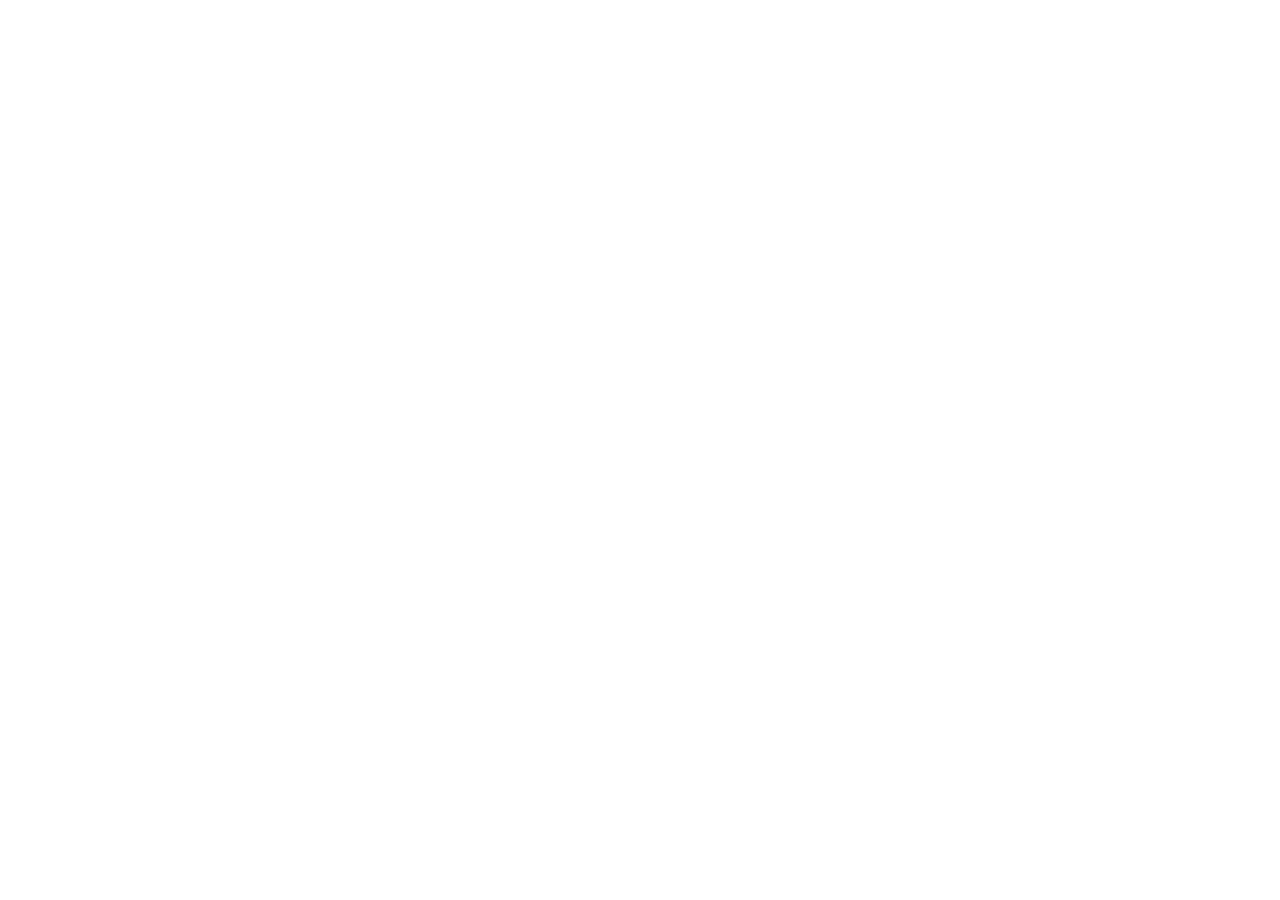
==== commit 706537af: "Add files via upload" ====
--- a/index.html
+++ b/index.html
@@ -1,30 +1,14 @@
 <!doctype html>
 <html lang="en">
   <head>
-    <meta name="google-site-verification" content="3I2KZp86zklobT-Vl_7xtmGlMmc6WKmhneYgVf89GXw" />
     <meta charset="UTF-8" />
     <meta name="viewport" content="width=device-width, initial-scale=1.0" />
-    <title>The Heritage Kitchen — Classic American & European Recipes</title>
-    <link rel="preconnect" href="https://fonts.googleapis.com">
-    <link rel="preconnect" href="https://fonts.gstatic.com" crossorigin>
-    <link href="https://fonts.googleapis.com/css2?family=Playfair+Display:ital,wght@0,400;0,600;0,700;0,800;1,400&family=Inter:wght@300;400;500;600;700&display=swap" rel="stylesheet">
-    <script type="module" crossorigin>(function(){const f=document.createElement("link").relList;if(f&&f.supports&&f.supports("modulepreload"))return;for(const h of document.querySelectorAll('link[rel="modulepreload"]'))r(h);new MutationObserver(h=>{for(const m of h)if(m.type==="childList")for(const v of m.addedNodes)v.tagName==="LINK"&&v.rel==="modulepreload"&&r(v)}).observe(document,{childList:!0,subtree:!0});function d(h){const m={};return h.integrity&&(m.integrity=h.integrity),h.referrerPolicy&&(m.referrerPolicy=h.referrerPolicy),h.crossOrigin==="use-credentials"?m.credentials="include":h.crossOrigin==="anonymous"?m.credentials="omit":m.credentials="same-origin",m}function r(h){if(h.ep)return;h.ep=!0;const m=d(h);fetch(h.href,m)}})();var Rr={exports:{}},Dn={};var lh;function yg(){if(lh)return Dn;lh=1;var s=Symbol.for("react.transitional.element"),f=Symbol.for("react.fragment");function d(r,h,m){var v=null;if(m!==void 0&&(v=""+m),h.key!==void 0&&(v=""+h.key),"key"in h){m={};for(var z in h)z!=="key"&&(m[z]=h[z])}else m=h;return h=m.ref,{$$typeof:s,type:r,key:v,ref:h!==void 0?h:null,props:m}}return Dn.Fragment=f,Dn.jsx=d,Dn.jsxs=d,Dn}var nh;function vg(){return nh||(nh=1,Rr.exports=yg()),Rr.exports}var o=vg(),Mr={exports:{}},P={};var ih;function xg(){if(ih)return P;ih=1;var s=Symbol.for("react.transitional.element"),f=Symbol.for("react.portal"),d=Symbol.for("react.fragment"),r=Symbol.for("react.strict_mode"),h=Symbol.for("react.profiler"),m=Symbol.for("react.consumer"),v=Symbol.for("react.context"),z=Symbol.for("react.forward_ref"),w=Symbol.for("react.suspense"),b=Symbol.for("react.memo"),R=Symbol.for("react.lazy"),E=Symbol.for("react.activity"),U=Symbol.iterator;function X(y){return y===null||typeof y!="object"?null:(y=U&&y[U]||y["@@iterator"],typeof y=="function"?y:null)}var Q={isMounted:function(){return!1},enqueueForceUpdate:function(){},enqueueReplaceState:function(){},enqueueSetState:function(){}},q=Object.assign,O={};function V(y,D,H){this.props=y,this.context=D,this.refs=O,this.updater=H||Q}V.prototype.isReactComponent={},V.prototype.setState=function(y,D){if(typeof y!="object"&&typeof y!="function"&&y!=null)throw Error("takes an object of state variables to update or a function which returns an object of state variables.");this.updater.enqueueSetState(this,y,D,"setState")},V.prototype.forceUpdate=function(y){this.updater.enqueueForceUpdate(this,y,"forceUpdate")};function W(){}W.prototype=V.prototype;function J(y,D,H){this.props=y,this.context=D,this.refs=O,this.updater=H||Q}var de=J.prototype=new W;de.constructor=J,q(de,V.prototype),de.isPureReactComponent=!0;var ve=Array.isArray;function Ee(){}var $={H:null,A:null,T:null,S:null},Ne=Object.prototype.hasOwnProperty;function Je(y,D,H){var G=H.ref;return{$$typeof:s,type:y,key:D,ref:G!==void 0?G:null,props:H}}function Ot(y,D){return Je(y.type,D,y.props)}function gt(y){return typeof y=="object"&&y!==null&&y.$$typeof===s}function Fe(y){var D={"=":"=0",":":"=2"};return"$"+y.replace(/[=:]/g,function(H){return D[H]})}var Ut=/\/+/g;function bt(y,D){return typeof y=="object"&&y!==null&&y.key!=null?Fe(""+y.key):D.toString(36)}function _e(y){switch(y.status){case"fulfilled":return y.value;case"rejected":throw y.reason;default:switch(typeof y.status=="string"?y.then(Ee,Ee):(y.status="pending",y.then(function(D){y.status==="pending"&&(y.status="fulfilled",y.value=D)},function(D){y.status==="pending"&&(y.status="rejected",y.reason=D)})),y.status){case"fulfilled":return y.value;case"rejected":throw y.reason}}throw y}function C(y,D,H,G,I){var ae=typeof y;(ae==="undefined"||ae==="boolean")&&(y=null);var fe=!1;if(y===null)fe=!0;else switch(ae){case"bigint":case"string":case"number":fe=!0;break;case"object":switch(y.$$typeof){case s:case f:fe=!0;break;case R:return fe=y._init,C(fe(y._payload),D,H,G,I)}}if(fe)return I=I(y),fe=G===""?"."+bt(y,0):G,ve(I)?(H="",fe!=null&&(H=fe.replace(Ut,"$&/")+"/"),C(I,D,H,"",function(Ll){return Ll})):I!=null&&(gt(I)&&(I=Ot(I,H+(I.key==null||y&&y.key===I.key?"":(""+I.key).replace(Ut,"$&/")+"/")+fe)),D.push(I)),1;fe=0;var $e=G===""?".":G+":";if(ve(y))for(var Ce=0;Ce<y.length;Ce++)G=y[Ce],ae=$e+bt(G,Ce),fe+=C(G,D,H,ae,I);else if(Ce=X(y),typeof Ce=="function")for(y=Ce.call(y),Ce=0;!(G=y.next()).done;)G=G.value,ae=$e+bt(G,Ce++),fe+=C(G,D,H,ae,I);else if(ae==="object"){if(typeof y.then=="function")return C(_e(y),D,H,G,I);throw D=String(y),Error("Objects are not valid as a React child (found: "+(D==="[object Object]"?"object with keys {"+Object.keys(y).join(", ")+"}":D)+"). If you meant to render a collection of children, use an array instead.")}return fe}function B(y,D,H){if(y==null)return y;var G=[],I=0;return C(y,G,"","",function(ae){return D.call(H,ae,I++)}),G}function F(y){if(y._status===-1){var D=y._result;D=D(),D.then(function(H){(y._status===0||y._status===-1)&&(y._status=1,y._result=H)},function(H){(y._status===0||y._status===-1)&&(y._status=2,y._result=H)}),y._status===-1&&(y._status=0,y._result=D)}if(y._status===1)return y._result.default;throw y._result}var pe=typeof reportError=="function"?reportError:function(y){if(typeof window=="object"&&typeof window.ErrorEvent=="function"){var D=new window.ErrorEvent("error",{bubbles:!0,cancelable:!0,message:typeof y=="object"&&y!==null&&typeof y.message=="string"?String(y.message):String(y),error:y});if(!window.dispatchEvent(D))return}else if(typeof process=="object"&&typeof process.emit=="function"){process.emit("uncaughtException",y);return}console.error(y)},xe={map:B,forEach:function(y,D,H){B(y,function(){D.apply(this,arguments)},H)},count:function(y){var D=0;return B(y,function(){D++}),D},toArray:function(y){return B(y,function(D){return D})||[]},only:function(y){if(!gt(y))throw Error("React.Children.only expected to receive a single React element child.");return y}};return P.Activity=E,P.Children=xe,P.Component=V,P.Fragment=d,P.Profiler=h,P.PureComponent=J,P.StrictMode=r,P.Suspense=w,P.__CLIENT_INTERNALS_DO_NOT_USE_OR_WARN_USERS_THEY_CANNOT_UPGRADE=$,P.__COMPILER_RUNTIME={__proto__:null,c:function(y){return $.H.useMemoCache(y)}},P.cache=function(y){return function(){return y.apply(null,arguments)}},P.cacheSignal=function(){return null},P.cloneElement=function(y,D,H){if(y==null)throw Error("The argument must be a React element, but you passed "+y+".");var G=q({},y.props),I=y.key;if(D!=null)for(ae in D.key!==void 0&&(I=""+D.key),D)!Ne.call(D,ae)||ae==="key"||ae==="__self"||ae==="__source"||ae==="ref"&&D.ref===void 0||(G[ae]=D[ae]);var ae=arguments.length-2;if(ae===1)G.children=H;else if(1<ae){for(var fe=Array(ae),$e=0;$e<ae;$e++)fe[$e]=arguments[$e+2];G.children=fe}return Je(y.type,I,G)},P.createContext=function(y){return y={$$typeof:v,_currentValue:y,_currentValue2:y,_threadCount:0,Provider:null,Consumer:null},y.Provider=y,y.Consumer={$$typeof:m,_context:y},y},P.createElement=function(y,D,H){var G,I={},ae=null;if(D!=null)for(G in D.key!==void 0&&(ae=""+D.key),D)Ne.call(D,G)&&G!=="key"&&G!=="__self"&&G!=="__source"&&(I[G]=D[G]);var fe=arguments.length-2;if(fe===1)I.children=H;else if(1<fe){for(var $e=Array(fe),Ce=0;Ce<fe;Ce++)$e[Ce]=arguments[Ce+2];I.children=$e}if(y&&y.defaultProps)for(G in fe=y.defaultProps,fe)I[G]===void 0&&(I[G]=fe[G]);return Je(y,ae,I)},P.createRef=function(){return{current:null}},P.forwardRef=function(y){return{$$typeof:z,render:y}},P.isValidElement=gt,P.lazy=function(y){return{$$typeof:R,_payload:{_status:-1,_result:y},_init:F}},P.memo=function(y,D){return{$$typeof:b,type:y,compare:D===void 0?null:D}},P.startTransition=function(y){var D=$.T,H={};$.T=H;try{var G=y(),I=$.S;I!==null&&I(H,G),typeof G=="object"&&G!==null&&typeof G.then=="function"&&G.then(Ee,pe)}catch(ae){pe(ae)}finally{D!==null&&H.types!==null&&(D.types=H.types),$.T=D}},P.unstable_useCacheRefresh=function(){return $.H.useCacheRefresh()},P.use=function(y){return $.H.use(y)},P.useActionState=function(y,D,H){return $.H.useActionState(y,D,H)},P.useCallback=function(y,D){return $.H.useCallback(y,D)},P.useContext=function(y){return $.H.useContext(y)},P.useDebugValue=function(){},P.useDeferredValue=function(y,D){return $.H.useDeferredValue(y,D)},P.useEffect=function(y,D){return $.H.useEffect(y,D)},P.useEffectEvent=function(y){return $.H.useEffectEvent(y)},P.useId=function(){return $.H.useId()},P.useImperativeHandle=function(y,D,H){return $.H.useImperativeHandle(y,D,H)},P.useInsertionEffect=function(y,D){return $.H.useInsertionEffect(y,D)},P.useLayoutEffect=function(y,D){return $.H.useLayoutEffect(y,D)},P.useMemo=function(y,D){return $.H.useMemo(y,D)},P.useOptimistic=function(y,D){return $.H.useOptimistic(y,D)},P.useReducer=function(y,D,H){return $.H.useReducer(y,D,H)},P.useRef=function(y){return $.H.useRef(y)},P.useState=function(y){return $.H.useState(y)},P.useSyncExternalStore=function(y,D,H){return $.H.useSyncExternalStore(y,D,H)},P.useTransition=function(){return $.H.useTransition()},P.version="19.2.3",P}var sh;function Xr(){return sh||(sh=1,Mr.exports=xg()),Mr.exports}var j=Xr(),_r={exports:{}},On={},Dr={exports:{}},Or={};var uh;function wg(){return uh||(uh=1,(function(s){function f(C,B){var F=C.length;C.push(B);e:for(;0<F;){var pe=F-1>>>1,xe=C[pe];if(0<h(xe,B))C[pe]=B,C[F]=xe,F=pe;else break e}}function d(C){return C.length===0?null:C[0]}function r(C){if(C.length===0)return null;var B=C[0],F=C.pop();if(F!==B){C[0]=F;e:for(var pe=0,xe=C.length,y=xe>>>1;pe<y;){var D=2*(pe+1)-1,H=C[D],G=D+1,I=C[G];if(0>h(H,F))G<xe&&0>h(I,H)?(C[pe]=I,C[G]=F,pe=G):(C[pe]=H,C[D]=F,pe=D);else if(G<xe&&0>h(I,F))C[pe]=I,C[G]=F,pe=G;else break e}}return B}function h(C,B){var F=C.sortIndex-B.sortIndex;return F!==0?F:C.id-B.id}if(s.unstable_now=void 0,typeof performance=="object"&&typeof performance.now=="function"){var m=performance;s.unstable_now=function(){return m.now()}}else{var v=Date,z=v.now();s.unstable_now=function(){return v.now()-z}}var w=[],b=[],R=1,E=null,U=3,X=!1,Q=!1,q=!1,O=!1,V=typeof setTimeout=="function"?setTimeout:null,W=typeof clearTimeout=="function"?clearTimeout:null,J=typeof setImmediate<"u"?setImmediate:null;function de(C){for(var B=d(b);B!==null;){if(B.callback===null)r(b);else if(B.startTime<=C)r(b),B.sortIndex=B.expirationTime,f(w,B);else break;B=d(b)}}function ve(C){if(q=!1,de(C),!Q)if(d(w)!==null)Q=!0,Ee||(Ee=!0,Fe());else{var B=d(b);B!==null&&_e(ve,B.startTime-C)}}var Ee=!1,$=-1,Ne=5,Je=-1;function Ot(){return O?!0:!(s.unstable_now()-Je<Ne)}function gt(){if(O=!1,Ee){var C=s.unstable_now();Je=C;var B=!0;try{e:{Q=!1,q&&(q=!1,W($),$=-1),X=!0;var F=U;try{t:{for(de(C),E=d(w);E!==null&&!(E.expirationTime>C&&Ot());){var pe=E.callback;if(typeof pe=="function"){E.callback=null,U=E.priorityLevel;var xe=pe(E.expirationTime<=C);if(C=s.unstable_now(),typeof xe=="function"){E.callback=xe,de(C),B=!0;break t}E===d(w)&&r(w),de(C)}else r(w);E=d(w)}if(E!==null)B=!0;else{var y=d(b);y!==null&&_e(ve,y.startTime-C),B=!1}}break e}finally{E=null,U=F,X=!1}B=void 0}}finally{B?Fe():Ee=!1}}}var Fe;if(typeof J=="function")Fe=function(){J(gt)};else if(typeof MessageChannel<"u"){var Ut=new MessageChannel,bt=Ut.port2;Ut.port1.onmessage=gt,Fe=function(){bt.postMessage(null)}}else Fe=function(){V(gt,0)};function _e(C,B){$=V(function(){C(s.unstable_now())},B)}s.unstable_IdlePriority=5,s.unstable_ImmediatePriority=1,s.unstable_LowPriority=4,s.unstable_NormalPriority=3,s.unstable_Profiling=null,s.unstable_UserBlockingPriority=2,s.unstable_cancelCallback=function(C){C.callback=null},s.unstable_forceFrameRate=function(C){0>C||125<C?console.error("forceFrameRate takes a positive int between 0 and 125, forcing frame rates higher than 125 fps is not supported"):Ne=0<C?Math.floor(1e3/C):5},s.unstable_getCurrentPriorityLevel=function(){return U},s.unstable_next=function(C){switch(U){case 1:case 2:case 3:var B=3;break;default:B=U}var F=U;U=B;try{return C()}finally{U=F}},s.unstable_requestPaint=function(){O=!0},s.unstable_runWithPriority=function(C,B){switch(C){case 1:case 2:case 3:case 4:case 5:break;default:C=3}var F=U;U=C;try{return B()}finally{U=F}},s.unstable_scheduleCallback=function(C,B,F){var pe=s.unstable_now();switch(typeof F=="object"&&F!==null?(F=F.delay,F=typeof F=="number"&&0<F?pe+F:pe):F=pe,C){case 1:var xe=-1;break;case 2:xe=250;break;case 5:xe=1073741823;break;case 4:xe=1e4;break;default:xe=5e3}return xe=F+xe,C={id:R++,callback:B,priorityLevel:C,startTime:F,expirationTime:xe,sortIndex:-1},F>pe?(C.sortIndex=F,f(b,C),d(w)===null&&C===d(b)&&(q?(W($),$=-1):q=!0,_e(ve,F-pe))):(C.sortIndex=xe,f(w,C),Q||X||(Q=!0,Ee||(Ee=!0,Fe()))),C},s.unstable_shouldYield=Ot,s.unstable_wrapCallback=function(C){var B=U;return function(){var F=U;U=B;try{return C.apply(this,arguments)}finally{U=F}}}})(Or)),Or}var rh;function Sg(){return rh||(rh=1,Dr.exports=wg()),Dr.exports}var Ur={exports:{}},We={};var oh;function Tg(){if(oh)return We;oh=1;var s=Xr();function f(w){var b="https://react.dev/errors/"+w;if(1<arguments.length){b+="?args[]="+encodeURIComponent(arguments[1]);for(var R=2;R<arguments.length;R++)b+="&args[]="+encodeURIComponent(arguments[R])}return"Minified React error #"+w+"; visit "+b+" for the full message or use the non-minified dev environment for full errors and additional helpful warnings."}function d(){}var r={d:{f:d,r:function(){throw Error(f(522))},D:d,C:d,L:d,m:d,X:d,S:d,M:d},p:0,findDOMNode:null},h=Symbol.for("react.portal");function m(w,b,R){var E=3<arguments.length&&arguments[3]!==void 0?arguments[3]:null;return{$$typeof:h,key:E==null?null:""+E,children:w,containerInfo:b,implementation:R}}var v=s.__CLIENT_INTERNALS_DO_NOT_USE_OR_WARN_USERS_THEY_CANNOT_UPGRADE;function z(w,b){if(w==="font")return"";if(typeof b=="string")return b==="use-credentials"?b:""}return We.__DOM_INTERNALS_DO_NOT_USE_OR_WARN_USERS_THEY_CANNOT_UPGRADE=r,We.createPortal=function(w,b){var R=2<arguments.length&&arguments[2]!==void 0?arguments[2]:null;if(!b||b.nodeType!==1&&b.nodeType!==9&&b.nodeType!==11)throw Error(f(299));return m(w,b,null,R)},We.flushSync=function(w){var b=v.T,R=r.p;try{if(v.T=null,r.p=2,w)return w()}finally{v.T=b,r.p=R,r.d.f()}},We.preconnect=function(w,b){typeof w=="string"&&(b?(b=b.crossOrigin,b=typeof b=="string"?b==="use-credentials"?b:"":void 0):b=null,r.d.C(w,b))},We.prefetchDNS=function(w){typeof w=="string"&&r.d.D(w)},We.preinit=function(w,b){if(typeof w=="string"&&b&&typeof b.as=="string"){var R=b.as,E=z(R,b.crossOrigin),U=typeof b.integrity=="string"?b.integrity:void 0,X=typeof b.fetchPriority=="string"?b.fetchPriority:void 0;R==="style"?r.d.S(w,typeof b.precedence=="string"?b.precedence:void 0,{crossOrigin:E,integrity:U,fetchPriority:X}):R==="script"&&r.d.X(w,{crossOrigin:E,integrity:U,fetchPriority:X,nonce:typeof b.nonce=="string"?b.nonce:void 0})}},We.preinitModule=function(w,b){if(typeof w=="string")if(typeof b=="object"&&b!==null){if(b.as==null||b.as==="script"){var R=z(b.as,b.crossOrigin);r.d.M(w,{crossOrigin:R,integrity:typeof b.integrity=="string"?b.integrity:void 0,nonce:typeof b.nonce=="string"?b.nonce:void 0})}}else b==null&&r.d.M(w)},We.preload=function(w,b){if(typeof w=="string"&&typeof b=="object"&&b!==null&&typeof b.as=="string"){var R=b.as,E=z(R,b.crossOrigin);r.d.L(w,R,{crossOrigin:E,integrity:typeof b.integrity=="string"?b.integrity:void 0,nonce:typeof b.nonce=="string"?b.nonce:void 0,type:typeof b.type=="string"?b.type:void 0,fetchPriority:typeof b.fetchPriority=="string"?b.fetchPriority:void 0,referrerPolicy:typeof b.referrerPolicy=="string"?b.referrerPolicy:void 0,imageSrcSet:typeof b.imageSrcSet=="string"?b.imageSrcSet:void 0,imageSizes:typeof b.imageSizes=="string"?b.imageSizes:void 0,media:typeof b.media=="string"?b.media:void 0})}},We.preloadModule=function(w,b){if(typeof w=="string")if(b){var R=z(b.as,b.crossOrigin);r.d.m(w,{as:typeof b.as=="string"&&b.as!=="script"?b.as:void 0,crossOrigin:R,integrity:typeof b.integrity=="string"?b.integrity:void 0})}else r.d.m(w)},We.requestFormReset=function(w){r.d.r(w)},We.unstable_batchedUpdates=function(w,b){return w(b)},We.useFormState=function(w,b,R){return v.H.useFormState(w,b,R)},We.useFormStatus=function(){return v.H.useHostTransitionStatus()},We.version="19.2.3",We}var ch;function kg(){if(ch)return Ur.exports;ch=1;function s(){if(!(typeof __REACT_DEVTOOLS_GLOBAL_HOOK__>"u"||typeof __REACT_DEVTOOLS_GLOBAL_HOOK__.checkDCE!="function"))try{__REACT_DEVTOOLS_GLOBAL_HOOK__.checkDCE(s)}catch(f){console.error(f)}}return s(),Ur.exports=Tg(),Ur.exports}var fh;function Eg(){if(fh)return On;fh=1;var s=Sg(),f=Xr(),d=kg();function r(e){var t="https://react.dev/errors/"+e;if(1<arguments.length){t+="?args[]="+encodeURIComponent(arguments[1]);for(var a=2;a<arguments.length;a++)t+="&args[]="+encodeURIComponent(arguments[a])}return"Minified React error #"+e+"; visit "+t+" for the full message or use the non-minified dev environment for full errors and additional helpful warnings."}function h(e){return!(!e||e.nodeType!==1&&e.nodeType!==9&&e.nodeType!==11)}function m(e){var t=e,a=e;if(e.alternate)for(;t.return;)t=t.return;else{e=t;do t=e,(t.flags&4098)!==0&&(a=t.return),e=t.return;while(e)}return t.tag===3?a:null}function v(e){if(e.tag===13){var t=e.memoizedState;if(t===null&&(e=e.alternate,e!==null&&(t=e.memoizedState)),t!==null)return t.dehydrated}return null}function z(e){if(e.tag===31){var t=e.memoizedState;if(t===null&&(e=e.alternate,e!==null&&(t=e.memoizedState)),t!==null)return t.dehydrated}return null}function w(e){if(m(e)!==e)throw Error(r(188))}function b(e){var t=e.alternate;if(!t){if(t=m(e),t===null)throw Error(r(188));return t!==e?null:e}for(var a=e,l=t;;){var n=a.return;if(n===null)break;var i=n.alternate;if(i===null){if(l=n.return,l!==null){a=l;continue}break}if(n.child===i.child){for(i=n.child;i;){if(i===a)return w(n),e;if(i===l)return w(n),t;i=i.sibling}throw Error(r(188))}if(a.return!==l.return)a=n,l=i;else{for(var u=!1,c=n.child;c;){if(c===a){u=!0,a=n,l=i;break}if(c===l){u=!0,l=n,a=i;break}c=c.sibling}if(!u){for(c=i.child;c;){if(c===a){u=!0,a=i,l=n;break}if(c===l){u=!0,l=i,a=n;break}c=c.sibling}if(!u)throw Error(r(189))}}if(a.alternate!==l)throw Error(r(190))}if(a.tag!==3)throw Error(r(188));return a.stateNode.current===a?e:t}function R(e){var t=e.tag;if(t===5||t===26||t===27||t===6)return e;for(e=e.child;e!==null;){if(t=R(e),t!==null)return t;e=e.sibling}return null}var E=Object.assign,U=Symbol.for("react.element"),X=Symbol.for("react.transitional.element"),Q=Symbol.for("react.portal"),q=Symbol.for("react.fragment"),O=Symbol.for("react.strict_mode"),V=Symbol.for("react.profiler"),W=Symbol.for("react.consumer"),J=Symbol.for("react.context"),de=Symbol.for("react.forward_ref"),ve=Symbol.for("react.suspense"),Ee=Symbol.for("react.suspense_list"),$=Symbol.for("react.memo"),Ne=Symbol.for("react.lazy"),Je=Symbol.for("react.activity"),Ot=Symbol.for("react.memo_cache_sentinel"),gt=Symbol.iterator;function Fe(e){return e===null||typeof e!="object"?null:(e=gt&&e[gt]||e["@@iterator"],typeof e=="function"?e:null)}var Ut=Symbol.for("react.client.reference");function bt(e){if(e==null)return null;if(typeof e=="function")return e.$$typeof===Ut?null:e.displayName||e.name||null;if(typeof e=="string")return e;switch(e){case q:return"Fragment";case V:return"Profiler";case O:return"StrictMode";case ve:return"Suspense";case Ee:return"SuspenseList";case Je:return"Activity"}if(typeof e=="object")switch(e.$$typeof){case Q:return"Portal";case J:return e.displayName||"Context";case W:return(e._context.displayName||"Context")+".Consumer";case de:var t=e.render;return e=e.displayName,e||(e=t.displayName||t.name||"",e=e!==""?"ForwardRef("+e+")":"ForwardRef"),e;case $:return t=e.displayName||null,t!==null?t:bt(e.type)||"Memo";case Ne:t=e._payload,e=e._init;try{return bt(e(t))}catch{}}return null}var _e=Array.isArray,C=f.__CLIENT_INTERNALS_DO_NOT_USE_OR_WARN_USERS_THEY_CANNOT_UPGRADE,B=d.__DOM_INTERNALS_DO_NOT_USE_OR_WARN_USERS_THEY_CANNOT_UPGRADE,F={pending:!1,data:null,method:null,action:null},pe=[],xe=-1;function y(e){return{current:e}}function D(e){0>xe||(e.current=pe[xe],pe[xe]=null,xe--)}function H(e,t){xe++,pe[xe]=e.current,e.current=t}var G=y(null),I=y(null),ae=y(null),fe=y(null);function $e(e,t){switch(H(ae,t),H(I,e),H(G,null),t.nodeType){case 9:case 11:e=(e=t.documentElement)&&(e=e.namespaceURI)?zd(e):0;break;default:if(e=t.tagName,t=t.namespaceURI)t=zd(t),e=Ad(t,e);else switch(e){case"svg":e=1;break;case"math":e=2;break;default:e=0}}D(G),H(G,e)}function Ce(){D(G),D(I),D(ae)}function Ll(e){e.memoizedState!==null&&H(fe,e);var t=G.current,a=Ad(t,e.type);t!==a&&(H(I,e),H(G,a))}function Qn(e){I.current===e&&(D(G),D(I)),fe.current===e&&(D(fe),Cn._currentValue=F)}var hs,eo;function _a(e){if(hs===void 0)try{throw Error()}catch(a){var t=a.stack.trim().match(/\n( *(at )?)/);hs=t&&t[1]||"",eo=-1<a.stack.indexOf(`
-    at`)?" (<anonymous>)":-1<a.stack.indexOf("@")?"@unknown:0:0":""}return`
-`+hs+e+eo}var ms=!1;function ps(e,t){if(!e||ms)return"";ms=!0;var a=Error.prepareStackTrace;Error.prepareStackTrace=void 0;try{var l={DetermineComponentFrameRoot:function(){try{if(t){var _=function(){throw Error()};if(Object.defineProperty(_.prototype,"props",{set:function(){throw Error()}}),typeof Reflect=="object"&&Reflect.construct){try{Reflect.construct(_,[])}catch(A){var k=A}Reflect.construct(e,[],_)}else{try{_.call()}catch(A){k=A}e.call(_.prototype)}}else{try{throw Error()}catch(A){k=A}(_=e())&&typeof _.catch=="function"&&_.catch(function(){})}}catch(A){if(A&&k&&typeof A.stack=="string")return[A.stack,k.stack]}return[null,null]}};l.DetermineComponentFrameRoot.displayName="DetermineComponentFrameRoot";var n=Object.getOwnPropertyDescriptor(l.DetermineComponentFrameRoot,"name");n&&n.configurable&&Object.defineProperty(l.DetermineComponentFrameRoot,"name",{value:"DetermineComponentFrameRoot"});var i=l.DetermineComponentFrameRoot(),u=i[0],c=i[1];if(u&&c){var p=u.split(`
-`),T=c.split(`
-`);for(n=l=0;l<p.length&&!p[l].includes("DetermineComponentFrameRoot");)l++;for(;n<T.length&&!T[n].includes("DetermineComponentFrameRoot");)n++;if(l===p.length||n===T.length)for(l=p.length-1,n=T.length-1;1<=l&&0<=n&&p[l]!==T[n];)n--;for(;1<=l&&0<=n;l--,n--)if(p[l]!==T[n]){if(l!==1||n!==1)do if(l--,n--,0>n||p[l]!==T[n]){var N=`
-`+p[l].replace(" at new "," at ");return e.displayName&&N.includes("<anonymous>")&&(N=N.replace("<anonymous>",e.displayName)),N}while(1<=l&&0<=n);break}}}finally{ms=!1,Error.prepareStackTrace=a}return(a=e?e.displayName||e.name:"")?_a(a):""}function Fh(e,t){switch(e.tag){case 26:case 27:case 5:return _a(e.type);case 16:return _a("Lazy");case 13:return e.child!==t&&t!==null?_a("Suspense Fallback"):_a("Suspense");case 19:return _a("SuspenseList");case 0:case 15:return ps(e.type,!1);case 11:return ps(e.type.render,!1);case 1:return ps(e.type,!0);case 31:return _a("Activity");default:return""}}function to(e){try{var t="",a=null;do t+=Fh(e,a),a=e,e=e.return;while(e);return t}catch(l){return`
-Error generating stack: `+l.message+`
-`+l.stack}}var gs=Object.prototype.hasOwnProperty,bs=s.unstable_scheduleCallback,ys=s.unstable_cancelCallback,Wh=s.unstable_shouldYield,$h=s.unstable_requestPaint,st=s.unstable_now,Ph=s.unstable_getCurrentPriorityLevel,ao=s.unstable_ImmediatePriority,lo=s.unstable_UserBlockingPriority,Xn=s.unstable_NormalPriority,Ih=s.unstable_LowPriority,no=s.unstable_IdlePriority,em=s.log,tm=s.unstable_setDisableYieldValue,Gl=null,ut=null;function ra(e){if(typeof em=="function"&&tm(e),ut&&typeof ut.setStrictMode=="function")try{ut.setStrictMode(Gl,e)}catch{}}var rt=Math.clz32?Math.clz32:nm,am=Math.log,lm=Math.LN2;function nm(e){return e>>>=0,e===0?32:31-(am(e)/lm|0)|0}var Zn=256,Vn=262144,Kn=4194304;function Da(e){var t=e&42;if(t!==0)return t;switch(e&-e){case 1:return 1;case 2:return 2;case 4:return 4;case 8:return 8;case 16:return 16;case 32:return 32;case 64:return 64;case 128:return 128;case 256:case 512:case 1024:case 2048:case 4096:case 8192:case 16384:case 32768:case 65536:case 131072:return e&261888;case 262144:case 524288:case 1048576:case 2097152:return e&3932160;case 4194304:case 8388608:case 16777216:case 33554432:return e&62914560;case 67108864:return 67108864;case 134217728:return 134217728;case 268435456:return 268435456;case 536870912:return 536870912;case 1073741824:return 0;default:return e}}function Jn(e,t,a){var l=e.pendingLanes;if(l===0)return 0;var n=0,i=e.suspendedLanes,u=e.pingedLanes;e=e.warmLanes;var c=l&134217727;return c!==0?(l=c&~i,l!==0?n=Da(l):(u&=c,u!==0?n=Da(u):a||(a=c&~e,a!==0&&(n=Da(a))))):(c=l&~i,c!==0?n=Da(c):u!==0?n=Da(u):a||(a=l&~e,a!==0&&(n=Da(a)))),n===0?0:t!==0&&t!==n&&(t&i)===0&&(i=n&-n,a=t&-t,i>=a||i===32&&(a&4194048)!==0)?t:n}function Yl(e,t){return(e.pendingLanes&~(e.suspendedLanes&~e.pingedLanes)&t)===0}function im(e,t){switch(e){case 1:case 2:case 4:case 8:case 64:return t+250;case 16:case 32:case 128:case 256:case 512:case 1024:case 2048:case 4096:case 8192:case 16384:case 32768:case 65536:case 131072:case 262144:case 524288:case 1048576:case 2097152:return t+5e3;case 4194304:case 8388608:case 16777216:case 33554432:return-1;case 67108864:case 134217728:case 268435456:case 536870912:case 1073741824:return-1;default:return-1}}function io(){var e=Kn;return Kn<<=1,(Kn&62914560)===0&&(Kn=4194304),e}function vs(e){for(var t=[],a=0;31>a;a++)t.push(e);return t}function Ql(e,t){e.pendingLanes|=t,t!==268435456&&(e.suspendedLanes=0,e.pingedLanes=0,e.warmLanes=0)}function sm(e,t,a,l,n,i){var u=e.pendingLanes;e.pendingLanes=a,e.suspendedLanes=0,e.pingedLanes=0,e.warmLanes=0,e.expiredLanes&=a,e.entangledLanes&=a,e.errorRecoveryDisabledLanes&=a,e.shellSuspendCounter=0;var c=e.entanglements,p=e.expirationTimes,T=e.hiddenUpdates;for(a=u&~a;0<a;){var N=31-rt(a),_=1<<N;c[N]=0,p[N]=-1;var k=T[N];if(k!==null)for(T[N]=null,N=0;N<k.length;N++){var A=k[N];A!==null&&(A.lane&=-536870913)}a&=~_}l!==0&&so(e,l,0),i!==0&&n===0&&e.tag!==0&&(e.suspendedLanes|=i&~(u&~t))}function so(e,t,a){e.pendingLanes|=t,e.suspendedLanes&=~t;var l=31-rt(t);e.entangledLanes|=t,e.entanglements[l]=e.entanglements[l]|1073741824|a&261930}function uo(e,t){var a=e.entangledLanes|=t;for(e=e.entanglements;a;){var l=31-rt(a),n=1<<l;n&t|e[l]&t&&(e[l]|=t),a&=~n}}function ro(e,t){var a=t&-t;return a=(a&42)!==0?1:xs(a),(a&(e.suspendedLanes|t))!==0?0:a}function xs(e){switch(e){case 2:e=1;break;case 8:e=4;break;case 32:e=16;break;case 256:case 512:case 1024:case 2048:case 4096:case 8192:case 16384:case 32768:case 65536:case 131072:case 262144:case 524288:case 1048576:case 2097152:case 4194304:case 8388608:case 16777216:case 33554432:e=128;break;case 268435456:e=134217728;break;default:e=0}return e}function ws(e){return e&=-e,2<e?8<e?(e&134217727)!==0?32:268435456:8:2}function oo(){var e=B.p;return e!==0?e:(e=window.event,e===void 0?32:Wd(e.type))}function co(e,t){var a=B.p;try{return B.p=e,t()}finally{B.p=a}}var oa=Math.random().toString(36).slice(2),Qe="__reactFiber$"+oa,Ie="__reactProps$"+oa,tl="__reactContainer$"+oa,Ss="__reactEvents$"+oa,um="__reactListeners$"+oa,rm="__reactHandles$"+oa,fo="__reactResources$"+oa,Xl="__reactMarker$"+oa;function Ts(e){delete e[Qe],delete e[Ie],delete e[Ss],delete e[um],delete e[rm]}function al(e){var t=e[Qe];if(t)return t;for(var a=e.parentNode;a;){if(t=a[tl]||a[Qe]){if(a=t.alternate,t.child!==null||a!==null&&a.child!==null)for(e=Dd(e);e!==null;){if(a=e[Qe])return a;e=Dd(e)}return t}e=a,a=e.parentNode}return null}function ll(e){if(e=e[Qe]||e[tl]){var t=e.tag;if(t===5||t===6||t===13||t===31||t===26||t===27||t===3)return e}return null}function Zl(e){var t=e.tag;if(t===5||t===26||t===27||t===6)return e.stateNode;throw Error(r(33))}function nl(e){var t=e[fo];return t||(t=e[fo]={hoistableStyles:new Map,hoistableScripts:new Map}),t}function Ge(e){e[Xl]=!0}var ho=new Set,mo={};function Oa(e,t){il(e,t),il(e+"Capture",t)}function il(e,t){for(mo[e]=t,e=0;e<t.length;e++)ho.add(t[e])}var om=RegExp("^[:A-Z_a-z\\u00C0-\\u00D6\\u00D8-\\u00F6\\u00F8-\\u02FF\\u0370-\\u037D\\u037F-\\u1FFF\\u200C-\\u200D\\u2070-\\u218F\\u2C00-\\u2FEF\\u3001-\\uD7FF\\uF900-\\uFDCF\\uFDF0-\\uFFFD][:A-Z_a-z\\u00C0-\\u00D6\\u00D8-\\u00F6\\u00F8-\\u02FF\\u0370-\\u037D\\u037F-\\u1FFF\\u200C-\\u200D\\u2070-\\u218F\\u2C00-\\u2FEF\\u3001-\\uD7FF\\uF900-\\uFDCF\\uFDF0-\\uFFFD\\-.0-9\\u00B7\\u0300-\\u036F\\u203F-\\u2040]*$"),po={},go={};function cm(e){return gs.call(go,e)?!0:gs.call(po,e)?!1:om.test(e)?go[e]=!0:(po[e]=!0,!1)}function Fn(e,t,a){if(cm(t))if(a===null)e.removeAttribute(t);else{switch(typeof a){case"undefined":case"function":case"symbol":e.removeAttribute(t);return;case"boolean":var l=t.toLowerCase().slice(0,5);if(l!=="data-"&&l!=="aria-"){e.removeAttribute(t);return}}e.setAttribute(t,""+a)}}function Wn(e,t,a){if(a===null)e.removeAttribute(t);else{switch(typeof a){case"undefined":case"function":case"symbol":case"boolean":e.removeAttribute(t);return}e.setAttribute(t,""+a)}}function Qt(e,t,a,l){if(l===null)e.removeAttribute(a);else{switch(typeof l){case"undefined":case"function":case"symbol":case"boolean":e.removeAttribute(a);return}e.setAttributeNS(t,a,""+l)}}function yt(e){switch(typeof e){case"bigint":case"boolean":case"number":case"string":case"undefined":return e;case"object":return e;default:return""}}function bo(e){var t=e.type;return(e=e.nodeName)&&e.toLowerCase()==="input"&&(t==="checkbox"||t==="radio")}function fm(e,t,a){var l=Object.getOwnPropertyDescriptor(e.constructor.prototype,t);if(!e.hasOwnProperty(t)&&typeof l<"u"&&typeof l.get=="function"&&typeof l.set=="function"){var n=l.get,i=l.set;return Object.defineProperty(e,t,{configurable:!0,get:function(){return n.call(this)},set:function(u){a=""+u,i.call(this,u)}}),Object.defineProperty(e,t,{enumerable:l.enumerable}),{getValue:function(){return a},setValue:function(u){a=""+u},stopTracking:function(){e._valueTracker=null,delete e[t]}}}}function ks(e){if(!e._valueTracker){var t=bo(e)?"checked":"value";e._valueTracker=fm(e,t,""+e[t])}}function yo(e){if(!e)return!1;var t=e._valueTracker;if(!t)return!0;var a=t.getValue(),l="";return e&&(l=bo(e)?e.checked?"true":"false":e.value),e=l,e!==a?(t.setValue(e),!0):!1}function $n(e){if(e=e||(typeof document<"u"?document:void 0),typeof e>"u")return null;try{return e.activeElement||e.body}catch{return e.body}}var dm=/[\n"\\]/g;function vt(e){return e.replace(dm,function(t){return"\\"+t.charCodeAt(0).toString(16)+" "})}function Es(e,t,a,l,n,i,u,c){e.name="",u!=null&&typeof u!="function"&&typeof u!="symbol"&&typeof u!="boolean"?e.type=u:e.removeAttribute("type"),t!=null?u==="number"?(t===0&&e.value===""||e.value!=t)&&(e.value=""+yt(t)):e.value!==""+yt(t)&&(e.value=""+yt(t)):u!=="submit"&&u!=="reset"||e.removeAttribute("value"),t!=null?zs(e,u,yt(t)):a!=null?zs(e,u,yt(a)):l!=null&&e.removeAttribute("value"),n==null&&i!=null&&(e.defaultChecked=!!i),n!=null&&(e.checked=n&&typeof n!="function"&&typeof n!="symbol"),c!=null&&typeof c!="function"&&typeof c!="symbol"&&typeof c!="boolean"?e.name=""+yt(c):e.removeAttribute("name")}function vo(e,t,a,l,n,i,u,c){if(i!=null&&typeof i!="function"&&typeof i!="symbol"&&typeof i!="boolean"&&(e.type=i),t!=null||a!=null){if(!(i!=="submit"&&i!=="reset"||t!=null)){ks(e);return}a=a!=null?""+yt(a):"",t=t!=null?""+yt(t):a,c||t===e.value||(e.value=t),e.defaultValue=t}l=l??n,l=typeof l!="function"&&typeof l!="symbol"&&!!l,e.checked=c?e.checked:!!l,e.defaultChecked=!!l,u!=null&&typeof u!="function"&&typeof u!="symbol"&&typeof u!="boolean"&&(e.name=u),ks(e)}function zs(e,t,a){t==="number"&&$n(e.ownerDocument)===e||e.defaultValue===""+a||(e.defaultValue=""+a)}function sl(e,t,a,l){if(e=e.options,t){t={};for(var n=0;n<a.length;n++)t["$"+a[n]]=!0;for(a=0;a<e.length;a++)n=t.hasOwnProperty("$"+e[a].value),e[a].selected!==n&&(e[a].selected=n),n&&l&&(e[a].defaultSelected=!0)}else{for(a=""+yt(a),t=null,n=0;n<e.length;n++){if(e[n].value===a){e[n].selected=!0,l&&(e[n].defaultSelected=!0);return}t!==null||e[n].disabled||(t=e[n])}t!==null&&(t.selected=!0)}}function xo(e,t,a){if(t!=null&&(t=""+yt(t),t!==e.value&&(e.value=t),a==null)){e.defaultValue!==t&&(e.defaultValue=t);return}e.defaultValue=a!=null?""+yt(a):""}function wo(e,t,a,l){if(t==null){if(l!=null){if(a!=null)throw Error(r(92));if(_e(l)){if(1<l.length)throw Error(r(93));l=l[0]}a=l}a==null&&(a=""),t=a}a=yt(t),e.defaultValue=a,l=e.textContent,l===a&&l!==""&&l!==null&&(e.value=l),ks(e)}function ul(e,t){if(t){var a=e.firstChild;if(a&&a===e.lastChild&&a.nodeType===3){a.nodeValue=t;return}}e.textContent=t}var hm=new Set("animationIterationCount aspectRatio borderImageOutset borderImageSlice borderImageWidth boxFlex boxFlexGroup boxOrdinalGroup columnCount columns flex flexGrow flexPositive flexShrink flexNegative flexOrder gridArea gridRow gridRowEnd gridRowSpan gridRowStart gridColumn gridColumnEnd gridColumnSpan gridColumnStart fontWeight lineClamp lineHeight opacity order orphans scale tabSize widows zIndex zoom fillOpacity floodOpacity stopOpacity strokeDasharray strokeDashoffset strokeMiterlimit strokeOpacity strokeWidth MozAnimationIterationCount MozBoxFlex MozBoxFlexGroup MozLineClamp msAnimationIterationCount msFlex msZoom msFlexGrow msFlexNegative msFlexOrder msFlexPositive msFlexShrink msGridColumn msGridColumnSpan msGridRow msGridRowSpan WebkitAnimationIterationCount WebkitBoxFlex WebKitBoxFlexGroup WebkitBoxOrdinalGroup WebkitColumnCount WebkitColumns WebkitFlex WebkitFlexGrow WebkitFlexPositive WebkitFlexShrink WebkitLineClamp".split(" "));function So(e,t,a){var l=t.indexOf("--")===0;a==null||typeof a=="boolean"||a===""?l?e.setProperty(t,""):t==="float"?e.cssFloat="":e[t]="":l?e.setProperty(t,a):typeof a!="number"||a===0||hm.has(t)?t==="float"?e.cssFloat=a:e[t]=(""+a).trim():e[t]=a+"px"}function To(e,t,a){if(t!=null&&typeof t!="object")throw Error(r(62));if(e=e.style,a!=null){for(var l in a)!a.hasOwnProperty(l)||t!=null&&t.hasOwnProperty(l)||(l.indexOf("--")===0?e.setProperty(l,""):l==="float"?e.cssFloat="":e[l]="");for(var n in t)l=t[n],t.hasOwnProperty(n)&&a[n]!==l&&So(e,n,l)}else for(var i in t)t.hasOwnProperty(i)&&So(e,i,t[i])}function As(e){if(e.indexOf("-")===-1)return!1;switch(e){case"annotation-xml":case"color-profile":case"font-face":case"font-face-src":case"font-face-uri":case"font-face-format":case"font-face-name":case"missing-glyph":return!1;default:return!0}}var mm=new Map([["acceptCharset","accept-charset"],["htmlFor","for"],["httpEquiv","http-equiv"],["crossOrigin","crossorigin"],["accentHeight","accent-height"],["alignmentBaseline","alignment-baseline"],["arabicForm","arabic-form"],["baselineShift","baseline-shift"],["capHeight","cap-height"],["clipPath","clip-path"],["clipRule","clip-rule"],["colorInterpolation","color-interpolation"],["colorInterpolationFilters","color-interpolation-filters"],["colorProfile","color-profile"],["colorRendering","color-rendering"],["dominantBaseline","dominant-baseline"],["enableBackground","enable-background"],["fillOpacity","fill-opacity"],["fillRule","fill-rule"],["floodColor","flood-color"],["floodOpacity","flood-opacity"],["fontFamily","font-family"],["fontSize","font-size"],["fontSizeAdjust","font-size-adjust"],["fontStretch","font-stretch"],["fontStyle","font-style"],["fontVariant","font-variant"],["fontWeight","font-weight"],["glyphName","glyph-name"],["glyphOrientationHorizontal","glyph-orientation-horizontal"],["glyphOrientationVertical","glyph-orientation-vertical"],["horizAdvX","horiz-adv-x"],["horizOriginX","horiz-origin-x"],["imageRendering","image-rendering"],["letterSpacing","letter-spacing"],["lightingColor","lighting-color"],["markerEnd","marker-end"],["markerMid","marker-mid"],["markerStart","marker-start"],["overlinePosition","overline-position"],["overlineThickness","overline-thickness"],["paintOrder","paint-order"],["panose-1","panose-1"],["pointerEvents","pointer-events"],["renderingIntent","rendering-intent"],["shapeRendering","shape-rendering"],["stopColor","stop-color"],["stopOpacity","stop-opacity"],["strikethroughPosition","strikethrough-position"],["strikethroughThickness","strikethrough-thickness"],["strokeDasharray","stroke-dasharray"],["strokeDashoffset","stroke-dashoffset"],["strokeLinecap","stroke-linecap"],["strokeLinejoin","stroke-linejoin"],["strokeMiterlimit","stroke-miterlimit"],["strokeOpacity","stroke-opacity"],["strokeWidth","stroke-width"],["textAnchor","text-anchor"],["textDecoration","text-decoration"],["textRendering","text-rendering"],["transformOrigin","transform-origin"],["underlinePosition","underline-position"],["underlineThickness","underline-thickness"],["unicodeBidi","unicode-bidi"],["unicodeRange","unicode-range"],["unitsPerEm","units-per-em"],["vAlphabetic","v-alphabetic"],["vHanging","v-hanging"],["vIdeographic","v-ideographic"],["vMathematical","v-mathematical"],["vectorEffect","vector-effect"],["vertAdvY","vert-adv-y"],["vertOriginX","vert-origin-x"],["vertOriginY","vert-origin-y"],["wordSpacing","word-spacing"],["writingMode","writing-mode"],["xmlnsXlink","xmlns:xlink"],["xHeight","x-height"]]),pm=/^[\u0000-\u001F ]*j[\r\n\t]*a[\r\n\t]*v[\r\n\t]*a[\r\n\t]*s[\r\n\t]*c[\r\n\t]*r[\r\n\t]*i[\r\n\t]*p[\r\n\t]*t[\r\n\t]*:/i;function Pn(e){return pm.test(""+e)?"javascript:throw new Error('React has blocked a javascript: URL as a security precaution.')":e}function Xt(){}var js=null;function Ns(e){return e=e.target||e.srcElement||window,e.correspondingUseElement&&(e=e.correspondingUseElement),e.nodeType===3?e.parentNode:e}var rl=null,ol=null;function ko(e){var t=ll(e);if(t&&(e=t.stateNode)){var a=e[Ie]||null;e:switch(e=t.stateNode,t.type){case"input":if(Es(e,a.value,a.defaultValue,a.defaultValue,a.checked,a.defaultChecked,a.type,a.name),t=a.name,a.type==="radio"&&t!=null){for(a=e;a.parentNode;)a=a.parentNode;for(a=a.querySelectorAll('input[name="'+vt(""+t)+'"][type="radio"]'),t=0;t<a.length;t++){var l=a[t];if(l!==e&&l.form===e.form){var n=l[Ie]||null;if(!n)throw Error(r(90));Es(l,n.value,n.defaultValue,n.defaultValue,n.checked,n.defaultChecked,n.type,n.name)}}for(t=0;t<a.length;t++)l=a[t],l.form===e.form&&yo(l)}break e;case"textarea":xo(e,a.value,a.defaultValue);break e;case"select":t=a.value,t!=null&&sl(e,!!a.multiple,t,!1)}}}var Cs=!1;function Eo(e,t,a){if(Cs)return e(t,a);Cs=!0;try{var l=e(t);return l}finally{if(Cs=!1,(rl!==null||ol!==null)&&(qi(),rl&&(t=rl,e=ol,ol=rl=null,ko(t),e)))for(t=0;t<e.length;t++)ko(e[t])}}function Vl(e,t){var a=e.stateNode;if(a===null)return null;var l=a[Ie]||null;if(l===null)return null;a=l[t];e:switch(t){case"onClick":case"onClickCapture":case"onDoubleClick":case"onDoubleClickCapture":case"onMouseDown":case"onMouseDownCapture":case"onMouseMove":case"onMouseMoveCapture":case"onMouseUp":case"onMouseUpCapture":case"onMouseEnter":(l=!l.disabled)||(e=e.type,l=!(e==="button"||e==="input"||e==="select"||e==="textarea")),e=!l;break e;default:e=!1}if(e)return null;if(a&&typeof a!="function")throw Error(r(231,t,typeof a));return a}var Zt=!(typeof window>"u"||typeof window.document>"u"||typeof window.document.createElement>"u"),Rs=!1;if(Zt)try{var Kl={};Object.defineProperty(Kl,"passive",{get:function(){Rs=!0}}),window.addEventListener("test",Kl,Kl),window.removeEventListener("test",Kl,Kl)}catch{Rs=!1}var ca=null,Ms=null,In=null;function zo(){if(In)return In;var e,t=Ms,a=t.length,l,n="value"in ca?ca.value:ca.textContent,i=n.length;for(e=0;e<a&&t[e]===n[e];e++);var u=a-e;for(l=1;l<=u&&t[a-l]===n[i-l];l++);return In=n.slice(e,1<l?1-l:void 0)}function ei(e){var t=e.keyCode;return"charCode"in e?(e=e.charCode,e===0&&t===13&&(e=13)):e=t,e===10&&(e=13),32<=e||e===13?e:0}function ti(){return!0}function Ao(){return!1}function et(e){function t(a,l,n,i,u){this._reactName=a,this._targetInst=n,this.type=l,this.nativeEvent=i,this.target=u,this.currentTarget=null;for(var c in e)e.hasOwnProperty(c)&&(a=e[c],this[c]=a?a(i):i[c]);return this.isDefaultPrevented=(i.defaultPrevented!=null?i.defaultPrevented:i.returnValue===!1)?ti:Ao,this.isPropagationStopped=Ao,this}return E(t.prototype,{preventDefault:function(){this.defaultPrevented=!0;var a=this.nativeEvent;a&&(a.preventDefault?a.preventDefault():typeof a.returnValue!="unknown"&&(a.returnValue=!1),this.isDefaultPrevented=ti)},stopPropagation:function(){var a=this.nativeEvent;a&&(a.stopPropagation?a.stopPropagation():typeof a.cancelBubble!="unknown"&&(a.cancelBubble=!0),this.isPropagationStopped=ti)},persist:function(){},isPersistent:ti}),t}var Ua={eventPhase:0,bubbles:0,cancelable:0,timeStamp:function(e){return e.timeStamp||Date.now()},defaultPrevented:0,isTrusted:0},ai=et(Ua),Jl=E({},Ua,{view:0,detail:0}),gm=et(Jl),_s,Ds,Fl,li=E({},Jl,{screenX:0,screenY:0,clientX:0,clientY:0,pageX:0,pageY:0,ctrlKey:0,shiftKey:0,altKey:0,metaKey:0,getModifierState:Us,button:0,buttons:0,relatedTarget:function(e){return e.relatedTarget===void 0?e.fromElement===e.srcElement?e.toElement:e.fromElement:e.relatedTarget},movementX:function(e){return"movementX"in e?e.movementX:(e!==Fl&&(Fl&&e.type==="mousemove"?(_s=e.screenX-Fl.screenX,Ds=e.screenY-Fl.screenY):Ds=_s=0,Fl=e),_s)},movementY:function(e){return"movementY"in e?e.movementY:Ds}}),jo=et(li),bm=E({},li,{dataTransfer:0}),ym=et(bm),vm=E({},Jl,{relatedTarget:0}),Os=et(vm),xm=E({},Ua,{animationName:0,elapsedTime:0,pseudoElement:0}),wm=et(xm),Sm=E({},Ua,{clipboardData:function(e){return"clipboardData"in e?e.clipboardData:window.clipboardData}}),Tm=et(Sm),km=E({},Ua,{data:0}),No=et(km),Em={Esc:"Escape",Spacebar:" ",Left:"ArrowLeft",Up:"ArrowUp",Right:"ArrowRight",Down:"ArrowDown",Del:"Delete",Win:"OS",Menu:"ContextMenu",Apps:"ContextMenu",Scroll:"ScrollLock",MozPrintableKey:"Unidentified"},zm={8:"Backspace",9:"Tab",12:"Clear",13:"Enter",16:"Shift",17:"Control",18:"Alt",19:"Pause",20:"CapsLock",27:"Escape",32:" ",33:"PageUp",34:"PageDown",35:"End",36:"Home",37:"ArrowLeft",38:"ArrowUp",39:"ArrowRight",40:"ArrowDown",45:"Insert",46:"Delete",112:"F1",113:"F2",114:"F3",115:"F4",116:"F5",117:"F6",118:"F7",119:"F8",120:"F9",121:"F10",122:"F11",123:"F12",144:"NumLock",145:"ScrollLock",224:"Meta"},Am={Alt:"altKey",Control:"ctrlKey",Meta:"metaKey",Shift:"shiftKey"};function jm(e){var t=this.nativeEvent;return t.getModifierState?t.getModifierState(e):(e=Am[e])?!!t[e]:!1}function Us(){return jm}var Nm=E({},Jl,{key:function(e){if(e.key){var t=Em[e.key]||e.key;if(t!=="Unidentified")return t}return e.type==="keypress"?(e=ei(e),e===13?"Enter":String.fromCharCode(e)):e.type==="keydown"||e.type==="keyup"?zm[e.keyCode]||"Unidentified":""},code:0,location:0,ctrlKey:0,shiftKey:0,altKey:0,metaKey:0,repeat:0,locale:0,getModifierState:Us,charCode:function(e){return e.type==="keypress"?ei(e):0},keyCode:function(e){return e.type==="keydown"||e.type==="keyup"?e.keyCode:0},which:function(e){return e.type==="keypress"?ei(e):e.type==="keydown"||e.type==="keyup"?e.keyCode:0}}),Cm=et(Nm),Rm=E({},li,{pointerId:0,width:0,height:0,pressure:0,tangentialPressure:0,tiltX:0,tiltY:0,twist:0,pointerType:0,isPrimary:0}),Co=et(Rm),Mm=E({},Jl,{touches:0,targetTouches:0,changedTouches:0,altKey:0,metaKey:0,ctrlKey:0,shiftKey:0,getModifierState:Us}),_m=et(Mm),Dm=E({},Ua,{propertyName:0,elapsedTime:0,pseudoElement:0}),Om=et(Dm),Um=E({},li,{deltaX:function(e){return"deltaX"in e?e.deltaX:"wheelDeltaX"in e?-e.wheelDeltaX:0},deltaY:function(e){return"deltaY"in e?e.deltaY:"wheelDeltaY"in e?-e.wheelDeltaY:"wheelDelta"in e?-e.wheelDelta:0},deltaZ:0,deltaMode:0}),Bm=et(Um),Hm=E({},Ua,{newState:0,oldState:0}),qm=et(Hm),Lm=[9,13,27,32],Bs=Zt&&"CompositionEvent"in window,Wl=null;Zt&&"documentMode"in document&&(Wl=document.documentMode);var Gm=Zt&&"TextEvent"in window&&!Wl,Ro=Zt&&(!Bs||Wl&&8<Wl&&11>=Wl),Mo=" ",_o=!1;function Do(e,t){switch(e){case"keyup":return Lm.indexOf(t.keyCode)!==-1;case"keydown":return t.keyCode!==229;case"keypress":case"mousedown":case"focusout":return!0;default:return!1}}function Oo(e){return e=e.detail,typeof e=="object"&&"data"in e?e.data:null}var cl=!1;function Ym(e,t){switch(e){case"compositionend":return Oo(t);case"keypress":return t.which!==32?null:(_o=!0,Mo);case"textInput":return e=t.data,e===Mo&&_o?null:e;default:return null}}function Qm(e,t){if(cl)return e==="compositionend"||!Bs&&Do(e,t)?(e=zo(),In=Ms=ca=null,cl=!1,e):null;switch(e){case"paste":return null;case"keypress":if(!(t.ctrlKey||t.altKey||t.metaKey)||t.ctrlKey&&t.altKey){if(t.char&&1<t.char.length)return t.char;if(t.which)return String.fromCharCode(t.which)}return null;case"compositionend":return Ro&&t.locale!=="ko"?null:t.data;default:return null}}var Xm={color:!0,date:!0,datetime:!0,"datetime-local":!0,email:!0,month:!0,number:!0,password:!0,range:!0,search:!0,tel:!0,text:!0,time:!0,url:!0,week:!0};function Uo(e){var t=e&&e.nodeName&&e.nodeName.toLowerCase();return t==="input"?!!Xm[e.type]:t==="textarea"}function Bo(e,t,a,l){rl?ol?ol.push(l):ol=[l]:rl=l,t=Vi(t,"onChange"),0<t.length&&(a=new ai("onChange","change",null,a,l),e.push({event:a,listeners:t}))}var $l=null,Pl=null;function Zm(e){xd(e,0)}function ni(e){var t=Zl(e);if(yo(t))return e}function Ho(e,t){if(e==="change")return t}var qo=!1;if(Zt){var Hs;if(Zt){var qs="oninput"in document;if(!qs){var Lo=document.createElement("div");Lo.setAttribute("oninput","return;"),qs=typeof Lo.oninput=="function"}Hs=qs}else Hs=!1;qo=Hs&&(!document.documentMode||9<document.documentMode)}function Go(){$l&&($l.detachEvent("onpropertychange",Yo),Pl=$l=null)}function Yo(e){if(e.propertyName==="value"&&ni(Pl)){var t=[];Bo(t,Pl,e,Ns(e)),Eo(Zm,t)}}function Vm(e,t,a){e==="focusin"?(Go(),$l=t,Pl=a,$l.attachEvent("onpropertychange",Yo)):e==="focusout"&&Go()}function Km(e){if(e==="selectionchange"||e==="keyup"||e==="keydown")return ni(Pl)}function Jm(e,t){if(e==="click")return ni(t)}function Fm(e,t){if(e==="input"||e==="change")return ni(t)}function Wm(e,t){return e===t&&(e!==0||1/e===1/t)||e!==e&&t!==t}var ot=typeof Object.is=="function"?Object.is:Wm;function Il(e,t){if(ot(e,t))return!0;if(typeof e!="object"||e===null||typeof t!="object"||t===null)return!1;var a=Object.keys(e),l=Object.keys(t);if(a.length!==l.length)return!1;for(l=0;l<a.length;l++){var n=a[l];if(!gs.call(t,n)||!ot(e[n],t[n]))return!1}return!0}function Qo(e){for(;e&&e.firstChild;)e=e.firstChild;return e}function Xo(e,t){var a=Qo(e);e=0;for(var l;a;){if(a.nodeType===3){if(l=e+a.textContent.length,e<=t&&l>=t)return{node:a,offset:t-e};e=l}e:{for(;a;){if(a.nextSibling){a=a.nextSibling;break e}a=a.parentNode}a=void 0}a=Qo(a)}}function Zo(e,t){return e&&t?e===t?!0:e&&e.nodeType===3?!1:t&&t.nodeType===3?Zo(e,t.parentNode):"contains"in e?e.contains(t):e.compareDocumentPosition?!!(e.compareDocumentPosition(t)&16):!1:!1}function Vo(e){e=e!=null&&e.ownerDocument!=null&&e.ownerDocument.defaultView!=null?e.ownerDocument.defaultView:window;for(var t=$n(e.document);t instanceof e.HTMLIFrameElement;){try{var a=typeof t.contentWindow.location.href=="string"}catch{a=!1}if(a)e=t.contentWindow;else break;t=$n(e.document)}return t}function Ls(e){var t=e&&e.nodeName&&e.nodeName.toLowerCase();return t&&(t==="input"&&(e.type==="text"||e.type==="search"||e.type==="tel"||e.type==="url"||e.type==="password")||t==="textarea"||e.contentEditable==="true")}var $m=Zt&&"documentMode"in document&&11>=document.documentMode,fl=null,Gs=null,en=null,Ys=!1;function Ko(e,t,a){var l=a.window===a?a.document:a.nodeType===9?a:a.ownerDocument;Ys||fl==null||fl!==$n(l)||(l=fl,"selectionStart"in l&&Ls(l)?l={start:l.selectionStart,end:l.selectionEnd}:(l=(l.ownerDocument&&l.ownerDocument.defaultView||window).getSelection(),l={anchorNode:l.anchorNode,anchorOffset:l.anchorOffset,focusNode:l.focusNode,focusOffset:l.focusOffset}),en&&Il(en,l)||(en=l,l=Vi(Gs,"onSelect"),0<l.length&&(t=new ai("onSelect","select",null,t,a),e.push({event:t,listeners:l}),t.target=fl)))}function Ba(e,t){var a={};return a[e.toLowerCase()]=t.toLowerCase(),a["Webkit"+e]="webkit"+t,a["Moz"+e]="moz"+t,a}var dl={animationend:Ba("Animation","AnimationEnd"),animationiteration:Ba("Animation","AnimationIteration"),animationstart:Ba("Animation","AnimationStart"),transitionrun:Ba("Transition","TransitionRun"),transitionstart:Ba("Transition","TransitionStart"),transitioncancel:Ba("Transition","TransitionCancel"),transitionend:Ba("Transition","TransitionEnd")},Qs={},Jo={};Zt&&(Jo=document.createElement("div").style,"AnimationEvent"in window||(delete dl.animationend.animation,delete dl.animationiteration.animation,delete dl.animationstart.animation),"TransitionEvent"in window||delete dl.transitionend.transition);function Ha(e){if(Qs[e])return Qs[e];if(!dl[e])return e;var t=dl[e],a;for(a in t)if(t.hasOwnProperty(a)&&a in Jo)return Qs[e]=t[a];return e}var Fo=Ha("animationend"),Wo=Ha("animationiteration"),$o=Ha("animationstart"),Pm=Ha("transitionrun"),Im=Ha("transitionstart"),ep=Ha("transitioncancel"),Po=Ha("transitionend"),Io=new Map,Xs="abort auxClick beforeToggle cancel canPlay canPlayThrough click close contextMenu copy cut drag dragEnd dragEnter dragExit dragLeave dragOver dragStart drop durationChange emptied encrypted ended error gotPointerCapture input invalid keyDown keyPress keyUp load loadedData loadedMetadata loadStart lostPointerCapture mouseDown mouseMove mouseOut mouseOver mouseUp paste pause play playing pointerCancel pointerDown pointerMove pointerOut pointerOver pointerUp progress rateChange reset resize seeked seeking stalled submit suspend timeUpdate touchCancel touchEnd touchStart volumeChange scroll toggle touchMove waiting wheel".split(" ");Xs.push("scrollEnd");function Ct(e,t){Io.set(e,t),Oa(t,[e])}var ii=typeof reportError=="function"?reportError:function(e){if(typeof window=="object"&&typeof window.ErrorEvent=="function"){var t=new window.ErrorEvent("error",{bubbles:!0,cancelable:!0,message:typeof e=="object"&&e!==null&&typeof e.message=="string"?String(e.message):String(e),error:e});if(!window.dispatchEvent(t))return}else if(typeof process=="object"&&typeof process.emit=="function"){process.emit("uncaughtException",e);return}console.error(e)},xt=[],hl=0,Zs=0;function si(){for(var e=hl,t=Zs=hl=0;t<e;){var a=xt[t];xt[t++]=null;var l=xt[t];xt[t++]=null;var n=xt[t];xt[t++]=null;var i=xt[t];if(xt[t++]=null,l!==null&&n!==null){var u=l.pending;u===null?n.next=n:(n.next=u.next,u.next=n),l.pending=n}i!==0&&ec(a,n,i)}}function ui(e,t,a,l){xt[hl++]=e,xt[hl++]=t,xt[hl++]=a,xt[hl++]=l,Zs|=l,e.lanes|=l,e=e.alternate,e!==null&&(e.lanes|=l)}function Vs(e,t,a,l){return ui(e,t,a,l),ri(e)}function qa(e,t){return ui(e,null,null,t),ri(e)}function ec(e,t,a){e.lanes|=a;var l=e.alternate;l!==null&&(l.lanes|=a);for(var n=!1,i=e.return;i!==null;)i.childLanes|=a,l=i.alternate,l!==null&&(l.childLanes|=a),i.tag===22&&(e=i.stateNode,e===null||e._visibility&1||(n=!0)),e=i,i=i.return;return e.tag===3?(i=e.stateNode,n&&t!==null&&(n=31-rt(a),e=i.hiddenUpdates,l=e[n],l===null?e[n]=[t]:l.push(t),t.lane=a|536870912),i):null}function ri(e){if(50<Tn)throw Tn=0,tr=null,Error(r(185));for(var t=e.return;t!==null;)e=t,t=e.return;return e.tag===3?e.stateNode:null}var ml={};function tp(e,t,a,l){this.tag=e,this.key=a,this.sibling=this.child=this.return=this.stateNode=this.type=this.elementType=null,this.index=0,this.refCleanup=this.ref=null,this.pendingProps=t,this.dependencies=this.memoizedState=this.updateQueue=this.memoizedProps=null,this.mode=l,this.subtreeFlags=this.flags=0,this.deletions=null,this.childLanes=this.lanes=0,this.alternate=null}function ct(e,t,a,l){return new tp(e,t,a,l)}function Ks(e){return e=e.prototype,!(!e||!e.isReactComponent)}function Vt(e,t){var a=e.alternate;return a===null?(a=ct(e.tag,t,e.key,e.mode),a.elementType=e.elementType,a.type=e.type,a.stateNode=e.stateNode,a.alternate=e,e.alternate=a):(a.pendingProps=t,a.type=e.type,a.flags=0,a.subtreeFlags=0,a.deletions=null),a.flags=e.flags&65011712,a.childLanes=e.childLanes,a.lanes=e.lanes,a.child=e.child,a.memoizedProps=e.memoizedProps,a.memoizedState=e.memoizedState,a.updateQueue=e.updateQueue,t=e.dependencies,a.dependencies=t===null?null:{lanes:t.lanes,firstContext:t.firstContext},a.sibling=e.sibling,a.index=e.index,a.ref=e.ref,a.refCleanup=e.refCleanup,a}function tc(e,t){e.flags&=65011714;var a=e.alternate;return a===null?(e.childLanes=0,e.lanes=t,e.child=null,e.subtreeFlags=0,e.memoizedProps=null,e.memoizedState=null,e.updateQueue=null,e.dependencies=null,e.stateNode=null):(e.childLanes=a.childLanes,e.lanes=a.lanes,e.child=a.child,e.subtreeFlags=0,e.deletions=null,e.memoizedProps=a.memoizedProps,e.memoizedState=a.memoizedState,e.updateQueue=a.updateQueue,e.type=a.type,t=a.dependencies,e.dependencies=t===null?null:{lanes:t.lanes,firstContext:t.firstContext}),e}function oi(e,t,a,l,n,i){var u=0;if(l=e,typeof e=="function")Ks(e)&&(u=1);else if(typeof e=="string")u=sg(e,a,G.current)?26:e==="html"||e==="head"||e==="body"?27:5;else e:switch(e){case Je:return e=ct(31,a,t,n),e.elementType=Je,e.lanes=i,e;case q:return La(a.children,n,i,t);case O:u=8,n|=24;break;case V:return e=ct(12,a,t,n|2),e.elementType=V,e.lanes=i,e;case ve:return e=ct(13,a,t,n),e.elementType=ve,e.lanes=i,e;case Ee:return e=ct(19,a,t,n),e.elementType=Ee,e.lanes=i,e;default:if(typeof e=="object"&&e!==null)switch(e.$$typeof){case J:u=10;break e;case W:u=9;break e;case de:u=11;break e;case $:u=14;break e;case Ne:u=16,l=null;break e}u=29,a=Error(r(130,e===null?"null":typeof e,"")),l=null}return t=ct(u,a,t,n),t.elementType=e,t.type=l,t.lanes=i,t}function La(e,t,a,l){return e=ct(7,e,l,t),e.lanes=a,e}function Js(e,t,a){return e=ct(6,e,null,t),e.lanes=a,e}function ac(e){var t=ct(18,null,null,0);return t.stateNode=e,t}function Fs(e,t,a){return t=ct(4,e.children!==null?e.children:[],e.key,t),t.lanes=a,t.stateNode={containerInfo:e.containerInfo,pendingChildren:null,implementation:e.implementation},t}var lc=new WeakMap;function wt(e,t){if(typeof e=="object"&&e!==null){var a=lc.get(e);return a!==void 0?a:(t={value:e,source:t,stack:to(t)},lc.set(e,t),t)}return{value:e,source:t,stack:to(t)}}var pl=[],gl=0,ci=null,tn=0,St=[],Tt=0,fa=null,Bt=1,Ht="";function Kt(e,t){pl[gl++]=tn,pl[gl++]=ci,ci=e,tn=t}function nc(e,t,a){St[Tt++]=Bt,St[Tt++]=Ht,St[Tt++]=fa,fa=e;var l=Bt;e=Ht;var n=32-rt(l)-1;l&=~(1<<n),a+=1;var i=32-rt(t)+n;if(30<i){var u=n-n%5;i=(l&(1<<u)-1).toString(32),l>>=u,n-=u,Bt=1<<32-rt(t)+n|a<<n|l,Ht=i+e}else Bt=1<<i|a<<n|l,Ht=e}function Ws(e){e.return!==null&&(Kt(e,1),nc(e,1,0))}function $s(e){for(;e===ci;)ci=pl[--gl],pl[gl]=null,tn=pl[--gl],pl[gl]=null;for(;e===fa;)fa=St[--Tt],St[Tt]=null,Ht=St[--Tt],St[Tt]=null,Bt=St[--Tt],St[Tt]=null}function ic(e,t){St[Tt++]=Bt,St[Tt++]=Ht,St[Tt++]=fa,Bt=t.id,Ht=t.overflow,fa=e}var Xe=null,Se=null,ue=!1,da=null,kt=!1,Ps=Error(r(519));function ha(e){var t=Error(r(418,1<arguments.length&&arguments[1]!==void 0&&arguments[1]?"text":"HTML",""));throw an(wt(t,e)),Ps}function sc(e){var t=e.stateNode,a=e.type,l=e.memoizedProps;switch(t[Qe]=e,t[Ie]=l,a){case"dialog":ne("cancel",t),ne("close",t);break;case"iframe":case"object":case"embed":ne("load",t);break;case"video":case"audio":for(a=0;a<En.length;a++)ne(En[a],t);break;case"source":ne("error",t);break;case"img":case"image":case"link":ne("error",t),ne("load",t);break;case"details":ne("toggle",t);break;case"input":ne("invalid",t),vo(t,l.value,l.defaultValue,l.checked,l.defaultChecked,l.type,l.name,!0);break;case"select":ne("invalid",t);break;case"textarea":ne("invalid",t),wo(t,l.value,l.defaultValue,l.children)}a=l.children,typeof a!="string"&&typeof a!="number"&&typeof a!="bigint"||t.textContent===""+a||l.suppressHydrationWarning===!0||kd(t.textContent,a)?(l.popover!=null&&(ne("beforetoggle",t),ne("toggle",t)),l.onScroll!=null&&ne("scroll",t),l.onScrollEnd!=null&&ne("scrollend",t),l.onClick!=null&&(t.onclick=Xt),t=!0):t=!1,t||ha(e,!0)}function uc(e){for(Xe=e.return;Xe;)switch(Xe.tag){case 5:case 31:case 13:kt=!1;return;case 27:case 3:kt=!0;return;default:Xe=Xe.return}}function bl(e){if(e!==Xe)return!1;if(!ue)return uc(e),ue=!0,!1;var t=e.tag,a;if((a=t!==3&&t!==27)&&((a=t===5)&&(a=e.type,a=!(a!=="form"&&a!=="button")||gr(e.type,e.memoizedProps)),a=!a),a&&Se&&ha(e),uc(e),t===13){if(e=e.memoizedState,e=e!==null?e.dehydrated:null,!e)throw Error(r(317));Se=_d(e)}else if(t===31){if(e=e.memoizedState,e=e!==null?e.dehydrated:null,!e)throw Error(r(317));Se=_d(e)}else t===27?(t=Se,Aa(e.type)?(e=wr,wr=null,Se=e):Se=t):Se=Xe?zt(e.stateNode.nextSibling):null;return!0}function Ga(){Se=Xe=null,ue=!1}function Is(){var e=da;return e!==null&&(nt===null?nt=e:nt.push.apply(nt,e),da=null),e}function an(e){da===null?da=[e]:da.push(e)}var eu=y(null),Ya=null,Jt=null;function ma(e,t,a){H(eu,t._currentValue),t._currentValue=a}function Ft(e){e._currentValue=eu.current,D(eu)}function tu(e,t,a){for(;e!==null;){var l=e.alternate;if((e.childLanes&t)!==t?(e.childLanes|=t,l!==null&&(l.childLanes|=t)):l!==null&&(l.childLanes&t)!==t&&(l.childLanes|=t),e===a)break;e=e.return}}function au(e,t,a,l){var n=e.child;for(n!==null&&(n.return=e);n!==null;){var i=n.dependencies;if(i!==null){var u=n.child;i=i.firstContext;e:for(;i!==null;){var c=i;i=n;for(var p=0;p<t.length;p++)if(c.context===t[p]){i.lanes|=a,c=i.alternate,c!==null&&(c.lanes|=a),tu(i.return,a,e),l||(u=null);break e}i=c.next}}else if(n.tag===18){if(u=n.return,u===null)throw Error(r(341));u.lanes|=a,i=u.alternate,i!==null&&(i.lanes|=a),tu(u,a,e),u=null}else u=n.child;if(u!==null)u.return=n;else for(u=n;u!==null;){if(u===e){u=null;break}if(n=u.sibling,n!==null){n.return=u.return,u=n;break}u=u.return}n=u}}function yl(e,t,a,l){e=null;for(var n=t,i=!1;n!==null;){if(!i){if((n.flags&524288)!==0)i=!0;else if((n.flags&262144)!==0)break}if(n.tag===10){var u=n.alternate;if(u===null)throw Error(r(387));if(u=u.memoizedProps,u!==null){var c=n.type;ot(n.pendingProps.value,u.value)||(e!==null?e.push(c):e=[c])}}else if(n===fe.current){if(u=n.alternate,u===null)throw Error(r(387));u.memoizedState.memoizedState!==n.memoizedState.memoizedState&&(e!==null?e.push(Cn):e=[Cn])}n=n.return}e!==null&&au(t,e,a,l),t.flags|=262144}function fi(e){for(e=e.firstContext;e!==null;){if(!ot(e.context._currentValue,e.memoizedValue))return!0;e=e.next}return!1}function Qa(e){Ya=e,Jt=null,e=e.dependencies,e!==null&&(e.firstContext=null)}function Ze(e){return rc(Ya,e)}function di(e,t){return Ya===null&&Qa(e),rc(e,t)}function rc(e,t){var a=t._currentValue;if(t={context:t,memoizedValue:a,next:null},Jt===null){if(e===null)throw Error(r(308));Jt=t,e.dependencies={lanes:0,firstContext:t},e.flags|=524288}else Jt=Jt.next=t;return a}var ap=typeof AbortController<"u"?AbortController:function(){var e=[],t=this.signal={aborted:!1,addEventListener:function(a,l){e.push(l)}};this.abort=function(){t.aborted=!0,e.forEach(function(a){return a()})}},lp=s.unstable_scheduleCallback,np=s.unstable_NormalPriority,De={$$typeof:J,Consumer:null,Provider:null,_currentValue:null,_currentValue2:null,_threadCount:0};function lu(){return{controller:new ap,data:new Map,refCount:0}}function ln(e){e.refCount--,e.refCount===0&&lp(np,function(){e.controller.abort()})}var nn=null,nu=0,vl=0,xl=null;function ip(e,t){if(nn===null){var a=nn=[];nu=0,vl=ur(),xl={status:"pending",value:void 0,then:function(l){a.push(l)}}}return nu++,t.then(oc,oc),t}function oc(){if(--nu===0&&nn!==null){xl!==null&&(xl.status="fulfilled");var e=nn;nn=null,vl=0,xl=null;for(var t=0;t<e.length;t++)(0,e[t])()}}function sp(e,t){var a=[],l={status:"pending",value:null,reason:null,then:function(n){a.push(n)}};return e.then(function(){l.status="fulfilled",l.value=t;for(var n=0;n<a.length;n++)(0,a[n])(t)},function(n){for(l.status="rejected",l.reason=n,n=0;n<a.length;n++)(0,a[n])(void 0)}),l}var cc=C.S;C.S=function(e,t){Jf=st(),typeof t=="object"&&t!==null&&typeof t.then=="function"&&ip(e,t),cc!==null&&cc(e,t)};var Xa=y(null);function iu(){var e=Xa.current;return e!==null?e:we.pooledCache}function hi(e,t){t===null?H(Xa,Xa.current):H(Xa,t.pool)}function fc(){var e=iu();return e===null?null:{parent:De._currentValue,pool:e}}var wl=Error(r(460)),su=Error(r(474)),mi=Error(r(542)),pi={then:function(){}};function dc(e){return e=e.status,e==="fulfilled"||e==="rejected"}function hc(e,t,a){switch(a=e[a],a===void 0?e.push(t):a!==t&&(t.then(Xt,Xt),t=a),t.status){case"fulfilled":return t.value;case"rejected":throw e=t.reason,pc(e),e;default:if(typeof t.status=="string")t.then(Xt,Xt);else{if(e=we,e!==null&&100<e.shellSuspendCounter)throw Error(r(482));e=t,e.status="pending",e.then(function(l){if(t.status==="pending"){var n=t;n.status="fulfilled",n.value=l}},function(l){if(t.status==="pending"){var n=t;n.status="rejected",n.reason=l}})}switch(t.status){case"fulfilled":return t.value;case"rejected":throw e=t.reason,pc(e),e}throw Va=t,wl}}function Za(e){try{var t=e._init;return t(e._payload)}catch(a){throw a!==null&&typeof a=="object"&&typeof a.then=="function"?(Va=a,wl):a}}var Va=null;function mc(){if(Va===null)throw Error(r(459));var e=Va;return Va=null,e}function pc(e){if(e===wl||e===mi)throw Error(r(483))}var Sl=null,sn=0;function gi(e){var t=sn;return sn+=1,Sl===null&&(Sl=[]),hc(Sl,e,t)}function un(e,t){t=t.props.ref,e.ref=t!==void 0?t:null}function bi(e,t){throw t.$$typeof===U?Error(r(525)):(e=Object.prototype.toString.call(t),Error(r(31,e==="[object Object]"?"object with keys {"+Object.keys(t).join(", ")+"}":e)))}function gc(e){function t(x,g){if(e){var S=x.deletions;S===null?(x.deletions=[g],x.flags|=16):S.push(g)}}function a(x,g){if(!e)return null;for(;g!==null;)t(x,g),g=g.sibling;return null}function l(x){for(var g=new Map;x!==null;)x.key!==null?g.set(x.key,x):g.set(x.index,x),x=x.sibling;return g}function n(x,g){return x=Vt(x,g),x.index=0,x.sibling=null,x}function i(x,g,S){return x.index=S,e?(S=x.alternate,S!==null?(S=S.index,S<g?(x.flags|=67108866,g):S):(x.flags|=67108866,g)):(x.flags|=1048576,g)}function u(x){return e&&x.alternate===null&&(x.flags|=67108866),x}function c(x,g,S,M){return g===null||g.tag!==6?(g=Js(S,x.mode,M),g.return=x,g):(g=n(g,S),g.return=x,g)}function p(x,g,S,M){var Z=S.type;return Z===q?N(x,g,S.props.children,M,S.key):g!==null&&(g.elementType===Z||typeof Z=="object"&&Z!==null&&Z.$$typeof===Ne&&Za(Z)===g.type)?(g=n(g,S.props),un(g,S),g.return=x,g):(g=oi(S.type,S.key,S.props,null,x.mode,M),un(g,S),g.return=x,g)}function T(x,g,S,M){return g===null||g.tag!==4||g.stateNode.containerInfo!==S.containerInfo||g.stateNode.implementation!==S.implementation?(g=Fs(S,x.mode,M),g.return=x,g):(g=n(g,S.children||[]),g.return=x,g)}function N(x,g,S,M,Z){return g===null||g.tag!==7?(g=La(S,x.mode,M,Z),g.return=x,g):(g=n(g,S),g.return=x,g)}function _(x,g,S){if(typeof g=="string"&&g!==""||typeof g=="number"||typeof g=="bigint")return g=Js(""+g,x.mode,S),g.return=x,g;if(typeof g=="object"&&g!==null){switch(g.$$typeof){case X:return S=oi(g.type,g.key,g.props,null,x.mode,S),un(S,g),S.return=x,S;case Q:return g=Fs(g,x.mode,S),g.return=x,g;case Ne:return g=Za(g),_(x,g,S)}if(_e(g)||Fe(g))return g=La(g,x.mode,S,null),g.return=x,g;if(typeof g.then=="function")return _(x,gi(g),S);if(g.$$typeof===J)return _(x,di(x,g),S);bi(x,g)}return null}function k(x,g,S,M){var Z=g!==null?g.key:null;if(typeof S=="string"&&S!==""||typeof S=="number"||typeof S=="bigint")return Z!==null?null:c(x,g,""+S,M);if(typeof S=="object"&&S!==null){switch(S.$$typeof){case X:return S.key===Z?p(x,g,S,M):null;case Q:return S.key===Z?T(x,g,S,M):null;case Ne:return S=Za(S),k(x,g,S,M)}if(_e(S)||Fe(S))return Z!==null?null:N(x,g,S,M,null);if(typeof S.then=="function")return k(x,g,gi(S),M);if(S.$$typeof===J)return k(x,g,di(x,S),M);bi(x,S)}return null}function A(x,g,S,M,Z){if(typeof M=="string"&&M!==""||typeof M=="number"||typeof M=="bigint")return x=x.get(S)||null,c(g,x,""+M,Z);if(typeof M=="object"&&M!==null){switch(M.$$typeof){case X:return x=x.get(M.key===null?S:M.key)||null,p(g,x,M,Z);case Q:return x=x.get(M.key===null?S:M.key)||null,T(g,x,M,Z);case Ne:return M=Za(M),A(x,g,S,M,Z)}if(_e(M)||Fe(M))return x=x.get(S)||null,N(g,x,M,Z,null);if(typeof M.then=="function")return A(x,g,S,gi(M),Z);if(M.$$typeof===J)return A(x,g,S,di(g,M),Z);bi(g,M)}return null}function L(x,g,S,M){for(var Z=null,re=null,Y=g,te=g=0,se=null;Y!==null&&te<S.length;te++){Y.index>te?(se=Y,Y=null):se=Y.sibling;var oe=k(x,Y,S[te],M);if(oe===null){Y===null&&(Y=se);break}e&&Y&&oe.alternate===null&&t(x,Y),g=i(oe,g,te),re===null?Z=oe:re.sibling=oe,re=oe,Y=se}if(te===S.length)return a(x,Y),ue&&Kt(x,te),Z;if(Y===null){for(;te<S.length;te++)Y=_(x,S[te],M),Y!==null&&(g=i(Y,g,te),re===null?Z=Y:re.sibling=Y,re=Y);return ue&&Kt(x,te),Z}for(Y=l(Y);te<S.length;te++)se=A(Y,x,te,S[te],M),se!==null&&(e&&se.alternate!==null&&Y.delete(se.key===null?te:se.key),g=i(se,g,te),re===null?Z=se:re.sibling=se,re=se);return e&&Y.forEach(function(Ma){return t(x,Ma)}),ue&&Kt(x,te),Z}function K(x,g,S,M){if(S==null)throw Error(r(151));for(var Z=null,re=null,Y=g,te=g=0,se=null,oe=S.next();Y!==null&&!oe.done;te++,oe=S.next()){Y.index>te?(se=Y,Y=null):se=Y.sibling;var Ma=k(x,Y,oe.value,M);if(Ma===null){Y===null&&(Y=se);break}e&&Y&&Ma.alternate===null&&t(x,Y),g=i(Ma,g,te),re===null?Z=Ma:re.sibling=Ma,re=Ma,Y=se}if(oe.done)return a(x,Y),ue&&Kt(x,te),Z;if(Y===null){for(;!oe.done;te++,oe=S.next())oe=_(x,oe.value,M),oe!==null&&(g=i(oe,g,te),re===null?Z=oe:re.sibling=oe,re=oe);return ue&&Kt(x,te),Z}for(Y=l(Y);!oe.done;te++,oe=S.next())oe=A(Y,x,te,oe.value,M),oe!==null&&(e&&oe.alternate!==null&&Y.delete(oe.key===null?te:oe.key),g=i(oe,g,te),re===null?Z=oe:re.sibling=oe,re=oe);return e&&Y.forEach(function(bg){return t(x,bg)}),ue&&Kt(x,te),Z}function ye(x,g,S,M){if(typeof S=="object"&&S!==null&&S.type===q&&S.key===null&&(S=S.props.children),typeof S=="object"&&S!==null){switch(S.$$typeof){case X:e:{for(var Z=S.key;g!==null;){if(g.key===Z){if(Z=S.type,Z===q){if(g.tag===7){a(x,g.sibling),M=n(g,S.props.children),M.return=x,x=M;break e}}else if(g.elementType===Z||typeof Z=="object"&&Z!==null&&Z.$$typeof===Ne&&Za(Z)===g.type){a(x,g.sibling),M=n(g,S.props),un(M,S),M.return=x,x=M;break e}a(x,g);break}else t(x,g);g=g.sibling}S.type===q?(M=La(S.props.children,x.mode,M,S.key),M.return=x,x=M):(M=oi(S.type,S.key,S.props,null,x.mode,M),un(M,S),M.return=x,x=M)}return u(x);case Q:e:{for(Z=S.key;g!==null;){if(g.key===Z)if(g.tag===4&&g.stateNode.containerInfo===S.containerInfo&&g.stateNode.implementation===S.implementation){a(x,g.sibling),M=n(g,S.children||[]),M.return=x,x=M;break e}else{a(x,g);break}else t(x,g);g=g.sibling}M=Fs(S,x.mode,M),M.return=x,x=M}return u(x);case Ne:return S=Za(S),ye(x,g,S,M)}if(_e(S))return L(x,g,S,M);if(Fe(S)){if(Z=Fe(S),typeof Z!="function")throw Error(r(150));return S=Z.call(S),K(x,g,S,M)}if(typeof S.then=="function")return ye(x,g,gi(S),M);if(S.$$typeof===J)return ye(x,g,di(x,S),M);bi(x,S)}return typeof S=="string"&&S!==""||typeof S=="number"||typeof S=="bigint"?(S=""+S,g!==null&&g.tag===6?(a(x,g.sibling),M=n(g,S),M.return=x,x=M):(a(x,g),M=Js(S,x.mode,M),M.return=x,x=M),u(x)):a(x,g)}return function(x,g,S,M){try{sn=0;var Z=ye(x,g,S,M);return Sl=null,Z}catch(Y){if(Y===wl||Y===mi)throw Y;var re=ct(29,Y,null,x.mode);return re.lanes=M,re.return=x,re}finally{}}}var Ka=gc(!0),bc=gc(!1),pa=!1;function uu(e){e.updateQueue={baseState:e.memoizedState,firstBaseUpdate:null,lastBaseUpdate:null,shared:{pending:null,lanes:0,hiddenCallbacks:null},callbacks:null}}function ru(e,t){e=e.updateQueue,t.updateQueue===e&&(t.updateQueue={baseState:e.baseState,firstBaseUpdate:e.firstBaseUpdate,lastBaseUpdate:e.lastBaseUpdate,shared:e.shared,callbacks:null})}function ga(e){return{lane:e,tag:0,payload:null,callback:null,next:null}}function ba(e,t,a){var l=e.updateQueue;if(l===null)return null;if(l=l.shared,(ce&2)!==0){var n=l.pending;return n===null?t.next=t:(t.next=n.next,n.next=t),l.pending=t,t=ri(e),ec(e,null,a),t}return ui(e,l,t,a),ri(e)}function rn(e,t,a){if(t=t.updateQueue,t!==null&&(t=t.shared,(a&4194048)!==0)){var l=t.lanes;l&=e.pendingLanes,a|=l,t.lanes=a,uo(e,a)}}function ou(e,t){var a=e.updateQueue,l=e.alternate;if(l!==null&&(l=l.updateQueue,a===l)){var n=null,i=null;if(a=a.firstBaseUpdate,a!==null){do{var u={lane:a.lane,tag:a.tag,payload:a.payload,callback:null,next:null};i===null?n=i=u:i=i.next=u,a=a.next}while(a!==null);i===null?n=i=t:i=i.next=t}else n=i=t;a={baseState:l.baseState,firstBaseUpdate:n,lastBaseUpdate:i,shared:l.shared,callbacks:l.callbacks},e.updateQueue=a;return}e=a.lastBaseUpdate,e===null?a.firstBaseUpdate=t:e.next=t,a.lastBaseUpdate=t}var cu=!1;function on(){if(cu){var e=xl;if(e!==null)throw e}}function cn(e,t,a,l){cu=!1;var n=e.updateQueue;pa=!1;var i=n.firstBaseUpdate,u=n.lastBaseUpdate,c=n.shared.pending;if(c!==null){n.shared.pending=null;var p=c,T=p.next;p.next=null,u===null?i=T:u.next=T,u=p;var N=e.alternate;N!==null&&(N=N.updateQueue,c=N.lastBaseUpdate,c!==u&&(c===null?N.firstBaseUpdate=T:c.next=T,N.lastBaseUpdate=p))}if(i!==null){var _=n.baseState;u=0,N=T=p=null,c=i;do{var k=c.lane&-536870913,A=k!==c.lane;if(A?(ie&k)===k:(l&k)===k){k!==0&&k===vl&&(cu=!0),N!==null&&(N=N.next={lane:0,tag:c.tag,payload:c.payload,callback:null,next:null});e:{var L=e,K=c;k=t;var ye=a;switch(K.tag){case 1:if(L=K.payload,typeof L=="function"){_=L.call(ye,_,k);break e}_=L;break e;case 3:L.flags=L.flags&-65537|128;case 0:if(L=K.payload,k=typeof L=="function"?L.call(ye,_,k):L,k==null)break e;_=E({},_,k);break e;case 2:pa=!0}}k=c.callback,k!==null&&(e.flags|=64,A&&(e.flags|=8192),A=n.callbacks,A===null?n.callbacks=[k]:A.push(k))}else A={lane:k,tag:c.tag,payload:c.payload,callback:c.callback,next:null},N===null?(T=N=A,p=_):N=N.next=A,u|=k;if(c=c.next,c===null){if(c=n.shared.pending,c===null)break;A=c,c=A.next,A.next=null,n.lastBaseUpdate=A,n.shared.pending=null}}while(!0);N===null&&(p=_),n.baseState=p,n.firstBaseUpdate=T,n.lastBaseUpdate=N,i===null&&(n.shared.lanes=0),Sa|=u,e.lanes=u,e.memoizedState=_}}function yc(e,t){if(typeof e!="function")throw Error(r(191,e));e.call(t)}function vc(e,t){var a=e.callbacks;if(a!==null)for(e.callbacks=null,e=0;e<a.length;e++)yc(a[e],t)}var Tl=y(null),yi=y(0);function xc(e,t){e=na,H(yi,e),H(Tl,t),na=e|t.baseLanes}function fu(){H(yi,na),H(Tl,Tl.current)}function du(){na=yi.current,D(Tl),D(yi)}var ft=y(null),Et=null;function ya(e){var t=e.alternate;H(Re,Re.current&1),H(ft,e),Et===null&&(t===null||Tl.current!==null||t.memoizedState!==null)&&(Et=e)}function hu(e){H(Re,Re.current),H(ft,e),Et===null&&(Et=e)}function wc(e){e.tag===22?(H(Re,Re.current),H(ft,e),Et===null&&(Et=e)):va()}function va(){H(Re,Re.current),H(ft,ft.current)}function dt(e){D(ft),Et===e&&(Et=null),D(Re)}var Re=y(0);function vi(e){for(var t=e;t!==null;){if(t.tag===13){var a=t.memoizedState;if(a!==null&&(a=a.dehydrated,a===null||vr(a)||xr(a)))return t}else if(t.tag===19&&(t.memoizedProps.revealOrder==="forwards"||t.memoizedProps.revealOrder==="backwards"||t.memoizedProps.revealOrder==="unstable_legacy-backwards"||t.memoizedProps.revealOrder==="together")){if((t.flags&128)!==0)return t}else if(t.child!==null){t.child.return=t,t=t.child;continue}if(t===e)break;for(;t.sibling===null;){if(t.return===null||t.return===e)return null;t=t.return}t.sibling.return=t.return,t=t.sibling}return null}var Wt=0,ee=null,ge=null,Oe=null,xi=!1,kl=!1,Ja=!1,wi=0,fn=0,El=null,up=0;function Ae(){throw Error(r(321))}function mu(e,t){if(t===null)return!1;for(var a=0;a<t.length&&a<e.length;a++)if(!ot(e[a],t[a]))return!1;return!0}function pu(e,t,a,l,n,i){return Wt=i,ee=t,t.memoizedState=null,t.updateQueue=null,t.lanes=0,C.H=e===null||e.memoizedState===null?nf:Cu,Ja=!1,i=a(l,n),Ja=!1,kl&&(i=Tc(t,a,l,n)),Sc(e),i}function Sc(e){C.H=mn;var t=ge!==null&&ge.next!==null;if(Wt=0,Oe=ge=ee=null,xi=!1,fn=0,El=null,t)throw Error(r(300));e===null||Ue||(e=e.dependencies,e!==null&&fi(e)&&(Ue=!0))}function Tc(e,t,a,l){ee=e;var n=0;do{if(kl&&(El=null),fn=0,kl=!1,25<=n)throw Error(r(301));if(n+=1,Oe=ge=null,e.updateQueue!=null){var i=e.updateQueue;i.lastEffect=null,i.events=null,i.stores=null,i.memoCache!=null&&(i.memoCache.index=0)}C.H=sf,i=t(a,l)}while(kl);return i}function rp(){var e=C.H,t=e.useState()[0];return t=typeof t.then=="function"?dn(t):t,e=e.useState()[0],(ge!==null?ge.memoizedState:null)!==e&&(ee.flags|=1024),t}function gu(){var e=wi!==0;return wi=0,e}function bu(e,t,a){t.updateQueue=e.updateQueue,t.flags&=-2053,e.lanes&=~a}function yu(e){if(xi){for(e=e.memoizedState;e!==null;){var t=e.queue;t!==null&&(t.pending=null),e=e.next}xi=!1}Wt=0,Oe=ge=ee=null,kl=!1,fn=wi=0,El=null}function Pe(){var e={memoizedState:null,baseState:null,baseQueue:null,queue:null,next:null};return Oe===null?ee.memoizedState=Oe=e:Oe=Oe.next=e,Oe}function Me(){if(ge===null){var e=ee.alternate;e=e!==null?e.memoizedState:null}else e=ge.next;var t=Oe===null?ee.memoizedState:Oe.next;if(t!==null)Oe=t,ge=e;else{if(e===null)throw ee.alternate===null?Error(r(467)):Error(r(310));ge=e,e={memoizedState:ge.memoizedState,baseState:ge.baseState,baseQueue:ge.baseQueue,queue:ge.queue,next:null},Oe===null?ee.memoizedState=Oe=e:Oe=Oe.next=e}return Oe}function Si(){return{lastEffect:null,events:null,stores:null,memoCache:null}}function dn(e){var t=fn;return fn+=1,El===null&&(El=[]),e=hc(El,e,t),t=ee,(Oe===null?t.memoizedState:Oe.next)===null&&(t=t.alternate,C.H=t===null||t.memoizedState===null?nf:Cu),e}function Ti(e){if(e!==null&&typeof e=="object"){if(typeof e.then=="function")return dn(e);if(e.$$typeof===J)return Ze(e)}throw Error(r(438,String(e)))}function vu(e){var t=null,a=ee.updateQueue;if(a!==null&&(t=a.memoCache),t==null){var l=ee.alternate;l!==null&&(l=l.updateQueue,l!==null&&(l=l.memoCache,l!=null&&(t={data:l.data.map(function(n){return n.slice()}),index:0})))}if(t==null&&(t={data:[],index:0}),a===null&&(a=Si(),ee.updateQueue=a),a.memoCache=t,a=t.data[t.index],a===void 0)for(a=t.data[t.index]=Array(e),l=0;l<e;l++)a[l]=Ot;return t.index++,a}function $t(e,t){return typeof t=="function"?t(e):t}function ki(e){var t=Me();return xu(t,ge,e)}function xu(e,t,a){var l=e.queue;if(l===null)throw Error(r(311));l.lastRenderedReducer=a;var n=e.baseQueue,i=l.pending;if(i!==null){if(n!==null){var u=n.next;n.next=i.next,i.next=u}t.baseQueue=n=i,l.pending=null}if(i=e.baseState,n===null)e.memoizedState=i;else{t=n.next;var c=u=null,p=null,T=t,N=!1;do{var _=T.lane&-536870913;if(_!==T.lane?(ie&_)===_:(Wt&_)===_){var k=T.revertLane;if(k===0)p!==null&&(p=p.next={lane:0,revertLane:0,gesture:null,action:T.action,hasEagerState:T.hasEagerState,eagerState:T.eagerState,next:null}),_===vl&&(N=!0);else if((Wt&k)===k){T=T.next,k===vl&&(N=!0);continue}else _={lane:0,revertLane:T.revertLane,gesture:null,action:T.action,hasEagerState:T.hasEagerState,eagerState:T.eagerState,next:null},p===null?(c=p=_,u=i):p=p.next=_,ee.lanes|=k,Sa|=k;_=T.action,Ja&&a(i,_),i=T.hasEagerState?T.eagerState:a(i,_)}else k={lane:_,revertLane:T.revertLane,gesture:T.gesture,action:T.action,hasEagerState:T.hasEagerState,eagerState:T.eagerState,next:null},p===null?(c=p=k,u=i):p=p.next=k,ee.lanes|=_,Sa|=_;T=T.next}while(T!==null&&T!==t);if(p===null?u=i:p.next=c,!ot(i,e.memoizedState)&&(Ue=!0,N&&(a=xl,a!==null)))throw a;e.memoizedState=i,e.baseState=u,e.baseQueue=p,l.lastRenderedState=i}return n===null&&(l.lanes=0),[e.memoizedState,l.dispatch]}function wu(e){var t=Me(),a=t.queue;if(a===null)throw Error(r(311));a.lastRenderedReducer=e;var l=a.dispatch,n=a.pending,i=t.memoizedState;if(n!==null){a.pending=null;var u=n=n.next;do i=e(i,u.action),u=u.next;while(u!==n);ot(i,t.memoizedState)||(Ue=!0),t.memoizedState=i,t.baseQueue===null&&(t.baseState=i),a.lastRenderedState=i}return[i,l]}function kc(e,t,a){var l=ee,n=Me(),i=ue;if(i){if(a===void 0)throw Error(r(407));a=a()}else a=t();var u=!ot((ge||n).memoizedState,a);if(u&&(n.memoizedState=a,Ue=!0),n=n.queue,ku(Ac.bind(null,l,n,e),[e]),n.getSnapshot!==t||u||Oe!==null&&Oe.memoizedState.tag&1){if(l.flags|=2048,zl(9,{destroy:void 0},zc.bind(null,l,n,a,t),null),we===null)throw Error(r(349));i||(Wt&127)!==0||Ec(l,t,a)}return a}function Ec(e,t,a){e.flags|=16384,e={getSnapshot:t,value:a},t=ee.updateQueue,t===null?(t=Si(),ee.updateQueue=t,t.stores=[e]):(a=t.stores,a===null?t.stores=[e]:a.push(e))}function zc(e,t,a,l){t.value=a,t.getSnapshot=l,jc(t)&&Nc(e)}function Ac(e,t,a){return a(function(){jc(t)&&Nc(e)})}function jc(e){var t=e.getSnapshot;e=e.value;try{var a=t();return!ot(e,a)}catch{return!0}}function Nc(e){var t=qa(e,2);t!==null&&it(t,e,2)}function Su(e){var t=Pe();if(typeof e=="function"){var a=e;if(e=a(),Ja){ra(!0);try{a()}finally{ra(!1)}}}return t.memoizedState=t.baseState=e,t.queue={pending:null,lanes:0,dispatch:null,lastRenderedReducer:$t,lastRenderedState:e},t}function Cc(e,t,a,l){return e.baseState=a,xu(e,ge,typeof l=="function"?l:$t)}function op(e,t,a,l,n){if(Ai(e))throw Error(r(485));if(e=t.action,e!==null){var i={payload:n,action:e,next:null,isTransition:!0,status:"pending",value:null,reason:null,listeners:[],then:function(u){i.listeners.push(u)}};C.T!==null?a(!0):i.isTransition=!1,l(i),a=t.pending,a===null?(i.next=t.pending=i,Rc(t,i)):(i.next=a.next,t.pending=a.next=i)}}function Rc(e,t){var a=t.action,l=t.payload,n=e.state;if(t.isTransition){var i=C.T,u={};C.T=u;try{var c=a(n,l),p=C.S;p!==null&&p(u,c),Mc(e,t,c)}catch(T){Tu(e,t,T)}finally{i!==null&&u.types!==null&&(i.types=u.types),C.T=i}}else try{i=a(n,l),Mc(e,t,i)}catch(T){Tu(e,t,T)}}function Mc(e,t,a){a!==null&&typeof a=="object"&&typeof a.then=="function"?a.then(function(l){_c(e,t,l)},function(l){return Tu(e,t,l)}):_c(e,t,a)}function _c(e,t,a){t.status="fulfilled",t.value=a,Dc(t),e.state=a,t=e.pending,t!==null&&(a=t.next,a===t?e.pending=null:(a=a.next,t.next=a,Rc(e,a)))}function Tu(e,t,a){var l=e.pending;if(e.pending=null,l!==null){l=l.next;do t.status="rejected",t.reason=a,Dc(t),t=t.next;while(t!==l)}e.action=null}function Dc(e){e=e.listeners;for(var t=0;t<e.length;t++)(0,e[t])()}function Oc(e,t){return t}function Uc(e,t){if(ue){var a=we.formState;if(a!==null){e:{var l=ee;if(ue){if(Se){t:{for(var n=Se,i=kt;n.nodeType!==8;){if(!i){n=null;break t}if(n=zt(n.nextSibling),n===null){n=null;break t}}i=n.data,n=i==="F!"||i==="F"?n:null}if(n){Se=zt(n.nextSibling),l=n.data==="F!";break e}}ha(l)}l=!1}l&&(t=a[0])}}return a=Pe(),a.memoizedState=a.baseState=t,l={pending:null,lanes:0,dispatch:null,lastRenderedReducer:Oc,lastRenderedState:t},a.queue=l,a=tf.bind(null,ee,l),l.dispatch=a,l=Su(!1),i=Nu.bind(null,ee,!1,l.queue),l=Pe(),n={state:t,dispatch:null,action:e,pending:null},l.queue=n,a=op.bind(null,ee,n,i,a),n.dispatch=a,l.memoizedState=e,[t,a,!1]}function Bc(e){var t=Me();return Hc(t,ge,e)}function Hc(e,t,a){if(t=xu(e,t,Oc)[0],e=ki($t)[0],typeof t=="object"&&t!==null&&typeof t.then=="function")try{var l=dn(t)}catch(u){throw u===wl?mi:u}else l=t;t=Me();var n=t.queue,i=n.dispatch;return a!==t.memoizedState&&(ee.flags|=2048,zl(9,{destroy:void 0},cp.bind(null,n,a),null)),[l,i,e]}function cp(e,t){e.action=t}function qc(e){var t=Me(),a=ge;if(a!==null)return Hc(t,a,e);Me(),t=t.memoizedState,a=Me();var l=a.queue.dispatch;return a.memoizedState=e,[t,l,!1]}function zl(e,t,a,l){return e={tag:e,create:a,deps:l,inst:t,next:null},t=ee.updateQueue,t===null&&(t=Si(),ee.updateQueue=t),a=t.lastEffect,a===null?t.lastEffect=e.next=e:(l=a.next,a.next=e,e.next=l,t.lastEffect=e),e}function Lc(){return Me().memoizedState}function Ei(e,t,a,l){var n=Pe();ee.flags|=e,n.memoizedState=zl(1|t,{destroy:void 0},a,l===void 0?null:l)}function zi(e,t,a,l){var n=Me();l=l===void 0?null:l;var i=n.memoizedState.inst;ge!==null&&l!==null&&mu(l,ge.memoizedState.deps)?n.memoizedState=zl(t,i,a,l):(ee.flags|=e,n.memoizedState=zl(1|t,i,a,l))}function Gc(e,t){Ei(8390656,8,e,t)}function ku(e,t){zi(2048,8,e,t)}function fp(e){ee.flags|=4;var t=ee.updateQueue;if(t===null)t=Si(),ee.updateQueue=t,t.events=[e];else{var a=t.events;a===null?t.events=[e]:a.push(e)}}function Yc(e){var t=Me().memoizedState;return fp({ref:t,nextImpl:e}),function(){if((ce&2)!==0)throw Error(r(440));return t.impl.apply(void 0,arguments)}}function Qc(e,t){return zi(4,2,e,t)}function Xc(e,t){return zi(4,4,e,t)}function Zc(e,t){if(typeof t=="function"){e=e();var a=t(e);return function(){typeof a=="function"?a():t(null)}}if(t!=null)return e=e(),t.current=e,function(){t.current=null}}function Vc(e,t,a){a=a!=null?a.concat([e]):null,zi(4,4,Zc.bind(null,t,e),a)}function Eu(){}function Kc(e,t){var a=Me();t=t===void 0?null:t;var l=a.memoizedState;return t!==null&&mu(t,l[1])?l[0]:(a.memoizedState=[e,t],e)}function Jc(e,t){var a=Me();t=t===void 0?null:t;var l=a.memoizedState;if(t!==null&&mu(t,l[1]))return l[0];if(l=e(),Ja){ra(!0);try{e()}finally{ra(!1)}}return a.memoizedState=[l,t],l}function zu(e,t,a){return a===void 0||(Wt&1073741824)!==0&&(ie&261930)===0?e.memoizedState=t:(e.memoizedState=a,e=Wf(),ee.lanes|=e,Sa|=e,a)}function Fc(e,t,a,l){return ot(a,t)?a:Tl.current!==null?(e=zu(e,a,l),ot(e,t)||(Ue=!0),e):(Wt&42)===0||(Wt&1073741824)!==0&&(ie&261930)===0?(Ue=!0,e.memoizedState=a):(e=Wf(),ee.lanes|=e,Sa|=e,t)}function Wc(e,t,a,l,n){var i=B.p;B.p=i!==0&&8>i?i:8;var u=C.T,c={};C.T=c,Nu(e,!1,t,a);try{var p=n(),T=C.S;if(T!==null&&T(c,p),p!==null&&typeof p=="object"&&typeof p.then=="function"){var N=sp(p,l);hn(e,t,N,pt(e))}else hn(e,t,l,pt(e))}catch(_){hn(e,t,{then:function(){},status:"rejected",reason:_},pt())}finally{B.p=i,u!==null&&c.types!==null&&(u.types=c.types),C.T=u}}function dp(){}function Au(e,t,a,l){if(e.tag!==5)throw Error(r(476));var n=$c(e).queue;Wc(e,n,t,F,a===null?dp:function(){return Pc(e),a(l)})}function $c(e){var t=e.memoizedState;if(t!==null)return t;t={memoizedState:F,baseState:F,baseQueue:null,queue:{pending:null,lanes:0,dispatch:null,lastRenderedReducer:$t,lastRenderedState:F},next:null};var a={};return t.next={memoizedState:a,baseState:a,baseQueue:null,queue:{pending:null,lanes:0,dispatch:null,lastRenderedReducer:$t,lastRenderedState:a},next:null},e.memoizedState=t,e=e.alternate,e!==null&&(e.memoizedState=t),t}function Pc(e){var t=$c(e);t.next===null&&(t=e.alternate.memoizedState),hn(e,t.next.queue,{},pt())}function ju(){return Ze(Cn)}function Ic(){return Me().memoizedState}function ef(){return Me().memoizedState}function hp(e){for(var t=e.return;t!==null;){switch(t.tag){case 24:case 3:var a=pt();e=ga(a);var l=ba(t,e,a);l!==null&&(it(l,t,a),rn(l,t,a)),t={cache:lu()},e.payload=t;return}t=t.return}}function mp(e,t,a){var l=pt();a={lane:l,revertLane:0,gesture:null,action:a,hasEagerState:!1,eagerState:null,next:null},Ai(e)?af(t,a):(a=Vs(e,t,a,l),a!==null&&(it(a,e,l),lf(a,t,l)))}function tf(e,t,a){var l=pt();hn(e,t,a,l)}function hn(e,t,a,l){var n={lane:l,revertLane:0,gesture:null,action:a,hasEagerState:!1,eagerState:null,next:null};if(Ai(e))af(t,n);else{var i=e.alternate;if(e.lanes===0&&(i===null||i.lanes===0)&&(i=t.lastRenderedReducer,i!==null))try{var u=t.lastRenderedState,c=i(u,a);if(n.hasEagerState=!0,n.eagerState=c,ot(c,u))return ui(e,t,n,0),we===null&&si(),!1}catch{}finally{}if(a=Vs(e,t,n,l),a!==null)return it(a,e,l),lf(a,t,l),!0}return!1}function Nu(e,t,a,l){if(l={lane:2,revertLane:ur(),gesture:null,action:l,hasEagerState:!1,eagerState:null,next:null},Ai(e)){if(t)throw Error(r(479))}else t=Vs(e,a,l,2),t!==null&&it(t,e,2)}function Ai(e){var t=e.alternate;return e===ee||t!==null&&t===ee}function af(e,t){kl=xi=!0;var a=e.pending;a===null?t.next=t:(t.next=a.next,a.next=t),e.pending=t}function lf(e,t,a){if((a&4194048)!==0){var l=t.lanes;l&=e.pendingLanes,a|=l,t.lanes=a,uo(e,a)}}var mn={readContext:Ze,use:Ti,useCallback:Ae,useContext:Ae,useEffect:Ae,useImperativeHandle:Ae,useLayoutEffect:Ae,useInsertionEffect:Ae,useMemo:Ae,useReducer:Ae,useRef:Ae,useState:Ae,useDebugValue:Ae,useDeferredValue:Ae,useTransition:Ae,useSyncExternalStore:Ae,useId:Ae,useHostTransitionStatus:Ae,useFormState:Ae,useActionState:Ae,useOptimistic:Ae,useMemoCache:Ae,useCacheRefresh:Ae};mn.useEffectEvent=Ae;var nf={readContext:Ze,use:Ti,useCallback:function(e,t){return Pe().memoizedState=[e,t===void 0?null:t],e},useContext:Ze,useEffect:Gc,useImperativeHandle:function(e,t,a){a=a!=null?a.concat([e]):null,Ei(4194308,4,Zc.bind(null,t,e),a)},useLayoutEffect:function(e,t){return Ei(4194308,4,e,t)},useInsertionEffect:function(e,t){Ei(4,2,e,t)},useMemo:function(e,t){var a=Pe();t=t===void 0?null:t;var l=e();if(Ja){ra(!0);try{e()}finally{ra(!1)}}return a.memoizedState=[l,t],l},useReducer:function(e,t,a){var l=Pe();if(a!==void 0){var n=a(t);if(Ja){ra(!0);try{a(t)}finally{ra(!1)}}}else n=t;return l.memoizedState=l.baseState=n,e={pending:null,lanes:0,dispatch:null,lastRenderedReducer:e,lastRenderedState:n},l.queue=e,e=e.dispatch=mp.bind(null,ee,e),[l.memoizedState,e]},useRef:function(e){var t=Pe();return e={current:e},t.memoizedState=e},useState:function(e){e=Su(e);var t=e.queue,a=tf.bind(null,ee,t);return t.dispatch=a,[e.memoizedState,a]},useDebugValue:Eu,useDeferredValue:function(e,t){var a=Pe();return zu(a,e,t)},useTransition:function(){var e=Su(!1);return e=Wc.bind(null,ee,e.queue,!0,!1),Pe().memoizedState=e,[!1,e]},useSyncExternalStore:function(e,t,a){var l=ee,n=Pe();if(ue){if(a===void 0)throw Error(r(407));a=a()}else{if(a=t(),we===null)throw Error(r(349));(ie&127)!==0||Ec(l,t,a)}n.memoizedState=a;var i={value:a,getSnapshot:t};return n.queue=i,Gc(Ac.bind(null,l,i,e),[e]),l.flags|=2048,zl(9,{destroy:void 0},zc.bind(null,l,i,a,t),null),a},useId:function(){var e=Pe(),t=we.identifierPrefix;if(ue){var a=Ht,l=Bt;a=(l&~(1<<32-rt(l)-1)).toString(32)+a,t="_"+t+"R_"+a,a=wi++,0<a&&(t+="H"+a.toString(32)),t+="_"}else a=up++,t="_"+t+"r_"+a.toString(32)+"_";return e.memoizedState=t},useHostTransitionStatus:ju,useFormState:Uc,useActionState:Uc,useOptimistic:function(e){var t=Pe();t.memoizedState=t.baseState=e;var a={pending:null,lanes:0,dispatch:null,lastRenderedReducer:null,lastRenderedState:null};return t.queue=a,t=Nu.bind(null,ee,!0,a),a.dispatch=t,[e,t]},useMemoCache:vu,useCacheRefresh:function(){return Pe().memoizedState=hp.bind(null,ee)},useEffectEvent:function(e){var t=Pe(),a={impl:e};return t.memoizedState=a,function(){if((ce&2)!==0)throw Error(r(440));return a.impl.apply(void 0,arguments)}}},Cu={readContext:Ze,use:Ti,useCallback:Kc,useContext:Ze,useEffect:ku,useImperativeHandle:Vc,useInsertionEffect:Qc,useLayoutEffect:Xc,useMemo:Jc,useReducer:ki,useRef:Lc,useState:function(){return ki($t)},useDebugValue:Eu,useDeferredValue:function(e,t){var a=Me();return Fc(a,ge.memoizedState,e,t)},useTransition:function(){var e=ki($t)[0],t=Me().memoizedState;return[typeof e=="boolean"?e:dn(e),t]},useSyncExternalStore:kc,useId:Ic,useHostTransitionStatus:ju,useFormState:Bc,useActionState:Bc,useOptimistic:function(e,t){var a=Me();return Cc(a,ge,e,t)},useMemoCache:vu,useCacheRefresh:ef};Cu.useEffectEvent=Yc;var sf={readContext:Ze,use:Ti,useCallback:Kc,useContext:Ze,useEffect:ku,useImperativeHandle:Vc,useInsertionEffect:Qc,useLayoutEffect:Xc,useMemo:Jc,useReducer:wu,useRef:Lc,useState:function(){return wu($t)},useDebugValue:Eu,useDeferredValue:function(e,t){var a=Me();return ge===null?zu(a,e,t):Fc(a,ge.memoizedState,e,t)},useTransition:function(){var e=wu($t)[0],t=Me().memoizedState;return[typeof e=="boolean"?e:dn(e),t]},useSyncExternalStore:kc,useId:Ic,useHostTransitionStatus:ju,useFormState:qc,useActionState:qc,useOptimistic:function(e,t){var a=Me();return ge!==null?Cc(a,ge,e,t):(a.baseState=e,[e,a.queue.dispatch])},useMemoCache:vu,useCacheRefresh:ef};sf.useEffectEvent=Yc;function Ru(e,t,a,l){t=e.memoizedState,a=a(l,t),a=a==null?t:E({},t,a),e.memoizedState=a,e.lanes===0&&(e.updateQueue.baseState=a)}var Mu={enqueueSetState:function(e,t,a){e=e._reactInternals;var l=pt(),n=ga(l);n.payload=t,a!=null&&(n.callback=a),t=ba(e,n,l),t!==null&&(it(t,e,l),rn(t,e,l))},enqueueReplaceState:function(e,t,a){e=e._reactInternals;var l=pt(),n=ga(l);n.tag=1,n.payload=t,a!=null&&(n.callback=a),t=ba(e,n,l),t!==null&&(it(t,e,l),rn(t,e,l))},enqueueForceUpdate:function(e,t){e=e._reactInternals;var a=pt(),l=ga(a);l.tag=2,t!=null&&(l.callback=t),t=ba(e,l,a),t!==null&&(it(t,e,a),rn(t,e,a))}};function uf(e,t,a,l,n,i,u){return e=e.stateNode,typeof e.shouldComponentUpdate=="function"?e.shouldComponentUpdate(l,i,u):t.prototype&&t.prototype.isPureReactComponent?!Il(a,l)||!Il(n,i):!0}function rf(e,t,a,l){e=t.state,typeof t.componentWillReceiveProps=="function"&&t.componentWillReceiveProps(a,l),typeof t.UNSAFE_componentWillReceiveProps=="function"&&t.UNSAFE_componentWillReceiveProps(a,l),t.state!==e&&Mu.enqueueReplaceState(t,t.state,null)}function Fa(e,t){var a=t;if("ref"in t){a={};for(var l in t)l!=="ref"&&(a[l]=t[l])}if(e=e.defaultProps){a===t&&(a=E({},a));for(var n in e)a[n]===void 0&&(a[n]=e[n])}return a}function of(e){ii(e)}function cf(e){console.error(e)}function ff(e){ii(e)}function ji(e,t){try{var a=e.onUncaughtError;a(t.value,{componentStack:t.stack})}catch(l){setTimeout(function(){throw l})}}function df(e,t,a){try{var l=e.onCaughtError;l(a.value,{componentStack:a.stack,errorBoundary:t.tag===1?t.stateNode:null})}catch(n){setTimeout(function(){throw n})}}function _u(e,t,a){return a=ga(a),a.tag=3,a.payload={element:null},a.callback=function(){ji(e,t)},a}function hf(e){return e=ga(e),e.tag=3,e}function mf(e,t,a,l){var n=a.type.getDerivedStateFromError;if(typeof n=="function"){var i=l.value;e.payload=function(){return n(i)},e.callback=function(){df(t,a,l)}}var u=a.stateNode;u!==null&&typeof u.componentDidCatch=="function"&&(e.callback=function(){df(t,a,l),typeof n!="function"&&(Ta===null?Ta=new Set([this]):Ta.add(this));var c=l.stack;this.componentDidCatch(l.value,{componentStack:c!==null?c:""})})}function pp(e,t,a,l,n){if(a.flags|=32768,l!==null&&typeof l=="object"&&typeof l.then=="function"){if(t=a.alternate,t!==null&&yl(t,a,n,!0),a=ft.current,a!==null){switch(a.tag){case 31:case 13:return Et===null?Li():a.alternate===null&&je===0&&(je=3),a.flags&=-257,a.flags|=65536,a.lanes=n,l===pi?a.flags|=16384:(t=a.updateQueue,t===null?a.updateQueue=new Set([l]):t.add(l),nr(e,l,n)),!1;case 22:return a.flags|=65536,l===pi?a.flags|=16384:(t=a.updateQueue,t===null?(t={transitions:null,markerInstances:null,retryQueue:new Set([l])},a.updateQueue=t):(a=t.retryQueue,a===null?t.retryQueue=new Set([l]):a.add(l)),nr(e,l,n)),!1}throw Error(r(435,a.tag))}return nr(e,l,n),Li(),!1}if(ue)return t=ft.current,t!==null?((t.flags&65536)===0&&(t.flags|=256),t.flags|=65536,t.lanes=n,l!==Ps&&(e=Error(r(422),{cause:l}),an(wt(e,a)))):(l!==Ps&&(t=Error(r(423),{cause:l}),an(wt(t,a))),e=e.current.alternate,e.flags|=65536,n&=-n,e.lanes|=n,l=wt(l,a),n=_u(e.stateNode,l,n),ou(e,n),je!==4&&(je=2)),!1;var i=Error(r(520),{cause:l});if(i=wt(i,a),Sn===null?Sn=[i]:Sn.push(i),je!==4&&(je=2),t===null)return!0;l=wt(l,a),a=t;do{switch(a.tag){case 3:return a.flags|=65536,e=n&-n,a.lanes|=e,e=_u(a.stateNode,l,e),ou(a,e),!1;case 1:if(t=a.type,i=a.stateNode,(a.flags&128)===0&&(typeof t.getDerivedStateFromError=="function"||i!==null&&typeof i.componentDidCatch=="function"&&(Ta===null||!Ta.has(i))))return a.flags|=65536,n&=-n,a.lanes|=n,n=hf(n),mf(n,e,a,l),ou(a,n),!1}a=a.return}while(a!==null);return!1}var Du=Error(r(461)),Ue=!1;function Ve(e,t,a,l){t.child=e===null?bc(t,null,a,l):Ka(t,e.child,a,l)}function pf(e,t,a,l,n){a=a.render;var i=t.ref;if("ref"in l){var u={};for(var c in l)c!=="ref"&&(u[c]=l[c])}else u=l;return Qa(t),l=pu(e,t,a,u,i,n),c=gu(),e!==null&&!Ue?(bu(e,t,n),Pt(e,t,n)):(ue&&c&&Ws(t),t.flags|=1,Ve(e,t,l,n),t.child)}function gf(e,t,a,l,n){if(e===null){var i=a.type;return typeof i=="function"&&!Ks(i)&&i.defaultProps===void 0&&a.compare===null?(t.tag=15,t.type=i,bf(e,t,i,l,n)):(e=oi(a.type,null,l,t,t.mode,n),e.ref=t.ref,e.return=t,t.child=e)}if(i=e.child,!Yu(e,n)){var u=i.memoizedProps;if(a=a.compare,a=a!==null?a:Il,a(u,l)&&e.ref===t.ref)return Pt(e,t,n)}return t.flags|=1,e=Vt(i,l),e.ref=t.ref,e.return=t,t.child=e}function bf(e,t,a,l,n){if(e!==null){var i=e.memoizedProps;if(Il(i,l)&&e.ref===t.ref)if(Ue=!1,t.pendingProps=l=i,Yu(e,n))(e.flags&131072)!==0&&(Ue=!0);else return t.lanes=e.lanes,Pt(e,t,n)}return Ou(e,t,a,l,n)}function yf(e,t,a,l){var n=l.children,i=e!==null?e.memoizedState:null;if(e===null&&t.stateNode===null&&(t.stateNode={_visibility:1,_pendingMarkers:null,_retryCache:null,_transitions:null}),l.mode==="hidden"){if((t.flags&128)!==0){if(i=i!==null?i.baseLanes|a:a,e!==null){for(l=t.child=e.child,n=0;l!==null;)n=n|l.lanes|l.childLanes,l=l.sibling;l=n&~i}else l=0,t.child=null;return vf(e,t,i,a,l)}if((a&536870912)!==0)t.memoizedState={baseLanes:0,cachePool:null},e!==null&&hi(t,i!==null?i.cachePool:null),i!==null?xc(t,i):fu(),wc(t);else return l=t.lanes=536870912,vf(e,t,i!==null?i.baseLanes|a:a,a,l)}else i!==null?(hi(t,i.cachePool),xc(t,i),va(),t.memoizedState=null):(e!==null&&hi(t,null),fu(),va());return Ve(e,t,n,a),t.child}function pn(e,t){return e!==null&&e.tag===22||t.stateNode!==null||(t.stateNode={_visibility:1,_pendingMarkers:null,_retryCache:null,_transitions:null}),t.sibling}function vf(e,t,a,l,n){var i=iu();return i=i===null?null:{parent:De._currentValue,pool:i},t.memoizedState={baseLanes:a,cachePool:i},e!==null&&hi(t,null),fu(),wc(t),e!==null&&yl(e,t,l,!0),t.childLanes=n,null}function Ni(e,t){return t=Ri({mode:t.mode,children:t.children},e.mode),t.ref=e.ref,e.child=t,t.return=e,t}function xf(e,t,a){return Ka(t,e.child,null,a),e=Ni(t,t.pendingProps),e.flags|=2,dt(t),t.memoizedState=null,e}function gp(e,t,a){var l=t.pendingProps,n=(t.flags&128)!==0;if(t.flags&=-129,e===null){if(ue){if(l.mode==="hidden")return e=Ni(t,l),t.lanes=536870912,pn(null,e);if(hu(t),(e=Se)?(e=Md(e,kt),e=e!==null&&e.data==="&"?e:null,e!==null&&(t.memoizedState={dehydrated:e,treeContext:fa!==null?{id:Bt,overflow:Ht}:null,retryLane:536870912,hydrationErrors:null},a=ac(e),a.return=t,t.child=a,Xe=t,Se=null)):e=null,e===null)throw ha(t);return t.lanes=536870912,null}return Ni(t,l)}var i=e.memoizedState;if(i!==null){var u=i.dehydrated;if(hu(t),n)if(t.flags&256)t.flags&=-257,t=xf(e,t,a);else if(t.memoizedState!==null)t.child=e.child,t.flags|=128,t=null;else throw Error(r(558));else if(Ue||yl(e,t,a,!1),n=(a&e.childLanes)!==0,Ue||n){if(l=we,l!==null&&(u=ro(l,a),u!==0&&u!==i.retryLane))throw i.retryLane=u,qa(e,u),it(l,e,u),Du;Li(),t=xf(e,t,a)}else e=i.treeContext,Se=zt(u.nextSibling),Xe=t,ue=!0,da=null,kt=!1,e!==null&&ic(t,e),t=Ni(t,l),t.flags|=4096;return t}return e=Vt(e.child,{mode:l.mode,children:l.children}),e.ref=t.ref,t.child=e,e.return=t,e}function Ci(e,t){var a=t.ref;if(a===null)e!==null&&e.ref!==null&&(t.flags|=4194816);else{if(typeof a!="function"&&typeof a!="object")throw Error(r(284));(e===null||e.ref!==a)&&(t.flags|=4194816)}}function Ou(e,t,a,l,n){return Qa(t),a=pu(e,t,a,l,void 0,n),l=gu(),e!==null&&!Ue?(bu(e,t,n),Pt(e,t,n)):(ue&&l&&Ws(t),t.flags|=1,Ve(e,t,a,n),t.child)}function wf(e,t,a,l,n,i){return Qa(t),t.updateQueue=null,a=Tc(t,l,a,n),Sc(e),l=gu(),e!==null&&!Ue?(bu(e,t,i),Pt(e,t,i)):(ue&&l&&Ws(t),t.flags|=1,Ve(e,t,a,i),t.child)}function Sf(e,t,a,l,n){if(Qa(t),t.stateNode===null){var i=ml,u=a.contextType;typeof u=="object"&&u!==null&&(i=Ze(u)),i=new a(l,i),t.memoizedState=i.state!==null&&i.state!==void 0?i.state:null,i.updater=Mu,t.stateNode=i,i._reactInternals=t,i=t.stateNode,i.props=l,i.state=t.memoizedState,i.refs={},uu(t),u=a.contextType,i.context=typeof u=="object"&&u!==null?Ze(u):ml,i.state=t.memoizedState,u=a.getDerivedStateFromProps,typeof u=="function"&&(Ru(t,a,u,l),i.state=t.memoizedState),typeof a.getDerivedStateFromProps=="function"||typeof i.getSnapshotBeforeUpdate=="function"||typeof i.UNSAFE_componentWillMount!="function"&&typeof i.componentWillMount!="function"||(u=i.state,typeof i.componentWillMount=="function"&&i.componentWillMount(),typeof i.UNSAFE_componentWillMount=="function"&&i.UNSAFE_componentWillMount(),u!==i.state&&Mu.enqueueReplaceState(i,i.state,null),cn(t,l,i,n),on(),i.state=t.memoizedState),typeof i.componentDidMount=="function"&&(t.flags|=4194308),l=!0}else if(e===null){i=t.stateNode;var c=t.memoizedProps,p=Fa(a,c);i.props=p;var T=i.context,N=a.contextType;u=ml,typeof N=="object"&&N!==null&&(u=Ze(N));var _=a.getDerivedStateFromProps;N=typeof _=="function"||typeof i.getSnapshotBeforeUpdate=="function",c=t.pendingProps!==c,N||typeof i.UNSAFE_componentWillReceiveProps!="function"&&typeof i.componentWillReceiveProps!="function"||(c||T!==u)&&rf(t,i,l,u),pa=!1;var k=t.memoizedState;i.state=k,cn(t,l,i,n),on(),T=t.memoizedState,c||k!==T||pa?(typeof _=="function"&&(Ru(t,a,_,l),T=t.memoizedState),(p=pa||uf(t,a,p,l,k,T,u))?(N||typeof i.UNSAFE_componentWillMount!="function"&&typeof i.componentWillMount!="function"||(typeof i.componentWillMount=="function"&&i.componentWillMount(),typeof i.UNSAFE_componentWillMount=="function"&&i.UNSAFE_componentWillMount()),typeof i.componentDidMount=="function"&&(t.flags|=4194308)):(typeof i.componentDidMount=="function"&&(t.flags|=4194308),t.memoizedProps=l,t.memoizedState=T),i.props=l,i.state=T,i.context=u,l=p):(typeof i.componentDidMount=="function"&&(t.flags|=4194308),l=!1)}else{i=t.stateNode,ru(e,t),u=t.memoizedProps,N=Fa(a,u),i.props=N,_=t.pendingProps,k=i.context,T=a.contextType,p=ml,typeof T=="object"&&T!==null&&(p=Ze(T)),c=a.getDerivedStateFromProps,(T=typeof c=="function"||typeof i.getSnapshotBeforeUpdate=="function")||typeof i.UNSAFE_componentWillReceiveProps!="function"&&typeof i.componentWillReceiveProps!="function"||(u!==_||k!==p)&&rf(t,i,l,p),pa=!1,k=t.memoizedState,i.state=k,cn(t,l,i,n),on();var A=t.memoizedState;u!==_||k!==A||pa||e!==null&&e.dependencies!==null&&fi(e.dependencies)?(typeof c=="function"&&(Ru(t,a,c,l),A=t.memoizedState),(N=pa||uf(t,a,N,l,k,A,p)||e!==null&&e.dependencies!==null&&fi(e.dependencies))?(T||typeof i.UNSAFE_componentWillUpdate!="function"&&typeof i.componentWillUpdate!="function"||(typeof i.componentWillUpdate=="function"&&i.componentWillUpdate(l,A,p),typeof i.UNSAFE_componentWillUpdate=="function"&&i.UNSAFE_componentWillUpdate(l,A,p)),typeof i.componentDidUpdate=="function"&&(t.flags|=4),typeof i.getSnapshotBeforeUpdate=="function"&&(t.flags|=1024)):(typeof i.componentDidUpdate!="function"||u===e.memoizedProps&&k===e.memoizedState||(t.flags|=4),typeof i.getSnapshotBeforeUpdate!="function"||u===e.memoizedProps&&k===e.memoizedState||(t.flags|=1024),t.memoizedProps=l,t.memoizedState=A),i.props=l,i.state=A,i.context=p,l=N):(typeof i.componentDidUpdate!="function"||u===e.memoizedProps&&k===e.memoizedState||(t.flags|=4),typeof i.getSnapshotBeforeUpdate!="function"||u===e.memoizedProps&&k===e.memoizedState||(t.flags|=1024),l=!1)}return i=l,Ci(e,t),l=(t.flags&128)!==0,i||l?(i=t.stateNode,a=l&&typeof a.getDerivedStateFromError!="function"?null:i.render(),t.flags|=1,e!==null&&l?(t.child=Ka(t,e.child,null,n),t.child=Ka(t,null,a,n)):Ve(e,t,a,n),t.memoizedState=i.state,e=t.child):e=Pt(e,t,n),e}function Tf(e,t,a,l){return Ga(),t.flags|=256,Ve(e,t,a,l),t.child}var Uu={dehydrated:null,treeContext:null,retryLane:0,hydrationErrors:null};function Bu(e){return{baseLanes:e,cachePool:fc()}}function Hu(e,t,a){return e=e!==null?e.childLanes&~a:0,t&&(e|=mt),e}function kf(e,t,a){var l=t.pendingProps,n=!1,i=(t.flags&128)!==0,u;if((u=i)||(u=e!==null&&e.memoizedState===null?!1:(Re.current&2)!==0),u&&(n=!0,t.flags&=-129),u=(t.flags&32)!==0,t.flags&=-33,e===null){if(ue){if(n?ya(t):va(),(e=Se)?(e=Md(e,kt),e=e!==null&&e.data!=="&"?e:null,e!==null&&(t.memoizedState={dehydrated:e,treeContext:fa!==null?{id:Bt,overflow:Ht}:null,retryLane:536870912,hydrationErrors:null},a=ac(e),a.return=t,t.child=a,Xe=t,Se=null)):e=null,e===null)throw ha(t);return xr(e)?t.lanes=32:t.lanes=536870912,null}var c=l.children;return l=l.fallback,n?(va(),n=t.mode,c=Ri({mode:"hidden",children:c},n),l=La(l,n,a,null),c.return=t,l.return=t,c.sibling=l,t.child=c,l=t.child,l.memoizedState=Bu(a),l.childLanes=Hu(e,u,a),t.memoizedState=Uu,pn(null,l)):(ya(t),qu(t,c))}var p=e.memoizedState;if(p!==null&&(c=p.dehydrated,c!==null)){if(i)t.flags&256?(ya(t),t.flags&=-257,t=Lu(e,t,a)):t.memoizedState!==null?(va(),t.child=e.child,t.flags|=128,t=null):(va(),c=l.fallback,n=t.mode,l=Ri({mode:"visible",children:l.children},n),c=La(c,n,a,null),c.flags|=2,l.return=t,c.return=t,l.sibling=c,t.child=l,Ka(t,e.child,null,a),l=t.child,l.memoizedState=Bu(a),l.childLanes=Hu(e,u,a),t.memoizedState=Uu,t=pn(null,l));else if(ya(t),xr(c)){if(u=c.nextSibling&&c.nextSibling.dataset,u)var T=u.dgst;u=T,l=Error(r(419)),l.stack="",l.digest=u,an({value:l,source:null,stack:null}),t=Lu(e,t,a)}else if(Ue||yl(e,t,a,!1),u=(a&e.childLanes)!==0,Ue||u){if(u=we,u!==null&&(l=ro(u,a),l!==0&&l!==p.retryLane))throw p.retryLane=l,qa(e,l),it(u,e,l),Du;vr(c)||Li(),t=Lu(e,t,a)}else vr(c)?(t.flags|=192,t.child=e.child,t=null):(e=p.treeContext,Se=zt(c.nextSibling),Xe=t,ue=!0,da=null,kt=!1,e!==null&&ic(t,e),t=qu(t,l.children),t.flags|=4096);return t}return n?(va(),c=l.fallback,n=t.mode,p=e.child,T=p.sibling,l=Vt(p,{mode:"hidden",children:l.children}),l.subtreeFlags=p.subtreeFlags&65011712,T!==null?c=Vt(T,c):(c=La(c,n,a,null),c.flags|=2),c.return=t,l.return=t,l.sibling=c,t.child=l,pn(null,l),l=t.child,c=e.child.memoizedState,c===null?c=Bu(a):(n=c.cachePool,n!==null?(p=De._currentValue,n=n.parent!==p?{parent:p,pool:p}:n):n=fc(),c={baseLanes:c.baseLanes|a,cachePool:n}),l.memoizedState=c,l.childLanes=Hu(e,u,a),t.memoizedState=Uu,pn(e.child,l)):(ya(t),a=e.child,e=a.sibling,a=Vt(a,{mode:"visible",children:l.children}),a.return=t,a.sibling=null,e!==null&&(u=t.deletions,u===null?(t.deletions=[e],t.flags|=16):u.push(e)),t.child=a,t.memoizedState=null,a)}function qu(e,t){return t=Ri({mode:"visible",children:t},e.mode),t.return=e,e.child=t}function Ri(e,t){return e=ct(22,e,null,t),e.lanes=0,e}function Lu(e,t,a){return Ka(t,e.child,null,a),e=qu(t,t.pendingProps.children),e.flags|=2,t.memoizedState=null,e}function Ef(e,t,a){e.lanes|=t;var l=e.alternate;l!==null&&(l.lanes|=t),tu(e.return,t,a)}function Gu(e,t,a,l,n,i){var u=e.memoizedState;u===null?e.memoizedState={isBackwards:t,rendering:null,renderingStartTime:0,last:l,tail:a,tailMode:n,treeForkCount:i}:(u.isBackwards=t,u.rendering=null,u.renderingStartTime=0,u.last=l,u.tail=a,u.tailMode=n,u.treeForkCount=i)}function zf(e,t,a){var l=t.pendingProps,n=l.revealOrder,i=l.tail;l=l.children;var u=Re.current,c=(u&2)!==0;if(c?(u=u&1|2,t.flags|=128):u&=1,H(Re,u),Ve(e,t,l,a),l=ue?tn:0,!c&&e!==null&&(e.flags&128)!==0)e:for(e=t.child;e!==null;){if(e.tag===13)e.memoizedState!==null&&Ef(e,a,t);else if(e.tag===19)Ef(e,a,t);else if(e.child!==null){e.child.return=e,e=e.child;continue}if(e===t)break e;for(;e.sibling===null;){if(e.return===null||e.return===t)break e;e=e.return}e.sibling.return=e.return,e=e.sibling}switch(n){case"forwards":for(a=t.child,n=null;a!==null;)e=a.alternate,e!==null&&vi(e)===null&&(n=a),a=a.sibling;a=n,a===null?(n=t.child,t.child=null):(n=a.sibling,a.sibling=null),Gu(t,!1,n,a,i,l);break;case"backwards":case"unstable_legacy-backwards":for(a=null,n=t.child,t.child=null;n!==null;){if(e=n.alternate,e!==null&&vi(e)===null){t.child=n;break}e=n.sibling,n.sibling=a,a=n,n=e}Gu(t,!0,a,null,i,l);break;case"together":Gu(t,!1,null,null,void 0,l);break;default:t.memoizedState=null}return t.child}function Pt(e,t,a){if(e!==null&&(t.dependencies=e.dependencies),Sa|=t.lanes,(a&t.childLanes)===0)if(e!==null){if(yl(e,t,a,!1),(a&t.childLanes)===0)return null}else return null;if(e!==null&&t.child!==e.child)throw Error(r(153));if(t.child!==null){for(e=t.child,a=Vt(e,e.pendingProps),t.child=a,a.return=t;e.sibling!==null;)e=e.sibling,a=a.sibling=Vt(e,e.pendingProps),a.return=t;a.sibling=null}return t.child}function Yu(e,t){return(e.lanes&t)!==0?!0:(e=e.dependencies,!!(e!==null&&fi(e)))}function bp(e,t,a){switch(t.tag){case 3:$e(t,t.stateNode.containerInfo),ma(t,De,e.memoizedState.cache),Ga();break;case 27:case 5:Ll(t);break;case 4:$e(t,t.stateNode.containerInfo);break;case 10:ma(t,t.type,t.memoizedProps.value);break;case 31:if(t.memoizedState!==null)return t.flags|=128,hu(t),null;break;case 13:var l=t.memoizedState;if(l!==null)return l.dehydrated!==null?(ya(t),t.flags|=128,null):(a&t.child.childLanes)!==0?kf(e,t,a):(ya(t),e=Pt(e,t,a),e!==null?e.sibling:null);ya(t);break;case 19:var n=(e.flags&128)!==0;if(l=(a&t.childLanes)!==0,l||(yl(e,t,a,!1),l=(a&t.childLanes)!==0),n){if(l)return zf(e,t,a);t.flags|=128}if(n=t.memoizedState,n!==null&&(n.rendering=null,n.tail=null,n.lastEffect=null),H(Re,Re.current),l)break;return null;case 22:return t.lanes=0,yf(e,t,a,t.pendingProps);case 24:ma(t,De,e.memoizedState.cache)}return Pt(e,t,a)}function Af(e,t,a){if(e!==null)if(e.memoizedProps!==t.pendingProps)Ue=!0;else{if(!Yu(e,a)&&(t.flags&128)===0)return Ue=!1,bp(e,t,a);Ue=(e.flags&131072)!==0}else Ue=!1,ue&&(t.flags&1048576)!==0&&nc(t,tn,t.index);switch(t.lanes=0,t.tag){case 16:e:{var l=t.pendingProps;if(e=Za(t.elementType),t.type=e,typeof e=="function")Ks(e)?(l=Fa(e,l),t.tag=1,t=Sf(null,t,e,l,a)):(t.tag=0,t=Ou(null,t,e,l,a));else{if(e!=null){var n=e.$$typeof;if(n===de){t.tag=11,t=pf(null,t,e,l,a);break e}else if(n===$){t.tag=14,t=gf(null,t,e,l,a);break e}}throw t=bt(e)||e,Error(r(306,t,""))}}return t;case 0:return Ou(e,t,t.type,t.pendingProps,a);case 1:return l=t.type,n=Fa(l,t.pendingProps),Sf(e,t,l,n,a);case 3:e:{if($e(t,t.stateNode.containerInfo),e===null)throw Error(r(387));l=t.pendingProps;var i=t.memoizedState;n=i.element,ru(e,t),cn(t,l,null,a);var u=t.memoizedState;if(l=u.cache,ma(t,De,l),l!==i.cache&&au(t,[De],a,!0),on(),l=u.element,i.isDehydrated)if(i={element:l,isDehydrated:!1,cache:u.cache},t.updateQueue.baseState=i,t.memoizedState=i,t.flags&256){t=Tf(e,t,l,a);break e}else if(l!==n){n=wt(Error(r(424)),t),an(n),t=Tf(e,t,l,a);break e}else{switch(e=t.stateNode.containerInfo,e.nodeType){case 9:e=e.body;break;default:e=e.nodeName==="HTML"?e.ownerDocument.body:e}for(Se=zt(e.firstChild),Xe=t,ue=!0,da=null,kt=!0,a=bc(t,null,l,a),t.child=a;a;)a.flags=a.flags&-3|4096,a=a.sibling}else{if(Ga(),l===n){t=Pt(e,t,a);break e}Ve(e,t,l,a)}t=t.child}return t;case 26:return Ci(e,t),e===null?(a=Hd(t.type,null,t.pendingProps,null))?t.memoizedState=a:ue||(a=t.type,e=t.pendingProps,l=Ki(ae.current).createElement(a),l[Qe]=t,l[Ie]=e,Ke(l,a,e),Ge(l),t.stateNode=l):t.memoizedState=Hd(t.type,e.memoizedProps,t.pendingProps,e.memoizedState),null;case 27:return Ll(t),e===null&&ue&&(l=t.stateNode=Od(t.type,t.pendingProps,ae.current),Xe=t,kt=!0,n=Se,Aa(t.type)?(wr=n,Se=zt(l.firstChild)):Se=n),Ve(e,t,t.pendingProps.children,a),Ci(e,t),e===null&&(t.flags|=4194304),t.child;case 5:return e===null&&ue&&((n=l=Se)&&(l=Kp(l,t.type,t.pendingProps,kt),l!==null?(t.stateNode=l,Xe=t,Se=zt(l.firstChild),kt=!1,n=!0):n=!1),n||ha(t)),Ll(t),n=t.type,i=t.pendingProps,u=e!==null?e.memoizedProps:null,l=i.children,gr(n,i)?l=null:u!==null&&gr(n,u)&&(t.flags|=32),t.memoizedState!==null&&(n=pu(e,t,rp,null,null,a),Cn._currentValue=n),Ci(e,t),Ve(e,t,l,a),t.child;case 6:return e===null&&ue&&((e=a=Se)&&(a=Jp(a,t.pendingProps,kt),a!==null?(t.stateNode=a,Xe=t,Se=null,e=!0):e=!1),e||ha(t)),null;case 13:return kf(e,t,a);case 4:return $e(t,t.stateNode.containerInfo),l=t.pendingProps,e===null?t.child=Ka(t,null,l,a):Ve(e,t,l,a),t.child;case 11:return pf(e,t,t.type,t.pendingProps,a);case 7:return Ve(e,t,t.pendingProps,a),t.child;case 8:return Ve(e,t,t.pendingProps.children,a),t.child;case 12:return Ve(e,t,t.pendingProps.children,a),t.child;case 10:return l=t.pendingProps,ma(t,t.type,l.value),Ve(e,t,l.children,a),t.child;case 9:return n=t.type._context,l=t.pendingProps.children,Qa(t),n=Ze(n),l=l(n),t.flags|=1,Ve(e,t,l,a),t.child;case 14:return gf(e,t,t.type,t.pendingProps,a);case 15:return bf(e,t,t.type,t.pendingProps,a);case 19:return zf(e,t,a);case 31:return gp(e,t,a);case 22:return yf(e,t,a,t.pendingProps);case 24:return Qa(t),l=Ze(De),e===null?(n=iu(),n===null&&(n=we,i=lu(),n.pooledCache=i,i.refCount++,i!==null&&(n.pooledCacheLanes|=a),n=i),t.memoizedState={parent:l,cache:n},uu(t),ma(t,De,n)):((e.lanes&a)!==0&&(ru(e,t),cn(t,null,null,a),on()),n=e.memoizedState,i=t.memoizedState,n.parent!==l?(n={parent:l,cache:l},t.memoizedState=n,t.lanes===0&&(t.memoizedState=t.updateQueue.baseState=n),ma(t,De,l)):(l=i.cache,ma(t,De,l),l!==n.cache&&au(t,[De],a,!0))),Ve(e,t,t.pendingProps.children,a),t.child;case 29:throw t.pendingProps}throw Error(r(156,t.tag))}function It(e){e.flags|=4}function Qu(e,t,a,l,n){if((t=(e.mode&32)!==0)&&(t=!1),t){if(e.flags|=16777216,(n&335544128)===n)if(e.stateNode.complete)e.flags|=8192;else if(ed())e.flags|=8192;else throw Va=pi,su}else e.flags&=-16777217}function jf(e,t){if(t.type!=="stylesheet"||(t.state.loading&4)!==0)e.flags&=-16777217;else if(e.flags|=16777216,!Qd(t))if(ed())e.flags|=8192;else throw Va=pi,su}function Mi(e,t){t!==null&&(e.flags|=4),e.flags&16384&&(t=e.tag!==22?io():536870912,e.lanes|=t,Cl|=t)}function gn(e,t){if(!ue)switch(e.tailMode){case"hidden":t=e.tail;for(var a=null;t!==null;)t.alternate!==null&&(a=t),t=t.sibling;a===null?e.tail=null:a.sibling=null;break;case"collapsed":a=e.tail;for(var l=null;a!==null;)a.alternate!==null&&(l=a),a=a.sibling;l===null?t||e.tail===null?e.tail=null:e.tail.sibling=null:l.sibling=null}}function Te(e){var t=e.alternate!==null&&e.alternate.child===e.child,a=0,l=0;if(t)for(var n=e.child;n!==null;)a|=n.lanes|n.childLanes,l|=n.subtreeFlags&65011712,l|=n.flags&65011712,n.return=e,n=n.sibling;else for(n=e.child;n!==null;)a|=n.lanes|n.childLanes,l|=n.subtreeFlags,l|=n.flags,n.return=e,n=n.sibling;return e.subtreeFlags|=l,e.childLanes=a,t}function yp(e,t,a){var l=t.pendingProps;switch($s(t),t.tag){case 16:case 15:case 0:case 11:case 7:case 8:case 12:case 9:case 14:return Te(t),null;case 1:return Te(t),null;case 3:return a=t.stateNode,l=null,e!==null&&(l=e.memoizedState.cache),t.memoizedState.cache!==l&&(t.flags|=2048),Ft(De),Ce(),a.pendingContext&&(a.context=a.pendingContext,a.pendingContext=null),(e===null||e.child===null)&&(bl(t)?It(t):e===null||e.memoizedState.isDehydrated&&(t.flags&256)===0||(t.flags|=1024,Is())),Te(t),null;case 26:var n=t.type,i=t.memoizedState;return e===null?(It(t),i!==null?(Te(t),jf(t,i)):(Te(t),Qu(t,n,null,l,a))):i?i!==e.memoizedState?(It(t),Te(t),jf(t,i)):(Te(t),t.flags&=-16777217):(e=e.memoizedProps,e!==l&&It(t),Te(t),Qu(t,n,e,l,a)),null;case 27:if(Qn(t),a=ae.current,n=t.type,e!==null&&t.stateNode!=null)e.memoizedProps!==l&&It(t);else{if(!l){if(t.stateNode===null)throw Error(r(166));return Te(t),null}e=G.current,bl(t)?sc(t):(e=Od(n,l,a),t.stateNode=e,It(t))}return Te(t),null;case 5:if(Qn(t),n=t.type,e!==null&&t.stateNode!=null)e.memoizedProps!==l&&It(t);else{if(!l){if(t.stateNode===null)throw Error(r(166));return Te(t),null}if(i=G.current,bl(t))sc(t);else{var u=Ki(ae.current);switch(i){case 1:i=u.createElementNS("http://www.w3.org/2000/svg",n);break;case 2:i=u.createElementNS("http://www.w3.org/1998/Math/MathML",n);break;default:switch(n){case"svg":i=u.createElementNS("http://www.w3.org/2000/svg",n);break;case"math":i=u.createElementNS("http://www.w3.org/1998/Math/MathML",n);break;case"script":i=u.createElement("div"),i.innerHTML="<script><\/script>",i=i.removeChild(i.firstChild);break;case"select":i=typeof l.is=="string"?u.createElement("select",{is:l.is}):u.createElement("select"),l.multiple?i.multiple=!0:l.size&&(i.size=l.size);break;default:i=typeof l.is=="string"?u.createElement(n,{is:l.is}):u.createElement(n)}}i[Qe]=t,i[Ie]=l;e:for(u=t.child;u!==null;){if(u.tag===5||u.tag===6)i.appendChild(u.stateNode);else if(u.tag!==4&&u.tag!==27&&u.child!==null){u.child.return=u,u=u.child;continue}if(u===t)break e;for(;u.sibling===null;){if(u.return===null||u.return===t)break e;u=u.return}u.sibling.return=u.return,u=u.sibling}t.stateNode=i;e:switch(Ke(i,n,l),n){case"button":case"input":case"select":case"textarea":l=!!l.autoFocus;break e;case"img":l=!0;break e;default:l=!1}l&&It(t)}}return Te(t),Qu(t,t.type,e===null?null:e.memoizedProps,t.pendingProps,a),null;case 6:if(e&&t.stateNode!=null)e.memoizedProps!==l&&It(t);else{if(typeof l!="string"&&t.stateNode===null)throw Error(r(166));if(e=ae.current,bl(t)){if(e=t.stateNode,a=t.memoizedProps,l=null,n=Xe,n!==null)switch(n.tag){case 27:case 5:l=n.memoizedProps}e[Qe]=t,e=!!(e.nodeValue===a||l!==null&&l.suppressHydrationWarning===!0||kd(e.nodeValue,a)),e||ha(t,!0)}else e=Ki(e).createTextNode(l),e[Qe]=t,t.stateNode=e}return Te(t),null;case 31:if(a=t.memoizedState,e===null||e.memoizedState!==null){if(l=bl(t),a!==null){if(e===null){if(!l)throw Error(r(318));if(e=t.memoizedState,e=e!==null?e.dehydrated:null,!e)throw Error(r(557));e[Qe]=t}else Ga(),(t.flags&128)===0&&(t.memoizedState=null),t.flags|=4;Te(t),e=!1}else a=Is(),e!==null&&e.memoizedState!==null&&(e.memoizedState.hydrationErrors=a),e=!0;if(!e)return t.flags&256?(dt(t),t):(dt(t),null);if((t.flags&128)!==0)throw Error(r(558))}return Te(t),null;case 13:if(l=t.memoizedState,e===null||e.memoizedState!==null&&e.memoizedState.dehydrated!==null){if(n=bl(t),l!==null&&l.dehydrated!==null){if(e===null){if(!n)throw Error(r(318));if(n=t.memoizedState,n=n!==null?n.dehydrated:null,!n)throw Error(r(317));n[Qe]=t}else Ga(),(t.flags&128)===0&&(t.memoizedState=null),t.flags|=4;Te(t),n=!1}else n=Is(),e!==null&&e.memoizedState!==null&&(e.memoizedState.hydrationErrors=n),n=!0;if(!n)return t.flags&256?(dt(t),t):(dt(t),null)}return dt(t),(t.flags&128)!==0?(t.lanes=a,t):(a=l!==null,e=e!==null&&e.memoizedState!==null,a&&(l=t.child,n=null,l.alternate!==null&&l.alternate.memoizedState!==null&&l.alternate.memoizedState.cachePool!==null&&(n=l.alternate.memoizedState.cachePool.pool),i=null,l.memoizedState!==null&&l.memoizedState.cachePool!==null&&(i=l.memoizedState.cachePool.pool),i!==n&&(l.flags|=2048)),a!==e&&a&&(t.child.flags|=8192),Mi(t,t.updateQueue),Te(t),null);case 4:return Ce(),e===null&&fr(t.stateNode.containerInfo),Te(t),null;case 10:return Ft(t.type),Te(t),null;case 19:if(D(Re),l=t.memoizedState,l===null)return Te(t),null;if(n=(t.flags&128)!==0,i=l.rendering,i===null)if(n)gn(l,!1);else{if(je!==0||e!==null&&(e.flags&128)!==0)for(e=t.child;e!==null;){if(i=vi(e),i!==null){for(t.flags|=128,gn(l,!1),e=i.updateQueue,t.updateQueue=e,Mi(t,e),t.subtreeFlags=0,e=a,a=t.child;a!==null;)tc(a,e),a=a.sibling;return H(Re,Re.current&1|2),ue&&Kt(t,l.treeForkCount),t.child}e=e.sibling}l.tail!==null&&st()>Bi&&(t.flags|=128,n=!0,gn(l,!1),t.lanes=4194304)}else{if(!n)if(e=vi(i),e!==null){if(t.flags|=128,n=!0,e=e.updateQueue,t.updateQueue=e,Mi(t,e),gn(l,!0),l.tail===null&&l.tailMode==="hidden"&&!i.alternate&&!ue)return Te(t),null}else 2*st()-l.renderingStartTime>Bi&&a!==536870912&&(t.flags|=128,n=!0,gn(l,!1),t.lanes=4194304);l.isBackwards?(i.sibling=t.child,t.child=i):(e=l.last,e!==null?e.sibling=i:t.child=i,l.last=i)}return l.tail!==null?(e=l.tail,l.rendering=e,l.tail=e.sibling,l.renderingStartTime=st(),e.sibling=null,a=Re.current,H(Re,n?a&1|2:a&1),ue&&Kt(t,l.treeForkCount),e):(Te(t),null);case 22:case 23:return dt(t),du(),l=t.memoizedState!==null,e!==null?e.memoizedState!==null!==l&&(t.flags|=8192):l&&(t.flags|=8192),l?(a&536870912)!==0&&(t.flags&128)===0&&(Te(t),t.subtreeFlags&6&&(t.flags|=8192)):Te(t),a=t.updateQueue,a!==null&&Mi(t,a.retryQueue),a=null,e!==null&&e.memoizedState!==null&&e.memoizedState.cachePool!==null&&(a=e.memoizedState.cachePool.pool),l=null,t.memoizedState!==null&&t.memoizedState.cachePool!==null&&(l=t.memoizedState.cachePool.pool),l!==a&&(t.flags|=2048),e!==null&&D(Xa),null;case 24:return a=null,e!==null&&(a=e.memoizedState.cache),t.memoizedState.cache!==a&&(t.flags|=2048),Ft(De),Te(t),null;case 25:return null;case 30:return null}throw Error(r(156,t.tag))}function vp(e,t){switch($s(t),t.tag){case 1:return e=t.flags,e&65536?(t.flags=e&-65537|128,t):null;case 3:return Ft(De),Ce(),e=t.flags,(e&65536)!==0&&(e&128)===0?(t.flags=e&-65537|128,t):null;case 26:case 27:case 5:return Qn(t),null;case 31:if(t.memoizedState!==null){if(dt(t),t.alternate===null)throw Error(r(340));Ga()}return e=t.flags,e&65536?(t.flags=e&-65537|128,t):null;case 13:if(dt(t),e=t.memoizedState,e!==null&&e.dehydrated!==null){if(t.alternate===null)throw Error(r(340));Ga()}return e=t.flags,e&65536?(t.flags=e&-65537|128,t):null;case 19:return D(Re),null;case 4:return Ce(),null;case 10:return Ft(t.type),null;case 22:case 23:return dt(t),du(),e!==null&&D(Xa),e=t.flags,e&65536?(t.flags=e&-65537|128,t):null;case 24:return Ft(De),null;case 25:return null;default:return null}}function Nf(e,t){switch($s(t),t.tag){case 3:Ft(De),Ce();break;case 26:case 27:case 5:Qn(t);break;case 4:Ce();break;case 31:t.memoizedState!==null&&dt(t);break;case 13:dt(t);break;case 19:D(Re);break;case 10:Ft(t.type);break;case 22:case 23:dt(t),du(),e!==null&&D(Xa);break;case 24:Ft(De)}}function bn(e,t){try{var a=t.updateQueue,l=a!==null?a.lastEffect:null;if(l!==null){var n=l.next;a=n;do{if((a.tag&e)===e){l=void 0;var i=a.create,u=a.inst;l=i(),u.destroy=l}a=a.next}while(a!==n)}}catch(c){me(t,t.return,c)}}function xa(e,t,a){try{var l=t.updateQueue,n=l!==null?l.lastEffect:null;if(n!==null){var i=n.next;l=i;do{if((l.tag&e)===e){var u=l.inst,c=u.destroy;if(c!==void 0){u.destroy=void 0,n=t;var p=a,T=c;try{T()}catch(N){me(n,p,N)}}}l=l.next}while(l!==i)}}catch(N){me(t,t.return,N)}}function Cf(e){var t=e.updateQueue;if(t!==null){var a=e.stateNode;try{vc(t,a)}catch(l){me(e,e.return,l)}}}function Rf(e,t,a){a.props=Fa(e.type,e.memoizedProps),a.state=e.memoizedState;try{a.componentWillUnmount()}catch(l){me(e,t,l)}}function yn(e,t){try{var a=e.ref;if(a!==null){switch(e.tag){case 26:case 27:case 5:var l=e.stateNode;break;case 30:l=e.stateNode;break;default:l=e.stateNode}typeof a=="function"?e.refCleanup=a(l):a.current=l}}catch(n){me(e,t,n)}}function qt(e,t){var a=e.ref,l=e.refCleanup;if(a!==null)if(typeof l=="function")try{l()}catch(n){me(e,t,n)}finally{e.refCleanup=null,e=e.alternate,e!=null&&(e.refCleanup=null)}else if(typeof a=="function")try{a(null)}catch(n){me(e,t,n)}else a.current=null}function Mf(e){var t=e.type,a=e.memoizedProps,l=e.stateNode;try{e:switch(t){case"button":case"input":case"select":case"textarea":a.autoFocus&&l.focus();break e;case"img":a.src?l.src=a.src:a.srcSet&&(l.srcset=a.srcSet)}}catch(n){me(e,e.return,n)}}function Xu(e,t,a){try{var l=e.stateNode;Gp(l,e.type,a,t),l[Ie]=t}catch(n){me(e,e.return,n)}}function _f(e){return e.tag===5||e.tag===3||e.tag===26||e.tag===27&&Aa(e.type)||e.tag===4}function Zu(e){e:for(;;){for(;e.sibling===null;){if(e.return===null||_f(e.return))return null;e=e.return}for(e.sibling.return=e.return,e=e.sibling;e.tag!==5&&e.tag!==6&&e.tag!==18;){if(e.tag===27&&Aa(e.type)||e.flags&2||e.child===null||e.tag===4)continue e;e.child.return=e,e=e.child}if(!(e.flags&2))return e.stateNode}}function Vu(e,t,a){var l=e.tag;if(l===5||l===6)e=e.stateNode,t?(a.nodeType===9?a.body:a.nodeName==="HTML"?a.ownerDocument.body:a).insertBefore(e,t):(t=a.nodeType===9?a.body:a.nodeName==="HTML"?a.ownerDocument.body:a,t.appendChild(e),a=a._reactRootContainer,a!=null||t.onclick!==null||(t.onclick=Xt));else if(l!==4&&(l===27&&Aa(e.type)&&(a=e.stateNode,t=null),e=e.child,e!==null))for(Vu(e,t,a),e=e.sibling;e!==null;)Vu(e,t,a),e=e.sibling}function _i(e,t,a){var l=e.tag;if(l===5||l===6)e=e.stateNode,t?a.insertBefore(e,t):a.appendChild(e);else if(l!==4&&(l===27&&Aa(e.type)&&(a=e.stateNode),e=e.child,e!==null))for(_i(e,t,a),e=e.sibling;e!==null;)_i(e,t,a),e=e.sibling}function Df(e){var t=e.stateNode,a=e.memoizedProps;try{for(var l=e.type,n=t.attributes;n.length;)t.removeAttributeNode(n[0]);Ke(t,l,a),t[Qe]=e,t[Ie]=a}catch(i){me(e,e.return,i)}}var ea=!1,Be=!1,Ku=!1,Of=typeof WeakSet=="function"?WeakSet:Set,Ye=null;function xp(e,t){if(e=e.containerInfo,mr=es,e=Vo(e),Ls(e)){if("selectionStart"in e)var a={start:e.selectionStart,end:e.selectionEnd};else e:{a=(a=e.ownerDocument)&&a.defaultView||window;var l=a.getSelection&&a.getSelection();if(l&&l.rangeCount!==0){a=l.anchorNode;var n=l.anchorOffset,i=l.focusNode;l=l.focusOffset;try{a.nodeType,i.nodeType}catch{a=null;break e}var u=0,c=-1,p=-1,T=0,N=0,_=e,k=null;t:for(;;){for(var A;_!==a||n!==0&&_.nodeType!==3||(c=u+n),_!==i||l!==0&&_.nodeType!==3||(p=u+l),_.nodeType===3&&(u+=_.nodeValue.length),(A=_.firstChild)!==null;)k=_,_=A;for(;;){if(_===e)break t;if(k===a&&++T===n&&(c=u),k===i&&++N===l&&(p=u),(A=_.nextSibling)!==null)break;_=k,k=_.parentNode}_=A}a=c===-1||p===-1?null:{start:c,end:p}}else a=null}a=a||{start:0,end:0}}else a=null;for(pr={focusedElem:e,selectionRange:a},es=!1,Ye=t;Ye!==null;)if(t=Ye,e=t.child,(t.subtreeFlags&1028)!==0&&e!==null)e.return=t,Ye=e;else for(;Ye!==null;){switch(t=Ye,i=t.alternate,e=t.flags,t.tag){case 0:if((e&4)!==0&&(e=t.updateQueue,e=e!==null?e.events:null,e!==null))for(a=0;a<e.length;a++)n=e[a],n.ref.impl=n.nextImpl;break;case 11:case 15:break;case 1:if((e&1024)!==0&&i!==null){e=void 0,a=t,n=i.memoizedProps,i=i.memoizedState,l=a.stateNode;try{var L=Fa(a.type,n);e=l.getSnapshotBeforeUpdate(L,i),l.__reactInternalSnapshotBeforeUpdate=e}catch(K){me(a,a.return,K)}}break;case 3:if((e&1024)!==0){if(e=t.stateNode.containerInfo,a=e.nodeType,a===9)yr(e);else if(a===1)switch(e.nodeName){case"HEAD":case"HTML":case"BODY":yr(e);break;default:e.textContent=""}}break;case 5:case 26:case 27:case 6:case 4:case 17:break;default:if((e&1024)!==0)throw Error(r(163))}if(e=t.sibling,e!==null){e.return=t.return,Ye=e;break}Ye=t.return}}function Uf(e,t,a){var l=a.flags;switch(a.tag){case 0:case 11:case 15:aa(e,a),l&4&&bn(5,a);break;case 1:if(aa(e,a),l&4)if(e=a.stateNode,t===null)try{e.componentDidMount()}catch(u){me(a,a.return,u)}else{var n=Fa(a.type,t.memoizedProps);t=t.memoizedState;try{e.componentDidUpdate(n,t,e.__reactInternalSnapshotBeforeUpdate)}catch(u){me(a,a.return,u)}}l&64&&Cf(a),l&512&&yn(a,a.return);break;case 3:if(aa(e,a),l&64&&(e=a.updateQueue,e!==null)){if(t=null,a.child!==null)switch(a.child.tag){case 27:case 5:t=a.child.stateNode;break;case 1:t=a.child.stateNode}try{vc(e,t)}catch(u){me(a,a.return,u)}}break;case 27:t===null&&l&4&&Df(a);case 26:case 5:aa(e,a),t===null&&l&4&&Mf(a),l&512&&yn(a,a.return);break;case 12:aa(e,a);break;case 31:aa(e,a),l&4&&qf(e,a);break;case 13:aa(e,a),l&4&&Lf(e,a),l&64&&(e=a.memoizedState,e!==null&&(e=e.dehydrated,e!==null&&(a=Np.bind(null,a),Fp(e,a))));break;case 22:if(l=a.memoizedState!==null||ea,!l){t=t!==null&&t.memoizedState!==null||Be,n=ea;var i=Be;ea=l,(Be=t)&&!i?la(e,a,(a.subtreeFlags&8772)!==0):aa(e,a),ea=n,Be=i}break;case 30:break;default:aa(e,a)}}function Bf(e){var t=e.alternate;t!==null&&(e.alternate=null,Bf(t)),e.child=null,e.deletions=null,e.sibling=null,e.tag===5&&(t=e.stateNode,t!==null&&Ts(t)),e.stateNode=null,e.return=null,e.dependencies=null,e.memoizedProps=null,e.memoizedState=null,e.pendingProps=null,e.stateNode=null,e.updateQueue=null}var ke=null,tt=!1;function ta(e,t,a){for(a=a.child;a!==null;)Hf(e,t,a),a=a.sibling}function Hf(e,t,a){if(ut&&typeof ut.onCommitFiberUnmount=="function")try{ut.onCommitFiberUnmount(Gl,a)}catch{}switch(a.tag){case 26:Be||qt(a,t),ta(e,t,a),a.memoizedState?a.memoizedState.count--:a.stateNode&&(a=a.stateNode,a.parentNode.removeChild(a));break;case 27:Be||qt(a,t);var l=ke,n=tt;Aa(a.type)&&(ke=a.stateNode,tt=!1),ta(e,t,a),An(a.stateNode),ke=l,tt=n;break;case 5:Be||qt(a,t);case 6:if(l=ke,n=tt,ke=null,ta(e,t,a),ke=l,tt=n,ke!==null)if(tt)try{(ke.nodeType===9?ke.body:ke.nodeName==="HTML"?ke.ownerDocument.body:ke).removeChild(a.stateNode)}catch(i){me(a,t,i)}else try{ke.removeChild(a.stateNode)}catch(i){me(a,t,i)}break;case 18:ke!==null&&(tt?(e=ke,Cd(e.nodeType===9?e.body:e.nodeName==="HTML"?e.ownerDocument.body:e,a.stateNode),Hl(e)):Cd(ke,a.stateNode));break;case 4:l=ke,n=tt,ke=a.stateNode.containerInfo,tt=!0,ta(e,t,a),ke=l,tt=n;break;case 0:case 11:case 14:case 15:xa(2,a,t),Be||xa(4,a,t),ta(e,t,a);break;case 1:Be||(qt(a,t),l=a.stateNode,typeof l.componentWillUnmount=="function"&&Rf(a,t,l)),ta(e,t,a);break;case 21:ta(e,t,a);break;case 22:Be=(l=Be)||a.memoizedState!==null,ta(e,t,a),Be=l;break;default:ta(e,t,a)}}function qf(e,t){if(t.memoizedState===null&&(e=t.alternate,e!==null&&(e=e.memoizedState,e!==null))){e=e.dehydrated;try{Hl(e)}catch(a){me(t,t.return,a)}}}function Lf(e,t){if(t.memoizedState===null&&(e=t.alternate,e!==null&&(e=e.memoizedState,e!==null&&(e=e.dehydrated,e!==null))))try{Hl(e)}catch(a){me(t,t.return,a)}}function wp(e){switch(e.tag){case 31:case 13:case 19:var t=e.stateNode;return t===null&&(t=e.stateNode=new Of),t;case 22:return e=e.stateNode,t=e._retryCache,t===null&&(t=e._retryCache=new Of),t;default:throw Error(r(435,e.tag))}}function Di(e,t){var a=wp(e);t.forEach(function(l){if(!a.has(l)){a.add(l);var n=Cp.bind(null,e,l);l.then(n,n)}})}function at(e,t){var a=t.deletions;if(a!==null)for(var l=0;l<a.length;l++){var n=a[l],i=e,u=t,c=u;e:for(;c!==null;){switch(c.tag){case 27:if(Aa(c.type)){ke=c.stateNode,tt=!1;break e}break;case 5:ke=c.stateNode,tt=!1;break e;case 3:case 4:ke=c.stateNode.containerInfo,tt=!0;break e}c=c.return}if(ke===null)throw Error(r(160));Hf(i,u,n),ke=null,tt=!1,i=n.alternate,i!==null&&(i.return=null),n.return=null}if(t.subtreeFlags&13886)for(t=t.child;t!==null;)Gf(t,e),t=t.sibling}var Rt=null;function Gf(e,t){var a=e.alternate,l=e.flags;switch(e.tag){case 0:case 11:case 14:case 15:at(t,e),lt(e),l&4&&(xa(3,e,e.return),bn(3,e),xa(5,e,e.return));break;case 1:at(t,e),lt(e),l&512&&(Be||a===null||qt(a,a.return)),l&64&&ea&&(e=e.updateQueue,e!==null&&(l=e.callbacks,l!==null&&(a=e.shared.hiddenCallbacks,e.shared.hiddenCallbacks=a===null?l:a.concat(l))));break;case 26:var n=Rt;if(at(t,e),lt(e),l&512&&(Be||a===null||qt(a,a.return)),l&4){var i=a!==null?a.memoizedState:null;if(l=e.memoizedState,a===null)if(l===null)if(e.stateNode===null){e:{l=e.type,a=e.memoizedProps,n=n.ownerDocument||n;t:switch(l){case"title":i=n.getElementsByTagName("title")[0],(!i||i[Xl]||i[Qe]||i.namespaceURI==="http://www.w3.org/2000/svg"||i.hasAttribute("itemprop"))&&(i=n.createElement(l),n.head.insertBefore(i,n.querySelector("head > title"))),Ke(i,l,a),i[Qe]=e,Ge(i),l=i;break e;case"link":var u=Gd("link","href",n).get(l+(a.href||""));if(u){for(var c=0;c<u.length;c++)if(i=u[c],i.getAttribute("href")===(a.href==null||a.href===""?null:a.href)&&i.getAttribute("rel")===(a.rel==null?null:a.rel)&&i.getAttribute("title")===(a.title==null?null:a.title)&&i.getAttribute("crossorigin")===(a.crossOrigin==null?null:a.crossOrigin)){u.splice(c,1);break t}}i=n.createElement(l),Ke(i,l,a),n.head.appendChild(i);break;case"meta":if(u=Gd("meta","content",n).get(l+(a.content||""))){for(c=0;c<u.length;c++)if(i=u[c],i.getAttribute("content")===(a.content==null?null:""+a.content)&&i.getAttribute("name")===(a.name==null?null:a.name)&&i.getAttribute("property")===(a.property==null?null:a.property)&&i.getAttribute("http-equiv")===(a.httpEquiv==null?null:a.httpEquiv)&&i.getAttribute("charset")===(a.charSet==null?null:a.charSet)){u.splice(c,1);break t}}i=n.createElement(l),Ke(i,l,a),n.head.appendChild(i);break;default:throw Error(r(468,l))}i[Qe]=e,Ge(i),l=i}e.stateNode=l}else Yd(n,e.type,e.stateNode);else e.stateNode=Ld(n,l,e.memoizedProps);else i!==l?(i===null?a.stateNode!==null&&(a=a.stateNode,a.parentNode.removeChild(a)):i.count--,l===null?Yd(n,e.type,e.stateNode):Ld(n,l,e.memoizedProps)):l===null&&e.stateNode!==null&&Xu(e,e.memoizedProps,a.memoizedProps)}break;case 27:at(t,e),lt(e),l&512&&(Be||a===null||qt(a,a.return)),a!==null&&l&4&&Xu(e,e.memoizedProps,a.memoizedProps);break;case 5:if(at(t,e),lt(e),l&512&&(Be||a===null||qt(a,a.return)),e.flags&32){n=e.stateNode;try{ul(n,"")}catch(L){me(e,e.return,L)}}l&4&&e.stateNode!=null&&(n=e.memoizedProps,Xu(e,n,a!==null?a.memoizedProps:n)),l&1024&&(Ku=!0);break;case 6:if(at(t,e),lt(e),l&4){if(e.stateNode===null)throw Error(r(162));l=e.memoizedProps,a=e.stateNode;try{a.nodeValue=l}catch(L){me(e,e.return,L)}}break;case 3:if(Wi=null,n=Rt,Rt=Ji(t.containerInfo),at(t,e),Rt=n,lt(e),l&4&&a!==null&&a.memoizedState.isDehydrated)try{Hl(t.containerInfo)}catch(L){me(e,e.return,L)}Ku&&(Ku=!1,Yf(e));break;case 4:l=Rt,Rt=Ji(e.stateNode.containerInfo),at(t,e),lt(e),Rt=l;break;case 12:at(t,e),lt(e);break;case 31:at(t,e),lt(e),l&4&&(l=e.updateQueue,l!==null&&(e.updateQueue=null,Di(e,l)));break;case 13:at(t,e),lt(e),e.child.flags&8192&&e.memoizedState!==null!=(a!==null&&a.memoizedState!==null)&&(Ui=st()),l&4&&(l=e.updateQueue,l!==null&&(e.updateQueue=null,Di(e,l)));break;case 22:n=e.memoizedState!==null;var p=a!==null&&a.memoizedState!==null,T=ea,N=Be;if(ea=T||n,Be=N||p,at(t,e),Be=N,ea=T,lt(e),l&8192)e:for(t=e.stateNode,t._visibility=n?t._visibility&-2:t._visibility|1,n&&(a===null||p||ea||Be||Wa(e)),a=null,t=e;;){if(t.tag===5||t.tag===26){if(a===null){p=a=t;try{if(i=p.stateNode,n)u=i.style,typeof u.setProperty=="function"?u.setProperty("display","none","important"):u.display="none";else{c=p.stateNode;var _=p.memoizedProps.style,k=_!=null&&_.hasOwnProperty("display")?_.display:null;c.style.display=k==null||typeof k=="boolean"?"":(""+k).trim()}}catch(L){me(p,p.return,L)}}}else if(t.tag===6){if(a===null){p=t;try{p.stateNode.nodeValue=n?"":p.memoizedProps}catch(L){me(p,p.return,L)}}}else if(t.tag===18){if(a===null){p=t;try{var A=p.stateNode;n?Rd(A,!0):Rd(p.stateNode,!1)}catch(L){me(p,p.return,L)}}}else if((t.tag!==22&&t.tag!==23||t.memoizedState===null||t===e)&&t.child!==null){t.child.return=t,t=t.child;continue}if(t===e)break e;for(;t.sibling===null;){if(t.return===null||t.return===e)break e;a===t&&(a=null),t=t.return}a===t&&(a=null),t.sibling.return=t.return,t=t.sibling}l&4&&(l=e.updateQueue,l!==null&&(a=l.retryQueue,a!==null&&(l.retryQueue=null,Di(e,a))));break;case 19:at(t,e),lt(e),l&4&&(l=e.updateQueue,l!==null&&(e.updateQueue=null,Di(e,l)));break;case 30:break;case 21:break;default:at(t,e),lt(e)}}function lt(e){var t=e.flags;if(t&2){try{for(var a,l=e.return;l!==null;){if(_f(l)){a=l;break}l=l.return}if(a==null)throw Error(r(160));switch(a.tag){case 27:var n=a.stateNode,i=Zu(e);_i(e,i,n);break;case 5:var u=a.stateNode;a.flags&32&&(ul(u,""),a.flags&=-33);var c=Zu(e);_i(e,c,u);break;case 3:case 4:var p=a.stateNode.containerInfo,T=Zu(e);Vu(e,T,p);break;default:throw Error(r(161))}}catch(N){me(e,e.return,N)}e.flags&=-3}t&4096&&(e.flags&=-4097)}function Yf(e){if(e.subtreeFlags&1024)for(e=e.child;e!==null;){var t=e;Yf(t),t.tag===5&&t.flags&1024&&t.stateNode.reset(),e=e.sibling}}function aa(e,t){if(t.subtreeFlags&8772)for(t=t.child;t!==null;)Uf(e,t.alternate,t),t=t.sibling}function Wa(e){for(e=e.child;e!==null;){var t=e;switch(t.tag){case 0:case 11:case 14:case 15:xa(4,t,t.return),Wa(t);break;case 1:qt(t,t.return);var a=t.stateNode;typeof a.componentWillUnmount=="function"&&Rf(t,t.return,a),Wa(t);break;case 27:An(t.stateNode);case 26:case 5:qt(t,t.return),Wa(t);break;case 22:t.memoizedState===null&&Wa(t);break;case 30:Wa(t);break;default:Wa(t)}e=e.sibling}}function la(e,t,a){for(a=a&&(t.subtreeFlags&8772)!==0,t=t.child;t!==null;){var l=t.alternate,n=e,i=t,u=i.flags;switch(i.tag){case 0:case 11:case 15:la(n,i,a),bn(4,i);break;case 1:if(la(n,i,a),l=i,n=l.stateNode,typeof n.componentDidMount=="function")try{n.componentDidMount()}catch(T){me(l,l.return,T)}if(l=i,n=l.updateQueue,n!==null){var c=l.stateNode;try{var p=n.shared.hiddenCallbacks;if(p!==null)for(n.shared.hiddenCallbacks=null,n=0;n<p.length;n++)yc(p[n],c)}catch(T){me(l,l.return,T)}}a&&u&64&&Cf(i),yn(i,i.return);break;case 27:Df(i);case 26:case 5:la(n,i,a),a&&l===null&&u&4&&Mf(i),yn(i,i.return);break;case 12:la(n,i,a);break;case 31:la(n,i,a),a&&u&4&&qf(n,i);break;case 13:la(n,i,a),a&&u&4&&Lf(n,i);break;case 22:i.memoizedState===null&&la(n,i,a),yn(i,i.return);break;case 30:break;default:la(n,i,a)}t=t.sibling}}function Ju(e,t){var a=null;e!==null&&e.memoizedState!==null&&e.memoizedState.cachePool!==null&&(a=e.memoizedState.cachePool.pool),e=null,t.memoizedState!==null&&t.memoizedState.cachePool!==null&&(e=t.memoizedState.cachePool.pool),e!==a&&(e!=null&&e.refCount++,a!=null&&ln(a))}function Fu(e,t){e=null,t.alternate!==null&&(e=t.alternate.memoizedState.cache),t=t.memoizedState.cache,t!==e&&(t.refCount++,e!=null&&ln(e))}function Mt(e,t,a,l){if(t.subtreeFlags&10256)for(t=t.child;t!==null;)Qf(e,t,a,l),t=t.sibling}function Qf(e,t,a,l){var n=t.flags;switch(t.tag){case 0:case 11:case 15:Mt(e,t,a,l),n&2048&&bn(9,t);break;case 1:Mt(e,t,a,l);break;case 3:Mt(e,t,a,l),n&2048&&(e=null,t.alternate!==null&&(e=t.alternate.memoizedState.cache),t=t.memoizedState.cache,t!==e&&(t.refCount++,e!=null&&ln(e)));break;case 12:if(n&2048){Mt(e,t,a,l),e=t.stateNode;try{var i=t.memoizedProps,u=i.id,c=i.onPostCommit;typeof c=="function"&&c(u,t.alternate===null?"mount":"update",e.passiveEffectDuration,-0)}catch(p){me(t,t.return,p)}}else Mt(e,t,a,l);break;case 31:Mt(e,t,a,l);break;case 13:Mt(e,t,a,l);break;case 23:break;case 22:i=t.stateNode,u=t.alternate,t.memoizedState!==null?i._visibility&2?Mt(e,t,a,l):vn(e,t):i._visibility&2?Mt(e,t,a,l):(i._visibility|=2,Al(e,t,a,l,(t.subtreeFlags&10256)!==0||!1)),n&2048&&Ju(u,t);break;case 24:Mt(e,t,a,l),n&2048&&Fu(t.alternate,t);break;default:Mt(e,t,a,l)}}function Al(e,t,a,l,n){for(n=n&&((t.subtreeFlags&10256)!==0||!1),t=t.child;t!==null;){var i=e,u=t,c=a,p=l,T=u.flags;switch(u.tag){case 0:case 11:case 15:Al(i,u,c,p,n),bn(8,u);break;case 23:break;case 22:var N=u.stateNode;u.memoizedState!==null?N._visibility&2?Al(i,u,c,p,n):vn(i,u):(N._visibility|=2,Al(i,u,c,p,n)),n&&T&2048&&Ju(u.alternate,u);break;case 24:Al(i,u,c,p,n),n&&T&2048&&Fu(u.alternate,u);break;default:Al(i,u,c,p,n)}t=t.sibling}}function vn(e,t){if(t.subtreeFlags&10256)for(t=t.child;t!==null;){var a=e,l=t,n=l.flags;switch(l.tag){case 22:vn(a,l),n&2048&&Ju(l.alternate,l);break;case 24:vn(a,l),n&2048&&Fu(l.alternate,l);break;default:vn(a,l)}t=t.sibling}}var xn=8192;function jl(e,t,a){if(e.subtreeFlags&xn)for(e=e.child;e!==null;)Xf(e,t,a),e=e.sibling}function Xf(e,t,a){switch(e.tag){case 26:jl(e,t,a),e.flags&xn&&e.memoizedState!==null&&ug(a,Rt,e.memoizedState,e.memoizedProps);break;case 5:jl(e,t,a);break;case 3:case 4:var l=Rt;Rt=Ji(e.stateNode.containerInfo),jl(e,t,a),Rt=l;break;case 22:e.memoizedState===null&&(l=e.alternate,l!==null&&l.memoizedState!==null?(l=xn,xn=16777216,jl(e,t,a),xn=l):jl(e,t,a));break;default:jl(e,t,a)}}function Zf(e){var t=e.alternate;if(t!==null&&(e=t.child,e!==null)){t.child=null;do t=e.sibling,e.sibling=null,e=t;while(e!==null)}}function wn(e){var t=e.deletions;if((e.flags&16)!==0){if(t!==null)for(var a=0;a<t.length;a++){var l=t[a];Ye=l,Kf(l,e)}Zf(e)}if(e.subtreeFlags&10256)for(e=e.child;e!==null;)Vf(e),e=e.sibling}function Vf(e){switch(e.tag){case 0:case 11:case 15:wn(e),e.flags&2048&&xa(9,e,e.return);break;case 3:wn(e);break;case 12:wn(e);break;case 22:var t=e.stateNode;e.memoizedState!==null&&t._visibility&2&&(e.return===null||e.return.tag!==13)?(t._visibility&=-3,Oi(e)):wn(e);break;default:wn(e)}}function Oi(e){var t=e.deletions;if((e.flags&16)!==0){if(t!==null)for(var a=0;a<t.length;a++){var l=t[a];Ye=l,Kf(l,e)}Zf(e)}for(e=e.child;e!==null;){switch(t=e,t.tag){case 0:case 11:case 15:xa(8,t,t.return),Oi(t);break;case 22:a=t.stateNode,a._visibility&2&&(a._visibility&=-3,Oi(t));break;default:Oi(t)}e=e.sibling}}function Kf(e,t){for(;Ye!==null;){var a=Ye;switch(a.tag){case 0:case 11:case 15:xa(8,a,t);break;case 23:case 22:if(a.memoizedState!==null&&a.memoizedState.cachePool!==null){var l=a.memoizedState.cachePool.pool;l!=null&&l.refCount++}break;case 24:ln(a.memoizedState.cache)}if(l=a.child,l!==null)l.return=a,Ye=l;else e:for(a=e;Ye!==null;){l=Ye;var n=l.sibling,i=l.return;if(Bf(l),l===a){Ye=null;break e}if(n!==null){n.return=i,Ye=n;break e}Ye=i}}}var Sp={getCacheForType:function(e){var t=Ze(De),a=t.data.get(e);return a===void 0&&(a=e(),t.data.set(e,a)),a},cacheSignal:function(){return Ze(De).controller.signal}},Tp=typeof WeakMap=="function"?WeakMap:Map,ce=0,we=null,le=null,ie=0,he=0,ht=null,wa=!1,Nl=!1,Wu=!1,na=0,je=0,Sa=0,$a=0,$u=0,mt=0,Cl=0,Sn=null,nt=null,Pu=!1,Ui=0,Jf=0,Bi=1/0,Hi=null,Ta=null,Le=0,ka=null,Rl=null,ia=0,Iu=0,er=null,Ff=null,Tn=0,tr=null;function pt(){return(ce&2)!==0&&ie!==0?ie&-ie:C.T!==null?ur():oo()}function Wf(){if(mt===0)if((ie&536870912)===0||ue){var e=Vn;Vn<<=1,(Vn&3932160)===0&&(Vn=262144),mt=e}else mt=536870912;return e=ft.current,e!==null&&(e.flags|=32),mt}function it(e,t,a){(e===we&&(he===2||he===9)||e.cancelPendingCommit!==null)&&(Ml(e,0),Ea(e,ie,mt,!1)),Ql(e,a),((ce&2)===0||e!==we)&&(e===we&&((ce&2)===0&&($a|=a),je===4&&Ea(e,ie,mt,!1)),Lt(e))}function $f(e,t,a){if((ce&6)!==0)throw Error(r(327));var l=!a&&(t&127)===0&&(t&e.expiredLanes)===0||Yl(e,t),n=l?zp(e,t):lr(e,t,!0),i=l;do{if(n===0){Nl&&!l&&Ea(e,t,0,!1);break}else{if(a=e.current.alternate,i&&!kp(a)){n=lr(e,t,!1),i=!1;continue}if(n===2){if(i=t,e.errorRecoveryDisabledLanes&i)var u=0;else u=e.pendingLanes&-536870913,u=u!==0?u:u&536870912?536870912:0;if(u!==0){t=u;e:{var c=e;n=Sn;var p=c.current.memoizedState.isDehydrated;if(p&&(Ml(c,u).flags|=256),u=lr(c,u,!1),u!==2){if(Wu&&!p){c.errorRecoveryDisabledLanes|=i,$a|=i,n=4;break e}i=nt,nt=n,i!==null&&(nt===null?nt=i:nt.push.apply(nt,i))}n=u}if(i=!1,n!==2)continue}}if(n===1){Ml(e,0),Ea(e,t,0,!0);break}e:{switch(l=e,i=n,i){case 0:case 1:throw Error(r(345));case 4:if((t&4194048)!==t)break;case 6:Ea(l,t,mt,!wa);break e;case 2:nt=null;break;case 3:case 5:break;default:throw Error(r(329))}if((t&62914560)===t&&(n=Ui+300-st(),10<n)){if(Ea(l,t,mt,!wa),Jn(l,0,!0)!==0)break e;ia=t,l.timeoutHandle=jd(Pf.bind(null,l,a,nt,Hi,Pu,t,mt,$a,Cl,wa,i,"Throttled",-0,0),n);break e}Pf(l,a,nt,Hi,Pu,t,mt,$a,Cl,wa,i,null,-0,0)}}break}while(!0);Lt(e)}function Pf(e,t,a,l,n,i,u,c,p,T,N,_,k,A){if(e.timeoutHandle=-1,_=t.subtreeFlags,_&8192||(_&16785408)===16785408){_={stylesheets:null,count:0,imgCount:0,imgBytes:0,suspenseyImages:[],waitingForImages:!0,waitingForViewTransition:!1,unsuspend:Xt},Xf(t,i,_);var L=(i&62914560)===i?Ui-st():(i&4194048)===i?Jf-st():0;if(L=rg(_,L),L!==null){ia=i,e.cancelPendingCommit=L(sd.bind(null,e,t,i,a,l,n,u,c,p,N,_,null,k,A)),Ea(e,i,u,!T);return}}sd(e,t,i,a,l,n,u,c,p)}function kp(e){for(var t=e;;){var a=t.tag;if((a===0||a===11||a===15)&&t.flags&16384&&(a=t.updateQueue,a!==null&&(a=a.stores,a!==null)))for(var l=0;l<a.length;l++){var n=a[l],i=n.getSnapshot;n=n.value;try{if(!ot(i(),n))return!1}catch{return!1}}if(a=t.child,t.subtreeFlags&16384&&a!==null)a.return=t,t=a;else{if(t===e)break;for(;t.sibling===null;){if(t.return===null||t.return===e)return!0;t=t.return}t.sibling.return=t.return,t=t.sibling}}return!0}function Ea(e,t,a,l){t&=~$u,t&=~$a,e.suspendedLanes|=t,e.pingedLanes&=~t,l&&(e.warmLanes|=t),l=e.expirationTimes;for(var n=t;0<n;){var i=31-rt(n),u=1<<i;l[i]=-1,n&=~u}a!==0&&so(e,a,t)}function qi(){return(ce&6)===0?(kn(0),!1):!0}function ar(){if(le!==null){if(he===0)var e=le.return;else e=le,Jt=Ya=null,yu(e),Sl=null,sn=0,e=le;for(;e!==null;)Nf(e.alternate,e),e=e.return;le=null}}function Ml(e,t){var a=e.timeoutHandle;a!==-1&&(e.timeoutHandle=-1,Xp(a)),a=e.cancelPendingCommit,a!==null&&(e.cancelPendingCommit=null,a()),ia=0,ar(),we=e,le=a=Vt(e.current,null),ie=t,he=0,ht=null,wa=!1,Nl=Yl(e,t),Wu=!1,Cl=mt=$u=$a=Sa=je=0,nt=Sn=null,Pu=!1,(t&8)!==0&&(t|=t&32);var l=e.entangledLanes;if(l!==0)for(e=e.entanglements,l&=t;0<l;){var n=31-rt(l),i=1<<n;t|=e[n],l&=~i}return na=t,si(),a}function If(e,t){ee=null,C.H=mn,t===wl||t===mi?(t=mc(),he=3):t===su?(t=mc(),he=4):he=t===Du?8:t!==null&&typeof t=="object"&&typeof t.then=="function"?6:1,ht=t,le===null&&(je=1,ji(e,wt(t,e.current)))}function ed(){var e=ft.current;return e===null?!0:(ie&4194048)===ie?Et===null:(ie&62914560)===ie||(ie&536870912)!==0?e===Et:!1}function td(){var e=C.H;return C.H=mn,e===null?mn:e}function ad(){var e=C.A;return C.A=Sp,e}function Li(){je=4,wa||(ie&4194048)!==ie&&ft.current!==null||(Nl=!0),(Sa&134217727)===0&&($a&134217727)===0||we===null||Ea(we,ie,mt,!1)}function lr(e,t,a){var l=ce;ce|=2;var n=td(),i=ad();(we!==e||ie!==t)&&(Hi=null,Ml(e,t)),t=!1;var u=je;e:do try{if(he!==0&&le!==null){var c=le,p=ht;switch(he){case 8:ar(),u=6;break e;case 3:case 2:case 9:case 6:ft.current===null&&(t=!0);var T=he;if(he=0,ht=null,_l(e,c,p,T),a&&Nl){u=0;break e}break;default:T=he,he=0,ht=null,_l(e,c,p,T)}}Ep(),u=je;break}catch(N){If(e,N)}while(!0);return t&&e.shellSuspendCounter++,Jt=Ya=null,ce=l,C.H=n,C.A=i,le===null&&(we=null,ie=0,si()),u}function Ep(){for(;le!==null;)ld(le)}function zp(e,t){var a=ce;ce|=2;var l=td(),n=ad();we!==e||ie!==t?(Hi=null,Bi=st()+500,Ml(e,t)):Nl=Yl(e,t);e:do try{if(he!==0&&le!==null){t=le;var i=ht;t:switch(he){case 1:he=0,ht=null,_l(e,t,i,1);break;case 2:case 9:if(dc(i)){he=0,ht=null,nd(t);break}t=function(){he!==2&&he!==9||we!==e||(he=7),Lt(e)},i.then(t,t);break e;case 3:he=7;break e;case 4:he=5;break e;case 7:dc(i)?(he=0,ht=null,nd(t)):(he=0,ht=null,_l(e,t,i,7));break;case 5:var u=null;switch(le.tag){case 26:u=le.memoizedState;case 5:case 27:var c=le;if(u?Qd(u):c.stateNode.complete){he=0,ht=null;var p=c.sibling;if(p!==null)le=p;else{var T=c.return;T!==null?(le=T,Gi(T)):le=null}break t}}he=0,ht=null,_l(e,t,i,5);break;case 6:he=0,ht=null,_l(e,t,i,6);break;case 8:ar(),je=6;break e;default:throw Error(r(462))}}Ap();break}catch(N){If(e,N)}while(!0);return Jt=Ya=null,C.H=l,C.A=n,ce=a,le!==null?0:(we=null,ie=0,si(),je)}function Ap(){for(;le!==null&&!Wh();)ld(le)}function ld(e){var t=Af(e.alternate,e,na);e.memoizedProps=e.pendingProps,t===null?Gi(e):le=t}function nd(e){var t=e,a=t.alternate;switch(t.tag){case 15:case 0:t=wf(a,t,t.pendingProps,t.type,void 0,ie);break;case 11:t=wf(a,t,t.pendingProps,t.type.render,t.ref,ie);break;case 5:yu(t);default:Nf(a,t),t=le=tc(t,na),t=Af(a,t,na)}e.memoizedProps=e.pendingProps,t===null?Gi(e):le=t}function _l(e,t,a,l){Jt=Ya=null,yu(t),Sl=null,sn=0;var n=t.return;try{if(pp(e,n,t,a,ie)){je=1,ji(e,wt(a,e.current)),le=null;return}}catch(i){if(n!==null)throw le=n,i;je=1,ji(e,wt(a,e.current)),le=null;return}t.flags&32768?(ue||l===1?e=!0:Nl||(ie&536870912)!==0?e=!1:(wa=e=!0,(l===2||l===9||l===3||l===6)&&(l=ft.current,l!==null&&l.tag===13&&(l.flags|=16384))),id(t,e)):Gi(t)}function Gi(e){var t=e;do{if((t.flags&32768)!==0){id(t,wa);return}e=t.return;var a=yp(t.alternate,t,na);if(a!==null){le=a;return}if(t=t.sibling,t!==null){le=t;return}le=t=e}while(t!==null);je===0&&(je=5)}function id(e,t){do{var a=vp(e.alternate,e);if(a!==null){a.flags&=32767,le=a;return}if(a=e.return,a!==null&&(a.flags|=32768,a.subtreeFlags=0,a.deletions=null),!t&&(e=e.sibling,e!==null)){le=e;return}le=e=a}while(e!==null);je=6,le=null}function sd(e,t,a,l,n,i,u,c,p){e.cancelPendingCommit=null;do Yi();while(Le!==0);if((ce&6)!==0)throw Error(r(327));if(t!==null){if(t===e.current)throw Error(r(177));if(i=t.lanes|t.childLanes,i|=Zs,sm(e,a,i,u,c,p),e===we&&(le=we=null,ie=0),Rl=t,ka=e,ia=a,Iu=i,er=n,Ff=l,(t.subtreeFlags&10256)!==0||(t.flags&10256)!==0?(e.callbackNode=null,e.callbackPriority=0,Rp(Xn,function(){return fd(),null})):(e.callbackNode=null,e.callbackPriority=0),l=(t.flags&13878)!==0,(t.subtreeFlags&13878)!==0||l){l=C.T,C.T=null,n=B.p,B.p=2,u=ce,ce|=4;try{xp(e,t,a)}finally{ce=u,B.p=n,C.T=l}}Le=1,ud(),rd(),od()}}function ud(){if(Le===1){Le=0;var e=ka,t=Rl,a=(t.flags&13878)!==0;if((t.subtreeFlags&13878)!==0||a){a=C.T,C.T=null;var l=B.p;B.p=2;var n=ce;ce|=4;try{Gf(t,e);var i=pr,u=Vo(e.containerInfo),c=i.focusedElem,p=i.selectionRange;if(u!==c&&c&&c.ownerDocument&&Zo(c.ownerDocument.documentElement,c)){if(p!==null&&Ls(c)){var T=p.start,N=p.end;if(N===void 0&&(N=T),"selectionStart"in c)c.selectionStart=T,c.selectionEnd=Math.min(N,c.value.length);else{var _=c.ownerDocument||document,k=_&&_.defaultView||window;if(k.getSelection){var A=k.getSelection(),L=c.textContent.length,K=Math.min(p.start,L),ye=p.end===void 0?K:Math.min(p.end,L);!A.extend&&K>ye&&(u=ye,ye=K,K=u);var x=Xo(c,K),g=Xo(c,ye);if(x&&g&&(A.rangeCount!==1||A.anchorNode!==x.node||A.anchorOffset!==x.offset||A.focusNode!==g.node||A.focusOffset!==g.offset)){var S=_.createRange();S.setStart(x.node,x.offset),A.removeAllRanges(),K>ye?(A.addRange(S),A.extend(g.node,g.offset)):(S.setEnd(g.node,g.offset),A.addRange(S))}}}}for(_=[],A=c;A=A.parentNode;)A.nodeType===1&&_.push({element:A,left:A.scrollLeft,top:A.scrollTop});for(typeof c.focus=="function"&&c.focus(),c=0;c<_.length;c++){var M=_[c];M.element.scrollLeft=M.left,M.element.scrollTop=M.top}}es=!!mr,pr=mr=null}finally{ce=n,B.p=l,C.T=a}}e.current=t,Le=2}}function rd(){if(Le===2){Le=0;var e=ka,t=Rl,a=(t.flags&8772)!==0;if((t.subtreeFlags&8772)!==0||a){a=C.T,C.T=null;var l=B.p;B.p=2;var n=ce;ce|=4;try{Uf(e,t.alternate,t)}finally{ce=n,B.p=l,C.T=a}}Le=3}}function od(){if(Le===4||Le===3){Le=0,$h();var e=ka,t=Rl,a=ia,l=Ff;(t.subtreeFlags&10256)!==0||(t.flags&10256)!==0?Le=5:(Le=0,Rl=ka=null,cd(e,e.pendingLanes));var n=e.pendingLanes;if(n===0&&(Ta=null),ws(a),t=t.stateNode,ut&&typeof ut.onCommitFiberRoot=="function")try{ut.onCommitFiberRoot(Gl,t,void 0,(t.current.flags&128)===128)}catch{}if(l!==null){t=C.T,n=B.p,B.p=2,C.T=null;try{for(var i=e.onRecoverableError,u=0;u<l.length;u++){var c=l[u];i(c.value,{componentStack:c.stack})}}finally{C.T=t,B.p=n}}(ia&3)!==0&&Yi(),Lt(e),n=e.pendingLanes,(a&261930)!==0&&(n&42)!==0?e===tr?Tn++:(Tn=0,tr=e):Tn=0,kn(0)}}function cd(e,t){(e.pooledCacheLanes&=t)===0&&(t=e.pooledCache,t!=null&&(e.pooledCache=null,ln(t)))}function Yi(){return ud(),rd(),od(),fd()}function fd(){if(Le!==5)return!1;var e=ka,t=Iu;Iu=0;var a=ws(ia),l=C.T,n=B.p;try{B.p=32>a?32:a,C.T=null,a=er,er=null;var i=ka,u=ia;if(Le=0,Rl=ka=null,ia=0,(ce&6)!==0)throw Error(r(331));var c=ce;if(ce|=4,Vf(i.current),Qf(i,i.current,u,a),ce=c,kn(0,!1),ut&&typeof ut.onPostCommitFiberRoot=="function")try{ut.onPostCommitFiberRoot(Gl,i)}catch{}return!0}finally{B.p=n,C.T=l,cd(e,t)}}function dd(e,t,a){t=wt(a,t),t=_u(e.stateNode,t,2),e=ba(e,t,2),e!==null&&(Ql(e,2),Lt(e))}function me(e,t,a){if(e.tag===3)dd(e,e,a);else for(;t!==null;){if(t.tag===3){dd(t,e,a);break}else if(t.tag===1){var l=t.stateNode;if(typeof t.type.getDerivedStateFromError=="function"||typeof l.componentDidCatch=="function"&&(Ta===null||!Ta.has(l))){e=wt(a,e),a=hf(2),l=ba(t,a,2),l!==null&&(mf(a,l,t,e),Ql(l,2),Lt(l));break}}t=t.return}}function nr(e,t,a){var l=e.pingCache;if(l===null){l=e.pingCache=new Tp;var n=new Set;l.set(t,n)}else n=l.get(t),n===void 0&&(n=new Set,l.set(t,n));n.has(a)||(Wu=!0,n.add(a),e=jp.bind(null,e,t,a),t.then(e,e))}function jp(e,t,a){var l=e.pingCache;l!==null&&l.delete(t),e.pingedLanes|=e.suspendedLanes&a,e.warmLanes&=~a,we===e&&(ie&a)===a&&(je===4||je===3&&(ie&62914560)===ie&&300>st()-Ui?(ce&2)===0&&Ml(e,0):$u|=a,Cl===ie&&(Cl=0)),Lt(e)}function hd(e,t){t===0&&(t=io()),e=qa(e,t),e!==null&&(Ql(e,t),Lt(e))}function Np(e){var t=e.memoizedState,a=0;t!==null&&(a=t.retryLane),hd(e,a)}function Cp(e,t){var a=0;switch(e.tag){case 31:case 13:var l=e.stateNode,n=e.memoizedState;n!==null&&(a=n.retryLane);break;case 19:l=e.stateNode;break;case 22:l=e.stateNode._retryCache;break;default:throw Error(r(314))}l!==null&&l.delete(t),hd(e,a)}function Rp(e,t){return bs(e,t)}var Qi=null,Dl=null,ir=!1,Xi=!1,sr=!1,za=0;function Lt(e){e!==Dl&&e.next===null&&(Dl===null?Qi=Dl=e:Dl=Dl.next=e),Xi=!0,ir||(ir=!0,_p())}function kn(e,t){if(!sr&&Xi){sr=!0;do for(var a=!1,l=Qi;l!==null;){if(e!==0){var n=l.pendingLanes;if(n===0)var i=0;else{var u=l.suspendedLanes,c=l.pingedLanes;i=(1<<31-rt(42|e)+1)-1,i&=n&~(u&~c),i=i&201326741?i&201326741|1:i?i|2:0}i!==0&&(a=!0,bd(l,i))}else i=ie,i=Jn(l,l===we?i:0,l.cancelPendingCommit!==null||l.timeoutHandle!==-1),(i&3)===0||Yl(l,i)||(a=!0,bd(l,i));l=l.next}while(a);sr=!1}}function Mp(){md()}function md(){Xi=ir=!1;var e=0;za!==0&&Qp()&&(e=za);for(var t=st(),a=null,l=Qi;l!==null;){var n=l.next,i=pd(l,t);i===0?(l.next=null,a===null?Qi=n:a.next=n,n===null&&(Dl=a)):(a=l,(e!==0||(i&3)!==0)&&(Xi=!0)),l=n}Le!==0&&Le!==5||kn(e),za!==0&&(za=0)}function pd(e,t){for(var a=e.suspendedLanes,l=e.pingedLanes,n=e.expirationTimes,i=e.pendingLanes&-62914561;0<i;){var u=31-rt(i),c=1<<u,p=n[u];p===-1?((c&a)===0||(c&l)!==0)&&(n[u]=im(c,t)):p<=t&&(e.expiredLanes|=c),i&=~c}if(t=we,a=ie,a=Jn(e,e===t?a:0,e.cancelPendingCommit!==null||e.timeoutHandle!==-1),l=e.callbackNode,a===0||e===t&&(he===2||he===9)||e.cancelPendingCommit!==null)return l!==null&&l!==null&&ys(l),e.callbackNode=null,e.callbackPriority=0;if((a&3)===0||Yl(e,a)){if(t=a&-a,t===e.callbackPriority)return t;switch(l!==null&&ys(l),ws(a)){case 2:case 8:a=lo;break;case 32:a=Xn;break;case 268435456:a=no;break;default:a=Xn}return l=gd.bind(null,e),a=bs(a,l),e.callbackPriority=t,e.callbackNode=a,t}return l!==null&&l!==null&&ys(l),e.callbackPriority=2,e.callbackNode=null,2}function gd(e,t){if(Le!==0&&Le!==5)return e.callbackNode=null,e.callbackPriority=0,null;var a=e.callbackNode;if(Yi()&&e.callbackNode!==a)return null;var l=ie;return l=Jn(e,e===we?l:0,e.cancelPendingCommit!==null||e.timeoutHandle!==-1),l===0?null:($f(e,l,t),pd(e,st()),e.callbackNode!=null&&e.callbackNode===a?gd.bind(null,e):null)}function bd(e,t){if(Yi())return null;$f(e,t,!0)}function _p(){Zp(function(){(ce&6)!==0?bs(ao,Mp):md()})}function ur(){if(za===0){var e=vl;e===0&&(e=Zn,Zn<<=1,(Zn&261888)===0&&(Zn=256)),za=e}return za}function yd(e){return e==null||typeof e=="symbol"||typeof e=="boolean"?null:typeof e=="function"?e:Pn(""+e)}function vd(e,t){var a=t.ownerDocument.createElement("input");return a.name=t.name,a.value=t.value,e.id&&a.setAttribute("form",e.id),t.parentNode.insertBefore(a,t),e=new FormData(e),a.parentNode.removeChild(a),e}function Dp(e,t,a,l,n){if(t==="submit"&&a&&a.stateNode===n){var i=yd((n[Ie]||null).action),u=l.submitter;u&&(t=(t=u[Ie]||null)?yd(t.formAction):u.getAttribute("formAction"),t!==null&&(i=t,u=null));var c=new ai("action","action",null,l,n);e.push({event:c,listeners:[{instance:null,listener:function(){if(l.defaultPrevented){if(za!==0){var p=u?vd(n,u):new FormData(n);Au(a,{pending:!0,data:p,method:n.method,action:i},null,p)}}else typeof i=="function"&&(c.preventDefault(),p=u?vd(n,u):new FormData(n),Au(a,{pending:!0,data:p,method:n.method,action:i},i,p))},currentTarget:n}]})}}for(var rr=0;rr<Xs.length;rr++){var or=Xs[rr],Op=or.toLowerCase(),Up=or[0].toUpperCase()+or.slice(1);Ct(Op,"on"+Up)}Ct(Fo,"onAnimationEnd"),Ct(Wo,"onAnimationIteration"),Ct($o,"onAnimationStart"),Ct("dblclick","onDoubleClick"),Ct("focusin","onFocus"),Ct("focusout","onBlur"),Ct(Pm,"onTransitionRun"),Ct(Im,"onTransitionStart"),Ct(ep,"onTransitionCancel"),Ct(Po,"onTransitionEnd"),il("onMouseEnter",["mouseout","mouseover"]),il("onMouseLeave",["mouseout","mouseover"]),il("onPointerEnter",["pointerout","pointerover"]),il("onPointerLeave",["pointerout","pointerover"]),Oa("onChange","change click focusin focusout input keydown keyup selectionchange".split(" ")),Oa("onSelect","focusout contextmenu dragend focusin keydown keyup mousedown mouseup selectionchange".split(" ")),Oa("onBeforeInput",["compositionend","keypress","textInput","paste"]),Oa("onCompositionEnd","compositionend focusout keydown keypress keyup mousedown".split(" ")),Oa("onCompositionStart","compositionstart focusout keydown keypress keyup mousedown".split(" ")),Oa("onCompositionUpdate","compositionupdate focusout keydown keypress keyup mousedown".split(" "));var En="abort canplay canplaythrough durationchange emptied encrypted ended error loadeddata loadedmetadata loadstart pause play playing progress ratechange resize seeked seeking stalled suspend timeupdate volumechange waiting".split(" "),Bp=new Set("beforetoggle cancel close invalid load scroll scrollend toggle".split(" ").concat(En));function xd(e,t){t=(t&4)!==0;for(var a=0;a<e.length;a++){var l=e[a],n=l.event;l=l.listeners;e:{var i=void 0;if(t)for(var u=l.length-1;0<=u;u--){var c=l[u],p=c.instance,T=c.currentTarget;if(c=c.listener,p!==i&&n.isPropagationStopped())break e;i=c,n.currentTarget=T;try{i(n)}catch(N){ii(N)}n.currentTarget=null,i=p}else for(u=0;u<l.length;u++){if(c=l[u],p=c.instance,T=c.currentTarget,c=c.listener,p!==i&&n.isPropagationStopped())break e;i=c,n.currentTarget=T;try{i(n)}catch(N){ii(N)}n.currentTarget=null,i=p}}}}function ne(e,t){var a=t[Ss];a===void 0&&(a=t[Ss]=new Set);var l=e+"__bubble";a.has(l)||(wd(t,e,2,!1),a.add(l))}function cr(e,t,a){var l=0;t&&(l|=4),wd(a,e,l,t)}var Zi="_reactListening"+Math.random().toString(36).slice(2);function fr(e){if(!e[Zi]){e[Zi]=!0,ho.forEach(function(a){a!=="selectionchange"&&(Bp.has(a)||cr(a,!1,e),cr(a,!0,e))});var t=e.nodeType===9?e:e.ownerDocument;t===null||t[Zi]||(t[Zi]=!0,cr("selectionchange",!1,t))}}function wd(e,t,a,l){switch(Wd(t)){case 2:var n=fg;break;case 8:n=dg;break;default:n=zr}a=n.bind(null,t,a,e),n=void 0,!Rs||t!=="touchstart"&&t!=="touchmove"&&t!=="wheel"||(n=!0),l?n!==void 0?e.addEventListener(t,a,{capture:!0,passive:n}):e.addEventListener(t,a,!0):n!==void 0?e.addEventListener(t,a,{passive:n}):e.addEventListener(t,a,!1)}function dr(e,t,a,l,n){var i=l;if((t&1)===0&&(t&2)===0&&l!==null)e:for(;;){if(l===null)return;var u=l.tag;if(u===3||u===4){var c=l.stateNode.containerInfo;if(c===n)break;if(u===4)for(u=l.return;u!==null;){var p=u.tag;if((p===3||p===4)&&u.stateNode.containerInfo===n)return;u=u.return}for(;c!==null;){if(u=al(c),u===null)return;if(p=u.tag,p===5||p===6||p===26||p===27){l=i=u;continue e}c=c.parentNode}}l=l.return}Eo(function(){var T=i,N=Ns(a),_=[];e:{var k=Io.get(e);if(k!==void 0){var A=ai,L=e;switch(e){case"keypress":if(ei(a)===0)break e;case"keydown":case"keyup":A=Cm;break;case"focusin":L="focus",A=Os;break;case"focusout":L="blur",A=Os;break;case"beforeblur":case"afterblur":A=Os;break;case"click":if(a.button===2)break e;case"auxclick":case"dblclick":case"mousedown":case"mousemove":case"mouseup":case"mouseout":case"mouseover":case"contextmenu":A=jo;break;case"drag":case"dragend":case"dragenter":case"dragexit":case"dragleave":case"dragover":case"dragstart":case"drop":A=ym;break;case"touchcancel":case"touchend":case"touchmove":case"touchstart":A=_m;break;case Fo:case Wo:case $o:A=wm;break;case Po:A=Om;break;case"scroll":case"scrollend":A=gm;break;case"wheel":A=Bm;break;case"copy":case"cut":case"paste":A=Tm;break;case"gotpointercapture":case"lostpointercapture":case"pointercancel":case"pointerdown":case"pointermove":case"pointerout":case"pointerover":case"pointerup":A=Co;break;case"toggle":case"beforetoggle":A=qm}var K=(t&4)!==0,ye=!K&&(e==="scroll"||e==="scrollend"),x=K?k!==null?k+"Capture":null:k;K=[];for(var g=T,S;g!==null;){var M=g;if(S=M.stateNode,M=M.tag,M!==5&&M!==26&&M!==27||S===null||x===null||(M=Vl(g,x),M!=null&&K.push(zn(g,M,S))),ye)break;g=g.return}0<K.length&&(k=new A(k,L,null,a,N),_.push({event:k,listeners:K}))}}if((t&7)===0){e:{if(k=e==="mouseover"||e==="pointerover",A=e==="mouseout"||e==="pointerout",k&&a!==js&&(L=a.relatedTarget||a.fromElement)&&(al(L)||L[tl]))break e;if((A||k)&&(k=N.window===N?N:(k=N.ownerDocument)?k.defaultView||k.parentWindow:window,A?(L=a.relatedTarget||a.toElement,A=T,L=L?al(L):null,L!==null&&(ye=m(L),K=L.tag,L!==ye||K!==5&&K!==27&&K!==6)&&(L=null)):(A=null,L=T),A!==L)){if(K=jo,M="onMouseLeave",x="onMouseEnter",g="mouse",(e==="pointerout"||e==="pointerover")&&(K=Co,M="onPointerLeave",x="onPointerEnter",g="pointer"),ye=A==null?k:Zl(A),S=L==null?k:Zl(L),k=new K(M,g+"leave",A,a,N),k.target=ye,k.relatedTarget=S,M=null,al(N)===T&&(K=new K(x,g+"enter",L,a,N),K.target=S,K.relatedTarget=ye,M=K),ye=M,A&&L)t:{for(K=Hp,x=A,g=L,S=0,M=x;M;M=K(M))S++;M=0;for(var Z=g;Z;Z=K(Z))M++;for(;0<S-M;)x=K(x),S--;for(;0<M-S;)g=K(g),M--;for(;S--;){if(x===g||g!==null&&x===g.alternate){K=x;break t}x=K(x),g=K(g)}K=null}else K=null;A!==null&&Sd(_,k,A,K,!1),L!==null&&ye!==null&&Sd(_,ye,L,K,!0)}}e:{if(k=T?Zl(T):window,A=k.nodeName&&k.nodeName.toLowerCase(),A==="select"||A==="input"&&k.type==="file")var re=Ho;else if(Uo(k))if(qo)re=Fm;else{re=Km;var Y=Vm}else A=k.nodeName,!A||A.toLowerCase()!=="input"||k.type!=="checkbox"&&k.type!=="radio"?T&&As(T.elementType)&&(re=Ho):re=Jm;if(re&&(re=re(e,T))){Bo(_,re,a,N);break e}Y&&Y(e,k,T),e==="focusout"&&T&&k.type==="number"&&T.memoizedProps.value!=null&&zs(k,"number",k.value)}switch(Y=T?Zl(T):window,e){case"focusin":(Uo(Y)||Y.contentEditable==="true")&&(fl=Y,Gs=T,en=null);break;case"focusout":en=Gs=fl=null;break;case"mousedown":Ys=!0;break;case"contextmenu":case"mouseup":case"dragend":Ys=!1,Ko(_,a,N);break;case"selectionchange":if($m)break;case"keydown":case"keyup":Ko(_,a,N)}var te;if(Bs)e:{switch(e){case"compositionstart":var se="onCompositionStart";break e;case"compositionend":se="onCompositionEnd";break e;case"compositionupdate":se="onCompositionUpdate";break e}se=void 0}else cl?Do(e,a)&&(se="onCompositionEnd"):e==="keydown"&&a.keyCode===229&&(se="onCompositionStart");se&&(Ro&&a.locale!=="ko"&&(cl||se!=="onCompositionStart"?se==="onCompositionEnd"&&cl&&(te=zo()):(ca=N,Ms="value"in ca?ca.value:ca.textContent,cl=!0)),Y=Vi(T,se),0<Y.length&&(se=new No(se,e,null,a,N),_.push({event:se,listeners:Y}),te?se.data=te:(te=Oo(a),te!==null&&(se.data=te)))),(te=Gm?Ym(e,a):Qm(e,a))&&(se=Vi(T,"onBeforeInput"),0<se.length&&(Y=new No("onBeforeInput","beforeinput",null,a,N),_.push({event:Y,listeners:se}),Y.data=te)),Dp(_,e,T,a,N)}xd(_,t)})}function zn(e,t,a){return{instance:e,listener:t,currentTarget:a}}function Vi(e,t){for(var a=t+"Capture",l=[];e!==null;){var n=e,i=n.stateNode;if(n=n.tag,n!==5&&n!==26&&n!==27||i===null||(n=Vl(e,a),n!=null&&l.unshift(zn(e,n,i)),n=Vl(e,t),n!=null&&l.push(zn(e,n,i))),e.tag===3)return l;e=e.return}return[]}function Hp(e){if(e===null)return null;do e=e.return;while(e&&e.tag!==5&&e.tag!==27);return e||null}function Sd(e,t,a,l,n){for(var i=t._reactName,u=[];a!==null&&a!==l;){var c=a,p=c.alternate,T=c.stateNode;if(c=c.tag,p!==null&&p===l)break;c!==5&&c!==26&&c!==27||T===null||(p=T,n?(T=Vl(a,i),T!=null&&u.unshift(zn(a,T,p))):n||(T=Vl(a,i),T!=null&&u.push(zn(a,T,p)))),a=a.return}u.length!==0&&e.push({event:t,listeners:u})}var qp=/\r\n?/g,Lp=/\u0000|\uFFFD/g;function Td(e){return(typeof e=="string"?e:""+e).replace(qp,`
-`).replace(Lp,"")}function kd(e,t){return t=Td(t),Td(e)===t}function be(e,t,a,l,n,i){switch(a){case"children":typeof l=="string"?t==="body"||t==="textarea"&&l===""||ul(e,l):(typeof l=="number"||typeof l=="bigint")&&t!=="body"&&ul(e,""+l);break;case"className":Wn(e,"class",l);break;case"tabIndex":Wn(e,"tabindex",l);break;case"dir":case"role":case"viewBox":case"width":case"height":Wn(e,a,l);break;case"style":To(e,l,i);break;case"data":if(t!=="object"){Wn(e,"data",l);break}case"src":case"href":if(l===""&&(t!=="a"||a!=="href")){e.removeAttribute(a);break}if(l==null||typeof l=="function"||typeof l=="symbol"||typeof l=="boolean"){e.removeAttribute(a);break}l=Pn(""+l),e.setAttribute(a,l);break;case"action":case"formAction":if(typeof l=="function"){e.setAttribute(a,"javascript:throw new Error('A React form was unexpectedly submitted. If you called form.submit() manually, consider using form.requestSubmit() instead. If you\\'re trying to use event.stopPropagation() in a submit event handler, consider also calling event.preventDefault().')");break}else typeof i=="function"&&(a==="formAction"?(t!=="input"&&be(e,t,"name",n.name,n,null),be(e,t,"formEncType",n.formEncType,n,null),be(e,t,"formMethod",n.formMethod,n,null),be(e,t,"formTarget",n.formTarget,n,null)):(be(e,t,"encType",n.encType,n,null),be(e,t,"method",n.method,n,null),be(e,t,"target",n.target,n,null)));if(l==null||typeof l=="symbol"||typeof l=="boolean"){e.removeAttribute(a);break}l=Pn(""+l),e.setAttribute(a,l);break;case"onClick":l!=null&&(e.onclick=Xt);break;case"onScroll":l!=null&&ne("scroll",e);break;case"onScrollEnd":l!=null&&ne("scrollend",e);break;case"dangerouslySetInnerHTML":if(l!=null){if(typeof l!="object"||!("__html"in l))throw Error(r(61));if(a=l.__html,a!=null){if(n.children!=null)throw Error(r(60));e.innerHTML=a}}break;case"multiple":e.multiple=l&&typeof l!="function"&&typeof l!="symbol";break;case"muted":e.muted=l&&typeof l!="function"&&typeof l!="symbol";break;case"suppressContentEditableWarning":case"suppressHydrationWarning":case"defaultValue":case"defaultChecked":case"innerHTML":case"ref":break;case"autoFocus":break;case"xlinkHref":if(l==null||typeof l=="function"||typeof l=="boolean"||typeof l=="symbol"){e.removeAttribute("xlink:href");break}a=Pn(""+l),e.setAttributeNS("http://www.w3.org/1999/xlink","xlink:href",a);break;case"contentEditable":case"spellCheck":case"draggable":case"value":case"autoReverse":case"externalResourcesRequired":case"focusable":case"preserveAlpha":l!=null&&typeof l!="function"&&typeof l!="symbol"?e.setAttribute(a,""+l):e.removeAttribute(a);break;case"inert":case"allowFullScreen":case"async":case"autoPlay":case"controls":case"default":case"defer":case"disabled":case"disablePictureInPicture":case"disableRemotePlayback":case"formNoValidate":case"hidden":case"loop":case"noModule":case"noValidate":case"open":case"playsInline":case"readOnly":case"required":case"reversed":case"scoped":case"seamless":case"itemScope":l&&typeof l!="function"&&typeof l!="symbol"?e.setAttribute(a,""):e.removeAttribute(a);break;case"capture":case"download":l===!0?e.setAttribute(a,""):l!==!1&&l!=null&&typeof l!="function"&&typeof l!="symbol"?e.setAttribute(a,l):e.removeAttribute(a);break;case"cols":case"rows":case"size":case"span":l!=null&&typeof l!="function"&&typeof l!="symbol"&&!isNaN(l)&&1<=l?e.setAttribute(a,l):e.removeAttribute(a);break;case"rowSpan":case"start":l==null||typeof l=="function"||typeof l=="symbol"||isNaN(l)?e.removeAttribute(a):e.setAttribute(a,l);break;case"popover":ne("beforetoggle",e),ne("toggle",e),Fn(e,"popover",l);break;case"xlinkActuate":Qt(e,"http://www.w3.org/1999/xlink","xlink:actuate",l);break;case"xlinkArcrole":Qt(e,"http://www.w3.org/1999/xlink","xlink:arcrole",l);break;case"xlinkRole":Qt(e,"http://www.w3.org/1999/xlink","xlink:role",l);break;case"xlinkShow":Qt(e,"http://www.w3.org/1999/xlink","xlink:show",l);break;case"xlinkTitle":Qt(e,"http://www.w3.org/1999/xlink","xlink:title",l);break;case"xlinkType":Qt(e,"http://www.w3.org/1999/xlink","xlink:type",l);break;case"xmlBase":Qt(e,"http://www.w3.org/XML/1998/namespace","xml:base",l);break;case"xmlLang":Qt(e,"http://www.w3.org/XML/1998/namespace","xml:lang",l);break;case"xmlSpace":Qt(e,"http://www.w3.org/XML/1998/namespace","xml:space",l);break;case"is":Fn(e,"is",l);break;case"innerText":case"textContent":break;default:(!(2<a.length)||a[0]!=="o"&&a[0]!=="O"||a[1]!=="n"&&a[1]!=="N")&&(a=mm.get(a)||a,Fn(e,a,l))}}function hr(e,t,a,l,n,i){switch(a){case"style":To(e,l,i);break;case"dangerouslySetInnerHTML":if(l!=null){if(typeof l!="object"||!("__html"in l))throw Error(r(61));if(a=l.__html,a!=null){if(n.children!=null)throw Error(r(60));e.innerHTML=a}}break;case"children":typeof l=="string"?ul(e,l):(typeof l=="number"||typeof l=="bigint")&&ul(e,""+l);break;case"onScroll":l!=null&&ne("scroll",e);break;case"onScrollEnd":l!=null&&ne("scrollend",e);break;case"onClick":l!=null&&(e.onclick=Xt);break;case"suppressContentEditableWarning":case"suppressHydrationWarning":case"innerHTML":case"ref":break;case"innerText":case"textContent":break;default:if(!mo.hasOwnProperty(a))e:{if(a[0]==="o"&&a[1]==="n"&&(n=a.endsWith("Capture"),t=a.slice(2,n?a.length-7:void 0),i=e[Ie]||null,i=i!=null?i[a]:null,typeof i=="function"&&e.removeEventListener(t,i,n),typeof l=="function")){typeof i!="function"&&i!==null&&(a in e?e[a]=null:e.hasAttribute(a)&&e.removeAttribute(a)),e.addEventListener(t,l,n);break e}a in e?e[a]=l:l===!0?e.setAttribute(a,""):Fn(e,a,l)}}}function Ke(e,t,a){switch(t){case"div":case"span":case"svg":case"path":case"a":case"g":case"p":case"li":break;case"img":ne("error",e),ne("load",e);var l=!1,n=!1,i;for(i in a)if(a.hasOwnProperty(i)){var u=a[i];if(u!=null)switch(i){case"src":l=!0;break;case"srcSet":n=!0;break;case"children":case"dangerouslySetInnerHTML":throw Error(r(137,t));default:be(e,t,i,u,a,null)}}n&&be(e,t,"srcSet",a.srcSet,a,null),l&&be(e,t,"src",a.src,a,null);return;case"input":ne("invalid",e);var c=i=u=n=null,p=null,T=null;for(l in a)if(a.hasOwnProperty(l)){var N=a[l];if(N!=null)switch(l){case"name":n=N;break;case"type":u=N;break;case"checked":p=N;break;case"defaultChecked":T=N;break;case"value":i=N;break;case"defaultValue":c=N;break;case"children":case"dangerouslySetInnerHTML":if(N!=null)throw Error(r(137,t));break;default:be(e,t,l,N,a,null)}}vo(e,i,c,p,T,u,n,!1);return;case"select":ne("invalid",e),l=u=i=null;for(n in a)if(a.hasOwnProperty(n)&&(c=a[n],c!=null))switch(n){case"value":i=c;break;case"defaultValue":u=c;break;case"multiple":l=c;default:be(e,t,n,c,a,null)}t=i,a=u,e.multiple=!!l,t!=null?sl(e,!!l,t,!1):a!=null&&sl(e,!!l,a,!0);return;case"textarea":ne("invalid",e),i=n=l=null;for(u in a)if(a.hasOwnProperty(u)&&(c=a[u],c!=null))switch(u){case"value":l=c;break;case"defaultValue":n=c;break;case"children":i=c;break;case"dangerouslySetInnerHTML":if(c!=null)throw Error(r(91));break;default:be(e,t,u,c,a,null)}wo(e,l,n,i);return;case"option":for(p in a)if(a.hasOwnProperty(p)&&(l=a[p],l!=null))switch(p){case"selected":e.selected=l&&typeof l!="function"&&typeof l!="symbol";break;default:be(e,t,p,l,a,null)}return;case"dialog":ne("beforetoggle",e),ne("toggle",e),ne("cancel",e),ne("close",e);break;case"iframe":case"object":ne("load",e);break;case"video":case"audio":for(l=0;l<En.length;l++)ne(En[l],e);break;case"image":ne("error",e),ne("load",e);break;case"details":ne("toggle",e);break;case"embed":case"source":case"link":ne("error",e),ne("load",e);case"area":case"base":case"br":case"col":case"hr":case"keygen":case"meta":case"param":case"track":case"wbr":case"menuitem":for(T in a)if(a.hasOwnProperty(T)&&(l=a[T],l!=null))switch(T){case"children":case"dangerouslySetInnerHTML":throw Error(r(137,t));default:be(e,t,T,l,a,null)}return;default:if(As(t)){for(N in a)a.hasOwnProperty(N)&&(l=a[N],l!==void 0&&hr(e,t,N,l,a,void 0));return}}for(c in a)a.hasOwnProperty(c)&&(l=a[c],l!=null&&be(e,t,c,l,a,null))}function Gp(e,t,a,l){switch(t){case"div":case"span":case"svg":case"path":case"a":case"g":case"p":case"li":break;case"input":var n=null,i=null,u=null,c=null,p=null,T=null,N=null;for(A in a){var _=a[A];if(a.hasOwnProperty(A)&&_!=null)switch(A){case"checked":break;case"value":break;case"defaultValue":p=_;default:l.hasOwnProperty(A)||be(e,t,A,null,l,_)}}for(var k in l){var A=l[k];if(_=a[k],l.hasOwnProperty(k)&&(A!=null||_!=null))switch(k){case"type":i=A;break;case"name":n=A;break;case"checked":T=A;break;case"defaultChecked":N=A;break;case"value":u=A;break;case"defaultValue":c=A;break;case"children":case"dangerouslySetInnerHTML":if(A!=null)throw Error(r(137,t));break;default:A!==_&&be(e,t,k,A,l,_)}}Es(e,u,c,p,T,N,i,n);return;case"select":A=u=c=k=null;for(i in a)if(p=a[i],a.hasOwnProperty(i)&&p!=null)switch(i){case"value":break;case"multiple":A=p;default:l.hasOwnProperty(i)||be(e,t,i,null,l,p)}for(n in l)if(i=l[n],p=a[n],l.hasOwnProperty(n)&&(i!=null||p!=null))switch(n){case"value":k=i;break;case"defaultValue":c=i;break;case"multiple":u=i;default:i!==p&&be(e,t,n,i,l,p)}t=c,a=u,l=A,k!=null?sl(e,!!a,k,!1):!!l!=!!a&&(t!=null?sl(e,!!a,t,!0):sl(e,!!a,a?[]:"",!1));return;case"textarea":A=k=null;for(c in a)if(n=a[c],a.hasOwnProperty(c)&&n!=null&&!l.hasOwnProperty(c))switch(c){case"value":break;case"children":break;default:be(e,t,c,null,l,n)}for(u in l)if(n=l[u],i=a[u],l.hasOwnProperty(u)&&(n!=null||i!=null))switch(u){case"value":k=n;break;case"defaultValue":A=n;break;case"children":break;case"dangerouslySetInnerHTML":if(n!=null)throw Error(r(91));break;default:n!==i&&be(e,t,u,n,l,i)}xo(e,k,A);return;case"option":for(var L in a)if(k=a[L],a.hasOwnProperty(L)&&k!=null&&!l.hasOwnProperty(L))switch(L){case"selected":e.selected=!1;break;default:be(e,t,L,null,l,k)}for(p in l)if(k=l[p],A=a[p],l.hasOwnProperty(p)&&k!==A&&(k!=null||A!=null))switch(p){case"selected":e.selected=k&&typeof k!="function"&&typeof k!="symbol";break;default:be(e,t,p,k,l,A)}return;case"img":case"link":case"area":case"base":case"br":case"col":case"embed":case"hr":case"keygen":case"meta":case"param":case"source":case"track":case"wbr":case"menuitem":for(var K in a)k=a[K],a.hasOwnProperty(K)&&k!=null&&!l.hasOwnProperty(K)&&be(e,t,K,null,l,k);for(T in l)if(k=l[T],A=a[T],l.hasOwnProperty(T)&&k!==A&&(k!=null||A!=null))switch(T){case"children":case"dangerouslySetInnerHTML":if(k!=null)throw Error(r(137,t));break;default:be(e,t,T,k,l,A)}return;default:if(As(t)){for(var ye in a)k=a[ye],a.hasOwnProperty(ye)&&k!==void 0&&!l.hasOwnProperty(ye)&&hr(e,t,ye,void 0,l,k);for(N in l)k=l[N],A=a[N],!l.hasOwnProperty(N)||k===A||k===void 0&&A===void 0||hr(e,t,N,k,l,A);return}}for(var x in a)k=a[x],a.hasOwnProperty(x)&&k!=null&&!l.hasOwnProperty(x)&&be(e,t,x,null,l,k);for(_ in l)k=l[_],A=a[_],!l.hasOwnProperty(_)||k===A||k==null&&A==null||be(e,t,_,k,l,A)}function Ed(e){switch(e){case"css":case"script":case"font":case"img":case"image":case"input":case"link":return!0;default:return!1}}function Yp(){if(typeof performance.getEntriesByType=="function"){for(var e=0,t=0,a=performance.getEntriesByType("resource"),l=0;l<a.length;l++){var n=a[l],i=n.transferSize,u=n.initiatorType,c=n.duration;if(i&&c&&Ed(u)){for(u=0,c=n.responseEnd,l+=1;l<a.length;l++){var p=a[l],T=p.startTime;if(T>c)break;var N=p.transferSize,_=p.initiatorType;N&&Ed(_)&&(p=p.responseEnd,u+=N*(p<c?1:(c-T)/(p-T)))}if(--l,t+=8*(i+u)/(n.duration/1e3),e++,10<e)break}}if(0<e)return t/e/1e6}return navigator.connection&&(e=navigator.connection.downlink,typeof e=="number")?e:5}var mr=null,pr=null;function Ki(e){return e.nodeType===9?e:e.ownerDocument}function zd(e){switch(e){case"http://www.w3.org/2000/svg":return 1;case"http://www.w3.org/1998/Math/MathML":return 2;default:return 0}}function Ad(e,t){if(e===0)switch(t){case"svg":return 1;case"math":return 2;default:return 0}return e===1&&t==="foreignObject"?0:e}function gr(e,t){return e==="textarea"||e==="noscript"||typeof t.children=="string"||typeof t.children=="number"||typeof t.children=="bigint"||typeof t.dangerouslySetInnerHTML=="object"&&t.dangerouslySetInnerHTML!==null&&t.dangerouslySetInnerHTML.__html!=null}var br=null;function Qp(){var e=window.event;return e&&e.type==="popstate"?e===br?!1:(br=e,!0):(br=null,!1)}var jd=typeof setTimeout=="function"?setTimeout:void 0,Xp=typeof clearTimeout=="function"?clearTimeout:void 0,Nd=typeof Promise=="function"?Promise:void 0,Zp=typeof queueMicrotask=="function"?queueMicrotask:typeof Nd<"u"?function(e){return Nd.resolve(null).then(e).catch(Vp)}:jd;function Vp(e){setTimeout(function(){throw e})}function Aa(e){return e==="head"}function Cd(e,t){var a=t,l=0;do{var n=a.nextSibling;if(e.removeChild(a),n&&n.nodeType===8)if(a=n.data,a==="/$"||a==="/&"){if(l===0){e.removeChild(n),Hl(t);return}l--}else if(a==="$"||a==="$?"||a==="$~"||a==="$!"||a==="&")l++;else if(a==="html")An(e.ownerDocument.documentElement);else if(a==="head"){a=e.ownerDocument.head,An(a);for(var i=a.firstChild;i;){var u=i.nextSibling,c=i.nodeName;i[Xl]||c==="SCRIPT"||c==="STYLE"||c==="LINK"&&i.rel.toLowerCase()==="stylesheet"||a.removeChild(i),i=u}}else a==="body"&&An(e.ownerDocument.body);a=n}while(a);Hl(t)}function Rd(e,t){var a=e;e=0;do{var l=a.nextSibling;if(a.nodeType===1?t?(a._stashedDisplay=a.style.display,a.style.display="none"):(a.style.display=a._stashedDisplay||"",a.getAttribute("style")===""&&a.removeAttribute("style")):a.nodeType===3&&(t?(a._stashedText=a.nodeValue,a.nodeValue=""):a.nodeValue=a._stashedText||""),l&&l.nodeType===8)if(a=l.data,a==="/$"){if(e===0)break;e--}else a!=="$"&&a!=="$?"&&a!=="$~"&&a!=="$!"||e++;a=l}while(a)}function yr(e){var t=e.firstChild;for(t&&t.nodeType===10&&(t=t.nextSibling);t;){var a=t;switch(t=t.nextSibling,a.nodeName){case"HTML":case"HEAD":case"BODY":yr(a),Ts(a);continue;case"SCRIPT":case"STYLE":continue;case"LINK":if(a.rel.toLowerCase()==="stylesheet")continue}e.removeChild(a)}}function Kp(e,t,a,l){for(;e.nodeType===1;){var n=a;if(e.nodeName.toLowerCase()!==t.toLowerCase()){if(!l&&(e.nodeName!=="INPUT"||e.type!=="hidden"))break}else if(l){if(!e[Xl])switch(t){case"meta":if(!e.hasAttribute("itemprop"))break;return e;case"link":if(i=e.getAttribute("rel"),i==="stylesheet"&&e.hasAttribute("data-precedence"))break;if(i!==n.rel||e.getAttribute("href")!==(n.href==null||n.href===""?null:n.href)||e.getAttribute("crossorigin")!==(n.crossOrigin==null?null:n.crossOrigin)||e.getAttribute("title")!==(n.title==null?null:n.title))break;return e;case"style":if(e.hasAttribute("data-precedence"))break;return e;case"script":if(i=e.getAttribute("src"),(i!==(n.src==null?null:n.src)||e.getAttribute("type")!==(n.type==null?null:n.type)||e.getAttribute("crossorigin")!==(n.crossOrigin==null?null:n.crossOrigin))&&i&&e.hasAttribute("async")&&!e.hasAttribute("itemprop"))break;return e;default:return e}}else if(t==="input"&&e.type==="hidden"){var i=n.name==null?null:""+n.name;if(n.type==="hidden"&&e.getAttribute("name")===i)return e}else return e;if(e=zt(e.nextSibling),e===null)break}return null}function Jp(e,t,a){if(t==="")return null;for(;e.nodeType!==3;)if((e.nodeType!==1||e.nodeName!=="INPUT"||e.type!=="hidden")&&!a||(e=zt(e.nextSibling),e===null))return null;return e}function Md(e,t){for(;e.nodeType!==8;)if((e.nodeType!==1||e.nodeName!=="INPUT"||e.type!=="hidden")&&!t||(e=zt(e.nextSibling),e===null))return null;return e}function vr(e){return e.data==="$?"||e.data==="$~"}function xr(e){return e.data==="$!"||e.data==="$?"&&e.ownerDocument.readyState!=="loading"}function Fp(e,t){var a=e.ownerDocument;if(e.data==="$~")e._reactRetry=t;else if(e.data!=="$?"||a.readyState!=="loading")t();else{var l=function(){t(),a.removeEventListener("DOMContentLoaded",l)};a.addEventListener("DOMContentLoaded",l),e._reactRetry=l}}function zt(e){for(;e!=null;e=e.nextSibling){var t=e.nodeType;if(t===1||t===3)break;if(t===8){if(t=e.data,t==="$"||t==="$!"||t==="$?"||t==="$~"||t==="&"||t==="F!"||t==="F")break;if(t==="/$"||t==="/&")return null}}return e}var wr=null;function _d(e){e=e.nextSibling;for(var t=0;e;){if(e.nodeType===8){var a=e.data;if(a==="/$"||a==="/&"){if(t===0)return zt(e.nextSibling);t--}else a!=="$"&&a!=="$!"&&a!=="$?"&&a!=="$~"&&a!=="&"||t++}e=e.nextSibling}return null}function Dd(e){e=e.previousSibling;for(var t=0;e;){if(e.nodeType===8){var a=e.data;if(a==="$"||a==="$!"||a==="$?"||a==="$~"||a==="&"){if(t===0)return e;t--}else a!=="/$"&&a!=="/&"||t++}e=e.previousSibling}return null}function Od(e,t,a){switch(t=Ki(a),e){case"html":if(e=t.documentElement,!e)throw Error(r(452));return e;case"head":if(e=t.head,!e)throw Error(r(453));return e;case"body":if(e=t.body,!e)throw Error(r(454));return e;default:throw Error(r(451))}}function An(e){for(var t=e.attributes;t.length;)e.removeAttributeNode(t[0]);Ts(e)}var At=new Map,Ud=new Set;function Ji(e){return typeof e.getRootNode=="function"?e.getRootNode():e.nodeType===9?e:e.ownerDocument}var sa=B.d;B.d={f:Wp,r:$p,D:Pp,C:Ip,L:eg,m:tg,X:lg,S:ag,M:ng};function Wp(){var e=sa.f(),t=qi();return e||t}function $p(e){var t=ll(e);t!==null&&t.tag===5&&t.type==="form"?Pc(t):sa.r(e)}var Ol=typeof document>"u"?null:document;function Bd(e,t,a){var l=Ol;if(l&&typeof t=="string"&&t){var n=vt(t);n='link[rel="'+e+'"][href="'+n+'"]',typeof a=="string"&&(n+='[crossorigin="'+a+'"]'),Ud.has(n)||(Ud.add(n),e={rel:e,crossOrigin:a,href:t},l.querySelector(n)===null&&(t=l.createElement("link"),Ke(t,"link",e),Ge(t),l.head.appendChild(t)))}}function Pp(e){sa.D(e),Bd("dns-prefetch",e,null)}function Ip(e,t){sa.C(e,t),Bd("preconnect",e,t)}function eg(e,t,a){sa.L(e,t,a);var l=Ol;if(l&&e&&t){var n='link[rel="preload"][as="'+vt(t)+'"]';t==="image"&&a&&a.imageSrcSet?(n+='[imagesrcset="'+vt(a.imageSrcSet)+'"]',typeof a.imageSizes=="string"&&(n+='[imagesizes="'+vt(a.imageSizes)+'"]')):n+='[href="'+vt(e)+'"]';var i=n;switch(t){case"style":i=Ul(e);break;case"script":i=Bl(e)}At.has(i)||(e=E({rel:"preload",href:t==="image"&&a&&a.imageSrcSet?void 0:e,as:t},a),At.set(i,e),l.querySelector(n)!==null||t==="style"&&l.querySelector(jn(i))||t==="script"&&l.querySelector(Nn(i))||(t=l.createElement("link"),Ke(t,"link",e),Ge(t),l.head.appendChild(t)))}}function tg(e,t){sa.m(e,t);var a=Ol;if(a&&e){var l=t&&typeof t.as=="string"?t.as:"script",n='link[rel="modulepreload"][as="'+vt(l)+'"][href="'+vt(e)+'"]',i=n;switch(l){case"audioworklet":case"paintworklet":case"serviceworker":case"sharedworker":case"worker":case"script":i=Bl(e)}if(!At.has(i)&&(e=E({rel:"modulepreload",href:e},t),At.set(i,e),a.querySelector(n)===null)){switch(l){case"audioworklet":case"paintworklet":case"serviceworker":case"sharedworker":case"worker":case"script":if(a.querySelector(Nn(i)))return}l=a.createElement("link"),Ke(l,"link",e),Ge(l),a.head.appendChild(l)}}}function ag(e,t,a){sa.S(e,t,a);var l=Ol;if(l&&e){var n=nl(l).hoistableStyles,i=Ul(e);t=t||"default";var u=n.get(i);if(!u){var c={loading:0,preload:null};if(u=l.querySelector(jn(i)))c.loading=5;else{e=E({rel:"stylesheet",href:e,"data-precedence":t},a),(a=At.get(i))&&Sr(e,a);var p=u=l.createElement("link");Ge(p),Ke(p,"link",e),p._p=new Promise(function(T,N){p.onload=T,p.onerror=N}),p.addEventListener("load",function(){c.loading|=1}),p.addEventListener("error",function(){c.loading|=2}),c.loading|=4,Fi(u,t,l)}u={type:"stylesheet",instance:u,count:1,state:c},n.set(i,u)}}}function lg(e,t){sa.X(e,t);var a=Ol;if(a&&e){var l=nl(a).hoistableScripts,n=Bl(e),i=l.get(n);i||(i=a.querySelector(Nn(n)),i||(e=E({src:e,async:!0},t),(t=At.get(n))&&Tr(e,t),i=a.createElement("script"),Ge(i),Ke(i,"link",e),a.head.appendChild(i)),i={type:"script",instance:i,count:1,state:null},l.set(n,i))}}function ng(e,t){sa.M(e,t);var a=Ol;if(a&&e){var l=nl(a).hoistableScripts,n=Bl(e),i=l.get(n);i||(i=a.querySelector(Nn(n)),i||(e=E({src:e,async:!0,type:"module"},t),(t=At.get(n))&&Tr(e,t),i=a.createElement("script"),Ge(i),Ke(i,"link",e),a.head.appendChild(i)),i={type:"script",instance:i,count:1,state:null},l.set(n,i))}}function Hd(e,t,a,l){var n=(n=ae.current)?Ji(n):null;if(!n)throw Error(r(446));switch(e){case"meta":case"title":return null;case"style":return typeof a.precedence=="string"&&typeof a.href=="string"?(t=Ul(a.href),a=nl(n).hoistableStyles,l=a.get(t),l||(l={type:"style",instance:null,count:0,state:null},a.set(t,l)),l):{type:"void",instance:null,count:0,state:null};case"link":if(a.rel==="stylesheet"&&typeof a.href=="string"&&typeof a.precedence=="string"){e=Ul(a.href);var i=nl(n).hoistableStyles,u=i.get(e);if(u||(n=n.ownerDocument||n,u={type:"stylesheet",instance:null,count:0,state:{loading:0,preload:null}},i.set(e,u),(i=n.querySelector(jn(e)))&&!i._p&&(u.instance=i,u.state.loading=5),At.has(e)||(a={rel:"preload",as:"style",href:a.href,crossOrigin:a.crossOrigin,integrity:a.integrity,media:a.media,hrefLang:a.hrefLang,referrerPolicy:a.referrerPolicy},At.set(e,a),i||ig(n,e,a,u.state))),t&&l===null)throw Error(r(528,""));return u}if(t&&l!==null)throw Error(r(529,""));return null;case"script":return t=a.async,a=a.src,typeof a=="string"&&t&&typeof t!="function"&&typeof t!="symbol"?(t=Bl(a),a=nl(n).hoistableScripts,l=a.get(t),l||(l={type:"script",instance:null,count:0,state:null},a.set(t,l)),l):{type:"void",instance:null,count:0,state:null};default:throw Error(r(444,e))}}function Ul(e){return'href="'+vt(e)+'"'}function jn(e){return'link[rel="stylesheet"]['+e+"]"}function qd(e){return E({},e,{"data-precedence":e.precedence,precedence:null})}function ig(e,t,a,l){e.querySelector('link[rel="preload"][as="style"]['+t+"]")?l.loading=1:(t=e.createElement("link"),l.preload=t,t.addEventListener("load",function(){return l.loading|=1}),t.addEventListener("error",function(){return l.loading|=2}),Ke(t,"link",a),Ge(t),e.head.appendChild(t))}function Bl(e){return'[src="'+vt(e)+'"]'}function Nn(e){return"script[async]"+e}function Ld(e,t,a){if(t.count++,t.instance===null)switch(t.type){case"style":var l=e.querySelector('style[data-href~="'+vt(a.href)+'"]');if(l)return t.instance=l,Ge(l),l;var n=E({},a,{"data-href":a.href,"data-precedence":a.precedence,href:null,precedence:null});return l=(e.ownerDocument||e).createElement("style"),Ge(l),Ke(l,"style",n),Fi(l,a.precedence,e),t.instance=l;case"stylesheet":n=Ul(a.href);var i=e.querySelector(jn(n));if(i)return t.state.loading|=4,t.instance=i,Ge(i),i;l=qd(a),(n=At.get(n))&&Sr(l,n),i=(e.ownerDocument||e).createElement("link"),Ge(i);var u=i;return u._p=new Promise(function(c,p){u.onload=c,u.onerror=p}),Ke(i,"link",l),t.state.loading|=4,Fi(i,a.precedence,e),t.instance=i;case"script":return i=Bl(a.src),(n=e.querySelector(Nn(i)))?(t.instance=n,Ge(n),n):(l=a,(n=At.get(i))&&(l=E({},a),Tr(l,n)),e=e.ownerDocument||e,n=e.createElement("script"),Ge(n),Ke(n,"link",l),e.head.appendChild(n),t.instance=n);case"void":return null;default:throw Error(r(443,t.type))}else t.type==="stylesheet"&&(t.state.loading&4)===0&&(l=t.instance,t.state.loading|=4,Fi(l,a.precedence,e));return t.instance}function Fi(e,t,a){for(var l=a.querySelectorAll('link[rel="stylesheet"][data-precedence],style[data-precedence]'),n=l.length?l[l.length-1]:null,i=n,u=0;u<l.length;u++){var c=l[u];if(c.dataset.precedence===t)i=c;else if(i!==n)break}i?i.parentNode.insertBefore(e,i.nextSibling):(t=a.nodeType===9?a.head:a,t.insertBefore(e,t.firstChild))}function Sr(e,t){e.crossOrigin==null&&(e.crossOrigin=t.crossOrigin),e.referrerPolicy==null&&(e.referrerPolicy=t.referrerPolicy),e.title==null&&(e.title=t.title)}function Tr(e,t){e.crossOrigin==null&&(e.crossOrigin=t.crossOrigin),e.referrerPolicy==null&&(e.referrerPolicy=t.referrerPolicy),e.integrity==null&&(e.integrity=t.integrity)}var Wi=null;function Gd(e,t,a){if(Wi===null){var l=new Map,n=Wi=new Map;n.set(a,l)}else n=Wi,l=n.get(a),l||(l=new Map,n.set(a,l));if(l.has(e))return l;for(l.set(e,null),a=a.getElementsByTagName(e),n=0;n<a.length;n++){var i=a[n];if(!(i[Xl]||i[Qe]||e==="link"&&i.getAttribute("rel")==="stylesheet")&&i.namespaceURI!=="http://www.w3.org/2000/svg"){var u=i.getAttribute(t)||"";u=e+u;var c=l.get(u);c?c.push(i):l.set(u,[i])}}return l}function Yd(e,t,a){e=e.ownerDocument||e,e.head.insertBefore(a,t==="title"?e.querySelector("head > title"):null)}function sg(e,t,a){if(a===1||t.itemProp!=null)return!1;switch(e){case"meta":case"title":return!0;case"style":if(typeof t.precedence!="string"||typeof t.href!="string"||t.href==="")break;return!0;case"link":if(typeof t.rel!="string"||typeof t.href!="string"||t.href===""||t.onLoad||t.onError)break;switch(t.rel){case"stylesheet":return e=t.disabled,typeof t.precedence=="string"&&e==null;default:return!0}case"script":if(t.async&&typeof t.async!="function"&&typeof t.async!="symbol"&&!t.onLoad&&!t.onError&&t.src&&typeof t.src=="string")return!0}return!1}function Qd(e){return!(e.type==="stylesheet"&&(e.state.loading&3)===0)}function ug(e,t,a,l){if(a.type==="stylesheet"&&(typeof l.media!="string"||matchMedia(l.media).matches!==!1)&&(a.state.loading&4)===0){if(a.instance===null){var n=Ul(l.href),i=t.querySelector(jn(n));if(i){t=i._p,t!==null&&typeof t=="object"&&typeof t.then=="function"&&(e.count++,e=$i.bind(e),t.then(e,e)),a.state.loading|=4,a.instance=i,Ge(i);return}i=t.ownerDocument||t,l=qd(l),(n=At.get(n))&&Sr(l,n),i=i.createElement("link"),Ge(i);var u=i;u._p=new Promise(function(c,p){u.onload=c,u.onerror=p}),Ke(i,"link",l),a.instance=i}e.stylesheets===null&&(e.stylesheets=new Map),e.stylesheets.set(a,t),(t=a.state.preload)&&(a.state.loading&3)===0&&(e.count++,a=$i.bind(e),t.addEventListener("load",a),t.addEventListener("error",a))}}var kr=0;function rg(e,t){return e.stylesheets&&e.count===0&&Ii(e,e.stylesheets),0<e.count||0<e.imgCount?function(a){var l=setTimeout(function(){if(e.stylesheets&&Ii(e,e.stylesheets),e.unsuspend){var i=e.unsuspend;e.unsuspend=null,i()}},6e4+t);0<e.imgBytes&&kr===0&&(kr=62500*Yp());var n=setTimeout(function(){if(e.waitingForImages=!1,e.count===0&&(e.stylesheets&&Ii(e,e.stylesheets),e.unsuspend)){var i=e.unsuspend;e.unsuspend=null,i()}},(e.imgBytes>kr?50:800)+t);return e.unsuspend=a,function(){e.unsuspend=null,clearTimeout(l),clearTimeout(n)}}:null}function $i(){if(this.count--,this.count===0&&(this.imgCount===0||!this.waitingForImages)){if(this.stylesheets)Ii(this,this.stylesheets);else if(this.unsuspend){var e=this.unsuspend;this.unsuspend=null,e()}}}var Pi=null;function Ii(e,t){e.stylesheets=null,e.unsuspend!==null&&(e.count++,Pi=new Map,t.forEach(og,e),Pi=null,$i.call(e))}function og(e,t){if(!(t.state.loading&4)){var a=Pi.get(e);if(a)var l=a.get(null);else{a=new Map,Pi.set(e,a);for(var n=e.querySelectorAll("link[data-precedence],style[data-precedence]"),i=0;i<n.length;i++){var u=n[i];(u.nodeName==="LINK"||u.getAttribute("media")!=="not all")&&(a.set(u.dataset.precedence,u),l=u)}l&&a.set(null,l)}n=t.instance,u=n.getAttribute("data-precedence"),i=a.get(u)||l,i===l&&a.set(null,n),a.set(u,n),this.count++,l=$i.bind(this),n.addEventListener("load",l),n.addEventListener("error",l),i?i.parentNode.insertBefore(n,i.nextSibling):(e=e.nodeType===9?e.head:e,e.insertBefore(n,e.firstChild)),t.state.loading|=4}}var Cn={$$typeof:J,Provider:null,Consumer:null,_currentValue:F,_currentValue2:F,_threadCount:0};function cg(e,t,a,l,n,i,u,c,p){this.tag=1,this.containerInfo=e,this.pingCache=this.current=this.pendingChildren=null,this.timeoutHandle=-1,this.callbackNode=this.next=this.pendingContext=this.context=this.cancelPendingCommit=null,this.callbackPriority=0,this.expirationTimes=vs(-1),this.entangledLanes=this.shellSuspendCounter=this.errorRecoveryDisabledLanes=this.expiredLanes=this.warmLanes=this.pingedLanes=this.suspendedLanes=this.pendingLanes=0,this.entanglements=vs(0),this.hiddenUpdates=vs(null),this.identifierPrefix=l,this.onUncaughtError=n,this.onCaughtError=i,this.onRecoverableError=u,this.pooledCache=null,this.pooledCacheLanes=0,this.formState=p,this.incompleteTransitions=new Map}function Xd(e,t,a,l,n,i,u,c,p,T,N,_){return e=new cg(e,t,a,u,p,T,N,_,c),t=1,i===!0&&(t|=24),i=ct(3,null,null,t),e.current=i,i.stateNode=e,t=lu(),t.refCount++,e.pooledCache=t,t.refCount++,i.memoizedState={element:l,isDehydrated:a,cache:t},uu(i),e}function Zd(e){return e?(e=ml,e):ml}function Vd(e,t,a,l,n,i){n=Zd(n),l.context===null?l.context=n:l.pendingContext=n,l=ga(t),l.payload={element:a},i=i===void 0?null:i,i!==null&&(l.callback=i),a=ba(e,l,t),a!==null&&(it(a,e,t),rn(a,e,t))}function Kd(e,t){if(e=e.memoizedState,e!==null&&e.dehydrated!==null){var a=e.retryLane;e.retryLane=a!==0&&a<t?a:t}}function Er(e,t){Kd(e,t),(e=e.alternate)&&Kd(e,t)}function Jd(e){if(e.tag===13||e.tag===31){var t=qa(e,67108864);t!==null&&it(t,e,67108864),Er(e,67108864)}}function Fd(e){if(e.tag===13||e.tag===31){var t=pt();t=xs(t);var a=qa(e,t);a!==null&&it(a,e,t),Er(e,t)}}var es=!0;function fg(e,t,a,l){var n=C.T;C.T=null;var i=B.p;try{B.p=2,zr(e,t,a,l)}finally{B.p=i,C.T=n}}function dg(e,t,a,l){var n=C.T;C.T=null;var i=B.p;try{B.p=8,zr(e,t,a,l)}finally{B.p=i,C.T=n}}function zr(e,t,a,l){if(es){var n=Ar(l);if(n===null)dr(e,t,l,ts,a),$d(e,l);else if(mg(n,e,t,a,l))l.stopPropagation();else if($d(e,l),t&4&&-1<hg.indexOf(e)){for(;n!==null;){var i=ll(n);if(i!==null)switch(i.tag){case 3:if(i=i.stateNode,i.current.memoizedState.isDehydrated){var u=Da(i.pendingLanes);if(u!==0){var c=i;for(c.pendingLanes|=2,c.entangledLanes|=2;u;){var p=1<<31-rt(u);c.entanglements[1]|=p,u&=~p}Lt(i),(ce&6)===0&&(Bi=st()+500,kn(0))}}break;case 31:case 13:c=qa(i,2),c!==null&&it(c,i,2),qi(),Er(i,2)}if(i=Ar(l),i===null&&dr(e,t,l,ts,a),i===n)break;n=i}n!==null&&l.stopPropagation()}else dr(e,t,l,null,a)}}function Ar(e){return e=Ns(e),jr(e)}var ts=null;function jr(e){if(ts=null,e=al(e),e!==null){var t=m(e);if(t===null)e=null;else{var a=t.tag;if(a===13){if(e=v(t),e!==null)return e;e=null}else if(a===31){if(e=z(t),e!==null)return e;e=null}else if(a===3){if(t.stateNode.current.memoizedState.isDehydrated)return t.tag===3?t.stateNode.containerInfo:null;e=null}else t!==e&&(e=null)}}return ts=e,null}function Wd(e){switch(e){case"beforetoggle":case"cancel":case"click":case"close":case"contextmenu":case"copy":case"cut":case"auxclick":case"dblclick":case"dragend":case"dragstart":case"drop":case"focusin":case"focusout":case"input":case"invalid":case"keydown":case"keypress":case"keyup":case"mousedown":case"mouseup":case"paste":case"pause":case"play":case"pointercancel":case"pointerdown":case"pointerup":case"ratechange":case"reset":case"resize":case"seeked":case"submit":case"toggle":case"touchcancel":case"touchend":case"touchstart":case"volumechange":case"change":case"selectionchange":case"textInput":case"compositionstart":case"compositionend":case"compositionupdate":case"beforeblur":case"afterblur":case"beforeinput":case"blur":case"fullscreenchange":case"focus":case"hashchange":case"popstate":case"select":case"selectstart":return 2;case"drag":case"dragenter":case"dragexit":case"dragleave":case"dragover":case"mousemove":case"mouseout":case"mouseover":case"pointermove":case"pointerout":case"pointerover":case"scroll":case"touchmove":case"wheel":case"mouseenter":case"mouseleave":case"pointerenter":case"pointerleave":return 8;case"message":switch(Ph()){case ao:return 2;case lo:return 8;case Xn:case Ih:return 32;case no:return 268435456;default:return 32}default:return 32}}var Nr=!1,ja=null,Na=null,Ca=null,Rn=new Map,Mn=new Map,Ra=[],hg="mousedown mouseup touchcancel touchend touchstart auxclick dblclick pointercancel pointerdown pointerup dragend dragstart drop compositionend compositionstart keydown keypress keyup input textInput copy cut paste click change contextmenu reset".split(" ");function $d(e,t){switch(e){case"focusin":case"focusout":ja=null;break;case"dragenter":case"dragleave":Na=null;break;case"mouseover":case"mouseout":Ca=null;break;case"pointerover":case"pointerout":Rn.delete(t.pointerId);break;case"gotpointercapture":case"lostpointercapture":Mn.delete(t.pointerId)}}function _n(e,t,a,l,n,i){return e===null||e.nativeEvent!==i?(e={blockedOn:t,domEventName:a,eventSystemFlags:l,nativeEvent:i,targetContainers:[n]},t!==null&&(t=ll(t),t!==null&&Jd(t)),e):(e.eventSystemFlags|=l,t=e.targetContainers,n!==null&&t.indexOf(n)===-1&&t.push(n),e)}function mg(e,t,a,l,n){switch(t){case"focusin":return ja=_n(ja,e,t,a,l,n),!0;case"dragenter":return Na=_n(Na,e,t,a,l,n),!0;case"mouseover":return Ca=_n(Ca,e,t,a,l,n),!0;case"pointerover":var i=n.pointerId;return Rn.set(i,_n(Rn.get(i)||null,e,t,a,l,n)),!0;case"gotpointercapture":return i=n.pointerId,Mn.set(i,_n(Mn.get(i)||null,e,t,a,l,n)),!0}return!1}function Pd(e){var t=al(e.target);if(t!==null){var a=m(t);if(a!==null){if(t=a.tag,t===13){if(t=v(a),t!==null){e.blockedOn=t,co(e.priority,function(){Fd(a)});return}}else if(t===31){if(t=z(a),t!==null){e.blockedOn=t,co(e.priority,function(){Fd(a)});return}}else if(t===3&&a.stateNode.current.memoizedState.isDehydrated){e.blockedOn=a.tag===3?a.stateNode.containerInfo:null;return}}}e.blockedOn=null}function as(e){if(e.blockedOn!==null)return!1;for(var t=e.targetContainers;0<t.length;){var a=Ar(e.nativeEvent);if(a===null){a=e.nativeEvent;var l=new a.constructor(a.type,a);js=l,a.target.dispatchEvent(l),js=null}else return t=ll(a),t!==null&&Jd(t),e.blockedOn=a,!1;t.shift()}return!0}function Id(e,t,a){as(e)&&a.delete(t)}function pg(){Nr=!1,ja!==null&&as(ja)&&(ja=null),Na!==null&&as(Na)&&(Na=null),Ca!==null&&as(Ca)&&(Ca=null),Rn.forEach(Id),Mn.forEach(Id)}function ls(e,t){e.blockedOn===t&&(e.blockedOn=null,Nr||(Nr=!0,s.unstable_scheduleCallback(s.unstable_NormalPriority,pg)))}var ns=null;function eh(e){ns!==e&&(ns=e,s.unstable_scheduleCallback(s.unstable_NormalPriority,function(){ns===e&&(ns=null);for(var t=0;t<e.length;t+=3){var a=e[t],l=e[t+1],n=e[t+2];if(typeof l!="function"){if(jr(l||a)===null)continue;break}var i=ll(a);i!==null&&(e.splice(t,3),t-=3,Au(i,{pending:!0,data:n,method:a.method,action:l},l,n))}}))}function Hl(e){function t(p){return ls(p,e)}ja!==null&&ls(ja,e),Na!==null&&ls(Na,e),Ca!==null&&ls(Ca,e),Rn.forEach(t),Mn.forEach(t);for(var a=0;a<Ra.length;a++){var l=Ra[a];l.blockedOn===e&&(l.blockedOn=null)}for(;0<Ra.length&&(a=Ra[0],a.blockedOn===null);)Pd(a),a.blockedOn===null&&Ra.shift();if(a=(e.ownerDocument||e).$$reactFormReplay,a!=null)for(l=0;l<a.length;l+=3){var n=a[l],i=a[l+1],u=n[Ie]||null;if(typeof i=="function")u||eh(a);else if(u){var c=null;if(i&&i.hasAttribute("formAction")){if(n=i,u=i[Ie]||null)c=u.formAction;else if(jr(n)!==null)continue}else c=u.action;typeof c=="function"?a[l+1]=c:(a.splice(l,3),l-=3),eh(a)}}}function th(){function e(i){i.canIntercept&&i.info==="react-transition"&&i.intercept({handler:function(){return new Promise(function(u){return n=u})},focusReset:"manual",scroll:"manual"})}function t(){n!==null&&(n(),n=null),l||setTimeout(a,20)}function a(){if(!l&&!navigation.transition){var i=navigation.currentEntry;i&&i.url!=null&&navigation.navigate(i.url,{state:i.getState(),info:"react-transition",history:"replace"})}}if(typeof navigation=="object"){var l=!1,n=null;return navigation.addEventListener("navigate",e),navigation.addEventListener("navigatesuccess",t),navigation.addEventListener("navigateerror",t),setTimeout(a,100),function(){l=!0,navigation.removeEventListener("navigate",e),navigation.removeEventListener("navigatesuccess",t),navigation.removeEventListener("navigateerror",t),n!==null&&(n(),n=null)}}}function Cr(e){this._internalRoot=e}is.prototype.render=Cr.prototype.render=function(e){var t=this._internalRoot;if(t===null)throw Error(r(409));var a=t.current,l=pt();Vd(a,l,e,t,null,null)},is.prototype.unmount=Cr.prototype.unmount=function(){var e=this._internalRoot;if(e!==null){this._internalRoot=null;var t=e.containerInfo;Vd(e.current,2,null,e,null,null),qi(),t[tl]=null}};function is(e){this._internalRoot=e}is.prototype.unstable_scheduleHydration=function(e){if(e){var t=oo();e={blockedOn:null,target:e,priority:t};for(var a=0;a<Ra.length&&t!==0&&t<Ra[a].priority;a++);Ra.splice(a,0,e),a===0&&Pd(e)}};var ah=f.version;if(ah!=="19.2.3")throw Error(r(527,ah,"19.2.3"));B.findDOMNode=function(e){var t=e._reactInternals;if(t===void 0)throw typeof e.render=="function"?Error(r(188)):(e=Object.keys(e).join(","),Error(r(268,e)));return e=b(t),e=e!==null?R(e):null,e=e===null?null:e.stateNode,e};var gg={bundleType:0,version:"19.2.3",rendererPackageName:"react-dom",currentDispatcherRef:C,reconcilerVersion:"19.2.3"};if(typeof __REACT_DEVTOOLS_GLOBAL_HOOK__<"u"){var ss=__REACT_DEVTOOLS_GLOBAL_HOOK__;if(!ss.isDisabled&&ss.supportsFiber)try{Gl=ss.inject(gg),ut=ss}catch{}}return On.createRoot=function(e,t){if(!h(e))throw Error(r(299));var a=!1,l="",n=of,i=cf,u=ff;return t!=null&&(t.unstable_strictMode===!0&&(a=!0),t.identifierPrefix!==void 0&&(l=t.identifierPrefix),t.onUncaughtError!==void 0&&(n=t.onUncaughtError),t.onCaughtError!==void 0&&(i=t.onCaughtError),t.onRecoverableError!==void 0&&(u=t.onRecoverableError)),t=Xd(e,1,!1,null,null,a,l,null,n,i,u,th),e[tl]=t.current,fr(e),new Cr(t)},On.hydrateRoot=function(e,t,a){if(!h(e))throw Error(r(299));var l=!1,n="",i=of,u=cf,c=ff,p=null;return a!=null&&(a.unstable_strictMode===!0&&(l=!0),a.identifierPrefix!==void 0&&(n=a.identifierPrefix),a.onUncaughtError!==void 0&&(i=a.onUncaughtError),a.onCaughtError!==void 0&&(u=a.onCaughtError),a.onRecoverableError!==void 0&&(c=a.onRecoverableError),a.formState!==void 0&&(p=a.formState)),t=Xd(e,1,!0,t,a??null,l,n,p,i,u,c,th),t.context=Zd(null),a=t.current,l=pt(),l=xs(l),n=ga(l),n.callback=null,ba(a,n,l),a=l,t.current.lanes=a,Ql(t,a),Lt(t),e[tl]=t.current,fr(e),new is(t)},On.version="19.2.3",On}var dh;function zg(){if(dh)return _r.exports;dh=1;function s(){if(!(typeof __REACT_DEVTOOLS_GLOBAL_HOOK__>"u"||typeof __REACT_DEVTOOLS_GLOBAL_HOOK__.checkDCE!="function"))try{__REACT_DEVTOOLS_GLOBAL_HOOK__.checkDCE(s)}catch(f){console.error(f)}}return s(),_r.exports=Eg(),_r.exports}var Ag=zg();var hh="popstate";function mh(s){return typeof s=="object"&&s!=null&&"pathname"in s&&"search"in s&&"hash"in s&&"state"in s&&"key"in s}function jg(s={}){function f(h,m){let{pathname:v="/",search:z="",hash:w=""}=el(h.location.hash.substring(1));return!v.startsWith("/")&&!v.startsWith(".")&&(v="/"+v),Yr("",{pathname:v,search:z,hash:w},m.state&&m.state.usr||null,m.state&&m.state.key||"default")}function d(h,m){let v=h.document.querySelector("base"),z="";if(v&&v.getAttribute("href")){let w=h.location.href,b=w.indexOf("#");z=b===-1?w:w.slice(0,b)}return z+"#"+(typeof m=="string"?m:Hn(m))}function r(h,m){_t(h.pathname.charAt(0)==="/",`relative pathnames are not supported in hash history.push(${JSON.stringify(m)})`)}return Cg(f,d,r,s)}function ze(s,f){if(s===!1||s===null||typeof s>"u")throw new Error(f)}function _t(s,f){if(!s){typeof console<"u"&&console.warn(f);try{throw new Error(f)}catch{}}}function Ng(){return Math.random().toString(36).substring(2,10)}function ph(s,f){return{usr:s.state,key:s.key,idx:f,masked:s.unstable_mask?{pathname:s.pathname,search:s.search,hash:s.hash}:void 0}}function Yr(s,f,d=null,r,h){return{pathname:typeof s=="string"?s:s.pathname,search:"",hash:"",...typeof f=="string"?el(f):f,state:d,key:f&&f.key||r||Ng(),unstable_mask:h}}function Hn({pathname:s="/",search:f="",hash:d=""}){return f&&f!=="?"&&(s+=f.charAt(0)==="?"?f:"?"+f),d&&d!=="#"&&(s+=d.charAt(0)==="#"?d:"#"+d),s}function el(s){let f={};if(s){let d=s.indexOf("#");d>=0&&(f.hash=s.substring(d),s=s.substring(0,d));let r=s.indexOf("?");r>=0&&(f.search=s.substring(r),s=s.substring(0,r)),s&&(f.pathname=s)}return f}function Cg(s,f,d,r={}){let{window:h=document.defaultView,v5Compat:m=!1}=r,v=h.history,z="POP",w=null,b=R();b==null&&(b=0,v.replaceState({...v.state,idx:b},""));function R(){return(v.state||{idx:null}).idx}function E(){z="POP";let O=R(),V=O==null?null:O-b;b=O,w&&w({action:z,location:q.location,delta:V})}function U(O,V){z="PUSH";let W=mh(O)?O:Yr(q.location,O,V);d&&d(W,O),b=R()+1;let J=ph(W,b),de=q.createHref(W.unstable_mask||W);try{v.pushState(J,"",de)}catch(ve){if(ve instanceof DOMException&&ve.name==="DataCloneError")throw ve;h.location.assign(de)}m&&w&&w({action:z,location:q.location,delta:1})}function X(O,V){z="REPLACE";let W=mh(O)?O:Yr(q.location,O,V);d&&d(W,O),b=R();let J=ph(W,b),de=q.createHref(W.unstable_mask||W);v.replaceState(J,"",de),m&&w&&w({action:z,location:q.location,delta:0})}function Q(O){return Rg(O)}let q={get action(){return z},get location(){return s(h,v)},listen(O){if(w)throw new Error("A history only accepts one active listener");return h.addEventListener(hh,E),w=O,()=>{h.removeEventListener(hh,E),w=null}},createHref(O){return f(h,O)},createURL:Q,encodeLocation(O){let V=Q(O);return{pathname:V.pathname,search:V.search,hash:V.hash}},push:U,replace:X,go(O){return v.go(O)}};return q}function Rg(s,f=!1){let d="http://localhost";typeof window<"u"&&(d=window.location.origin!=="null"?window.location.origin:window.location.href),ze(d,"No window.location.(origin|href) available to create URL");let r=typeof s=="string"?s:Hn(s);return r=r.replace(/ $/,"%20"),!f&&r.startsWith("//")&&(r=d+r),new URL(r,d)}function Th(s,f,d="/"){return Mg(s,f,d,!1)}function Mg(s,f,d,r){let h=typeof f=="string"?el(f):f,m=ua(h.pathname||"/",d);if(m==null)return null;let v=kh(s);_g(v);let z=null;for(let w=0;z==null&&w<v.length;++w){let b=Xg(m);z=Yg(v[w],b,r)}return z}function kh(s,f=[],d=[],r="",h=!1){let m=(v,z,w=h,b)=>{let R={relativePath:b===void 0?v.path||"":b,caseSensitive:v.caseSensitive===!0,childrenIndex:z,route:v};if(R.relativePath.startsWith("/")){if(!R.relativePath.startsWith(r)&&w)return;ze(R.relativePath.startsWith(r),`Absolute route path "${R.relativePath}" nested under path "${r}" is not valid. An absolute child route path must start with the combined path of all its parent routes.`),R.relativePath=R.relativePath.slice(r.length)}let E=Gt([r,R.relativePath]),U=d.concat(R);v.children&&v.children.length>0&&(ze(v.index!==!0,`Index routes must not have child routes. Please remove all child routes from route path "${E}".`),kh(v.children,f,U,E,w)),!(v.path==null&&!v.index)&&f.push({path:E,score:Lg(E,v.index),routesMeta:U})};return s.forEach((v,z)=>{if(v.path===""||!v.path?.includes("?"))m(v,z);else for(let w of Eh(v.path))m(v,z,!0,w)}),f}function Eh(s){let f=s.split("/");if(f.length===0)return[];let[d,...r]=f,h=d.endsWith("?"),m=d.replace(/\?$/,"");if(r.length===0)return h?[m,""]:[m];let v=Eh(r.join("/")),z=[];return z.push(...v.map(w=>w===""?m:[m,w].join("/"))),h&&z.push(...v),z.map(w=>s.startsWith("/")&&w===""?"/":w)}function _g(s){s.sort((f,d)=>f.score!==d.score?d.score-f.score:Gg(f.routesMeta.map(r=>r.childrenIndex),d.routesMeta.map(r=>r.childrenIndex)))}var Dg=/^:[\w-]+$/,Og=3,Ug=2,Bg=1,Hg=10,qg=-2,gh=s=>s==="*";function Lg(s,f){let d=s.split("/"),r=d.length;return d.some(gh)&&(r+=qg),f&&(r+=Ug),d.filter(h=>!gh(h)).reduce((h,m)=>h+(Dg.test(m)?Og:m===""?Bg:Hg),r)}function Gg(s,f){return s.length===f.length&&s.slice(0,-1).every((r,h)=>r===f[h])?s[s.length-1]-f[f.length-1]:0}function Yg(s,f,d=!1){let{routesMeta:r}=s,h={},m="/",v=[];for(let z=0;z<r.length;++z){let w=r[z],b=z===r.length-1,R=m==="/"?f:f.slice(m.length)||"/",E=cs({path:w.relativePath,caseSensitive:w.caseSensitive,end:b},R),U=w.route;if(!E&&b&&d&&!r[r.length-1].route.index&&(E=cs({path:w.relativePath,caseSensitive:w.caseSensitive,end:!1},R)),!E)return null;Object.assign(h,E.params),v.push({params:h,pathname:Gt([m,E.pathname]),pathnameBase:Jg(Gt([m,E.pathnameBase])),route:U}),E.pathnameBase!=="/"&&(m=Gt([m,E.pathnameBase]))}return v}function cs(s,f){typeof s=="string"&&(s={path:s,caseSensitive:!1,end:!0});let[d,r]=Qg(s.path,s.caseSensitive,s.end),h=f.match(d);if(!h)return null;let m=h[0],v=m.replace(/(.)\/+$/,"$1"),z=h.slice(1);return{params:r.reduce((b,{paramName:R,isOptional:E},U)=>{if(R==="*"){let Q=z[U]||"";v=m.slice(0,m.length-Q.length).replace(/(.)\/+$/,"$1")}const X=z[U];return E&&!X?b[R]=void 0:b[R]=(X||"").replace(/%2F/g,"/"),b},{}),pathname:m,pathnameBase:v,pattern:s}}function Qg(s,f=!1,d=!0){_t(s==="*"||!s.endsWith("*")||s.endsWith("/*"),`Route path "${s}" will be treated as if it were "${s.replace(/\*$/,"/*")}" because the \`*\` character must always follow a \`/\` in the pattern. To get rid of this warning, please change the route path to "${s.replace(/\*$/,"/*")}".`);let r=[],h="^"+s.replace(/\/*\*?$/,"").replace(/^\/*/,"/").replace(/[\\.*+^${}|()[\]]/g,"\\$&").replace(/\/:([\w-]+)(\?)?/g,(v,z,w,b,R)=>{if(r.push({paramName:z,isOptional:w!=null}),w){let E=R.charAt(b+v.length);return E&&E!=="/"?"/([^\\/]*)":"(?:/([^\\/]*))?"}return"/([^\\/]+)"}).replace(/\/([\w-]+)\?(\/|$)/g,"(/$1)?$2");return s.endsWith("*")?(r.push({paramName:"*"}),h+=s==="*"||s==="/*"?"(.*)$":"(?:\\/(.+)|\\/*)$"):d?h+="\\/*$":s!==""&&s!=="/"&&(h+="(?:(?=\\/|$))"),[new RegExp(h,f?void 0:"i"),r]}function Xg(s){try{return s.split("/").map(f=>decodeURIComponent(f).replace(/\//g,"%2F")).join("/")}catch(f){return _t(!1,`The URL path "${s}" could not be decoded because it is a malformed URL segment. This is probably due to a bad percent encoding (${f}).`),s}}function ua(s,f){if(f==="/")return s;if(!s.toLowerCase().startsWith(f.toLowerCase()))return null;let d=f.endsWith("/")?f.length-1:f.length,r=s.charAt(d);return r&&r!=="/"?null:s.slice(d)||"/"}var Zg=/^(?:[a-z][a-z0-9+.-]*:|\/\/)/i;function Vg(s,f="/"){let{pathname:d,search:r="",hash:h=""}=typeof s=="string"?el(s):s,m;return d?(d=d.replace(/\/\/+/g,"/"),d.startsWith("/")?m=bh(d.substring(1),"/"):m=bh(d,f)):m=f,{pathname:m,search:Fg(r),hash:Wg(h)}}function bh(s,f){let d=f.replace(/\/+$/,"").split("/");return s.split("/").forEach(h=>{h===".."?d.length>1&&d.pop():h!=="."&&d.push(h)}),d.length>1?d.join("/"):"/"}function Br(s,f,d,r){return`Cannot include a '${s}' character in a manually specified \`to.${f}\` field [${JSON.stringify(r)}].  Please separate it out to the \`to.${d}\` field. Alternatively you may provide the full path as a string in <Link to="..."> and the router will parse it for you.`}function Kg(s){return s.filter((f,d)=>d===0||f.route.path&&f.route.path.length>0)}function zh(s){let f=Kg(s);return f.map((d,r)=>r===f.length-1?d.pathname:d.pathnameBase)}function Zr(s,f,d,r=!1){let h;typeof s=="string"?h=el(s):(h={...s},ze(!h.pathname||!h.pathname.includes("?"),Br("?","pathname","search",h)),ze(!h.pathname||!h.pathname.includes("#"),Br("#","pathname","hash",h)),ze(!h.search||!h.search.includes("#"),Br("#","search","hash",h)));let m=s===""||h.pathname==="",v=m?"/":h.pathname,z;if(v==null)z=d;else{let E=f.length-1;if(!r&&v.startsWith("..")){let U=v.split("/");for(;U[0]==="..";)U.shift(),E-=1;h.pathname=U.join("/")}z=E>=0?f[E]:"/"}let w=Vg(h,z),b=v&&v!=="/"&&v.endsWith("/"),R=(m||v===".")&&d.endsWith("/");return!w.pathname.endsWith("/")&&(b||R)&&(w.pathname+="/"),w}var Gt=s=>s.join("/").replace(/\/\/+/g,"/"),Jg=s=>s.replace(/\/+$/,"").replace(/^\/*/,"/"),Fg=s=>!s||s==="?"?"":s.startsWith("?")?s:"?"+s,Wg=s=>!s||s==="#"?"":s.startsWith("#")?s:"#"+s,$g=class{constructor(s,f,d,r=!1){this.status=s,this.statusText=f||"",this.internal=r,d instanceof Error?(this.data=d.toString(),this.error=d):this.data=d}};function Pg(s){return s!=null&&typeof s.status=="number"&&typeof s.statusText=="string"&&typeof s.internal=="boolean"&&"data"in s}function Ig(s){return s.map(f=>f.route.path).filter(Boolean).join("/").replace(/\/\/*/g,"/")||"/"}var Ah=typeof window<"u"&&typeof window.document<"u"&&typeof window.document.createElement<"u";function jh(s,f){let d=s;if(typeof d!="string"||!Zg.test(d))return{absoluteURL:void 0,isExternal:!1,to:d};let r=d,h=!1;if(Ah)try{let m=new URL(window.location.href),v=d.startsWith("//")?new URL(m.protocol+d):new URL(d),z=ua(v.pathname,f);v.origin===m.origin&&z!=null?d=z+v.search+v.hash:h=!0}catch{_t(!1,`<Link to="${d}"> contains an invalid URL which will probably break when clicked - please update to a valid URL path.`)}return{absoluteURL:r,isExternal:h,to:d}}Object.getOwnPropertyNames(Object.prototype).sort().join("\0");var Nh=["POST","PUT","PATCH","DELETE"];new Set(Nh);var eb=["GET",...Nh];new Set(eb);var ql=j.createContext(null);ql.displayName="DataRouter";var fs=j.createContext(null);fs.displayName="DataRouterState";var Ch=j.createContext(!1);function tb(){return j.useContext(Ch)}var Rh=j.createContext({isTransitioning:!1});Rh.displayName="ViewTransition";var ab=j.createContext(new Map);ab.displayName="Fetchers";var lb=j.createContext(null);lb.displayName="Await";var Nt=j.createContext(null);Nt.displayName="Navigation";var Ln=j.createContext(null);Ln.displayName="Location";var Yt=j.createContext({outlet:null,matches:[],isDataRoute:!1});Yt.displayName="Route";var Vr=j.createContext(null);Vr.displayName="RouteError";var Mh="REACT_ROUTER_ERROR",nb="REDIRECT",ib="ROUTE_ERROR_RESPONSE";function sb(s){if(s.startsWith(`${Mh}:${nb}:{`))try{let f=JSON.parse(s.slice(28));if(typeof f=="object"&&f&&typeof f.status=="number"&&typeof f.statusText=="string"&&typeof f.location=="string"&&typeof f.reloadDocument=="boolean"&&typeof f.replace=="boolean")return f}catch{}}function ub(s){if(s.startsWith(`${Mh}:${ib}:{`))try{let f=JSON.parse(s.slice(40));if(typeof f=="object"&&f&&typeof f.status=="number"&&typeof f.statusText=="string")return new $g(f.status,f.statusText,f.data)}catch{}}function rb(s,{relative:f}={}){ze(Gn(),"useHref() may be used only in the context of a <Router> component.");let{basename:d,navigator:r}=j.useContext(Nt),{hash:h,pathname:m,search:v}=Yn(s,{relative:f}),z=m;return d!=="/"&&(z=m==="/"?d:Gt([d,m])),r.createHref({pathname:z,search:v,hash:h})}function Gn(){return j.useContext(Ln)!=null}function Dt(){return ze(Gn(),"useLocation() may be used only in the context of a <Router> component."),j.useContext(Ln).location}var _h="You should call navigate() in a React.useEffect(), not when your component is first rendered.";function Dh(s){j.useContext(Nt).static||j.useLayoutEffect(s)}function Oh(){let{isDataRoute:s}=j.useContext(Yt);return s?Sb():ob()}function ob(){ze(Gn(),"useNavigate() may be used only in the context of a <Router> component.");let s=j.useContext(ql),{basename:f,navigator:d}=j.useContext(Nt),{matches:r}=j.useContext(Yt),{pathname:h}=Dt(),m=JSON.stringify(zh(r)),v=j.useRef(!1);return Dh(()=>{v.current=!0}),j.useCallback((w,b={})=>{if(_t(v.current,_h),!v.current)return;if(typeof w=="number"){d.go(w);return}let R=Zr(w,JSON.parse(m),h,b.relative==="path");s==null&&f!=="/"&&(R.pathname=R.pathname==="/"?f:Gt([f,R.pathname])),(b.replace?d.replace:d.push)(R,b.state,b)},[f,d,m,h,s])}j.createContext(null);function cb(){let{matches:s}=j.useContext(Yt),f=s[s.length-1];return f?f.params:{}}function Yn(s,{relative:f}={}){let{matches:d}=j.useContext(Yt),{pathname:r}=Dt(),h=JSON.stringify(zh(d));return j.useMemo(()=>Zr(s,JSON.parse(h),r,f==="path"),[s,h,r,f])}function fb(s,f){return Uh(s,f)}function Uh(s,f,d){ze(Gn(),"useRoutes() may be used only in the context of a <Router> component.");let{navigator:r}=j.useContext(Nt),{matches:h}=j.useContext(Yt),m=h[h.length-1],v=m?m.params:{},z=m?m.pathname:"/",w=m?m.pathnameBase:"/",b=m&&m.route;{let O=b&&b.path||"";Hh(z,!b||O.endsWith("*")||O.endsWith("*?"),`You rendered descendant <Routes> (or called \`useRoutes()\`) at "${z}" (under <Route path="${O}">) but the parent route path has no trailing "*". This means if you navigate deeper, the parent won't match anymore and therefore the child routes will never render.
+    <title>Global Recipes</title>
+    <script type="module" crossorigin src="/global-recipes/assets/index-D704FUhe.js"></script>
+    <link rel="stylesheet" crossorigin href="/global-recipes/assets/index-BYGaQCRp.css">
+  </head>
 
-Please change the parent <Route path="${O}"> to <Route path="${O==="/"?"*":`${O}/*`}">.`)}let R=Dt(),E;if(f){let O=typeof f=="string"?el(f):f;ze(w==="/"||O.pathname?.startsWith(w),`When overriding the location using \`<Routes location>\` or \`useRoutes(routes, location)\`, the location pathname must begin with the portion of the URL pathname that was matched by all parent routes. The current pathname base is "${w}" but pathname "${O.pathname}" was given in the \`location\` prop.`),E=O}else E=R;let U=E.pathname||"/",X=U;if(w!=="/"){let O=w.replace(/^\//,"").split("/");X="/"+U.replace(/^\//,"").split("/").slice(O.length).join("/")}let Q=Th(s,{pathname:X});_t(b||Q!=null,`No routes matched location "${E.pathname}${E.search}${E.hash}" `),_t(Q==null||Q[Q.length-1].route.element!==void 0||Q[Q.length-1].route.Component!==void 0||Q[Q.length-1].route.lazy!==void 0,`Matched leaf route at location "${E.pathname}${E.search}${E.hash}" does not have an element or Component. This means it will render an <Outlet /> with a null value by default resulting in an "empty" page.`);let q=gb(Q&&Q.map(O=>Object.assign({},O,{params:Object.assign({},v,O.params),pathname:Gt([w,r.encodeLocation?r.encodeLocation(O.pathname.replace(/%/g,"%25").replace(/\?/g,"%3F").replace(/#/g,"%23")).pathname:O.pathname]),pathnameBase:O.pathnameBase==="/"?w:Gt([w,r.encodeLocation?r.encodeLocation(O.pathnameBase.replace(/%/g,"%25").replace(/\?/g,"%3F").replace(/#/g,"%23")).pathname:O.pathnameBase])})),h,d);return f&&q?j.createElement(Ln.Provider,{value:{location:{pathname:"/",search:"",hash:"",state:null,key:"default",unstable_mask:void 0,...E},navigationType:"POP"}},q):q}function db(){let s=wb(),f=Pg(s)?`${s.status} ${s.statusText}`:s instanceof Error?s.message:JSON.stringify(s),d=s instanceof Error?s.stack:null,r="rgba(200,200,200, 0.5)",h={padding:"0.5rem",backgroundColor:r},m={padding:"2px 4px",backgroundColor:r},v=null;return console.error("Error handled by React Router default ErrorBoundary:",s),v=j.createElement(j.Fragment,null,j.createElement("p",null,"💿 Hey developer 👋"),j.createElement("p",null,"You can provide a way better UX than this when your app throws errors by providing your own ",j.createElement("code",{style:m},"ErrorBoundary")," or"," ",j.createElement("code",{style:m},"errorElement")," prop on your route.")),j.createElement(j.Fragment,null,j.createElement("h2",null,"Unexpected Application Error!"),j.createElement("h3",{style:{fontStyle:"italic"}},f),d?j.createElement("pre",{style:h},d):null,v)}var hb=j.createElement(db,null),Bh=class extends j.Component{constructor(s){super(s),this.state={location:s.location,revalidation:s.revalidation,error:s.error}}static getDerivedStateFromError(s){return{error:s}}static getDerivedStateFromProps(s,f){return f.location!==s.location||f.revalidation!=="idle"&&s.revalidation==="idle"?{error:s.error,location:s.location,revalidation:s.revalidation}:{error:s.error!==void 0?s.error:f.error,location:f.location,revalidation:s.revalidation||f.revalidation}}componentDidCatch(s,f){this.props.onError?this.props.onError(s,f):console.error("React Router caught the following error during render",s)}render(){let s=this.state.error;if(this.context&&typeof s=="object"&&s&&"digest"in s&&typeof s.digest=="string"){const d=ub(s.digest);d&&(s=d)}let f=s!==void 0?j.createElement(Yt.Provider,{value:this.props.routeContext},j.createElement(Vr.Provider,{value:s,children:this.props.component})):this.props.children;return this.context?j.createElement(mb,{error:s},f):f}};Bh.contextType=Ch;var Hr=new WeakMap;function mb({children:s,error:f}){let{basename:d}=j.useContext(Nt);if(typeof f=="object"&&f&&"digest"in f&&typeof f.digest=="string"){let r=sb(f.digest);if(r){let h=Hr.get(f);if(h)throw h;let m=jh(r.location,d);if(Ah&&!Hr.get(f))if(m.isExternal||r.reloadDocument)window.location.href=m.absoluteURL||m.to;else{const v=Promise.resolve().then(()=>window.__reactRouterDataRouter.navigate(m.to,{replace:r.replace}));throw Hr.set(f,v),v}return j.createElement("meta",{httpEquiv:"refresh",content:`0;url=${m.absoluteURL||m.to}`})}}return s}function pb({routeContext:s,match:f,children:d}){let r=j.useContext(ql);return r&&r.static&&r.staticContext&&(f.route.errorElement||f.route.ErrorBoundary)&&(r.staticContext._deepestRenderedBoundaryId=f.route.id),j.createElement(Yt.Provider,{value:s},d)}function gb(s,f=[],d){let r=d?.state;if(s==null){if(!r)return null;if(r.errors)s=r.matches;else if(f.length===0&&!r.initialized&&r.matches.length>0)s=r.matches;else return null}let h=s,m=r?.errors;if(m!=null){let R=h.findIndex(E=>E.route.id&&m?.[E.route.id]!==void 0);ze(R>=0,`Could not find a matching route for errors on route IDs: ${Object.keys(m).join(",")}`),h=h.slice(0,Math.min(h.length,R+1))}let v=!1,z=-1;if(d&&r){v=r.renderFallback;for(let R=0;R<h.length;R++){let E=h[R];if((E.route.HydrateFallback||E.route.hydrateFallbackElement)&&(z=R),E.route.id){let{loaderData:U,errors:X}=r,Q=E.route.loader&&!U.hasOwnProperty(E.route.id)&&(!X||X[E.route.id]===void 0);if(E.route.lazy||Q){d.isStatic&&(v=!0),z>=0?h=h.slice(0,z+1):h=[h[0]];break}}}}let w=d?.onError,b=r&&w?(R,E)=>{w(R,{location:r.location,params:r.matches?.[0]?.params??{},unstable_pattern:Ig(r.matches),errorInfo:E})}:void 0;return h.reduceRight((R,E,U)=>{let X,Q=!1,q=null,O=null;r&&(X=m&&E.route.id?m[E.route.id]:void 0,q=E.route.errorElement||hb,v&&(z<0&&U===0?(Hh("route-fallback",!1,"No `HydrateFallback` element provided to render during initial hydration"),Q=!0,O=null):z===U&&(Q=!0,O=E.route.hydrateFallbackElement||null)));let V=f.concat(h.slice(0,U+1)),W=()=>{let J;return X?J=q:Q?J=O:E.route.Component?J=j.createElement(E.route.Component,null):E.route.element?J=E.route.element:J=R,j.createElement(pb,{match:E,routeContext:{outlet:R,matches:V,isDataRoute:r!=null},children:J})};return r&&(E.route.ErrorBoundary||E.route.errorElement||U===0)?j.createElement(Bh,{location:r.location,revalidation:r.revalidation,component:q,error:X,children:W(),routeContext:{outlet:null,matches:V,isDataRoute:!0},onError:b}):W()},null)}function Kr(s){return`${s} must be used within a data router.  See https://reactrouter.com/en/main/routers/picking-a-router.`}function bb(s){let f=j.useContext(ql);return ze(f,Kr(s)),f}function yb(s){let f=j.useContext(fs);return ze(f,Kr(s)),f}function vb(s){let f=j.useContext(Yt);return ze(f,Kr(s)),f}function Jr(s){let f=vb(s),d=f.matches[f.matches.length-1];return ze(d.route.id,`${s} can only be used on routes that contain a unique "id"`),d.route.id}function xb(){return Jr("useRouteId")}function wb(){let s=j.useContext(Vr),f=yb("useRouteError"),d=Jr("useRouteError");return s!==void 0?s:f.errors?.[d]}function Sb(){let{router:s}=bb("useNavigate"),f=Jr("useNavigate"),d=j.useRef(!1);return Dh(()=>{d.current=!0}),j.useCallback(async(h,m={})=>{_t(d.current,_h),d.current&&(typeof h=="number"?await s.navigate(h):await s.navigate(h,{fromRouteId:f,...m}))},[s,f])}var yh={};function Hh(s,f,d){!f&&!yh[s]&&(yh[s]=!0,_t(!1,d))}j.memo(Tb);function Tb({routes:s,future:f,state:d,isStatic:r,onError:h}){return Uh(s,void 0,{state:d,isStatic:r,onError:h})}function Pa(s){ze(!1,"A <Route> is only ever to be used as the child of <Routes> element, never rendered directly. Please wrap your <Route> in a <Routes>.")}function kb({basename:s="/",children:f=null,location:d,navigationType:r="POP",navigator:h,static:m=!1,unstable_useTransitions:v}){ze(!Gn(),"You cannot render a <Router> inside another <Router>. You should never have more than one in your app.");let z=s.replace(/^\/*/,"/"),w=j.useMemo(()=>({basename:z,navigator:h,static:m,unstable_useTransitions:v,future:{}}),[z,h,m,v]);typeof d=="string"&&(d=el(d));let{pathname:b="/",search:R="",hash:E="",state:U=null,key:X="default",unstable_mask:Q}=d,q=j.useMemo(()=>{let O=ua(b,z);return O==null?null:{location:{pathname:O,search:R,hash:E,state:U,key:X,unstable_mask:Q},navigationType:r}},[z,b,R,E,U,X,r,Q]);return _t(q!=null,`<Router basename="${z}"> is not able to match the URL "${b}${R}${E}" because it does not start with the basename, so the <Router> won't render anything.`),q==null?null:j.createElement(Nt.Provider,{value:w},j.createElement(Ln.Provider,{children:f,value:q}))}function Eb({children:s,location:f}){return fb(Qr(s),f)}function Qr(s,f=[]){let d=[];return j.Children.forEach(s,(r,h)=>{if(!j.isValidElement(r))return;let m=[...f,h];if(r.type===j.Fragment){d.push.apply(d,Qr(r.props.children,m));return}ze(r.type===Pa,`[${typeof r.type=="string"?r.type:r.type.name}] is not a <Route> component. All component children of <Routes> must be a <Route> or <React.Fragment>`),ze(!r.props.index||!r.props.children,"An index route cannot have child routes.");let v={id:r.props.id||m.join("-"),caseSensitive:r.props.caseSensitive,element:r.props.element,Component:r.props.Component,index:r.props.index,path:r.props.path,middleware:r.props.middleware,loader:r.props.loader,action:r.props.action,hydrateFallbackElement:r.props.hydrateFallbackElement,HydrateFallback:r.props.HydrateFallback,errorElement:r.props.errorElement,ErrorBoundary:r.props.ErrorBoundary,hasErrorBoundary:r.props.hasErrorBoundary===!0||r.props.ErrorBoundary!=null||r.props.errorElement!=null,shouldRevalidate:r.props.shouldRevalidate,handle:r.props.handle,lazy:r.props.lazy};r.props.children&&(v.children=Qr(r.props.children,m)),d.push(v)}),d}var rs="get",os="application/x-www-form-urlencoded";function ds(s){return typeof HTMLElement<"u"&&s instanceof HTMLElement}function zb(s){return ds(s)&&s.tagName.toLowerCase()==="button"}function Ab(s){return ds(s)&&s.tagName.toLowerCase()==="form"}function jb(s){return ds(s)&&s.tagName.toLowerCase()==="input"}function Nb(s){return!!(s.metaKey||s.altKey||s.ctrlKey||s.shiftKey)}function Cb(s,f){return s.button===0&&(!f||f==="_self")&&!Nb(s)}var us=null;function Rb(){if(us===null)try{new FormData(document.createElement("form"),0),us=!1}catch{us=!0}return us}var Mb=new Set(["application/x-www-form-urlencoded","multipart/form-data","text/plain"]);function qr(s){return s!=null&&!Mb.has(s)?(_t(!1,`"${s}" is not a valid \`encType\` for \`<Form>\`/\`<fetcher.Form>\` and will default to "${os}"`),null):s}function _b(s,f){let d,r,h,m,v;if(Ab(s)){let z=s.getAttribute("action");r=z?ua(z,f):null,d=s.getAttribute("method")||rs,h=qr(s.getAttribute("enctype"))||os,m=new FormData(s)}else if(zb(s)||jb(s)&&(s.type==="submit"||s.type==="image")){let z=s.form;if(z==null)throw new Error('Cannot submit a <button> or <input type="submit"> without a <form>');let w=s.getAttribute("formaction")||z.getAttribute("action");if(r=w?ua(w,f):null,d=s.getAttribute("formmethod")||z.getAttribute("method")||rs,h=qr(s.getAttribute("formenctype"))||qr(z.getAttribute("enctype"))||os,m=new FormData(z,s),!Rb()){let{name:b,type:R,value:E}=s;if(R==="image"){let U=b?`${b}.`:"";m.append(`${U}x`,"0"),m.append(`${U}y`,"0")}else b&&m.append(b,E)}}else{if(ds(s))throw new Error('Cannot submit element that is not <form>, <button>, or <input type="submit|image">');d=rs,r=null,h=os,v=s}return m&&h==="text/plain"&&(v=m,m=void 0),{action:r,method:d.toLowerCase(),encType:h,formData:m,body:v}}Object.getOwnPropertyNames(Object.prototype).sort().join("\0");function Fr(s,f){if(s===!1||s===null||typeof s>"u")throw new Error(f)}function qh(s,f,d,r){let h=typeof s=="string"?new URL(s,typeof window>"u"?"server://singlefetch/":window.location.origin):s;return d?h.pathname.endsWith("/")?h.pathname=`${h.pathname}_.${r}`:h.pathname=`${h.pathname}.${r}`:h.pathname==="/"?h.pathname=`_root.${r}`:f&&ua(h.pathname,f)==="/"?h.pathname=`${f.replace(/\/$/,"")}/_root.${r}`:h.pathname=`${h.pathname.replace(/\/$/,"")}.${r}`,h}async function Db(s,f){if(s.id in f)return f[s.id];try{let d=await import(s.module);return f[s.id]=d,d}catch(d){return console.error(`Error loading route module \`${s.module}\`, reloading page...`),console.error(d),window.__reactRouterContext&&window.__reactRouterContext.isSpaMode,window.location.reload(),new Promise(()=>{})}}function Ob(s){return s==null?!1:s.href==null?s.rel==="preload"&&typeof s.imageSrcSet=="string"&&typeof s.imageSizes=="string":typeof s.rel=="string"&&typeof s.href=="string"}async function Ub(s,f,d){let r=await Promise.all(s.map(async h=>{let m=f.routes[h.route.id];if(m){let v=await Db(m,d);return v.links?v.links():[]}return[]}));return Lb(r.flat(1).filter(Ob).filter(h=>h.rel==="stylesheet"||h.rel==="preload").map(h=>h.rel==="stylesheet"?{...h,rel:"prefetch",as:"style"}:{...h,rel:"prefetch"}))}function vh(s,f,d,r,h,m){let v=(w,b)=>d[b]?w.route.id!==d[b].route.id:!0,z=(w,b)=>d[b].pathname!==w.pathname||d[b].route.path?.endsWith("*")&&d[b].params["*"]!==w.params["*"];return m==="assets"?f.filter((w,b)=>v(w,b)||z(w,b)):m==="data"?f.filter((w,b)=>{let R=r.routes[w.route.id];if(!R||!R.hasLoader)return!1;if(v(w,b)||z(w,b))return!0;if(w.route.shouldRevalidate){let E=w.route.shouldRevalidate({currentUrl:new URL(h.pathname+h.search+h.hash,window.origin),currentParams:d[0]?.params||{},nextUrl:new URL(s,window.origin),nextParams:w.params,defaultShouldRevalidate:!0});if(typeof E=="boolean")return E}return!0}):[]}function Bb(s,f,{includeHydrateFallback:d}={}){return Hb(s.map(r=>{let h=f.routes[r.route.id];if(!h)return[];let m=[h.module];return h.clientActionModule&&(m=m.concat(h.clientActionModule)),h.clientLoaderModule&&(m=m.concat(h.clientLoaderModule)),d&&h.hydrateFallbackModule&&(m=m.concat(h.hydrateFallbackModule)),h.imports&&(m=m.concat(h.imports)),m}).flat(1))}function Hb(s){return[...new Set(s)]}function qb(s){let f={},d=Object.keys(s).sort();for(let r of d)f[r]=s[r];return f}function Lb(s,f){let d=new Set;return new Set(f),s.reduce((r,h)=>{let m=JSON.stringify(qb(h));return d.has(m)||(d.add(m),r.push({key:m,link:h})),r},[])}function Wr(){let s=j.useContext(ql);return Fr(s,"You must render this element inside a <DataRouterContext.Provider> element"),s}function Gb(){let s=j.useContext(fs);return Fr(s,"You must render this element inside a <DataRouterStateContext.Provider> element"),s}var $r=j.createContext(void 0);$r.displayName="FrameworkContext";function Pr(){let s=j.useContext($r);return Fr(s,"You must render this element inside a <HydratedRouter> element"),s}function Yb(s,f){let d=j.useContext($r),[r,h]=j.useState(!1),[m,v]=j.useState(!1),{onFocus:z,onBlur:w,onMouseEnter:b,onMouseLeave:R,onTouchStart:E}=f,U=j.useRef(null);j.useEffect(()=>{if(s==="render"&&v(!0),s==="viewport"){let q=V=>{V.forEach(W=>{v(W.isIntersecting)})},O=new IntersectionObserver(q,{threshold:.5});return U.current&&O.observe(U.current),()=>{O.disconnect()}}},[s]),j.useEffect(()=>{if(r){let q=setTimeout(()=>{v(!0)},100);return()=>{clearTimeout(q)}}},[r]);let X=()=>{h(!0)},Q=()=>{h(!1),v(!1)};return d?s!=="intent"?[m,U,{}]:[m,U,{onFocus:Un(z,X),onBlur:Un(w,Q),onMouseEnter:Un(b,X),onMouseLeave:Un(R,Q),onTouchStart:Un(E,X)}]:[!1,U,{}]}function Un(s,f){return d=>{s&&s(d),d.defaultPrevented||f(d)}}function Qb({page:s,...f}){let d=tb(),{router:r}=Wr(),h=j.useMemo(()=>Th(r.routes,s,r.basename),[r.routes,s,r.basename]);return h?d?j.createElement(Zb,{page:s,matches:h,...f}):j.createElement(Vb,{page:s,matches:h,...f}):null}function Xb(s){let{manifest:f,routeModules:d}=Pr(),[r,h]=j.useState([]);return j.useEffect(()=>{let m=!1;return Ub(s,f,d).then(v=>{m||h(v)}),()=>{m=!0}},[s,f,d]),r}function Zb({page:s,matches:f,...d}){let r=Dt(),{future:h}=Pr(),{basename:m}=Wr(),v=j.useMemo(()=>{if(s===r.pathname+r.search+r.hash)return[];let z=qh(s,m,h.unstable_trailingSlashAwareDataRequests,"rsc"),w=!1,b=[];for(let R of f)typeof R.route.shouldRevalidate=="function"?w=!0:b.push(R.route.id);return w&&b.length>0&&z.searchParams.set("_routes",b.join(",")),[z.pathname+z.search]},[m,h.unstable_trailingSlashAwareDataRequests,s,r,f]);return j.createElement(j.Fragment,null,v.map(z=>j.createElement("link",{key:z,rel:"prefetch",as:"fetch",href:z,...d})))}function Vb({page:s,matches:f,...d}){let r=Dt(),{future:h,manifest:m,routeModules:v}=Pr(),{basename:z}=Wr(),{loaderData:w,matches:b}=Gb(),R=j.useMemo(()=>vh(s,f,b,m,r,"data"),[s,f,b,m,r]),E=j.useMemo(()=>vh(s,f,b,m,r,"assets"),[s,f,b,m,r]),U=j.useMemo(()=>{if(s===r.pathname+r.search+r.hash)return[];let q=new Set,O=!1;if(f.forEach(W=>{let J=m.routes[W.route.id];!J||!J.hasLoader||(!R.some(de=>de.route.id===W.route.id)&&W.route.id in w&&v[W.route.id]?.shouldRevalidate||J.hasClientLoader?O=!0:q.add(W.route.id))}),q.size===0)return[];let V=qh(s,z,h.unstable_trailingSlashAwareDataRequests,"data");return O&&q.size>0&&V.searchParams.set("_routes",f.filter(W=>q.has(W.route.id)).map(W=>W.route.id).join(",")),[V.pathname+V.search]},[z,h.unstable_trailingSlashAwareDataRequests,w,r,m,R,f,s,v]),X=j.useMemo(()=>Bb(E,m),[E,m]),Q=Xb(E);return j.createElement(j.Fragment,null,U.map(q=>j.createElement("link",{key:q,rel:"prefetch",as:"fetch",href:q,...d})),X.map(q=>j.createElement("link",{key:q,rel:"modulepreload",href:q,...d})),Q.map(({key:q,link:O})=>j.createElement("link",{key:q,nonce:d.nonce,...O,crossOrigin:O.crossOrigin??d.crossOrigin})))}function Kb(...s){return f=>{s.forEach(d=>{typeof d=="function"?d(f):d!=null&&(d.current=f)})}}var Jb=typeof window<"u"&&typeof window.document<"u"&&typeof window.document.createElement<"u";try{Jb&&(window.__reactRouterVersion="7.14.0")}catch{}function Fb({basename:s,children:f,unstable_useTransitions:d,window:r}){let h=j.useRef();h.current==null&&(h.current=jg({window:r,v5Compat:!0}));let m=h.current,[v,z]=j.useState({action:m.action,location:m.location}),w=j.useCallback(b=>{d===!1?z(b):j.startTransition(()=>z(b))},[d]);return j.useLayoutEffect(()=>m.listen(w),[m,w]),j.createElement(kb,{basename:s,children:f,location:v.location,navigationType:v.action,navigator:m,unstable_useTransitions:d})}var Lh=/^(?:[a-z][a-z0-9+.-]*:|\/\/)/i,He=j.forwardRef(function({onClick:f,discover:d="render",prefetch:r="none",relative:h,reloadDocument:m,replace:v,unstable_mask:z,state:w,target:b,to:R,preventScrollReset:E,viewTransition:U,unstable_defaultShouldRevalidate:X,...Q},q){let{basename:O,navigator:V,unstable_useTransitions:W}=j.useContext(Nt),J=typeof R=="string"&&Lh.test(R),de=jh(R,O);R=de.to;let ve=rb(R,{relative:h}),Ee=Dt(),$=null;if(z){let _e=Zr(z,[],Ee.unstable_mask?Ee.unstable_mask.pathname:"/",!0);O!=="/"&&(_e.pathname=_e.pathname==="/"?O:Gt([O,_e.pathname])),$=V.createHref(_e)}let[Ne,Je,Ot]=Yb(r,Q),gt=Ib(R,{replace:v,unstable_mask:z,state:w,target:b,preventScrollReset:E,relative:h,viewTransition:U,unstable_defaultShouldRevalidate:X,unstable_useTransitions:W});function Fe(_e){f&&f(_e),_e.defaultPrevented||gt(_e)}let Ut=!(de.isExternal||m),bt=j.createElement("a",{...Q,...Ot,href:(Ut?$:void 0)||de.absoluteURL||ve,onClick:Ut?Fe:f,ref:Kb(q,Je),target:b,"data-discover":!J&&d==="render"?"true":void 0});return Ne&&!J?j.createElement(j.Fragment,null,bt,j.createElement(Qb,{page:ve})):bt});He.displayName="Link";var Wb=j.forwardRef(function({"aria-current":f="page",caseSensitive:d=!1,className:r="",end:h=!1,style:m,to:v,viewTransition:z,children:w,...b},R){let E=Yn(v,{relative:b.relative}),U=Dt(),X=j.useContext(fs),{navigator:Q,basename:q}=j.useContext(Nt),O=X!=null&&n0(E)&&z===!0,V=Q.encodeLocation?Q.encodeLocation(E).pathname:E.pathname,W=U.pathname,J=X&&X.navigation&&X.navigation.location?X.navigation.location.pathname:null;d||(W=W.toLowerCase(),J=J?J.toLowerCase():null,V=V.toLowerCase()),J&&q&&(J=ua(J,q)||J);const de=V!=="/"&&V.endsWith("/")?V.length-1:V.length;let ve=W===V||!h&&W.startsWith(V)&&W.charAt(de)==="/",Ee=J!=null&&(J===V||!h&&J.startsWith(V)&&J.charAt(V.length)==="/"),$={isActive:ve,isPending:Ee,isTransitioning:O},Ne=ve?f:void 0,Je;typeof r=="function"?Je=r($):Je=[r,ve?"active":null,Ee?"pending":null,O?"transitioning":null].filter(Boolean).join(" ");let Ot=typeof m=="function"?m($):m;return j.createElement(He,{...b,"aria-current":Ne,className:Je,ref:R,style:Ot,to:v,viewTransition:z},typeof w=="function"?w($):w)});Wb.displayName="NavLink";var $b=j.forwardRef(({discover:s="render",fetcherKey:f,navigate:d,reloadDocument:r,replace:h,state:m,method:v=rs,action:z,onSubmit:w,relative:b,preventScrollReset:R,viewTransition:E,unstable_defaultShouldRevalidate:U,...X},Q)=>{let{unstable_useTransitions:q}=j.useContext(Nt),O=a0(),V=l0(z,{relative:b}),W=v.toLowerCase()==="get"?"get":"post",J=typeof z=="string"&&Lh.test(z),de=ve=>{if(w&&w(ve),ve.defaultPrevented)return;ve.preventDefault();let Ee=ve.nativeEvent.submitter,$=Ee?.getAttribute("formmethod")||v,Ne=()=>O(Ee||ve.currentTarget,{fetcherKey:f,method:$,navigate:d,replace:h,state:m,relative:b,preventScrollReset:R,viewTransition:E,unstable_defaultShouldRevalidate:U});q&&d!==!1?j.startTransition(()=>Ne()):Ne()};return j.createElement("form",{ref:Q,method:W,action:V,onSubmit:r?w:de,...X,"data-discover":!J&&s==="render"?"true":void 0})});$b.displayName="Form";function Pb(s){return`${s} must be used within a data router.  See https://reactrouter.com/en/main/routers/picking-a-router.`}function Gh(s){let f=j.useContext(ql);return ze(f,Pb(s)),f}function Ib(s,{target:f,replace:d,unstable_mask:r,state:h,preventScrollReset:m,relative:v,viewTransition:z,unstable_defaultShouldRevalidate:w,unstable_useTransitions:b}={}){let R=Oh(),E=Dt(),U=Yn(s,{relative:v});return j.useCallback(X=>{if(Cb(X,f)){X.preventDefault();let Q=d!==void 0?d:Hn(E)===Hn(U),q=()=>R(s,{replace:Q,unstable_mask:r,state:h,preventScrollReset:m,relative:v,viewTransition:z,unstable_defaultShouldRevalidate:w});b?j.startTransition(()=>q()):q()}},[E,R,U,d,r,h,f,s,m,v,z,w,b])}var e0=0,t0=()=>`__${String(++e0)}__`;function a0(){let{router:s}=Gh("useSubmit"),{basename:f}=j.useContext(Nt),d=xb(),r=s.fetch,h=s.navigate;return j.useCallback(async(m,v={})=>{let{action:z,method:w,encType:b,formData:R,body:E}=_b(m,f);if(v.navigate===!1){let U=v.fetcherKey||t0();await r(U,d,v.action||z,{unstable_defaultShouldRevalidate:v.unstable_defaultShouldRevalidate,preventScrollReset:v.preventScrollReset,formData:R,body:E,formMethod:v.method||w,formEncType:v.encType||b,flushSync:v.flushSync})}else await h(v.action||z,{unstable_defaultShouldRevalidate:v.unstable_defaultShouldRevalidate,preventScrollReset:v.preventScrollReset,formData:R,body:E,formMethod:v.method||w,formEncType:v.encType||b,replace:v.replace,state:v.state,fromRouteId:d,flushSync:v.flushSync,viewTransition:v.viewTransition})},[r,h,f,d])}function l0(s,{relative:f}={}){let{basename:d}=j.useContext(Nt),r=j.useContext(Yt);ze(r,"useFormAction must be used inside a RouteContext");let[h]=r.matches.slice(-1),m={...Yn(s||".",{relative:f})},v=Dt();if(s==null){m.search=v.search;let z=new URLSearchParams(m.search),w=z.getAll("index");if(w.some(R=>R==="")){z.delete("index"),w.filter(E=>E).forEach(E=>z.append("index",E));let R=z.toString();m.search=R?`?${R}`:""}}return(!s||s===".")&&h.route.index&&(m.search=m.search?m.search.replace(/^\?/,"?index&"):"?index"),d!=="/"&&(m.pathname=m.pathname==="/"?d:Gt([d,m.pathname])),Hn(m)}function n0(s,{relative:f}={}){let d=j.useContext(Rh);ze(d!=null,"`useViewTransitionState` must be used within `react-router-dom`'s `RouterProvider`.  Did you accidentally import `RouterProvider` from `react-router`?");let{basename:r}=Gh("useViewTransitionState"),h=Yn(s,{relative:f});if(!d.isTransitioning)return!1;let m=ua(d.currentLocation.pathname,r)||d.currentLocation.pathname,v=ua(d.nextLocation.pathname,r)||d.nextLocation.pathname;return cs(h.pathname,v)!=null||cs(h.pathname,m)!=null}const Yh=(...s)=>s.filter((f,d,r)=>!!f&&f.trim()!==""&&r.indexOf(f)===d).join(" ").trim();const i0=s=>s.replace(/([a-z0-9])([A-Z])/g,"$1-$2").toLowerCase();const s0=s=>s.replace(/^([A-Z])|[\s-_]+(\w)/g,(f,d,r)=>r?r.toUpperCase():d.toLowerCase());const xh=s=>{const f=s0(s);return f.charAt(0).toUpperCase()+f.slice(1)};var Lr={xmlns:"http://www.w3.org/2000/svg",width:24,height:24,viewBox:"0 0 24 24",fill:"none",stroke:"currentColor",strokeWidth:2,strokeLinecap:"round",strokeLinejoin:"round"};const u0=s=>{for(const f in s)if(f.startsWith("aria-")||f==="role"||f==="title")return!0;return!1},r0=j.createContext({}),o0=()=>j.useContext(r0),c0=j.forwardRef(({color:s,size:f,strokeWidth:d,absoluteStrokeWidth:r,className:h="",children:m,iconNode:v,...z},w)=>{const{size:b=24,strokeWidth:R=2,absoluteStrokeWidth:E=!1,color:U="currentColor",className:X=""}=o0()??{},Q=r??E?Number(d??R)*24/Number(f??b):d??R;return j.createElement("svg",{ref:w,...Lr,width:f??b??Lr.width,height:f??b??Lr.height,stroke:s??U,strokeWidth:Q,className:Yh("lucide",X,h),...!m&&!u0(z)&&{"aria-hidden":"true"},...z},[...v.map(([q,O])=>j.createElement(q,O)),...Array.isArray(m)?m:[m]])});const qe=(s,f)=>{const d=j.forwardRef(({className:r,...h},m)=>j.createElement(c0,{ref:m,iconNode:f,className:Yh(`lucide-${i0(xh(s))}`,`lucide-${s}`,r),...h}));return d.displayName=xh(s),d};const f0=[["path",{d:"m12 19-7-7 7-7",key:"1l729n"}],["path",{d:"M19 12H5",key:"x3x0zl"}]],wh=qe("arrow-left",f0);const d0=[["path",{d:"M5 12h14",key:"1ays0h"}],["path",{d:"m12 5 7 7-7 7",key:"xquz4c"}]],Ia=qe("arrow-right",d0);const h0=[["path",{d:"m15.477 12.89 1.515 8.526a.5.5 0 0 1-.81.47l-3.58-2.687a1 1 0 0 0-1.197 0l-3.586 2.686a.5.5 0 0 1-.81-.469l1.514-8.526",key:"1yiouv"}],["circle",{cx:"12",cy:"8",r:"6",key:"1vp47v"}]],m0=qe("award",h0);const p0=[["path",{d:"M12 7v14",key:"1akyts"}],["path",{d:"M3 18a1 1 0 0 1-1-1V4a1 1 0 0 1 1-1h5a4 4 0 0 1 4 4 4 4 0 0 1 4-4h5a1 1 0 0 1 1 1v13a1 1 0 0 1-1 1h-6a3 3 0 0 0-3 3 3 3 0 0 0-3-3z",key:"ruj8y"}]],Qh=qe("book-open",p0);const g0=[["path",{d:"M13.997 4a2 2 0 0 1 1.76 1.05l.486.9A2 2 0 0 0 18.003 7H20a2 2 0 0 1 2 2v9a2 2 0 0 1-2 2H4a2 2 0 0 1-2-2V9a2 2 0 0 1 2-2h1.997a2 2 0 0 0 1.759-1.048l.489-.904A2 2 0 0 1 10.004 4z",key:"18u6gg"}],["circle",{cx:"12",cy:"13",r:"3",key:"1vg3eu"}]],Sh=qe("camera",g0);const b0=[["path",{d:"M3 3v16a2 2 0 0 0 2 2h16",key:"c24i48"}],["path",{d:"M18 17V9",key:"2bz60n"}],["path",{d:"M13 17V5",key:"1frdt8"}],["path",{d:"M8 17v-3",key:"17ska0"}]],Xh=qe("chart-column",b0);const y0=[["path",{d:"M17 21a1 1 0 0 0 1-1v-5.35c0-.457.316-.844.727-1.041a4 4 0 0 0-2.134-7.589 5 5 0 0 0-9.186 0 4 4 0 0 0-2.134 7.588c.411.198.727.585.727 1.041V20a1 1 0 0 0 1 1Z",key:"1qvrer"}],["path",{d:"M6 17h12",key:"1jwigz"}]],qn=qe("chef-hat",y0);const v0=[["circle",{cx:"12",cy:"12",r:"10",key:"1mglay"}],["path",{d:"M12 6v6l4 2",key:"mmk7yg"}]],Ir=qe("clock",v0);const x0=[["path",{d:"M12 3q1 4 4 6.5t3 5.5a1 1 0 0 1-14 0 5 5 0 0 1 1-3 1 1 0 0 0 5 0c0-2-1.5-3-1.5-5q0-2 2.5-4",key:"1slcih"}]],w0=qe("flame",x0);const S0=[["path",{d:"M10 20a1 1 0 0 0 .553.895l2 1A1 1 0 0 0 14 21v-7a2 2 0 0 1 .517-1.341L21.74 4.67A1 1 0 0 0 21 3H3a1 1 0 0 0-.742 1.67l7.225 7.989A2 2 0 0 1 10 14z",key:"sc7q7i"}]],T0=qe("funnel",S0);const k0=[["circle",{cx:"12",cy:"12",r:"10",key:"1mglay"}],["path",{d:"M12 2a14.5 14.5 0 0 0 0 20 14.5 14.5 0 0 0 0-20",key:"13o1zl"}],["path",{d:"M2 12h20",key:"9i4pu4"}]],Zh=qe("globe",k0);const E0=[["path",{d:"M2 9.5a5.5 5.5 0 0 1 9.591-3.676.56.56 0 0 0 .818 0A5.49 5.49 0 0 1 22 9.5c0 2.29-1.5 4-3 5.5l-5.492 5.313a2 2 0 0 1-3 .019L5 15c-1.5-1.5-3-3.2-3-5.5",key:"mvr1a0"}]],Vh=qe("heart",E0);const z0=[["path",{d:"M4 5h16",key:"1tepv9"}],["path",{d:"M4 12h16",key:"1lakjw"}],["path",{d:"M4 19h16",key:"1djgab"}]],A0=qe("menu",z0);const j0=[["path",{d:"M6 18H4a2 2 0 0 1-2-2v-5a2 2 0 0 1 2-2h16a2 2 0 0 1 2 2v5a2 2 0 0 1-2 2h-2",key:"143wyd"}],["path",{d:"M6 9V3a1 1 0 0 1 1-1h10a1 1 0 0 1 1 1v6",key:"1itne7"}],["rect",{x:"6",y:"14",width:"12",height:"8",rx:"1",key:"1ue0tg"}]],N0=qe("printer",j0);const C0=[["path",{d:"m21 21-4.34-4.34",key:"14j7rj"}],["circle",{cx:"11",cy:"11",r:"8",key:"4ej97u"}]],R0=qe("search",C0);const M0=[["circle",{cx:"18",cy:"5",r:"3",key:"gq8acd"}],["circle",{cx:"6",cy:"12",r:"3",key:"w7nqdw"}],["circle",{cx:"18",cy:"19",r:"3",key:"1xt0gg"}],["line",{x1:"8.59",x2:"15.42",y1:"13.51",y2:"17.49",key:"47mynk"}],["line",{x1:"15.41",x2:"8.59",y1:"6.51",y2:"10.49",key:"1n3mei"}]],_0=qe("share-2",M0);const D0=[["path",{d:"M11.525 2.295a.53.53 0 0 1 .95 0l2.31 4.679a2.123 2.123 0 0 0 1.595 1.16l5.166.756a.53.53 0 0 1 .294.904l-3.736 3.638a2.123 2.123 0 0 0-.611 1.878l.882 5.14a.53.53 0 0 1-.771.56l-4.618-2.428a2.122 2.122 0 0 0-1.973 0L6.396 21.01a.53.53 0 0 1-.77-.56l.881-5.139a2.122 2.122 0 0 0-.611-1.879L2.16 9.795a.53.53 0 0 1 .294-.906l5.165-.755a2.122 2.122 0 0 0 1.597-1.16z",key:"r04s7s"}]],O0=qe("star",D0);const U0=[["path",{d:"M16 21v-2a4 4 0 0 0-4-4H6a4 4 0 0 0-4 4v2",key:"1yyitq"}],["path",{d:"M16 3.128a4 4 0 0 1 0 7.744",key:"16gr8j"}],["path",{d:"M22 21v-2a4 4 0 0 0-3-3.87",key:"kshegd"}],["circle",{cx:"9",cy:"7",r:"4",key:"nufk8"}]],Kh=qe("users",U0);const B0=[["path",{d:"M3 2v7c0 1.1.9 2 2 2h4a2 2 0 0 0 2-2V2",key:"cjf0a3"}],["path",{d:"M7 2v20",key:"1473qp"}],["path",{d:"M21 15V2a5 5 0 0 0-5 5v6c0 1.1.9 2 2 2h3Zm0 0v7",key:"j28e5"}]],H0=qe("utensils",B0);const q0=[["path",{d:"M18 6 6 18",key:"1bl5f8"}],["path",{d:"m6 6 12 12",key:"d8bk6v"}]],Jh=qe("x",q0);function L0(){const[s,f]=j.useState(!1),d=Dt(),r=[{to:"/",label:"Home"},{to:"/recipes",label:"All Recipes"},{to:"/american",label:"American"},{to:"/european",label:"European"},{to:"/about",label:"About"}],h=m=>d.pathname===m;return o.jsxs("header",{className:"bg-stone-900 text-white sticky top-0 z-50 shadow-lg",children:[o.jsx("div",{className:"max-w-7xl mx-auto px-4 sm:px-6 lg:px-8",children:o.jsxs("div",{className:"flex items-center justify-between h-16 md:h-20",children:[o.jsxs(He,{to:"/",className:"flex items-center gap-2 group",children:[o.jsx(qn,{className:"w-8 h-8 text-amber-400 group-hover:text-amber-300 transition-colors"}),o.jsxs("div",{children:[o.jsx("h1",{className:"font-serif text-xl md:text-2xl font-bold tracking-wide text-white",children:"The Heritage Kitchen"}),o.jsx("p",{className:"text-[10px] md:text-xs text-amber-400 tracking-[0.2em] uppercase -mt-1",children:"Classic Recipes"})]})]}),o.jsx("nav",{className:"hidden md:flex items-center gap-1",children:r.map(m=>o.jsx(He,{to:m.to,className:`px-4 py-2 rounded-md text-sm font-medium transition-all duration-200 ${h(m.to)?"bg-amber-600 text-white":"text-stone-300 hover:text-white hover:bg-stone-800"}`,children:m.label},m.to))}),o.jsx("button",{onClick:()=>f(!s),className:"md:hidden p-2 rounded-md text-stone-300 hover:text-white hover:bg-stone-800 transition-colors",children:s?o.jsx(Jh,{className:"w-6 h-6"}):o.jsx(A0,{className:"w-6 h-6"})})]})}),s&&o.jsx("div",{className:"md:hidden bg-stone-800 border-t border-stone-700",children:o.jsx("div",{className:"px-4 py-3 space-y-1",children:r.map(m=>o.jsx(He,{to:m.to,onClick:()=>f(!1),className:`block px-4 py-3 rounded-md text-sm font-medium transition-colors ${h(m.to)?"bg-amber-600 text-white":"text-stone-300 hover:text-white hover:bg-stone-700"}`,children:m.label},m.to))})})]})}function G0(){return o.jsx("footer",{className:"bg-stone-900 text-stone-400",children:o.jsxs("div",{className:"max-w-7xl mx-auto px-4 sm:px-6 lg:px-8 py-12",children:[o.jsxs("div",{className:"grid grid-cols-1 md:grid-cols-4 gap-8",children:[o.jsxs("div",{className:"md:col-span-2",children:[o.jsxs("div",{className:"flex items-center gap-2 mb-4",children:[o.jsx(qn,{className:"w-7 h-7 text-amber-400"}),o.jsx("h3",{className:"font-serif text-xl font-bold text-white",children:"The Heritage Kitchen"})]}),o.jsx("p",{className:"text-sm leading-relaxed mb-4 max-w-md",children:"Celebrating the rich culinary traditions of American and European cooking. Our carefully curated collection of 40 classic recipes brings the world's most beloved dishes to your home kitchen."}),o.jsx("p",{className:"text-xs text-stone-500",children:"All recipe photos are sourced from Unsplash and are free to use under the Unsplash License — no copyright infringement."})]}),o.jsxs("div",{children:[o.jsx("h4",{className:"font-serif text-white font-semibold mb-4",children:"Quick Links"}),o.jsxs("ul",{className:"space-y-2 text-sm",children:[o.jsx("li",{children:o.jsx(He,{to:"/",className:"hover:text-amber-400 transition-colors",children:"Home"})}),o.jsx("li",{children:o.jsx(He,{to:"/recipes",className:"hover:text-amber-400 transition-colors",children:"All Recipes"})}),o.jsx("li",{children:o.jsx(He,{to:"/american",className:"hover:text-amber-400 transition-colors",children:"American Recipes"})}),o.jsx("li",{children:o.jsx(He,{to:"/european",className:"hover:text-amber-400 transition-colors",children:"European Recipes"})}),o.jsx("li",{children:o.jsx(He,{to:"/about",className:"hover:text-amber-400 transition-colors",children:"About Us"})})]})]}),o.jsxs("div",{children:[o.jsx("h4",{className:"font-serif text-white font-semibold mb-4",children:"Cuisines"}),o.jsxs("ul",{className:"space-y-2 text-sm",children:[o.jsx("li",{className:"hover:text-amber-400 transition-colors cursor-default",children:"French"}),o.jsx("li",{className:"hover:text-amber-400 transition-colors cursor-default",children:"Italian"}),o.jsx("li",{className:"hover:text-amber-400 transition-colors cursor-default",children:"Spanish"}),o.jsx("li",{className:"hover:text-amber-400 transition-colors cursor-default",children:"British"}),o.jsx("li",{className:"hover:text-amber-400 transition-colors cursor-default",children:"Southern BBQ"}),o.jsx("li",{className:"hover:text-amber-400 transition-colors cursor-default",children:"Greek"})]})]})]}),o.jsxs("div",{className:"border-t border-stone-800 mt-10 pt-8 flex flex-col sm:flex-row items-center justify-between gap-4",children:[o.jsxs("p",{className:"text-xs text-stone-500",children:["© ",new Date().getFullYear()," The Heritage Kitchen. All recipes curated with love."]}),o.jsxs("p",{className:"text-xs text-stone-500 flex items-center gap-1",children:["Made with ",o.jsx(Vh,{className:"w-3 h-3 text-red-500 fill-red-500"})," for food lovers everywhere"]})]})]})})}function Y0(){return o.jsxs("section",{className:"relative h-[85vh] min-h-[600px] flex items-center justify-center overflow-hidden",children:[o.jsx("div",{className:"absolute inset-0 bg-cover bg-center bg-no-repeat",style:{backgroundImage:"url(https://images.unsplash.com/photo-1556910103-1c02745aae4d?w=1920&q=80)"}}),o.jsx("div",{className:"hero-overlay absolute inset-0"}),o.jsxs("div",{className:"relative z-10 max-w-4xl mx-auto px-4 text-center text-white",children:[o.jsxs("div",{className:"inline-flex items-center gap-2 bg-amber-600/90 backdrop-blur-sm text-white px-5 py-2 rounded-full text-sm font-medium mb-6",children:[o.jsx(Qh,{className:"w-4 h-4"}),"40 Curated Classic Recipes"]}),o.jsxs("h1",{className:"font-serif text-5xl sm:text-6xl md:text-7xl font-bold leading-tight mb-6",children:["The Heritage",o.jsx("span",{className:"block text-amber-400",children:"Kitchen"})]}),o.jsx("p",{className:"text-lg sm:text-xl text-stone-200 max-w-2xl mx-auto mb-8 leading-relaxed",children:"A curated collection of beloved American and European recipes, from smoky BBQ ribs and creamy clam chowder to French beef bourguignon and Italian carbonara. Timeless dishes, perfected."}),o.jsxs("div",{className:"flex flex-col sm:flex-row items-center justify-center gap-4",children:[o.jsxs(He,{to:"/recipes",className:"group flex items-center gap-2 bg-amber-600 hover:bg-amber-700 text-white px-8 py-4 rounded-lg text-lg font-semibold transition-all duration-200 shadow-lg hover:shadow-xl",children:["Explore All Recipes",o.jsx(Ia,{className:"w-5 h-5 group-hover:translate-x-1 transition-transform"})]}),o.jsx(He,{to:"/about",className:"flex items-center gap-2 bg-white/10 hover:bg-white/20 backdrop-blur-sm text-white px-8 py-4 rounded-lg text-lg font-semibold transition-all duration-200 border border-white/30",children:"Our Story"})]})]}),o.jsx("div",{className:"absolute bottom-0 left-0 right-0 h-24 bg-gradient-to-t from-stone-50 to-transparent"})]})}function Bn({recipe:s}){const f={Easy:"bg-green-100 text-green-800",Medium:"bg-amber-100 text-amber-800",Hard:"bg-red-100 text-red-800"}[s.difficulty];return o.jsxs(He,{to:`/recipe/${s.id}`,className:"recipe-card group bg-white rounded-xl shadow-md hover:shadow-2xl transition-all duration-300 overflow-hidden flex flex-col",children:[o.jsxs("div",{className:"relative overflow-hidden h-52",children:[o.jsx("img",{src:s.image,alt:s.name,className:"recipe-image w-full h-full object-cover",loading:"lazy"}),o.jsxs("div",{className:"absolute top-3 left-3 flex gap-2",children:[o.jsx("span",{className:`px-2.5 py-1 rounded-full text-xs font-semibold ${f}`,children:s.difficulty}),o.jsx("span",{className:"px-2.5 py-1 rounded-full text-xs font-semibold bg-stone-900/80 text-white backdrop-blur-sm",children:s.cuisine})]}),o.jsx("div",{className:"absolute inset-0 bg-gradient-to-t from-black/40 via-transparent to-transparent opacity-0 group-hover:opacity-100 transition-opacity duration-300"})]}),o.jsxs("div",{className:"p-5 flex flex-col flex-1",children:[o.jsx("h3",{className:"font-serif text-lg font-bold text-stone-900 group-hover:text-amber-700 transition-colors mb-2",children:s.name}),o.jsx("p",{className:"text-sm text-stone-500 line-clamp-2 mb-4 flex-1",children:s.description}),o.jsxs("div",{className:"flex items-center justify-between text-xs text-stone-400 border-t border-stone-100 pt-3",children:[o.jsxs("div",{className:"flex items-center gap-1",children:[o.jsx(Ir,{className:"w-3.5 h-3.5"}),o.jsx("span",{children:s.totalTime})]}),o.jsxs("div",{className:"flex items-center gap-1",children:[o.jsx(Kh,{className:"w-3.5 h-3.5"}),o.jsxs("span",{children:[s.servings," servings"]})]}),o.jsxs("div",{className:"flex items-center gap-1",children:[o.jsx(Xh,{className:"w-3.5 h-3.5"}),o.jsx("span",{children:s.difficulty})]})]})]})]})}const jt=[{id:"classic-cheeseburger",name:"Classic American Cheeseburger",description:"The quintessential American cheeseburger with a juicy beef patty, melted cheddar, fresh lettuce, tomato, and special sauce on a toasted brioche bun.",region:"American",cuisine:"American Classic",prepTime:"15 min",cookTime:"10 min",totalTime:"25 min",servings:4,difficulty:"Easy",ingredients:["1½ lbs ground beef (80/20 blend)","4 brioche hamburger buns","4 slices sharp cheddar cheese","4 leaves butter lettuce","4 slices ripe tomato","4 thin slices red onion","4 dill pickle slices","1 tsp salt","½ tsp black pepper","1 tsp garlic powder","2 tbsp butter (for toasting buns)","3 tbsp mayonnaise","1 tbsp ketchup","1 tbsp yellow mustard","1 tsp sweet pickle relish"],instructions:["Mix the mayonnaise, ketchup, mustard, and pickle relish in a small bowl to make the special sauce. Refrigerate until ready to use.","Divide the ground beef into 4 equal portions (about 6 oz each). Shape into patties slightly larger than the buns, making an indent in the center to prevent puffing.","Season both sides of each patty generously with salt, pepper, and garlic powder.","Preheat a cast iron skillet or grill to high heat. Cook patties for 3-4 minutes on the first side without pressing down.","Flip the patties and immediately place a slice of cheddar cheese on each. Cook for another 3 minutes for medium, or until desired doneness.","While patties cook, split the brioche buns and butter the cut sides. Toast them in a separate pan or on the grill until golden brown, about 1-2 minutes.","Spread the special sauce on both halves of each toasted bun. Layer the bottom bun with lettuce, tomato slice, the cheesy patty, onion, and pickle.","Place the top bun and serve immediately with your favorite side dishes."],image:"https://images.unsplash.com/photo-1568901346375-23c9450c58cd?w=800&q=80",tags:["burger","beef","grill","classic"]},{id:"bbq-baby-back-ribs",name:"Smoky BBQ Baby Back Ribs",description:"Fall-off-the-bone tender baby back ribs slow-cooked and glazed with a smoky, sweet, and tangy homemade BBQ sauce.",region:"American",cuisine:"Southern BBQ",prepTime:"20 min",cookTime:"3 hrs 30 min",totalTime:"3 hrs 50 min",servings:4,difficulty:"Medium",ingredients:["2 racks baby back ribs (about 4 lbs total)","2 tbsp brown sugar","1 tbsp smoked paprika","1 tbsp garlic powder","1 tbsp onion powder","1 tsp cayenne pepper","1 tsp black pepper","2 tsp salt","1 tsp cumin","1 cup ketchup","½ cup apple cider vinegar","¼ cup brown sugar (for sauce)","2 tbsp Worcestershire sauce","1 tbsp liquid smoke","1 tsp hot sauce","½ cup water"],instructions:["Remove the membrane from the back of each rack of ribs by sliding a butter knife under the membrane and pulling it off with a paper towel.","Combine brown sugar, smoked paprika, garlic powder, onion powder, cayenne, black pepper, salt, and cumin in a bowl. Rub this dry rub generously all over both racks of ribs.","Wrap each rack tightly in aluminum foil. Refrigerate for at least 1 hour, or overnight for best results.","Preheat oven to 300°F (150°C). Place foil-wrapped ribs on a baking sheet, meat side up. Bake for 2.5 hours.","While ribs bake, make the BBQ sauce: Combine ketchup, apple cider vinegar, brown sugar, Worcestershire sauce, liquid smoke, hot sauce, and water in a saucepan. Simmer for 20 minutes, stirring occasionally.","Remove ribs from foil carefully. Increase oven to 400°F (200°C). Brush ribs generously with BBQ sauce on both sides.","Return ribs to the baking sheet, meat side up. Bake uncovered for 20-30 minutes, basting with more sauce halfway through, until the sauce is caramelized and sticky.","Let rest for 10 minutes, then cut between the bones to serve. Serve with extra BBQ sauce on the side."],image:"https://images.unsplash.com/photo-1544025162-d76694265947?w=800&q=80",tags:["bbq","ribs","pork","smoky"]},{id:"mac-and-cheese",name:"Creamy Baked Mac and Cheese",description:"Ultra-creamy baked macaroni and cheese made with a blend of sharp cheddar, gruyère, and a crispy panko breadcrumb topping.",region:"American",cuisine:"American Comfort Food",prepTime:"15 min",cookTime:"35 min",totalTime:"50 min",servings:8,difficulty:"Easy",ingredients:["1 lb elbow macaroni","4 tbsp unsalted butter","¼ cup all-purpose flour","3 cups whole milk","1 cup heavy cream","3 cups sharp cheddar cheese, shredded","1 cup gruyère cheese, shredded","1 tsp Dijon mustard","½ tsp smoked paprika","¼ tsp nutmeg","1 tsp salt","½ tsp black pepper","1 cup panko breadcrumbs","2 tbsp melted butter (for topping)","¼ cup fresh parsley, chopped"],instructions:["Preheat oven to 375°F (190°C). Grease a 9x13 inch baking dish. Cook macaroni in salted boiling water for 1 minute less than package directions (al dente). Drain and set aside.","In a large saucepan, melt 4 tablespoons butter over medium heat. Whisk in flour and cook for 1-2 minutes until golden and bubbly, stirring constantly.","Slowly pour in the milk and heavy cream while whisking continuously to prevent lumps. Cook until the sauce thickens enough to coat the back of a spoon, about 5-7 minutes.","Remove from heat. Stir in 2½ cups of the cheddar and all the gruyère until completely melted. Add Dijon mustard, paprika, nutmeg, salt, and pepper.","Fold the cooked macaroni into the cheese sauce until every piece is coated. Pour into the prepared baking dish.","In a small bowl, toss panko breadcrumbs with melted butter and remaining ½ cup of cheddar. Sprinkle evenly over the top.","Bake for 25-30 minutes until the top is golden brown and the edges are bubbling. Let rest for 5 minutes.","Garnish with fresh chopped parsley and serve immediately."],image:"https://images.unsplash.com/photo-1543339494-b4cd4f7ba686?w=800&q=80",tags:["pasta","cheese","comfort food","baked"]},{id:"new-england-clam-chowder",name:"New England Clam Chowder",description:"A thick, rich, and creamy New England-style clam chowder loaded with tender clams, potatoes, and salt pork, served in a bread bowl.",region:"American",cuisine:"New England",prepTime:"20 min",cookTime:"40 min",totalTime:"1 hr",servings:6,difficulty:"Medium",ingredients:["4 (6.5 oz) cans chopped clams, juice reserved","4 oz salt pork or thick-cut bacon, diced","2 tbsp unsalted butter","1 large onion, diced","2 celery stalks, diced","3 tbsp all-purpose flour","3 cups clam juice (from cans plus bottled)","2 cups heavy cream","1 lb Yukon Gold potatoes, peeled and cubed","2 bay leaves","1 tsp fresh thyme","½ tsp white pepper","Salt to taste","Fresh chives for garnish","Oyster crackers for serving"],instructions:["Drain the canned clams, reserving all the juice. Add bottled clam juice if needed to reach 3 cups total. Set clams aside.","In a large Dutch oven, cook the diced salt pork over medium heat until crispy and golden, about 8 minutes. Remove the pork pieces and set aside, leaving the rendered fat.","Add butter to the pot. Sauté the onion and celery until softened and translucent, about 5 minutes.","Sprinkle flour over the vegetables and stir constantly for 2 minutes to cook out the raw flour taste.","Gradually whisk in the reserved clam juice. Add cubed potatoes, bay leaves, and thyme. Bring to a boil, then reduce to a simmer.","Cook until potatoes are fork-tender, about 15-20 minutes. Use a fork to mash a few potato pieces against the side of the pot to thicken the chowder.","Stir in the heavy cream and the reserved clams. Cook gently for 5 minutes (do not boil). Season with white pepper and salt to taste.","Remove bay leaves. Ladle into bowls, garnish with crispy salt pork, fresh chives, and a pat of butter. Serve with oyster crackers."],image:"https://images.unsplash.com/photo-1588566565463-180a5b2090d2?w=800&q=80",tags:["soup","seafood","clam","creamy"]},{id:"southern-fried-chicken",name:"Southern Fried Chicken",description:"Crispy, golden, and perfectly seasoned Southern fried chicken with a crunchy buttermilk coating and juicy, tender meat inside.",region:"American",cuisine:"Southern",prepTime:"30 min",cookTime:"25 min",totalTime:"55 min + marinating",servings:6,difficulty:"Medium",ingredients:["3 lbs chicken pieces (thighs, drumsticks, breasts)","2 cups buttermilk","1 tbsp hot sauce","2 cups all-purpose flour","1 tbsp garlic powder","1 tbsp onion powder","2 tsp smoked paprika","1 tsp cayenne pepper","1 tsp dried oregano","1 tsp dried thyme","2 tsp salt","1 tsp black pepper","Vegetable oil for frying (about 3 cups)","Honey for drizzling (optional)"],instructions:["Combine buttermilk and hot sauce in a large bowl. Add chicken pieces, making sure they are fully submerged. Cover and refrigerate for at least 4 hours, preferably overnight.","In a large shallow dish, whisk together flour, garlic powder, onion powder, smoked paprika, cayenne, oregano, thyme, salt, and black pepper.","Remove chicken from buttermilk, letting excess drip off. Dredge each piece thoroughly in the seasoned flour, pressing firmly to adhere. Place on a wire rack and let rest 15 minutes.","Fill a large cast-iron skillet or Dutch oven with oil to a depth of about 1½ inches. Heat to 350°F (175°C). Use a thermometer for accuracy.","Carefully place chicken pieces in the hot oil, skin-side down, working in batches to avoid crowding. Do not move them for the first 5 minutes.","Fry for 12-15 minutes per side for dark meat, 10-12 minutes per side for breasts, maintaining oil temperature at 325°F. The chicken should reach an internal temp of 165°F.","Transfer fried chicken to a wire rack set over a baking sheet. Season with a light sprinkle of salt immediately.","Let rest for 5 minutes before serving. Drizzle with honey if desired. Serve with coleslaw and biscuits."],image:"https://images.unsplash.com/photo-1626645738196-c2a7c87a8f58?w=800&q=80",tags:["chicken","fried","southern","crispy"]},{id:"buffalo-wings",name:"Buffalo Chicken Wings",image:"images/buffalo-wings.jpg",description:"Crispy baked chicken wings tossed in a fiery cayenne-butter Buffalo sauce, served with creamy blue cheese dressing and celery sticks.",region:"American",cuisine:"American Bar Food",prepTime:"15 min",cookTime:"45 min",totalTime:"1 hr",servings:4,difficulty:"Easy",ingredients:["3 lbs chicken wings, split into flats and drumettes","1 tbsp baking powder","1 tsp salt","½ tsp black pepper","½ tsp garlic powder","½ cup hot sauce (Frank's RedHot)","⅓ cup unsalted butter, melted","1 tbsp white vinegar","½ tsp Worcestershire sauce","½ tsp cayenne pepper","½ cup blue cheese crumbles","½ cup sour cream","¼ cup mayonnaise","1 tbsp lemon juice","Celery and carrot sticks for serving"],instructions:["Preheat oven to 425°F (220°C). Line a baking sheet with foil and place a wire rack on top. Pat chicken wings completely dry with paper towels.","Toss wings with baking powder, salt, pepper, and garlic powder in a large bowl. Arrange in a single layer on the wire rack.","Bake for 20 minutes, then flip the wings. Bake for another 20-25 minutes until the skin is golden and very crispy.","While wings bake, make the Buffalo sauce: Combine hot sauce, melted butter, vinegar, Worcestershire sauce, and cayenne in a saucepan. Warm over low heat, whisking until smooth.","Make the blue cheese dressing: Mash blue cheese crumbles with a fork. Mix with sour cream, mayonnaise, and lemon juice. Season with salt and pepper.","When wings are done, transfer to a large bowl. Pour the warm Buffalo sauce over the wings and toss until every piece is coated.","Arrange sauced wings on a serving platter. Serve immediately with blue cheese dressing, celery sticks, and carrot sticks on the side.","For extra-crispy wings, you can broil for 2-3 minutes after saucing, watching carefully to prevent burning."],tags:["wings","spicy","appetizer","buffalo"]},{id:"philly-cheesesteak",name:"Philly Cheesesteak",description:"An authentic Philadelphia cheesesteak with thinly sliced ribeye, melted provolone cheese, caramelized onions, and peppers on a crusty hoagie roll.",region:"American",cuisine:"Philadelphia",prepTime:"15 min",cookTime:"15 min",totalTime:"30 min",servings:4,difficulty:"Easy",ingredients:["1½ lbs ribeye steak, very thinly sliced","4 hoagie rolls","8 slices provolone cheese","1 large onion, thinly sliced","1 green bell pepper, thinly sliced","8 oz mushrooms, sliced","2 tbsp vegetable oil","2 tbsp butter","1 tsp salt","½ tsp black pepper","1 tsp garlic powder","1 tsp Worcestershire sauce"],instructions:["For easier slicing, freeze the ribeye for 30-45 minutes, then slice against the grain as thinly as possible.","Heat 1 tablespoon oil in a large skillet over medium-high heat. Add onions and peppers, cook until caramelized and soft, about 8-10 minutes. Remove and set aside.","In the same skillet, add remaining oil and butter. Increase heat to high. Add the sliced steak in a single layer (work in batches if needed).","Season with salt, pepper, garlic powder, and Worcestershire sauce. Cook for 2-3 minutes, using a spatula to chop and stir the meat.","Return the onions and peppers to the skillet. Add mushrooms and toss everything together for 1-2 minutes.","Divide the meat mixture into 4 portions in the skillet. Top each portion with 2 slices of provolone cheese. Cover with a lid or dome for 1 minute until cheese is melted.","Split the hoagie rolls and toast them briefly. Scoop each cheesy meat portion into a roll using a spatula.","Serve immediately while hot, with a side of hot cherry peppers or dipping au jus if desired."],image:"https://images.unsplash.com/photo-1594212699903-ec8a3eca50f5?w=800&q=80",tags:["sandwich","steak","cheese","philly"]},{id:"lobster-roll",name:"Maine Lobster Roll",description:"Sweet, succulent lobster meat dressed in lemon butter and a light mayo, piled high in a buttery, toasted split-top roll.",region:"American",cuisine:"New England",prepTime:"20 min",cookTime:"15 min",totalTime:"35 min",servings:4,difficulty:"Medium",ingredients:["1½ lbs cooked lobster meat (about 4 lobsters)","4 split-top hot dog buns (New England style)","3 tbsp mayonnaise","1 tbsp fresh lemon juice","2 tbsp unsalted butter, melted","1 stalk celery, finely diced","1 tbsp fresh chives, minced","1 tbsp fresh tarragon, minced","¼ tsp salt","⅛ tsp white pepper","2 tbsp butter (for toasting buns)","Lemon wedges for serving","Potato chips for serving"],instructions:["If using whole lobsters, boil in salted water for 8-10 minutes. Cool in an ice bath, then crack shells and extract the meat from claws, knuckles, and tail.","Cut the lobster meat into large bite-sized chunks. You want a mix of textures — do not chop too finely. Place in a bowl and refrigerate.","In a small bowl, whisk together mayonnaise, lemon juice, melted butter, salt, and white pepper.","Gently fold the dressing into the lobster meat along with the diced celery, chives, and tarragon. Be careful not to break up the meat too much. Refrigerate for 15 minutes.","Heat a skillet over medium heat. Butter the outside of each split-top bun generously. Toast in the skillet until golden brown on both sides, about 1-2 minutes per side.","Open the toasted buns and fill generously with the lobster salad, mounding it high.","Garnish with additional chives and serve immediately with lemon wedges and kettle-cooked potato chips.","For a Connecticut-style warm lobster roll, skip the mayo and toss lobster in warm drawn butter with lemon juice instead."],image:"images/lobster.jpg",tags:["seafood","lobster","sandwich","summer"]},{id:"classic-apple-pie",name:"Classic American Apple Pie",description:"A golden, flaky double-crust apple pie filled with cinnamon-spiced Granny Smith and Honeycrisp apples. The iconic American dessert.",region:"American",cuisine:"American Dessert",prepTime:"45 min",cookTime:"55 min",totalTime:"1 hr 40 min + chilling",servings:8,difficulty:"Medium",ingredients:["2½ cups all-purpose flour","1 cup (2 sticks) unsalted butter, cold and cubed","1 tsp salt","1 tbsp sugar","6-8 tbsp ice water","3 lbs mixed apples (Granny Smith and Honeycrisp)","¾ cup granulated sugar","2 tbsp all-purpose flour","1 tbsp cornstarch","1½ tsp cinnamon","¼ tsp nutmeg","¼ tsp allspice","1 tbsp lemon juice","2 tbsp butter, cut into small pieces","1 egg beaten with 1 tbsp water (egg wash)","2 tbsp coarse sugar for topping"],instructions:["Make the crust: Pulse flour, salt, and sugar in a food processor. Add cold cubed butter and pulse until pea-sized crumbs form. Drizzle in ice water, 1 tablespoon at a time, pulsing until dough just comes together.","Divide dough into two discs, wrap in plastic, and refrigerate for at least 1 hour.","Peel, core, and slice apples about ¼ inch thick. Toss with sugar, flour, cornstarch, cinnamon, nutmeg, allspice, and lemon juice. Let sit for 15 minutes.","Preheat oven to 425°F (220°C). Roll one disc of dough into a 12-inch circle on a floured surface. Transfer to a 9-inch pie dish, letting the excess hang over the edges.","Pour the apple filling into the crust, mounding it high in the center. Dot with small pieces of butter.","Roll out the second disc of dough. Place over the filling. Trim and crimp the edges decoratively. Cut several slits in the top crust for steam vents.","Brush the top with egg wash and sprinkle with coarse sugar. Place pie on a baking sheet. Bake at 425°F for 20 minutes, then reduce to 375°F and bake for 35-40 minutes more until golden.","Let the pie cool on a wire rack for at least 2 hours before slicing to allow the filling to set. Serve with vanilla ice cream."],image:"https://images.unsplash.com/photo-1621743478914-cc8a86d7e7b5?w=800&q=80",tags:["dessert","pie","apple","baking"]},{id:"fluffy-pancakes",name:"Fluffy American Pancakes",description:"Thick, fluffy buttermilk pancakes stacked high with butter and pure maple syrup. A beloved American breakfast classic.",region:"American",cuisine:"American Breakfast",prepTime:"10 min",cookTime:"20 min",totalTime:"30 min",servings:4,difficulty:"Easy",ingredients:["2 cups all-purpose flour","2 tbsp sugar","2 tsp baking powder","1 tsp baking soda","½ tsp salt","2 large eggs","1½ cups buttermilk","½ cup whole milk","¼ cup unsalted butter, melted","1 tsp vanilla extract","Butter for the pan","Pure maple syrup for serving","Fresh berries for topping","Whipped cream (optional)"],instructions:["Whisk together flour, sugar, baking powder, baking soda, and salt in a large bowl.","In a separate bowl, whisk together eggs, buttermilk, whole milk, melted butter, and vanilla extract.","Pour the wet ingredients into the dry ingredients. Stir gently with a spatula until just combined — the batter should still be slightly lumpy. Do NOT overmix.","Let the batter rest for 5 minutes. This allows the baking powder to activate and creates fluffier pancakes.","Heat a non-stick skillet or griddle over medium-low heat. Add a small pat of butter. Pour ⅓ cup of batter for each pancake.","Cook until bubbles form on the surface and the edges look set, about 2-3 minutes. Flip carefully and cook for another 1-2 minutes until golden brown.","Keep finished pancakes warm in a 200°F oven on a baking sheet while you cook the rest.","Stack 3-4 pancakes per serving. Top with a generous pat of butter, a drizzle of warm maple syrup, fresh berries, and whipped cream if desired."],image:"https://images.unsplash.com/photo-1567620905732-2d1ec7ab7445?w=800&q=80",tags:["breakfast","pancakes","brunch","classic"]},{id:"cobb-salad",name:"Classic Cobb Salad",description:"A hearty composed salad with rows of grilled chicken, crispy bacon, avocado, hard-boiled eggs, tomatoes, and blue cheese over crisp greens.",region:"American",cuisine:"California",prepTime:"25 min",cookTime:"15 min",totalTime:"40 min",servings:4,difficulty:"Easy",ingredients:["2 large chicken breasts","8 slices thick-cut bacon","4 large eggs","2 ripe avocados","2 cups cherry tomatoes, halved","1 head romaine lettuce, chopped","4 cups mixed greens","½ cup blue cheese crumbles","2 green onions, sliced","¼ cup red wine vinegar","1 tbsp Dijon mustard","½ cup extra-virgin olive oil","1 tsp salt","½ tsp black pepper","1 tsp dried herbs de Provence"],instructions:["Season chicken breasts with salt, pepper, and herbs. Grill or pan-sear over medium-high heat for 6-7 minutes per side until internal temp reaches 165°F. Let rest, then slice.","Cook bacon in a skillet until crispy. Drain on paper towels and crumble when cooled.","Place eggs in a saucepan, cover with cold water. Bring to a boil, cover, remove from heat, and let sit for 10 minutes. Transfer to ice water, peel, and quarter.","Halve and pit the avocados. Slice or dice them and squeeze a little lemon juice to prevent browning.","Make the vinaigrette: Whisk together red wine vinegar, Dijon mustard, salt, and pepper. Slowly drizzle in olive oil while whisking until emulsified.","Arrange the chopped romaine and mixed greens on a large platter or individual plates.","Arrange the sliced chicken, crumbled bacon, quartered eggs, avocado, cherry tomatoes, and blue cheese in neat rows or sections over the greens.","Sprinkle with sliced green onions. Drizzle the vinaigrette over the salad or serve on the side. Toss at the table just before eating."],image:"https://images.unsplash.com/photo-1512621776951-a57141f2eefd?w=800&q=80",tags:["salad","chicken","healthy","classic"]},{id:"cajun-jambalaya",name:"Cajun Jambalaya",description:"A bold, spicy one-pot rice dish from Louisiana loaded with andouille sausage, chicken, shrimp, and the holy trinity of Cajun cooking.",region:"American",cuisine:"Cajun / Creole",prepTime:"20 min",cookTime:"45 min",totalTime:"1 hr 5 min",servings:8,difficulty:"Medium",ingredients:["1 lb andouille sausage, sliced","1 lb chicken thighs, boneless, cubed","1 lb large shrimp, peeled and deveined","2 cups long-grain white rice","1 large onion, diced","2 celery stalks, diced","1 green bell pepper, diced","4 cloves garlic, minced","1 can (14 oz) diced tomatoes","4 cups chicken broth","2 tbsp Cajun seasoning","1 tsp dried thyme","2 bay leaves","2 tbsp vegetable oil","3 green onions, sliced","Hot sauce to taste"],instructions:["Heat oil in a large Dutch oven over medium-high heat. Brown the andouille sausage slices for 3-4 minutes. Remove and set aside.","Season cubed chicken with half the Cajun seasoning. Brown in the same pot for 4-5 minutes until golden. Remove and set aside with sausage.",'Add onion, celery, and bell pepper (the "holy trinity") to the pot. Sauté for 5 minutes until softened. Add garlic and cook 1 more minute.',"Add diced tomatoes, chicken broth, remaining Cajun seasoning, thyme, and bay leaves. Bring to a boil.","Stir in the rice, return the sausage and chicken to the pot. Reduce heat to low, cover tightly, and simmer for 20-25 minutes until rice is tender and liquid is absorbed.","Uncover and add the shrimp, pressing them into the rice. Cover and cook for 5 more minutes until shrimp are pink and curled.","Remove bay leaves. Fluff with a fork and taste for seasoning, adding more Cajun seasoning or hot sauce as desired.","Serve in deep bowls, garnished with sliced green onions and a bottle of hot sauce on the side."],image:"https://images.unsplash.com/photo-1632778149955-e80f8ceca2e8?w=800&q=80",tags:["cajun","rice","one-pot","spicy"]},{id:"pulled-pork",name:"Slow-Cooker Pulled Pork",description:"Melt-in-your-mouth pulled pork slow-cooked to perfection with a smoky spice rub and tangy Carolina-style vinegar sauce.",region:"American",cuisine:"Southern BBQ",prepTime:"15 min",cookTime:"8 hrs",totalTime:"8 hrs 15 min",servings:10,difficulty:"Easy",ingredients:["5 lb bone-in pork shoulder (Boston butt)","2 tbsp brown sugar","1 tbsp smoked paprika","1 tbsp chili powder","1 tbsp garlic powder","1 tbsp onion powder","1 tsp cumin","2 tsp salt","1 tsp black pepper","1 cup apple cider vinegar","½ cup ketchup","2 tbsp brown sugar (for sauce)","1 tbsp Worcestershire sauce","1 tsp red pepper flakes","10 brioche buns","Coleslaw for serving"],instructions:["Mix brown sugar, paprika, chili powder, garlic powder, onion powder, cumin, salt, and black pepper in a bowl to create the dry rub.","Pat the pork shoulder dry. Apply the rub all over the meat, covering every surface generously. You can do this the night before for best results.","Place the pork shoulder fat-side up in a slow cooker. Pour ½ cup of apple cider vinegar around the meat. Cover and cook on LOW for 8-10 hours.","While pork cooks, make the Carolina sauce: Combine remaining ½ cup vinegar, ketchup, brown sugar, Worcestershire sauce, and red pepper flakes in a saucepan. Simmer for 10 minutes.","When the pork is done, it should be fall-apart tender. Remove the bone (it should slide right out) and discard excess fat.","Shred the pork using two forks directly in the slow cooker. Pour the Carolina sauce over the shredded pork and toss to combine.","Let the pulled pork sit in the juices for 15-20 minutes to absorb all the flavors.","Serve piled high on toasted brioche buns topped with coleslaw. Offer extra sauce and pickles on the side."],image:"https://images.unsplash.com/photo-1529193591184-b1d58069ecdd?w=800&q=80",tags:["pork","bbq","slow cooker","sandwich"]},{id:"chicago-deep-dish-pizza",name:"Chicago Deep Dish Pizza",description:"An iconic thick-crusted Chicago-style deep dish pizza with layers of mozzarella, Italian sausage, and chunky tomato sauce.",region:"American",cuisine:"Chicago",prepTime:"30 min",cookTime:"35 min",totalTime:"1 hr 5 min + rising",servings:8,difficulty:"Hard",ingredients:["3¼ cups all-purpose flour","½ cup yellow cornmeal","1¼ tsp salt","1 tbsp sugar","2¼ tsp instant yeast","1¼ cups warm water","½ cup unsalted butter, melted","2 tbsp olive oil","1 lb sweet Italian sausage, casings removed","4 cups shredded low-moisture mozzarella","1 can (28 oz) San Marzano whole tomatoes, crushed","3 cloves garlic, minced","1 tsp dried oregano","1 tsp dried basil","½ tsp red pepper flakes","½ cup grated Parmesan cheese"],instructions:["Make the dough: Combine flour, cornmeal, salt, sugar, and yeast. Add warm water, melted butter, and olive oil. Mix until a soft dough forms. Knead for 5 minutes until smooth.","Place dough in a greased bowl, cover, and let rise in a warm place for 1-1.5 hours until doubled in size.","Brown the Italian sausage in a skillet, breaking it into crumbles. Drain excess fat and set aside.","Make the sauce: In a saucepan, combine crushed tomatoes, garlic, oregano, basil, and red pepper flakes. Simmer for 15 minutes.","Preheat oven to 425°F (220°C). Grease a 12-inch deep dish pizza pan or cast iron skillet with butter.","Press the risen dough into the pan, pushing it up the sides to form a 2-inch edge. Layer 3 cups of mozzarella on the bottom, then the cooked sausage.","Spread the tomato sauce evenly over the sausage layer. Top with remaining mozzarella and grated Parmesan.","Bake for 30-35 minutes until the crust is deep golden brown and the cheese is bubbly. Let rest for 10 minutes before slicing into wedges."],image:"https://images.unsplash.com/photo-1513104890138-7c749659a591?w=800&q=80",tags:["pizza","deep dish","chicago","italian sausage"]},{id:"classic-meatloaf",name:"Classic American Meatloaf",description:"A homestyle glazed meatloaf made with a savory beef and pork blend, topped with a sweet and tangy ketchup glaze.",region:"American",cuisine:"American Comfort Food",prepTime:"15 min",cookTime:"1 hr",totalTime:"1 hr 15 min",servings:8,difficulty:"Easy",ingredients:["1½ lbs ground beef","½ lb ground pork","1 cup breadcrumbs","½ cup whole milk","2 large eggs","1 medium onion, finely diced","3 cloves garlic, minced","2 tbsp Worcestershire sauce","1 tsp salt","½ tsp black pepper","1 tsp dried thyme","½ cup ketchup","2 tbsp brown sugar","1 tbsp apple cider vinegar","1 tsp Dijon mustard"],instructions:["Preheat oven to 375°F (190°C). Line a baking sheet with parchment paper or use a loaf pan.",'Soak breadcrumbs in milk for 5 minutes. This is the "panade" that keeps meatloaf moist.',"In a large bowl, combine ground beef, ground pork, soaked breadcrumbs, eggs, onion, garlic, Worcestershire sauce, salt, pepper, and thyme.","Mix with your hands until just combined — do not overwork the mixture or the meatloaf will be dense.","Shape the mixture into a loaf on the prepared baking sheet, or press into a loaf pan. Make it slightly domed on top.","Mix together ketchup, brown sugar, apple cider vinegar, and Dijon mustard for the glaze. Spread half of it over the top and sides of the meatloaf.","Bake for 45 minutes, then spread the remaining glaze on top. Bake for 15 more minutes until internal temperature reaches 160°F.","Let rest for 10 minutes before slicing. Serve with mashed potatoes and green beans."],image:"https://images.unsplash.com/photo-1529694157872-4e0c0f3b238b?w=800&q=80",tags:["beef","comfort food","dinner","classic"]},{id:"biscuits-and-gravy",name:"Biscuits and Sausage Gravy",description:"Flaky, buttery Southern biscuits smothered in a rich, peppery sausage gravy. The ultimate Southern breakfast experience.",region:"American",cuisine:"Southern",prepTime:"15 min",cookTime:"25 min",totalTime:"40 min",servings:6,difficulty:"Easy",ingredients:["2 cups all-purpose flour","1 tbsp baking powder","¼ tsp baking soda","1 tsp salt","6 tbsp cold unsalted butter, cubed","¾ cup cold buttermilk","1 lb breakfast sausage (pork)","¼ cup all-purpose flour (for gravy)","2½ cups whole milk","½ cup heavy cream","1 tsp black pepper","½ tsp salt","¼ tsp cayenne pepper","Fresh sage leaves (optional)"],instructions:["Preheat oven to 450°F (230°C). For biscuits: Whisk flour, baking powder, baking soda, and salt. Cut in cold butter until mixture looks like coarse crumbs.","Add cold buttermilk and stir until just combined. Turn onto a floured surface, pat to 1-inch thickness. Fold in half and pat out again. Repeat twice.","Cut biscuits with a 2.5-inch round cutter, pressing straight down without twisting. Place on a baking sheet touching each other. Bake for 12-15 minutes until tall and golden.","For the gravy: Brown the breakfast sausage in a large skillet over medium heat, breaking it into crumbles, about 8 minutes.","Sprinkle ¼ cup flour over the browned sausage. Stir and cook for 1-2 minutes.","Gradually pour in the milk and heavy cream while stirring constantly. Cook until the gravy thickens, about 5-7 minutes.","Season generously with black pepper, salt, and cayenne. The gravy should be thick, creamy, and loaded with sausage.","Split the warm biscuits in half, place on plates, and ladle the sausage gravy generously over the top. Garnish with fresh sage if desired."],image:"https://images.unsplash.com/photo-1588166524941-3bf61a9c41db?w=800&q=80",tags:["breakfast","southern","biscuits","gravy"]},{id:"key-lime-pie",name:"Key Lime Pie",description:"A tangy, creamy Key lime pie with a buttery graham cracker crust and billowy whipped cream topping. A taste of the Florida Keys.",region:"American",cuisine:"Florida",prepTime:"20 min",cookTime:"20 min",totalTime:"40 min + chilling",servings:8,difficulty:"Easy",ingredients:["1½ cups graham cracker crumbs","⅓ cup sugar","6 tbsp unsalted butter, melted","4 large egg yolks","2 cans (14 oz each) sweetened condensed milk","¾ cup fresh Key lime juice (or regular lime juice)","1 tbsp Key lime zest","1½ cups heavy whipping cream","3 tbsp powdered sugar","1 tsp vanilla extract","Lime slices for garnish"],instructions:["Preheat oven to 350°F (175°C). Mix graham cracker crumbs, sugar, and melted butter. Press firmly into the bottom and sides of a 9-inch pie dish.","Bake the crust for 8 minutes until lightly golden. Remove and let cool slightly. Keep oven on.","In a large bowl, whisk egg yolks with sweetened condensed milk until smooth and thick. Add lime juice and zest, whisking until well combined.","Pour the filling into the prepared crust. The filling should be thick and creamy.","Bake for 15 minutes until the filling is set but still slightly jiggly in the center. It will firm up as it cools.","Let cool to room temperature, then refrigerate for at least 4 hours or overnight until completely chilled and set.","Before serving, whip the heavy cream with powdered sugar and vanilla until stiff peaks form.","Top the chilled pie with whipped cream (pipe it for a professional look). Garnish with lime slices and extra zest. Keep refrigerated."],image:"https://images.unsplash.com/photo-1519915028121-7d3463d20b13?w=800&q=80",tags:["dessert","pie","lime","florida"]},{id:"grilled-cheese",name:"Ultimate Grilled Cheese Sandwich",description:"A golden, crispy grilled cheese with a blend of three cheeses, caramelized onions, and a touch of garlic butter on sourdough bread.",region:"American",cuisine:"American Classic",prepTime:"10 min",cookTime:"10 min",totalTime:"20 min",servings:2,difficulty:"Easy",ingredients:["4 slices sourdough bread","2 oz sharp cheddar cheese, sliced","2 oz gruyère cheese, sliced","2 oz fontina cheese, sliced","3 tbsp unsalted butter, softened","1 clove garlic, minced","½ tsp fresh thyme leaves","1 small onion, thinly sliced","1 tbsp butter (for onions)","1 tsp balsamic vinegar","Tomato soup for serving (optional)"],instructions:["Caramelize the onions: Melt 1 tablespoon butter in a small skillet over medium-low heat. Add sliced onions and cook slowly for 15-20 minutes until deeply golden. Add balsamic vinegar in the last minute.","Mix softened butter with minced garlic and thyme leaves to create garlic herb butter.","Layer the cheeses on two slices of bread: start with cheddar, then fontina, add caramelized onions, then top with gruyère. Place the remaining bread slices on top.","Spread the garlic herb butter generously on the outside of each sandwich.","Heat a cast-iron skillet over medium-low heat. Place sandwiches in the skillet buttered-side down.","Cook for 3-4 minutes on the first side until deep golden brown. Press gently with a spatula. You want low-and-slow cooking to melt the cheese evenly.","Flip carefully and cook another 3-4 minutes until the second side is golden and all the cheese is melted and gooey.","Cut diagonally and serve immediately alongside a bowl of warm tomato soup for dipping."],image:"https://images.unsplash.com/photo-1528735602780-2552fd46c7af?w=800&q=80",tags:["sandwich","cheese","comfort food","quick"]},{id:"new-york-cheesecake",name:"New York Style Cheesecake",description:"A dense, rich, and velvety smooth New York-style cheesecake with a buttery graham cracker crust and fresh strawberry topping.",region:"American",cuisine:"New York",prepTime:"25 min",cookTime:"1 hr 15 min",totalTime:"1 hr 40 min + chilling",servings:12,difficulty:"Medium",ingredients:["2 cups graham cracker crumbs","⅓ cup sugar","½ cup unsalted butter, melted","4 (8 oz) packages cream cheese, softened","1¼ cups sugar","1 tsp vanilla extract","½ tsp almond extract","5 large eggs","2 egg yolks","¼ cup all-purpose flour","⅓ cup heavy cream","1 cup sour cream","1 lb fresh strawberries","¼ cup strawberry jam, warmed"],instructions:["Preheat oven to 475°F (245°C). Wrap the outside of a 9-inch springform pan with aluminum foil. Combine graham cracker crumbs, sugar, and butter. Press into the bottom and 1 inch up the sides of the pan.","Beat cream cheese until smooth and fluffy, about 3 minutes. Add sugar gradually and beat until incorporated. Add vanilla and almond extract.","Add eggs and yolks one at a time, beating on low speed after each just until combined. Do not overbeat — this causes cracking.","Gently fold in flour, heavy cream, and sour cream by hand until just incorporated.","Pour the batter into the prepared crust. Place the springform pan in a larger roasting pan. Pour hot water into the roasting pan to come 1 inch up the sides (water bath).","Bake at 475°F for 12 minutes, then reduce to 300°F without opening the oven. Bake for 60-65 more minutes until edges are set but center still jiggles slightly.","Turn off the oven, crack the door open, and let the cheesecake cool in the oven for 1 hour. Then refrigerate for at least 8 hours or overnight.","Before serving, arrange sliced strawberries on top and brush with warm strawberry jam for a beautiful glaze. Run a knife around the edge before releasing the springform."],image:"https://images.unsplash.com/photo-1533134242443-d4fd215305ad?w=800&q=80",tags:["dessert","cheesecake","new york","baking"]},{id:"french-onion-soup",name:"French Onion Soup",description:"A deeply caramelized onion soup in a rich beef broth, topped with a crusty crouton and bubbling melted Gruyère cheese. A Parisian classic.",region:"European",cuisine:"French",prepTime:"15 min",cookTime:"1 hr 15 min",totalTime:"1 hr 30 min",servings:6,difficulty:"Medium",ingredients:["6 large yellow onions, thinly sliced","4 tbsp unsalted butter","2 tbsp olive oil","1 tsp sugar","1 tsp salt","3 tbsp all-purpose flour","1 cup dry white wine","8 cups beef broth","2 sprigs fresh thyme","2 bay leaves","1 tbsp balsamic vinegar","6 thick slices French baguette, toasted","2 cups Gruyère cheese, shredded","½ cup Parmesan cheese, grated","Fresh thyme for garnish"],instructions:["Melt butter with olive oil in a large Dutch oven over medium heat. Add all the sliced onions and toss to coat with the fat.","Cook onions for 10 minutes, stirring occasionally. Add sugar and salt, then reduce heat to medium-low. Continue cooking for 35-45 minutes, stirring every few minutes, until onions are deeply caramelized and jammy.","Sprinkle flour over the caramelized onions and stir for 2 minutes to cook out the raw flour taste.","Pour in the white wine and scrape up any browned bits from the bottom of the pot. Cook until wine is mostly evaporated.","Add beef broth, thyme sprigs, and bay leaves. Bring to a boil, then reduce to a simmer. Cook for 20 minutes.","Remove thyme and bay leaves. Stir in balsamic vinegar and season to taste.","Preheat your broiler. Ladle soup into oven-safe crocks. Place a toasted baguette slice on top of each. Pile generously with Gruyère and Parmesan.","Broil for 3-5 minutes until the cheese is bubbly, golden, and dripping over the edges. Garnish with fresh thyme and serve immediately."],image:"https://images.unsplash.com/photo-1547592166-23ac45744acd?w=800&q=80",tags:["soup","french","cheese","onion"]},{id:"beef-bourguignon",name:"Beef Bourguignon",description:"Julia Child's iconic French beef stew braised in red Burgundy wine with pearl onions, mushrooms, carrots, and bacon lardons.",region:"European",cuisine:"French",prepTime:"30 min",cookTime:"3 hrs",totalTime:"3 hrs 30 min",servings:8,difficulty:"Hard",ingredients:["3 lbs beef chuck, cut into 2-inch cubes","6 oz thick-cut bacon, diced","1 bottle (750ml) red Burgundy wine","2 cups beef broth","2 tbsp tomato paste","3 cloves garlic, minced","1 lb pearl onions, peeled","1 lb cremini mushrooms, quartered","4 carrots, cut into chunks","3 tbsp all-purpose flour","2 tbsp butter","2 tbsp olive oil","1 bouquet garni (thyme, parsley, bay leaf)","2 tsp salt","1 tsp black pepper","Fresh parsley for garnish"],instructions:["Pat beef cubes completely dry with paper towels. Season generously with salt and pepper.","Cook bacon in a large Dutch oven until crispy. Remove bacon, leaving the fat. Working in batches, sear beef cubes on all sides until deep brown, about 3-4 minutes per side. Remove and set aside.","In the same pot, sauté carrots for 2 minutes. Add garlic and tomato paste, stir for 1 minute. Sprinkle flour over the vegetables and stir for 2 minutes.","Pour in the entire bottle of wine and beef broth, scraping up all the browned bits. Bring to a simmer.","Return the beef and bacon to the pot. Add the bouquet garni. Cover and braise in a 325°F (165°C) oven for 2.5-3 hours until beef is fork-tender.","In a separate skillet, melt butter and sauté pearl onions until golden, about 8 minutes. Add mushrooms and cook until browned.","Add the onions and mushrooms to the stew for the last 30 minutes of cooking.","Remove bouquet garni. Adjust seasoning. Serve over buttered egg noodles or mashed potatoes, garnished with fresh chopped parsley."],image:"https://images.unsplash.com/photo-1534939561126-855b8675edd7?w=800&q=80",tags:["stew","french","beef","wine"]},{id:"pasta-carbonara",name:"Spaghetti Carbonara",description:"Authentic Roman spaghetti carbonara made with guanciale, Pecorino Romano, eggs, and black pepper. Creamy without any cream.",region:"European",cuisine:"Italian",prepTime:"10 min",cookTime:"15 min",totalTime:"25 min",servings:4,difficulty:"Medium",ingredients:["1 lb spaghetti","6 oz guanciale or pancetta, cut into small strips","4 large egg yolks","2 whole eggs","1 cup Pecorino Romano, finely grated","½ cup Parmigiano-Reggiano, finely grated","2 tsp freshly cracked black pepper","1 tbsp salt (for pasta water)","Extra Pecorino and black pepper for serving"],instructions:["Bring a large pot of water to a boil and add salt. This will be your only seasoning for the pasta, so be generous.","In a bowl, whisk together egg yolks, whole eggs, Pecorino Romano, and Parmigiano-Reggiano until smooth and creamy. Set aside.","Place guanciale strips in a cold skillet. Turn heat to medium and render slowly, cooking for 8-10 minutes until the fat is translucent and the meat is golden and crispy.","Cook spaghetti until al dente (1 minute less than package directions). Reserve 2 cups of starchy pasta water before draining.","Remove the guanciale pan from heat. Add the drained spaghetti to the guanciale skillet, tossing to coat in the rendered fat.","With the pan OFF the heat, pour the egg and cheese mixture over the pasta. Toss vigorously, adding pasta water a splash at a time, until a creamy, glossy sauce forms that coats every strand.","The residual heat will gently cook the eggs without scrambling them. If the sauce is too thick, add more pasta water. If too thin, toss over very low heat briefly.","Serve immediately in warm bowls, topped with extra cracked black pepper and a generous shower of Pecorino Romano."],image:"https://images.unsplash.com/photo-1612874742237-6526221588e3?w=800&q=80",tags:["pasta","italian","roman","classic"]},{id:"margherita-pizza",name:"Pizza Margherita",description:"A classic Neapolitan Margherita pizza with San Marzano tomato sauce, fresh mozzarella di bufala, fragrant basil, and extra virgin olive oil.",region:"European",cuisine:"Italian",prepTime:"20 min",cookTime:"12 min",totalTime:"32 min + rising",servings:4,difficulty:"Medium",ingredients:['3½ cups "00" flour or bread flour',"1½ tsp salt","1 tsp instant yeast","1 tsp sugar","1¼ cups warm water","2 tbsp extra-virgin olive oil","1 can (14 oz) San Marzano tomatoes","2 cloves garlic, minced","½ tsp salt (for sauce)","1 lb fresh mozzarella di bufala","Fresh basil leaves","Extra-virgin olive oil for drizzling","Semolina flour for dusting"],instructions:["Combine flour, salt, yeast, and sugar. Add warm water and olive oil. Mix until a shaggy dough forms, then knead for 8-10 minutes until smooth and elastic.","Place in an oiled bowl, cover with plastic wrap, and let rise for 1-2 hours until doubled. For best flavor, cold ferment in the fridge overnight.","Make the sauce: Crush the San Marzano tomatoes by hand. Mix with garlic and salt. Do not cook — the raw sauce will cook on the pizza.","Divide dough into 4 equal balls. Let rest for 30 minutes at room temperature.","Preheat oven to its highest setting (500-550°F / 260-290°C) with a pizza stone or inverted baking sheet inside for at least 30 minutes.","Stretch each dough ball by hand into a 10-12 inch round, leaving a slightly thicker edge (cornicione). Do not use a rolling pin.","On a semolina-dusted peel, spread a thin layer of sauce on each pizza. Tear fresh mozzarella and distribute over the top.","Slide onto the hot pizza stone. Bake for 8-12 minutes until the crust is charred in spots and the cheese is bubbly. Top with fresh basil and a drizzle of olive oil immediately after baking."],image:"images/pizza.jpg",tags:["pizza","italian","neapolitan","vegetarian"]},{id:"spanish-paella",name:"Seafood Paella Valenciana",description:"A vibrant Spanish rice dish from Valencia with saffron-infused rice, shrimp, mussels, clams, chorizo, and sweet peas cooked in a wide paella pan.",region:"European",cuisine:"Spanish",prepTime:"30 min",cookTime:"45 min",totalTime:"1 hr 15 min",servings:6,difficulty:"Hard",ingredients:["2 cups Bomba or Calasparra rice","1 lb large shrimp, shell-on","1 lb mussels, cleaned and debearded","½ lb littleneck clams","4 oz Spanish chorizo, sliced","1 large onion, diced","1 red bell pepper, diced","4 cloves garlic, minced","1 can (14 oz) diced tomatoes","4 cups seafood or chicken broth, warmed","1 tsp saffron threads","1 tsp smoked paprika","½ cup frozen green peas","¼ cup olive oil","1 lemon, cut into wedges","Fresh parsley, chopped"],instructions:["Bloom the saffron threads in ½ cup of warm broth for at least 10 minutes. This releases the color and flavor.","Heat olive oil in a large paella pan (or wide, shallow skillet) over medium-high heat. Sear the shrimp for 1 minute per side. Remove and set aside.","In the same pan, cook chorizo until it releases its oil, about 3 minutes. Add onion and bell pepper, sauté for 5 minutes. Add garlic for 1 minute.","Stir in diced tomatoes and smoked paprika. Cook for 3 minutes until the tomatoes break down.","Add the rice to the pan and stir to coat every grain with the sofrito. Pour in the warm broth and saffron liquid. Stir once to distribute evenly, then DO NOT stir again.","Arrange mussels and clams (hinge-side down) into the rice. Cook over medium heat for 18-20 minutes without stirring. The rice should absorb the liquid and form a crispy bottom (socarrat).","Nestle the seared shrimp into the rice, scatter peas, and cover loosely with foil for 5 minutes until shellfish open and shrimp are pink.","Remove from heat. Discard any unopened mussels/clams. Garnish with lemon wedges and parsley. Serve directly from the pan."],image:"https://images.unsplash.com/photo-1534080564583-6be75777b70a?w=800&q=80",tags:["rice","seafood","spanish","saffron"]},{id:"fish-and-chips",name:"Classic Fish and Chips",image:"https://images.unsplash.com/photo-1579888944880-d98341245702",description:"Crispy beer-battered cod fillets with golden chunky chips, mushy peas, and tartar sauce. The iconic British pub dish.",region:"European",cuisine:"British",prepTime:"20 min",cookTime:"30 min",totalTime:"50 min",servings:4,difficulty:"Medium",ingredients:["4 cod fillets (6 oz each), skinless","1½ cups all-purpose flour","½ cup cornstarch","1 tsp baking powder","1 tsp salt","½ tsp black pepper","1 cup cold beer (lager)","2 lbs russet potatoes","Vegetable oil for deep frying","1 cup frozen peas","2 tbsp butter","1 tbsp fresh mint, chopped","½ cup mayonnaise","2 tbsp capers, chopped","2 tbsp gherkins, finely diced","1 tbsp lemon juice","Malt vinegar and lemon wedges"],instructions:["Peel potatoes and cut into thick chips (about ½ inch wide). Soak in cold water for 30 minutes to remove excess starch. Drain and pat very dry.","Heat oil in a deep fryer or large pot to 325°F (165°C). Blanch the chips for 5-6 minutes until just cooked but not browned. Remove and drain.","Make the tartar sauce: Mix mayo, capers, gherkins, and lemon juice. Refrigerate until serving.","Make the batter: Whisk flour, cornstarch, baking powder, salt, and pepper. Pour in cold beer and whisk until just combined — a few small lumps are fine. Keep the batter cold.","Increase oil temperature to 375°F (190°C). Pat fish fillets dry and dust lightly with flour. Dip each fillet in the batter, letting excess drip off.","Carefully lower battered fish into the hot oil. Fry for 6-8 minutes until deep golden and crispy, turning once. Drain on a wire rack.","Return chips to the 375°F oil and fry for 3-5 minutes until golden and crispy. Season immediately with salt.","Make mushy peas: Cook peas, then roughly mash with butter and mint. Serve fish and chips with mushy peas, tartar sauce, malt vinegar, and lemon wedges."],tags:["fish","british","fried","pub food"]},{id:"wiener-schnitzel",name:"Wiener Schnitzel",description:"The crown jewel of Viennese cuisine — a tender, pounded veal cutlet coated in golden breadcrumbs and pan-fried in butter until perfectly crispy.",region:"European",cuisine:"Austrian",prepTime:"20 min",cookTime:"10 min",totalTime:"30 min",servings:4,difficulty:"Medium",ingredients:["4 veal cutlets (5 oz each)","1 cup all-purpose flour","3 large eggs, beaten","2 cups fine breadcrumbs","1 tsp salt","½ tsp white pepper","½ cup (1 stick) unsalted butter","½ cup vegetable oil","2 lemons, cut into wedges","Fresh parsley for garnish","Lingonberry jam for serving","Potato salad for serving"],instructions:["Place each veal cutlet between two sheets of plastic wrap. Pound with a meat mallet until uniformly thin, about ¼ inch thick. The cutlet should be quite large.","Season both sides of each cutlet with salt and white pepper.","Set up a breading station: plate of flour, bowl of beaten eggs, plate of breadcrumbs. Dredge each cutlet in flour, shaking off excess.","Dip in beaten egg, letting excess drip off. Press into breadcrumbs, coating evenly. Do not press too hard — the coating should be light and loose for maximum crispiness.","Heat butter and oil in a large skillet over medium-high heat. The fat should be about ½ inch deep and shimmer when ready (about 340°F/170°C).","Fry each schnitzel for 2-3 minutes per side until golden brown. Gently swirl the pan during cooking — this creates the signature wavy, puffed-up crust.","Remove to a wire rack or paper towels. The crust should sound crispy when tapped. Do not cover or the steam will make it soggy.","Serve immediately on warm plates with lemon wedges (squeeze generously), lingonberry jam, and Austrian-style warm potato salad."],image:"https://images.unsplash.com/photo-1599921841143-819065a55cc6?w=800&q=80",tags:["veal","austrian","fried","classic"]},{id:"moussaka",name:"Greek Moussaka",description:"Layers of silky eggplant, spiced lamb ragù, and a thick, golden béchamel sauce baked until bubbly. Greece's most beloved casserole.",region:"European",cuisine:"Greek",prepTime:"40 min",cookTime:"1 hr",totalTime:"1 hr 40 min",servings:8,difficulty:"Hard",ingredients:["3 large eggplants, sliced ½ inch thick","1½ lbs ground lamb","1 large onion, diced","4 cloves garlic, minced","1 can (14 oz) crushed tomatoes","½ cup red wine","2 tbsp tomato paste","1 tsp cinnamon","½ tsp allspice","1 tsp dried oregano","4 tbsp butter (for béchamel)","¼ cup flour (for béchamel)","3 cups whole milk, warmed","¼ tsp nutmeg","1 cup Kefalotyri or Parmesan, grated","2 egg yolks","Olive oil, salt, and pepper"],instructions:["Salt the eggplant slices and let them sit in a colander for 30 minutes to draw out moisture. Pat dry and brush with olive oil. Broil or grill until golden on both sides.","Brown the ground lamb in a large skillet over high heat, breaking into crumbles. Drain excess fat. Add onion and cook until soft, about 5 minutes.","Add garlic, tomato paste, cinnamon, allspice, and oregano. Stir for 1 minute. Pour in red wine and cook until reduced by half.","Add crushed tomatoes, season with salt and pepper. Simmer for 20 minutes until thick. The meat sauce should not be watery.","Make béchamel: Melt butter, whisk in flour, cook 2 minutes. Gradually add warm milk, whisking constantly until thick and smooth. Season with nutmeg, salt, and pepper. Off heat, stir in ½ cup cheese and egg yolks.","Preheat oven to 375°F (190°C). In a greased 9x13 inch baking dish, layer half the eggplant slices, then all the meat sauce, then remaining eggplant.","Pour the béchamel sauce evenly over the top layer of eggplant. Sprinkle with remaining grated cheese.","Bake for 45-50 minutes until the top is deep golden and bubbly. Let rest for 20 minutes before cutting into squares — this is essential for clean slices."],image:"https://images.unsplash.com/photo-1574484284002-952d92456975?w=800&q=80",tags:["greek","lamb","eggplant","casserole"]},{id:"beef-stroganoff",name:"Beef Stroganoff",description:"Tender strips of beef in a luxurious sour cream and mushroom sauce, served over wide egg noodles. A classic Russian comfort dish.",region:"European",cuisine:"Russian",prepTime:"15 min",cookTime:"25 min",totalTime:"40 min",servings:4,difficulty:"Medium",ingredients:["1½ lbs beef sirloin or tenderloin, sliced into thin strips","12 oz egg noodles","8 oz cremini mushrooms, sliced","1 large onion, diced","3 cloves garlic, minced","2 tbsp butter","2 tbsp olive oil","3 tbsp all-purpose flour","1½ cups beef broth","1 tbsp Dijon mustard","1 cup sour cream","2 tbsp Worcestershire sauce","1 tsp paprika","1 tsp salt","½ tsp black pepper","Fresh parsley and dill for garnish"],instructions:["Cook egg noodles according to package directions. Drain, toss with a bit of butter, and keep warm.","Season beef strips with salt, pepper, and paprika. Heat oil in a large skillet over high heat. Sear beef in batches for 1-2 minutes until browned on the outside but still pink inside. Remove and set aside.","Reduce heat to medium. Add butter, then sauté onion for 4 minutes. Add mushrooms and cook until golden and their liquid has evaporated, about 5 minutes.","Add garlic and cook for 30 seconds. Sprinkle flour over the mushrooms and stir for 1 minute.","Pour in beef broth and Worcestershire sauce. Stir well, scraping up any browned bits. Bring to a simmer and cook until sauce thickens, about 5 minutes.","Reduce heat to low. Stir in Dijon mustard. Add sour cream and stir until smooth and creamy. Do not let it boil after adding the sour cream.","Return the seared beef (and any accumulated juices) to the sauce. Stir gently and heat through for 2 minutes.","Serve the stroganoff over the buttered egg noodles, garnished with freshly chopped parsley and dill."],image:"https://images.unsplash.com/photo-1504544750208-dc0358e63f7f?w=800&q=80",tags:["beef","russian","cream sauce","noodles"]},{id:"swedish-meatballs",name:"Swedish Meatballs (Köttbullar)",description:"Tender, well-spiced Swedish meatballs in a velvety cream sauce with lingonberry jam and buttery mashed potatoes.",region:"European",cuisine:"Swedish",prepTime:"25 min",cookTime:"25 min",totalTime:"50 min",servings:6,difficulty:"Medium",ingredients:["1 lb ground beef","½ lb ground pork","½ cup breadcrumbs","¼ cup heavy cream","1 egg","1 small onion, finely grated","¼ tsp allspice","¼ tsp nutmeg","1 tsp salt","½ tsp white pepper","3 tbsp butter","3 tbsp all-purpose flour","2 cups beef broth","1 cup heavy cream (for sauce)","2 tsp soy sauce","1 tsp Dijon mustard","Lingonberry jam for serving","Fresh dill for garnish"],instructions:["Soak breadcrumbs in ¼ cup heavy cream for 5 minutes. In a large bowl, combine beef, pork, soaked breadcrumbs, egg, grated onion, allspice, nutmeg, salt, and white pepper. Mix gently until just combined.","Roll the mixture into 1-inch meatballs (about 30-35 meatballs). Place them on a parchment-lined tray.","Me